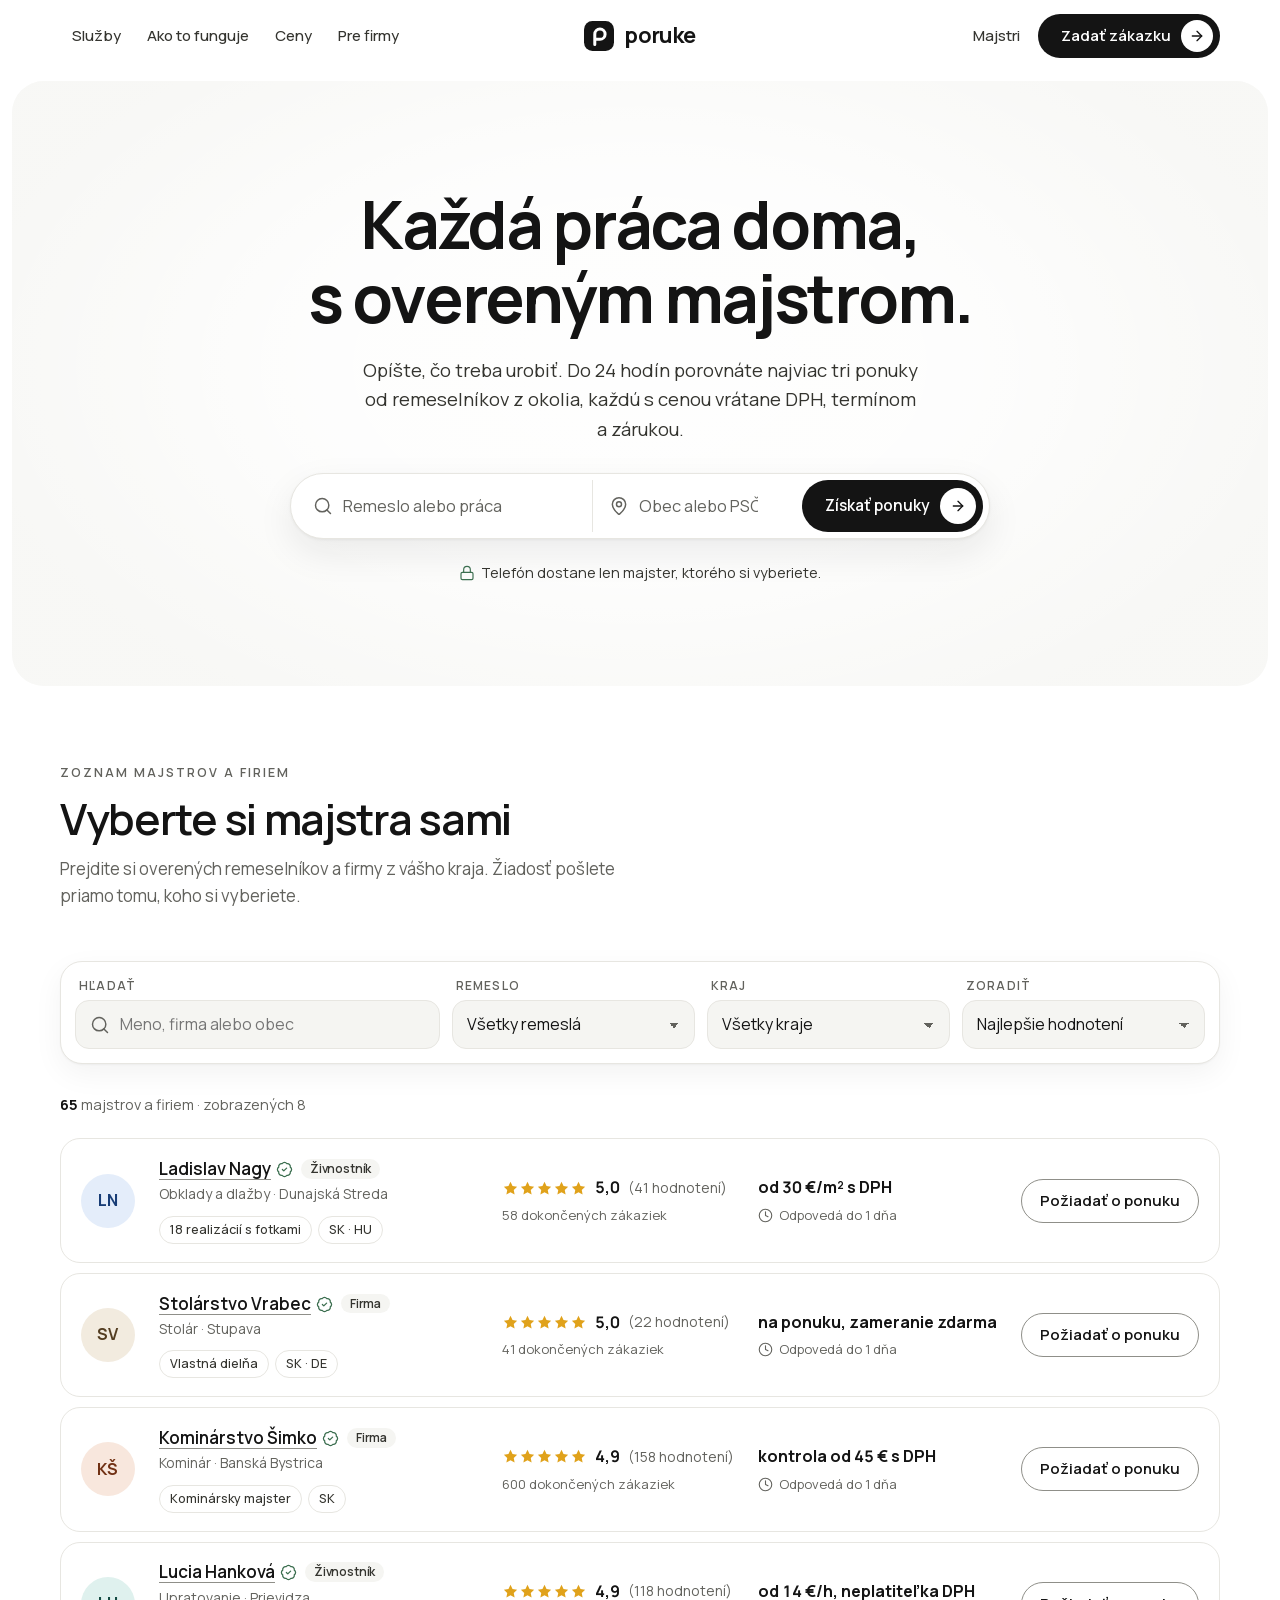
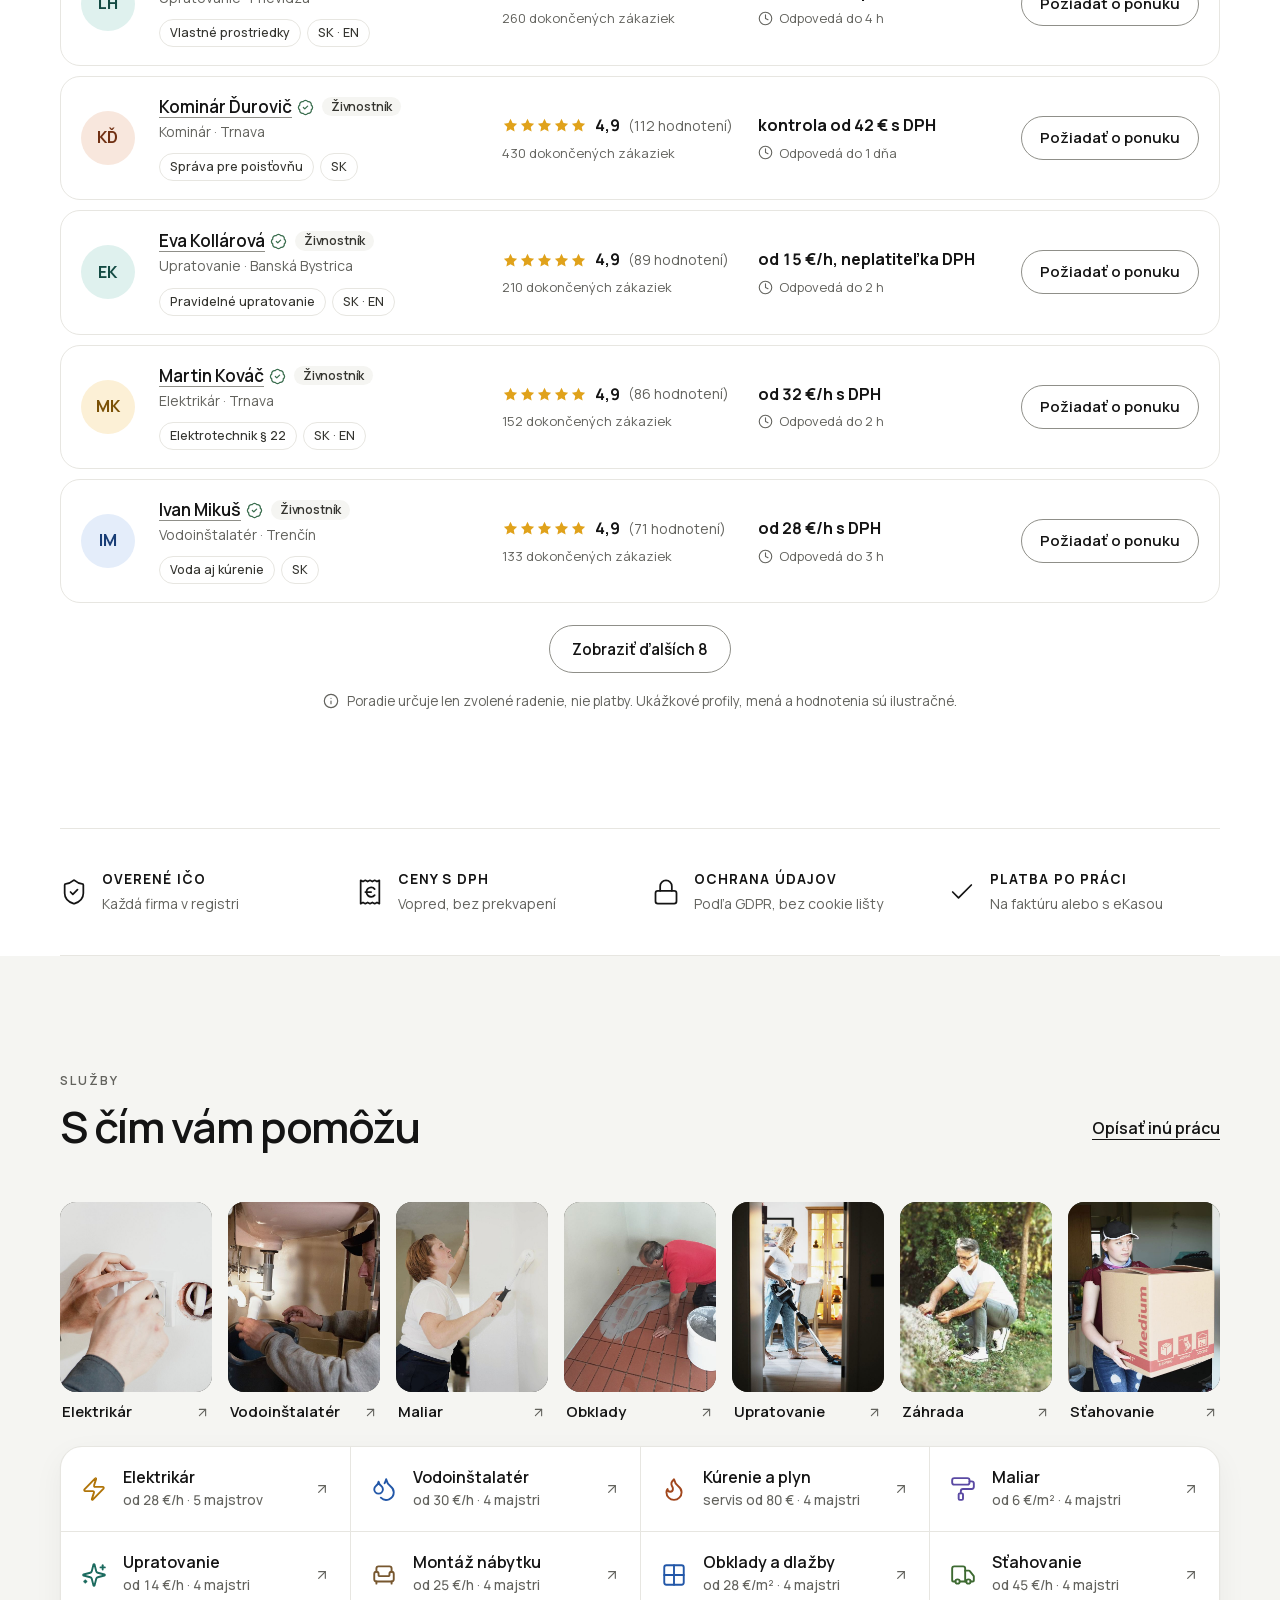
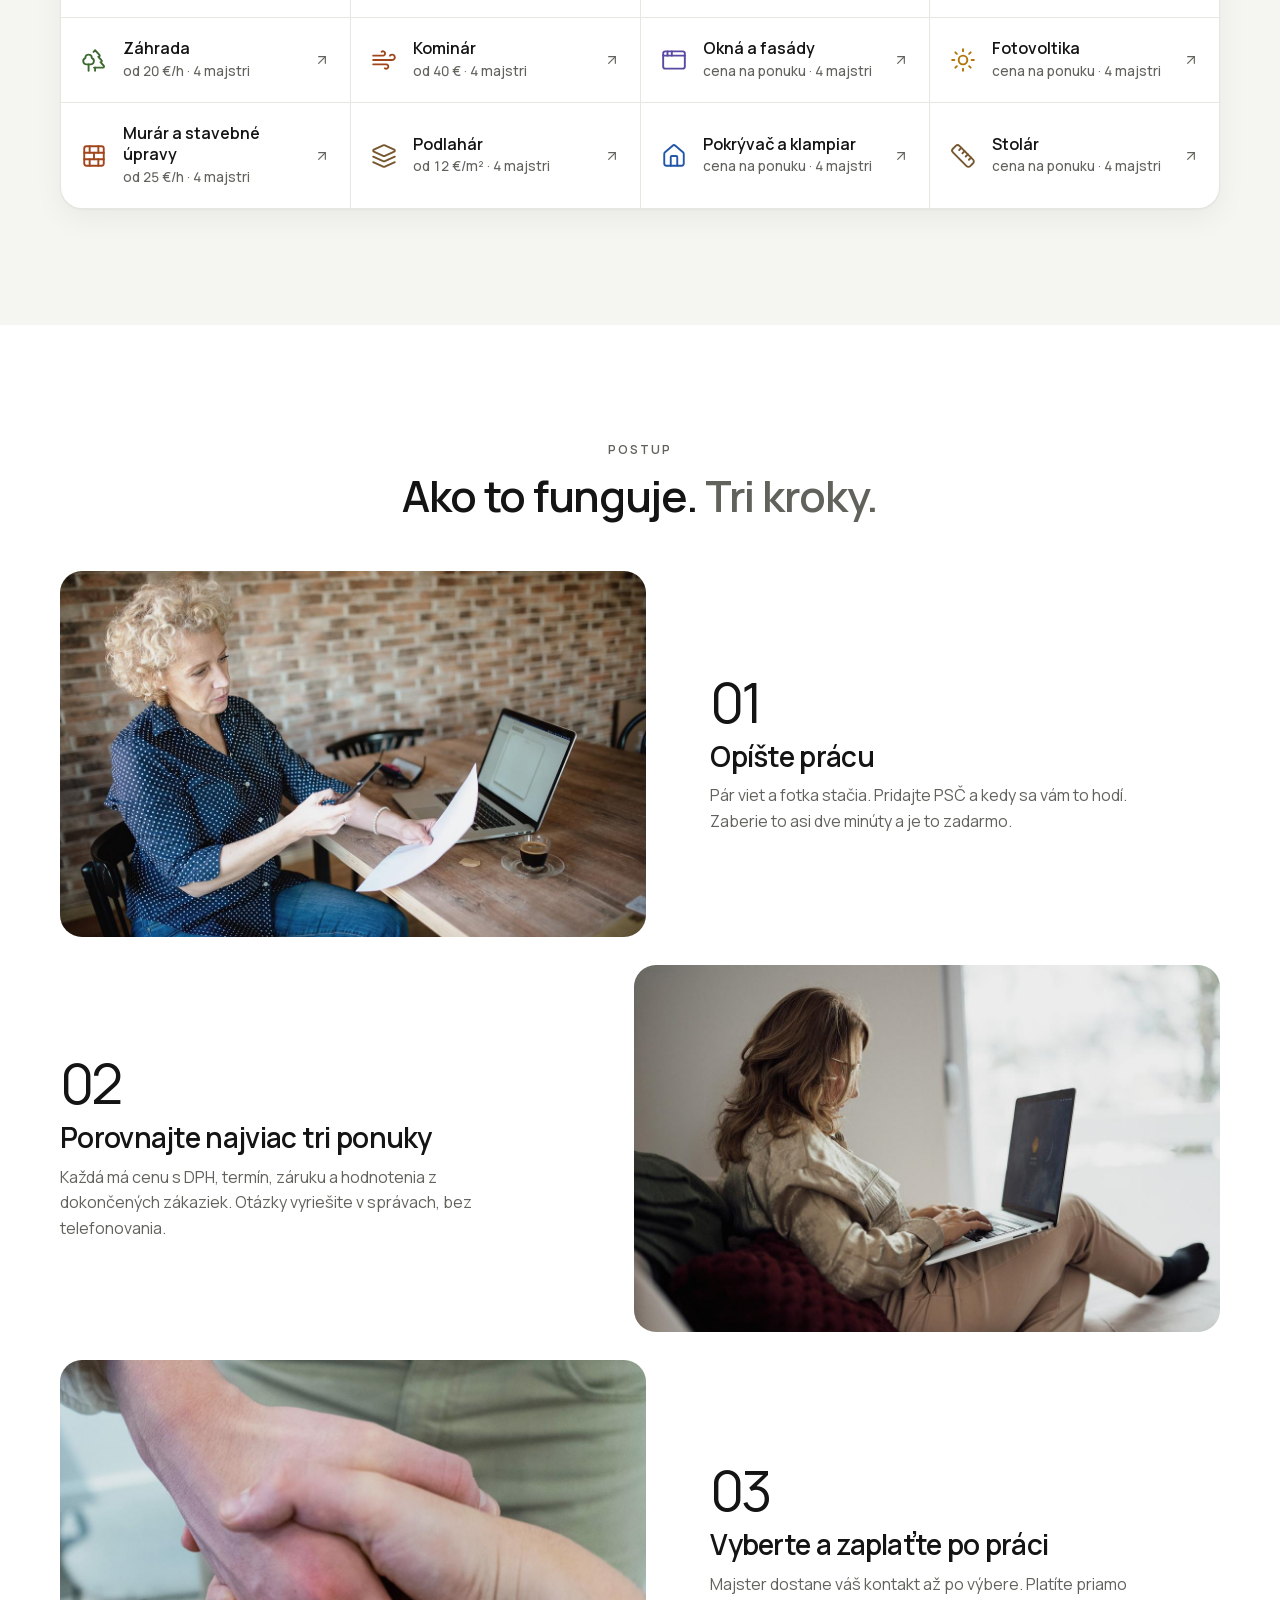
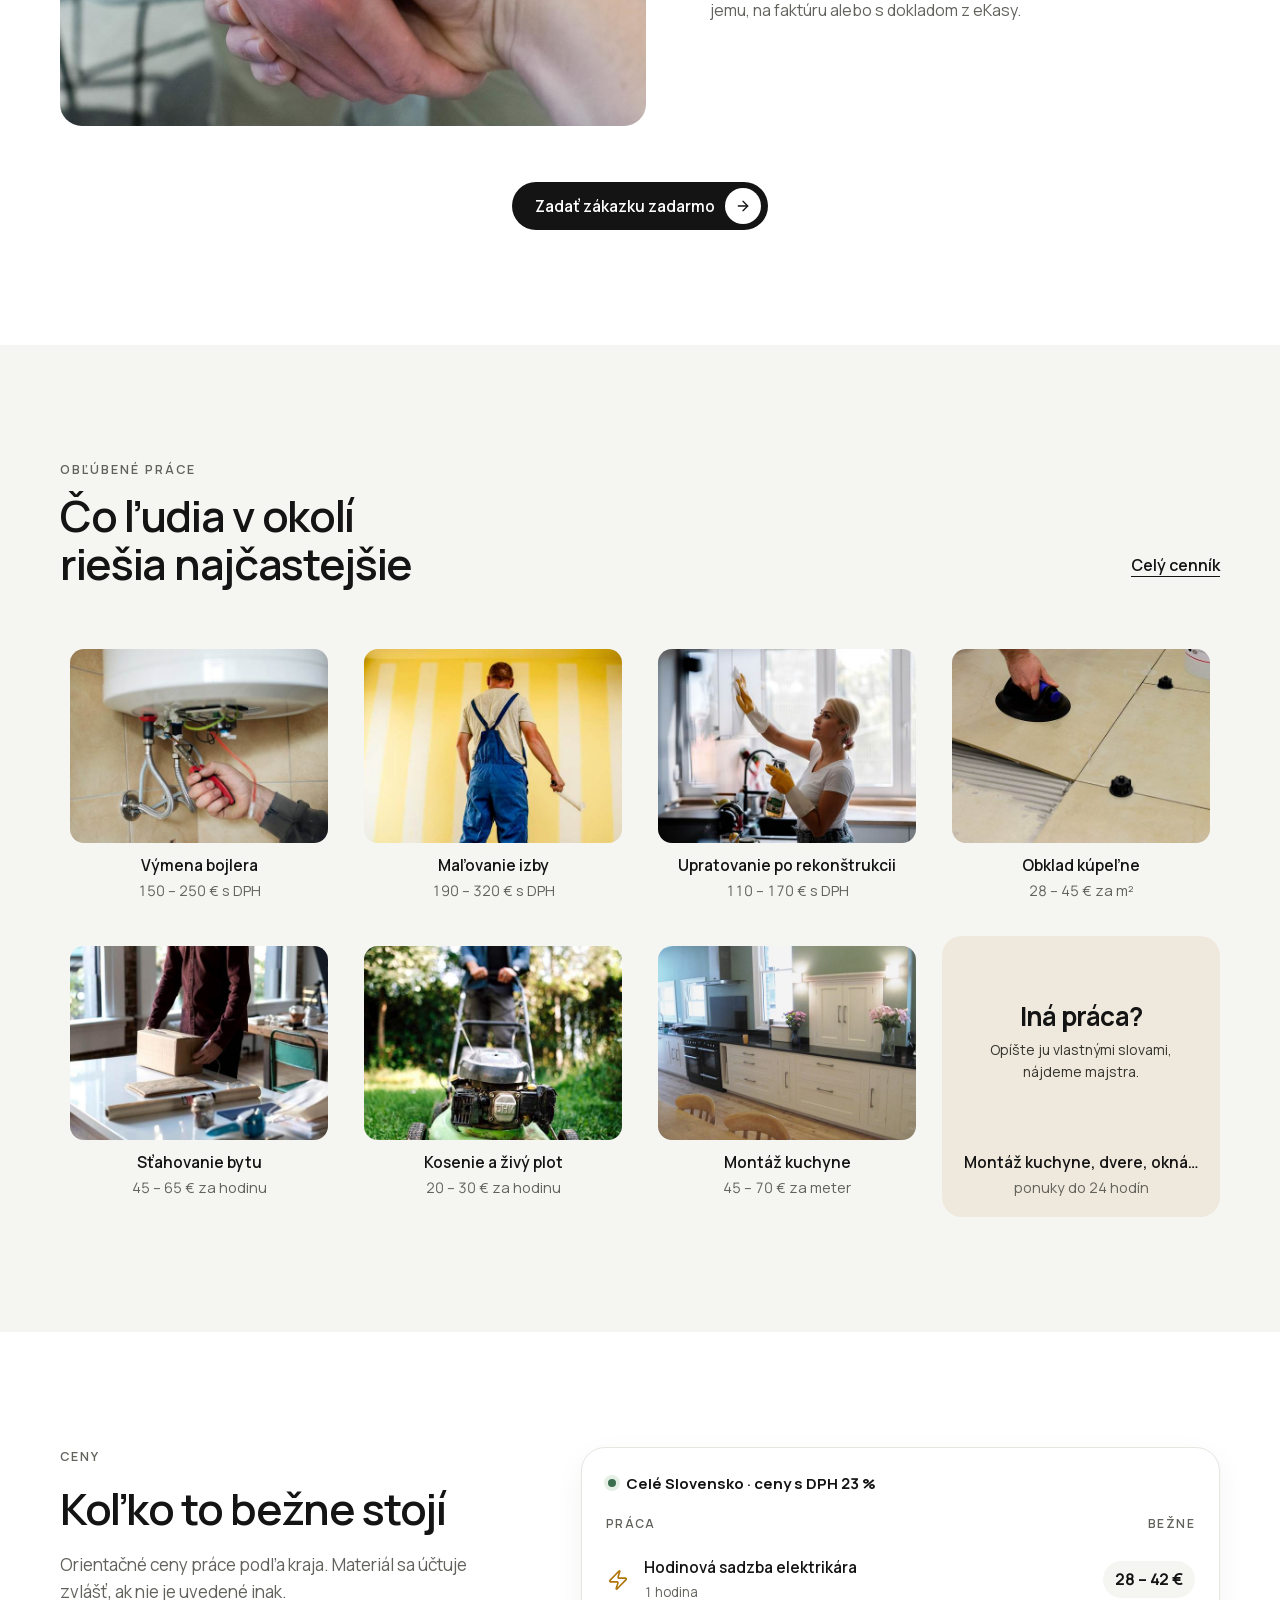
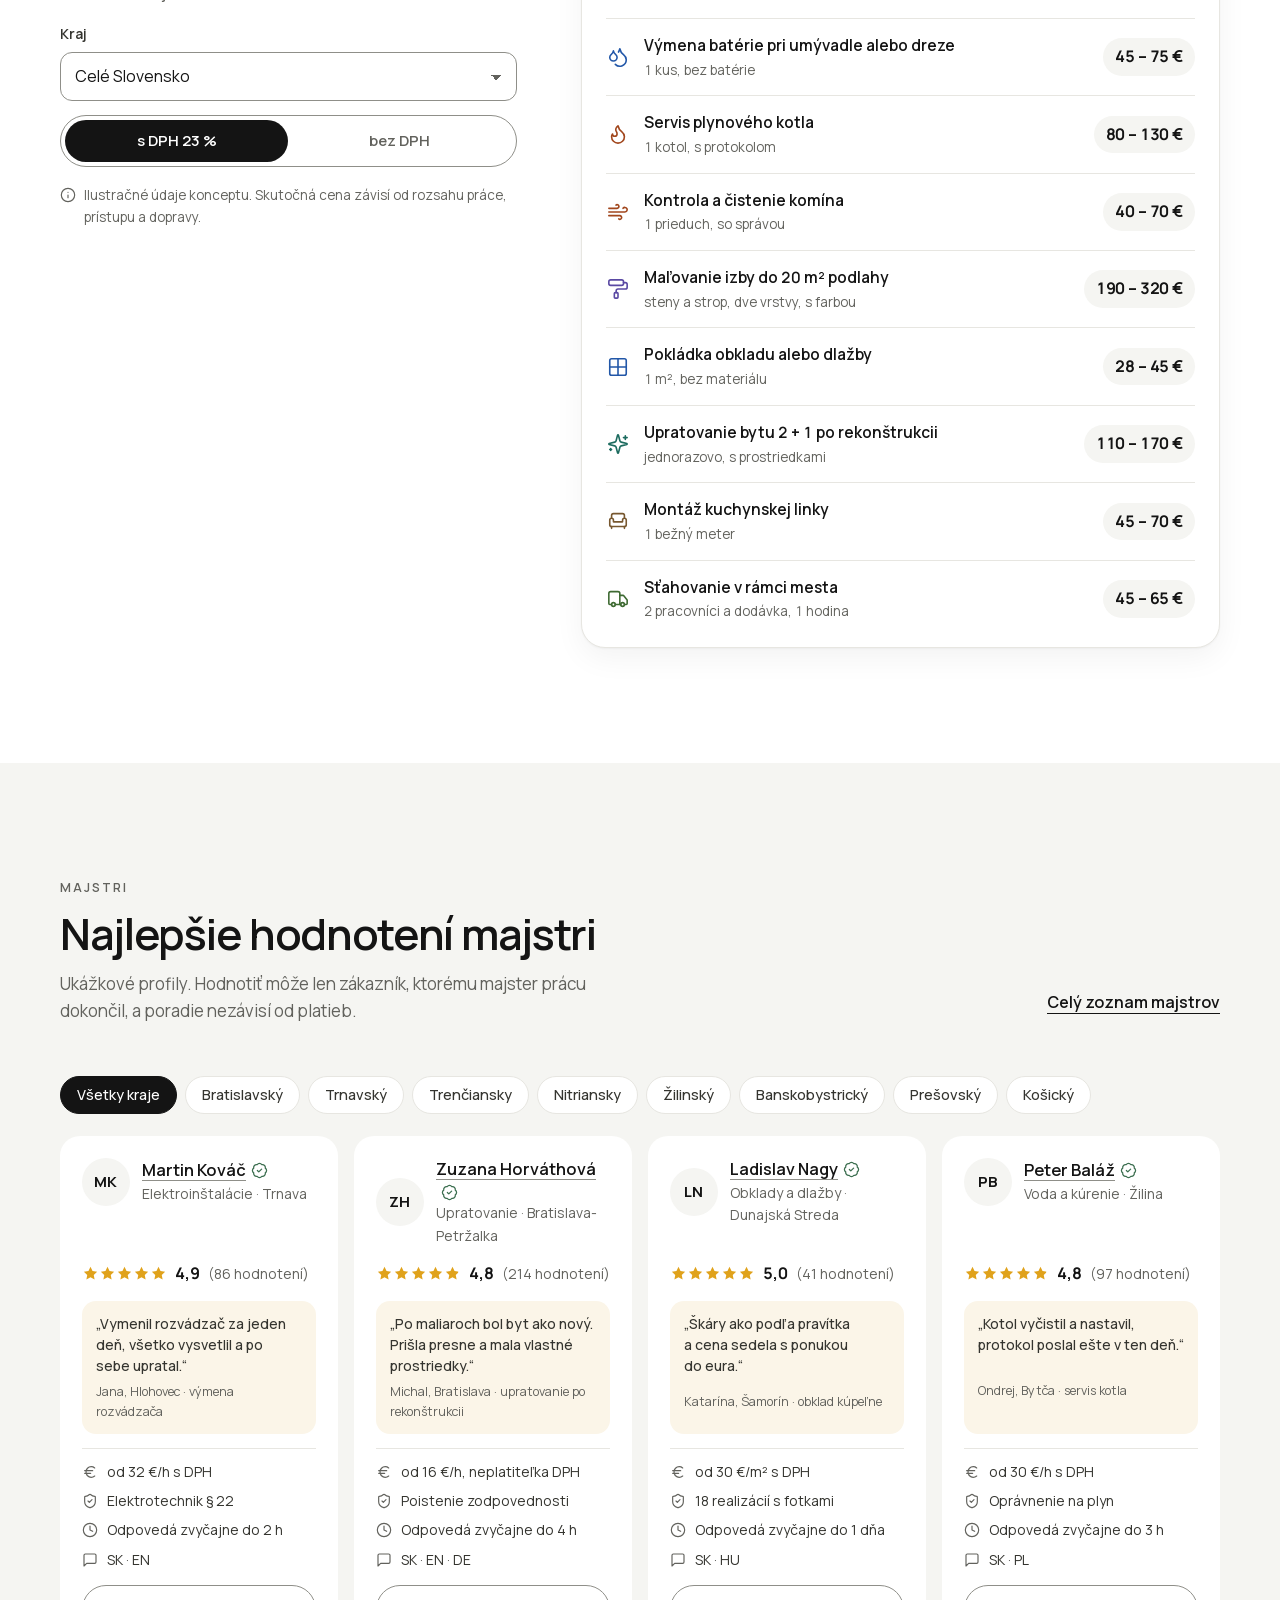
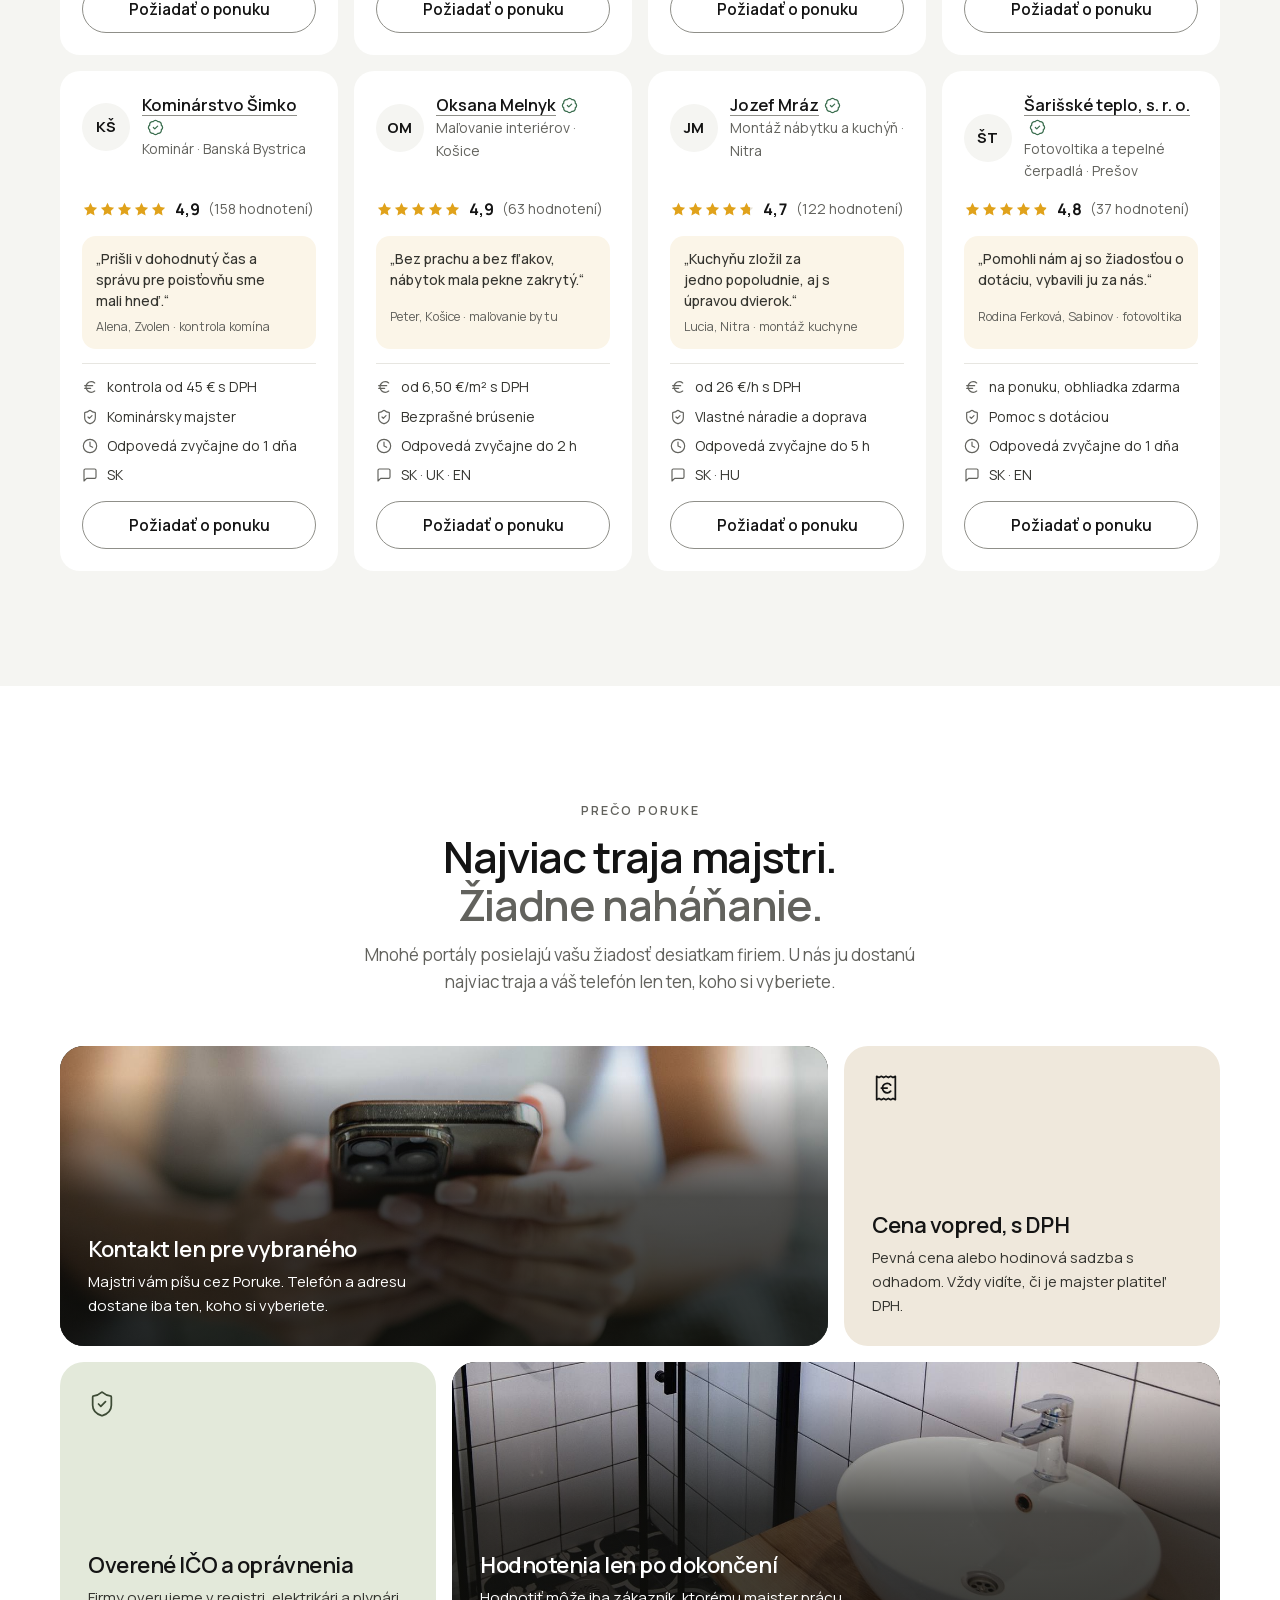
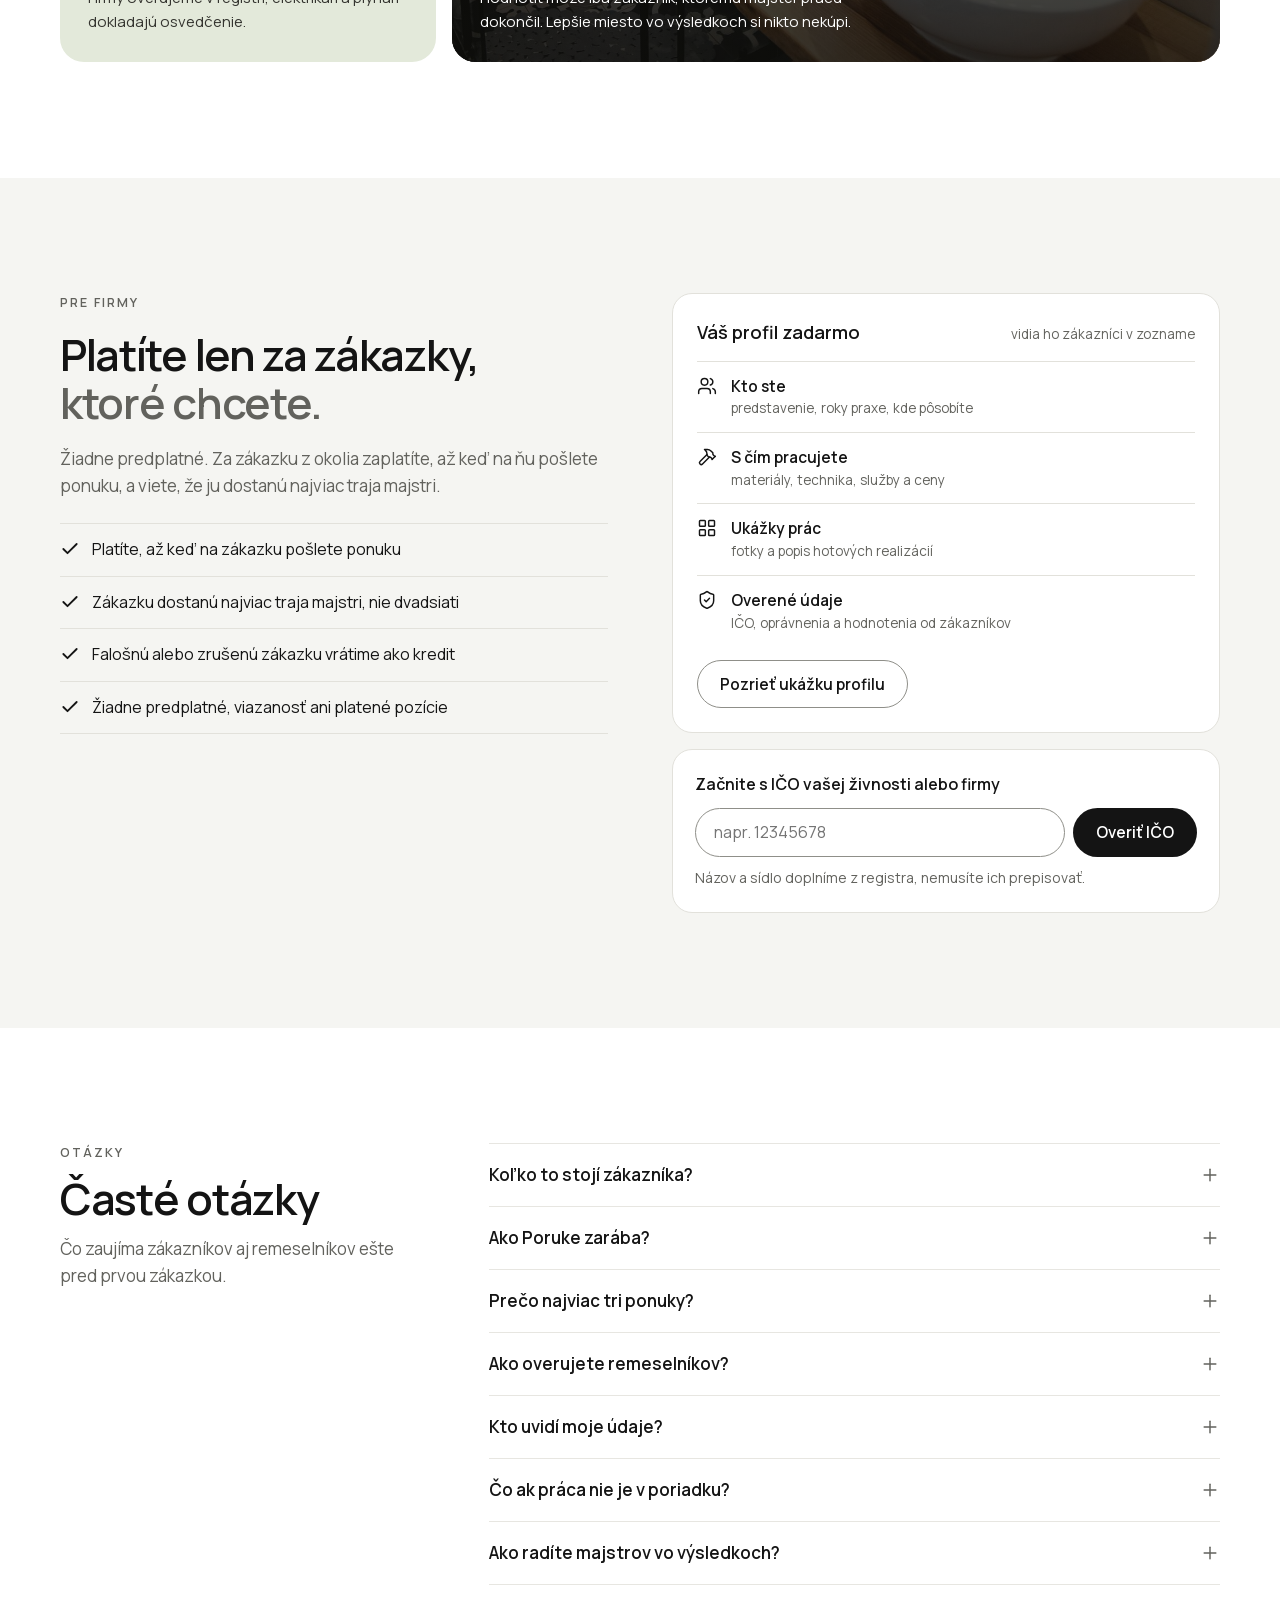
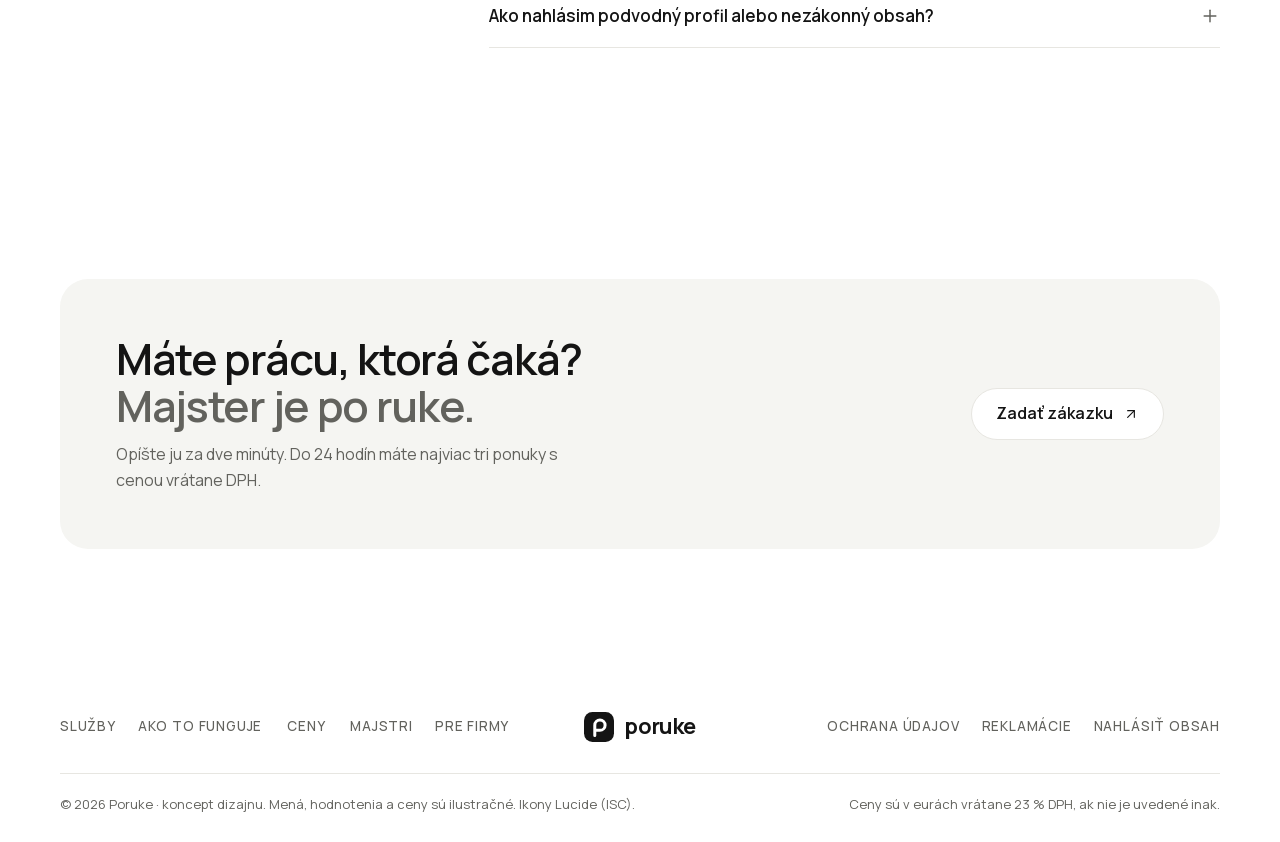
==== src/index.html @ f607414b "Databáza Supabase: majstri, profily a hodnotenia z DB, ukladanie žiadostí a záujmu firiem - Web hovo" ====
<!doctype html>
<html lang="sk">
<head>
<meta charset="utf-8">
<meta name="viewport" content="width=device-width, initial-scale=1, viewport-fit=cover">
<title>Poruke</title>
<meta name="claude:viewport-fit-sides" content="cover">
<meta name="description" content="Overení remeselníci a služby pre domácnosť na Slovensku. Najviac tri ponuky s cenou vrátane DPH, kontakt dostane len majster, ktorého vyberiete.">
<meta name="theme-color" content="#FFFFFF">
<meta name="color-scheme" content="only light">
<script>document.documentElement.classList.add('js')</script>
<link rel="icon" href="data:image/svg+xml,%3Csvg xmlns='http://www.w3.org/2000/svg' viewBox='0 0 32 32'%3E%3Crect width='32' height='32' rx='9' fill='%23141414'/%3E%3Cpath d='M11.5 25V14a5.5 5.5 0 1 1 5.5 5.5h-5.5' fill='none' stroke='%23fff' stroke-width='3.2' stroke-linecap='round' stroke-linejoin='round'/%3E%3C/svg%3E">
<style>
/* Layout: pokojný biely web kombinujúci tri referencie (Flowblox, GAZU, produktový web so slúchadlami).
   Logo v strede hlavičky, nadpis pätkové + bezpätkové písmo, oblúk fotiek prác, mozaika výhod,
   kroky 01–03 striedavo, karty prác na teplej sivej, riadok záruk, jednoduchá pätička. */
:root{
  --bg:#FFFFFF;
  --bg-alt:#F5F5F2;
  --surface:#FFFFFF;
  --ink:#141414;
  --ink-2:#34342F;
  --muted:#62625D;
  --line:#E7E6E1;
  --line-strong:#8F8F89;
  --brand:#141414;
  --brand-hover:#000000;
  --brand-ink:#FFFFFF;
  --brand-soft:#F1F0EC;
  --brand-text:#141414;
  --sand:#EFE8DC;
  --sage:#E3E9DA;
  --sage-ink:#3D4B35;
  --star:#E0A21B;
  --good:#3B6E4F;
  --good-soft:#E6EFE6;
  --danger:#C5221F;
  --focus:#2F6FDB;
  --on-photo:#FFFFFF;
  --photo-shade:rgba(15,15,12,.62);
  --photo-fallback:#46463F;
  --band-bg:#F5F5F2;
  --band-card:#FFFFFF;
  --band-ink:#141414;
  --band-muted:#62625D;
  --band-line:#E2E1DB;
  --band-accent:#141414;
  --band-accent-ink:#FFFFFF;
  --band-edge:transparent;
  --scrim:rgba(20,20,20,.5);
  --shadow-sm:0 1px 2px rgba(20,20,20,.05);
  --shadow:0 1px 3px rgba(20,20,20,.05), 0 14px 36px rgba(20,20,20,.08);
  --shadow-lg:0 2px 6px rgba(20,20,20,.06), 0 24px 60px rgba(20,20,20,.14);
  --shadow-card:0 1px 2px rgba(20,20,20,.04), 0 10px 30px rgba(20,20,20,.05);

  --f:"Manrope", "Segoe UI", system-ui, -apple-system, sans-serif;
  --wrap:1200px;
  --gut:max(20px, env(safe-area-inset-left, 0px));
  --gut-r:max(20px, env(safe-area-inset-right, 0px));
  --header:72px;
  color-scheme:only light;
}

*,*::before,*::after{box-sizing:border-box}
[hidden]{display:none!important}
html{-webkit-text-size-adjust:100%;scroll-behavior:smooth;scroll-padding-top:calc(var(--header) + 16px)}
body{margin:0;background:var(--bg);color:var(--ink);font:400 16px/1.6 var(--f);-webkit-font-smoothing:antialiased}
body::before{content:"";position:fixed;inset:0 0 auto;height:env(safe-area-inset-top,0px);z-index:60;background:var(--bg)}
body:has(dialog[open]){overflow:hidden}
img,svg{max-width:100%}
h1,h2,h3{text-wrap:balance;margin:0}
p{margin:0}
a{color:var(--ink);text-underline-offset:3px}
button,input,select,textarea{font:inherit;color:inherit}
:focus-visible{outline:3px solid var(--focus);outline-offset:2px;border-radius:8px}
.sr{position:absolute!important;width:1px;height:1px;overflow:hidden;clip:rect(0 0 0 0);white-space:nowrap}
.ic{width:20px;height:20px;flex:none;fill:none;stroke:currentColor;stroke-width:1.75;stroke-linecap:round;stroke-linejoin:round}
.ic-s{width:16px;height:16px}

.wrap{max-width:var(--wrap);margin-inline:auto;padding-left:var(--gut);padding-right:var(--gut-r)}
.section{padding-block:clamp(72px, 9vw, 120px)}
.alt{background:var(--bg-alt)}
.kicker{font-size:12.5px;font-weight:600;letter-spacing:.16em;text-transform:uppercase;color:var(--muted)}
.h2{font-weight:600;font-size:clamp(30px, 3.4vw, 44px);line-height:1.1;letter-spacing:-.03em}
.h2 .gray,.cta h2 .gray{color:var(--muted)}
.sec-head{display:flex;flex-wrap:wrap;justify-content:space-between;align-items:flex-end;gap:16px 32px;margin-bottom:clamp(32px, 4vw, 52px)}
.sec-head > div{display:grid;gap:12px;max-width:640px}
.sec-head.center{justify-content:center;text-align:center}
.sec-head.center > div{justify-items:center}
.sub{color:var(--muted);font-size:17px;line-height:1.6;max-width:58ch;text-wrap:pretty}

/* Tlačidlá: tabletky, hlavné s bielym krúžkom a šípkou */
.btn{display:inline-flex;align-items:center;justify-content:center;gap:10px;min-height:48px;padding:0 22px;border-radius:999px;border:1px solid transparent;font-weight:600;font-size:15.5px;line-height:1.2;text-decoration:none;cursor:pointer;white-space:nowrap;transition:background-color .15s, border-color .15s, color .15s, transform .15s}
.btn-primary{background:var(--brand);color:var(--brand-ink)}
@media (hover: hover){ .btn-primary:hover{background:var(--brand-hover)} }
.btn-circ{padding-right:6px}
.circ{width:36px;height:36px;border-radius:50%;display:grid;place-items:center;background:var(--brand-ink);color:var(--brand);flex:none;transition:transform .2s}
.circ .ic{width:16px;height:16px;stroke-width:2}
@media (hover: hover){ .btn-circ:hover .circ{transform:translateX(2px)} }
.btn-white{background:var(--surface);border-color:var(--line);color:var(--ink)}
@media (hover: hover){ .btn-white:hover{border-color:var(--ink)} }
.btn-white .ic{width:16px;height:16px}
.btn-outline{background:var(--surface);border-color:var(--line-strong);color:var(--ink)}
@media (hover: hover){ .btn-outline:hover{border-color:var(--ink)} }
.btn-warn{background:var(--band-accent);color:var(--band-accent-ink)}
@media (hover: hover){ .btn-warn:hover{background:var(--brand-hover)} }
.link{display:inline-flex;align-items:center;gap:6px;min-height:44px;color:var(--ink);font-weight:600;text-decoration:underline;text-underline-offset:5px;text-decoration-thickness:1px;background:none;border:0;padding:0;cursor:pointer}
@media (hover: hover){ .link:hover{text-decoration-thickness:2px} }

/* Hlavička: odkazy vľavo, logo v strede, akcie vpravo */
.top{position:sticky;top:env(safe-area-inset-top,0px);z-index:50;background:color-mix(in srgb, var(--bg) 92%, transparent);-webkit-backdrop-filter:saturate(1.4) blur(12px);backdrop-filter:saturate(1.4) blur(12px);border-bottom:1px solid transparent;transition:border-color .2s}
.top.scrolled{border-bottom-color:var(--line)}
.top .wrap{display:grid;grid-template-columns:1fr auto 1fr;align-items:center;gap:24px;height:var(--header)}
.nav{display:flex;gap:2px}
.nav a{display:inline-flex;align-items:center;min-height:44px;padding:0 12px;border-radius:999px;color:var(--ink-2);text-decoration:none;font-weight:500;font-size:15px}
@media (hover: hover){ .nav a:hover{color:var(--ink);background:var(--bg-alt)} }
.logo{display:inline-flex;align-items:center;gap:10px;color:var(--ink);text-decoration:none;font-weight:700;font-size:22px;letter-spacing:-.035em;min-height:44px;justify-self:center}
.mark{width:30px;height:30px;flex:none}
.mark rect{fill:var(--ink)}
.mark path{fill:none;stroke:var(--bg);stroke-width:3.2;stroke-linecap:round;stroke-linejoin:round}
.top-actions{display:flex;justify-content:flex-end;align-items:center;gap:6px}
.top-actions .btn{min-height:44px;font-size:15px}
.top-actions .btn-circ .circ{width:32px;height:32px}
.top-actions .link{text-decoration:none;font-weight:500;font-size:15px;color:var(--ink-2);padding:0 12px;border-radius:999px}
@media (hover: hover){ .top-actions .link:hover{color:var(--ink);background:var(--bg-alt)} }

/* Hero: fotka interiéru v zaoblenom paneli, biely závoj pod textom */
.hero{padding:8px max(12px, env(safe-area-inset-right, 0px)) 0 max(12px, env(safe-area-inset-left, 0px))}
.hero-panel{position:relative;isolation:isolate;overflow:hidden;max-width:1400px;margin-inline:auto;border-radius:32px;background:var(--bg-alt);padding-block:clamp(64px, 8.5vw, 124px) clamp(72px, 8vw, 116px)}
.hero-bg{position:absolute;inset:0;z-index:-2;width:100%;height:100%;object-fit:cover;object-position:50% 62%}
.hero-panel::after{content:"";position:absolute;inset:0;z-index:-1;pointer-events:none;background:radial-gradient(ellipse 54% 66% at 50% 47%, rgba(255,255,255,.93) 0%, rgba(255,255,255,.84) 48%, rgba(255,255,255,.5) 78%, rgba(255,255,255,.28) 100%)}
.hero .lead{color:var(--ink-2)}
.hero-in{display:grid;justify-items:center;gap:22px;max-width:820px;margin-inline:auto;text-align:center}
.hero h1{display:grid;gap:4px;line-height:1}
.hero h1 .l1{font-weight:700;font-size:clamp(36px, 5.2vw, 66px);letter-spacing:-.035em;line-height:1.06}
.hero h1 .l2{font-weight:700;font-size:clamp(36px, 5.2vw, 66px);letter-spacing:-.035em;line-height:1.06}
.lead{font-size:clamp(17px, 1.45vw, 19px);color:var(--muted);max-width:52ch;text-wrap:pretty}
.search{width:100%;max-width:700px;display:flex;align-items:stretch;gap:6px;background:var(--surface);border:1px solid var(--line);border-radius:999px;box-shadow:var(--shadow);padding:6px;text-align:left;transition:border-color .15s;margin-top:6px}
.search:focus-within{border-color:var(--ink)}
.s-field{flex:1 1 0;display:flex;align-items:center;gap:10px;padding:0 16px;min-width:0;cursor:text;border-radius:999px}
.s-field:first-of-type{flex-grow:1.5}
.s-field + .s-field{border-left:1px solid var(--line);border-radius:0}
.s-field .ic{color:var(--muted)}
.s-field input{border:0;background:transparent;font-size:16.5px;width:100%;min-width:0;height:52px;padding:0}
.s-field input::placeholder{color:var(--muted)}
.s-field input:focus{outline:none}
.s-field:focus-within .ic{color:var(--ink)}
.search .btn{min-height:52px}
.where-hint{min-height:1.4em;font-size:14px;font-weight:600;color:var(--good);text-align:center}
.where-hint:empty{display:none}
.privacy{text-align:center;text-wrap:balance;font-size:14.5px;color:var(--ink-2)}
.privacy .ic{display:inline-block;vertical-align:-3px;margin-right:6px;color:var(--good)}

/* Kategórie pod úvodom: rovný rad rovnakých kariet */
.strip{margin-bottom:clamp(16px, 2vw, 24px)}
#zoznam{padding-top:clamp(48px, 6vw, 80px)}
.strip-track{display:grid;grid-template-columns:repeat(7, minmax(0,1fr));gap:16px;list-style:none;margin:0;padding:0}
.tile{display:grid;gap:10px;width:100%;border:0;padding:0;background:none;color:var(--ink);text-align:left;cursor:pointer;border-radius:16px}
.tile-img{display:block;border-radius:16px;overflow:hidden;background:var(--bg-alt)}
.tile .ph{aspect-ratio:4 / 5;transition:transform .45s cubic-bezier(.2,.7,.2,1)}
.tile-label{display:flex;align-items:center;justify-content:space-between;gap:6px;font-weight:600;font-size:15px;line-height:1.3;padding-inline:2px}
.tile-label .ic{width:15px;height:15px;color:var(--muted);transition:transform .2s, color .2s}
@media (hover: hover){
  .tile:hover .ph{transform:scale(1.045)}
  .tile:hover .tile-label .ic{color:var(--ink);transform:translate(2px, -2px)}
}

/* Tri piliere s deliacimi čiarami */

/* Fotky: každá je v súbore raz, ako pozadie */
.ph{display:block;background:var(--bg-alt) center / cover no-repeat}
html:not(.js) .ph-kotol,.ph-on .ph-kotol{background-image:url(photos/kotol.jpg)}
html:not(.js) .ph-malovanie,.ph-on .ph-malovanie{background-image:url(photos/malovanie.jpg)}
html:not(.js) .ph-upratovanie,.ph-on .ph-upratovanie{background-image:url(photos/upratovanie.jpg)}
html:not(.js) .ph-obklad,.ph-on .ph-obklad{background-image:url(photos/obklad.jpg)}
html:not(.js) .ph-stahovanie,.ph-on .ph-stahovanie{background-image:url(photos/stahovanie.jpg)}
html:not(.js) .ph-zahrada,.ph-on .ph-zahrada{background-image:url(photos/zahrada.jpg)}
html:not(.js) .ph-kuchyna,.ph-on .ph-kuchyna{background-image:url(photos/kuchyna.jpg)}
html:not(.js) .ph-krok-opis,.ph-on .ph-krok-opis{background-image:url(photos/krok-opis.jpg)}
html:not(.js) .ph-krok-ponuky,.ph-on .ph-krok-ponuky{background-image:url(photos/krok-ponuky.jpg)}
html:not(.js) .ph-krok-praca,.ph-on .ph-krok-praca{background-image:url(photos/krok-praca.jpg)}
html:not(.js) .ph-preco-kontakt,.ph-on .ph-preco-kontakt{background-image:url(photos/preco-kontakt.jpg)}
html:not(.js) .ph-preco-hodnotenia,.ph-on .ph-preco-hodnotenia{background-image:url(photos/preco-hodnotenia.jpg)}
html:not(.js) .ph-s-obklad,.ph-on .ph-s-obklad{background-image:url(photos/s-obklad.jpg)}
html:not(.js) .ph-s-malovanie,.ph-on .ph-s-malovanie{background-image:url(photos/s-malovanie.jpg)}
html:not(.js) .ph-s-instalater,.ph-on .ph-s-instalater{background-image:url(photos/s-instalater.jpg)}
html:not(.js) .ph-s-elektro,.ph-on .ph-s-elektro{background-image:url(photos/s-elektro.jpg)}
html:not(.js) .ph-s-upratovanie,.ph-on .ph-s-upratovanie{background-image:url(photos/s-upratovanie.jpg)}
html:not(.js) .ph-s-zahrada,.ph-on .ph-s-zahrada{background-image:url(photos/s-zahrada.jpg)}
html:not(.js) .ph-s-stahovanie,.ph-on .ph-s-stahovanie{background-image:url(photos/s-stahovanie.jpg)}

/* Farebné odtiene remesiel: ikony služieb, riadky cien a avatary v zozname majstrov */
.tc-amber{--tb:#FCF0D6;--ti:#B07408}
.tc-blue{--tb:#E4EDFA;--ti:#2257A8}
.tc-clay{--tb:#F8E7DD;--ti:#A1461C}
.tc-lilac{--tb:#EDE9F8;--ti:#5A49A3}
.tc-teal{--tb:#DFF1EE;--ti:#1C6B5F}
.tc-sage{--tb:#E5EFDF;--ti:#3E6A32}
.tc-sand{--tb:#F2EBDF;--ti:#77572F}
.tic{display:grid;place-items:center;justify-self:start;flex:none;color:var(--ti, var(--ink));transition:transform .2s}
.tic .ic{width:26px;height:26px;stroke-width:1.75}

/* Služby: zoznam (GAZU) */
.dir{display:grid;grid-template-columns:repeat(4, minmax(0,1fr));gap:1px;background:var(--line);border:1px solid var(--line);border-radius:22px;overflow:hidden;list-style:none;margin:0;padding:0;box-shadow:var(--shadow-card)}
.dir-item{width:100%;height:100%;display:grid;grid-template-columns:auto minmax(0,1fr) auto;align-items:center;gap:16px;padding:20px;border:0;background:var(--surface);text-align:left;cursor:pointer;transition:background-color .15s}
@media (hover: hover){
  .dir-item:hover{background:color-mix(in srgb, var(--tb) 34%, var(--surface))}
  .dir-item:hover .tic{transform:scale(1.06)}
}
.dir-item b{display:block;font-weight:600;font-size:16px;line-height:1.3}
.dir-item small{display:block;margin-top:2px;font-size:13.5px;font-weight:500;color:var(--muted);font-variant-numeric:tabular-nums}
.nw{white-space:nowrap}
.dir-item .go{width:16px;height:16px;color:var(--muted);transition:transform .2s, color .2s}
@media (hover: hover){ .dir-item:hover .go{color:var(--ink);transform:translate(2px, -2px)} }

/* Obľúbené práce: produktové karty */
.projects{display:grid;grid-template-columns:repeat(4, minmax(0,1fr));gap:16px;list-style:none;margin:0;padding:0}
.proj{width:100%;height:100%;display:grid;gap:12px;align-content:start;text-align:center;background:var(--bg-alt);border:0;border-radius:20px;padding:10px 10px 18px;cursor:pointer;color:var(--ink);transition:background-color .2s}
.proj-img{position:relative;display:block;border-radius:14px;overflow:hidden}
.proj-img .ph{width:100%;aspect-ratio:4 / 3;transition:transform .45s cubic-bezier(.2,.7,.2,1)}
@media (hover: hover){ .proj:hover .proj-img .ph{transform:scale(1.04)} .proj:hover{background:#EFEFEB} }
.proj-title{display:block;font-weight:600;font-size:15.5px;line-height:1.3;padding-inline:6px}
.proj-price{display:block;font-size:14.5px;color:var(--muted);font-variant-numeric:tabular-nums;margin-top:-8px}
.proj-cta{background:var(--sand)}
.proj-cta .proj-img{aspect-ratio:4 / 3;display:grid;place-items:center;background:transparent}
.cta-in{display:grid;justify-items:center;gap:8px;padding:12px}
.cta-in b{font-weight:700;font-size:26px;letter-spacing:-.03em;line-height:1.1}
.cta-in span{font-size:14px;color:var(--ink-2);max-width:22ch}
@media (hover: hover){ .proj-cta:hover{background:#E8E0D1} }

/* Ako to funguje: 01–03 striedavo */
.zig{list-style:none;margin:0;padding:0;display:grid;gap:clamp(20px, 3vw, 28px)}
.zig li{display:grid;grid-template-columns:minmax(0,1.15fr) minmax(0,1fr);gap:clamp(24px, 5vw, 72px);align-items:center}
.zig li.rev{grid-template-columns:minmax(0,1fr) minmax(0,1.15fr)}
.zig li.rev .zig-img{order:2}
.zig-img{border-radius:22px;overflow:hidden;background:var(--surface)}
.zig-img .ph{aspect-ratio:16 / 10}
.zig-text{display:grid;gap:10px;align-content:center;max-width:440px}
.zig-n{font-weight:400;font-size:56px;letter-spacing:-.05em;line-height:1;color:var(--ink)}
.zig h3{font-weight:600;font-size:clamp(22px, 2.2vw, 28px);line-height:1.2;letter-spacing:-.025em}
.zig p{color:var(--muted)}
.zig-cta{display:flex;justify-content:center;margin-top:clamp(36px, 5vw, 56px)}

/* Prečo Poruke: mozaika (Flowblox) */
.bento{display:grid;grid-template-columns:repeat(3, minmax(0,1fr));grid-auto-rows:minmax(300px, auto);gap:16px}
.b{position:relative;isolation:isolate;overflow:hidden;display:grid;align-content:space-between;gap:16px;padding:28px;border-radius:24px;background:var(--bg-alt)}
.b-2{grid-column:span 2}
.b h3{font-weight:600;font-size:22px;line-height:1.2;letter-spacing:-.02em}
.b p{font-size:15px;color:var(--ink-2);max-width:42ch;margin-top:8px}
.b > .ic{width:28px;height:28px;stroke-width:1.5}
.b-sand{background:var(--sand)}
.b-sage{background:var(--sage)}
.b-sage > .ic{color:var(--sage-ink)}
.b-photo{align-content:end;color:var(--on-photo);background:var(--photo-fallback)}
.tile .ph,.b-photo .ph{background-color:var(--photo-fallback)}
.b-photo .ph{position:absolute;inset:0;z-index:-2}
.b-photo .ph-preco-kontakt{background-position:50% 10%}
.b-photo .ph-preco-hodnotenia{background-position:50% 30%}
.b-photo::after{content:"";position:absolute;inset:10% 0 0;z-index:-1;background:linear-gradient(rgba(15,15,12,0), rgba(15,15,12,.72) 45%, rgba(15,15,12,.82))}
.b-photo p{color:var(--on-photo)}

/* Majstri */
.filter{display:flex;flex-wrap:wrap;gap:8px;margin-bottom:22px}
.chip{display:inline-flex;align-items:center;min-height:38px;padding:0 16px;border-radius:999px;border:1px solid var(--line);background:var(--surface);color:var(--ink-2);font-size:14.5px;font-weight:500;cursor:pointer;white-space:nowrap;flex:none;transition:border-color .15s, background-color .15s, color .15s}
@media (hover: hover){ .chip:hover{border-color:var(--ink);color:var(--ink)} }
.chip[aria-pressed="true"]{background:var(--brand);border-color:var(--brand);color:var(--brand-ink)}
@media (pointer: coarse){ .chip{min-height:44px} }
.pros{display:grid;grid-template-columns:repeat(4, minmax(0,1fr));gap:16px}
.pro{position:relative;display:flex;flex-direction:column;gap:14px;padding:22px;border-radius:20px;background:var(--surface);min-width:0}
.pro-top{display:flex;gap:12px;align-items:center;min-width:0}
.pro-top > div{min-width:0}
.ava{width:48px;height:48px;border-radius:50%;display:grid;place-items:center;background:var(--bg-alt);color:var(--ink);font-weight:700;font-size:15px;letter-spacing:.02em;flex:none}
.pro h3{font-weight:600;font-size:16.5px;line-height:1.25;letter-spacing:-.01em}
.vf{display:inline-block;width:17px;height:17px;margin-left:5px;vertical-align:-3px;color:var(--good)}
.trade{font-size:14px;color:var(--muted)}
.rating{display:flex;flex-wrap:wrap;align-items:center;gap:4px 8px;font-size:14px;color:var(--muted)}
.rating strong{color:var(--ink);font-size:16px;font-weight:700;font-variant-numeric:tabular-nums}
.star{width:15px;height:15px;fill:var(--star);stroke:var(--star)}
/* Päť hviezd ako maska, vyplnené podľa --p (hodnotenie / 5) */
.stars{--p:100%;display:inline-block;flex:none;width:85px;height:17px;background:linear-gradient(90deg, var(--star) var(--p), #E6E0D3 var(--p));-webkit-mask:url("data:image/svg+xml,%3Csvg xmlns='http://www.w3.org/2000/svg' viewBox='0 0 24 24'%3E%3Cpath d='M12 2.6l2.85 5.95 6.55.88-4.8 4.55 1.2 6.5L12 17.33l-5.8 3.15 1.2-6.5-4.8-4.55 6.55-.88z'/%3E%3C/svg%3E") 0 0 / 17px 17px repeat-x;mask:url("data:image/svg+xml,%3Csvg xmlns='http://www.w3.org/2000/svg' viewBox='0 0 24 24'%3E%3Cpath d='M12 2.6l2.85 5.95 6.55.88-4.8 4.55 1.2 6.5L12 17.33l-5.8 3.15 1.2-6.5-4.8-4.55 6.55-.88z'/%3E%3C/svg%3E") 0 0 / 17px 17px repeat-x}
.quote{margin:0;display:grid;gap:6px;padding:12px 14px;border-radius:14px;background:#FBF5E8}
.quote blockquote{margin:0;font-size:14px;line-height:1.5;font-weight:500;color:var(--ink-2);text-wrap:pretty}
.quote figcaption{font-size:12.5px;color:var(--muted)}
.pro-facts{list-style:none;margin:0;padding:12px 0 0;border-top:1px solid var(--line);display:grid;gap:7px;font-size:14px;color:var(--ink-2)}
.pro-facts li{display:flex;gap:9px;align-items:flex-start;min-width:0}
.pro-facts .ic{width:16px;height:16px;margin-top:3px;color:var(--muted)}
.pro .btn{margin-top:auto;width:100%}
@supports (grid-template-rows: subgrid){
  .pro{display:grid;grid-row:span 5;grid-template-rows:subgrid;row-gap:14px;align-content:start}
  .pro-top{align-self:start}
}
.empty{grid-column:1 / -1;display:flex;flex-wrap:wrap;align-items:center;justify-content:space-between;gap:16px 24px;padding:24px;border:1px dashed var(--line-strong);border-radius:20px;color:var(--muted)}
.empty p{max-width:60ch}
.empty-acts{display:flex;flex-wrap:wrap;align-items:center;gap:8px 20px}

/* Zoznam majstrov a firiem: výber priamo */
.dx-bar{display:grid;grid-template-columns:minmax(0,1.5fr) repeat(3, minmax(0,1fr));gap:12px;padding:14px;margin:0 0 18px;border:1px solid var(--line);border-radius:22px;background:var(--surface);box-shadow:var(--shadow-card)}
.dx-f{display:grid;gap:5px;min-width:0}
.dx-f > label{font-size:12px;font-weight:600;letter-spacing:.1em;text-transform:uppercase;color:var(--muted);padding-left:4px}
.dx-in{position:relative}
.dx-in .ic{position:absolute;left:15px;top:50%;transform:translateY(-50%);color:var(--muted);pointer-events:none}
.dx-in .input{padding-left:44px}
.dx-bar .input{border-color:var(--line);border-radius:14px;background-color:var(--bg-alt)}
.dx-bar .input:focus{background-color:var(--surface)}
.dx-meta{display:flex;flex-wrap:wrap;justify-content:space-between;align-items:center;gap:6px 16px;margin:0 0 12px;font-size:14.5px;color:var(--muted);min-height:44px}
.dx-meta b{color:var(--ink);font-weight:700}
.dx-acts{display:flex;flex-wrap:wrap;align-items:center;gap:8px 20px}
#zoznam-title:focus{outline:none}
.dx-list{list-style:none;margin:0;padding:0;display:grid;grid-template-columns:auto minmax(0,1fr) 196px 218px auto;gap:10px 0}
.biz{position:relative;grid-column:1 / -1;display:grid;grid-template-columns:auto minmax(0,1fr) 196px 218px auto;align-items:center;gap:12px 24px;padding:18px 20px;border:1px solid var(--line);border-radius:20px;background:var(--surface);transition:border-color .15s, box-shadow .2s}
@supports (grid-template-columns: subgrid){
  .dx-list{grid-template-columns:auto minmax(0,1fr) auto auto auto}
  .biz{grid-template-columns:subgrid}
}
@media (hover: hover){ .biz:hover{border-color:#D3D1CA;box-shadow:var(--shadow-card)} }
.biz .ava{width:54px;height:54px;font-size:16px;background:var(--tb);color:color-mix(in srgb, var(--ti) 70%, #000)}
.biz-main{min-width:0;display:grid;gap:2px}
.biz h3{font-weight:600;font-size:17px;line-height:1.3;letter-spacing:-.01em}
.biz .kind{display:inline-block;margin-left:8px;padding:2px 9px;border-radius:999px;background:var(--bg-alt);font-size:12px;font-weight:600;color:var(--ink-2);vertical-align:2px;white-space:nowrap}
.biz-tags{list-style:none;margin:8px 0 0;padding:0;display:flex;flex-wrap:wrap;gap:6px}
.biz-tags li{padding:3px 10px;border:1px solid var(--line);border-radius:999px;font-size:12.5px;font-weight:500;color:var(--ink-2);white-space:nowrap}
.biz-rate{display:grid;gap:4px;justify-items:start}
.biz-rate small{font-size:13px;color:var(--muted)}
.biz-side{display:grid;gap:4px;justify-items:start}
.biz-price{font-weight:700;font-size:16px;font-variant-numeric:tabular-nums}
.biz-resp{display:flex;align-items:center;gap:6px;font-size:13px;color:var(--muted)}
.biz-resp .ic{width:15px;height:15px}
.biz .btn{min-height:44px;padding:0 18px;font-size:15px}
/* Meno otvára profil: tlačidlo roztiahnuté cez celú kartu, akčné tlačidlo nad ním */
.pro-name,.biz-name{display:inline-flex;align-items:center;min-height:24px;border:0;padding:0;background:none;font:inherit;color:inherit;text-align:left;cursor:pointer;text-decoration:underline;text-decoration-color:var(--line-strong);text-decoration-thickness:1px;text-underline-offset:4px}
.pro-name::after,.biz-name::after{content:"";position:absolute;inset:0;border-radius:20px}
.pro-name:focus-visible,.biz-name:focus-visible{outline:none}
.pro:has(.pro-name:focus-visible),.biz:has(.biz-name:focus-visible){outline:3px solid var(--focus);outline-offset:2px}
.pro .btn,.biz-btn{position:relative;z-index:1}
.pro{cursor:pointer;transition:box-shadow .2s}
@media (hover: hover){
  .pro:hover{box-shadow:var(--shadow-card)}
  .pro:hover .pro-name,.biz:hover .biz-name{text-decoration-color:var(--ink)}
}
.dx-empty{grid-column:1 / -1;display:flex;flex-wrap:wrap;align-items:center;justify-content:space-between;gap:16px 24px;padding:24px;border:1px dashed var(--line-strong);border-radius:20px;color:var(--muted)}
.dx-empty p{max-width:60ch}
.dx-more{display:flex;justify-content:center;margin-top:22px}
.dx-foot{margin-top:18px;justify-content:center;text-align:center}

/* Ceny */
.prices{display:grid;grid-template-columns:minmax(0,5fr) minmax(0,7fr);gap:clamp(32px, 5vw, 72px);align-items:start}
.prices-intro{display:grid;gap:18px;align-content:start}
.controls{display:grid;gap:14px}
.ctl{display:grid;gap:6px}
.ctl > label{font-size:14px;font-weight:600;color:var(--ink-2)}
.seg{display:grid;grid-template-columns:1fr 1fr;border:1px solid var(--line-strong);border-radius:999px;padding:4px;margin:0;background:var(--surface);min-width:0}
.seg legend{padding:0}
.seg input{position:absolute;opacity:0;pointer-events:none}
.seg label{display:grid;place-items:center;min-height:42px;padding:0 16px;border-radius:999px;font-weight:600;font-size:15px;cursor:pointer;color:var(--muted)}
.seg input:checked + label{background:var(--brand);color:var(--brand-ink)}
.seg input:focus-visible + label{outline:3px solid var(--focus);outline-offset:2px}
.note{font-size:13.5px;color:var(--muted);display:flex;gap:8px;align-items:flex-start}
.note .ic{width:16px;height:16px;margin-top:2px}
.ptable-wrap{background:var(--surface);border:1px solid var(--line);border-radius:24px;box-shadow:var(--shadow-card);padding:6px 24px 10px;overflow-x:auto}
.ptable{width:100%;border-collapse:collapse;font-variant-numeric:tabular-nums}
.ptable caption{text-align:left;padding:18px 0 10px;font-size:15px;font-weight:700;color:var(--ink)}
.ptable caption::before{content:"";display:inline-block;width:8px;height:8px;margin:0 10px 2px 2px;border-radius:50%;background:var(--good);box-shadow:0 0 0 4px var(--good-soft)}
.ptable th,.ptable td{padding:14px 16px;border-bottom:1px solid var(--line);text-align:left;vertical-align:middle}
.ptable th:first-child,.ptable td:first-child{padding-left:0}
.ptable th:last-child,.ptable td:last-child{padding-right:0}
.ptable tr:last-child th,.ptable tr:last-child td{border-bottom:0}
.ptable thead th{font-size:12px;font-weight:600;color:var(--muted);text-transform:uppercase;letter-spacing:.12em;padding-block:8px}
.ptable thead th:last-child{text-align:right}
.ptable tbody th{font-weight:600;font-size:15.5px}
.ptable .pw{display:flex;align-items:center;gap:14px}
.ptable .tic{width:24px}
.ptable .tic .ic{width:22px;height:22px}
.ptable .pn small{display:block;font-weight:400;font-size:13.5px;color:var(--muted);margin-top:2px}
.ptable td{text-align:right;white-space:nowrap}
.ptable td b{display:inline-block;padding:6px 12px;border-radius:999px;background:var(--bg-alt);font-weight:700;font-size:16px;letter-spacing:-.01em;color:var(--ink)}
@media (hover: hover){ .ptable tbody tr:hover td b{background:var(--tb, var(--bg-alt))} }

/* Pre firmy */
.band{background:var(--band-bg);color:var(--band-ink)}
.band .sub{color:var(--band-muted)}
.band-grid{display:grid;grid-template-columns:minmax(0,1fr) minmax(0,1fr);gap:clamp(32px, 5vw, 72px);align-items:start}
.band-copy{display:grid;gap:18px}
.points{list-style:none;margin:6px 0 0;padding:0;display:grid}
.points li{display:flex;gap:12px;align-items:flex-start;padding:13px 0;border-top:1px solid var(--band-line)}
.points li:last-child{border-bottom:1px solid var(--band-line)}
.points .ic{color:var(--band-accent);margin-top:2px;stroke-width:2.2}
.band-side{display:grid;gap:16px}
.leads{background:var(--band-card);border:1px solid var(--band-line);border-radius:20px;padding:24px;display:grid;gap:14px}
.leads-head{display:flex;flex-wrap:wrap;justify-content:space-between;align-items:baseline;gap:4px 16px}
.leads-head h3{display:flex;align-items:center;gap:10px;font-weight:600;font-size:18px}
.draft{font-size:12px;font-weight:600;letter-spacing:.08em;text-transform:uppercase;padding:3px 9px;border-radius:999px;background:var(--sand);color:var(--ink-2)}
.leads-head span{font-size:13.5px;color:var(--band-muted)}
.lead-list{list-style:none;margin:0;padding:0;display:grid}
.lead-list li{display:flex;justify-content:space-between;align-items:center;gap:16px;padding:14px 0;border-top:1px solid var(--band-line)}
.lead-list b{display:block;font-weight:600;font-size:15.5px}
.lead-list small{display:block;font-size:13.5px;color:var(--band-muted)}
.lead-list strong{font-weight:700;font-size:30px;letter-spacing:-.03em;line-height:1;font-variant-numeric:tabular-nums;white-space:nowrap}
.lead-foot{display:flex;gap:8px;align-items:flex-start;font-size:13.5px;color:var(--band-muted);padding-top:12px;border-top:1px solid var(--band-line)}
.lead-foot .ic{margin-top:2px}
.pf-teaser{background:var(--band-card);border:1px solid var(--band-line);border-radius:20px;padding:24px;display:grid;gap:14px}
.pf-teaser-list{list-style:none;margin:0;padding:0;display:grid}
.pf-teaser-list li{display:flex;gap:14px;align-items:flex-start;padding:12px 0;border-top:1px solid var(--band-line)}
.pf-teaser-list .ic{margin-top:2px;color:var(--ink)}
.pf-teaser-list b{display:block;font-weight:600;font-size:15.5px}
.pf-teaser-list small{display:block;font-size:13.5px;color:var(--band-muted)}
.pf-teaser .btn{justify-self:start}
.ico{background:var(--band-card);border:1px solid var(--band-line);border-radius:20px;padding:22px;display:grid;gap:10px}
.ico label{font-weight:600}
.ico-row{display:flex;gap:8px}
.ico-row .input{flex:1;min-width:0;border-radius:999px;padding-inline:18px}
.ico-msg{font-size:14px;color:var(--band-muted);min-height:1.5em}
.ico-msg.ok{color:var(--band-ink)}
.ico-msg.bad{color:var(--danger)}
.ico-more{display:grid;gap:10px;padding-top:4px;border-top:1px solid var(--band-line)}
.ico-note{font-size:13.5px;color:var(--band-muted)}

/* Otázky */
.faq-grid{display:grid;grid-template-columns:minmax(0,4fr) minmax(0,8fr);gap:clamp(32px, 5vw, 72px);align-items:start}
.faq{border-top:1px solid var(--line)}
.faq details{border-bottom:1px solid var(--line)}
.faq summary{list-style:none;display:flex;justify-content:space-between;align-items:center;gap:16px;min-height:62px;padding:14px 0;cursor:pointer;font-weight:600;font-size:17px;line-height:1.35}
.faq summary::-webkit-details-marker{display:none}
.faq summary .ic{color:var(--muted);transition:transform .2s}
.faq details[open] summary .ic{transform:rotate(45deg)}
.faq details p{padding:0 0 20px;color:var(--muted);max-width:66ch}

/* Záruky (GAZU) */
.guar{display:grid;grid-template-columns:repeat(4, minmax(0,1fr));gap:24px;list-style:none;margin:0;padding:clamp(28px, 4vw, 40px) 0;border-block:1px solid var(--line)}
.guar li{display:grid;grid-template-columns:auto minmax(0,1fr);gap:2px 14px;align-items:center}
.guar .ic{grid-row:span 2;width:28px;height:28px;stroke-width:1.5}
.guar b{font-size:13.5px;font-weight:700;letter-spacing:.08em;text-transform:uppercase}
.guar span{font-size:14px;color:var(--muted)}

/* Výzva (slúchadlá) */
.cta{background:var(--bg-alt);border-radius:28px;padding:clamp(28px, 5vw, 56px);display:flex;flex-wrap:wrap;align-items:center;justify-content:space-between;gap:24px 40px}
.cta h2{font-weight:600;font-size:clamp(28px, 3.4vw, 44px);line-height:1.1;letter-spacing:-.03em}
.cta h2 span{display:block}
.cta p{color:var(--muted);margin-top:12px;max-width:50ch}
.cta .btn{min-height:52px;padding:0 24px;font-size:16px}

/* Pätička */
.foot{padding-block:40px 28px;font-size:14px}
.foot-row{display:grid;grid-template-columns:1fr auto 1fr;align-items:center;gap:20px}
.foot ul{list-style:none;margin:0;padding:0;display:flex;flex-wrap:wrap;gap:0 22px}
.foot .foot-r ul{justify-content:flex-end}
.foot li a,.foot li button{display:inline-flex;align-items:center;justify-content:center;min-height:36px;min-width:44px;color:var(--muted);text-decoration:none;background:none;border:0;padding:0;cursor:pointer;font-size:13.5px;text-transform:uppercase;letter-spacing:.06em;font-weight:500}
@media (hover: hover){ .foot li a:hover,.foot li button:hover{color:var(--ink)} }
@media (pointer: coarse){ .foot li a,.foot li button{min-height:44px} }
.foot-bottom{display:flex;flex-wrap:wrap;justify-content:space-between;gap:8px 24px;margin-top:24px;padding-top:20px;border-top:1px solid var(--line);color:var(--muted);font-size:13px}
.foot-bottom a{color:inherit}

/* Spodná lišta (mobil) */
.tabbar{display:none}

/* Formuláre */
.input{width:100%;min-height:48px;padding:11px 14px;border:1px solid var(--line-strong);border-radius:12px;background:var(--surface);color:var(--ink);font-size:16px}
.input:focus{outline:none;border-color:var(--ink);box-shadow:0 0 0 3px color-mix(in srgb, var(--ink) 12%, transparent)}
select.input{appearance:none;-webkit-appearance:none;background-image:linear-gradient(45deg, transparent 50%, var(--muted) 50%), linear-gradient(135deg, var(--muted) 50%, transparent 50%);background-position:calc(100% - 20px) 52%, calc(100% - 15px) 52%;background-size:5px 5px;background-repeat:no-repeat;padding-right:40px}
textarea.input{min-height:120px;resize:vertical;line-height:1.5}
.input[aria-invalid="true"]{border-color:var(--danger)}

/* Dialóg */
dialog{border:0;padding:0;border-radius:24px;background:var(--surface);color:var(--ink);width:min(600px, calc(100% - 32px));max-height:calc(100% - 48px);box-shadow:var(--shadow-lg)}
dialog[open]{display:flex;flex-direction:column}
dialog::backdrop{background:var(--scrim)}
.dlg-form{display:flex;flex-direction:column;min-height:0;flex:1}
.dlg-head{display:flex;align-items:flex-start;justify-content:space-between;gap:16px;padding:24px 24px 0}
.dlg-head h2{font-weight:600;font-size:24px;letter-spacing:-.025em;margin-top:2px}
.steplabel{font-size:12.5px;font-weight:600;letter-spacing:.12em;text-transform:uppercase;color:var(--muted);font-variant-numeric:tabular-nums}
.x{width:44px;height:44px;margin:-8px -10px 0 0;border-radius:50%;border:0;background:none;display:grid;place-items:center;cursor:pointer;color:var(--ink)}
@media (hover: hover){ .x:hover{background:var(--bg-alt)} }
.progress{height:4px;background:var(--bg-alt);margin:16px 24px 0;border-radius:4px;overflow:hidden}
.progress span{display:block;height:100%;width:33.4%;background:var(--ink);border-radius:4px;transition:width .3s}
.dlg-body{padding:20px 24px 24px;overflow-y:auto;min-height:0;flex:1}
.step{display:grid;gap:18px;border:0;margin:0;padding:0;min-width:0}
.f{display:grid;gap:6px}
.f > label,.f > legend{font-weight:600;font-size:15px;padding:0}
.f .hint{font-size:13.5px;color:var(--muted)}
.err{font-size:13.5px;color:var(--danger);font-weight:500}
.opts{display:grid;gap:8px;border:0;padding:0;margin:0;min-width:0}
.f > label.opt,.opt{display:flex;align-items:center;gap:12px;min-height:50px;padding:10px 16px;border:1px solid var(--line-strong);border-radius:14px;cursor:pointer;font-weight:500}
.opt:has(input:checked){border-color:var(--ink);background:var(--brand-soft)}
.opt input{width:18px;height:18px;accent-color:var(--ink);margin:0;flex:none}
.check{display:flex;gap:12px;align-items:flex-start;font-size:14.5px;cursor:pointer;line-height:1.45}
.check input{width:20px;height:20px;margin:1px 0 0;accent-color:var(--ink);flex:none}
.pro-note{display:flex;gap:10px;align-items:center;padding:12px 16px;border-radius:14px;background:var(--sage);color:var(--sage-ink);font-size:14.5px;font-weight:600}
.done{display:grid;gap:16px}
.okmark{width:52px;height:52px;border-radius:50%;display:grid;place-items:center;background:var(--good-soft);color:var(--good)}
.okmark .ic{width:24px;height:24px;stroke-width:2.4}
.done h3{font-weight:600;font-size:22px;letter-spacing:-.02em}
.done p{color:var(--muted)}
.summary{display:grid;grid-template-columns:auto minmax(0,1fr);gap:8px 16px;margin:0;padding:16px;border-radius:14px;background:var(--bg-alt);font-size:14.5px}
.summary dt{color:var(--muted)}
.summary dd{margin:0;overflow-wrap:anywhere}
.dlg-foot{display:flex;justify-content:space-between;gap:12px;padding:16px 24px;border-top:1px solid var(--line);background:var(--surface)}
.dlg-foot .spacer{flex:1}

/* Profil majstra alebo firmy */
.biz{cursor:pointer}
dialog.pf{width:min(880px, calc(100% - 32px))}
.pf-scroll{flex:1;min-height:0;overflow-y:auto;overscroll-behavior:contain}
.pf-x{position:absolute;top:14px;right:14px;z-index:2;margin:0!important;background:color-mix(in srgb, var(--surface) 80%, transparent)!important;backdrop-filter:blur(6px)}
.pf-head{position:relative;padding:28px 28px 22px;background:linear-gradient(180deg, var(--tb) 0%, color-mix(in srgb, var(--tb) 35%, var(--surface)) 100%)}
.pf-id{display:flex;gap:20px;align-items:center;min-width:0;padding-right:44px}
.pf-id > div{min-width:0}
.pf-ava{width:88px;height:88px;font-size:28px;background:var(--surface);color:color-mix(in srgb, var(--ti) 70%, #000);box-shadow:0 0 0 4px color-mix(in srgb, var(--surface) 55%, transparent)}
.pf-kind{font-size:12.5px;font-weight:700;letter-spacing:.1em;text-transform:uppercase;color:color-mix(in srgb, var(--ti) 70%, #000)}
.pf-id h2{font-weight:700;font-size:clamp(24px, 3vw, 32px);letter-spacing:-.025em;line-height:1.15;margin:4px 0 2px}
.pf-id h2 .vf{width:22px;height:22px;vertical-align:-2px}
.pf-loc{font-size:15px;color:var(--ink-2)}
.pf-id .rating{margin-top:8px}
.pf-acts{display:flex;flex-wrap:wrap;align-items:center;gap:6px 16px;margin-top:14px}
.pf-acts .link{min-height:36px;font-size:14px}
.pf-acts .link .ic{width:16px;height:16px}
.pf-copied{font-size:13.5px;font-weight:600;color:var(--good)}
.pf-body{padding:22px 28px 28px;display:grid;gap:30px;align-content:start}
.pf-facts{display:grid;grid-template-columns:repeat(4, minmax(0,1fr));gap:10px}
.pf-facts > div{padding:14px;border-radius:14px;background:var(--bg-alt);display:grid;gap:2px;align-content:start}
.pf-facts b{font-size:20px;font-weight:700;letter-spacing:-.02em;line-height:1.2}
.pf-facts span{font-size:13px;color:var(--muted)}
.pf-sec{display:grid;gap:12px;min-width:0}
.pf-sec > h3{font-size:18px;font-weight:600;letter-spacing:-.01em}
.pf-sec > p{color:var(--ink-2);max-width:68ch;text-wrap:pretty}
.pf-chips{list-style:none;margin:0;padding:0;display:flex;flex-wrap:wrap;gap:8px}
.pf-chips li{display:flex;align-items:center;gap:7px;padding:7px 12px;border:1px solid var(--line);border-radius:999px;background:var(--surface);font-size:14px;font-weight:500}
.pf-chips .ic{width:15px;height:15px;color:var(--ti)}
.pf-chips .hl{border-color:transparent;background:var(--tb)}
.pf-gal{display:grid;grid-template-columns:1fr 1fr;gap:10px}
.pf-gal figure{margin:0;display:grid;gap:6px}
.pf-gal .ph{aspect-ratio:3 / 2;border-radius:14px}
.pf-gal figcaption{font-size:13px;color:var(--muted)}
/* Fotky z realizácií: obsah profilu vzniká až pri otvorení, takže sa sťahujú až vtedy */
.pf .ph-pf-kovac-1{background-image:url(photos/pf-kovac-1.jpg)}
.pf .ph-pf-kovac-2{background-image:url(photos/pf-kovac-2.jpg)}
.pf .ph-pf-horvathova-1{background-image:url(photos/pf-horvathova-1.jpg)}
.pf .ph-pf-horvathova-2{background-image:url(photos/pf-horvathova-2.jpg)}
.pf .ph-pf-simko-1{background-image:url(photos/pf-simko-1.jpg)}
.pf .ph-pf-simko-2{background-image:url(photos/pf-simko-2.jpg)}
.pf .ph-pf-melnyk-1{background-image:url(photos/pf-melnyk-1.jpg)}
.pf .ph-pf-melnyk-2{background-image:url(photos/pf-melnyk-2.jpg)}
.pf .ph-pf-mraz-1{background-image:url(photos/pf-mraz-1.jpg)}
.pf .ph-pf-mraz-2{background-image:url(photos/pf-mraz-2.jpg)}
.pf .ph-pf-sarisske-1{background-image:url(photos/pf-sarisske-1.jpg)}
.pf .ph-pf-sarisske-2{background-image:url(photos/pf-sarisske-2.jpg)}
.pf .ph-pf-nagy-1{background-image:url(photos/pf-nagy-1.jpg)}
.pf .ph-pf-nagy-2{background-image:url(photos/pf-nagy-2.jpg)}
.pf .ph-pf-balaz-1{background-image:url(photos/pf-balaz-1.jpg)}
.pf .ph-pf-balaz-2{background-image:url(photos/pf-balaz-2.jpg)}
.pf-two{display:grid;grid-template-columns:minmax(0,1fr) minmax(0,1fr);gap:30px}
.pf-verif{list-style:none;margin:0;padding:0;display:grid;gap:9px}
.pf-verif li{display:flex;gap:10px;align-items:flex-start;font-size:14.5px;line-height:1.45}
.pf-verif .ic{width:18px;height:18px;margin-top:1px;color:var(--good)}
.pf-svc{list-style:none;margin:0;padding:0}
.pf-svc li{display:flex;justify-content:space-between;align-items:baseline;gap:16px;padding:10px 0;border-top:1px solid var(--line);font-size:14.5px}
.pf-svc li:last-child{border-bottom:1px solid var(--line)}
.pf-svc b{font-weight:700;white-space:nowrap;font-variant-numeric:tabular-nums}
.pf-proj{list-style:none;margin:0;padding:0;display:grid;grid-template-columns:1fr 1fr;gap:10px}
.pf-proj li{display:flex;gap:12px;align-items:flex-start;padding:14px 16px;border:1px solid var(--line);border-radius:14px}
.pf-proj .ic{width:20px;height:20px;margin-top:2px;color:var(--ti)}
.pf-proj b{display:block;font-weight:600;font-size:15px;line-height:1.35}
.pf-proj small{display:block;margin-top:3px;font-size:13px;color:var(--muted);font-variant-numeric:tabular-nums}
.pf-rev-sum{display:grid;grid-template-columns:auto minmax(0,1fr);gap:24px;align-items:center}
.pf-score{display:grid;justify-items:start;gap:6px}
.pf-score b{font-size:44px;font-weight:700;letter-spacing:-.03em;line-height:1}
.pf-score small{font-size:13px;color:var(--muted)}
.pf-bars{list-style:none;margin:0;padding:0;display:grid;gap:5px;max-width:360px}
.pf-bars li{display:grid;grid-template-columns:30px minmax(0,1fr) 34px;gap:10px;align-items:center;font-size:13px;color:var(--muted);font-variant-numeric:tabular-nums}
.pf-bars i{display:block;height:7px;border-radius:7px;background:var(--line);overflow:hidden}
.pf-bars i::before{content:"";display:block;height:100%;width:var(--w);border-radius:7px;background:var(--star)}
.pf-revs{list-style:none;margin:0;padding:0;display:grid;grid-template-columns:repeat(3, minmax(0,1fr));gap:10px}
.pf-revs li{display:grid;gap:8px;align-content:start;padding:14px;border-radius:14px;background:#FBF5E8}
.pf-revs .stars{width:70px;height:14px;-webkit-mask-size:14px 14px;mask-size:14px 14px}
.pf-revs blockquote{margin:0;font-size:14px;line-height:1.5;font-weight:500;color:var(--ink-2)}
.pf-revs small{font-size:12.5px;color:var(--muted)}
.pf-how{list-style:none;margin:0;padding:0;display:grid;grid-template-columns:repeat(3, minmax(0,1fr));gap:10px}
.pf-how li{display:grid;gap:4px;padding:14px;border-radius:14px;background:var(--bg-alt);font-size:14px;color:var(--ink-2)}
.pf-how b{font-size:15px;color:var(--ink)}
.pf-note{font-size:13px;color:var(--muted)}
.pf-foot{flex:none;display:flex;align-items:center;justify-content:space-between;gap:12px 20px;padding:14px 28px;border-top:1px solid var(--line);background:var(--surface)}
.pf-foot b{display:block;font-weight:700;font-size:16px}
.pf-foot small{font-size:13px;color:var(--muted)}

/* Tablet */
@media (max-width: 1080px){
  .pros{grid-template-columns:repeat(2, minmax(0,1fr))}
  .dir{grid-template-columns:repeat(4, minmax(0,1fr))}
  .dir-item{padding:18px 16px}
}
@media (max-width: 1080px){
  .dx-list{grid-template-columns:minmax(0,1fr)}
  .biz{grid-template-columns:auto minmax(0,1fr) 214px;gap:12px 20px}
  .biz-side{grid-column:2;display:flex;flex-wrap:wrap;align-items:center;gap:4px 18px}
  .biz-btn{grid-column:3;justify-self:stretch}
}
@media (max-width: 980px){
  .dx-bar{grid-template-columns:repeat(3, minmax(0,1fr))}
  .dx-bar .dx-q{grid-column:1 / -1}
  .prices,.band-grid,.faq-grid{grid-template-columns:minmax(0,1fr)}
  .bento{grid-template-columns:repeat(2, minmax(0,1fr))}
  .bento .b-2{grid-column:span 2}
}
@media (max-width: 919px){
  .dir-item{grid-template-columns:auto minmax(0,1fr);gap:12px}
  .dir-item .go{display:none}
  .dir-item small .nw{display:block}
  .dir-item small .dot{display:none}
  .top .wrap{display:flex;justify-content:space-between}
  .nav,.top-actions .link{display:none}
  .logo{justify-self:auto}
  body{padding-bottom:calc(68px + env(safe-area-inset-bottom, 0px))}
  .tabbar{display:grid;grid-auto-flow:column;grid-auto-columns:minmax(0,1fr);position:fixed;left:0;right:0;bottom:0;z-index:55;background:color-mix(in srgb, var(--surface) 94%, transparent);-webkit-backdrop-filter:blur(14px);backdrop-filter:blur(14px);border-top:1px solid var(--line);padding:6px max(8px, env(safe-area-inset-right, 0px)) calc(6px + env(safe-area-inset-bottom, 0px)) max(8px, env(safe-area-inset-left, 0px))}
  .tabbar a,.tabbar button{display:grid;justify-items:center;align-content:center;gap:3px;min-height:54px;border:0;background:none;color:var(--muted);text-decoration:none;font-size:11.5px;font-weight:600;cursor:pointer;border-radius:10px;padding:0}
  .tabbar a[aria-current="true"]{color:var(--ink)}
  .tabbar .ic{width:22px;height:22px}
  .tabbar a .ic{margin-block:5px}
  .tabbar .tb-main{color:var(--ink)}
  .tabbar .tb-main .plus{width:44px;height:32px;border-radius:999px;display:grid;place-items:center;background:var(--ink);color:var(--brand-ink)}
  .tabbar .tb-main .plus .ic{width:20px;height:20px;stroke-width:2.4}
  .projects{grid-template-columns:repeat(2, minmax(0,1fr))}
  .guar{grid-template-columns:repeat(2, minmax(0,1fr))}
  .foot-row{grid-template-columns:minmax(0,1fr);justify-items:center;text-align:center}
  .foot ul,.foot .foot-r ul{justify-content:center}
  .foot-bottom{justify-content:center;text-align:center}
  .top-actions .btn-primary{background:var(--surface);color:var(--ink);border-color:var(--line-strong)}
  .top-actions .btn-primary .circ{background:var(--ink);color:var(--surface)}
  .foot .logo{order:-1}
}
@media (max-width: 860px){
  .strip-track{grid-template-columns:none;grid-auto-flow:column;grid-auto-columns:136px;gap:12px;overflow-x:auto;scroll-snap-type:x mandatory;scrollbar-width:none;margin-inline:calc(-1 * var(--gut)) calc(-1 * var(--gut-r));padding:2px var(--gut-r) 6px var(--gut);scroll-padding-inline:var(--gut)}
  .strip-track::-webkit-scrollbar{display:none}
  .strip-track > li{scroll-snap-align:start}
  .tile-label{font-size:14.5px}
  .hero-panel{border-radius:24px}
  .hero-bg{object-position:50% 60%}
}
@media (max-width: 760px){
  .dir{grid-template-columns:repeat(2, minmax(0,1fr))}
  .dir-item{grid-template-columns:minmax(0,1fr);gap:10px;padding:16px}
  .dir-item .go{display:none}
  .dir-item .tic .ic{width:24px;height:24px}
  .pf-facts{grid-template-columns:repeat(2, minmax(0,1fr))}
  .pf-two,.pf-proj,.pf-revs,.pf-how{grid-template-columns:minmax(0,1fr)}
  .zig li,.zig li.rev{grid-template-columns:minmax(0,1fr)}
  .zig li.rev .zig-img{order:0}
  .zig-n{font-size:44px}
  .zig{gap:56px}
  .zig li,.zig li.rev{gap:18px}
  .bento{grid-template-columns:minmax(0,1fr);grid-auto-rows:minmax(240px, auto)}
  .bento .b-2{grid-column:auto}
  .bento .b-photo{min-height:340px}
}
@media (max-width: 640px){
  .search{flex-direction:column;border-radius:24px;padding:8px}
  .s-field{border:1px solid var(--line);border-radius:999px}
  .s-field + .s-field{border-left:1px solid var(--line);border-radius:999px}
  .s-field input{height:50px}
  .search .btn{justify-content:space-between;padding-left:22px}
  .search{border:0;box-shadow:none;padding:0;background:none;gap:8px}
  .s-field{background:var(--surface)}
  .projects{display:flex;overflow-x:auto;scroll-snap-type:x mandatory;scrollbar-width:none;gap:12px;margin-inline:calc(-1 * var(--gut)) calc(-1 * var(--gut-r));padding:2px var(--gut-r) 6px var(--gut);scroll-padding-inline:var(--gut)}
  .projects::-webkit-scrollbar{display:none}
  .projects > li{flex:0 0 min(70%, 260px);scroll-snap-align:start}
  .pros{display:flex;overflow-x:auto;scroll-snap-type:x mandatory;scrollbar-width:none;gap:14px;margin-inline:calc(-1 * var(--gut)) calc(-1 * var(--gut-r));padding:2px var(--gut-r) 6px var(--gut);scroll-padding-inline:var(--gut)}
  .pros::-webkit-scrollbar{display:none}
  .pros > .pro{display:flex;flex:0 0 min(84%, 320px);scroll-snap-align:start}
  .pros > .empty{flex:1 0 100%}
  .filter{flex-wrap:nowrap;overflow-x:auto;scrollbar-width:none;margin-inline:calc(-1 * var(--gut)) calc(-1 * var(--gut-r));padding-inline:var(--gut) var(--gut-r);padding-block:2px;scroll-padding-inline:var(--gut)}
  .filter::-webkit-scrollbar{display:none}
  .ptable-wrap{padding:4px 16px 8px;border-radius:20px}
  .ptable th,.ptable td{padding:12px 8px}
  .ptable caption{padding:14px 0 6px}
  .ptable .pw{gap:12px}
  .ptable .tic{width:22px}
  .ptable .tic .ic{width:20px;height:20px}
  .ptable tbody th{font-size:15px}
  .ptable td b{padding:5px 10px;font-size:15px}
  .dx-bar{grid-template-columns:minmax(0,1fr) minmax(0,1fr);padding:12px;border-radius:20px}
  .dx-bar .dx-sort{grid-column:1 / -1}
  .dx-bar select.input{padding-left:12px;padding-right:30px;background-position:calc(100% - 16px) 52%, calc(100% - 11px) 52%}
  .biz{grid-template-columns:auto minmax(0,1fr);gap:12px 14px;padding:16px}
  .biz .ava{width:46px;height:46px;font-size:15px}
  .biz-rate{grid-column:1 / -1;display:flex;flex-wrap:wrap;align-items:center;gap:4px 12px}
  .biz-side{grid-column:1 / -1}
  .biz-btn{grid-column:1 / -1;width:100%}
  .ico-row{flex-direction:column}
  .guar{grid-template-columns:minmax(0,1fr);gap:18px}
  .cta{border-radius:22px}
  .cta .btn{width:100%}
  .top-actions .btn{padding-left:16px}
  dialog{width:100%;max-width:100%;height:100%;max-height:100%;border-radius:0;margin:0}
  .dlg-head{padding:calc(16px + env(safe-area-inset-top, 0px)) max(18px, env(safe-area-inset-right, 0px)) 0 max(18px, env(safe-area-inset-left, 0px))}
  .progress{margin-inline:18px}
  .dlg-body{padding:18px max(18px, env(safe-area-inset-right, 0px)) 24px max(18px, env(safe-area-inset-left, 0px))}
  .dlg-foot{padding:12px max(18px, env(safe-area-inset-right, 0px)) calc(12px + env(safe-area-inset-bottom, 0px)) max(18px, env(safe-area-inset-left, 0px))}
  .dlg-foot .btn{flex:1}
  .dlg-foot .spacer{display:none}
  dialog.pf{width:100%}
  .pf-head{padding:calc(18px + env(safe-area-inset-top, 0px)) max(18px, env(safe-area-inset-right, 0px)) 18px max(18px, env(safe-area-inset-left, 0px))}
  .pf-x{top:calc(10px + env(safe-area-inset-top, 0px));right:10px}
  .pf-id{gap:14px;align-items:flex-start;padding-right:40px}
  .pf-ava{width:64px;height:64px;font-size:21px}
  .pf-body{padding:18px max(18px, env(safe-area-inset-right, 0px)) 24px max(18px, env(safe-area-inset-left, 0px));gap:26px}
  .pf-rev-sum{gap:16px}
  .pf-score b{font-size:36px}
  .pf-foot{padding:12px max(18px, env(safe-area-inset-right, 0px)) calc(12px + env(safe-area-inset-bottom, 0px)) max(18px, env(safe-area-inset-left, 0px))}
}
@media (max-width: 380px){
  .logo{font-size:20px}
  .top-actions .btn-circ .circ{display:none}
  .top-actions .btn-circ{padding-right:16px}
}
@media (prefers-reduced-motion: reduce){
  html{scroll-behavior:auto}
  *,*::before,*::after{animation:none!important;transition:none!important}
}
</style>
<link rel="stylesheet" href="fonts/fonts.css">
</head>
<body>

<svg width="0" height="0" style="position:absolute" aria-hidden="true" focusable="false">
  <symbol id="i-search" viewBox="0 0 24 24"><circle cx="11" cy="11" r="8" /><path d="m21 21-4.3-4.3" /></symbol>
  <symbol id="i-pin" viewBox="0 0 24 24"><path d="M20 10c0 4.993-5.539 10.193-7.399 11.799a1 1 0 0 1-1.202 0C9.539 20.193 4 14.993 4 10a8 8 0 0 1 16 0" /><circle cx="12" cy="10" r="3" /></symbol>
  <symbol id="i-lock" viewBox="0 0 24 24"><rect width="18" height="11" x="3" y="11" rx="2" ry="2" /><path d="M7 11V7a5 5 0 0 1 10 0v4" /></symbol>
  <symbol id="i-check" viewBox="0 0 24 24"><path d="M20 6 9 17l-5-5" /></symbol>
  <symbol id="i-arrow" viewBox="0 0 24 24"><path d="M5 12h14" /><path d="m12 5 7 7-7 7" /></symbol>
  <symbol id="i-x" viewBox="0 0 24 24"><path d="M18 6 6 18" /><path d="m6 6 12 12" /></symbol>
  <symbol id="i-plus" viewBox="0 0 24 24"><path d="M5 12h14" /><path d="M12 5v14" /></symbol>
  <symbol id="i-info" viewBox="0 0 24 24"><circle cx="12" cy="12" r="10" /><path d="M12 16v-4" /><path d="M12 8h.01" /></symbol>
  <symbol id="i-star" viewBox="0 0 24 24"><path d="M11.525 2.295a.53.53 0 0 1 .95 0l2.31 4.679a2.123 2.123 0 0 0 1.595 1.16l5.166.756a.53.53 0 0 1 .294.904l-3.736 3.638a2.123 2.123 0 0 0-.611 1.878l.882 5.14a.53.53 0 0 1-.771.56l-4.618-2.428a2.122 2.122 0 0 0-1.973 0L6.396 21.01a.53.53 0 0 1-.77-.56l.881-5.139a2.122 2.122 0 0 0-.611-1.879L2.16 9.795a.53.53 0 0 1 .294-.906l5.165-.755a2.122 2.122 0 0 0 1.597-1.16z" /></symbol>
  <symbol id="i-chev" viewBox="0 0 24 24"><path d="m9 18 6-6-6-6" /></symbol>
  <symbol id="i-grid" viewBox="0 0 24 24"><rect width="7" height="7" x="3" y="3" rx="1" /><rect width="7" height="7" x="14" y="3" rx="1" /><rect width="7" height="7" x="14" y="14" rx="1" /><rect width="7" height="7" x="3" y="14" rx="1" /></symbol>
  <symbol id="i-receipt" viewBox="0 0 24 24"><path d="M4 2v20l2-1 2 1 2-1 2 1 2-1 2 1 2-1 2 1V2l-2 1-2-1-2 1-2-1-2 1-2-1-2 1Z" /><path d="M8 12h5" /><path d="M16 9.5a4 4 0 1 0 0 5.2" /></symbol>
  <symbol id="i-users" viewBox="0 0 24 24"><path d="M16 21v-2a4 4 0 0 0-4-4H6a4 4 0 0 0-4 4v2" /><circle cx="9" cy="7" r="4" /><path d="M22 21v-2a4 4 0 0 0-3-3.87" /><path d="M16 3.13a4 4 0 0 1 0 7.75" /></symbol>
  <symbol id="i-case" viewBox="0 0 24 24"><path d="M16 20V4a2 2 0 0 0-2-2h-4a2 2 0 0 0-2 2v16" /><rect width="20" height="14" x="2" y="6" rx="2" /></symbol>
  <symbol id="i-bolt" viewBox="0 0 24 24"><path d="M4 14a1 1 0 0 1-.78-1.63l9.9-10.2a.5.5 0 0 1 .86.46l-1.92 6.02A1 1 0 0 0 13 10h7a1 1 0 0 1 .78 1.63l-9.9 10.2a.5.5 0 0 1-.86-.46l1.92-6.02A1 1 0 0 0 11 14z" /></symbol>
  <symbol id="i-drop" viewBox="0 0 24 24"><path d="M7 16.3c2.2 0 4-1.83 4-4.05 0-1.16-.57-2.26-1.71-3.19S7.29 6.75 7 5.3c-.29 1.45-1.14 2.84-2.29 3.76S3 11.1 3 12.25c0 2.22 1.8 4.05 4 4.05z" /><path d="M12.56 6.6A10.97 10.97 0 0 0 14 3.02c.5 2.5 2 4.9 4 6.5s3 3.5 3 5.5a6.98 6.98 0 0 1-11.91 4.97" /></symbol>
  <symbol id="i-flame" viewBox="0 0 24 24"><path d="M8.5 14.5A2.5 2.5 0 0 0 11 12c0-1.38-.5-2-1-3-1.072-2.143-.224-4.054 2-6 .5 2.5 2 4.9 4 6.5 2 1.6 3 3.5 3 5.5a7 7 0 1 1-14 0c0-1.153.433-2.294 1-3a2.5 2.5 0 0 0 2.5 2.5z" /></symbol>
  <symbol id="i-house" viewBox="0 0 24 24"><path d="M15 21v-8a1 1 0 0 0-1-1h-4a1 1 0 0 0-1 1v8" /><path d="M3 10a2 2 0 0 1 .709-1.528l7-5.999a2 2 0 0 1 2.582 0l7 5.999A2 2 0 0 1 21 10v9a2 2 0 0 1-2 2H5a2 2 0 0 1-2-2z" /></symbol>
  <symbol id="i-roller" viewBox="0 0 24 24"><rect width="16" height="6" x="2" y="2" rx="2" /><path d="M10 16v-2a2 2 0 0 1 2-2h8a2 2 0 0 0 2-2V7a2 2 0 0 0-2-2h-2" /><rect width="4" height="6" x="8" y="16" rx="1" /></symbol>
  <symbol id="i-tiles" viewBox="0 0 24 24"><rect width="18" height="18" x="3" y="3" rx="2" /><path d="M3 12h18" /><path d="M12 3v18" /></symbol>
  <symbol id="i-sparkle" viewBox="0 0 24 24"><path d="M9.937 15.5A2 2 0 0 0 8.5 14.063l-6.135-1.582a.5.5 0 0 1 0-.962L8.5 9.936A2 2 0 0 0 9.937 8.5l1.582-6.135a.5.5 0 0 1 .963 0L14.063 8.5A2 2 0 0 0 15.5 9.937l6.135 1.581a.5.5 0 0 1 0 .964L15.5 14.063a2 2 0 0 0-1.437 1.437l-1.582 6.135a.5.5 0 0 1-.963 0z" /><path d="M20 3v4" /><path d="M22 5h-4" /><path d="M4 17v2" /><path d="M5 18H3" /></symbol>
  <symbol id="i-truck" viewBox="0 0 24 24"><path d="M14 18V6a2 2 0 0 0-2-2H4a2 2 0 0 0-2 2v11a1 1 0 0 0 1 1h2" /><path d="M15 18H9" /><path d="M19 18h2a1 1 0 0 0 1-1v-3.65a1 1 0 0 0-.22-.624l-3.48-4.35A1 1 0 0 0 17.52 8H14" /><circle cx="17" cy="18" r="2" /><circle cx="7" cy="18" r="2" /></symbol>
  <symbol id="i-chair" viewBox="0 0 24 24"><path d="M19 9V6a2 2 0 0 0-2-2H7a2 2 0 0 0-2 2v3" /><path d="M3 16a2 2 0 0 0 2 2h14a2 2 0 0 0 2-2v-5a2 2 0 0 0-4 0v1.5a.5.5 0 0 1-.5.5h-9a.5.5 0 0 1-.5-.5V11a2 2 0 0 0-4 0z" /><path d="M5 18v2" /><path d="M19 18v2" /></symbol>
  <symbol id="i-tree" viewBox="0 0 24 24"><path d="M10 10v.2A3 3 0 0 1 8.9 16H5a3 3 0 0 1-1-5.8V10a3 3 0 0 1 6 0Z" /><path d="M7 16v6" /><path d="M13 19v3" /><path d="M12 19h8.3a1 1 0 0 0 .7-1.7L18 14h.3a1 1 0 0 0 .7-1.7L16 9h.2a1 1 0 0 0 .8-1.7L13 3l-1.4 1.5" /></symbol>
  <symbol id="i-window" viewBox="0 0 24 24"><rect x="2" y="4" width="20" height="16" rx="2" /><path d="M10 4v4" /><path d="M2 8h20" /><path d="M6 4v4" /></symbol>
  <symbol id="i-shield" viewBox="0 0 24 24"><path d="M20 13c0 5-3.5 7.5-7.66 8.95a1 1 0 0 1-.67-.01C7.5 20.5 4 18 4 13V6a1 1 0 0 1 1-1c2 0 4.5-1.2 6.24-2.72a1.17 1.17 0 0 1 1.52 0C14.51 3.81 17 5 19 5a1 1 0 0 1 1 1z" /><path d="m9 12 2 2 4-4" /></symbol>
  <symbol id="i-verified" viewBox="0 0 24 24"><path d="M3.85 8.62a4 4 0 0 1 4.78-4.77 4 4 0 0 1 6.74 0 4 4 0 0 1 4.78 4.78 4 4 0 0 1 0 6.74 4 4 0 0 1-4.77 4.78 4 4 0 0 1-6.75 0 4 4 0 0 1-4.78-4.77 4 4 0 0 1 0-6.76Z" /><path d="m9 12 2 2 4-4" /></symbol>
  <symbol id="i-clock" viewBox="0 0 24 24"><circle cx="12" cy="12" r="10" /><polyline points="12 6 12 12 16 14" /></symbol>
  <symbol id="i-msg" viewBox="0 0 24 24"><path d="M21 15a2 2 0 0 1-2 2H7l-4 4V5a2 2 0 0 1 2-2h14a2 2 0 0 1 2 2z" /></symbol>
  <symbol id="i-euro" viewBox="0 0 24 24"><path d="M4 10h12" /><path d="M4 14h9" /><path d="M19 6a7.7 7.7 0 0 0-5.2-2A7.9 7.9 0 0 0 6 12c0 4.4 3.5 8 7.8 8 2 0 3.8-.8 5.2-2" /></symbol>
  <symbol id="i-phoneoff" viewBox="0 0 24 24"><path d="M10.68 13.31a16 16 0 0 0 3.41 2.6l1.27-1.27a2 2 0 0 1 2.11-.45 12.84 12.84 0 0 0 2.81.7 2 2 0 0 1 1.72 2v3a2 2 0 0 1-2.18 2 19.79 19.79 0 0 1-8.63-3.07 19.42 19.42 0 0 1-3.33-2.67m-2.67-3.34a19.79 19.79 0 0 1-3.07-8.63A2 2 0 0 1 4.11 2h3a2 2 0 0 1 2 1.72 12.84 12.84 0 0 0 .7 2.81 2 2 0 0 1-.45 2.11L8.09 9.91" /><line x1="22" x2="2" y1="2" y2="22" /></symbol>
  <symbol id="i-file" viewBox="0 0 24 24"><path d="M15 2H6a2 2 0 0 0-2 2v16a2 2 0 0 0 2 2h12a2 2 0 0 0 2-2V7Z" /><path d="M14 2v4a2 2 0 0 0 2 2h4" /><path d="M10 9H8" /><path d="M16 13H8" /><path d="M16 17H8" /></symbol>
  <symbol id="i-hammer" viewBox="0 0 24 24"><path d="m15 12-8.373 8.373a1 1 0 1 1-3-3L12 9" /><path d="m18 15 4-4" /><path d="m21.5 11.5-1.914-1.914A2 2 0 0 1 19 8.172V7l-2.26-2.26a6 6 0 0 0-4.202-1.756L9 2.96l.92.82A6.18 6.18 0 0 1 12 8.4V10l2 2h1.172a2 2 0 0 1 1.414.586L18.5 14.5" /></symbol>
  <symbol id="i-minus" viewBox="0 0 24 24"><path d="M5 12h14" /></symbol>
  <symbol id="i-solar" viewBox="0 0 24 24"><circle cx="12" cy="12" r="4" /><path d="M12 2v2" /><path d="M12 20v2" /><path d="m4.93 4.93 1.41 1.41" /><path d="m17.66 17.66 1.41 1.41" /><path d="M2 12h2" /><path d="M20 12h2" /><path d="m6.34 17.66-1.41 1.41" /><path d="m19.07 4.93-1.41 1.41" /></symbol>
  <symbol id="i-upright" viewBox="0 0 24 24"><path d="M7 7h10v10" /><path d="M7 17 17 7" /></symbol>
  <symbol id="i-brick" viewBox="0 0 24 24"><rect width="18" height="18" x="3" y="3" rx="2" /><path d="M12 9v6" /><path d="M16 15v6" /><path d="M16 3v6" /><path d="M3 15h18" /><path d="M3 9h18" /><path d="M8 15v6" /><path d="M8 3v6" /></symbol>
  <symbol id="i-layers" viewBox="0 0 24 24"><path d="m12.83 2.18a2 2 0 0 0-1.66 0L2.6 6.08a1 1 0 0 0 0 1.83l8.58 3.91a2 2 0 0 0 1.66 0l8.58-3.9a1 1 0 0 0 0-1.83Z" /><path d="m22 17.65-9.17 4.16a2 2 0 0 1-1.66 0L2 17.65" /><path d="m22 12.65-9.17 4.16a2 2 0 0 1-1.66 0L2 12.65" /></symbol>
  <symbol id="i-wind" viewBox="0 0 24 24"><path d="M12.8 19.6A2 2 0 1 0 14 16H2" /><path d="M17.5 8a2.5 2.5 0 1 1 2 4H2" /><path d="M9.8 4.4A2 2 0 1 1 11 8H2" /></symbol>
  <symbol id="i-ruler2" viewBox="0 0 24 24"><path d="M21.3 15.3a2.4 2.4 0 0 1 0 3.4l-2.6 2.6a2.4 2.4 0 0 1-3.4 0L2.7 8.7a2.41 2.41 0 0 1 0-3.4l2.6-2.6a2.41 2.41 0 0 1 3.4 0Z" /><path d="m14.5 12.5 2-2" /><path d="m11.5 9.5 2-2" /><path d="m8.5 6.5 2-2" /><path d="m17.5 15.5 2-2" /></symbol>
</svg>

<header class="top" id="top">
  <div class="wrap">
    <nav class="nav" aria-label="Hlavná navigácia">
      <a href="#sluzby">Služby</a>
      <a href="#ako">Ako to funguje</a>
      <a href="#ceny">Ceny</a>
      <a href="#pre-majstrov">Pre firmy</a>
    </nav>
    <a class="logo" href="#obsah" aria-label="Poruke, na začiatok stránky">
      <svg class="mark" viewBox="0 0 32 32" aria-hidden="true"><rect width="32" height="32" rx="9"/><path d="M11.5 25V14a5.5 5.5 0 1 1 5.5 5.5h-5.5"/></svg>
      poruke
    </a>
    <div class="top-actions">
      <a class="link" href="#zoznam">Majstri</a>
      <button class="btn btn-primary btn-circ" type="button" data-open="">Zadať zákazku <span class="circ"><svg class="ic" aria-hidden="true"><use href="#i-arrow"/></svg></span></button>
    </div>
  </div>
</header>

<main id="obsah">

<section class="hero" aria-labelledby="hero-title">
  <div class="hero-panel">
  <picture><source media="(max-width: 640px)" srcset="photos/hero-m.jpg"><img class="hero-bg" src="photos/hero.jpg" alt="" fetchpriority="high" decoding="async"></picture>
  <div class="wrap hero-in">
    <h1 id="hero-title"><span class="l1">Každá práca doma,</span> <span class="l2">s overeným majstrom.</span></h1>
    <p class="lead">Opíšte, čo treba urobiť. Do 24 hodín porovnáte najviac tri ponuky od remeselníkov z okolia, každú s cenou vrátane DPH, termínom a zárukou.</p>

    <form class="search" id="search" role="search" aria-label="Zadať zákazku">
      <label class="s-field" for="q">
        <svg class="ic" aria-hidden="true"><use href="#i-search"/></svg>
        <span class="sr">Čo treba urobiť?</span>
        <input id="q" name="q" list="tasks" placeholder="Remeslo alebo práca" autocomplete="off" enterkeyhint="next">
      </label>
      <label class="s-field" for="where">
        <svg class="ic" aria-hidden="true"><use href="#i-pin"/></svg>
        <span class="sr">Obec alebo PSČ</span>
        <input id="where" name="where" list="obce" placeholder="Obec alebo PSČ" autocomplete="address-level2" enterkeyhint="go" aria-describedby="where-hint">
      </label>
      <button class="btn btn-primary btn-circ" type="submit">Získať ponuky <span class="circ"><svg class="ic" aria-hidden="true"><use href="#i-arrow"/></svg></span></button>
    </form>
    <datalist id="tasks"></datalist>
    <datalist id="obce"></datalist>
    <p class="where-hint" id="where-hint" aria-live="polite"></p>

    <p class="privacy"><svg class="ic ic-s" aria-hidden="true"><use href="#i-lock"/></svg>Telefón dostane len majster, ktorého si vyberiete.</p>
  </div>
  </div>

</section>

<section class="section" id="zoznam" data-tab="majstri" aria-labelledby="zoznam-title">
  <div class="wrap">
    <div class="sec-head">
      <div>
        <p class="kicker">Zoznam majstrov a firiem</p>
        <h2 class="h2" id="zoznam-title" tabindex="-1">Vyberte si majstra sami</h2>
        <p class="sub">Prejdite si overených remeselníkov a firmy z vášho kraja. Žiadosť pošlete priamo tomu, koho si vyberiete.</p>
      </div>
    </div>
    <form class="dx-bar" id="dx-form" role="search" aria-label="Hľadať v zozname majstrov" novalidate>
      <div class="dx-f dx-q">
        <label for="dx-q">Hľadať</label>
        <div class="dx-in"><svg class="ic" aria-hidden="true"><use href="#i-search"/></svg><input class="input" id="dx-q" type="search" placeholder="Meno, firma alebo obec" autocomplete="off" enterkeyhint="search"></div>
      </div>
      <div class="dx-f">
        <label for="dx-cat">Remeslo</label>
        <select class="input" id="dx-cat"><option value="">Všetky remeslá</option></select>
      </div>
      <div class="dx-f">
        <label for="dx-kraj">Kraj</label>
        <select class="input" id="dx-kraj">
          <option value="">Všetky kraje</option>
          <option value="BA">Bratislavský</option>
          <option value="TT">Trnavský</option>
          <option value="TN">Trenčiansky</option>
          <option value="NR">Nitriansky</option>
          <option value="ZA">Žilinský</option>
          <option value="BB">Banskobystrický</option>
          <option value="PO">Prešovský</option>
          <option value="KE">Košický</option>
        </select>
      </div>
      <div class="dx-f dx-sort">
        <label for="dx-sort">Zoradiť</label>
        <select class="input" id="dx-sort">
          <option value="rating">Najlepšie hodnotení</option>
          <option value="count">Najviac hodnotení</option>
          <option value="resp">Najrýchlejšia odpoveď</option>
          <option value="name">Podľa abecedy</option>
        </select>
      </div>
    </form>
    <p class="sr" id="dx-live" aria-live="polite"></p>
    <div class="dx-meta"><p id="dx-count"></p><span class="dx-acts"><button class="link" type="button" id="dx-reset" hidden>Zrušiť filtre</button><button class="btn btn-primary btn-circ" type="button" id="dx-ask" data-open="" hidden>Získať ponuky <span class="circ"><svg class="ic" aria-hidden="true"><use href="#i-arrow"/></svg></span></button></span></div>
    <ol class="dx-list" id="dx-list"></ol>
    <div class="dx-more"><button class="btn btn-outline" type="button" id="dx-more" hidden>Zobraziť ďalších</button></div>
    <p class="note dx-foot"><svg class="ic" aria-hidden="true"><use href="#i-info"/></svg>Poradie určuje len zvolené radenie, nie platby. Ukážkové profily, mená a hodnotenia sú ilustračné.</p>
  </div>
</section>

<section aria-label="Naše záruky">
  <div class="wrap">
    <ul class="guar">
      <li><svg class="ic" aria-hidden="true"><use href="#i-shield"/></svg><b>Overené IČO</b><span>Každá firma v registri</span></li>
      <li><svg class="ic" aria-hidden="true"><use href="#i-receipt"/></svg><b>Ceny s DPH</b><span>Vopred, bez prekvapení</span></li>
      <li><svg class="ic" aria-hidden="true"><use href="#i-lock"/></svg><b>Ochrana údajov</b><span>Podľa GDPR, bez cookie lišty</span></li>
      <li><svg class="ic" aria-hidden="true"><use href="#i-check"/></svg><b>Platba po práci</b><span>Na faktúru alebo s eKasou</span></li>
    </ul>
  </div>
</section>

<section class="section alt" id="sluzby" aria-labelledby="cats-title">
  <div class="wrap">
    <div class="sec-head">
      <div>
        <p class="kicker">Služby</p>
        <h2 class="h2" id="cats-title">S čím vám pomôžu</h2>
      </div>
      <button class="link" type="button" data-open="ine">Opísať inú prácu</button>
    </div>
    <div class="strip">
      <ul class="strip-track" aria-label="Obľúbené služby">
        <li><button class="tile" type="button" data-dx="elektro" aria-controls="dx-list"><span class="tile-img"><span class="ph ph-s-elektro"></span></span><span class="tile-label">Elektrikár<svg class="ic" aria-hidden="true"><use href="#i-upright"/></svg></span></button></li>
        <li><button class="tile" type="button" data-dx="voda" aria-controls="dx-list"><span class="tile-img"><span class="ph ph-s-instalater"></span></span><span class="tile-label">Vodoinštalatér<svg class="ic" aria-hidden="true"><use href="#i-upright"/></svg></span></button></li>
        <li><button class="tile" type="button" data-dx="maliar" aria-controls="dx-list"><span class="tile-img"><span class="ph ph-s-malovanie"></span></span><span class="tile-label">Maliar<svg class="ic" aria-hidden="true"><use href="#i-upright"/></svg></span></button></li>
        <li><button class="tile" type="button" data-dx="obklad" aria-controls="dx-list"><span class="tile-img"><span class="ph ph-s-obklad"></span></span><span class="tile-label">Obklady<svg class="ic" aria-hidden="true"><use href="#i-upright"/></svg></span></button></li>
        <li><button class="tile" type="button" data-dx="upratovanie" aria-controls="dx-list"><span class="tile-img"><span class="ph ph-s-upratovanie"></span></span><span class="tile-label">Upratovanie<svg class="ic" aria-hidden="true"><use href="#i-upright"/></svg></span></button></li>
        <li><button class="tile" type="button" data-dx="zahrada" aria-controls="dx-list"><span class="tile-img"><span class="ph ph-s-zahrada"></span></span><span class="tile-label">Záhrada<svg class="ic" aria-hidden="true"><use href="#i-upright"/></svg></span></button></li>
        <li><button class="tile" type="button" data-dx="stahovanie" aria-controls="dx-list"><span class="tile-img"><span class="ph ph-s-stahovanie"></span></span><span class="tile-label">Sťahovanie<svg class="ic" aria-hidden="true"><use href="#i-upright"/></svg></span></button></li>
      </ul>
    </div>
    <ul class="dir">
      <li><button class="dir-item tc-amber" type="button" data-dx="elektro" aria-controls="dx-list"><span class="tic"><svg class="ic" aria-hidden="true"><use href="#i-bolt"/></svg></span><span><b>Elektrikár</b><small>od 28 €/h</small></span><svg class="ic go" aria-hidden="true"><use href="#i-upright"/></svg></button></li>
      <li><button class="dir-item tc-blue" type="button" data-dx="voda" aria-controls="dx-list"><span class="tic"><svg class="ic" aria-hidden="true"><use href="#i-drop"/></svg></span><span><b>Vodoinštalatér</b><small>od 30 €/h</small></span><svg class="ic go" aria-hidden="true"><use href="#i-upright"/></svg></button></li>
      <li><button class="dir-item tc-clay" type="button" data-dx="kurenie" aria-controls="dx-list"><span class="tic"><svg class="ic" aria-hidden="true"><use href="#i-flame"/></svg></span><span><b>Kúrenie a plyn</b><small>servis od 80 €</small></span><svg class="ic go" aria-hidden="true"><use href="#i-upright"/></svg></button></li>
      <li><button class="dir-item tc-lilac" type="button" data-dx="maliar" aria-controls="dx-list"><span class="tic"><svg class="ic" aria-hidden="true"><use href="#i-roller"/></svg></span><span><b>Maliar</b><small>od 6 €/m²</small></span><svg class="ic go" aria-hidden="true"><use href="#i-upright"/></svg></button></li>
      <li><button class="dir-item tc-teal" type="button" data-dx="upratovanie" aria-controls="dx-list"><span class="tic"><svg class="ic" aria-hidden="true"><use href="#i-sparkle"/></svg></span><span><b>Upratovanie</b><small>od 14 €/h</small></span><svg class="ic go" aria-hidden="true"><use href="#i-upright"/></svg></button></li>
      <li><button class="dir-item tc-sand" type="button" data-dx="montaz" aria-controls="dx-list"><span class="tic"><svg class="ic" aria-hidden="true"><use href="#i-chair"/></svg></span><span><b>Montáž nábytku</b><small>od 25 €/h</small></span><svg class="ic go" aria-hidden="true"><use href="#i-upright"/></svg></button></li>
      <li><button class="dir-item tc-blue" type="button" data-dx="obklad" aria-controls="dx-list"><span class="tic"><svg class="ic" aria-hidden="true"><use href="#i-tiles"/></svg></span><span><b>Obklady a dlažby</b><small>od 28 €/m²</small></span><svg class="ic go" aria-hidden="true"><use href="#i-upright"/></svg></button></li>
      <li><button class="dir-item tc-sage" type="button" data-dx="stahovanie" aria-controls="dx-list"><span class="tic"><svg class="ic" aria-hidden="true"><use href="#i-truck"/></svg></span><span><b>Sťahovanie</b><small>od 45 €/h</small></span><svg class="ic go" aria-hidden="true"><use href="#i-upright"/></svg></button></li>
      <li><button class="dir-item tc-sage" type="button" data-dx="zahrada" aria-controls="dx-list"><span class="tic"><svg class="ic" aria-hidden="true"><use href="#i-tree"/></svg></span><span><b>Záhrada</b><small>od 20 €/h</small></span><svg class="ic go" aria-hidden="true"><use href="#i-upright"/></svg></button></li>
      <li><button class="dir-item tc-clay" type="button" data-dx="komin" aria-controls="dx-list"><span class="tic"><svg class="ic" aria-hidden="true"><use href="#i-wind"/></svg></span><span><b>Kominár</b><small>od 40 €</small></span><svg class="ic go" aria-hidden="true"><use href="#i-upright"/></svg></button></li>
      <li><button class="dir-item tc-lilac" type="button" data-dx="okna" aria-controls="dx-list"><span class="tic"><svg class="ic" aria-hidden="true"><use href="#i-window"/></svg></span><span><b>Okná a fasády</b><small>cena na ponuku</small></span><svg class="ic go" aria-hidden="true"><use href="#i-upright"/></svg></button></li>
      <li><button class="dir-item tc-amber" type="button" data-dx="solar" aria-controls="dx-list"><span class="tic"><svg class="ic" aria-hidden="true"><use href="#i-solar"/></svg></span><span><b>Fotovoltika</b><small>cena na ponuku</small></span><svg class="ic go" aria-hidden="true"><use href="#i-upright"/></svg></button></li>
      <li><button class="dir-item tc-clay" type="button" data-dx="murar" aria-controls="dx-list"><span class="tic"><svg class="ic" aria-hidden="true"><use href="#i-brick"/></svg></span><span><b>Murár a stavebné úpravy</b><small>od 25 €/h</small></span><svg class="ic go" aria-hidden="true"><use href="#i-upright"/></svg></button></li>
      <li><button class="dir-item tc-sand" type="button" data-dx="podlahy" aria-controls="dx-list"><span class="tic"><svg class="ic" aria-hidden="true"><use href="#i-layers"/></svg></span><span><b>Podlahár</b><small>od 12 €/m²</small></span><svg class="ic go" aria-hidden="true"><use href="#i-upright"/></svg></button></li>
      <li><button class="dir-item tc-blue" type="button" data-dx="strecha" aria-controls="dx-list"><span class="tic"><svg class="ic" aria-hidden="true"><use href="#i-house"/></svg></span><span><b>Pokrývač a klampiar</b><small>cena na ponuku</small></span><svg class="ic go" aria-hidden="true"><use href="#i-upright"/></svg></button></li>
      <li><button class="dir-item tc-sand" type="button" data-dx="stolar" aria-controls="dx-list"><span class="tic"><svg class="ic" aria-hidden="true"><use href="#i-ruler2"/></svg></span><span><b>Stolár</b><small>cena na ponuku</small></span><svg class="ic go" aria-hidden="true"><use href="#i-upright"/></svg></button></li>
    </ul>
  </div>
</section>

<section class="section" id="ako" aria-labelledby="ako-title">
  <div class="wrap">
    <div class="sec-head center">
      <div>
        <p class="kicker">Postup</p>
        <h2 class="h2" id="ako-title">Ako to funguje. <span class="gray">Tri kroky.</span></h2>
      </div>
    </div>
    <ol class="zig">
      <li><span class="zig-img"><span class="ph ph-krok-opis"></span></span><div class="zig-text"><span class="zig-n" aria-hidden="true">01</span><h3>Opíšte prácu</h3><p>Pár viet a fotka stačia. Pridajte PSČ a kedy sa vám to hodí. Zaberie to asi dve minúty a je to zadarmo.</p></div></li>
      <li class="rev"><span class="zig-img"><span class="ph ph-krok-ponuky"></span></span><div class="zig-text"><span class="zig-n" aria-hidden="true">02</span><h3>Porovnajte najviac tri ponuky</h3><p>Každá má cenu s DPH, termín, záruku a hodnotenia z dokončených zákaziek. Otázky vyriešite v správach, bez telefonovania.</p></div></li>
      <li><span class="zig-img"><span class="ph ph-krok-praca"></span></span><div class="zig-text"><span class="zig-n" aria-hidden="true">03</span><h3>Vyberte a zaplaťte po práci</h3><p>Majster dostane váš kontakt až po výbere. Platíte priamo jemu, na faktúru alebo s dokladom z eKasy.</p></div></li>
    </ol>
    <div class="zig-cta"><button class="btn btn-primary btn-circ" type="button" data-open="">Zadať zákazku zadarmo <span class="circ"><svg class="ic" aria-hidden="true"><use href="#i-arrow"/></svg></span></button></div>
  </div>
</section>

<section class="section alt proj-sec" data-tab="sluzby" aria-labelledby="proj-title">
  <div class="wrap">
    <div class="sec-head">
      <div>
        <p class="kicker">Obľúbené práce</p>
        <h2 class="h2" id="proj-title">Čo ľudia v okolí riešia najčastejšie</h2>
      </div>
      <a class="link" href="#ceny">Celý cenník</a>
    </div>
    <ul class="projects">
      <li><button class="proj" type="button" data-open="voda" data-desc="Výmena elektrického bojlera"><span class="proj-img"><span class="ph ph-kotol"></span></span><span class="proj-title">Výmena bojlera</span><span class="proj-price">150 – 250 € s DPH</span></button></li>
      <li><button class="proj" type="button" data-open="maliar" data-desc="Maľovanie izby"><span class="proj-img"><span class="ph ph-malovanie"></span></span><span class="proj-title">Maľovanie izby</span><span class="proj-price">190 – 320 € s DPH</span></button></li>
      <li><button class="proj" type="button" data-open="upratovanie" data-desc="Upratovanie po rekonštrukcii"><span class="proj-img"><span class="ph ph-upratovanie"></span></span><span class="proj-title">Upratovanie po rekonštrukcii</span><span class="proj-price">110 – 170 € s DPH</span></button></li>
      <li><button class="proj" type="button" data-open="obklad" data-desc="Obklad kúpeľne"><span class="proj-img"><span class="ph ph-obklad"></span></span><span class="proj-title">Obklad kúpeľne</span><span class="proj-price">28 – 45 € za m²</span></button></li>
      <li><button class="proj" type="button" data-open="stahovanie" data-desc="Sťahovanie bytu"><span class="proj-img"><span class="ph ph-stahovanie"></span></span><span class="proj-title">Sťahovanie bytu</span><span class="proj-price">45 – 65 € za hodinu</span></button></li>
      <li><button class="proj" type="button" data-open="zahrada" data-desc="Kosenie trávnika"><span class="proj-img"><span class="ph ph-zahrada"></span></span><span class="proj-title">Kosenie a živý plot</span><span class="proj-price">20 – 30 € za hodinu</span></button></li>
      <li><button class="proj" type="button" data-open="montaz" data-desc="Montáž kuchynskej linky"><span class="proj-img"><span class="ph ph-kuchyna"></span></span><span class="proj-title">Montáž kuchyne</span><span class="proj-price">45 – 70 € za meter</span></button></li>
      <li><button class="proj proj-cta" type="button" data-open="ine"><span class="proj-img"><span class="cta-in"><b>Iná práca?</b><span>Opíšte ju vlastnými slovami, nájdeme majstra.</span></span></span><span class="proj-title">Montáž kuchyne, dvere, okná…</span><span class="proj-price">ponuky do 24 hodín</span></button></li>
    </ul>
  </div>
</section>

<section class="section" id="ceny" aria-labelledby="ceny-title">
  <div class="wrap prices">
    <div class="prices-intro">
      <p class="kicker">Ceny</p>
      <h2 class="h2" id="ceny-title">Koľko to bežne stojí</h2>
      <p class="sub">Orientačné ceny práce podľa kraja. Materiál sa účtuje zvlášť, ak nie je uvedené inak.</p>
      <div class="controls">
        <div class="ctl">
          <label for="kraj">Kraj</label>
          <select class="input" id="kraj">
            <option value="1">Celé Slovensko</option>
            <option value="1.2" data-k="BA">Bratislavský kraj</option>
            <option value="1.02" data-k="TT">Trnavský kraj</option>
            <option value="0.95" data-k="TN">Trenčiansky kraj</option>
            <option value="0.94" data-k="NR">Nitriansky kraj</option>
            <option value="0.97" data-k="ZA">Žilinský kraj</option>
            <option value="0.9" data-k="BB">Banskobystrický kraj</option>
            <option value="0.87" data-k="PO">Prešovský kraj</option>
            <option value="0.92" data-k="KE">Košický kraj</option>
          </select>
        </div>
        <fieldset class="seg" id="vat">
          <legend class="sr">Zobraziť ceny</legend>
          <input type="radio" name="vat" id="vat-in" value="in" checked><label for="vat-in">s DPH 23 %</label>
          <input type="radio" name="vat" id="vat-ex" value="ex"><label for="vat-ex">bez DPH</label>
        </fieldset>
      </div>
      <p class="note"><svg class="ic" aria-hidden="true"><use href="#i-info"/></svg>Ilustračné údaje konceptu. Skutočná cena závisí od rozsahu práce, prístupu a dopravy.</p>
    </div>
    <div class="ptable-wrap">
      <table class="ptable" id="ptable">
        <caption id="pcap">Celé Slovensko · ceny s DPH 23 %</caption>
        <thead><tr><th scope="col">Práca</th><th scope="col">Bežne</th></tr></thead>
        <tbody>
          <tr class="tc-amber" data-min="28" data-max="42"><th scope="row"><span class="pw"><span class="tic"><svg class="ic" aria-hidden="true"><use href="#i-bolt"/></svg></span><span class="pn">Hodinová sadzba elektrikára<small>1 hodina</small></span></span></th><td><b>28 – 42 €</b></td></tr>
          <tr class="tc-blue" data-min="45" data-max="75"><th scope="row"><span class="pw"><span class="tic"><svg class="ic" aria-hidden="true"><use href="#i-drop"/></svg></span><span class="pn">Výmena batérie pri umývadle alebo dreze<small>1 kus, bez batérie</small></span></span></th><td><b>45 – 75 €</b></td></tr>
          <tr class="tc-clay" data-min="80" data-max="130"><th scope="row"><span class="pw"><span class="tic"><svg class="ic" aria-hidden="true"><use href="#i-flame"/></svg></span><span class="pn">Servis plynového kotla<small>1 kotol, s protokolom</small></span></span></th><td><b>80 – 130 €</b></td></tr>
          <tr class="tc-clay" data-min="40" data-max="70"><th scope="row"><span class="pw"><span class="tic"><svg class="ic" aria-hidden="true"><use href="#i-wind"/></svg></span><span class="pn">Kontrola a čistenie komína<small>1 prieduch, so správou</small></span></span></th><td><b>40 – 70 €</b></td></tr>
          <tr class="tc-lilac" data-min="190" data-max="320"><th scope="row"><span class="pw"><span class="tic"><svg class="ic" aria-hidden="true"><use href="#i-roller"/></svg></span><span class="pn">Maľovanie izby do 20 m² podlahy<small>steny a strop, dve vrstvy, s farbou</small></span></span></th><td><b>190 – 320 €</b></td></tr>
          <tr class="tc-blue" data-min="28" data-max="45"><th scope="row"><span class="pw"><span class="tic"><svg class="ic" aria-hidden="true"><use href="#i-tiles"/></svg></span><span class="pn">Pokládka obkladu alebo dlažby<small>1 m², bez materiálu</small></span></span></th><td><b>28 – 45 €</b></td></tr>
          <tr class="tc-teal" data-min="110" data-max="170"><th scope="row"><span class="pw"><span class="tic"><svg class="ic" aria-hidden="true"><use href="#i-sparkle"/></svg></span><span class="pn">Upratovanie bytu 2 + 1 po rekonštrukcii<small>jednorazovo, s prostriedkami</small></span></span></th><td><b>110 – 170 €</b></td></tr>
          <tr class="tc-sand" data-min="45" data-max="70"><th scope="row"><span class="pw"><span class="tic"><svg class="ic" aria-hidden="true"><use href="#i-chair"/></svg></span><span class="pn">Montáž kuchynskej linky<small>1 bežný meter</small></span></span></th><td><b>45 – 70 €</b></td></tr>
          <tr class="tc-sage" data-min="45" data-max="65"><th scope="row"><span class="pw"><span class="tic"><svg class="ic" aria-hidden="true"><use href="#i-truck"/></svg></span><span class="pn">Sťahovanie v rámci mesta<small>2 pracovníci a dodávka, 1 hodina</small></span></span></th><td><b>45 – 65 €</b></td></tr>
        </tbody>
      </table>
    </div>
  </div>
</section>

<section class="section alt" id="majstri" aria-labelledby="majstri-title">
  <div class="wrap">
    <div class="sec-head">
      <div>
        <p class="kicker">Majstri</p>
        <h2 class="h2" id="majstri-title">Najlepšie hodnotení majstri</h2>
        <p class="sub">Ukážkové profily. Hodnotiť môže len zákazník, ktorému majster prácu dokončil, a poradie nezávisí od platieb.</p>
      </div>
      <a class="link" href="#zoznam">Celý zoznam majstrov</a>
    </div>
    <div class="filter" role="group" aria-label="Filtrovať podľa kraja" id="filter">
      <button class="chip" type="button" aria-pressed="true" data-kraj="">Všetky kraje</button>
      <button class="chip" type="button" aria-pressed="false" data-kraj="BA">Bratislavský</button>
      <button class="chip" type="button" aria-pressed="false" data-kraj="TT">Trnavský</button>
      <button class="chip" type="button" aria-pressed="false" data-kraj="TN">Trenčiansky</button>
      <button class="chip" type="button" aria-pressed="false" data-kraj="NR">Nitriansky</button>
      <button class="chip" type="button" aria-pressed="false" data-kraj="ZA">Žilinský</button>
      <button class="chip" type="button" aria-pressed="false" data-kraj="BB">Banskobystrický</button>
      <button class="chip" type="button" aria-pressed="false" data-kraj="PO">Prešovský</button>
      <button class="chip" type="button" aria-pressed="false" data-kraj="KE">Košický</button>
    </div>
    <div class="pros" id="pros" aria-live="polite">
      <div class="empty" id="pros-empty" hidden>
        <p>V tomto kraji zatiaľ nemáme ukážkový profil. Pozrite si zoznam majstrov z kraja alebo zadajte zákazku, ponuky pošlú overení majstri z okolia.</p>
        <span class="empty-acts"><a class="link" href="#zoznam">Majstri v zozname</a><button class="btn btn-primary" type="button" data-open="">Zadať zákazku</button></span>
      </div>
      <article class="pro" data-kraj="TT">
        <div class="pro-top"><span class="ava" aria-hidden="true">MK</span><div><h3><button class="pro-name" type="button" data-profile="Martin Kováč">Martin Kováč</button><svg class="ic vf" role="img" aria-label="IČO overené"><use href="#i-verified"/></svg></h3><p class="trade">Elektroinštalácie · Trnava</p></div></div>
        <p class="rating"><span class="stars" style="--p:98%" aria-hidden="true"></span><strong><span class="sr">Hodnotenie </span>4,9<span class="sr"> z 5</span></strong>(86 hodnotení)</p>
        <figure class="quote"><blockquote>„Vymenil rozvádzač za jeden deň, všetko vysvetlil a po sebe upratal.“</blockquote><figcaption>Jana, Hlohovec · výmena rozvádzača</figcaption></figure>
        <ul class="pro-facts"><li><svg class="ic" aria-hidden="true"><use href="#i-euro"/></svg>od 32 €/h s DPH</li><li><svg class="ic" aria-hidden="true"><use href="#i-shield"/></svg>Elektrotechnik § 22</li><li><svg class="ic" aria-hidden="true"><use href="#i-clock"/></svg>Odpovedá zvyčajne do 2 h</li><li><svg class="ic" aria-hidden="true"><use href="#i-msg"/></svg>SK · EN</li></ul>
        <button class="btn btn-outline" type="button" data-open="elektro" data-pro="Martin Kováč">Požiadať o ponuku</button>
      </article>
      <article class="pro" data-kraj="BA">
        <div class="pro-top"><span class="ava" aria-hidden="true">ZH</span><div><h3><button class="pro-name" type="button" data-profile="Zuzana Horváthová">Zuzana Horváthová</button><svg class="ic vf" role="img" aria-label="IČO overené"><use href="#i-verified"/></svg></h3><p class="trade">Upratovanie · Bratislava-Petržalka</p></div></div>
        <p class="rating"><span class="stars" style="--p:96%" aria-hidden="true"></span><strong><span class="sr">Hodnotenie </span>4,8<span class="sr"> z 5</span></strong>(214 hodnotení)</p>
        <figure class="quote"><blockquote>„Po maliaroch bol byt ako nový. Prišla presne a mala vlastné prostriedky.“</blockquote><figcaption>Michal, Bratislava · upratovanie po rekonštrukcii</figcaption></figure>
        <ul class="pro-facts"><li><svg class="ic" aria-hidden="true"><use href="#i-euro"/></svg>od 16 €/h, neplatiteľka DPH</li><li><svg class="ic" aria-hidden="true"><use href="#i-shield"/></svg>Poistenie zodpovednosti</li><li><svg class="ic" aria-hidden="true"><use href="#i-clock"/></svg>Odpovedá zvyčajne do 4 h</li><li><svg class="ic" aria-hidden="true"><use href="#i-msg"/></svg>SK · EN · DE</li></ul>
        <button class="btn btn-outline" type="button" data-open="upratovanie" data-pro="Zuzana Horváthová">Požiadať o ponuku</button>
      </article>
      <article class="pro" data-kraj="TT">
        <div class="pro-top"><span class="ava" aria-hidden="true">LN</span><div><h3><button class="pro-name" type="button" data-profile="Ladislav Nagy">Ladislav Nagy</button><svg class="ic vf" role="img" aria-label="IČO overené"><use href="#i-verified"/></svg></h3><p class="trade">Obklady a dlažby · Dunajská Streda</p></div></div>
        <p class="rating"><span class="stars" style="--p:100%" aria-hidden="true"></span><strong><span class="sr">Hodnotenie </span>5,0<span class="sr"> z 5</span></strong>(41 hodnotení)</p>
        <figure class="quote"><blockquote>„Škáry ako podľa pravítka a cena sedela s ponukou do eura.“</blockquote><figcaption>Katarína, Šamorín · obklad kúpeľne</figcaption></figure>
        <ul class="pro-facts"><li><svg class="ic" aria-hidden="true"><use href="#i-euro"/></svg>od 30 €/m² s DPH</li><li><svg class="ic" aria-hidden="true"><use href="#i-shield"/></svg>18 realizácií s fotkami</li><li><svg class="ic" aria-hidden="true"><use href="#i-clock"/></svg>Odpovedá zvyčajne do 1 dňa</li><li><svg class="ic" aria-hidden="true"><use href="#i-msg"/></svg>SK · HU</li></ul>
        <button class="btn btn-outline" type="button" data-open="obklad" data-pro="Ladislav Nagy">Požiadať o ponuku</button>
      </article>
      <article class="pro" data-kraj="ZA">
        <div class="pro-top"><span class="ava" aria-hidden="true">PB</span><div><h3><button class="pro-name" type="button" data-profile="Peter Baláž">Peter Baláž</button><svg class="ic vf" role="img" aria-label="IČO overené"><use href="#i-verified"/></svg></h3><p class="trade">Voda a kúrenie · Žilina</p></div></div>
        <p class="rating"><span class="stars" style="--p:96%" aria-hidden="true"></span><strong><span class="sr">Hodnotenie </span>4,8<span class="sr"> z 5</span></strong>(97 hodnotení)</p>
        <figure class="quote"><blockquote>„Kotol vyčistil a nastavil, protokol poslal ešte v ten deň.“</blockquote><figcaption>Ondrej, Bytča · servis kotla</figcaption></figure>
        <ul class="pro-facts"><li><svg class="ic" aria-hidden="true"><use href="#i-euro"/></svg>od 30 €/h s DPH</li><li><svg class="ic" aria-hidden="true"><use href="#i-shield"/></svg>Oprávnenie na plyn</li><li><svg class="ic" aria-hidden="true"><use href="#i-clock"/></svg>Odpovedá zvyčajne do 3 h</li><li><svg class="ic" aria-hidden="true"><use href="#i-msg"/></svg>SK · PL</li></ul>
        <button class="btn btn-outline" type="button" data-open="kurenie" data-pro="Peter Baláž">Požiadať o ponuku</button>
      </article>
      <article class="pro" data-kraj="BB">
        <div class="pro-top"><span class="ava" aria-hidden="true">KŠ</span><div><h3><button class="pro-name" type="button" data-profile="Kominárstvo Šimko">Kominárstvo Šimko</button><svg class="ic vf" role="img" aria-label="IČO overené"><use href="#i-verified"/></svg></h3><p class="trade">Kominár · Banská Bystrica</p></div></div>
        <p class="rating"><span class="stars" style="--p:98%" aria-hidden="true"></span><strong><span class="sr">Hodnotenie </span>4,9<span class="sr"> z 5</span></strong>(158 hodnotení)</p>
        <figure class="quote"><blockquote>„Prišli v dohodnutý čas a správu pre poisťovňu sme mali hneď.“</blockquote><figcaption>Alena, Zvolen · kontrola komína</figcaption></figure>
        <ul class="pro-facts"><li><svg class="ic" aria-hidden="true"><use href="#i-euro"/></svg>kontrola od 45 € s DPH</li><li><svg class="ic" aria-hidden="true"><use href="#i-shield"/></svg>Kominársky majster</li><li><svg class="ic" aria-hidden="true"><use href="#i-clock"/></svg>Odpovedá zvyčajne do 1 dňa</li><li><svg class="ic" aria-hidden="true"><use href="#i-msg"/></svg>SK</li></ul>
        <button class="btn btn-outline" type="button" data-open="komin" data-pro="Kominárstvo Šimko">Požiadať o ponuku</button>
      </article>
      <article class="pro" data-kraj="KE">
        <div class="pro-top"><span class="ava" aria-hidden="true">OM</span><div><h3><button class="pro-name" type="button" data-profile="Oksana Melnyk">Oksana Melnyk</button><svg class="ic vf" role="img" aria-label="IČO overené"><use href="#i-verified"/></svg></h3><p class="trade">Maľovanie interiérov · Košice</p></div></div>
        <p class="rating"><span class="stars" style="--p:98%" aria-hidden="true"></span><strong><span class="sr">Hodnotenie </span>4,9<span class="sr"> z 5</span></strong>(63 hodnotení)</p>
        <figure class="quote"><blockquote>„Bez prachu a bez fľakov, nábytok mala pekne zakrytý.“</blockquote><figcaption>Peter, Košice · maľovanie bytu</figcaption></figure>
        <ul class="pro-facts"><li><svg class="ic" aria-hidden="true"><use href="#i-euro"/></svg>od 6,50 €/m² s DPH</li><li><svg class="ic" aria-hidden="true"><use href="#i-shield"/></svg>Bezprašné brúsenie</li><li><svg class="ic" aria-hidden="true"><use href="#i-clock"/></svg>Odpovedá zvyčajne do 2 h</li><li><svg class="ic" aria-hidden="true"><use href="#i-msg"/></svg>SK · UK · EN</li></ul>
        <button class="btn btn-outline" type="button" data-open="maliar" data-pro="Oksana Melnyk">Požiadať o ponuku</button>
      </article>
      <article class="pro" data-kraj="NR">
        <div class="pro-top"><span class="ava" aria-hidden="true">JM</span><div><h3><button class="pro-name" type="button" data-profile="Jozef Mráz">Jozef Mráz</button><svg class="ic vf" role="img" aria-label="IČO overené"><use href="#i-verified"/></svg></h3><p class="trade">Montáž nábytku a kuchýň · Nitra</p></div></div>
        <p class="rating"><span class="stars" style="--p:94%" aria-hidden="true"></span><strong><span class="sr">Hodnotenie </span>4,7<span class="sr"> z 5</span></strong>(122 hodnotení)</p>
        <figure class="quote"><blockquote>„Kuchyňu zložil za jedno popoludnie, aj s úpravou dvierok.“</blockquote><figcaption>Lucia, Nitra · montáž kuchyne</figcaption></figure>
        <ul class="pro-facts"><li><svg class="ic" aria-hidden="true"><use href="#i-euro"/></svg>od 26 €/h s DPH</li><li><svg class="ic" aria-hidden="true"><use href="#i-shield"/></svg>Vlastné náradie a doprava</li><li><svg class="ic" aria-hidden="true"><use href="#i-clock"/></svg>Odpovedá zvyčajne do 5 h</li><li><svg class="ic" aria-hidden="true"><use href="#i-msg"/></svg>SK · HU</li></ul>
        <button class="btn btn-outline" type="button" data-open="montaz" data-pro="Jozef Mráz">Požiadať o ponuku</button>
      </article>
      <article class="pro" data-kraj="PO">
        <div class="pro-top"><span class="ava" aria-hidden="true">ŠT</span><div><h3><button class="pro-name" type="button" data-profile="Šarišské teplo, s. r. o.">Šarišské teplo, s. r. o.</button><svg class="ic vf" role="img" aria-label="IČO overené"><use href="#i-verified"/></svg></h3><p class="trade">Fotovoltika a tepelné čerpadlá · Prešov</p></div></div>
        <p class="rating"><span class="stars" style="--p:96%" aria-hidden="true"></span><strong><span class="sr">Hodnotenie </span>4,8<span class="sr"> z 5</span></strong>(37 hodnotení)</p>
        <figure class="quote"><blockquote>„Pomohli nám aj so žiadosťou o dotáciu, vybavili ju za nás.“</blockquote><figcaption>Rodina Ferková, Sabinov · fotovoltika</figcaption></figure>
        <ul class="pro-facts"><li><svg class="ic" aria-hidden="true"><use href="#i-euro"/></svg>na ponuku, obhliadka zdarma</li><li><svg class="ic" aria-hidden="true"><use href="#i-shield"/></svg>Pomoc s dotáciou</li><li><svg class="ic" aria-hidden="true"><use href="#i-clock"/></svg>Odpovedá zvyčajne do 1 dňa</li><li><svg class="ic" aria-hidden="true"><use href="#i-msg"/></svg>SK · EN</li></ul>
        <button class="btn btn-outline" type="button" data-open="solar" data-pro="Šarišské teplo, s. r. o.">Požiadať o ponuku</button>
      </article>
    </div>
  </div>
</section>

<section class="section" aria-labelledby="why-title">
  <div class="wrap">
    <div class="sec-head center">
      <div>
        <p class="kicker">Prečo Poruke</p>
        <h2 class="h2" id="why-title">Najviac traja majstri. <span class="gray">Žiadne naháňanie.</span></h2>
        <p class="sub">Mnohé portály posielajú vašu žiadosť desiatkam firiem. U nás ju dostanú najviac traja a váš telefón len ten, koho si vyberiete.</p>
      </div>
    </div>
    <div class="bento">
      <article class="b b-photo b-2"><span class="ph ph-preco-kontakt"></span><div><h3>Kontakt len pre vybraného</h3><p>Majstri vám píšu cez Poruke. Telefón a adresu dostane iba ten, koho si vyberiete.</p></div></article>
      <article class="b b-sand"><svg class="ic" aria-hidden="true"><use href="#i-receipt"/></svg><div><h3>Cena vopred, s DPH</h3><p>Pevná cena alebo hodinová sadzba s odhadom. Vždy vidíte, či je majster platiteľ DPH.</p></div></article>
      <article class="b b-sage"><svg class="ic" aria-hidden="true"><use href="#i-shield"/></svg><div><h3>Overené IČO a oprávnenia</h3><p>Firmy overujeme v registri, elektrikári a plynári dokladajú osvedčenie.</p></div></article>
      <article class="b b-photo b-2"><span class="ph ph-preco-hodnotenia"></span><div><h3>Hodnotenia len po dokončení</h3><p>Hodnotiť môže iba zákazník, ktorému majster prácu dokončil. Lepšie miesto vo výsledkoch si nikto nekúpi.</p></div></article>
    </div>
  </div>
</section>

<section class="band section" id="pre-majstrov" aria-labelledby="band-title">
  <div class="wrap band-grid">
    <div class="band-copy">
      <p class="kicker">Pre firmy</p>
      <h2 class="h2" id="band-title">Platíte len za zákazky, <span class="gray">ktoré chcete.</span></h2>
      <p class="sub">Žiadne predplatné. Za zákazku z okolia zaplatíte, až keď na ňu pošlete ponuku, a viete, že ju dostanú najviac traja majstri.</p>
      <ul class="points">
        <li><svg class="ic" aria-hidden="true"><use href="#i-check"/></svg>Platíte, až keď na zákazku pošlete ponuku</li>
        <li><svg class="ic" aria-hidden="true"><use href="#i-check"/></svg>Zákazku dostanú najviac traja majstri, nie dvadsiati</li>
        <li><svg class="ic" aria-hidden="true"><use href="#i-check"/></svg>Falošnú alebo zrušenú zákazku vrátime ako kredit</li>
        <li><svg class="ic" aria-hidden="true"><use href="#i-check"/></svg>Žiadne predplatné, viazanosť ani platené pozície</li>
      </ul>
    </div>
    <div class="band-side">
      <div class="pf-teaser">
        <div class="leads-head"><h3>Váš profil zadarmo</h3><span>vidia ho zákazníci v zozname</span></div>
        <ul class="pf-teaser-list">
          <li><svg class="ic" aria-hidden="true"><use href="#i-users"/></svg><span><b>Kto ste</b><small>predstavenie, roky praxe, kde pôsobíte</small></span></li>
          <li><svg class="ic" aria-hidden="true"><use href="#i-hammer"/></svg><span><b>S čím pracujete</b><small>materiály, technika, služby a ceny</small></span></li>
          <li><svg class="ic" aria-hidden="true"><use href="#i-grid"/></svg><span><b>Ukážky prác</b><small>fotky a popis hotových realizácií</small></span></li>
          <li><svg class="ic" aria-hidden="true"><use href="#i-shield"/></svg><span><b>Overené údaje</b><small>IČO, oprávnenia a hodnotenia od zákazníkov</small></span></li>
        </ul>
        <button class="btn btn-outline" type="button" data-profile="Martin Kováč">Pozrieť ukážku profilu</button>
      </div>
      <div class="leads" hidden>
        <div class="leads-head"><h3>Cena za zákazku <span class="draft">predbežne</span></h3><span>bez DPH, vidíte ju vopred</span></div>
        <ul class="lead-list">
          <li><span><b>Drobná práca</b><small>do 300 €, napr. výmena batérie alebo ističa</small></span><strong>3 €</strong></li>
          <li><span><b>Stredná zákazka</b><small>300 – 2 000 €, napr. maľovanie bytu</small></span><strong>7 €</strong></li>
          <li><span><b>Veľká zákazka</b><small>nad 2 000 €, napr. kúpeľňa, fotovoltika</small></span><strong>15 €</strong></li>
        </ul>
        <p class="lead-foot"><svg class="ic ic-s" aria-hidden="true"><use href="#i-info"/></svg>Registrácia a profil firmy sú zadarmo. Ceny sú zatiaľ predbežné, konečné určíme po prieskume trhu.</p>
      </div>
      <form class="ico" id="ico-form" novalidate>
        <label for="ico">Začnite s IČO vašej živnosti alebo firmy</label>
        <div class="ico-row">
          <input class="input" id="ico" name="ico" inputmode="numeric" autocomplete="off" placeholder="napr. 12345678" maxlength="10" aria-describedby="ico-msg">
          <button class="btn btn-warn" type="submit">Overiť IČO</button>
        </div>
        <p class="ico-msg" id="ico-msg" aria-live="polite">Názov a sídlo doplníme z registra, nemusíte ich prepisovať.</p>
        <div class="ico-more" id="ico-more" hidden>
          <label for="ico-email">E-mail, na ktorý vám pošleme pozvánku</label>
          <div class="ico-row">
            <input class="input" id="ico-email" name="email" type="email" autocomplete="email" inputmode="email" maxlength="200" aria-describedby="ico-note">
            <button class="btn btn-warn" type="submit" id="ico-send">Chcem profil zadarmo</button>
          </div>
          <p class="ico-note" id="ico-note">Ozveme sa, keď spustíme registráciu firiem. E-mail použijeme len na tento účel.</p>
        </div>
      </form>
    </div>
  </div>
</section>

<section class="section" id="otazky" aria-labelledby="faq-title">
  <div class="wrap faq-grid">
    <div class="sec-head">
      <div>
        <p class="kicker">Otázky</p>
        <h2 class="h2" id="faq-title">Časté otázky</h2>
        <p class="sub">Čo zaujíma zákazníkov aj remeselníkov ešte pred prvou zákazkou.</p>
      </div>
    </div>
    <div class="faq">
      <details id="faq-cena"><summary>Koľko to stojí zákazníka?<svg class="ic" aria-hidden="true"><use href="#i-plus"/></svg></summary><p>Nič. Zadanie zákazky, porovnanie ponúk aj správy s majstrami sú zadarmo. Za samotnú prácu platíte priamo majstrovi, na faktúru alebo s dokladom z eKasy.</p></details>
      <details id="faq-zarabanie"><summary>Ako Poruke zarába?<svg class="ic" aria-hidden="true"><use href="#i-plus"/></svg></summary><p>Platia len remeselníci, a to až vtedy, keď na zákazku pošlú ponuku. Cenu vidia vopred podľa veľkosti zákazky, každú zákazku dostanú najviac traja a za falošnú alebo zrušenú zákazku dostanú kredit späť. Lepšie miesto vo výsledkoch sa kúpiť nedá a zákazník neplatí nič.</p></details>
      <details id="faq-tri"><summary>Prečo najviac tri ponuky?<svg class="ic" aria-hidden="true"><use href="#i-plus"/></svg></summary><p>Aby vás nezahltili telefonáty a aby sa majstrom oplatilo pripraviť poctivú ponuku. Ak vám žiadna nevyhovuje, žiadosť jedným klikom pošleme ďalším trom.</p></details>
      <details id="faq-overenie"><summary>Ako overujete remeselníkov?<svg class="ic" aria-hidden="true"><use href="#i-plus"/></svg></summary><p>IČO a predmet podnikania overujeme v registri právnických osôb a v živnostenskom registri. Pri elektro a plynových prácach chceme platné osvedčenie, pri väčších zákazkách aj poistenie zodpovednosti za škodu. Hodnotiť môže len zákazník, ktorému majster prácu dokončil.</p></details>
      <details id="faq-udaje"><summary>Kto uvidí moje údaje?<svg class="ic" aria-hidden="true"><use href="#i-plus"/></svg></summary><p>Kým si nevyberiete, majstri vidia len obec, opis práce a fotky. Meno, telefón a adresu dostane iba vybraný majster. Údaje spracúvame podľa GDPR a môžete ich kedykoľvek stiahnuť alebo vymazať. Používame len nevyhnutné cookies, preto tu nenájdete cookie lištu.</p></details>
      <details id="faq-reklamacia"><summary>Čo ak práca nie je v poriadku?<svg class="ic" aria-hidden="true"><use href="#i-plus"/></svg></summary><p>Vadu reklamujte priamo u majstra, na jeho prácu platí zákonná zodpovednosť za vady. Ak sa nedohodnete, pomôžeme so sprostredkovaním a poradíme, ako podať návrh na alternatívne riešenie sporu cez Slovenskú obchodnú inšpekciu.</p></details>
      <details id="faq-poradie"><summary>Ako radíte majstrov vo výsledkoch?<svg class="ic" aria-hidden="true"><use href="#i-plus"/></svg></summary><p>Podľa vzdialenosti od miesta práce, najbližšieho voľného termínu a hodnotení z dokončených zákaziek. Lepšie miesto sa nedá zaplatiť. Pravidlá radenia zverejňujeme podľa nariadenia EÚ 2019/1150 o vzťahoch platforiem s firmami.</p></details>
      <details id="faq-nahlasit"><summary>Ako nahlásim podvodný profil alebo nezákonný obsah?<svg class="ic" aria-hidden="true"><use href="#i-plus"/></svg></summary><p>Každý profil a každé hodnotenie má odkaz Nahlásiť. Hlásenie posúdime podľa nariadenia o digitálnych službách (DSA) a o výsledku vás informujeme aj s odôvodnením.</p></details>
    </div>
  </div>
</section>

<section class="section" aria-labelledby="cta-title">
  <div class="wrap">
    <div class="cta">
      <div>
        <h2 id="cta-title"><span>Máte prácu, ktorá čaká?</span><span class="gray">Majster je po ruke.</span></h2>
        <p>Opíšte ju za dve minúty. Do 24 hodín máte najviac tri ponuky s cenou vrátane DPH.</p>
      </div>
      <button class="btn btn-white" type="button" data-open="">Zadať zákazku <svg class="ic" aria-hidden="true"><use href="#i-upright"/></svg></button>
    </div>
  </div>
</section>

</main>

<footer class="foot">
  <div class="wrap">
    <div class="foot-row">
      <nav class="foot-l" aria-label="Pre zákazníkov">
        <ul>
          <li><a href="#sluzby">Služby</a></li>
          <li><a href="#ako">Ako to funguje</a></li>
          <li><a href="#ceny">Ceny</a></li>
          <li><a href="#zoznam">Majstri</a></li>
          <li><a href="#pre-majstrov">Pre firmy</a></li>
        </ul>
      </nav>
      <a class="logo" href="#obsah" aria-label="Poruke, na začiatok stránky"><svg class="mark" viewBox="0 0 32 32" aria-hidden="true"><rect width="32" height="32" rx="9"/><path d="M11.5 25V14a5.5 5.5 0 1 1 5.5 5.5h-5.5"/></svg>poruke</a>
      <nav class="foot-r" aria-label="Pravidlá">
        <ul>
          <li><a href="#faq-udaje">Ochrana údajov</a></li>
          <li><a href="#faq-reklamacia">Reklamácie</a></li>
          <li><a href="#faq-nahlasit">Nahlásiť obsah</a></li>
        </ul>
      </nav>
    </div>
    <div class="foot-bottom">
      <p>© 2026 Poruke · koncept dizajnu. Mená, hodnotenia a ceny sú ilustračné.<!--credits--> Ikony Lucide (ISC).</p>
      <p>Ceny sú v eurách vrátane 23 % DPH, ak nie je uvedené inak.</p>
    </div>
  </div>
</footer>

<nav class="tabbar" aria-label="Rýchla navigácia">
  <a href="#zoznam" data-sec="majstri"><svg class="ic" aria-hidden="true"><use href="#i-users"/></svg>Majstri</a>
  <a href="#sluzby" data-sec="sluzby"><svg class="ic" aria-hidden="true"><use href="#i-grid"/></svg>Služby</a>
  <button class="tb-main" type="button" data-open=""><span class="plus"><svg class="ic" aria-hidden="true"><use href="#i-plus"/></svg></span>Zadať</button>
  <a href="#ceny" data-sec="ceny"><svg class="ic" aria-hidden="true"><use href="#i-receipt"/></svg>Ceny</a>
  <a href="#pre-majstrov" data-sec="pre-majstrov"><svg class="ic" aria-hidden="true"><use href="#i-case"/></svg>Pre firmy</a>
</nav>

<dialog id="req" aria-labelledby="req-title">
  <form class="dlg-form" id="req-form" novalidate>
    <div class="dlg-head">
      <div>
        <p class="steplabel" id="steplabel">Krok 1 z 3</p>
        <h2 id="req-title">Nová zákazka</h2>
      </div>
      <button class="x" type="button" id="req-close" aria-label="Zavrieť"><svg class="ic" aria-hidden="true"><use href="#i-x"/></svg></button>
    </div>
    <div class="progress" aria-hidden="true"><span id="bar"></span></div>
    <div class="dlg-body">

      <fieldset class="step" data-step="1">
        <legend class="sr">Čo a kde</legend>
        <p class="pro-note" id="pro-note" hidden><svg class="ic ic-s" aria-hidden="true"><use href="#i-check"/></svg><span></span></p>
        <div class="f">
          <label for="f-cat">Druh práce</label>
          <select class="input" id="f-cat" name="cat" aria-describedby="e-cat">
            <option value="" disabled selected>Vyberte druh práce</option>
            <option value="elektro">Elektrikár</option>
            <option value="voda">Vodoinštalatér</option>
            <option value="kurenie">Kúrenie a plyn</option>
            <option value="komin">Kominár</option>
            <option value="maliar">Maliar</option>
            <option value="obklad">Obklady a dlažby</option>
            <option value="upratovanie">Upratovanie</option>
            <option value="stahovanie">Sťahovanie</option>
            <option value="montaz">Montáž nábytku</option>
            <option value="zahrada">Záhrada</option>
            <option value="okna">Okná a zateplenie</option>
            <option value="solar">Fotovoltika a tepelné čerpadlá</option>
            <option value="murar">Murár a stavebné úpravy</option>
            <option value="podlahy">Podlahár</option>
            <option value="strecha">Pokrývač a klampiar</option>
            <option value="stolar">Stolár</option>
            <option value="ine">Iné, opíšem v ďalšom kroku</option>
          </select>
          <p class="err" id="e-cat" hidden>Vyberte, s čím potrebujete pomôcť.</p>
        </div>
        <div class="f">
          <label for="f-psc">Obec alebo PSČ, kde sa bude pracovať</label>
          <input class="input" id="f-psc" name="psc" list="obce" autocomplete="address-level2" maxlength="80" placeholder="napr. Trnava alebo 917 01" aria-describedby="e-psc">
          <p class="err" id="e-psc" hidden>Zadajte obec alebo PSČ (5 číslic).</p>
        </div>
        <fieldset class="f opts">
          <legend>Kedy to potrebujete?</legend>
          <label class="opt"><input type="radio" name="when" value="Čo najskôr" checked>Čo najskôr</label>
          <label class="opt"><input type="radio" name="when" value="Do dvoch týždňov">Do dvoch týždňov</label>
          <label class="opt"><input type="radio" name="when" value="Termín je flexibilný">Termín je flexibilný</label>
        </fieldset>
      </fieldset>

      <fieldset class="step" data-step="2" hidden>
        <legend class="sr">Podrobnosti</legend>
        <div class="f">
          <label for="f-desc">Čo treba urobiť?</label>
          <textarea class="input" id="f-desc" name="desc" maxlength="4000" placeholder="Napr. bojler 80 l v kúpeľni, starý treba odviezť. Prístup cez pivnicu, parkovanie pred domom." aria-describedby="h-desc e-desc"></textarea>
          <p class="hint" id="h-desc">Rozmery, poschodie, prístup a materiál pomôžu majstrom naceniť prácu presne.</p>
          <p class="err" id="e-desc" hidden>Napíšte aspoň pár slov, najmenej 10 znakov.</p>
        </div>
        <div class="f">
          <label for="f-photos">Fotky (nepovinné)</label>
          <input class="input" id="f-photos" name="photos" type="file" accept="image/*" multiple aria-describedby="h-photos">
          <p class="hint" id="h-photos">Fotky zostávajú vo vašom zariadení, v koncepte sa nikam neposielajú.</p>
        </div>
        <div class="f">
          <label for="f-budget">Predstava o rozpočte (nepovinné)</label>
          <select class="input" id="f-budget" name="budget">
            <option value="">Bez predstavy</option>
            <option>do 200 €</option>
            <option>200 – 500 €</option>
            <option>500 – 1 500 €</option>
            <option>nad 1 500 €</option>
          </select>
        </div>
      </fieldset>

      <fieldset class="step" data-step="3" hidden>
        <legend class="sr">Kontakt</legend>
        <div class="f">
          <label for="f-name">Meno</label>
          <input class="input" id="f-name" name="name" autocomplete="name" maxlength="120" aria-describedby="e-name">
          <p class="err" id="e-name" hidden>Zadajte meno, aby vás majster vedel osloviť.</p>
        </div>
        <div class="f">
          <label for="f-email">E-mail</label>
          <input class="input" id="f-email" name="email" type="email" autocomplete="email" inputmode="email" maxlength="200" aria-describedby="h-email e-email">
          <p class="hint" id="h-email">Sem pošleme ponuky. Majstri ho neuvidia.</p>
          <p class="err" id="e-email" hidden>Zadajte e-mail v tvare meno@domena.sk.</p>
        </div>
        <div class="f">
          <label for="f-phone">Telefón (nepovinné)</label>
          <input class="input" id="f-phone" name="phone" type="tel" autocomplete="tel" inputmode="tel" maxlength="30" placeholder="+421" aria-describedby="h-phone">
          <p class="hint" id="h-phone">Dostane ho len majster, ktorého vyberiete.</p>
        </div>
        <div class="f">
          <label for="f-lang">Jazyk komunikácie</label>
          <select class="input" id="f-lang" name="lang" aria-describedby="h-lang">
            <option>Slovenčina</option>
            <option>Čeština</option>
            <option>Magyar</option>
            <option>English</option>
            <option>Deutsch</option>
            <option>Polski</option>
            <option>Українська</option>
          </select>
          <p class="hint" id="h-lang">Ponuky pošlú najmä majstri, ktorí týmto jazykom hovoria.</p>
        </div>
        <label class="check"><input type="checkbox" id="f-firm" name="firm" aria-controls="firm-box"><span>Potrebujem faktúru na firmu (IČO)</span></label>
        <div class="f" id="firm-box" hidden>
          <label for="f-ico">IČO firmy</label>
          <input class="input" id="f-ico" name="ico" inputmode="numeric" autocomplete="off" maxlength="10" placeholder="napr. 12345678" aria-describedby="e-ico">
          <p class="err" id="e-ico" hidden>IČO má 8 číslic, napríklad 12345678.</p>
        </div>
        <label class="check"><input type="checkbox" id="f-consent" name="consent" aria-describedby="e-consent"><span id="consent-text">Súhlasím so spracovaním údajov na účel tejto zákazky. Kontakt dostane len majster, ktorého vyberiem.</span></label>
        <p class="err" id="e-consent" hidden>Bez súhlasu vám nevieme poslať ponuky.</p>
        <label class="check"><input type="checkbox" id="f-news" name="news"><span>Chcem raz za mesiac dostávať sezónne tipy pre domácnosť (nepovinné).</span></label>
        <div hidden><label for="f-web">Webová stránka (nevypĺňajte)</label><input id="f-web" name="web" tabindex="-1" autocomplete="off"></div>
        <p class="err" id="e-send" role="alert" hidden></p>
      </fieldset>

      <div class="step done" data-step="4" hidden>
        <span class="okmark"><svg class="ic" aria-hidden="true"><use href="#i-check"/></svg></span>
        <h3 id="done-title">Žiadosť je pripravená</h3>
        <p id="done-text"></p>
        <dl class="summary" id="summary"></dl>
        <p class="note"><svg class="ic" aria-hidden="true"><use href="#i-info"/></svg><span id="done-note">Toto je koncept, preto sa žiadosť nikam neodoslala a údaje zostali len vo vašom prehliadači.</span></p>
      </div>

    </div>
    <div class="dlg-foot">
      <button class="btn btn-outline" type="button" id="back" hidden>Späť</button>
      <span class="spacer"></span>
      <button class="btn btn-primary" type="submit" id="next">Pokračovať</button>
    </div>
  </form>
</dialog>

<dialog id="pf" class="pf" aria-labelledby="pf-name"></dialog>

<script>
(() => {
  const $ = (s, r = document) => r.querySelector(s);
  const $$ = (s, r = document) => [...r.querySelectorAll(s)];
  const norm = s => (s || '').normalize('NFD').replace(/[̀-ͯ]/g, '').toLowerCase().trim();
  const esc = s => String(s).replace(/[&<>"]/g, ch => ({ '&': '&amp;', '<': '&lt;', '>': '&gt;', '"': '&quot;' }[ch]));

  /* Databáza Supabase: len verejný anon kľúč, čo smie web čítať a zapisovať, určujú pravidlá RLS (supabase/schema.sql).
     Bez adresy, offline alebo s ?nodb (testy) stránka nič neposiela a ukazuje údaje, ktoré má v sebe. */
  const DB_URL = 'https://pcoajyawqgbuczwywzfv.supabase.co';
  const DB_KEY = 'sb_publishable_9drL5JI30AAzCnkDIkXY4w_892G8kJV';
  const dbOn = !!(DB_URL && DB_KEY) && !/[?&]nodb\b/.test(location.search);
  document.documentElement.dataset.db = dbOn ? 'wait' : 'off';
  const dbReq = async (path, { method = 'GET', body, headers = {}, timeout = 10000, json = false } = {}) => {
    const ctl = new AbortController();
    const timer = setTimeout(() => ctl.abort(), timeout);
    const auth = DB_KEY.startsWith('eyJ') ? { Authorization: `Bearer ${DB_KEY}` } : {};
    try {
      const res = await fetch(DB_URL + path, { method, body, signal: ctl.signal, headers: { apikey: DB_KEY, ...auth, ...headers } });
      if (!res.ok) {
        let msg = '';
        try { const j = await res.json(); msg = j.message || j.error || ''; } catch { /* odpoveď bez JSON */ }
        throw Object.assign(new Error(msg || `HTTP ${res.status}`), { status: res.status });
      }
      if (!json) return res;
      // tvrdý limit aj na čítanie tela odpovede (keby sa prenos zasekol po hlavičkách)
      const late = new Promise((_, no) => ctl.signal.addEventListener('abort', () => no(Object.assign(new Error('Časový limit'), { name: 'AbortError' }))));
      return await Promise.race([res.json(), late]);
    } finally { clearTimeout(timer); }
  };
  const dbInsert = (table, row) => dbReq(`/rest/v1/${table}`, {
    method: 'POST', body: JSON.stringify(row), headers: { 'Content-Type': 'application/json', Prefer: 'return=minimal' }
  });
  // Hlásenie pre človeka: limit z databázy (P0001) povie sám, inak všeobecná rada
  const dbError = err => err && err.status && /skúste|preťažená/i.test(err.message) ? err.message
    : err && err.status ? 'Nepodarilo sa to uložiť. Skúste to, prosím, o chvíľu znova.'
    : 'Nepodarilo sa to odoslať. Skontrolujte pripojenie na internet a skúste to znova.';
  const uuid = () => crypto.randomUUID ? crypto.randomUUID()
    : '10000000-1000-4000-8000-100000000000'.replace(/[018]/g, c => (c ^ crypto.getRandomValues(new Uint8Array(1))[0] & 15 >> c / 4).toString(16));

  /* Našepkávač: bežné práce a ich kategória */
  const TASKS = [
    ['Výmena bojlera', 'voda'], ['Výmena batérie', 'voda'], ['Upchatý odpad', 'voda'],
    ['Servis plynového kotla', 'kurenie'], ['Výmena radiátora', 'kurenie'], ['Revízia plynu', 'kurenie'],
    ['Kontrola komína', 'komin'], ['Čistenie komína', 'komin'],
    ['Výmena ističa', 'elektro'], ['Revízia elektroinštalácie', 'elektro'], ['Montáž svetla', 'elektro'], ['Nová zásuvka', 'elektro'],
    ['Maľovanie bytu', 'maliar'], ['Stierka a maľovanie', 'maliar'],
    ['Obklad kúpeľne', 'obklad'], ['Pokládka dlažby', 'obklad'],
    ['Upratovanie po rekonštrukcii', 'upratovanie'], ['Umývanie okien', 'upratovanie'], ['Pravidelné upratovanie', 'upratovanie'],
    ['Sťahovanie bytu', 'stahovanie'], ['Vypratanie pivnice', 'stahovanie'],
    ['Montáž kuchyne', 'montaz'], ['Montáž skrine', 'montaz'],
    ['Kosenie trávnika', 'zahrada'], ['Strihanie živého plota', 'zahrada'],
    ['Výmena okien', 'okna'], ['Zateplenie fasády', 'okna'],
    ['Fotovoltika na rodinný dom', 'solar'], ['Tepelné čerpadlo', 'solar'],
    ['Murovanie priečky', 'murar'], ['Sadrokartónový podhľad', 'murar'], ['Omietky', 'murar'],
    ['Pokládka laminátu', 'podlahy'], ['Brúsenie parkiet', 'podlahy'], ['Vinylová podlaha', 'podlahy'],
    ['Oprava strechy', 'strecha'], ['Výmena odkvapov', 'strecha'],
    ['Kuchyňa na mieru', 'stolar'], ['Vstavaná skriňa na mieru', 'stolar'],
    ['Elektrikár', 'elektro'], ['Vodoinštalatér', 'voda'], ['Kúrenár a plynár', 'kurenie'], ['Kominár', 'komin'], ['Maliar', 'maliar'], ['Obkladač', 'obklad'],
    ['Upratovanie', 'upratovanie'], ['Sťahovanie', 'stahovanie'], ['Montáž nábytku', 'montaz'], ['Záhradník', 'zahrada'], ['Okná a zateplenie', 'okna'],
    ['Murár', 'murar'], ['Podlahár', 'podlahy'], ['Pokrývač', 'strecha'], ['Klampiar', 'strecha'], ['Stolár', 'stolar']
  ];
  const KEYS = {
    komin: ['komin'],
    kurenie: ['kotol', 'kotl', 'plyn', 'radiat', 'kuren', 'podlahov'],
    upratovanie: ['uprat', 'umyv', 'umyt', 'cisten', 'tepov'],
    okna: ['okn', 'okien', 'zatepl', 'fasad', 'dver'],
    voda: ['bojler', 'bater', 'odpad', 'voda', 'vodo', 'kohut', 'wc', 'zachod', 'sprch'],
    maliar: ['malov', 'maliar', 'stierk', 'tapet', 'farb'],
    obklad: ['obklad', 'dlazb', 'kupeln', 'plock'],
    stahovanie: ['stahov', 'vyprat', 'odvoz'],
    stolar: ['stolar', 'na mieru', 'vstavan'],
    montaz: ['montaz', 'nabyt', 'kuchyn', 'skrin', 'postel'],
    zahrada: ['zahrad', 'kosen', 'trav', 'plot', 'strom'],
    solar: ['fotovolt', 'solar', 'panel', 'cerpad'],
    murar: ['murar', 'murov', 'omiet', 'sadrokart', 'priec', 'beton', 'stavb'],
    podlahy: ['podlah', 'parket', 'lamin', 'vinyl'],
    strecha: ['strech', 'pokryv', 'klamp', 'odkvap', 'zlab'],
    elektro: ['elektr', 'istic', 'zasuv', 'svetl', 'kabel', 'reviz']
  };
  const guessCat = text => {
    const t = norm(text);
    if (!t) return '';
    const hit = TASKS.find(([name]) => norm(name) === t);
    if (hit) return hit[1];
    for (const [cat, keys] of Object.entries(KEYS)) if (keys.some(k => t.includes(k))) return cat;
    return 'ine';
  };
  $('#tasks').innerHTML = TASKS.map(([n]) => `<option value="${n}"></option>`).join('');

  /* Slovenské obce: našepkávač, kraj podľa obce alebo PSČ, ceny a majstri pre daný kraj */
  const KRAJ = { BA: 'Bratislavský kraj', TT: 'Trnavský kraj', TN: 'Trenčiansky kraj', NR: 'Nitriansky kraj', ZA: 'Žilinský kraj', BB: 'Banskobystrický kraj', PO: 'Prešovský kraj', KE: 'Košický kraj' };
  const OBCE = [["Bratislava","Bratislava","BA",""],["Bratislava – Staré Mesto","Bratislava I","BA","811"],["Bratislava – Ružinov","Bratislava II","BA","821"],["Bratislava – Nové Mesto","Bratislava III","BA","831"],["Bratislava – Rača","Bratislava III","BA",""],["Bratislava – Dúbravka","Bratislava IV","BA","841"],["Bratislava – Karlova Ves","Bratislava IV","BA",""],["Bratislava – Petržalka","Bratislava V","BA","851"],["Senec","Senec","BA","903"],["Pezinok","Pezinok","BA","902"],["Malacky","Malacky","BA","901"],["Stupava","Malacky","BA","900"],["Trnava","Trnava","TT","917"],["Piešťany","Piešťany","TT","921"],["Hlohovec","Hlohovec","TT","920"],["Galanta","Galanta","TT","924"],["Sereď","Galanta","TT","926"],["Dunajská Streda","Dunajská Streda","TT","929"],["Šamorín","Dunajská Streda","TT","931"],["Senica","Senica","TT","905"],["Skalica","Skalica","TT","909"],["Trenčín","Trenčín","TN","911"],["Nové Mesto nad Váhom","Nové Mesto nad Váhom","TN","915"],["Považská Bystrica","Považská Bystrica","TN","017"],["Dubnica nad Váhom","Ilava","TN","018"],["Púchov","Púchov","TN","020"],["Prievidza","Prievidza","TN","971"],["Partizánske","Partizánske","TN","958"],["Bánovce nad Bebravou","Bánovce nad Bebravou","TN","957"],["Myjava","Myjava","TN","907"],["Nitra","Nitra","NR","949"],["Nové Zámky","Nové Zámky","NR","940"],["Komárno","Komárno","NR","945"],["Levice","Levice","NR","934"],["Topoľčany","Topoľčany","NR","955"],["Šaľa","Šaľa","NR","927"],["Zlaté Moravce","Zlaté Moravce","NR","953"],["Štúrovo","Nové Zámky","NR","943"],["Žilina","Žilina","ZA","010"],["Martin","Martin","ZA","036"],["Liptovský Mikuláš","Liptovský Mikuláš","ZA","031"],["Ružomberok","Ružomberok","ZA","034"],["Čadca","Čadca","ZA","022"],["Dolný Kubín","Dolný Kubín","ZA","026"],["Námestovo","Námestovo","ZA","029"],["Bytča","Bytča","ZA","014"],["Banská Bystrica","Banská Bystrica","BB","974"],["Zvolen","Zvolen","BB","960"],["Lučenec","Lučenec","BB","984"],["Rimavská Sobota","Rimavská Sobota","BB","979"],["Brezno","Brezno","BB","977"],["Žiar nad Hronom","Žiar nad Hronom","BB","965"],["Banská Štiavnica","Banská Štiavnica","BB","969"],["Detva","Detva","BB","962"],["Prešov","Prešov","PO","080"],["Poprad","Poprad","PO","058"],["Humenné","Humenné","PO","066"],["Bardejov","Bardejov","PO","085"],["Vranov nad Topľou","Vranov nad Topľou","PO","093"],["Kežmarok","Kežmarok","PO","060"],["Stará Ľubovňa","Stará Ľubovňa","PO","064"],["Snina","Snina","PO","069"],["Svidník","Svidník","PO","089"],["Levoča","Levoča","PO","054"],["Košice","Košice","KE","040"],["Michalovce","Michalovce","KE","071"],["Spišská Nová Ves","Spišská Nová Ves","KE","052"],["Trebišov","Trebišov","KE","075"],["Rožňava","Rožňava","KE","048"],["Moldava nad Bodvou","Košice-okolie","KE","045"],["Sobrance","Sobrance","KE","073"]];
  $('#obce').innerHTML = OBCE.map(([n, o, k]) => `<option value="${n}" label="okres ${o}, ${KRAJ[k]}"></option>`).join('');
  const findPlace = v => {
    const t = norm(v);
    if (!t) return null;
    const digits = t.replace(/\s/g, '');
    if (/^\d{5}$/.test(digits)) return OBCE.find(o => o[3] && digits.startsWith(o[3])) || null;
    return OBCE.find(o => norm(o[0]) === t) || null;
  };
  let regionTimer;
  const applyRegion = place => {
    const hint = $('#where-hint');
    if (!place) { hint.textContent = ''; return; }
    hint.textContent = `${place[0]} · okres ${place[1]} · ${KRAJ[place[2]]}. Ceny a majstri nižšie sú pre váš kraj.`;
    const opt = [...$('#kraj').options].find(o => o.dataset.k === place[2]);
    if (opt && $('#kraj').value !== opt.value) { $('#kraj').value = opt.value; $('#kraj').dispatchEvent(new Event('change')); }
    const chip = $(`#filter [data-kraj="${place[2]}"]`);
    if (chip && chip.getAttribute('aria-pressed') !== 'true') chip.click();
  };
  const onWhere = () => { clearTimeout(regionTimer); regionTimer = setTimeout(() => applyRegion(findPlace($('#where').value)), 250); };
  $('#where').addEventListener('input', onWhere);
  $('#where').addEventListener('change', onWhere);


  /* Hlavička pri rolovaní */
  const top = $('#top');
  const onScroll = () => top.classList.toggle('scrolled', window.scrollY > 40);
  window.addEventListener('scroll', onScroll, { passive: true });
  requestAnimationFrame(onScroll);

  /* Orientačné ceny */
  const fmt = n => n.toLocaleString('sk-SK', { maximumFractionDigits: 0 });
  const renderPrices = () => {
    const sel = $('#kraj');
    const k = parseFloat(sel.value) || 1;
    const vatIn = $('#vat-in').checked;
    $$('#ptable tbody tr').forEach(tr => {
      const f = v => Math.round((v * k) / (vatIn ? 1 : 1.23));
      (tr.querySelector('td b') || tr.querySelector('td')).textContent = `${fmt(f(+tr.dataset.min))} – ${fmt(f(+tr.dataset.max))} €`;
    });
    $('#pcap').textContent = `${sel.options[sel.selectedIndex].text} · ceny ${vatIn ? 's DPH 23 %' : 'bez DPH'}`;
  };
  $('#kraj').addEventListener('change', renderPrices);
  $$('input[name="vat"]').forEach(r => r.addEventListener('change', renderPrices));
  renderPrices();

  /* Filter majstrov */
  $('#filter').addEventListener('click', e => {
    const b = e.target.closest('button[data-kraj]');
    if (!b) return;
    $$('#filter button').forEach(x => x.setAttribute('aria-pressed', String(x === b)));
    const k = b.dataset.kraj;
    let shown = 0;
    $$('#pros .pro').forEach(p => { p.hidden = !!k && p.dataset.kraj !== k; if (!p.hidden) shown++; });
    $('#pros-empty').hidden = shown > 0;
    setDirKraj(k);
  });

  /* Zoznam majstrov a firiem: zákazník si vyberie priamo */
  const CAT = {
    elektro: ['Elektrikár', 'amber'], voda: ['Vodoinštalatér', 'blue'], kurenie: ['Kúrenie a plyn', 'clay'], komin: ['Kominár', 'clay'],
    maliar: ['Maliar', 'lilac'], obklad: ['Obklady a dlažby', 'blue'], upratovanie: ['Upratovanie', 'teal'], stahovanie: ['Sťahovanie', 'sage'],
    montaz: ['Montáž nábytku', 'sand'], zahrada: ['Záhrada', 'sage'], okna: ['Okná a zateplenie', 'lilac'], solar: ['Fotovoltika a tepelné čerpadlá', 'amber'],
    murar: ['Murár a stavebné úpravy', 'clay'], podlahy: ['Podlahár', 'sand'], strecha: ['Pokrývač a klampiar', 'blue'], stolar: ['Stolár', 'sand']
  };
  // [meno, firma?, remeslo, obec, kraj, hodnotenie, počet hodnotení, dokončené zákazky, cena, odpoveď do (h), jazyky, štítok]
  const PROS = [
    ['Zuzana Horváthová', 0, 'upratovanie', 'Bratislava-Petržalka', 'BA', 4.8, 214, 380, 'od 16 €/h, neplatiteľka DPH', 4, 'SK · EN · DE', 'Poistenie zodpovednosti'],
    ['ElektroMont BA, s. r. o.', 1, 'elektro', 'Bratislava-Ružinov', 'BA', 4.7, 132, 410, 'od 35 €/h s DPH', 2, 'SK · EN', 'Elektrotechnik § 22'],
    ['Tomáš Krajčír', 0, 'voda', 'Pezinok', 'BA', 4.9, 58, 96, 'od 30 €/h s DPH', 3, 'SK', 'Pohotovosť aj cez víkend'],
    ['Malby Senec', 1, 'maliar', 'Senec', 'BA', 4.6, 47, 120, 'od 6,50 €/m² s DPH', 24, 'SK · HU', 'Bezprašné brúsenie'],
    ['Andrej Bielik', 0, 'podlahy', 'Malacky', 'BA', 4.8, 39, 64, 'od 12 €/m², neplatiteľ DPH', 5, 'SK · CZ', 'Vinyl, laminát, parkety'],
    ['Stolárstvo Vrabec', 1, 'stolar', 'Stupava', 'BA', 5.0, 22, 41, 'na ponuku, zameranie zdarma', 24, 'SK · DE', 'Vlastná dielňa'],
    ['Martin Kováč', 0, 'elektro', 'Trnava', 'TT', 4.9, 86, 152, 'od 32 €/h s DPH', 2, 'SK · EN', 'Elektrotechnik § 22'],
    ['Ladislav Nagy', 0, 'obklad', 'Dunajská Streda', 'TT', 5.0, 41, 58, 'od 30 €/m² s DPH', 24, 'SK · HU', '18 realizácií s fotkami'],
    ['Peter Hudec', 0, 'zahrada', 'Piešťany', 'TT', 4.7, 64, 140, 'od 20 €/h, neplatiteľ DPH', 6, 'SK', 'Vlastná technika'],
    ['Sťahovanie Mojtek, s. r. o.', 1, 'stahovanie', 'Galanta', 'TT', 4.6, 151, 520, 'od 45 €/h s DPH', 2, 'SK · HU · EN', 'Poistenie nákladu'],
    ['Marek Šimon', 0, 'murar', 'Senica', 'TT', 4.8, 33, 47, 'od 25 €/h s DPH', 24, 'SK · CZ', 'Sadrokartón a omietky'],
    ['Ivan Mikuš', 0, 'voda', 'Trenčín', 'TN', 4.9, 71, 133, 'od 28 €/h s DPH', 3, 'SK', 'Voda aj kúrenie'],
    ['Kominárstvo Považie', 1, 'komin', 'Považská Bystrica', 'TN', 4.8, 96, 310, 'kontrola od 40 € s DPH', 24, 'SK', 'Kominársky majster'],
    ['Lucia Hanková', 0, 'upratovanie', 'Prievidza', 'TN', 4.9, 118, 260, 'od 14 €/h, neplatiteľka DPH', 4, 'SK · EN', 'Vlastné prostriedky'],
    ['Strechy Bebrava, s. r. o.', 1, 'strecha', 'Bánovce nad Bebravou', 'TN', 4.7, 29, 75, 'na ponuku, obhliadka zdarma', 48, 'SK', 'Záruka 5 rokov'],
    ['Roman Ďurica', 0, 'montaz', 'Nové Mesto nad Váhom', 'TN', 4.8, 52, 118, 'od 24 €/h, neplatiteľ DPH', 5, 'SK · CZ', 'Vlastné náradie a doprava'],
    ['Jozef Mráz', 0, 'montaz', 'Nitra', 'NR', 4.7, 122, 230, 'od 26 €/h s DPH', 5, 'SK · HU', 'Montáž kuchýň'],
    ['Attila Szabó', 0, 'obklad', 'Komárno', 'NR', 4.9, 67, 88, 'od 28 €/m² s DPH', 24, 'SK · HU', 'Veľkoformát'],
    ['Elektro Levice, s. r. o.', 1, 'elektro', 'Levice', 'NR', 4.6, 44, 190, 'od 30 €/h s DPH', 4, 'SK · HU', 'Elektrotechnik § 22'],
    ['Mária Benková', 0, 'maliar', 'Topoľčany', 'NR', 4.8, 35, 70, 'od 6 €/m², neplatiteľka DPH', 3, 'SK', 'Tapety a stierky'],
    ['Solárne domy, s. r. o.', 1, 'solar', 'Nové Zámky', 'NR', 4.7, 26, 84, 'na ponuku, obhliadka zdarma', 24, 'SK · HU · EN', 'Pomoc s dotáciou'],
    ['Peter Baláž', 0, 'kurenie', 'Žilina', 'ZA', 4.8, 97, 205, 'od 30 €/h s DPH', 3, 'SK · PL', 'Oprávnenie na plyn'],
    ['Michal Kubica', 0, 'stolar', 'Martin', 'ZA', 4.9, 48, 62, 'na ponuku, zameranie zdarma', 24, 'SK', 'Masív a dyhy'],
    ['Okná Liptov, s. r. o.', 1, 'okna', 'Liptovský Mikuláš', 'ZA', 4.6, 73, 340, 'na ponuku, zameranie zdarma', 24, 'SK · PL', 'Montáž podľa RAL'],
    ['Juraj Hrnčiar', 0, 'zahrada', 'Ružomberok', 'ZA', 4.7, 31, 77, 'od 18 €/h, neplatiteľ DPH', 6, 'SK', 'Rez stromov'],
    ['Podlahy Kysuce', 1, 'podlahy', 'Čadca', 'ZA', 4.8, 40, 115, 'od 11 €/m² s DPH', 4, 'SK · CZ · PL', 'Brúsenie parkiet'],
    ['Kominárstvo Šimko', 1, 'komin', 'Banská Bystrica', 'BB', 4.9, 158, 600, 'kontrola od 45 € s DPH', 24, 'SK', 'Kominársky majster'],
    ['Pavol Lukáč', 0, 'murar', 'Zvolen', 'BB', 4.8, 54, 90, 'od 24 €/h s DPH', 5, 'SK', 'Rekonštrukcie bytových jadier'],
    ['Eva Kollárová', 0, 'upratovanie', 'Banská Bystrica', 'BB', 4.9, 89, 210, 'od 15 €/h, neplatiteľka DPH', 2, 'SK · EN', 'Pravidelné upratovanie'],
    ['Elektro Gemer', 1, 'elektro', 'Rimavská Sobota', 'BB', 4.6, 37, 150, 'od 27 €/h s DPH', 4, 'SK · HU', 'Revízie elektroinštalácie'],
    ['Sťahovanie Pohronie', 1, 'stahovanie', 'Žiar nad Hronom', 'BB', 4.7, 61, 230, 'od 40 €/h s DPH', 3, 'SK', 'Vypratávanie pivníc'],
    ['Šarišské teplo, s. r. o.', 1, 'solar', 'Prešov', 'PO', 4.8, 37, 95, 'na ponuku, obhliadka zdarma', 24, 'SK · EN', 'Pomoc s dotáciou'],
    ['Miroslav Kučera', 0, 'voda', 'Poprad', 'PO', 4.8, 66, 140, 'od 27 €/h s DPH', 2, 'SK · PL', 'Odpady a kanalizácia'],
    ['Strechy Tatry, s. r. o.', 1, 'strecha', 'Kežmarok', 'PO', 4.9, 44, 130, 'na ponuku, obhliadka zdarma', 24, 'SK · PL · DE', 'Klampiarske práce'],
    ['Dávid Fedor', 0, 'maliar', 'Bardejov', 'PO', 4.7, 28, 51, 'od 5,50 €/m², neplatiteľ DPH', 5, 'SK · UK', 'Fasádne nátery'],
    ['Natália Hudáková', 0, 'upratovanie', 'Humenné', 'PO', 4.8, 41, 98, 'od 13 €/h, neplatiteľka DPH', 3, 'SK · UK', 'Umývanie okien'],
    ['Oksana Melnyk', 0, 'maliar', 'Košice', 'KE', 4.9, 63, 105, 'od 6,50 €/m² s DPH', 2, 'SK · UK · EN', 'Bezprašné brúsenie'],
    ['Gabriel Tóth', 0, 'kurenie', 'Košice', 'KE', 4.8, 79, 170, 'servis od 75 € s DPH', 3, 'SK · HU', 'Oprávnenie na plyn'],
    ['Stolárstvo Spiš', 1, 'stolar', 'Spišská Nová Ves', 'KE', 4.7, 25, 60, 'na ponuku, zameranie zdarma', 24, 'SK', 'Kuchyne na mieru'],
    ['Rastislav Varga', 0, 'elektro', 'Michalovce', 'KE', 4.9, 51, 99, 'od 28 €/h s DPH', 2, 'SK · HU', 'Elektrotechnik § 22'],
    ['Zateplenie Východ, s. r. o.', 1, 'okna', 'Trebišov', 'KE', 4.6, 34, 140, 'na ponuku, obhliadka zdarma', 48, 'SK · HU', 'Okná aj fasády'],
    ['Ondrej Kiss', 0, 'podlahy', 'Rožňava', 'KE', 4.8, 23, 38, 'od 11 €/m², neplatiteľ DPH', 6, 'SK · HU', 'Vinylové podlahy'],
    ['Vodoservis Hronec', 1, 'voda', 'Banská Bystrica', 'BB', 4.7, 88, 260, 'od 29 €/h s DPH', 2, 'SK', 'Pohotovosť 24/7'],
    ['Patrik Horňák', 0, 'podlahy', 'Trenčín', 'TN', 4.9, 27, 45, 'od 12 €/m², neplatiteľ DPH', 5, 'SK · CZ', 'Laminát a vinyl'],
    ['Drevo Ponitrie', 1, 'stolar', 'Topoľčany', 'NR', 4.8, 31, 70, 'na ponuku, zameranie zdarma', 24, 'SK · HU', 'Schody a zábradlia'],
    ['Obklady Kubiš', 1, 'obklad', 'Žilina', 'ZA', 4.8, 54, 120, 'od 29 €/m² s DPH', 24, 'SK · PL', 'Kúpeľne na kľúč'],
    ['Viktor Lacko', 0, 'obklad', 'Prešov', 'PO', 4.7, 36, 61, 'od 26 €/m², neplatiteľ DPH', 5, 'SK · UK', 'Mozaiky a sprchy'],
    ['Zelená záhrada, s. r. o.', 1, 'zahrada', 'Senec', 'BA', 4.8, 77, 290, 'od 22 €/h s DPH', 4, 'SK · EN', 'Zakladanie trávnika'],
    ['Štefan Ondrejka', 0, 'zahrada', 'Košice', 'KE', 4.6, 24, 58, 'od 17 €/h, neplatiteľ DPH', 6, 'SK · HU', 'Strihanie živých plotov'],
    ['Sťahovanie Express BA', 1, 'stahovanie', 'Bratislava-Nové Mesto', 'BA', 4.8, 203, 760, 'od 48 €/h s DPH', 2, 'SK · EN · DE', 'Sťahovanie firiem'],
    ['Ján Kuruc', 0, 'stahovanie', 'Michalovce', 'KE', 4.7, 39, 110, 'od 35 €/h, neplatiteľ DPH', 3, 'SK · UK', 'Vypratávanie a odvoz'],
    ['Stavby Trnka, s. r. o.', 1, 'murar', 'Nitra', 'NR', 4.7, 46, 150, 'od 26 €/h s DPH', 24, 'SK · HU', 'Prístavby a garáže'],
    ['Lukáš Matis', 0, 'murar', 'Poprad', 'PO', 4.9, 30, 52, 'od 23 €/h, neplatiteľ DPH', 6, 'SK · PL', 'Omietky a stierky'],
    ['Kominár Ďurovič', 0, 'komin', 'Trnava', 'TT', 4.9, 112, 430, 'kontrola od 42 € s DPH', 24, 'SK', 'Správa pre poisťovňu'],
    ['Kominárstvo Spiš', 1, 'komin', 'Spišská Nová Ves', 'KE', 4.8, 64, 280, 'kontrola od 38 € s DPH', 24, 'SK · PL', 'Kamerová kontrola'],
    ['Klampiarstvo Vörös', 1, 'strecha', 'Komárno', 'NR', 4.8, 41, 120, 'na ponuku, obhliadka zdarma', 24, 'SK · HU', 'Odkvapy a žľaby'],
    ['Peter Vlček', 0, 'strecha', 'Martin', 'ZA', 4.7, 26, 48, 'od 28 €/h s DPH', 48, 'SK', 'Opravy po búrke'],
    ['Montáže Bratislava', 1, 'montaz', 'Bratislava-Dúbravka', 'BA', 4.8, 95, 340, 'od 28 €/h s DPH', 3, 'SK · EN', 'Kuchyne a šatníky'],
    ['Milan Bartoš', 0, 'montaz', 'Banská Bystrica', 'BB', 4.9, 44, 96, 'od 22 €/h, neplatiteľ DPH', 4, 'SK', 'Montáž za jeden deň'],
    ['Slnko Bratislava, s. r. o.', 1, 'solar', 'Pezinok', 'BA', 4.6, 52, 180, 'na ponuku, obhliadka zdarma', 24, 'SK · EN', 'Batérie a wallboxy'],
    ['Energia Liptov', 1, 'solar', 'Liptovský Mikuláš', 'ZA', 4.8, 33, 90, 'na ponuku, obhliadka zdarma', 24, 'SK · PL', 'Tepelné čerpadlá'],
    ['Teplo Trnava, s. r. o.', 1, 'kurenie', 'Piešťany', 'TT', 4.7, 68, 240, 'servis od 79 € s DPH', 4, 'SK · CZ', 'Oprávnenie na plyn'],
    ['Radoslav Kmeť', 0, 'kurenie', 'Prievidza', 'TN', 4.9, 49, 120, 'servis od 70 €, neplatiteľ DPH', 3, 'SK', 'Podlahové kúrenie'],
    ['Okná Bratislava, s. r. o.', 1, 'okna', 'Malacky', 'BA', 4.7, 81, 410, 'na ponuku, zameranie zdarma', 24, 'SK · EN · DE', 'Montáž podľa RAL'],
    ['Fasády Nitra', 1, 'okna', 'Nové Zámky', 'NR', 4.6, 29, 110, 'na ponuku, obhliadka zdarma', 48, 'SK · HU', 'Zateplenie a omietky']
  ].map(([name, firm, cat, town, kraj, rating, count, jobs, price, resp, langs, tag], i) => ({ name, firm, cat, town, kraj, rating, count, jobs, price, resp, langs, tag, i }));

  const PAGE = 8;
  const dx = { list: $('#dx-list'), count: $('#dx-count'), more: $('#dx-more'), reset: $('#dx-reset'), ask: $('#dx-ask'), limit: PAGE };
  const plural = (n, one, few, many) => n === 1 ? one : n > 1 && n < 5 ? few : many;
  const initials = s => String(s).trim().replace(/,?\s*s\.\s*r\.\s*o\.$/, '').split(/\s+/).filter(Boolean).slice(0, 2).map(w => w[0].toUpperCase()).join('') || '?';
  const respText = h => h < 24 ? `do ${h} h` : h <= 24 ? 'do 1 dňa' : `do ${Math.ceil(h / 24)} dní`;
  const num = r => r.toLocaleString('sk-SK', { minimumFractionDigits: 1 });
  const SORT = {
    rating: (a, b) => b.rating - a.rating || b.count - a.count,
    count: (a, b) => b.count - a.count,
    resp: (a, b) => a.resp - b.resp || b.rating - a.rating,
    name: (a, b) => a.name.localeCompare(b.name, 'sk')
  };
  $('#dx-cat').insertAdjacentHTML('beforeend', Object.entries(CAT).map(([k, [label]]) => `<option value="${k}">${label}</option>`).join(''));

  const bizHTML = p => {
    const [trade, tint] = CAT[p.cat];
    const nm = esc(p.name);
    return `<li class="biz tc-${tint}">
      <span class="ava" aria-hidden="true">${esc(initials(p.name))}</span>
      <div class="biz-main">
        <h3 tabindex="-1"><button class="biz-name" type="button" data-profile="${nm}">${nm}</button><svg class="ic vf" role="img" aria-label="IČO overené"><use href="#i-verified"/></svg><span class="kind">${p.firm ? 'Firma' : 'Živnostník'}</span></h3>
        <p class="trade">${trade} · ${esc(p.town)}</p>
        <ul class="biz-tags"><li>${esc(p.tag)}</li><li>${esc(p.langs)}</li></ul>
      </div>
      <div class="biz-rate">
        <p class="rating"><span class="stars" style="--p:${p.rating / 5 * 100}%" aria-hidden="true"></span><strong><span class="sr">Hodnotenie </span>${num(p.rating)}<span class="sr"> z 5</span></strong>(${p.count} hodnotení)</p>
        <small>${p.jobs} dokončených zákaziek</small>
      </div>
      <div class="biz-side">
        <span class="biz-price">${esc(p.price)}</span>
        <span class="biz-resp"><svg class="ic" aria-hidden="true"><use href="#i-clock"/></svg>Odpovedá ${respText(p.resp)}</span>
      </div>
      <button class="btn btn-outline biz-btn" type="button" data-open="${p.cat}" data-pro="${nm}" aria-label="Požiadať o ponuku: ${nm}">Požiadať o ponuku</button>
    </li>`;
  };

  const renderDir = (focusFrom = -1) => {
    const q = norm($('#dx-q').value);
    const cat = $('#dx-cat').value;
    const kraj = $('#dx-kraj').value;
    const sort = SORT[$('#dx-sort').value] || SORT.rating;
    const hits = PROS.filter(p => (!cat || p.cat === cat) && (!kraj || p.kraj === kraj) &&
      (!q || norm(`${p.name} ${p.town} ${CAT[p.cat][0]} ${KRAJ[p.kraj]}`).includes(q))).sort(sort);
    const shown = hits.slice(0, dx.limit);
    const where = (cat ? ` · ${CAT[cat][0]}` : '') + (kraj ? ` · ${KRAJ[kraj]}` : '');
    dx.count.innerHTML = hits.length
      ? `<b>${hits.length}</b> ${plural(hits.length, 'majster alebo firma', 'majstri a firmy', 'majstrov a firiem')}${where}${shown.length < hits.length ? ` · zobrazených ${shown.length}` : ''}`
      : `Žiadny výsledok${where}`;
    dx.list.innerHTML = shown.length ? shown.map(bizHTML).join('') :
      `<li class="dx-empty"><p>Pre tento výber zatiaľ nemáme majstra v zozname. Zadajte zákazku a ponuky vám pošlú overení majstri z okolia.</p><span class="empty-acts">${kraj ? '<button class="link" type="button" data-dx-all>Všetky kraje</button>' : ''}<button class="btn btn-primary" type="button" data-open="${cat}">Zadať zákazku</button></span></li>`;
    dx.ask.hidden = !cat;
    dx.ask.dataset.open = cat;
    // čítačke ohlásiť počet až po pauze v písaní, nie po každom písmene
    clearTimeout(dx.liveTimer);
    dx.liveTimer = setTimeout(() => { $('#dx-live').textContent = dx.count.textContent; }, 600);
    const rest = hits.length - shown.length;
    dx.more.hidden = rest <= 0;
    const k = Math.min(PAGE, rest);
    dx.more.textContent = `Zobraziť ${plural(k, 'ďalší', 'ďalšie', 'ďalších')} ${k}`;
    dx.reset.hidden = !(q || cat || kraj);
    if (focusFrom >= 0) { const h = dx.list.children[focusFrom]?.querySelector('h3'); if (h) h.focus(); }
  };
  const refreshDir = () => { dx.limit = PAGE; renderDir(); };
  function setDirKraj(k) { if ($('#dx-kraj').value !== k) { $('#dx-kraj').value = k; refreshDir(); } }
  $('#dx-q').addEventListener('input', refreshDir);
  ['#dx-cat', '#dx-kraj', '#dx-sort'].forEach(s => $(s).addEventListener('change', refreshDir));
  $('#dx-form').addEventListener('submit', e => e.preventDefault());
  dx.more.addEventListener('click', () => { const from = dx.limit; dx.limit += PAGE; renderDir(from); });
  dx.reset.addEventListener('click', () => { $('#dx-form').reset(); refreshDir(); $('#dx-q').focus(); });
  // Prázdny stav v najlepšie hodnotených: odkaz na zoznam s rovnakým krajom
  $('#pros-empty a[href="#zoznam"]').addEventListener('click', () => {
    const b = $('#filter button[aria-pressed="true"]');
    setDirKraj(b ? b.dataset.kraj : '');
  });
  // Klik na kategóriu (služby, karty pod vyhľadávaním): zoznam majstrov s týmto remeslom
  const reduceMotion = matchMedia('(prefers-reduced-motion: reduce)');
  document.addEventListener('click', e => {
    const b = e.target.closest('[data-dx], [data-dx-all]');
    if (!b) return;
    if (b.hasAttribute('data-dx-all')) { $('#dx-kraj').value = ''; refreshDir(); return; }
    $('#dx-q').value = '';
    $('#dx-cat').value = b.dataset.dx;
    refreshDir();
    $('#zoznam .sec-head').scrollIntoView({ behavior: reduceMotion.matches ? 'auto' : 'smooth', block: 'start' });
    $('#zoznam-title').focus({ preventScroll: true });
  });
  // Počet majstrov pri každej službe (znova po načítaní zoznamu z databázy)
  const countDir = () => $$('.dir-item[data-dx]').forEach(b => {
    const n = PROS.filter(p => p.cat === b.dataset.dx).length;
    const s = b.querySelector('small');
    if (!s) return;
    if (!s.dataset.t) s.dataset.t = s.textContent;
    // cena a počet sa nezalomia vnútri, len medzi sebou
    s.innerHTML = n ? `<span class="nw">${esc(s.dataset.t)}</span><span class="dot"> · </span><span class="nw">${n} ${plural(n, 'majster', 'majstri', 'majstrov')}</span>` : esc(s.dataset.t);
  });
  countDir();
  renderDir();

  /* Profil majstra alebo firmy: kto je, s čím pracuje, ukážky prác a hodnotenia (ilustračný obsah podľa remesla) */
  // ja = živnostník, my = firma; works = s čím pracuje; svc = služby [názov, cena]; proj = ukážky [práca, trvanie, cena]; rev = hodnotenia [text, práca]
  const PF = {
    elektro: { icon: 'i-bolt', warr: 24, visit: 'Obhliadka zdarma do 20 km',
      ja: 'Elektroinštalácie robím {r} rokov a mám osvedčenie podľa § 22. Robím nové rozvody v bytoch a domoch, výmeny rozvádzačov aj menšie opravy. Po práci dostanete revíznu správu a vysvetlím vám, čo je kde zapojené.',
      my: 'Sme elektroinštalačná firma s osvedčením podľa § 22, na trhu {r} rokov. Robíme rozvody v novostavbách aj pri rekonštrukciách, výmeny rozvádzačov a revízie. Každú zákazku odovzdávame s revíznou správou.',
      works: ['Nové rozvody v byte aj dome', 'Výmena rozvádzača a ističov', 'Revízie a odborné prehliadky', 'Osvetlenie a LED pásy', 'Zásuvky, vypínače, sporáky', 'Prepäťová ochrana'],
      svc: [['Hodinová sadzba', 'od 28 €/h'], ['Výmena rozvádzača v byte', 'od 390 €'], ['Revízia bytu do 70 m²', 'od 120 €'], ['Montáž svietidla', 'od 25 €/ks']],
      proj: [['Nové rozvody v byte 3 + 1', '5 dní', '2 900 €'], ['Výmena rozvádzača a ističov', '1 deň', '480 €'], ['Revízia rodinného domu', 'pol dňa', '160 €'], ['Bodové LED osvetlenie v kuchyni', '1 deň', '340 €']],
      rev: [['Rozvádzač vymenený za jeden deň, všetko vysvetlené a po práci upratané.', 'výmena rozvádzača'], ['Príchod presne v dohodnutý čas a cena sedela s ponukou do eura.', 'nové zásuvky v kuchyni'], ['Revízna správa hotová ešte v ten deň, presne pre banku, ako sme potrebovali.', 'revízia bytu'], ['Svetlá v obývačke vyzerajú skvele a kábel nikde nevidno.', 'LED osvetlenie']] },
    voda: { icon: 'i-drop', warr: 24, visit: 'Obhliadka zdarma pri zákazke nad 300 €',
      ja: 'Inštalatérske práce robím {r} rokov. Opravujem a vymieňam batérie, odpady a bojlery a robím nové rozvody vody pri rekonštrukcii kúpeľne. Pri havárii sa snažím prísť ešte v ten deň.',
      my: 'Sme inštalatérska firma, na trhu {r} rokov. Robíme rozvody vody a odpadov, montáž sanity aj havarijné opravy. Na pohotovosť máme vlastné auto s náhradnými dielmi.',
      works: ['Výmena batérií a sifónov', 'Rozvody vody z plastu aj medi', 'Montáž WC a umývadiel', 'Čistenie odpadov', 'Bojlery a ohrievače', 'Havarijné opravy'],
      svc: [['Hodinová sadzba', 'od 30 €/h'], ['Výmena batérie', 'od 45 €'], ['Montáž závesného WC', 'od 180 €'], ['Čistenie odpadu', 'od 60 €']],
      proj: [['Nové rozvody vody v kúpeľni', '3 dni', '1 450 €'], ['Výmena bojlera 80 l', 'pol dňa', '210 €'], ['Závesné WC a umývadlo', '1 deň', '390 €'], ['Oprava kvapkajúcej batérie', '1 hodina', '55 €']],
      rev: [['Bojler vymenený za pár hodín a starý aj odvezený.', 'výmena bojlera'], ['Keď nám večer tieklo pod drezom, pomoc prišla ešte v ten deň.', 'havarijná oprava'], ['Pekne osadené WC, žiadne zbytočné vŕtanie.', 'montáž WC'], ['Ochota a dobrá rada aj pri výbere batérie.', 'výmena batérie']] },
    kurenie: { icon: 'i-flame', warr: 24, visit: 'Obhliadka zdarma',
      ja: 'Kúrenie a plyn robím {r} rokov a mám oprávnenie na plynové zariadenia. Servisujem a vymieňam kotly, montujem radiátory aj podlahové kúrenie. Ku každému servisu dostanete protokol.',
      my: 'Sme firma zameraná na kúrenie a plyn, na trhu {r} rokov. Navrhujeme a montujeme vykurovanie v domoch a bytoch a robíme pravidelný servis kotlov s protokolom.',
      works: ['Servis plynových kotlov', 'Kondenzačné kotly', 'Radiátory a termostatické hlavice', 'Podlahové kúrenie', 'Revízie plynu', 'Hydraulické vyregulovanie'],
      svc: [['Servis plynového kotla', 'od 80 €'], ['Výmena radiátora', 'od 140 €'], ['Revízia plynového zariadenia', 'od 90 €'], ['Montáž kondenzačného kotla', 'od 650 €']],
      proj: [['Výmena kotla za kondenzačný', '2 dni', '2 300 €'], ['Podlahové kúrenie v kúpeľni', '2 dni', '980 €'], ['Ročný servis kotla s protokolom', '2 hodiny', '95 €'], ['Výmena troch radiátorov', '1 deň', '520 €']],
      rev: [['Kotol vyčistený a nastavený, protokol prišiel mailom ešte v ten deň.', 'servis kotla'], ['Konečne máme v celom dome rovnaké teplo.', 'vyregulovanie kúrenia'], ['Výmena kotla presne podľa plánu, bez prekvapení v cene.', 'výmena kotla'], ['Všetko vysvetlené vrátane nastavenia termostatu.', 'nové radiátory']] },
    komin: { icon: 'i-wind', warr: 12, visit: 'Kontrola priamo na mieste, bez obhliadky vopred',
      ja: 'Kominárčine sa venujem {r} rokov. Kontrolujem a čistím komíny, robím kamerové prehliadky a správy pre poisťovňu aj stavebný úrad. Termín ďalšej kontroly vám pripomeniem.',
      my: 'Sme kominárska firma, na trhu {r} rokov. Robíme pravidelné kontroly a čistenie komínov, kamerové prehliadky a vložkovanie. Ku každej kontrole vystavíme správu.',
      works: ['Kontrola a čistenie komínov', 'Kamerová prehliadka prieduchu', 'Správy pre poisťovňu a úrad', 'Frézovanie a vložkovanie', 'Krby a pece', 'Plynové a turbo kotly'],
      svc: [['Kontrola a čistenie komína', 'od 40 €'], ['Kamerová prehliadka', 'od 60 €'], ['Revízna správa', 'od 30 €'], ['Vložkovanie komína', 'na ponuku']],
      proj: [['Kontrola komína rodinného domu', '1 hodina', '45 €'], ['Vložkovanie pre kondenzačný kotol', '1 deň', '890 €'], ['Kamerová prehliadka po kúpe domu', '2 hodiny', '75 €'], ['Čistenie krbu a dymovodu', '2 hodiny', '60 €']],
      rev: [['Príchod v dohodnutý čas a správu pre poisťovňu sme mali hneď.', 'kontrola komína'], ['Na kamere bolo jasne vidno prasklinu aj navrhnuté riešenie.', 'kamerová prehliadka'], ['Čisto odvedená práca, v obývačke ani smietka.', 'čistenie krbu'], ['Pripomienka prišla sama po roku, nebolo treba nič riešiť.', 'pravidelná kontrola']] },
    maliar: { icon: 'i-roller', warr: 24, visit: 'Obhliadka a zameranie zdarma',
      ja: 'Maľujem byty a domy už {r} rokov, robím aj stierky a opravy omietok. Nábytok a podlahy pred prácou poctivo zakryjem a brúsim bezprašne, takže po mne netreba veľké upratovanie.',
      my: 'Sme maliarska firma, na trhu {r} rokov. Maľujeme byty, domy aj kancelárie, robíme stierky a nátery. Pracujeme bezprašne a v dohodnutom termíne.',
      works: ['Maľovanie stien a stropov', 'Stierky a opravy omietok', 'Bezprašné brúsenie', 'Tapety a dekoratívne techniky', 'Nátery dverí a zárubní', 'Zakrytie nábytku a podláh'],
      svc: [['Maľovanie stien', 'od 6 €/m²'], ['Stierka', 'od 9 €/m²'], ['Maľovanie izby do 20 m²', 'od 190 €'], ['Lepenie tapiet', 'od 12 €/m²']],
      proj: [['Vymaľovanie bytu 2 + 1', '3 dni', '980 €'], ['Stierka a maľba obývačky', '2 dni', '640 €'], ['Akcentová stena v spálni', '1 deň', '180 €'], ['Nátery dverí a zárubní', '2 dni', '420 €']],
      rev: [['Bez prachu a bez fľakov, nábytok bol pekne zakrytý.', 'maľovanie bytu'], ['Steny sú konečne rovné, stierka bola dobrá voľba.', 'stierka a maľba'], ['Dobrá rada pri výbere farby a výsledok krajší, ako sme čakali.', 'akcentová stena'], ['Termín dodržaný, byt hotový ešte pred sťahovaním.', 'maľovanie pred sťahovaním']] },
    obklad: { icon: 'i-tiles', warr: 36, visit: 'Obhliadka a zameranie zdarma',
      ja: 'Obklady a dlažby kladiem {r} rokov, najčastejšie v kúpeľniach a kuchyniach. Pracujem s veľkoformátom aj mozaikou a hydroizoláciu robím vždy pod celý sprchový kút. Fotky hotových prác pošlem aj vopred.',
      my: 'Sme partia obkladačov, na trhu {r} rokov. Robíme kúpeľne na kľúč, dlažby v domoch aj veľkoformátové obklady. Na hydroizoláciu dávame dlhšiu záruku.',
      works: ['Veľkoformátové obklady', 'Hydroizolácia sprchových kútov', 'Dlažba na podlahové kúrenie', 'Mozaiky a sokle', 'Epoxidové škárovanie', 'Silikónovanie a lišty'],
      svc: [['Pokládka obkladu alebo dlažby', 'od 28 €/m²'], ['Veľkoformát 60 × 120', 'od 38 €/m²'], ['Hydroizolácia', 'od 12 €/m²'], ['Prešpárovanie starej kúpeľne', 'od 150 €']],
      proj: [['Kúpeľňa na kľúč, obklad a dlažba', '8 dní', '3 400 €'], ['Dlažba v chodbe a kuchyni, 32 m²', '3 dni', '1 150 €'], ['Sprchový kút bez vaničky', '3 dni', '980 €'], ['Obklad za kuchynskou linkou', '1 deň', '260 €']],
      rev: [['Škáry ako podľa pravítka a cena sedela s ponukou.', 'obklad kúpeľne'], ['Sprchový kút bez vaničky vyzerá ako z katalógu.', 'sprchový kút'], ['Dlažba rovno aj v starom dome, kde nič nie je v uhle.', 'dlažba v chodbe'], ['Všetko čisto odovzdané a odpad odvezený.', 'kúpeľňa na kľúč']] },
    upratovanie: { icon: 'i-sparkle', warr: 1, visit: 'Cena podľa fotiek, bez obhliadky',
      ja: 'Upratovaniu sa venujem {r} rokov. Upratujem byty a domy po rekonštrukcii, pravidelne aj jednorazovo, a umývam okná. Prostriedky a vybavenie nosím vlastné.',
      my: 'Sme upratovacia firma, na trhu {r} rokov. Upratujeme domácnosti aj priestory po rekonštrukcii, umývame okná a tepujeme. Na každú zákazku chodíme aspoň vo dvojici.',
      works: ['Upratovanie po rekonštrukcii', 'Pravidelné upratovanie', 'Umývanie okien a rámov', 'Tepovanie sedačiek a kobercov', 'Ekologické prostriedky', 'Vlastné vybavenie'],
      svc: [['Hodinová sadzba', 'od 14 €/h'], ['Upratovanie po rekonštrukcii', 'od 3 €/m²'], ['Umývanie okien', 'od 4 €/okno'], ['Tepovanie sedačky', 'od 35 €']],
      proj: [['Upratovanie bytu po maliaroch', '1 deň', '160 €'], ['Pravidelné upratovanie, 2 × mesačne', '4 hodiny', '60 €'], ['Umývanie okien v rodinnom dome', 'pol dňa', '95 €'], ['Tepovanie sedačky a koberca', '3 hodiny', '85 €']],
      rev: [['Po maliaroch bol byt ako nový, vlastné prostriedky aj vysávač.', 'upratovanie po rekonštrukcii'], ['Okná bez šmúh, aj rámy a parapety.', 'umývanie okien'], ['Spoľahlivo každý druhý piatok, kľúče v dobrých rukách.', 'pravidelné upratovanie'], ['Sedačka po tepovaní ako nová, fľaky po deťoch sú preč.', 'tepovanie sedačky']] },
    stahovanie: { icon: 'i-truck', warr: 1, visit: 'Odhad podľa fotiek alebo obhliadka zdarma',
      ja: 'Sťahujem byty a domy {r} rokov, s vlastnou dodávkou a pomocníkom. Nábytok rozoberiem aj zložím, krehké veci zabalím a pivnicu vypracem aj s odvozom.',
      my: 'Sme sťahovacia firma, na trhu {r} rokov. Sťahujeme byty, domy aj kancelárie, balíme, demontujeme nábytok a náklad máme poistený.',
      works: ['Sťahovanie bytov a domov', 'Balenie a demontáž nábytku', 'Vypratávanie pivníc a povál', 'Odvoz na zberný dvor', 'Poistenie nákladu', 'Dodávka s plošinou'],
      svc: [['2 pracovníci a dodávka', 'od 45 €/h'], ['Balenie, krabica', 'od 1,50 €'], ['Vypratanie pivnice', 'od 90 €'], ['Sťahovanie mimo mesta', 'od 0,90 €/km']],
      proj: [['Sťahovanie bytu 3 + 1 v meste', '6 hodín', '340 €'], ['Vypratanie pivnice a odvoz', '3 hodiny', '160 €'], ['Sťahovanie kancelárie cez víkend', '1 deň', '780 €'], ['Prevoz klavíra na 2. poschodie', '2 hodiny', '190 €']],
      rev: [['Všetko za jedno dopoludnie a nič rozbité.', 'sťahovanie bytu'], ['Skrine rozobraté aj zložené, nemuseli sme hľadať náradie.', 'sťahovanie s demontážou'], ['Pivnica vypratá a všetko odvezené na zberný dvor.', 'vypratanie pivnice'], ['Dohodnutá cena platila, aj keď to trvalo dlhšie.', 'sťahovanie kancelárie']] },
    montaz: { icon: 'i-chair', warr: 24, visit: 'Cena podľa zoznamu nábytku, bez obhliadky',
      ja: 'Nábytok a kuchyne montujem {r} rokov. Skladám kuchynské linky, šatníky aj nábytok z balíkov, dvierka nastavím a výrezy do dosky urobím na mieste. Náradie aj dopravu mám vlastnú.',
      my: 'Sme montážna firma, na trhu {r} rokov. Montujeme kuchyne, šatníky a nábytok do bytov aj kancelárií. Obaly a odpad po montáži odvezieme.',
      works: ['Kuchynské linky', 'Šatníky a vstavané skrine', 'Nábytok z balíkov', 'Nastavenie dvierok a pántov', 'Poličky a TV na stenu', 'Vlastné náradie a doprava'],
      svc: [['Hodinová sadzba', 'od 25 €/h'], ['Montáž kuchynskej linky', 'od 45 €/bm'], ['Montáž šatníka', 'od 90 €'], ['Zavesenie TV na stenu', 'od 40 €']],
      proj: [['Kuchyňa 3,6 m s pracovnou doskou', '1 deň', '320 €'], ['Šatník s posuvnými dverami', '1 deň', '180 €'], ['Detská izba z balíkov', 'pol dňa', '140 €'], ['TV a poličky na stenu', '2 hodiny', '70 €']],
      rev: [['Kuchyňa zložená za jedno popoludnie, aj s úpravou dvierok.', 'montáž kuchyne'], ['Šatník presne do výklenku a nič nevŕzga.', 'montáž šatníka'], ['Rýchlo, čisto a krabice odvezené.', 'nábytok z balíkov'], ['Televízor na stene a káble schované v lište.', 'zavesenie TV']] },
    zahrada: { icon: 'i-tree', warr: 6, visit: 'Obhliadka záhrady zdarma',
      ja: 'Záhradám sa venujem {r} rokov. Kosím, strihám živé ploty, režem stromy a robím jarné aj jesenné upratovanie. Konáre a trávu odveziem.',
      my: 'Sme záhradnícka firma, na trhu {r} rokov. Staráme sa o záhrady rodinných domov, zakladáme trávniky a strihame živé ploty. Zeleň odvážame na kompostáreň.',
      works: ['Kosenie a mulčovanie', 'Strihanie živých plotov', 'Rez ovocných stromov', 'Zakladanie trávnika', 'Jesenné upratovanie záhrady', 'Vlastná technika a odvoz'],
      svc: [['Hodinová sadzba', 'od 20 €/h'], ['Kosenie do 500 m²', 'od 35 €'], ['Strihanie živého plota', 'od 2,50 €/bm'], ['Rez ovocného stromu', 'od 15 €/ks']],
      proj: [['Pravidelné kosenie, 800 m²', '2 hodiny', '55 €'], ['Strihanie tújového plota, 40 m', 'pol dňa', '120 €'], ['Jarný rez ovocných stromov', '1 deň', '210 €'], ['Nový trávnik z kobercov, 120 m²', '2 dni', '1 150 €']],
      rev: [['Plot ostrihaný do roviny a všetko pozametané.', 'strihanie plota'], ['Kosenie každé dva týždne bez pripomínania.', 'pravidelné kosenie'], ['Stromy po reze krásne zarodili.', 'rez stromov'], ['Trávnik sa ujal a je hustý.', 'nový trávnik']] },
    okna: { icon: 'i-window', warr: 60, visit: 'Zameranie a ponuka zdarma',
      ja: 'Okná a zateplenie robím {r} rokov. Meriam, dodávam a montujem okná podľa RAL a robím aj zateplenie fasád. Ostenia po výmene zapravím, aby ste nemuseli volať maliara.',
      my: 'Sme firma na okná a fasády, na trhu {r} rokov. Dodávame a montujeme okná a žalúzie a zatepľujeme domy. Zameranie a cenovú ponuku robíme zdarma.',
      works: ['Plastové a drevené okná', 'Montáž podľa RAL', 'Vonkajšie žalúzie a rolety', 'Zateplenie fasády', 'Parapety a ostenia', 'Servis a nastavenie okien'],
      svc: [['Zameranie a ponuka', 'zdarma'], ['Výmena okna aj s montážou', 'od 290 €/ks'], ['Servis a nastavenie okna', 'od 25 €/ks'], ['Zateplenie fasády', 'od 45 €/m²']],
      proj: [['Výmena 7 okien v byte', '1 deň', '3 100 €'], ['Zateplenie rodinného domu', '3 týždne', '14 800 €'], ['Vonkajšie žalúzie na 4 okná', '1 deň', '2 200 €'], ['Nastavenie okien pred zimou', '2 hodiny', '120 €']],
      rev: [['Okná vymenené za jeden deň a ostenia zapravené.', 'výmena okien'], ['V zime cítiť rozdiel, prestalo ťahať od balkóna.', 'balkónové dvere'], ['Fasáda hotová v termíne a lešenie odvezené hneď.', 'zateplenie domu'], ['Zameranie zdarma a ponuka do dvoch dní.', 'vonkajšie žalúzie']] },
    solar: { icon: 'i-solar', warr: 60, visit: 'Obhliadka a návrh zdarma',
      ja: 'Fotovoltike a tepelným čerpadlám sa venujem {r} rokov. Navrhnem výkon podľa vašej spotreby, zariadenie namontujem a pomôžem so žiadosťou o dotáciu.',
      my: 'Sme firma na fotovoltiku a tepelné čerpadlá, na trhu {r} rokov. Navrhujeme systémy podľa spotreby domu, montujeme ich vlastnými ľuďmi a vybavíme aj dotáciu.',
      works: ['Fotovoltika na rodinné domy', 'Batériové úložiská', 'Tepelné čerpadlá vzduch – voda', 'Nabíjačky pre elektromobily', 'Pomoc so žiadosťou o dotáciu', 'Sledovanie výroby v mobile'],
      svc: [['Obhliadka a návrh', 'zdarma'], ['Fotovoltika 5 kWp', 'od 6 900 €'], ['Tepelné čerpadlo do domu', 'od 8 500 €'], ['Nabíjačka s montážou', 'od 890 €']],
      proj: [['Fotovoltika 6 kWp s batériou', '2 dni', '9 800 €'], ['Tepelné čerpadlo namiesto plynového kotla', '3 dni', '11 200 €'], ['Nabíjačka v garáži', 'pol dňa', '950 €'], ['Rozšírenie elektrárne o 2 kWp', '1 deň', '2 300 €']],
      rev: [['So žiadosťou o dotáciu pomoc od začiatku do konca.', 'fotovoltika'], ['Účet za elektrinu sa nám v lete znížil na minimum.', 'fotovoltika s batériou'], ['Tepelné čerpadlo je tiché a v dome teplo aj v januári.', 'tepelné čerpadlo'], ['Montáž za dva dni a všetko vysvetlené v aplikácii.', 'fotovoltika 5 kWp']] },
    murar: { icon: 'i-brick', warr: 36, visit: 'Obhliadka zdarma',
      ja: 'Murárske práce robím {r} rokov. Murujem priečky, robím sadrokartón, omietky a rekonštrukcie bytových jadier od búrania po hotové steny. Sutinu odveziem.',
      my: 'Sme stavebná firma, na trhu {r} rokov. Robíme rekonštrukcie bytov, prístavby, priečky a omietky. Pri väčších zákazkách dostanete harmonogram po dňoch.',
      works: ['Murovanie priečok', 'Sadrokartón a podhľady', 'Omietky a stierky', 'Rekonštrukcie bytových jadier', 'Betónové podlahy', 'Búranie s odvozom sute'],
      svc: [['Hodinová sadzba', 'od 25 €/h'], ['Priečka z pórobetónu', 'od 35 €/m²'], ['Sadrokartónový podhľad', 'od 28 €/m²'], ['Vybúranie bytového jadra', 'od 450 €']],
      proj: [['Rekonštrukcia bytového jadra', '10 dní', '4 900 €'], ['Nová priečka a dvere v byte', '2 dni', '680 €'], ['Sadrokartónový podhľad s LED', '3 dni', '1 250 €'], ['Omietky v garáži', '2 dni', '720 €']],
      rev: [['Jadro vybúrané a nové priečky stáli do týždňa.', 'rekonštrukcia jadra'], ['Rovné steny a sutina hneď odvezená.', 'priečky a omietky'], ['Harmonogram dodržaný na deň presne.', 'rekonštrukcia bytu'], ['Podhľad bez jedinej trhliny ani po roku.', 'sadrokartón']] },
    podlahy: { icon: 'i-layers', warr: 24, visit: 'Zameranie zdarma',
      ja: 'Podlahy kladiem {r} rokov. Robím laminát, vinyl aj drevo, brúsim staré parkety a podklad vždy najprv vyrovnám, aby podlaha nevŕzgala.',
      my: 'Sme podlahárska firma, na trhu {r} rokov. Kladieme vinyl, laminát a drevené podlahy a renovujeme parkety. Pri brúsení používame stroje s odsávaním.',
      works: ['Laminát a vinyl', 'Drevené parkety', 'Brúsenie a lakovanie parkiet', 'Vyrovnávanie podkladu', 'Lišty a prechody', 'Podlahy na podlahové kúrenie'],
      svc: [['Pokládka laminátu', 'od 12 €/m²'], ['Lepený vinyl', 'od 14 €/m²'], ['Brúsenie a lakovanie parkiet', 'od 18 €/m²'], ['Nivelizácia podkladu', 'od 8 €/m²']],
      proj: [['Vinyl v celom byte, 64 m²', '2 dni', '1 380 €'], ['Brúsenie parkiet v obývačke', '2 dni', '720 €'], ['Laminát v dvoch izbách', '1 deň', '540 €'], ['Vyrovnanie podkladu a vinyl v kuchyni', '2 dni', '610 €']],
      rev: [['Parkety po brúsení ako nové a prachu minimum.', 'brúsenie parkiet'], ['Vinyl za dva dni, prechody presne na milimeter.', 'vinyl v byte'], ['Podklad poctivo vyrovnaný, nič nevŕzga.', 'laminát'], ['Dobrá rada pri výbere podlahy do kúpeľne.', 'vinyl v kúpeľni']] },
    strecha: { icon: 'i-house', warr: 60, visit: 'Obhliadka strechy zdarma',
      ja: 'Strechy a klampiarske práce robím {r} rokov. Opravujem a vymieňam krytinu, žľaby a oplechovanie a po búrke sa snažím prísť čo najskôr.',
      my: 'Sme pokrývačská a klampiarska firma, na trhu {r} rokov. Robíme nové strechy, opravy, žľaby a strešné okná. Na novú krytinu dávame päťročnú záruku.',
      works: ['Opravy a výmeny krytiny', 'Odkvapy a žľaby', 'Klampiarske prvky', 'Strešné okná', 'Zateplenie podkrovia', 'Opravy po búrke'],
      svc: [['Obhliadka strechy', 'zdarma'], ['Výmena žľabov', 'od 25 €/bm'], ['Oprava krytiny', 'od 35 €/h'], ['Montáž strešného okna', 'od 320 €']],
      proj: [['Nová krytina na rodinnom dome', '2 týždne', '18 500 €'], ['Výmena odkvapov a zvodov', '2 dni', '1 450 €'], ['Oprava strechy po búrke', '1 deň', '480 €'], ['Strešné okno do podkrovia', '1 deň', '690 €']],
      rev: [['Po búrke prišla pomoc ešte v ten týždeň a strecha už netečie.', 'oprava po búrke'], ['Nové žľaby a voda konečne steká, kam má.', 'výmena žľabov'], ['Strecha hotová v termíne a okolie domu upratané.', 'nová krytina'], ['Strešné okno osadené bez jedinej kvapky.', 'strešné okno']] },
    stolar: { icon: 'i-ruler2', warr: 36, visit: 'Zameranie a návrh zdarma',
      ja: 'Stolárčine sa venujem {r} rokov a robím vo vlastnej dielni. Vyrábam kuchyne, skrine a schody na mieru, z masívu aj z lamina, a všetko aj osadím.',
      my: 'Sme stolárska dielňa, na trhu {r} rokov. Vyrábame nábytok na mieru od návrhu po montáž, kuchyne, skrine aj schody. Pred výrobou dostanete vizualizáciu.',
      works: ['Kuchyne na mieru', 'Vstavané skrine', 'Schody a zábradlia', 'Masív aj lamino', 'Vlastná dielňa', 'Renovácia starého nábytku'],
      svc: [['Zameranie a návrh', 'zdarma'], ['Kuchyňa na mieru', 'od 900 €/bm'], ['Vstavaná skriňa', 'od 650 €/bm'], ['Drevené schody', 'na ponuku']],
      proj: [['Kuchyňa na mieru z dubovej dyhy', '5 týždňov', '8 400 €'], ['Vstavaná skriňa do podkrovia', '3 týždne', '2 300 €'], ['Dubové schody do poschodia', '4 týždne', '5 600 €'], ['Renovácia starého príborníka', '2 týždne', '480 €']],
      rev: [['Kuchyňa presne podľa vizualizácie, všetko sedí na milimeter.', 'kuchyňa na mieru'], ['Skriňa do šikmín využila každý centimeter.', 'vstavaná skriňa'], ['Schody krásne, pevné a nevŕzgajú.', 'drevené schody'], ['Starý príborník po renovácii ako nový.', 'renovácia nábytku']] }
  };
  // Fotky z realizácií majú zatiaľ len najlepšie hodnotení majstri: [trieda fotky, popis]
  const PF_PHOTOS = {
    'Martin Kováč': [['ph-pf-kovac-1', 'Nový rozvádzač v rodinnom dome'], ['ph-pf-kovac-2', 'Nové rozvody v novostavbe pred omietkami']],
    'Zuzana Horváthová': [['ph-pf-horvathova-1', 'Obývačka po upratovaní po rekonštrukcii'], ['ph-pf-horvathova-2', 'Umyté okná aj parapety']],
    'Ladislav Nagy': [['ph-pf-nagy-1', 'Kúpeľňa s veľkoformátovou dlažbou'], ['ph-pf-nagy-2', 'Pokládka veľkoformátu s nivelačným systémom']],
    'Peter Baláž': [['ph-pf-balaz-1', 'Kotolňa s novými rozvodmi a rozdeľovačom'], ['ph-pf-balaz-2', 'Podlahové kúrenie pred zaliatím']],
    'Kominárstvo Šimko': [['ph-pf-simko-1', 'Oprava dvoch komínov s medeným oplechovaním'], ['ph-pf-simko-2', 'Medená strieška a oplechovanie komína']],
    'Oksana Melnyk': [['ph-pf-melnyk-1', 'Akcentová stena s geometrickým vzorom v spálni'], ['ph-pf-melnyk-2', 'Maľovanie s olepením a zakrytou podlahou']],
    'Jozef Mráz': [['ph-pf-mraz-1', 'Zmontovaná bezúchytková kuchyňa'], ['ph-pf-mraz-2', 'Spájanie rohových skriniek pri montáži']],
    'Šarišské teplo, s. r. o.': [['ph-pf-sarisske-1', 'Fotovoltika na rodinnom dome'], ['ph-pf-sarisske-2', 'Montáž panelov na škridlovú strechu']]
  };
  const DB_REVS = new Map(); // meno -> [[text, autor, práca, mesiac, hviezdy]] z databázy
  const REVIEWERS = ['Jana K.', 'Michal R.', 'Katarína S.', 'Ondrej B.', 'Alena M.', 'Peter V.', 'Lucia H.', 'Tomáš D.', 'Zuzana P.', 'Marek L.', 'Eva T.', 'Juraj N.'];
  const MONTHS = ['október 2026', 'september 2026', 'august 2026', 'júl 2026', 'jún 2026'];
  const slug = s => norm(s).replace(/[^a-z0-9]+/g, '-').replace(/^-|-$/g, '');
  const townsIn = k => OBCE.filter(o => o[2] === k).map(o => o[0]);
  const icon = (id, cls = 'ic') => `<svg class="${cls}" aria-hidden="true"><use href="#${id}"/></svg>`;
  // rozdelenie hodnotení 5 až 1 hviezdička, aby priemer zhruba sedel s hodnotením
  const dist = (r, n) => {
    const p5 = Math.min(.97, Math.max(.3, (r - 4) * .9 + .1));
    const c = [p5, (1 - p5) * .75, (1 - p5) * .18, (1 - p5) * .05, (1 - p5) * .02].map(x => Math.round(x * n));
    c[0] += n - c.reduce((a, b) => a + b, 0);
    return c;
  };
  const pfDlg = $('#pf');
  let pfOpener = null;

  const pfHTML = p => {
    const t = PF[p.cat];
    const [trade, tint] = CAT[p.cat];
    const nm = esc(p.name);
    const years = 6 + (p.i * 7) % 17;
    const ico = String(30000000 + (p.i * 7919 * 131) % 59999999).replace(/(\d{2})(\d{3})(\d{3})/, '$1 $2 $3');
    const radius = [20, 30, 40, 50][p.i % 4];
    const towns = townsIn(p.kraj);
    const own = p.firm ? 'my' : 'ja';
    const license = /§|oprávnen|majster/i.test(p.tag);
    const payer = !/neplatite/i.test(p.price);
    // hodnotenia: citácia z karty najlepšie hodnotených (ak je), potom ďalšie podľa remesla
    // z databázy (ak sa načítala), inak citácia z karty najlepšie hodnotených a ďalšie podľa remesla
    const revs = (DB_REVS.get(p.name) || []).slice(0, 3);
    if (!revs.length) {
      const card = $$('#pros .pro').find(a => a.querySelector('[data-profile]')?.dataset.profile === p.name);
      if (card) {
        const q = card.querySelector('.quote blockquote')?.textContent || '';
        const who = (card.querySelector('.quote figcaption')?.textContent || '').split(' · ');
        if (q) revs.push([q, who[0] || '', who[1] || '', MONTHS[0], 5]);
      }
      for (let k = 0; revs.length < 3 && k < t.rev.length * 2; k++) {
        const [text, job] = t.rev[(p.i + k) % t.rev.length];
        if (revs.some(r => norm(r[2]) === norm(job) || norm(r[0]).includes(norm(text).slice(0, 16)))) continue;
        const name = REVIEWERS[(p.i * 3 + k) % REVIEWERS.length].split(' ')[0];
        revs.push([`„${text}“`, `${name}, ${towns[(p.i + k * 2) % towns.length]}`, job, MONTHS[(k + p.i) % MONTHS.length], k === 2 && p.rating < 4.8 ? 4 : 5]);
      }
    }
    const bars = dist(p.rating, p.count);
    const photos = PF_PHOTOS[p.name] || [];
    return `
    <button class="x pf-x" type="button" data-pf-close aria-label="Zavrieť profil">${icon('i-x')}</button>
    <div class="pf-scroll">
    <header class="pf-head tc-${tint}">
      <div class="pf-id">
        <span class="ava pf-ava" aria-hidden="true">${esc(initials(p.name))}</span>
        <div>
          <p class="pf-kind">${p.firm ? 'Firma' : 'Živnostník'} · ${trade}</p>
          <h2 id="pf-name">${nm} <svg class="ic vf" role="img" aria-label="IČO overené"><use href="#i-verified"/></svg></h2>
          <p class="pf-loc">${esc(p.town)} · ${KRAJ[p.kraj]}</p>
          <p class="rating"><span class="stars" style="--p:${p.rating / 5 * 100}%" aria-hidden="true"></span><strong><span class="sr">Hodnotenie </span>${num(p.rating)}<span class="sr"> z 5</span></strong>(${p.count} hodnotení)</p>
          <div class="pf-acts"><button class="link" type="button" data-pf-copy>${icon('i-upright')}Kopírovať odkaz na profil</button><span class="pf-copied" role="status"></span></div>
        </div>
      </div>
    </header>
    <div class="pf-body tc-${tint}">
      <div class="pf-facts">
        <div><b>${years} rokov</b><span>${p.firm ? 'na trhu' : 'praxe'}</span></div>
        <div><b>${p.jobs}</b><span>dokončených zákaziek</span></div>
        <div><b>${respText(p.resp)}</b><span>zvyčajne odpovedá</span></div>
        <div><b>${p.count}</b><span>overených hodnotení</span></div>
      </div>
      <section class="pf-sec">
        <h3>${p.firm ? 'O nás' : 'O mne'}</h3>
        <p>${t[own].replace('{r}', years)}</p>
        <ul class="pf-chips"><li class="hl">${esc(p.tag)}</li><li>Pôsobisko: ${esc(p.town)}, do ${radius} km</li><li>Jazyky: ${esc(p.langs)}</li></ul>
      </section>
      ${photos.length ? `<section class="pf-sec"><h3>Fotky z realizácií</h3><div class="pf-gal">${photos.map(([cls, cap, url]) => `<figure><span class="ph ${cls}"${url ? ` style="background-image:url('${esc(url)}')"` : ''} role="img" aria-label="${esc(cap)}"></span><figcaption>${esc(cap)}</figcaption></figure>`).join('')}</div></section>` : ''}
      <section class="pf-sec">
        <h3>${p.firm ? 'S čím pracujeme' : 'S čím pracujem'}</h3>
        <ul class="pf-chips">${t.works.map(w => `<li>${icon('i-check')}${w}</li>`).join('')}</ul>
      </section>
      <div class="pf-two">
        <section class="pf-sec">
          <h3>Služby a orientačné ceny</h3>
          <ul class="pf-svc">${t.svc.map(([s, c]) => `<li><span>${s}</span><b>${c}</b></li>`).join('')}</ul>
        </section>
        <section class="pf-sec">
          <h3>Overené Poruke</h3>
          <ul class="pf-verif">
            <li>${icon('i-shield')}<span>IČO ${ico} overené v registri</span></li>
            ${license ? `<li>${icon('i-shield')}<span>${esc(p.tag)}, doklad overený</span></li>` : ''}
            ${p.firm || p.i % 2 === 0 ? `<li>${icon('i-shield')}<span>Poistenie zodpovednosti za škodu</span></li>` : ''}
            <li>${icon('i-shield')}<span>${payer ? 'Platiteľ DPH, ceny uvádza s DPH' : 'Neplatiteľ DPH'}</span></li>
            <li>${icon('i-shield')}<span>Hodnotiť môžu len zákazníci po dokončení práce</span></li>
          </ul>
        </section>
      </div>
      <section class="pf-sec">
        <h3>Ukážky prác</h3>
        <ul class="pf-proj">${[0, 1, 2].map(k => { const [w, d, c] = t.proj[(p.i + k) % t.proj.length]; return `<li>${icon(t.icon)}<span><b>${w}</b><small>${towns[(p.i + k + 1) % towns.length]} · ${MONTHS[k]} · ${d} · ${c}</small></span></li>`; }).join('')}</ul>
      </section>
      <section class="pf-sec">
        <h3>Hodnotenia</h3>
        <div class="pf-rev-sum">
          <div class="pf-score"><b>${num(p.rating)}</b><span class="stars" style="--p:${p.rating / 5 * 100}%" aria-hidden="true"></span><small>${p.count} hodnotení</small></div>
          <ul class="pf-bars" aria-label="Rozdelenie hodnotení">${bars.map((n, k) => `<li><span>${5 - k} ★</span><i style="--w:${Math.round(n / p.count * 100)}%"></i><span>${n}</span></li>`).join('')}</ul>
        </div>
        <ul class="pf-revs">${revs.map(([q, who, job, month, st]) => `<li><span class="stars" style="--p:${st * 20}%" aria-hidden="true"></span><span class="sr">${st} z 5 hviezdičiek.</span><blockquote>${esc(q)}</blockquote><small>${esc(who)} · ${esc(job)} · ${esc(month)}</small></li>`).join('')}</ul>
      </section>
      <section class="pf-sec">
        <h3>${p.firm ? 'Ako pracujeme' : 'Ako pracujem'}</h3>
        <ul class="pf-how">
          <li><b>Pred prácou</b>${t.visit}</li>
          <li><b>Záruka ${t.warr} ${plural(t.warr, 'mesiac', 'mesiace', 'mesiacov')}</b>na vykonanú prácu</li>
          <li><b>Platba po dokončení</b>na faktúru alebo s dokladom z eKasy</li>
        </ul>
      </section>
      <p class="pf-note">Profil spravuje ${p.firm ? 'firma' : 'majster'}, IČO, oprávnenia a hodnotenia overuje Poruke. Ukážkový profil, údaje sú ilustračné. <a href="#faq-nahlasit">Nahlásiť profil</a></p>
    </div>
    </div>
    <footer class="pf-foot">
      <div><b>${esc(p.price)}</b><small>Odpovedá ${respText(p.resp)}</small></div>
      <button class="btn btn-primary btn-circ" type="button" data-open="${p.cat}" data-pro="${nm}">Požiadať o ponuku <span class="circ">${icon('i-arrow')}</span></button>
    </footer>`;
  };

  const openProfile = (name, opener) => {
    const p = PROS.find(x => x.name === name);
    if (!p) return;
    pfOpener = opener || null;
    pfDlg.innerHTML = pfHTML(p);
    if (!pfDlg.open) pfDlg.showModal();
    pfDlg.querySelector('.pf-scroll').scrollTop = 0;
    pfDlg.querySelector('[data-pf-close]').focus();
    history.replaceState(null, '', `#profil-${slug(p.name)}`);
  };
  document.addEventListener('click', e => {
    const b = e.target.closest('[data-profile]');
    if (b) { e.preventDefault(); openProfile(b.dataset.profile, b); }
  });
  pfDlg.addEventListener('click', e => {
    if (e.target === pfDlg || e.target.closest('[data-pf-close]')) { pfDlg.close(); return; }
    if (e.target.closest('a[href^="#"]')) { pfDlg.close(); return; }
    if (e.target.closest('[data-pf-copy]')) {
      const out = pfDlg.querySelector('.pf-copied');
      const url = location.href;
      (navigator.clipboard ? navigator.clipboard.writeText(url) : Promise.reject())
        .then(() => { out.textContent = 'Odkaz je skopírovaný'; }, () => { out.textContent = url; });
    }
  });
  pfDlg.addEventListener('close', () => {
    if (location.hash.startsWith('#profil-')) history.replaceState(null, '', location.pathname + location.search);
    if (pfOpener && document.contains(pfOpener) && !$('#req').open) pfOpener.focus();
    pfOpener = null;
  });
  const profileFromHash = () => {
    const m = location.hash.match(/^#profil-([a-z0-9-]+)$/);
    const p = m && PROS.find(x => slug(x.name) === m[1]);
    if (p) openProfile(p.name);
  };
  window.addEventListener('hashchange', profileFromHash);
  profileFromHash();

  /* Majstri, fotky z realizácií a hodnotenia z databázy. Kým neprídu alebo keď databáza neodpovedá,
     platia údaje zo stránky (PROS, PF_PHOTOS), takže zoznam ani profily nikdy nie sú prázdne. */
  const PHOTO_URL = new RegExp(`^${DB_URL.replace(/[.*+?^${}()|[\]\\]/g, '\\$&')}/storage/v1/object/public/[A-Za-z0-9._/-]{3,300}$`);
  const loadPros = async () => {
    const cols = 'id,meno,firma,remeslo,obec,kraj,hodnotenie,pocet_hodnoteni,dokoncene,cena,odpoved_h,jazyky,stitok';
    const data = await dbReq(`/rest/v1/majstri?select=${cols},fotky_realizacii(poradie,obrazok,popis),hodnotenia(poradie,text,autor,praca,mesiac,hviezdy)&order=id`, { timeout: 8000, json: true });
    const rows = (Array.isArray(data) ? data : []).filter(r => r && typeof r.meno === 'string' && r.meno.trim().length >= 2 &&
      Object.hasOwn(CAT, r.remeslo) && Object.hasOwn(KRAJ, r.kraj) && Number.isInteger(r.id))
      .map(r => ({ ...r, meno: r.meno.trim() }));
    if (!rows.length) throw new Error('Databáza vrátila prázdny zoznam');
    const byOrder = (a, b) => a.poradie - b.poradie;
    const photos = {};
    const sig = list => JSON.stringify(list.map(p => [p.name, p.firm, p.cat, p.town, p.kraj, p.rating, p.count, p.jobs, p.price, p.resp, p.langs, p.tag, p.i]));
    const before = sig(PROS);
    // záloha: ak by sa údaje z DB nedali vykresliť, vráti sa pôvodný zoznam zo stránky
    const prev = { pros: PROS.slice(), photos: { ...PF_PHOTOS }, revs: new Map(DB_REVS) };
    try {
    DB_REVS.clear();
    PROS.splice(0, PROS.length, ...rows.map(r => {
      const ph = (r.fotky_realizacii || []).sort(byOrder).map(f =>
        PHOTO_URL.test(f.obrazok) ? ['', f.popis, f.obrazok] : /^[a-z0-9-]+$/.test(f.obrazok) ? [`ph-${f.obrazok}`, f.popis] : null).filter(Boolean);
      if (ph.length) photos[r.meno] = ph;
      const rv = (r.hodnotenia || []).sort(byOrder).map(h => [h.text, h.autor, h.praca, h.mesiac, Math.min(5, Math.max(1, h.hviezdy | 0))]);
      if (rv.length) DB_REVS.set(r.meno, rv);
      return {
        name: r.meno, firm: r.firma ? 1 : 0, cat: r.remeslo, town: String(r.obec), kraj: r.kraj,
        rating: Math.min(5, Math.max(1, +r.hodnotenie || 0)), count: Math.max(0, r.pocet_hodnoteni | 0), jobs: Math.max(0, r.dokoncene | 0),
        price: String(r.cena), resp: Math.max(1, r.odpoved_h | 0), langs: String(r.jazyky), tag: String(r.stitok), i: r.id
      };
    }));
    Object.keys(PF_PHOTOS).forEach(k => delete PF_PHOTOS[k]);
    Object.assign(PF_PHOTOS, photos);
    if (sig(PROS) !== before) {
      // prekresliť zoznam, ale nestratiť fokus, ak bol na niektorom majstrovi
      const act = document.activeElement;
      const keep = dx.list.contains(act) ? act.closest('li')?.querySelector('[data-profile]')?.dataset.profile : '';
      countDir();
      renderDir();
      if (keep) dx.list.querySelector(`[data-profile="${CSS.escape(keep)}"]`)?.focus();
    }
    } catch (e) {
      PROS.splice(0, PROS.length, ...prev.pros);
      Object.keys(PF_PHOTOS).forEach(k => delete PF_PHOTOS[k]);
      Object.assign(PF_PHOTOS, prev.photos);
      DB_REVS.clear();
      prev.revs.forEach((v, k) => DB_REVS.set(k, v));
      countDir();
      renderDir();
      throw e;
    }
    document.documentElement.dataset.db = 'ok';
  };
  if (dbOn) {
    const go = () => loadPros().catch(() => { document.documentElement.dataset.db = 'fallback'; });
    if (document.readyState === 'complete') setTimeout(go, 0); else window.addEventListener('load', go, { once: true });
  }

  /* Otázky: otvorenie podľa odkazu */
  const openFaq = () => {
    const id = location.hash.slice(1);
    const d = id && document.getElementById(id);
    if (d && d.tagName === 'DETAILS') { d.open = true; d.scrollIntoView({ block: 'start' }); }
  };
  window.addEventListener('hashchange', openFaq);
  document.addEventListener('click', e => {
    const a = e.target.closest('a[href^="#faq-"]');
    if (a && a.hash === location.hash) { e.preventDefault(); openFaq(); }
  });
  openFaq();

  /* Spodná lišta: aktívna sekcia (sekcia s data-tab patrí k inej záložke, napr. Obľúbené práce k Službám) */
  const tabs = $$('.tabbar a[data-sec]');
  if ('IntersectionObserver' in window) {
    const inBand = new Set();
    const io = new IntersectionObserver(entries => {
      entries.forEach(en => { if (en.isIntersecting) inBand.add(en.target); else inBand.delete(en.target); });
      const s = [...inBand][0];
      const sec = s ? s.dataset.tab || s.id : '';
      tabs.forEach(t => t.setAttribute('aria-current', String(t.dataset.sec === sec)));
    }, { rootMargin: '-45% 0px -50% 0px' });
    [...tabs.map(t => document.getElementById(t.dataset.sec)), ...$$('section[data-tab]')].forEach(s => { if (s) io.observe(s); });
  }

  /* IČO: overenie tvaru; s databázou potom e-mail a uloženie záujmu o profil (tabuľka firmy_zaujem) */
  const icoMore = $('#ico-more');
  const icoEmail = $('#ico-email');
  const icoSend = $('#ico-send');
  let icoBusy = false;
  $('#ico-form').addEventListener('submit', async e => {
    e.preventDefault();
    if (icoBusy) return;
    const raw = $('#ico').value.replace(/\s+/g, '');
    const nice = raw.replace(/(\d{2})(\d{3})(\d{3})/, '$1 $2 $3');
    const msg = $('#ico-msg');
    const say = (cls, text) => { msg.className = `ico-msg ${cls}`; msg.textContent = text; };
    if (!/^\d{8}$/.test(raw)) {
      say('bad', 'IČO má 8 číslic, napríklad 12345678.');
      $('#ico').setAttribute('aria-invalid', 'true');
      icoMore.hidden = true;
      return;
    }
    $('#ico').removeAttribute('aria-invalid');
    // Enter v poli e-mailu odošle formulár cez prvé tlačidlo („Overiť IČO“), preto rozhoduje aj fokus
    const send = dbOn && !icoMore.hidden && (e.submitter === icoSend || document.activeElement === icoEmail);
    if (!send) {
      say('ok', dbOn
        ? `IČO ${nice} má správny tvar. Nechajte nám e-mail a pošleme vám pozvánku do registrácie firiem.`
        : `IČO ${nice} má správny tvar. V ostrej verzii by sme názov a sídlo načítali z registra právnických osôb.`);
      if (dbOn) { icoMore.hidden = false; icoEmail.focus(); }
      return;
    }
    const email = icoEmail.value.trim();
    if (!/^[^\s@]+@[^\s@]+\.[^\s@]{2,}$/.test(email)) {
      say('bad', 'Zadajte e-mail v tvare meno@domena.sk.');
      icoEmail.setAttribute('aria-invalid', 'true');
      icoEmail.focus();
      return;
    }
    icoEmail.removeAttribute('aria-invalid');
    icoBusy = true;
    icoSend.disabled = true;
    icoSend.textContent = 'Odosielam…';
    try {
      await dbInsert('firmy_zaujem', { ico: raw, email });
      say('ok', `Ďakujeme. Pozvánku pre IČO ${nice} pošleme na ${email}, keď spustíme registráciu firiem.`);
      icoMore.hidden = true;
      $('#ico').value = '';
      icoEmail.value = '';
      $('#ico').focus();
    } catch (err) {
      say('bad', dbError(err));
    } finally {
      icoBusy = false;
      icoSend.disabled = false;
      icoSend.textContent = 'Chcem profil zadarmo';
      if (document.activeElement === document.body || !document.activeElement) icoSend.focus();
    }
  });

  /* Dialóg so zákazkou */
  const dlg = $('#req');
  const form = $('#req-form');
  const steps = $$('.step[data-step]', form);
  const next = $('#next');
  const back = $('#back');
  let step = 1;
  let pro = '';

  const show = n => {
    step = n;
    steps.forEach(s => { s.hidden = +s.dataset.step !== n; });
    $('#steplabel').textContent = n < 4 ? `Krok ${n} z 3` : 'Hotovo';
    $('#req-title').textContent = ['', 'Nová zákazka', 'Podrobnosti', 'Kam poslať ponuky', 'Zhrnutie žiadosti'][n];
    $('#bar').style.width = `${Math.min(n, 3) / 3 * 100}%`;
    back.hidden = n === 1 || n === 4;
    next.textContent = n === 3 ? 'Odoslať žiadosť' : n === 4 ? 'Zavrieť' : 'Pokračovať';
    $('.dlg-body', form).scrollTop = 0;
  };

  const setErr = (input, errEl, bad) => {
    errEl.hidden = !bad;
    if (bad) input.setAttribute('aria-invalid', 'true'); else input.removeAttribute('aria-invalid');
    return !bad;
  };

  const validate = n => {
    if (n === 1) {
      if (!setErr($('#f-cat'), $('#e-cat'), !$('#f-cat').value)) { $('#f-cat').focus(); return false; }
      const v = $('#f-psc').value.trim();
      const ok = /^\d{3}\s?\d{2}$/.test(v) || /[a-záäčďéíĺľňóôŕšťúýž]{2,}/i.test(v);
      return setErr($('#f-psc'), $('#e-psc'), !ok) || ($('#f-psc').focus(), false);
    }
    if (n === 2) {
      const ok = $('#f-desc').value.trim().length >= 10;
      return setErr($('#f-desc'), $('#e-desc'), !ok) || ($('#f-desc').focus(), false);
    }
    if (n === 3) {
      const a = setErr($('#f-name'), $('#e-name'), $('#f-name').value.trim().length < 2);
      const b = setErr($('#f-email'), $('#e-email'), !/^[^\s@]+@[^\s@]+\.[^\s@]{2,}$/.test($('#f-email').value.trim()));
      const c = setErr($('#f-consent'), $('#e-consent'), !$('#f-consent').checked);
      const d = !$('#f-firm').checked || setErr($('#f-ico'), $('#e-ico'), !/^\d{8}$/.test($('#f-ico').value.replace(/\s+/g, '')));
      const first = [!a && '#f-name', !b && '#f-email', !d && '#f-ico', !c && '#f-consent'].find(Boolean);
      if (first) $(first).focus();
      return a && b && c && d;
    }
    return true;
  };

  // Fotky: najviac 5, zmenšené na 1600 px a uložené ako JPEG; čo prehliadač nevie otvoriť (napr. HEIC), vynechá
  const MAX_PHOTOS = 5;
  const loadImgEl = file => new Promise((ok, no) => {
    const url = URL.createObjectURL(file);
    const im = new Image();
    im.onload = () => { URL.revokeObjectURL(url); ok(im); };
    im.onerror = e => { URL.revokeObjectURL(url); no(e); };
    im.src = url;
  });
  const loadImg = file => !window.createImageBitmap ? loadImgEl(file)
    : createImageBitmap(file, { imageOrientation: 'from-image' }).catch(() => createImageBitmap(file)).catch(() => loadImgEl(file));
  const toJpeg = async file => {
    const img = await loadImg(file);
    const k = Math.min(1, 1600 / Math.max(img.width, img.height));
    const c = document.createElement('canvas');
    c.width = Math.max(1, Math.round(img.width * k));
    c.height = Math.max(1, Math.round(img.height * k));
    c.getContext('2d').drawImage(img, 0, 0, c.width, c.height);
    if (img.close) img.close();
    return new Promise((ok, no) => c.toBlob(b => (b ? ok(b) : no(new Error('Fotku sa nepodarilo spracovať'))), 'image/jpeg', 0.82));
  };
  // Žiadosť do tabuľky zakazky, potom fotky do súkromného priečinka <id>/ (pravidlá ich prijmú len 15 minút po žiadosti)
  let reqId = null;
  const sendRequest = async () => {
    const id = reqId ||= uuid();
    const picked = [...$('#f-photos').files];
    const blobs = [];
    for (const f of picked.slice(0, MAX_PHOTOS)) {
      try { blobs.push(await toJpeg(f)); } catch { /* nečitateľná fotka sa vynechá, žiadosť platí aj bez nej */ }
    }
    const place = $('#f-psc').value.trim();
    const phone = $('#f-phone').value.replace(/[^0-9 +()/.-]/g, '').trim().slice(0, 30);
    try { await dbInsert('zakazky', {
      id,
      druh: $('#f-cat').value,
      miesto: place,
      kraj: (findPlace(place) || [])[2] || null,
      termin: form.querySelector('input[name="when"]:checked').value,
      opis: $('#f-desc').value.trim(),
      rozpocet: $('#f-budget').value || null,
      jazyk: $('#f-lang').value,
      ico: $('#f-firm').checked ? $('#f-ico').value.replace(/\s+/g, '') : null,
      meno: $('#f-name').value.trim(),
      email: $('#f-email').value.trim(),
      telefon: phone.length >= 3 ? phone : null,
      majster: pro || null,
      fotky_pocet: blobs.length,
      tipy: $('#f-news').checked,
      suhlas: true
    }); } catch (e) { if (e.status !== 409) throw e; } // 409 = žiadosť s týmto id už je uložená z predošlého pokusu
    let photos = 0;
    for (let k = 0; k < blobs.length; k++) {
      try {
        await dbReq(`/storage/v1/object/zakazky-fotky/${id}/${k + 1}.jpg`, {
          method: 'POST', body: blobs[k], headers: { 'Content-Type': 'image/jpeg', 'x-upsert': 'false' }, timeout: 30000
        });
        photos++;
      } catch { /* fotka sa nenahrala, žiadosť je už uložená */ }
    }
    reqId = null;
    return { id, photos, wanted: picked.length };
  };

  const finish = sent => {
    const cat = $('#f-cat');
    const when = form.querySelector('input[name="when"]:checked').value;
    const email = $('#f-email').value.trim();
    const nPhotos = $('#f-photos').files.length;
    const photoText = !sent ? (nPhotos ? `${nPhotos} ks` : 'bez fotiek')
      : sent.photos ? `${sent.photos} ks${sent.photos < sent.wanted ? ` z ${sent.wanted}` : ''}`
      : sent.wanted ? `nepodarilo sa ich nahrať (${sent.wanted} ks)` : 'bez fotiek';
    const rows = [
      ['Práca', cat.options[cat.selectedIndex].text],
      ['Miesto', $('#f-psc').value.trim()],
      ['Termín', when],
      ['Opis', $('#f-desc').value.trim()],
      ['Fotky', photoText],
      ['Rozpočet', $('#f-budget').value || 'bez predstavy'],
      ['Jazyk', $('#f-lang').value]
    ];
    if ($('#f-firm').checked) rows.push(['Faktúra na IČO', $('#f-ico').value.replace(/\s+/g, '')]);
    if (pro) rows.unshift(['Pre majstra', pro]);
    $('#summary').innerHTML = rows.map(([k, v]) => `<dt>${k}</dt><dd>${esc(v)}</dd>`).join('');
    $('#done-title').textContent = sent ? 'Žiadosť je odoslaná' : 'Žiadosť je pripravená';
    $('#done-text').textContent = sent
      ? `Žiadosť č. ${sent.id.slice(0, 8).toUpperCase()} sme prijali. V ostrej prevádzke by ste do 24 hodín dostali najviac tri ponuky na ${email}. Telefón uvidí až majster, ktorého vyberiete.`
      : `V ostrej verzii by ste do 24 hodín dostali najviac tri ponuky na ${email}. Telefón uvidí až majster, ktorého vyberiete.`;
    $('#done-note').textContent = sent
      ? 'Poruke je zatiaľ koncept. Žiadosť sme uložili, ale skutočným majstrom sa zatiaľ neposiela.'
      : 'Toto je koncept, preto sa žiadosť nikam neodoslala a údaje zostali len vo vašom prehliadači.';
  };

  let sending = false;
  form.addEventListener('submit', async e => {
    e.preventDefault();
    if (sending) return;
    if (step === 4) { dlg.close(); return; }
    if (!validate(step)) return;
    if (step === 3) {
      let sent = null;
      // pole f-web je skryté, vypĺňajú ho len roboty: tým sa nič neodošle
      if (dbOn && !$('#f-web').value) {
        const err = $('#e-send');
        err.hidden = true;
        sending = true;
        next.disabled = back.disabled = true;
        next.textContent = 'Odosielam…';
        try {
          sent = await sendRequest();
        } catch (x) {
          err.textContent = dbError(x);
          err.hidden = false;
          return;
        } finally {
          sending = false;
          next.disabled = back.disabled = false;
          if (step === 3) next.textContent = 'Odoslať žiadosť';
          if (!dlg.contains(document.activeElement)) next.focus();
        }
        if (!dlg.open) dlg.showModal();
      }
      finish(sent);
    }
    show(step + 1);
  });
  if (dbOn) {
    $('#h-photos').textContent = `Najviac ${MAX_PHOTOS} fotiek. Pred odoslaním ich zmenšíme, odstránime z nich polohu a uložíme spolu so žiadosťou.`;
    // koncept: žiadosť vidí len správca Poruke, majstrom sa neposiela; newsletter zatiaľ neexistuje
    $('#consent-text').textContent = 'Súhlasím so spracovaním údajov na účel tejto žiadosti. Poruke je zatiaľ koncept: žiadosť uloží a uvidí ju len správca, majstrom sa neposiela.';
    $('#f-news').closest('label').hidden = true;
    $('#f-news').checked = false;
    $('#faq-udaje p').textContent = 'Poruke je zatiaľ koncept. Žiadosti o ponuku a e-maily z formulárov ukladáme v databáze v EÚ (Supabase, Írsko), vidí ich len správca Poruke a skutočným majstrom sa neposielajú. Fotky pred odoslaním zmenšíme a odstránime z nich polohu. V ostrej prevádzke by majstri do výberu videli len obec, opis práce a fotky a meno, telefón a adresu by dostal iba vybraný majster. Používame len nevyhnutné cookies, preto tu nenájdete cookie lištu.';
  }
  back.addEventListener('click', () => show(Math.max(1, step - 1)));
  $('#f-firm').addEventListener('change', () => { $('#firm-box').hidden = !$('#f-firm').checked; if ($('#f-firm').checked) $('#f-ico').focus(); });
  $('#req-close').addEventListener('click', () => { if (!sending) dlg.close(); });
  dlg.addEventListener('click', e => { if (e.target === dlg && !sending) dlg.close(); });
  dlg.addEventListener('cancel', e => { if (sending) e.preventDefault(); });
  $$('.err', form).forEach(el => {
    const input = form.querySelector(`[aria-describedby~="${el.id}"]`);
    if (input) input.addEventListener('input', () => { el.hidden = true; input.removeAttribute('aria-invalid'); });
  });

  let autoDesc = '';
  const openReq = ({ cat = '', desc = '', psc = '', proName = '' } = {}) => {
    // počas odosielania formulár nevynulovať, len ho ukázať s priebehom
    if (sending) { if (!dlg.open) dlg.showModal(); return; }
    if (step === 4) { form.reset(); $('#firm-box').hidden = true; reqId = null; }
    pro = proName;
    const note = $('#pro-note');
    note.hidden = !pro;
    if (pro) note.querySelector('span').textContent = `Žiadosť pošleme priamo: ${pro}`;
    if (psc) $('#f-psc').value = psc;
    if (cat) {
      $('#f-cat').value = cat;
      // Predvyplnený opis patrí ku kategórii; vlastný text zákazníka sa neprepisuje.
      const d = $('#f-desc');
      if (!d.value || d.value === autoDesc) { d.value = desc; autoDesc = desc; }
    }
    $$('.err', form).forEach(el => { el.hidden = true; });
    $$('[aria-invalid]', form).forEach(el => el.removeAttribute('aria-invalid'));
    show(1);
    dlg.showModal();
    ($('#f-psc').value ? $('#f-cat') : $('#f-psc')).focus();
  };

  document.addEventListener('click', e => {
    const b = e.target.closest('[data-open]');
    if (!b) return;
    const pf = b.closest('dialog.pf');
    if (pf && pf.open) pf.close();
    openReq({ cat: b.dataset.open, desc: b.dataset.desc || '', proName: b.dataset.pro || '' });
  });

  $('#q').addEventListener('keydown', e => {
    if (e.key === 'Enter' && !e.isComposing && !$('#where').value.trim()) { e.preventDefault(); $('#where').focus(); }
  });
  $('#search').addEventListener('submit', e => {
    e.preventDefault();
    const q = $('#q').value.trim();
    const cat = guessCat(q) || '';
    openReq({ cat, desc: q && cat !== '' ? q : '', psc: $('#where').value.trim() });
  });

  /* Fotky v sekciách pod úvodom: sťahovať až pri priblížení (úvodná fotka má prednosť) */
  const photoSecs = $$('main > section').filter(s => s.querySelector('.ph'));
  const photosOn = s => s.classList.add('ph-on');
  if ('IntersectionObserver' in window) {
    const pio = new IntersectionObserver(entries => entries.forEach(en => {
      if (en.isIntersecting) { photosOn(en.target); pio.unobserve(en.target); }
    }), { rootMargin: '800px 0px' });
    photoSecs.forEach(s => pio.observe(s));
  } else photoSecs.forEach(photosOn);
  window.addEventListener('beforeprint', () => photoSecs.forEach(photosOn));
})();
</script>
</body>
</html>
---- src/fonts/fonts.css ----
/* Manrope (SIL OFL 1.1), orezané na latinku strednej a západnej Európy */
@font-face{font-family:'Manrope';font-style:normal;font-weight:400;font-display:block;src:url(manrope-400.woff) format("woff")}
@font-face{font-family:'Manrope';font-style:normal;font-weight:500;font-display:block;src:url(manrope-500.woff) format("woff")}
@font-face{font-family:'Manrope';font-style:normal;font-weight:600;font-display:block;src:url(manrope-600.woff) format("woff")}
@font-face{font-family:'Manrope';font-style:normal;font-weight:700;font-display:block;src:url(manrope-700.woff) format("woff")}
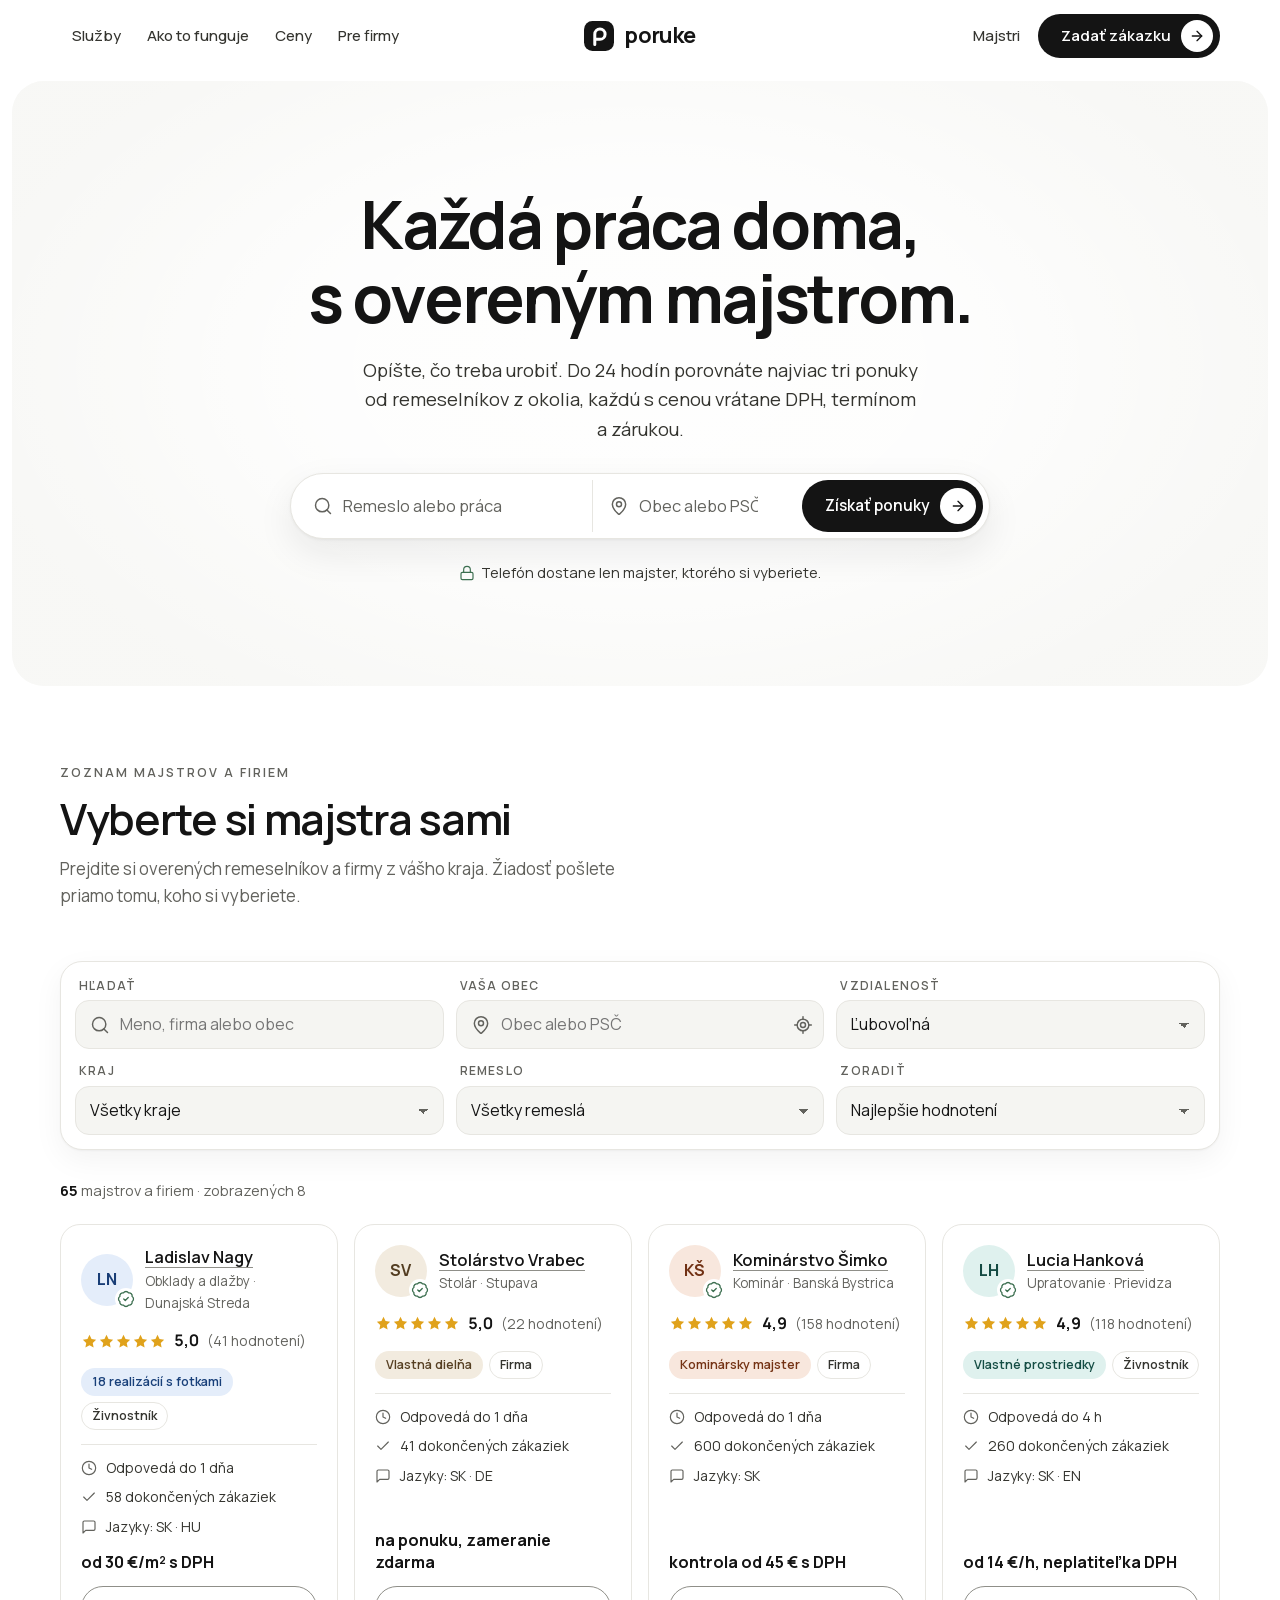
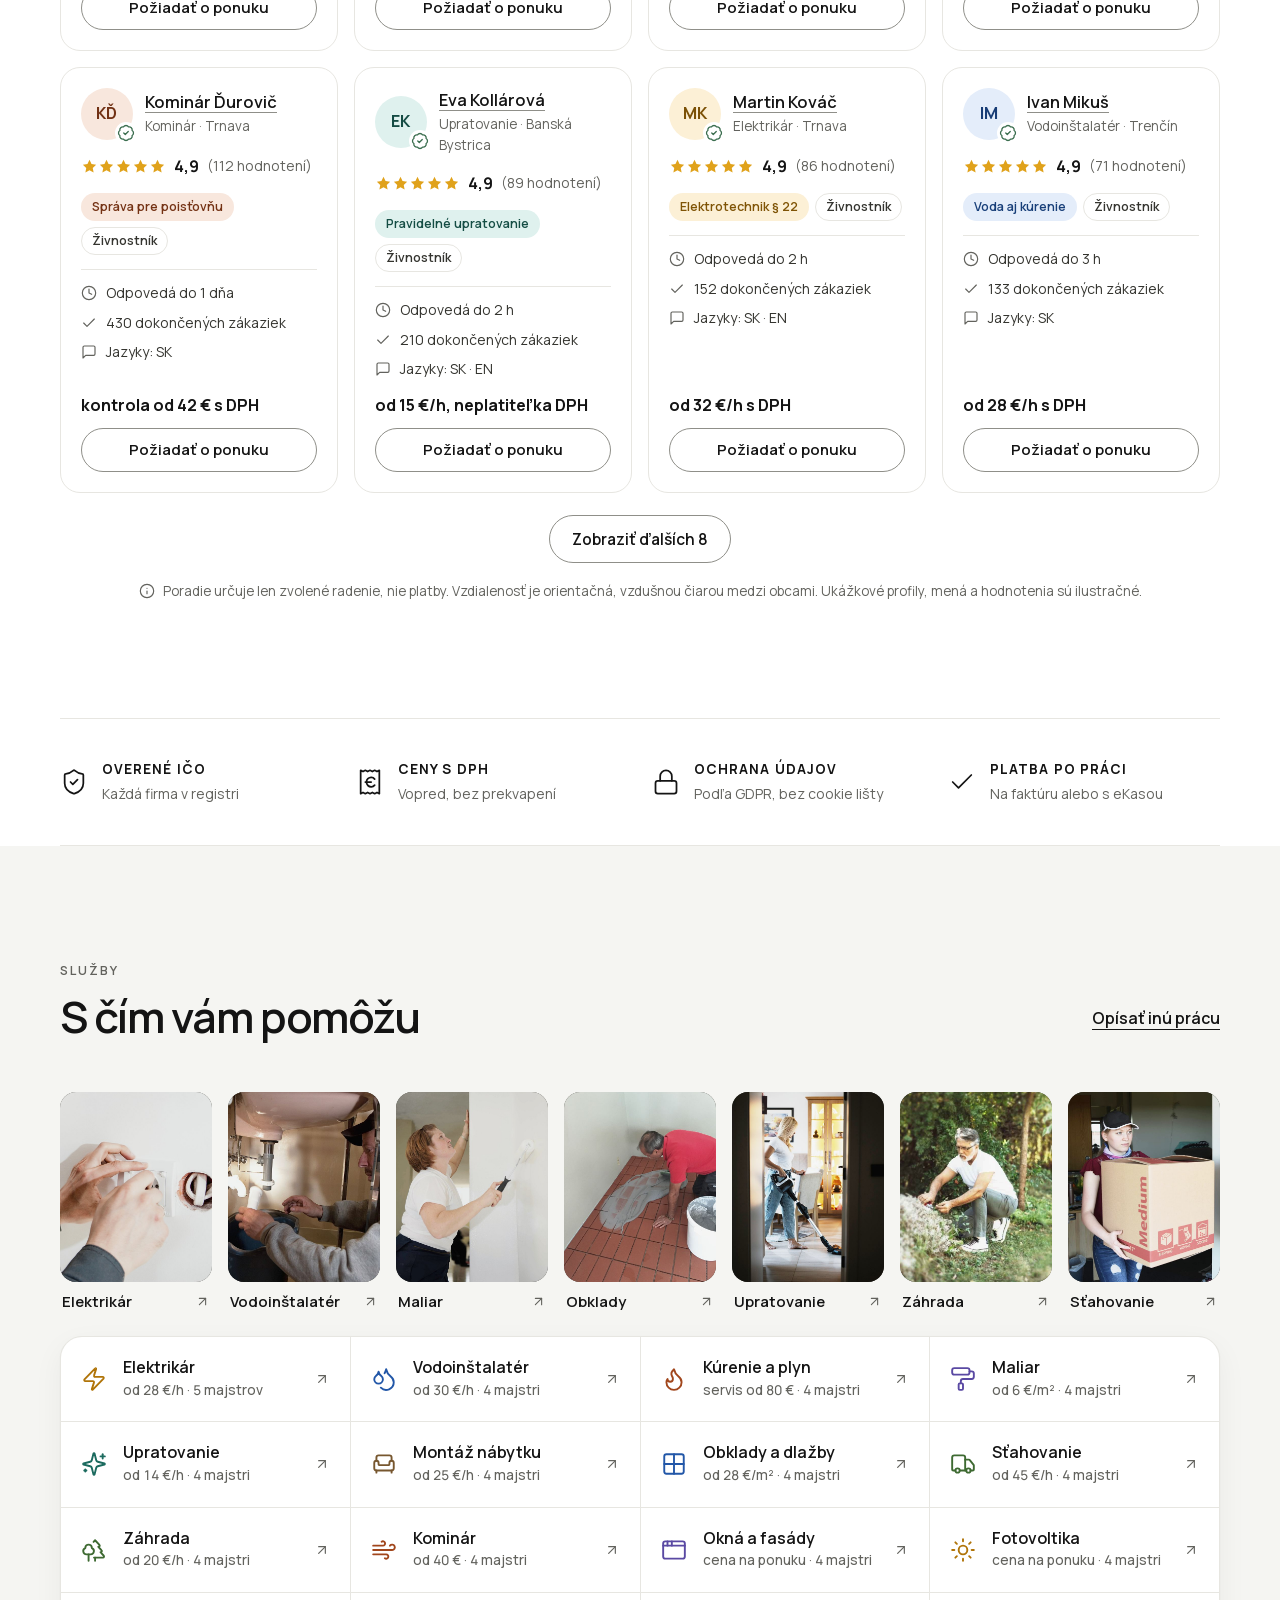
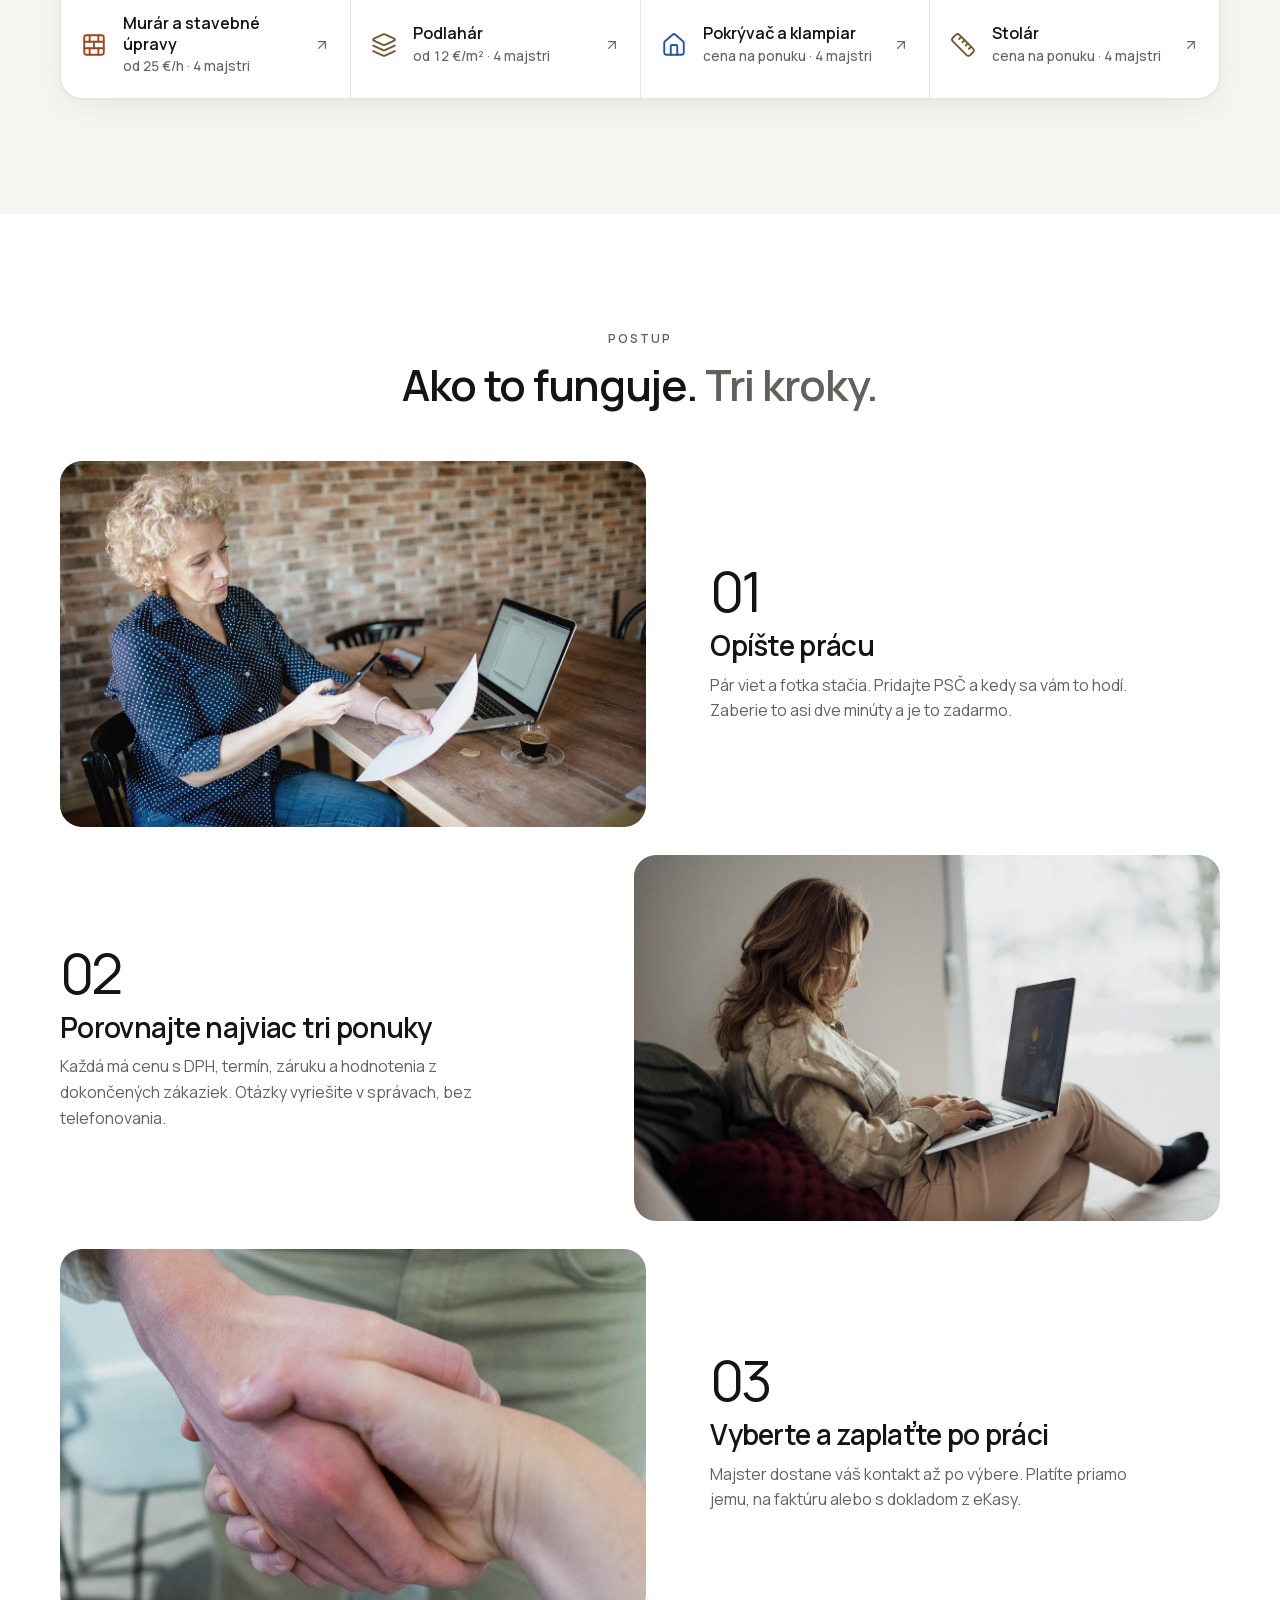
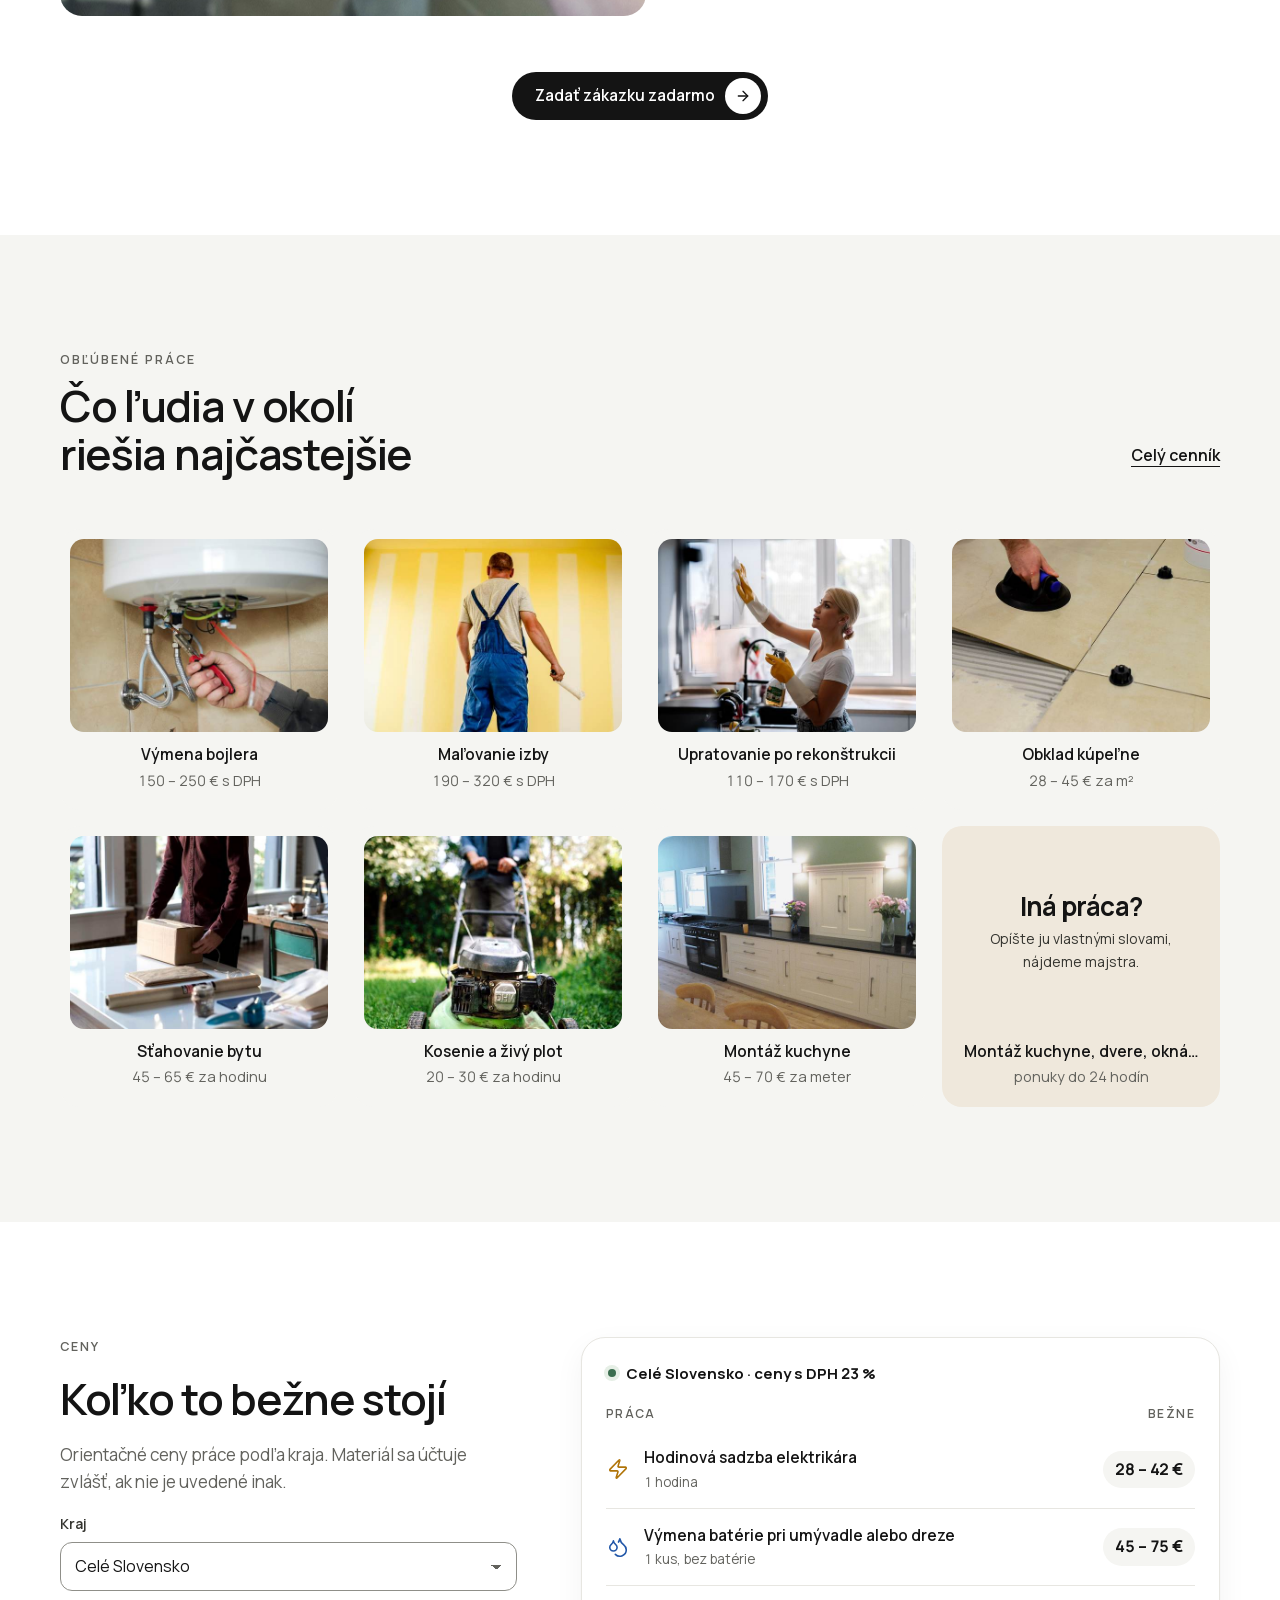
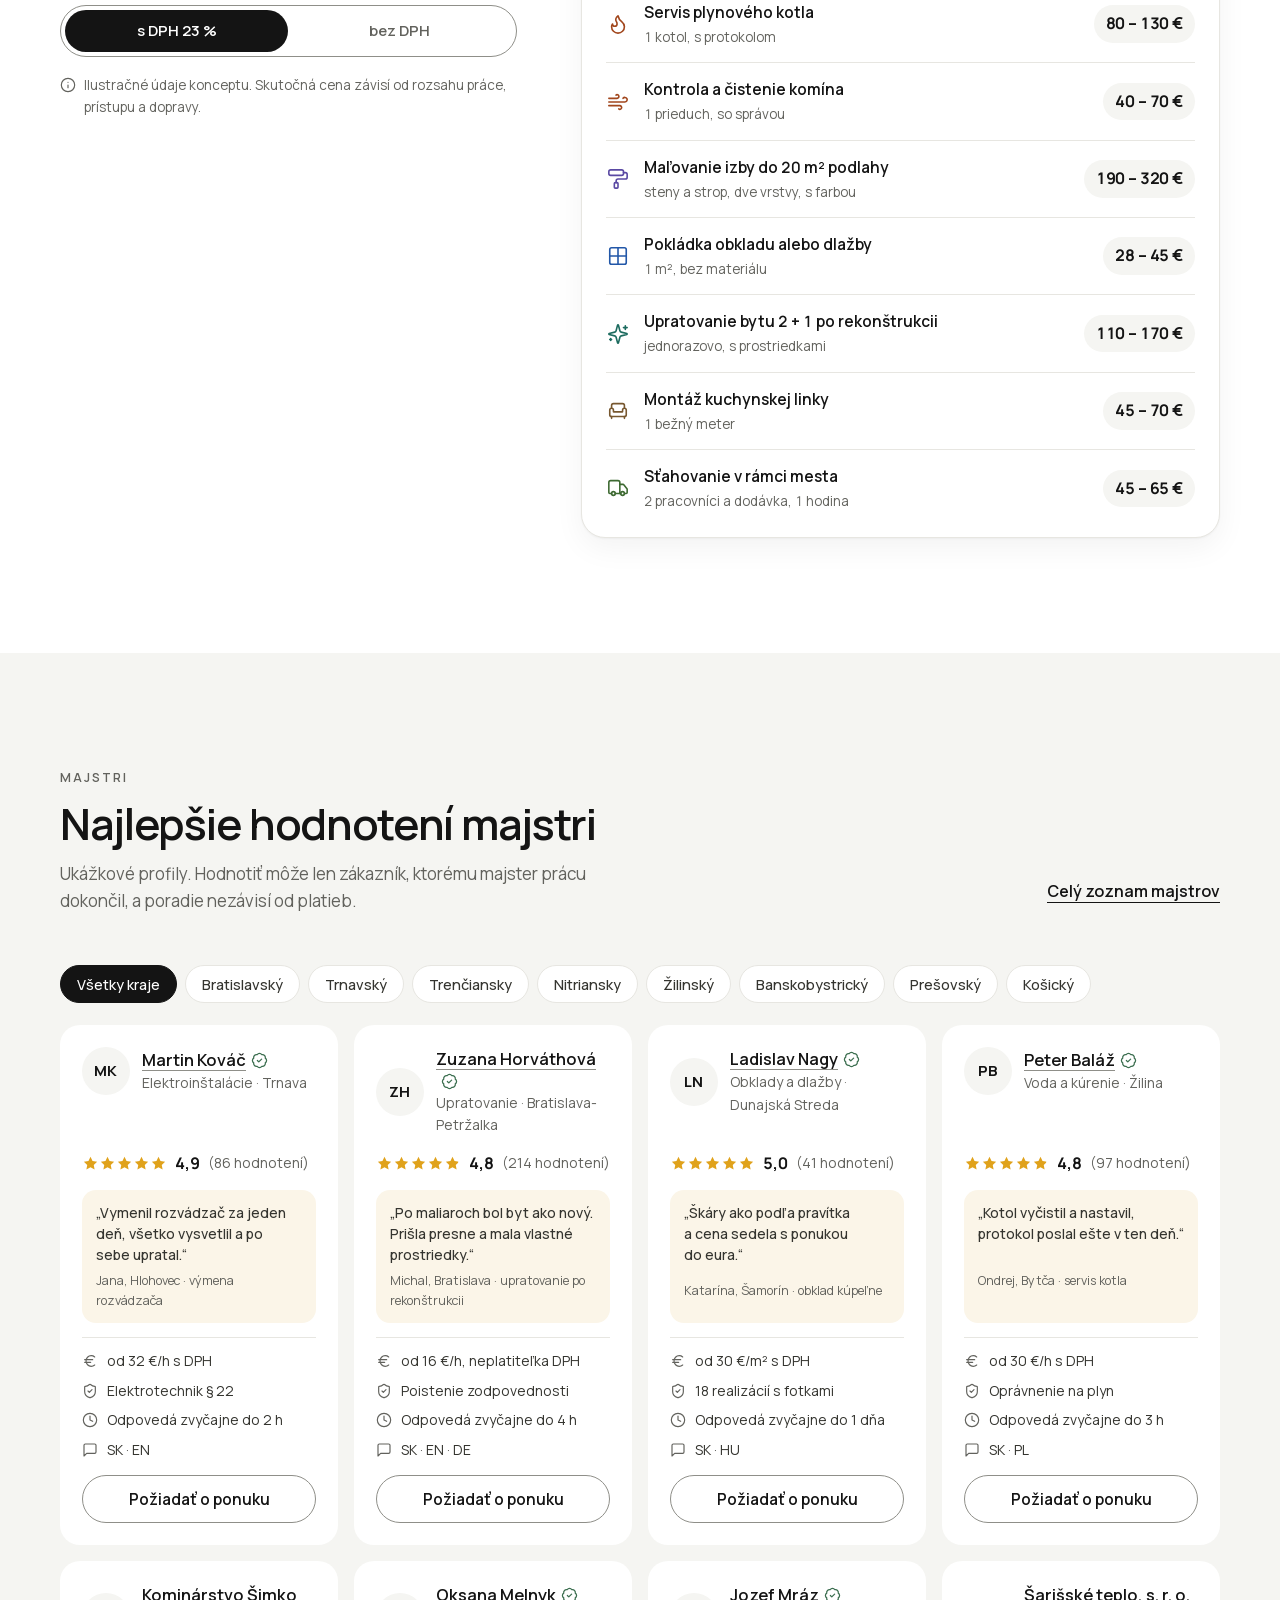
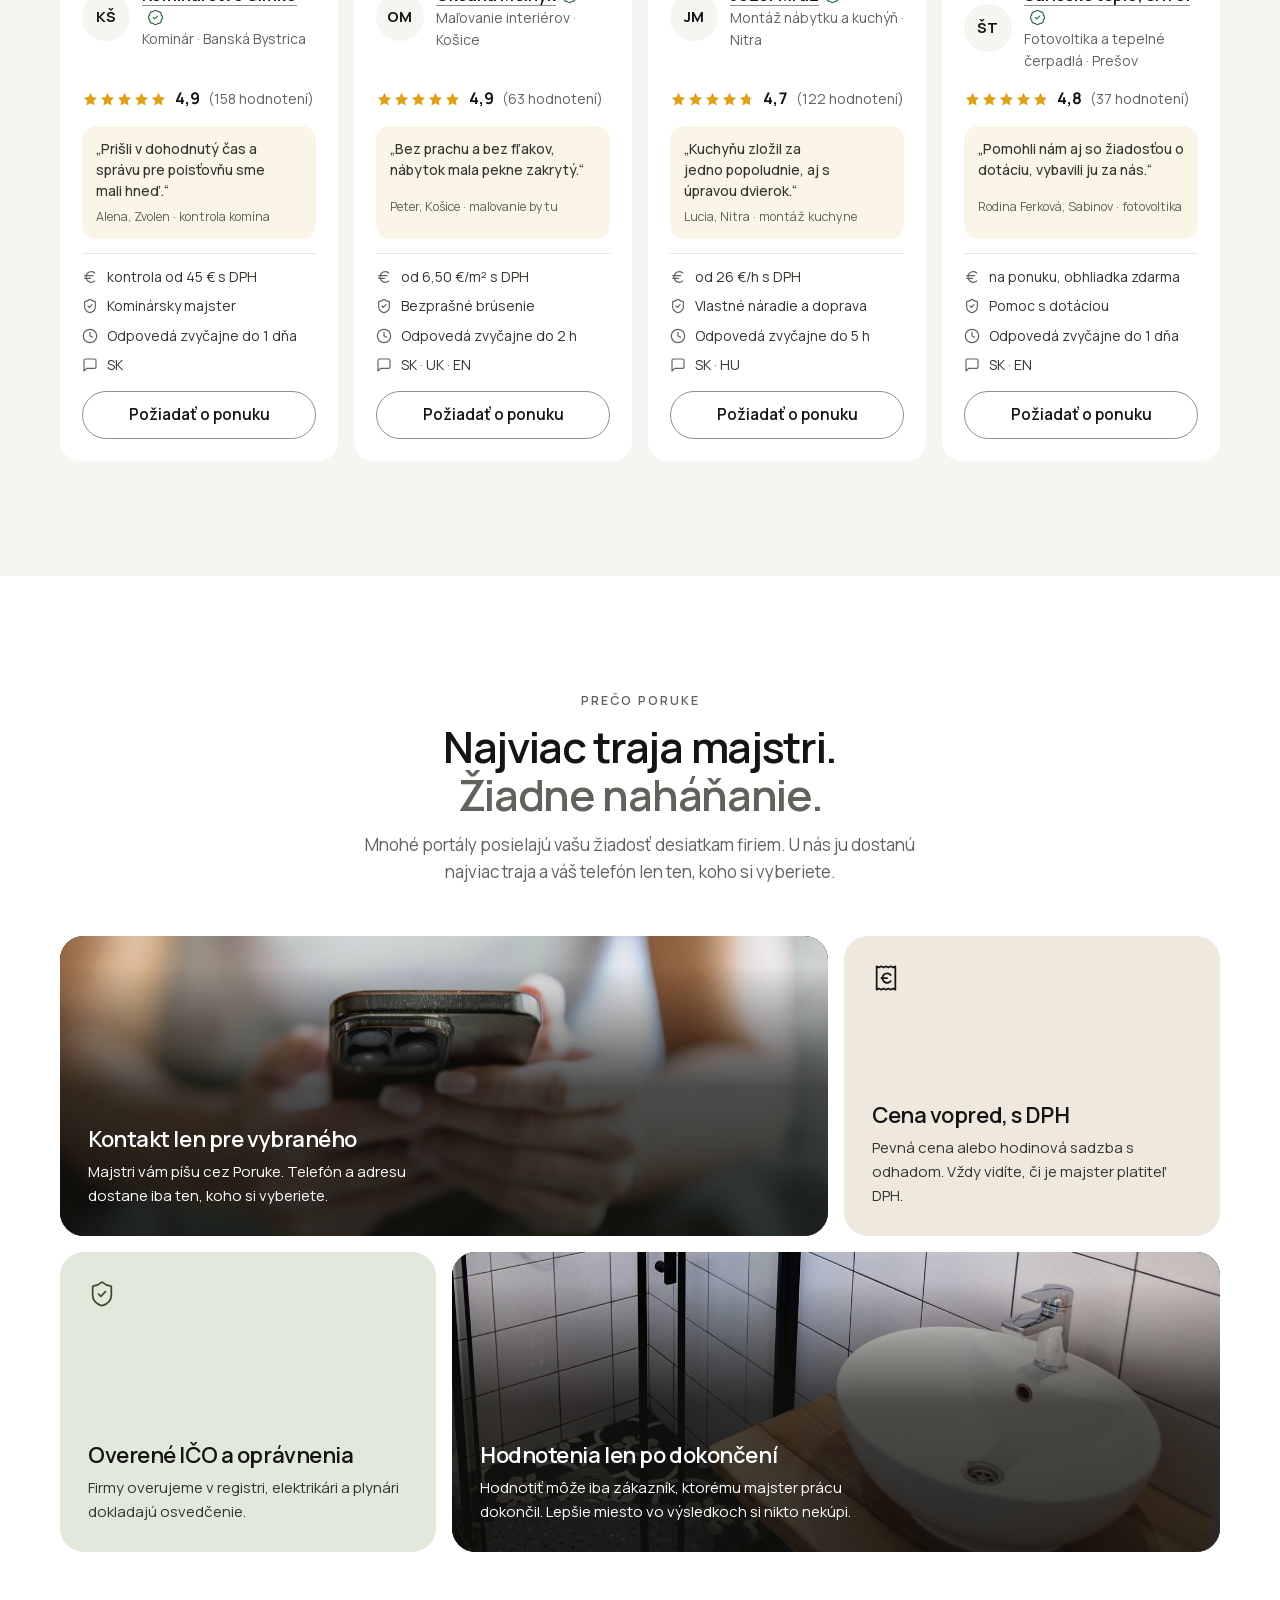
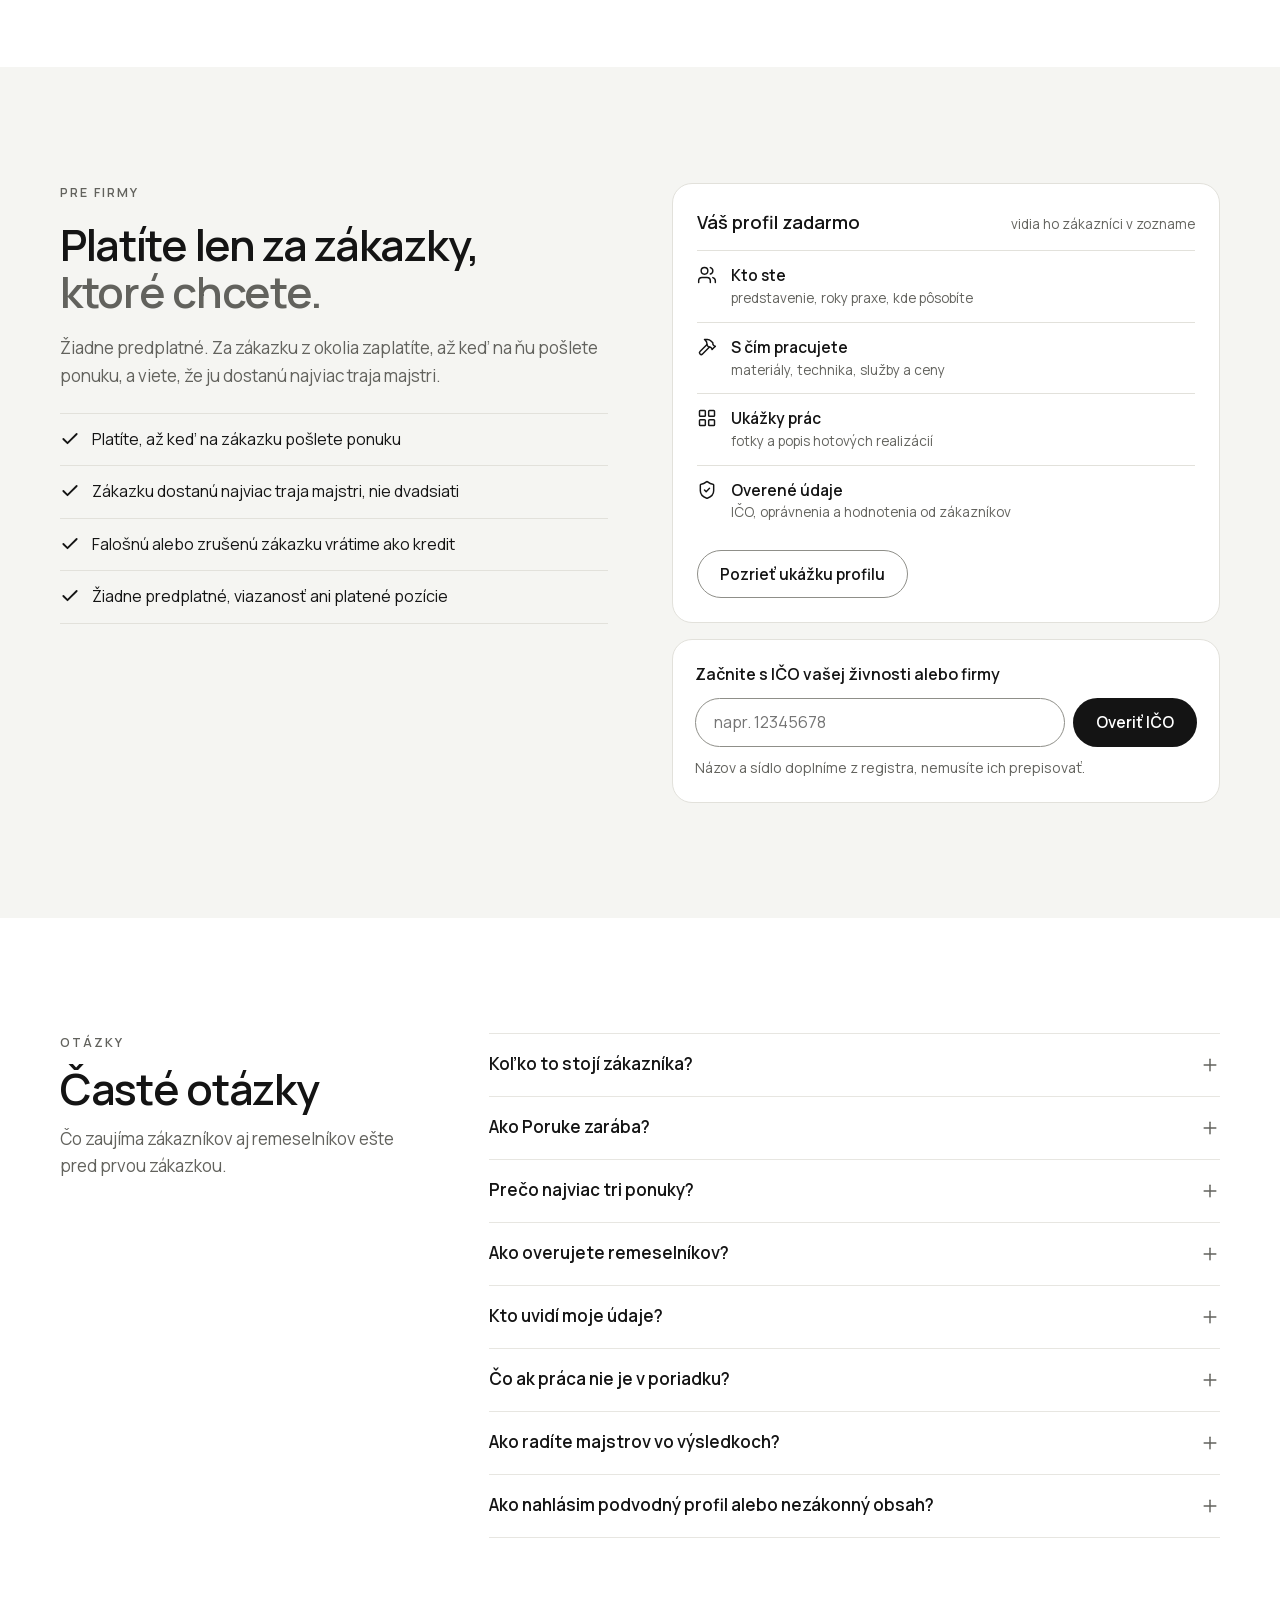
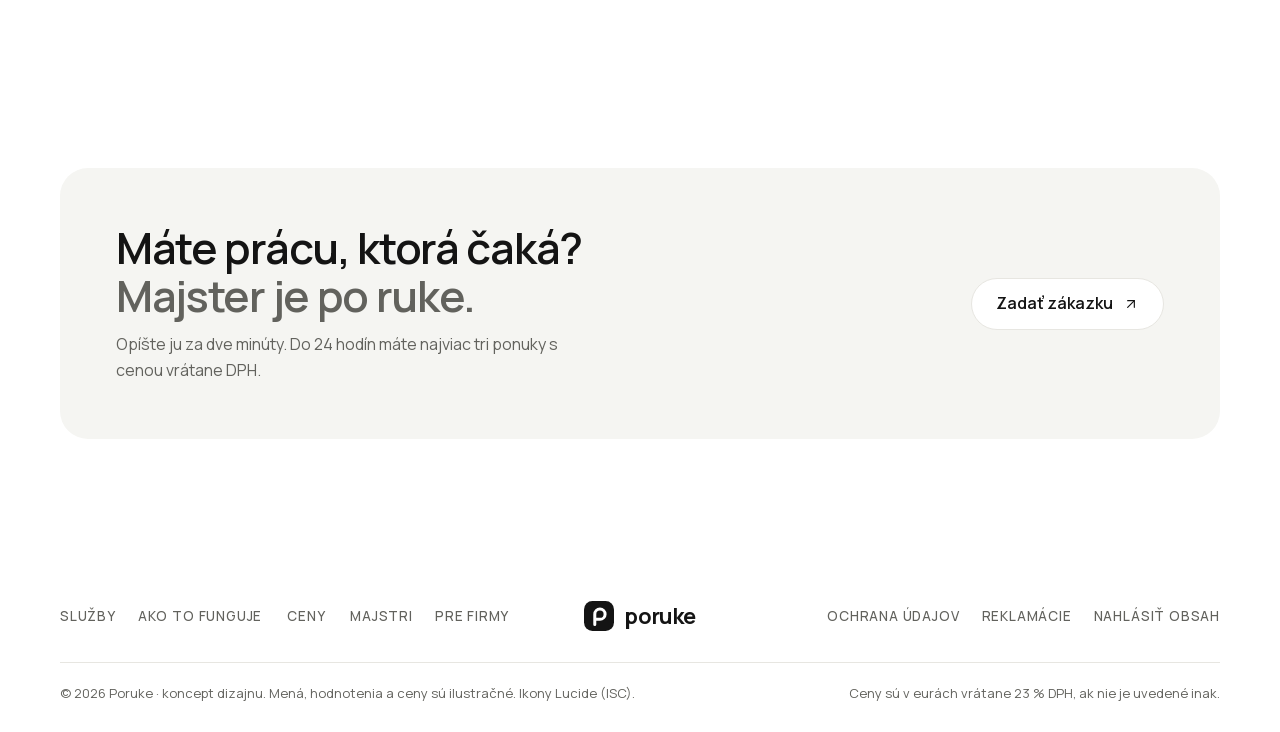
==== commit 2eaa4158: "Karty majstrov, filter vzdialenosti od obce a plynulé prechody - zoznam majstrov ako karty v mriežke" ====
--- a/src/index.html
+++ b/src/index.html
@@ -294,7 +294,7 @@
 .empty-acts{display:flex;flex-wrap:wrap;align-items:center;gap:8px 20px}
 
 /* Zoznam majstrov a firiem: výber priamo */
-.dx-bar{display:grid;grid-template-columns:minmax(0,1.5fr) repeat(3, minmax(0,1fr));gap:12px;padding:14px;margin:0 0 18px;border:1px solid var(--line);border-radius:22px;background:var(--surface);box-shadow:var(--shadow-card)}
+.dx-bar{display:grid;grid-template-columns:repeat(3, minmax(0,1fr));gap:12px;padding:14px;margin:0 0 18px;border:1px solid var(--line);border-radius:22px;background:var(--surface);box-shadow:var(--shadow-card)}
 .dx-f{display:grid;gap:5px;min-width:0}
 .dx-f > label{font-size:12px;font-weight:600;letter-spacing:.1em;text-transform:uppercase;color:var(--muted);padding-left:4px}
 .dx-in{position:relative}
@@ -302,30 +302,45 @@
 .dx-in .input{padding-left:44px}
 .dx-bar .input{border-color:var(--line);border-radius:14px;background-color:var(--bg-alt)}
 .dx-bar .input:focus{background-color:var(--surface)}
+.dx-where .input{padding-right:48px}
+/* šípka našepkávača by sa tlačila k tlačidlu polohy; ponuka obcí sa ukáže pri písaní */
+.dx-where .input::-webkit-calendar-picker-indicator{display:none!important}
+.dx-locate{position:absolute;right:2px;top:50%;transform:translateY(-50%);width:44px;height:44px;display:grid;place-items:center;border:0;border-radius:10px;background:none;color:var(--ink-2);cursor:pointer}
+.dx-locate .ic{width:20px;height:20px}
+@media (hover: hover){ .dx-locate:hover{background:var(--surface);color:var(--ink)} }
+.dx-locate:focus-visible{outline:3px solid var(--focus);outline-offset:0}
+.dx-locate[aria-busy="true"] .ic{animation:dx-spin 1s linear infinite}
+@keyframes dx-spin{to{transform:rotate(360deg)}}
+@media (prefers-reduced-motion: reduce){ .dx-locate[aria-busy="true"] .ic{animation:none;opacity:.5} }
+.dx-hint{display:flex;gap:8px;align-items:flex-start;margin:-6px 0 14px;padding:10px 14px;border-radius:14px;background:var(--bg-alt);font-size:14px;color:var(--ink-2)}
+.dx-hint .ic{width:16px;height:16px;margin-top:2px;flex:none}
 .dx-meta{display:flex;flex-wrap:wrap;justify-content:space-between;align-items:center;gap:6px 16px;margin:0 0 12px;font-size:14.5px;color:var(--muted);min-height:44px}
 .dx-meta b{color:var(--ink);font-weight:700}
 .dx-acts{display:flex;flex-wrap:wrap;align-items:center;gap:8px 20px}
 #zoznam-title:focus{outline:none}
-.dx-list{list-style:none;margin:0;padding:0;display:grid;grid-template-columns:auto minmax(0,1fr) 196px 218px auto;gap:10px 0}
-.biz{position:relative;grid-column:1 / -1;display:grid;grid-template-columns:auto minmax(0,1fr) 196px 218px auto;align-items:center;gap:12px 24px;padding:18px 20px;border:1px solid var(--line);border-radius:20px;background:var(--surface);transition:border-color .15s, box-shadow .2s}
-@supports (grid-template-columns: subgrid){
-  .dx-list{grid-template-columns:auto minmax(0,1fr) auto auto auto}
-  .biz{grid-template-columns:subgrid}
-}
+/* Karty majstrov: 4 / 3 / 2 / 1 v rade, rovnaká výška v rade, tlačidlo vždy dole */
+.dx-list{list-style:none;margin:0;padding:0;display:grid;grid-template-columns:repeat(4, minmax(0,1fr));gap:16px}
+.biz{position:relative;display:flex;flex-direction:column;gap:14px;min-width:0;padding:20px;border:1px solid var(--line);border-radius:20px;background:var(--surface);transition:border-color .15s, box-shadow .2s}
 @media (hover: hover){ .biz:hover{border-color:#D3D1CA;box-shadow:var(--shadow-card)} }
-.biz .ava{width:54px;height:54px;font-size:16px;background:var(--tb);color:color-mix(in srgb, var(--ti) 70%, #000)}
+.biz-head{display:flex;gap:12px;align-items:center;min-width:0}
+.biz .ava{width:52px;height:52px;font-size:16px;background:var(--tb);color:color-mix(in srgb, var(--ti) 70%, #000)}
 .biz-main{min-width:0;display:grid;gap:2px}
-.biz h3{font-weight:600;font-size:17px;line-height:1.3;letter-spacing:-.01em}
-.biz .kind{display:inline-block;margin-left:8px;padding:2px 9px;border-radius:999px;background:var(--bg-alt);font-size:12px;font-weight:600;color:var(--ink-2);vertical-align:2px;white-space:nowrap}
-.biz-tags{list-style:none;margin:8px 0 0;padding:0;display:flex;flex-wrap:wrap;gap:6px}
-.biz-tags li{padding:3px 10px;border:1px solid var(--line);border-radius:999px;font-size:12.5px;font-weight:500;color:var(--ink-2);white-space:nowrap}
-.biz-rate{display:grid;gap:4px;justify-items:start}
-.biz-rate small{font-size:13px;color:var(--muted)}
-.biz-side{display:grid;gap:4px;justify-items:start}
-.biz-price{font-weight:700;font-size:16px;font-variant-numeric:tabular-nums}
-.biz-resp{display:flex;align-items:center;gap:6px;font-size:13px;color:var(--muted)}
-.biz-resp .ic{width:15px;height:15px}
-.biz .btn{min-height:44px;padding:0 18px;font-size:15px}
+.biz h3{font-weight:600;font-size:16.5px;line-height:1.3;letter-spacing:-.01em;overflow-wrap:anywhere}
+/* odznak „IČO overené“ v rohu avatara: pri dvojriadkovom mene neodskakuje */
+.biz-ava{position:relative;flex:none;display:grid}
+.biz-ava .vf{position:absolute;right:-4px;bottom:-4px;width:22px;height:22px;margin:0;padding:2px;border-radius:50%;background:var(--surface);color:var(--good)}
+.biz .trade{font-size:13.5px}
+.biz-chips{list-style:none;margin:0;padding:0;display:flex;flex-wrap:wrap;gap:6px}
+.biz-chips li{padding:3px 10px;border:1px solid var(--line);border-radius:999px;font-size:12.5px;font-weight:600;color:var(--ink-2)}
+.biz-chips .hl{border-color:transparent;background:var(--tb);color:color-mix(in srgb, var(--ti) 72%, #000)}
+.biz-facts{list-style:none;margin:0;padding:12px 0 0;border-top:1px solid var(--line);display:grid;gap:7px;font-size:14px;color:var(--ink-2)}
+.biz-facts li{display:flex;gap:9px;align-items:flex-start;min-width:0}
+.biz-facts .ic{width:16px;height:16px;margin-top:3px;flex:none;color:var(--muted)}
+.biz-facts .biz-dist{color:var(--ink);font-weight:600}
+.biz-facts .biz-dist .ic{color:var(--ti)}
+.biz-foot{margin-top:auto;display:grid;gap:12px}
+.biz-price{font-weight:700;font-size:16px;line-height:1.35}
+.biz .btn{width:100%;min-height:44px;padding:0 18px;font-size:15px}
 /* Meno otvára profil: tlačidlo roztiahnuté cez celú kartu, akčné tlačidlo nad ním */
 .pro-name,.biz-name{display:inline-flex;align-items:center;min-height:24px;border:0;padding:0;background:none;font:inherit;color:inherit;text-align:left;cursor:pointer;text-decoration:underline;text-decoration-color:var(--line-strong);text-decoration-thickness:1px;text-underline-offset:4px}
 .pro-name::after,.biz-name::after{content:"";position:absolute;inset:0;border-radius:20px}
@@ -498,6 +513,19 @@
 /* Profil majstra alebo firmy */
 .biz{cursor:pointer}
 dialog.pf{width:min(880px, calc(100% - 32px))}
+
+/* Plynulé prechody: vynáranie obsahu pri posúvaní (.rv pridáva skript), nové karty v zozname, otvorenie okien */
+@media (prefers-reduced-motion: no-preference){
+  html.js .rv{opacity:0;transform:translateY(24px);transition:opacity .7s cubic-bezier(.2,.7,.2,1), transform .7s cubic-bezier(.2,.7,.2,1)}
+  html.js .rv.rv-in{opacity:1;transform:none}
+  .biz.biz-in{animation:biz-in .45s cubic-bezier(.2,.7,.2,1) both;animation-delay:calc(var(--k, 0) * 45ms)}
+  dialog[open]{animation:dlg-in .32s cubic-bezier(.2,.7,.2,1)}
+  dialog[open]::backdrop{animation:fade-in .32s ease}
+}
+@keyframes biz-in{from{opacity:0;transform:translateY(14px)}}
+@keyframes dlg-in{from{opacity:0;transform:translateY(18px) scale(.985)}}
+@keyframes fade-in{from{opacity:0}}
+@media print{ html.js .rv{opacity:1!important;transform:none!important} }
 .pf-scroll{flex:1;min-height:0;overflow-y:auto;overscroll-behavior:contain}
 .pf-x{position:absolute;top:14px;right:14px;z-index:2;margin:0!important;background:color-mix(in srgb, var(--surface) 80%, transparent)!important;backdrop-filter:blur(6px)}
 .pf-head{position:relative;padding:28px 28px 22px;background:linear-gradient(180deg, var(--tb) 0%, color-mix(in srgb, var(--tb) 35%, var(--surface)) 100%)}
@@ -587,14 +615,16 @@
   .dir-item{padding:18px 16px}
 }
 @media (max-width: 1080px){
-  .dx-list{grid-template-columns:minmax(0,1fr)}
-  .biz{grid-template-columns:auto minmax(0,1fr) 214px;gap:12px 20px}
-  .biz-side{grid-column:2;display:flex;flex-wrap:wrap;align-items:center;gap:4px 18px}
-  .biz-btn{grid-column:3;justify-self:stretch}
+  .dx-list{grid-template-columns:repeat(3, minmax(0,1fr))}
+}
+/* 641–800 px: v tretinových poliach by sa orezal placeholder hľadania, obce aj radenie */
+@media (max-width: 800px){
+  .dx-bar{grid-template-columns:repeat(2, minmax(0,1fr))}
+}
+@media (max-width: 760px){
+  .dx-list{grid-template-columns:repeat(2, minmax(0,1fr));gap:12px}
 }
 @media (max-width: 980px){
-  .dx-bar{grid-template-columns:repeat(3, minmax(0,1fr))}
-  .dx-bar .dx-q{grid-column:1 / -1}
   .prices,.band-grid,.faq-grid{grid-template-columns:minmax(0,1fr)}
   .bento{grid-template-columns:repeat(2, minmax(0,1fr))}
   .bento .b-2{grid-column:span 2}
@@ -675,13 +705,13 @@
   .ptable tbody th{font-size:15px}
   .ptable td b{padding:5px 10px;font-size:15px}
   .dx-bar{grid-template-columns:minmax(0,1fr) minmax(0,1fr);padding:12px;border-radius:20px}
-  .dx-bar .dx-sort{grid-column:1 / -1}
+  /* vzdialenosť pod obcou, radenie samostatne: „Najlepšie hodnotení“ by sa v polovičnom poli orezalo */
+  /* vzdialenosť (krátke hodnoty) a kraj vedľa seba, ostatné polia s dlhšími textami cez celú šírku */
+  .dx-bar{grid-template-columns:minmax(0,.85fr) minmax(0,1.15fr)}
+  .dx-bar .dx-q,.dx-bar .dx-where,.dx-bar .dx-cat,.dx-bar .dx-sort{grid-column:1 / -1}
   .dx-bar select.input{padding-left:12px;padding-right:30px;background-position:calc(100% - 16px) 52%, calc(100% - 11px) 52%}
-  .biz{grid-template-columns:auto minmax(0,1fr);gap:12px 14px;padding:16px}
+  .biz{gap:12px;padding:16px}
   .biz .ava{width:46px;height:46px;font-size:15px}
-  .biz-rate{grid-column:1 / -1;display:flex;flex-wrap:wrap;align-items:center;gap:4px 12px}
-  .biz-side{grid-column:1 / -1}
-  .biz-btn{grid-column:1 / -1;width:100%}
   .ico-row{flex-direction:column}
   .guar{grid-template-columns:minmax(0,1fr);gap:18px}
   .cta{border-radius:22px}
@@ -704,6 +734,9 @@
   .pf-score b{font-size:36px}
   .pf-foot{padding:12px max(18px, env(safe-area-inset-right, 0px)) calc(12px + env(safe-area-inset-bottom, 0px)) max(18px, env(safe-area-inset-left, 0px))}
 }
+@media (max-width: 520px){
+  .dx-list{grid-template-columns:minmax(0,1fr)}
+}
 @media (max-width: 380px){
   .logo{font-size:20px}
   .top-actions .btn-circ .circ{display:none}
@@ -720,6 +753,7 @@
 
 <svg width="0" height="0" style="position:absolute" aria-hidden="true" focusable="false">
   <symbol id="i-search" viewBox="0 0 24 24"><circle cx="11" cy="11" r="8" /><path d="m21 21-4.3-4.3" /></symbol>
+  <symbol id="i-locate" viewBox="0 0 24 24"><line x1="2" x2="5" y1="12" y2="12" /><line x1="19" x2="22" y1="12" y2="12" /><line x1="12" x2="12" y1="2" y2="5" /><line x1="12" x2="12" y1="19" y2="22" /><circle cx="12" cy="12" r="7" /><circle cx="12" cy="12" r="3" /></symbol>
   <symbol id="i-pin" viewBox="0 0 24 24"><path d="M20 10c0 4.993-5.539 10.193-7.399 11.799a1 1 0 0 1-1.202 0C9.539 20.193 4 14.993 4 10a8 8 0 0 1 16 0" /><circle cx="12" cy="10" r="3" /></symbol>
   <symbol id="i-lock" viewBox="0 0 24 24"><rect width="18" height="11" x="3" y="11" rx="2" ry="2" /><path d="M7 11V7a5 5 0 0 1 10 0v4" /></symbol>
   <symbol id="i-check" viewBox="0 0 24 24"><path d="M20 6 9 17l-5-5" /></symbol>
@@ -826,11 +860,21 @@
         <label for="dx-q">Hľadať</label>
         <div class="dx-in"><svg class="ic" aria-hidden="true"><use href="#i-search"/></svg><input class="input" id="dx-q" type="search" placeholder="Meno, firma alebo obec" autocomplete="off" enterkeyhint="search"></div>
       </div>
-      <div class="dx-f">
-        <label for="dx-cat">Remeslo</label>
-        <select class="input" id="dx-cat"><option value="">Všetky remeslá</option></select>
+      <div class="dx-f dx-where">
+        <label for="dx-where">Vaša obec</label>
+        <div class="dx-in"><svg class="ic" aria-hidden="true"><use href="#i-pin"/></svg><input class="input" id="dx-where" list="obce" placeholder="Obec alebo PSČ" autocomplete="address-level2" enterkeyhint="search"><button class="dx-locate" type="button" id="dx-locate" aria-label="Použiť moju polohu" title="Použiť moju polohu"><svg class="ic" aria-hidden="true"><use href="#i-locate"/></svg></button></div>
       </div>
-      <div class="dx-f">
+      <div class="dx-f dx-km">
+        <label for="dx-km">Vzdialenosť</label>
+        <select class="input" id="dx-km">
+          <option value="">Ľubovoľná</option>
+          <option value="10">do 10 km</option>
+          <option value="25">do 25 km</option>
+          <option value="50">do 50 km</option>
+          <option value="100">do 100 km</option>
+        </select>
+      </div>
+      <div class="dx-f dx-kraj">
         <label for="dx-kraj">Kraj</label>
         <select class="input" id="dx-kraj">
           <option value="">Všetky kraje</option>
@@ -844,6 +888,10 @@
           <option value="KE">Košický</option>
         </select>
       </div>
+      <div class="dx-f dx-cat">
+        <label for="dx-cat">Remeslo</label>
+        <select class="input" id="dx-cat"><option value="">Všetky remeslá</option></select>
+      </div>
       <div class="dx-f dx-sort">
         <label for="dx-sort">Zoradiť</label>
         <select class="input" id="dx-sort">
@@ -851,14 +899,16 @@
           <option value="count">Najviac hodnotení</option>
           <option value="resp">Najrýchlejšia odpoveď</option>
           <option value="name">Podľa abecedy</option>
+          <option value="dist" disabled>Najbližšie</option>
         </select>
       </div>
     </form>
+    <p class="dx-hint" id="dx-hint" role="status" hidden></p>
     <p class="sr" id="dx-live" aria-live="polite"></p>
     <div class="dx-meta"><p id="dx-count"></p><span class="dx-acts"><button class="link" type="button" id="dx-reset" hidden>Zrušiť filtre</button><button class="btn btn-primary btn-circ" type="button" id="dx-ask" data-open="" hidden>Získať ponuky <span class="circ"><svg class="ic" aria-hidden="true"><use href="#i-arrow"/></svg></span></button></span></div>
     <ol class="dx-list" id="dx-list"></ol>
     <div class="dx-more"><button class="btn btn-outline" type="button" id="dx-more" hidden>Zobraziť ďalších</button></div>
-    <p class="note dx-foot"><svg class="ic" aria-hidden="true"><use href="#i-info"/></svg>Poradie určuje len zvolené radenie, nie platby. Ukážkové profily, mená a hodnotenia sú ilustračné.</p>
+    <p class="note dx-foot"><svg class="ic" aria-hidden="true"><use href="#i-info"/></svg>Poradie určuje len zvolené radenie, nie platby. Vzdialenosť je orientačná, vzdušnou čiarou medzi obcami. Ukážkové profily, mená a hodnotenia sú ilustračné.</p>
   </div>
 </section>
 
@@ -1465,6 +1515,16 @@
   const KRAJ = { BA: 'Bratislavský kraj', TT: 'Trnavský kraj', TN: 'Trenčiansky kraj', NR: 'Nitriansky kraj', ZA: 'Žilinský kraj', BB: 'Banskobystrický kraj', PO: 'Prešovský kraj', KE: 'Košický kraj' };
   const OBCE = [["Bratislava","Bratislava","BA",""],["Bratislava – Staré Mesto","Bratislava I","BA","811"],["Bratislava – Ružinov","Bratislava II","BA","821"],["Bratislava – Nové Mesto","Bratislava III","BA","831"],["Bratislava – Rača","Bratislava III","BA",""],["Bratislava – Dúbravka","Bratislava IV","BA","841"],["Bratislava – Karlova Ves","Bratislava IV","BA",""],["Bratislava – Petržalka","Bratislava V","BA","851"],["Senec","Senec","BA","903"],["Pezinok","Pezinok","BA","902"],["Malacky","Malacky","BA","901"],["Stupava","Malacky","BA","900"],["Trnava","Trnava","TT","917"],["Piešťany","Piešťany","TT","921"],["Hlohovec","Hlohovec","TT","920"],["Galanta","Galanta","TT","924"],["Sereď","Galanta","TT","926"],["Dunajská Streda","Dunajská Streda","TT","929"],["Šamorín","Dunajská Streda","TT","931"],["Senica","Senica","TT","905"],["Skalica","Skalica","TT","909"],["Trenčín","Trenčín","TN","911"],["Nové Mesto nad Váhom","Nové Mesto nad Váhom","TN","915"],["Považská Bystrica","Považská Bystrica","TN","017"],["Dubnica nad Váhom","Ilava","TN","018"],["Púchov","Púchov","TN","020"],["Prievidza","Prievidza","TN","971"],["Partizánske","Partizánske","TN","958"],["Bánovce nad Bebravou","Bánovce nad Bebravou","TN","957"],["Myjava","Myjava","TN","907"],["Nitra","Nitra","NR","949"],["Nové Zámky","Nové Zámky","NR","940"],["Komárno","Komárno","NR","945"],["Levice","Levice","NR","934"],["Topoľčany","Topoľčany","NR","955"],["Šaľa","Šaľa","NR","927"],["Zlaté Moravce","Zlaté Moravce","NR","953"],["Štúrovo","Nové Zámky","NR","943"],["Žilina","Žilina","ZA","010"],["Martin","Martin","ZA","036"],["Liptovský Mikuláš","Liptovský Mikuláš","ZA","031"],["Ružomberok","Ružomberok","ZA","034"],["Čadca","Čadca","ZA","022"],["Dolný Kubín","Dolný Kubín","ZA","026"],["Námestovo","Námestovo","ZA","029"],["Bytča","Bytča","ZA","014"],["Banská Bystrica","Banská Bystrica","BB","974"],["Zvolen","Zvolen","BB","960"],["Lučenec","Lučenec","BB","984"],["Rimavská Sobota","Rimavská Sobota","BB","979"],["Brezno","Brezno","BB","977"],["Žiar nad Hronom","Žiar nad Hronom","BB","965"],["Banská Štiavnica","Banská Štiavnica","BB","969"],["Detva","Detva","BB","962"],["Prešov","Prešov","PO","080"],["Poprad","Poprad","PO","058"],["Humenné","Humenné","PO","066"],["Bardejov","Bardejov","PO","085"],["Vranov nad Topľou","Vranov nad Topľou","PO","093"],["Kežmarok","Kežmarok","PO","060"],["Stará Ľubovňa","Stará Ľubovňa","PO","064"],["Snina","Snina","PO","069"],["Svidník","Svidník","PO","089"],["Levoča","Levoča","PO","054"],["Košice","Košice","KE","040"],["Michalovce","Michalovce","KE","071"],["Spišská Nová Ves","Spišská Nová Ves","KE","052"],["Trebišov","Trebišov","KE","075"],["Rožňava","Rožňava","KE","048"],["Moldava nad Bodvou","Košice-okolie","KE","045"],["Sobrance","Sobrance","KE","073"]];
   $('#obce').innerHTML = OBCE.map(([n, o, k]) => `<option value="${n}" label="okres ${o}, ${KRAJ[k]}"></option>`).join('');
+  // Približné stredy obcí (zemepisná šírka, dĺžka) na orientačnú vzdialenosť vzdušnou čiarou
+  const OBCE_GEO = {"Bratislava":[48.148,17.107],"Bratislava – Staré Mesto":[48.144,17.108],"Bratislava – Ružinov":[48.155,17.165],"Bratislava – Nové Mesto":[48.172,17.130],"Bratislava – Rača":[48.208,17.153],"Bratislava – Dúbravka":[48.183,17.035],"Bratislava – Karlova Ves":[48.155,17.055],"Bratislava – Petržalka":[48.112,17.110],"Senec":[48.220,17.400],"Pezinok":[48.289,17.267],"Malacky":[48.436,17.022],"Stupava":[48.274,17.032],"Trnava":[48.377,17.588],"Piešťany":[48.591,17.827],"Hlohovec":[48.430,17.803],"Galanta":[48.190,17.727],"Sereď":[48.286,17.735],"Dunajská Streda":[47.993,17.619],"Šamorín":[48.031,17.309],"Senica":[48.679,17.367],"Skalica":[48.845,17.227],"Trenčín":[48.894,18.044],"Nové Mesto nad Váhom":[48.757,17.831],"Považská Bystrica":[49.121,18.421],"Dubnica nad Váhom":[48.960,18.170],"Púchov":[49.124,18.326],"Prievidza":[48.774,18.627],"Partizánske":[48.629,18.381],"Bánovce nad Bebravou":[48.719,18.258],"Myjava":[48.753,17.568],"Nitra":[48.307,18.087],"Nové Zámky":[47.986,18.162],"Komárno":[47.763,18.129],"Levice":[48.217,18.600],"Topoľčany":[48.561,18.177],"Šaľa":[48.151,17.877],"Zlaté Moravce":[48.385,18.400],"Štúrovo":[47.798,18.717],"Žilina":[49.223,18.740],"Martin":[49.066,18.923],"Liptovský Mikuláš":[49.083,19.612],"Ružomberok":[49.075,19.303],"Čadca":[49.437,18.789],"Dolný Kubín":[49.209,19.296],"Námestovo":[49.408,19.481],"Bytča":[49.224,18.558],"Banská Bystrica":[48.736,19.146],"Zvolen":[48.578,19.125],"Lučenec":[48.330,19.667],"Rimavská Sobota":[48.383,20.022],"Brezno":[48.805,19.639],"Žiar nad Hronom":[48.592,18.854],"Banská Štiavnica":[48.449,18.910],"Detva":[48.558,19.418],"Prešov":[48.998,21.240],"Poprad":[49.059,20.297],"Humenné":[48.937,21.912],"Bardejov":[49.292,21.276],"Vranov nad Topľou":[48.889,21.684],"Kežmarok":[49.135,20.432],"Stará Ľubovňa":[49.300,20.687],"Snina":[48.988,22.152],"Svidník":[49.306,21.570],"Levoča":[49.025,20.588],"Košice":[48.716,21.261],"Michalovce":[48.755,21.918],"Spišská Nová Ves":[48.944,20.565],"Trebišov":[48.630,21.719],"Rožňava":[48.660,20.532],"Moldava nad Bodvou":[48.614,21.000],"Sobrance":[48.745,22.181]};
+  // „Bratislava – Petržalka“ aj „Bratislava-Petržalka“ (zápis v zozname majstrov) = rovnaký kľúč
+  const geoKey = s => norm(s).replace(/\s*[-–]\s*/g, '-');
+  const GEO = new Map(Object.entries(OBCE_GEO).map(([n, c]) => [geoKey(n), c]));
+  const townGeo = t => GEO.get(geoKey(t)) || GEO.get(geoKey(String(t).split(/\s*[-–]\s*/)[0])) || null;
+  const kmBetween = ([la1, lo1], [la2, lo2]) => {
+    const r = Math.PI / 180, a = Math.sin((la2 - la1) * r / 2) ** 2 + Math.cos(la1 * r) * Math.cos(la2 * r) * Math.sin((lo2 - lo1) * r / 2) ** 2;
+    return 12742 * Math.asin(Math.sqrt(a));
+  };
   const findPlace = v => {
     const t = norm(v);
     if (!t) return null;
@@ -1475,12 +1535,13 @@
   let regionTimer;
   const applyRegion = place => {
     const hint = $('#where-hint');
-    if (!place) { hint.textContent = ''; return; }
+    if (!place) { hint.textContent = ''; dxFromHero(null); return; }
     hint.textContent = `${place[0]} · okres ${place[1]} · ${KRAJ[place[2]]}. Ceny a majstri nižšie sú pre váš kraj.`;
     const opt = [...$('#kraj').options].find(o => o.dataset.k === place[2]);
     if (opt && $('#kraj').value !== opt.value) { $('#kraj').value = opt.value; $('#kraj').dispatchEvent(new Event('change')); }
     const chip = $(`#filter [data-kraj="${place[2]}"]`);
     if (chip && chip.getAttribute('aria-pressed') !== 'true') chip.click();
+    dxFromHero(place);
   };
   const onWhere = () => { clearTimeout(regionTimer); regionTimer = setTimeout(() => applyRegion(findPlace($('#where').value)), 250); };
   $('#where').addEventListener('input', onWhere);
@@ -1607,46 +1668,124 @@
     rating: (a, b) => b.rating - a.rating || b.count - a.count,
     count: (a, b) => b.count - a.count,
     resp: (a, b) => a.resp - b.resp || b.rating - a.rating,
-    name: (a, b) => a.name.localeCompare(b.name, 'sk')
+    name: (a, b) => a.name.localeCompare(b.name, 'sk'),
+    // najbližší prví; majstri bez známej polohy na koniec
+    dist: (a, b) => (a.dist ?? Infinity) - (b.dist ?? Infinity) || b.rating - a.rating
   };
   $('#dx-cat').insertAdjacentHTML('beforeend', Object.entries(CAT).map(([k, [label]]) => `<option value="${k}">${label}</option>`).join(''));
 
-  const bizHTML = p => {
+  /* Vzdialenosť: od obce alebo PSČ zo zoznamu, prípadne od polohy zariadenia */
+  const KM_STEPS = [10, 25, 50, 100];
+  const MY_PLACE = 'Moja poloha';
+  let dxRef = null; // { at: [šírka, dĺžka], name, geo }
+  const dxWhere = $('#dx-where');
+  const dxHint = $('#dx-hint');
+  const showHint = msg => {
+    dxHint.hidden = !msg;
+    dxHint.innerHTML = msg ? `<svg class="ic" aria-hidden="true"><use href="#i-info"/></svg><span>${esc(msg)}</span>` : '';
+  };
+  const distText = d => d < 1 ? 'Vo vašej obci' : `≈ ${d} km od vás`;
+  const refName = () => dxRef.geo ? 'vašej polohy' : `obce ${dxRef.name}`;
+  // loud = pole bolo opustené alebo vybraté z ponuky; počas písania sa „obec nepoznáme“ neukazuje
+  const syncRefUI = (loud = false) => {
+    const opt = $('#dx-sort option[value="dist"]');
+    opt.disabled = !dxRef;
+    if (!dxRef && $('#dx-sort').value === 'dist') $('#dx-sort').value = 'rating';
+    const v = dxWhere.value.trim();
+    if (v && !dxRef && v !== MY_PLACE && loud) showHint(`Obec „${v}“ v zozname nemáme. Vyberte ju z ponuky alebo zadajte PSČ.`);
+    else if (!dxRef && $('#dx-km').value) showHint('Na filter vzdialenosti zadajte vašu obec alebo PSČ, prípadne použite svoju polohu.');
+    else showHint('');
+  };
+  const setRefFromInput = (loud = false) => {
+    const v = dxWhere.value.trim();
+    if (dxRef && dxRef.geo && v === MY_PLACE) return;
+    const pl = findPlace(v);
+    const at = pl && OBCE_GEO[pl[0]];
+    const next = at ? { at, name: pl[0], geo: false } : null;
+    // rovnaká obec ako doteraz (napr. „change“ po opustení poľa): neprekresľovať, inak by sa stratil práve začatý klik do zoznamu
+    const same = (next && dxRef && !dxRef.geo && next.name === dxRef.name) || (!next && !dxRef);
+    dxRef = next;
+    syncRefUI(loud);
+    if (!same) refreshDir();
+    else dx.reset.hidden = !($('#dx-q').value.trim() || $('#dx-cat').value || $('#dx-kraj').value || v || $('#dx-km').value);
+  };
+  let whereTimer;
+  dxWhere.addEventListener('input', () => { delete dxWhere.dataset.auto; clearTimeout(whereTimer); whereTimer = setTimeout(setRefFromInput, 300); });
+  dxWhere.addEventListener('change', () => { clearTimeout(whereTimer); setRefFromInput(true); });
+  // Obec zadaná hore vo vyhľadávaní sa prenesie aj sem, kým ju zákazník v zozname neprepíše
+  function dxFromHero(place) {
+    if (dxWhere.value && !dxWhere.dataset.auto) return;
+    dxWhere.value = place ? place[0] : '';
+    if (place) dxWhere.dataset.auto = '1'; else delete dxWhere.dataset.auto;
+    setRefFromInput();
+  }
+  $('#dx-locate').addEventListener('click', e => {
+    const btn = e.currentTarget;
+    if (!('geolocation' in navigator)) { showHint('Tento prehliadač polohu neposkytuje. Zadajte obec alebo PSČ.'); return; }
+    btn.setAttribute('aria-busy', 'true');
+    navigator.geolocation.getCurrentPosition(pos => {
+      btn.removeAttribute('aria-busy');
+      dxRef = { at: [pos.coords.latitude, pos.coords.longitude], name: '', geo: true };
+      dxWhere.value = MY_PLACE;
+      delete dxWhere.dataset.auto;
+      syncRefUI();
+      $('#dx-sort').value = 'dist';
+      refreshDir();
+    }, () => {
+      btn.removeAttribute('aria-busy');
+      showHint('Polohu sa nepodarilo zistiť (prístup zamietnutý alebo nedostupný). Zadajte obec alebo PSČ.');
+    }, { timeout: 10000, maximumAge: 600000 });
+  });
+
+  // k ≥ 0: karta naskočí s oneskorením k × 45 ms (len nové karty, pozri renderDir)
+  const bizHTML = (p, k = -1) => {
     const [trade, tint] = CAT[p.cat];
     const nm = esc(p.name);
-    return `<li class="biz tc-${tint}">
-      <span class="ava" aria-hidden="true">${esc(initials(p.name))}</span>
-      <div class="biz-main">
-        <h3 tabindex="-1"><button class="biz-name" type="button" data-profile="${nm}">${nm}</button><svg class="ic vf" role="img" aria-label="IČO overené"><use href="#i-verified"/></svg><span class="kind">${p.firm ? 'Firma' : 'Živnostník'}</span></h3>
-        <p class="trade">${trade} · ${esc(p.town)}</p>
-        <ul class="biz-tags"><li>${esc(p.tag)}</li><li>${esc(p.langs)}</li></ul>
+    const fact = (ic, text, cls = '') => `<li${cls ? ` class="${cls}"` : ''}><svg class="ic" aria-hidden="true"><use href="#${ic}"/></svg><span>${text}</span></li>`;
+    return `<li class="biz tc-${tint}${k >= 0 ? ' biz-in' : ''}"${k >= 0 ? ` style="--k:${k}"` : ''}>
+      <div class="biz-head">
+        <span class="biz-ava" aria-hidden="true"><span class="ava">${esc(initials(p.name))}</span><svg class="ic vf"><use href="#i-verified"/></svg></span>
+        <div class="biz-main">
+          <h3 tabindex="-1"><button class="biz-name" type="button" data-profile="${nm}">${nm}</button><span class="sr">, IČO overené</span></h3>
+          <p class="trade">${trade} · ${esc(p.town)}</p>
+        </div>
       </div>
-      <div class="biz-rate">
-        <p class="rating"><span class="stars" style="--p:${p.rating / 5 * 100}%" aria-hidden="true"></span><strong><span class="sr">Hodnotenie </span>${num(p.rating)}<span class="sr"> z 5</span></strong>(${p.count} hodnotení)</p>
-        <small>${p.jobs} dokončených zákaziek</small>
+      <p class="rating"><span class="stars" style="--p:${p.rating / 5 * 100}%" aria-hidden="true"></span><strong><span class="sr">Hodnotenie </span>${num(p.rating)}<span class="sr"> z 5</span></strong>(${p.count} hodnotení)</p>
+      <ul class="biz-chips"><li class="hl">${esc(p.tag)}</li><li>${p.firm ? 'Firma' : 'Živnostník'}</li></ul>
+      <ul class="biz-facts">
+        ${p.dist != null ? fact('i-pin', distText(p.dist), 'biz-dist') : ''}
+        ${fact('i-clock', `Odpovedá ${respText(p.resp)}`, 'biz-resp')}
+        ${fact('i-check', `${p.jobs} dokončených zákaziek`)}
+        ${fact('i-msg', `Jazyky: ${esc(p.langs)}`)}
+      </ul>
+      <div class="biz-foot">
+        <span class="biz-price">${esc(p.price)}</span>
+        <button class="btn btn-outline biz-btn" type="button" data-open="${p.cat}" data-pro="${nm}" aria-label="Požiadať o ponuku: ${nm}">Požiadať o ponuku</button>
       </div>
-      <div class="biz-side">
-        <span class="biz-price">${esc(p.price)}</span>
-        <span class="biz-resp"><svg class="ic" aria-hidden="true"><use href="#i-clock"/></svg>Odpovedá ${respText(p.resp)}</span>
-      </div>
-      <button class="btn btn-outline biz-btn" type="button" data-open="${p.cat}" data-pro="${nm}" aria-label="Požiadať o ponuku: ${nm}">Požiadať o ponuku</button>
     </li>`;
   };
 
-  const renderDir = (focusFrom = -1) => {
+  // anim: 'all' = všetky karty naskočia (zmena filtra, radenia), 'new' = len tie, ktoré tam ešte neboli (písanie, ďalšia strana), 'none' = bez animácie
+  const renderDir = (focusFrom = -1, anim = 'all') => {
     const q = norm($('#dx-q').value);
     const cat = $('#dx-cat').value;
     const kraj = $('#dx-kraj').value;
+    const km = dxRef ? +$('#dx-km').value || 0 : 0;
     const sort = SORT[$('#dx-sort').value] || SORT.rating;
-    const hits = PROS.filter(p => (!cat || p.cat === cat) && (!kraj || p.kraj === kraj) &&
+    PROS.forEach(p => { const g = dxRef && townGeo(p.town); p.dist = g ? Math.round(kmBetween(dxRef.at, g)) : null; });
+    const hits = PROS.filter(p => (!cat || p.cat === cat) && (!kraj || p.kraj === kraj) && (!km || (p.dist != null && p.dist <= km)) &&
       (!q || norm(`${p.name} ${p.town} ${CAT[p.cat][0]} ${KRAJ[p.kraj]}`).includes(q))).sort(sort);
     const shown = hits.slice(0, dx.limit);
-    const where = (cat ? ` · ${CAT[cat][0]}` : '') + (kraj ? ` · ${KRAJ[kraj]}` : '');
+    const where = (cat ? ` · ${CAT[cat][0]}` : '') + (kraj ? ` · ${KRAJ[kraj]}` : '') + (km ? ` · do ${km} km od ${refName()}` : '');
     dx.count.innerHTML = hits.length
       ? `<b>${hits.length}</b> ${plural(hits.length, 'majster alebo firma', 'majstri a firmy', 'majstrov a firiem')}${where}${shown.length < hits.length ? ` · zobrazených ${shown.length}` : ''}`
       : `Žiadny výsledok${where}`;
-    dx.list.innerHTML = shown.length ? shown.map(bizHTML).join('') :
-      `<li class="dx-empty"><p>Pre tento výber zatiaľ nemáme majstra v zozname. Zadajte zákazku a ponuky vám pošlú overení majstri z okolia.</p><span class="empty-acts">${kraj ? '<button class="link" type="button" data-dx-all>Všetky kraje</button>' : ''}<button class="btn btn-primary" type="button" data-open="${cat}">Zadať zákazku</button></span></li>`;
+    const wider = km ? KM_STEPS.find(s => s > km) : 0;
+    const widen = km ? `<button class="link" type="button" data-dx-km="${wider || ''}">${wider ? `Rozšíriť na ${wider} km` : 'Bez obmedzenia vzdialenosti'}</button>` : '';
+    const had = anim === 'new' ? new Set([...dx.list.querySelectorAll('[data-profile]')].map(b => b.dataset.profile)) : null;
+    let order = 0;
+    dx.list.innerHTML = shown.length ? shown.map(p => bizHTML(p, anim === 'none' || (had && had.has(p.name)) ? -1 : Math.min(order++, 7))).join('') :
+      `<li class="dx-empty"><p>Pre tento výber zatiaľ nemáme majstra v zozname. Zadajte zákazku a ponuky vám pošlú overení majstri z okolia.</p><span class="empty-acts">${widen}${kraj ? '<button class="link" type="button" data-dx-all>Všetky kraje</button>' : ''}<button class="btn btn-primary" type="button" data-open="${cat}">Zadať zákazku</button></span></li>`;
     dx.ask.hidden = !cat;
     dx.ask.dataset.open = cat;
     // čítačke ohlásiť počet až po pauze v písaní, nie po každom písmene
@@ -1656,16 +1795,37 @@
     dx.more.hidden = rest <= 0;
     const k = Math.min(PAGE, rest);
     dx.more.textContent = `Zobraziť ${plural(k, 'ďalší', 'ďalšie', 'ďalších')} ${k}`;
-    dx.reset.hidden = !(q || cat || kraj);
+    dx.reset.hidden = !(q || cat || kraj || dxWhere.value.trim() || $('#dx-km').value);
     if (focusFrom >= 0) { const h = dx.list.children[focusFrom]?.querySelector('h3'); if (h) h.focus(); }
   };
   const refreshDir = () => { dx.limit = PAGE; renderDir(); };
-  function setDirKraj(k) { if ($('#dx-kraj').value !== k) { $('#dx-kraj').value = k; refreshDir(); } }
-  $('#dx-q').addEventListener('input', refreshDir);
-  ['#dx-cat', '#dx-kraj', '#dx-sort'].forEach(s => $(s).addEventListener('change', refreshDir));
+  // Kraj a vzdialenosť sú dva spôsoby, ako obmedziť miesto: zvolený jeden zruší druhý, aby si neodporovali
+  function setDirKraj(k) {
+    if (k && $('#dx-km').value) { $('#dx-km').value = ''; syncRefUI(); }
+    if ($('#dx-kraj').value !== k) { $('#dx-kraj').value = k; refreshDir(); }
+  }
+  $('#dx-q').addEventListener('input', () => { dx.limit = PAGE; renderDir(-1, 'new'); });
+  ['#dx-cat', '#dx-sort'].forEach(s => $(s).addEventListener('change', refreshDir));
+  $('#dx-kraj').addEventListener('change', () => {
+    if ($('#dx-kraj').value && $('#dx-km').value) { $('#dx-km').value = ''; syncRefUI(); }
+    refreshDir();
+  });
+  $('#dx-km').addEventListener('change', () => {
+    if ($('#dx-km').value && $('#dx-kraj').value) $('#dx-kraj').value = '';
+    syncRefUI();
+    refreshDir();
+    if ($('#dx-km').value && !dxRef) dxWhere.focus();
+  });
   $('#dx-form').addEventListener('submit', e => e.preventDefault());
-  dx.more.addEventListener('click', () => { const from = dx.limit; dx.limit += PAGE; renderDir(from); });
-  dx.reset.addEventListener('click', () => { $('#dx-form').reset(); refreshDir(); $('#dx-q').focus(); });
+  dx.more.addEventListener('click', () => { const from = dx.limit; dx.limit += PAGE; renderDir(from, 'new'); });
+  dx.reset.addEventListener('click', () => {
+    $('#dx-form').reset();
+    delete dxWhere.dataset.auto;
+    dxRef = null;
+    syncRefUI();
+    refreshDir();
+    $('#dx-q').focus();
+  });
   // Prázdny stav v najlepšie hodnotených: odkaz na zoznam s rovnakým krajom
   $('#pros-empty a[href="#zoznam"]').addEventListener('click', () => {
     const b = $('#filter button[aria-pressed="true"]');
@@ -1674,9 +1834,10 @@
   // Klik na kategóriu (služby, karty pod vyhľadávaním): zoznam majstrov s týmto remeslom
   const reduceMotion = matchMedia('(prefers-reduced-motion: reduce)');
   document.addEventListener('click', e => {
-    const b = e.target.closest('[data-dx], [data-dx-all]');
+    const b = e.target.closest('[data-dx], [data-dx-all], [data-dx-km]');
     if (!b) return;
     if (b.hasAttribute('data-dx-all')) { $('#dx-kraj').value = ''; refreshDir(); return; }
+    if (b.hasAttribute('data-dx-km')) { $('#dx-km').value = b.dataset.dxKm; syncRefUI(); refreshDir(); $('#zoznam-title').focus({ preventScroll: true }); return; }
     $('#dx-q').value = '';
     $('#dx-cat').value = b.dataset.dx;
     refreshDir();
@@ -1693,7 +1854,7 @@
     s.innerHTML = n ? `<span class="nw">${esc(s.dataset.t)}</span><span class="dot"> · </span><span class="nw">${n} ${plural(n, 'majster', 'majstri', 'majstrov')}</span>` : esc(s.dataset.t);
   });
   countDir();
-  renderDir();
+  renderDir(-1, 'none');
 
   /* Profil majstra alebo firmy: kto je, s čím pracuje, ukážky prác a hodnotenia (ilustračný obsah podľa remesla) */
   // ja = živnostník, my = firma; works = s čím pracuje; svc = služby [názov, cena]; proj = ukážky [práca, trvanie, cena]; rev = hodnotenia [text, práca]
@@ -2019,7 +2180,7 @@
       const act = document.activeElement;
       const keep = dx.list.contains(act) ? act.closest('li')?.querySelector('[data-profile]')?.dataset.profile : '';
       countDir();
-      renderDir();
+      renderDir(-1, 'none');
       if (keep) dx.list.querySelector(`[data-profile="${CSS.escape(keep)}"]`)?.focus();
     }
     } catch (e) {
@@ -2029,7 +2190,7 @@
       DB_REVS.clear();
       prev.revs.forEach((v, k) => DB_REVS.set(k, v));
       countDir();
-      renderDir();
+      renderDir(-1, 'none');
       throw e;
     }
     document.documentElement.dataset.db = 'ok';
@@ -2364,6 +2525,55 @@
     photoSecs.forEach(s => pio.observe(s));
   } else photoSecs.forEach(photosOn);
   window.addEventListener('beforeprint', () => photoSecs.forEach(photosOn));
+
+  /* Plynulé vynáranie obsahu pri posúvaní. Úvod a všetko, čo je vidno hneď po načítaní, ostáva bez animácie
+     (žiadne prebliknutie, rýchle LCP). V mriežkach sa vynára každá položka zvlášť, s malým odstupom. */
+  // príprava až vo voľnej chvíli po načítaní: nebrzdí prvé vykreslenie, skryje len to, čo je pod okrajom obrazovky
+  const setupReveal = () => {
+    const GROUPS = ['.guar', '.strip-track', '.dir', '.zig', '.projects', '.pros', '.bento', '.faq'];
+    const isGroup = el => GROUPS.some(g => el.matches(g));
+    // vodorovne posuvný pás (mobil) sa vynorí ako celok, nie po kartách pri potiahnutí prstom
+    const scrollsX = g => g.scrollWidth > g.clientWidth + 1 && /auto|scroll/.test(getComputedStyle(g).overflowX);
+    const groupIn = el => {
+      const g = isGroup(el) ? el : [...el.children].find(isGroup);
+      return g && !scrollsX(g) ? g : null;
+    };
+    const items = [];
+    $$('main > section:not(.hero)').forEach(sec => {
+      const wrap = sec.querySelector(':scope > .wrap') || sec;
+      [...wrap.children].forEach(el => {
+        if (el.matches('.sr, .dx-hint, [hidden]')) return;
+        const g = groupIn(el);
+        if (g && g !== el) items.push(...[...el.children].filter(c => c !== g));
+        if (g) items.push(...g.children); else items.push(el);
+      });
+    });
+    const finish = el => { el.classList.remove('rv', 'rv-in'); el.style.transitionDelay = ''; };
+    const reveal = (el, k = 0) => {
+      rio.unobserve(el);
+      if (k) el.style.transitionDelay = `${k * 70}ms`;
+      el.classList.add('rv-in');
+      // po dobehnutí vrátiť prvok do pôvodného stavu (vlastné prechody pri hoveri bez oneskorenia)
+      setTimeout(() => finish(el), 760 + k * 70);
+    };
+    const rio = new IntersectionObserver(entries => {
+      entries.filter(en => en.isIntersecting).forEach((en, k) => reveal(en.target, Math.min(k, 5)));
+    }, { rootMargin: '0px 0px -6% 0px', threshold: 0.04 });
+    // prvé hlásenie pozorovateľa povie, čo je pod okrajom obrazovky (bez vynúteného prepočtu rozloženia); len to sa skryje
+    const pre = new IntersectionObserver(entries => entries.forEach(en => {
+      pre.unobserve(en.target);
+      if (!en.isIntersecting && en.boundingClientRect.top > 0) { en.target.classList.add('rv'); rio.observe(en.target); }
+    }));
+    items.forEach(el => pre.observe(el));
+    // klávesnica, skok na kotvu alebo hľadanie v stránke: skrytý prvok sa ukáže hneď
+    document.addEventListener('focusin', e => { const r = e.target.closest('.rv:not(.rv-in)'); if (r) reveal(r); });
+    window.addEventListener('beforeprint', () => $$('.rv').forEach(finish));
+  };
+  if ('IntersectionObserver' in window && !matchMedia('(prefers-reduced-motion: reduce)').matches) {
+    const idle = window.requestIdleCallback || (fn => setTimeout(fn, 200));
+    const go = () => idle(setupReveal, { timeout: 1500 });
+    if (document.readyState === 'complete') go(); else window.addEventListener('load', go, { once: true });
+  }
 })();
 </script>
 </body>
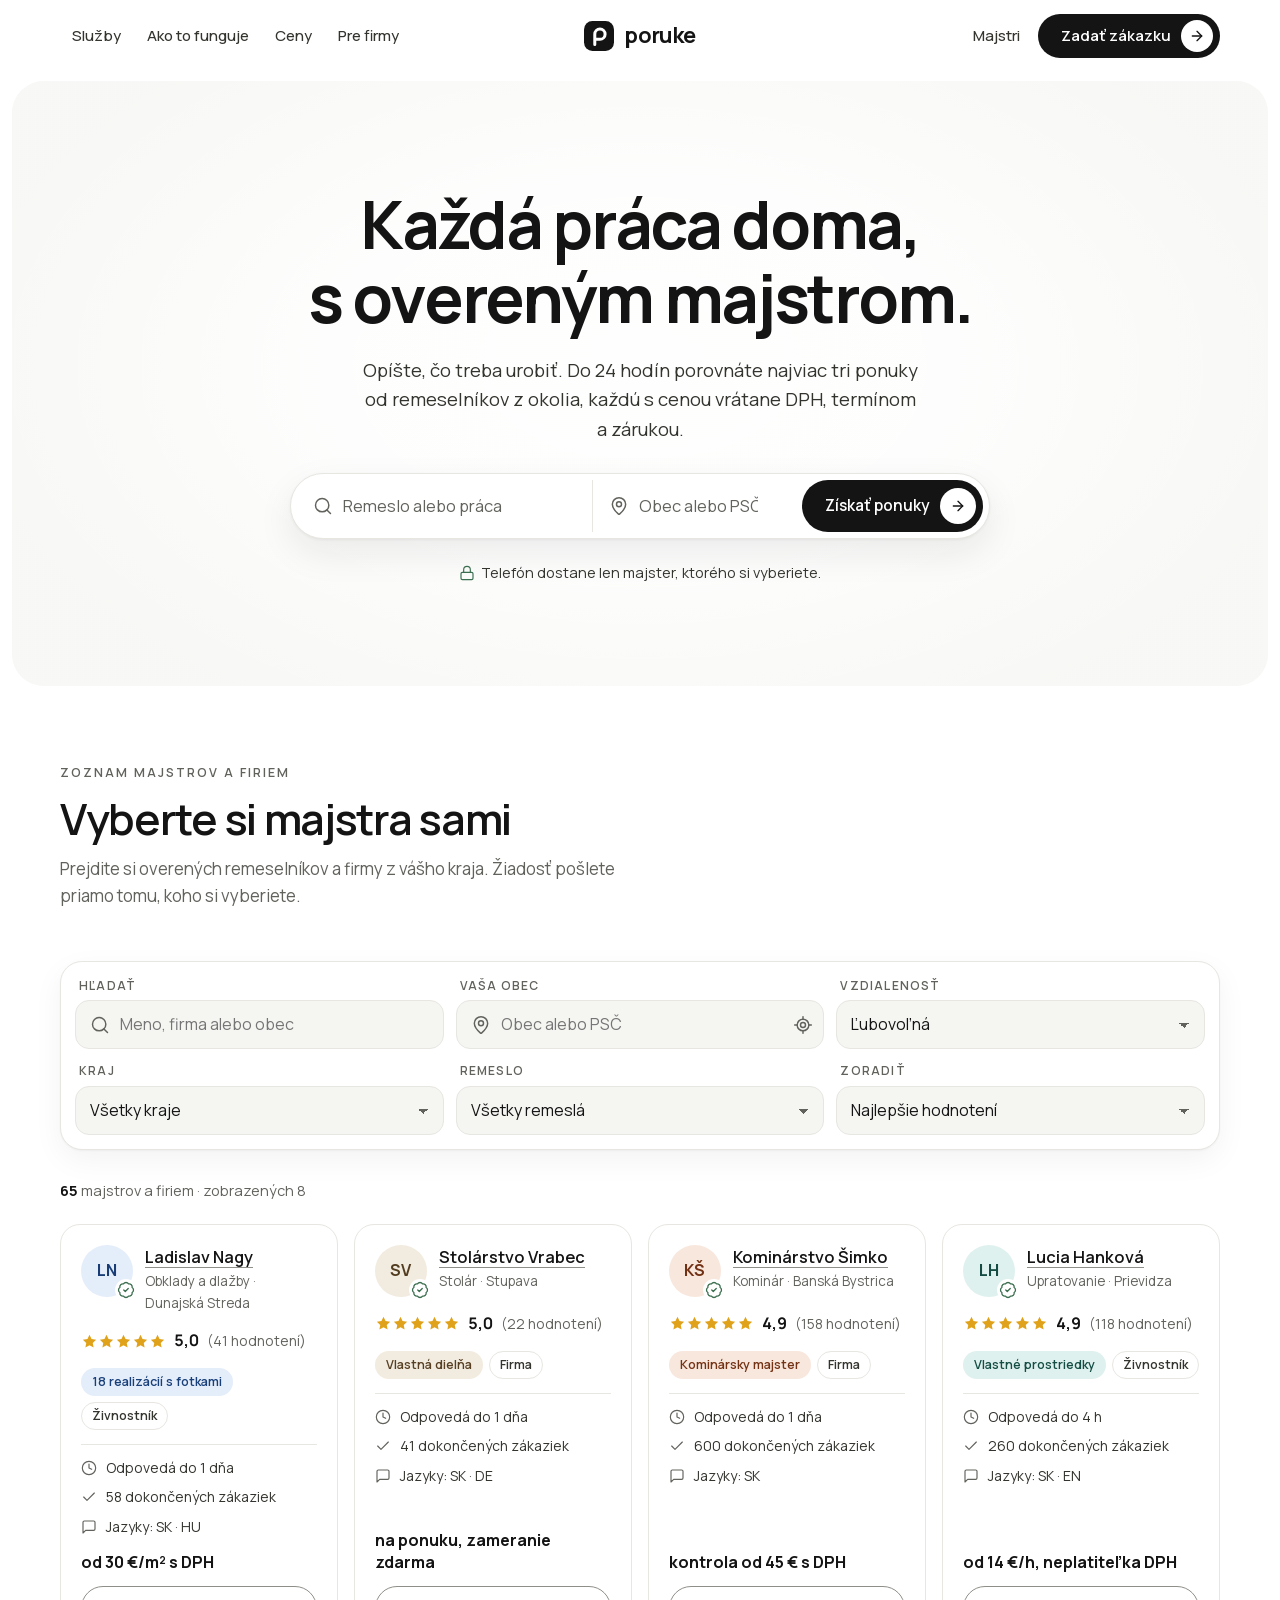
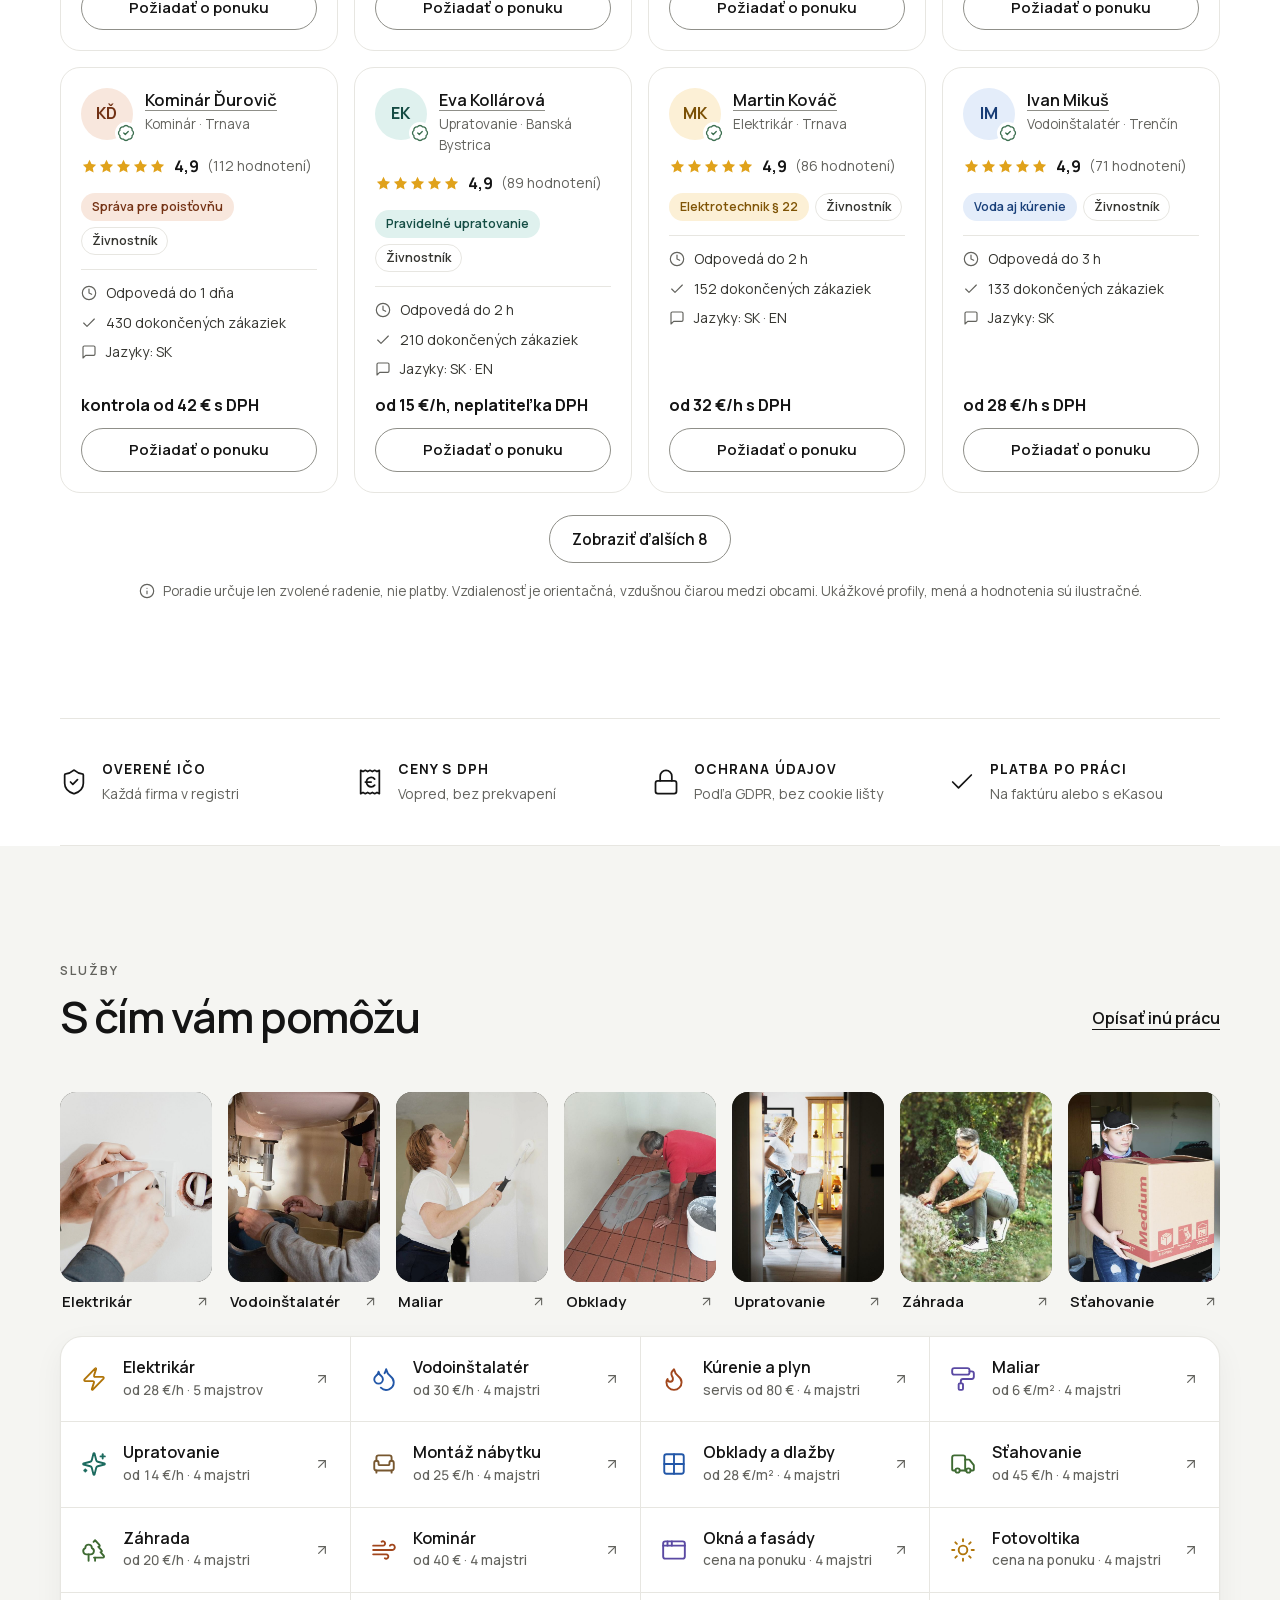
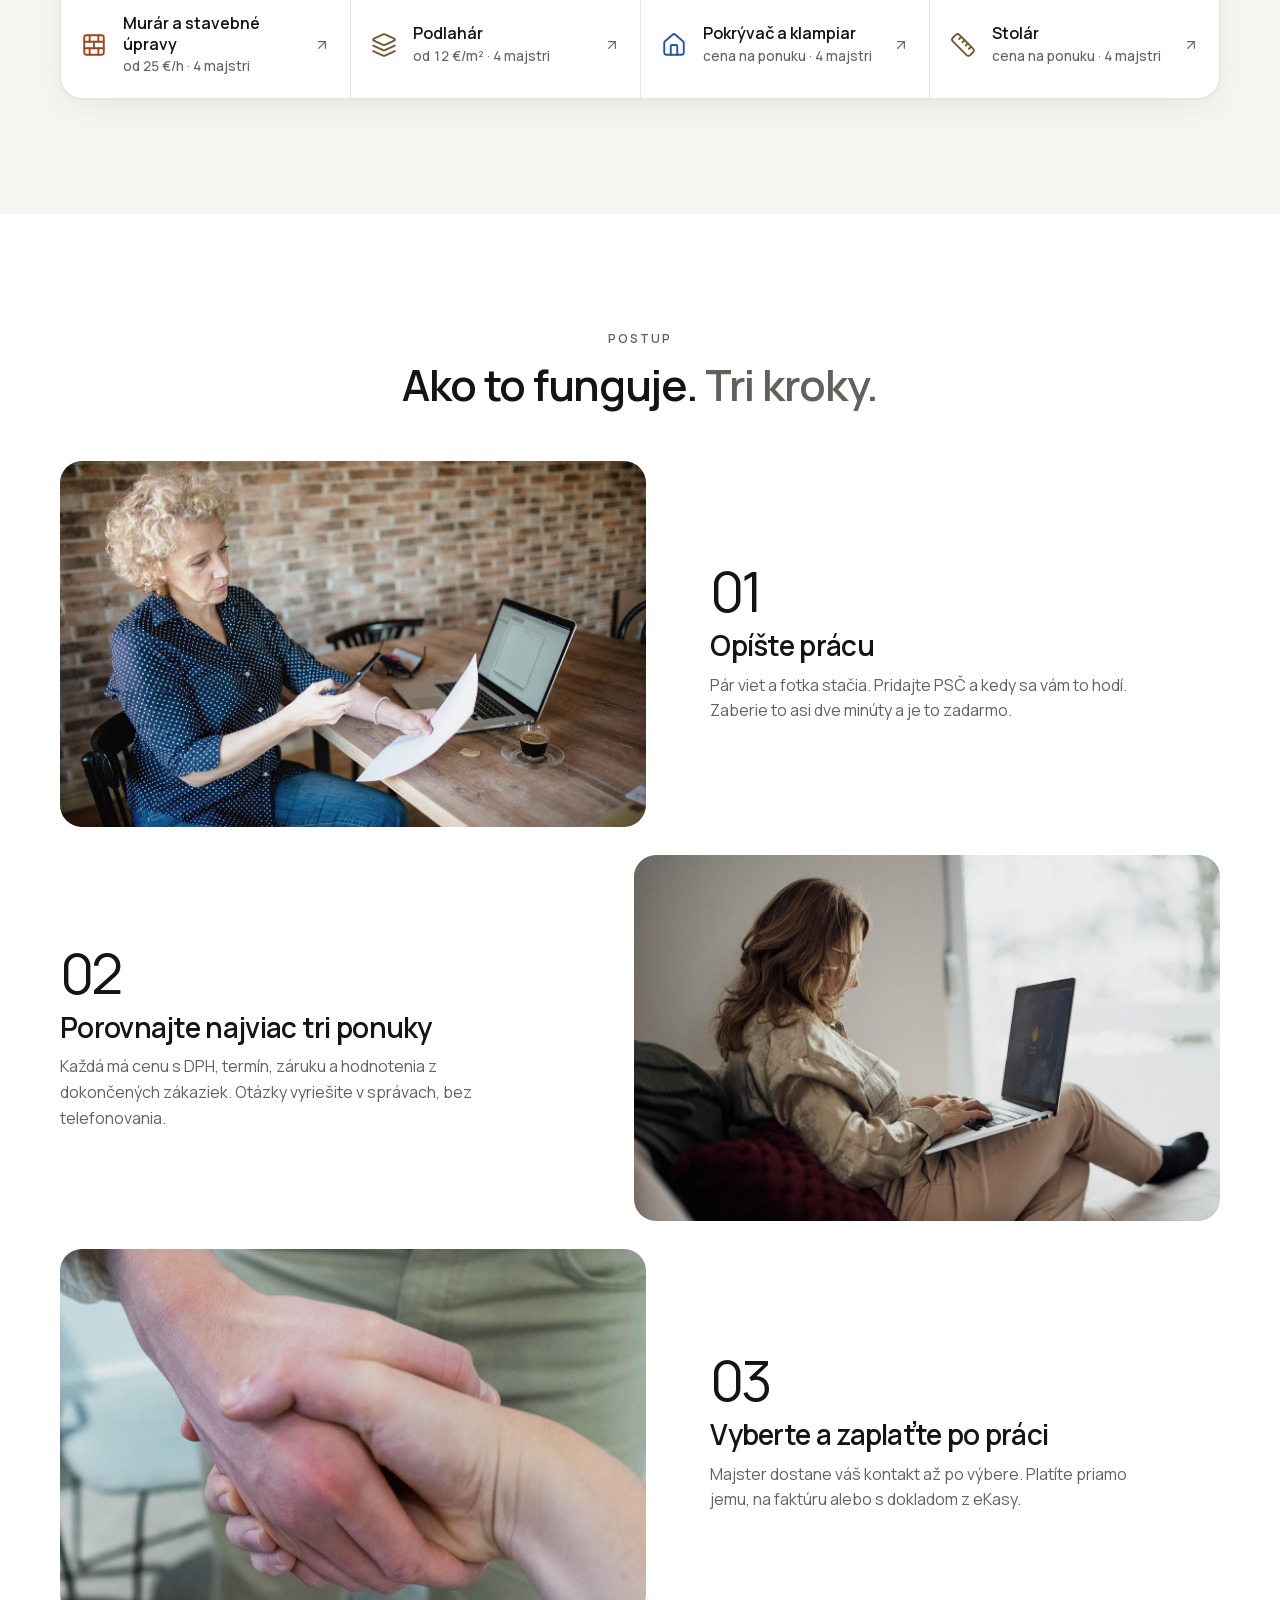
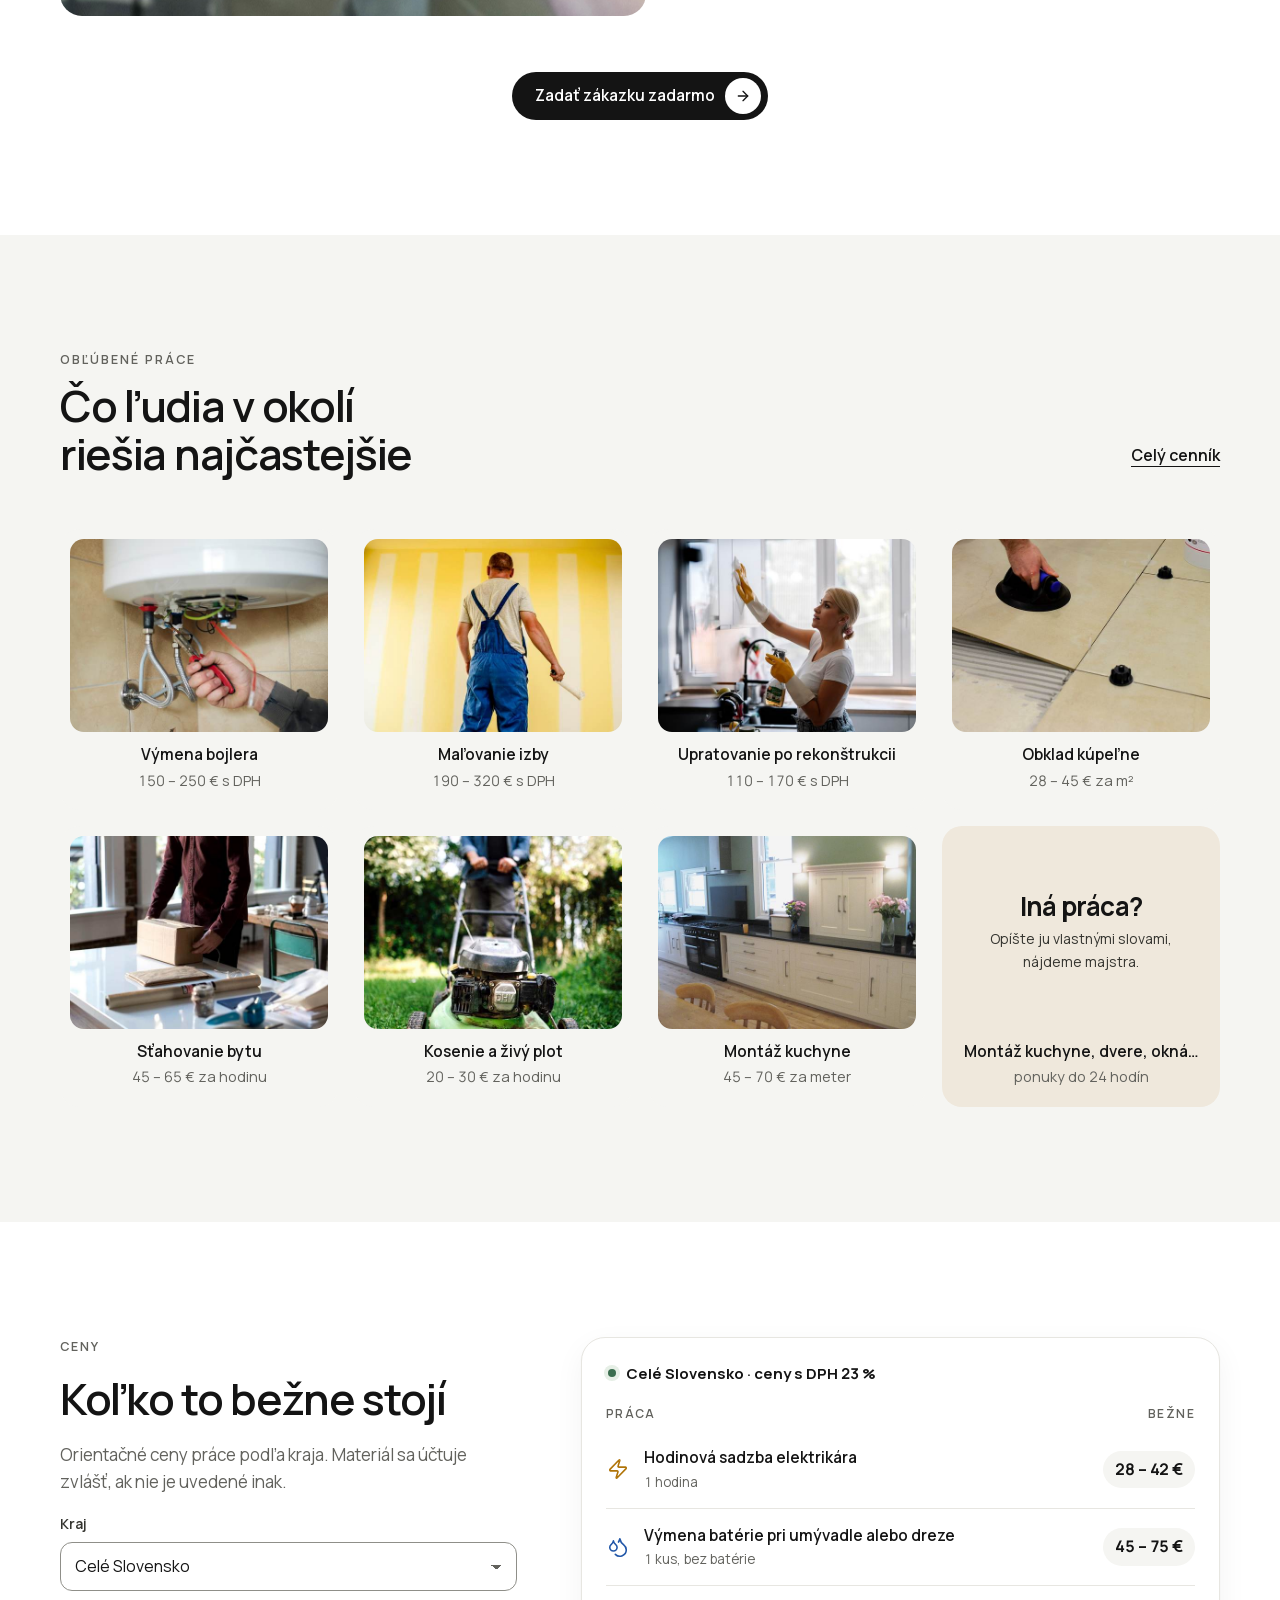
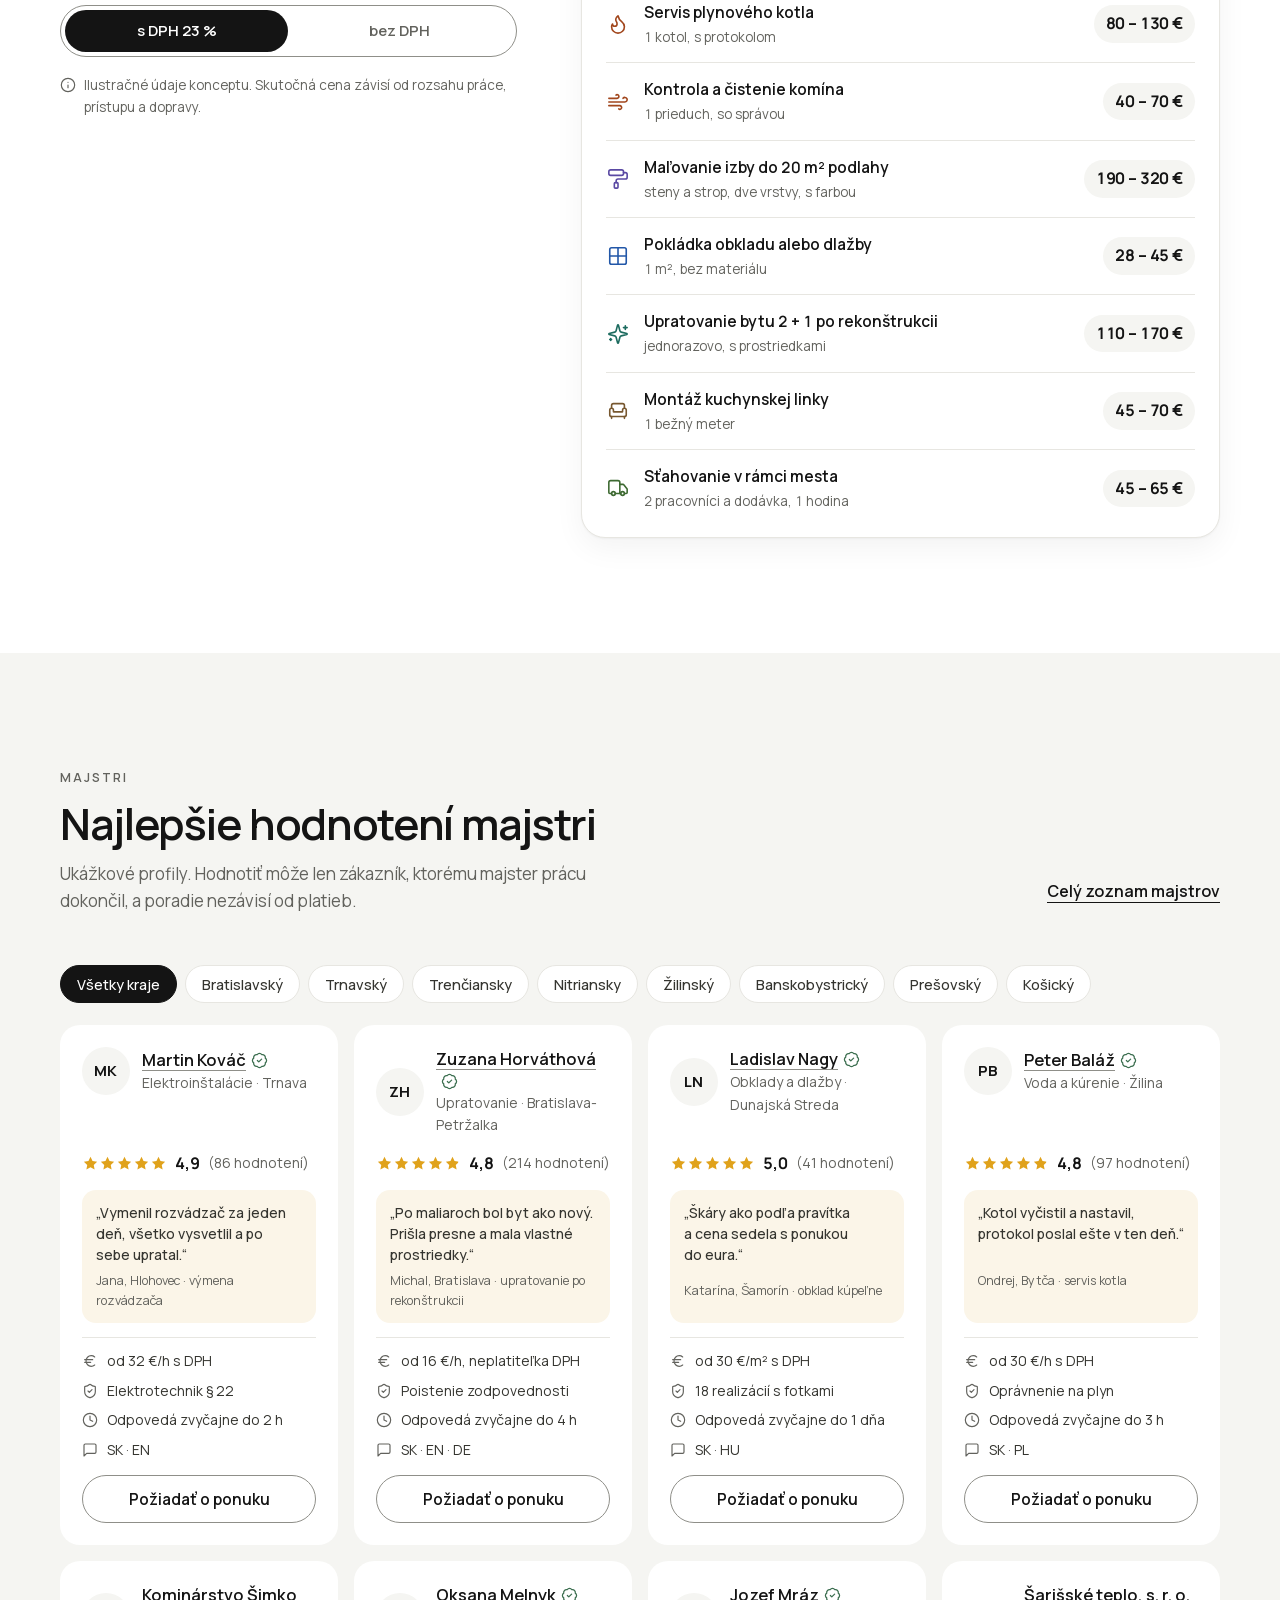
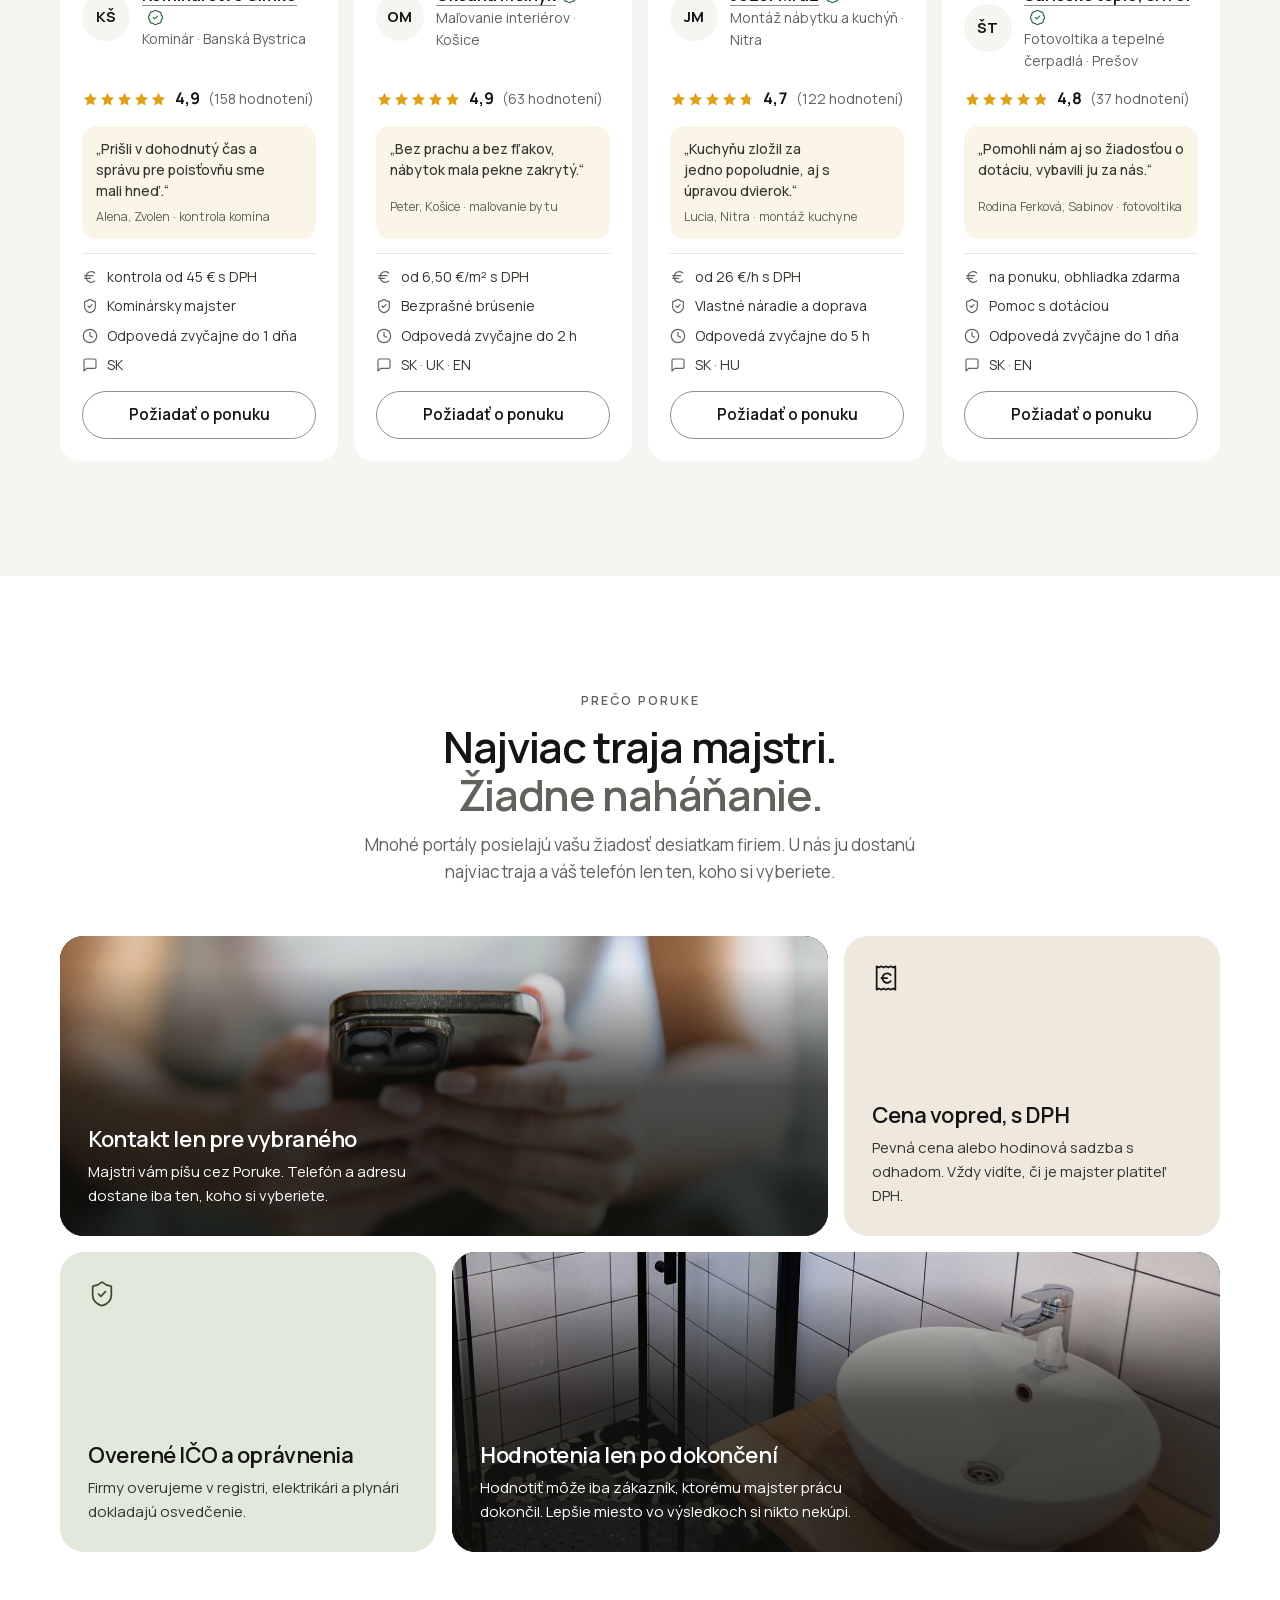
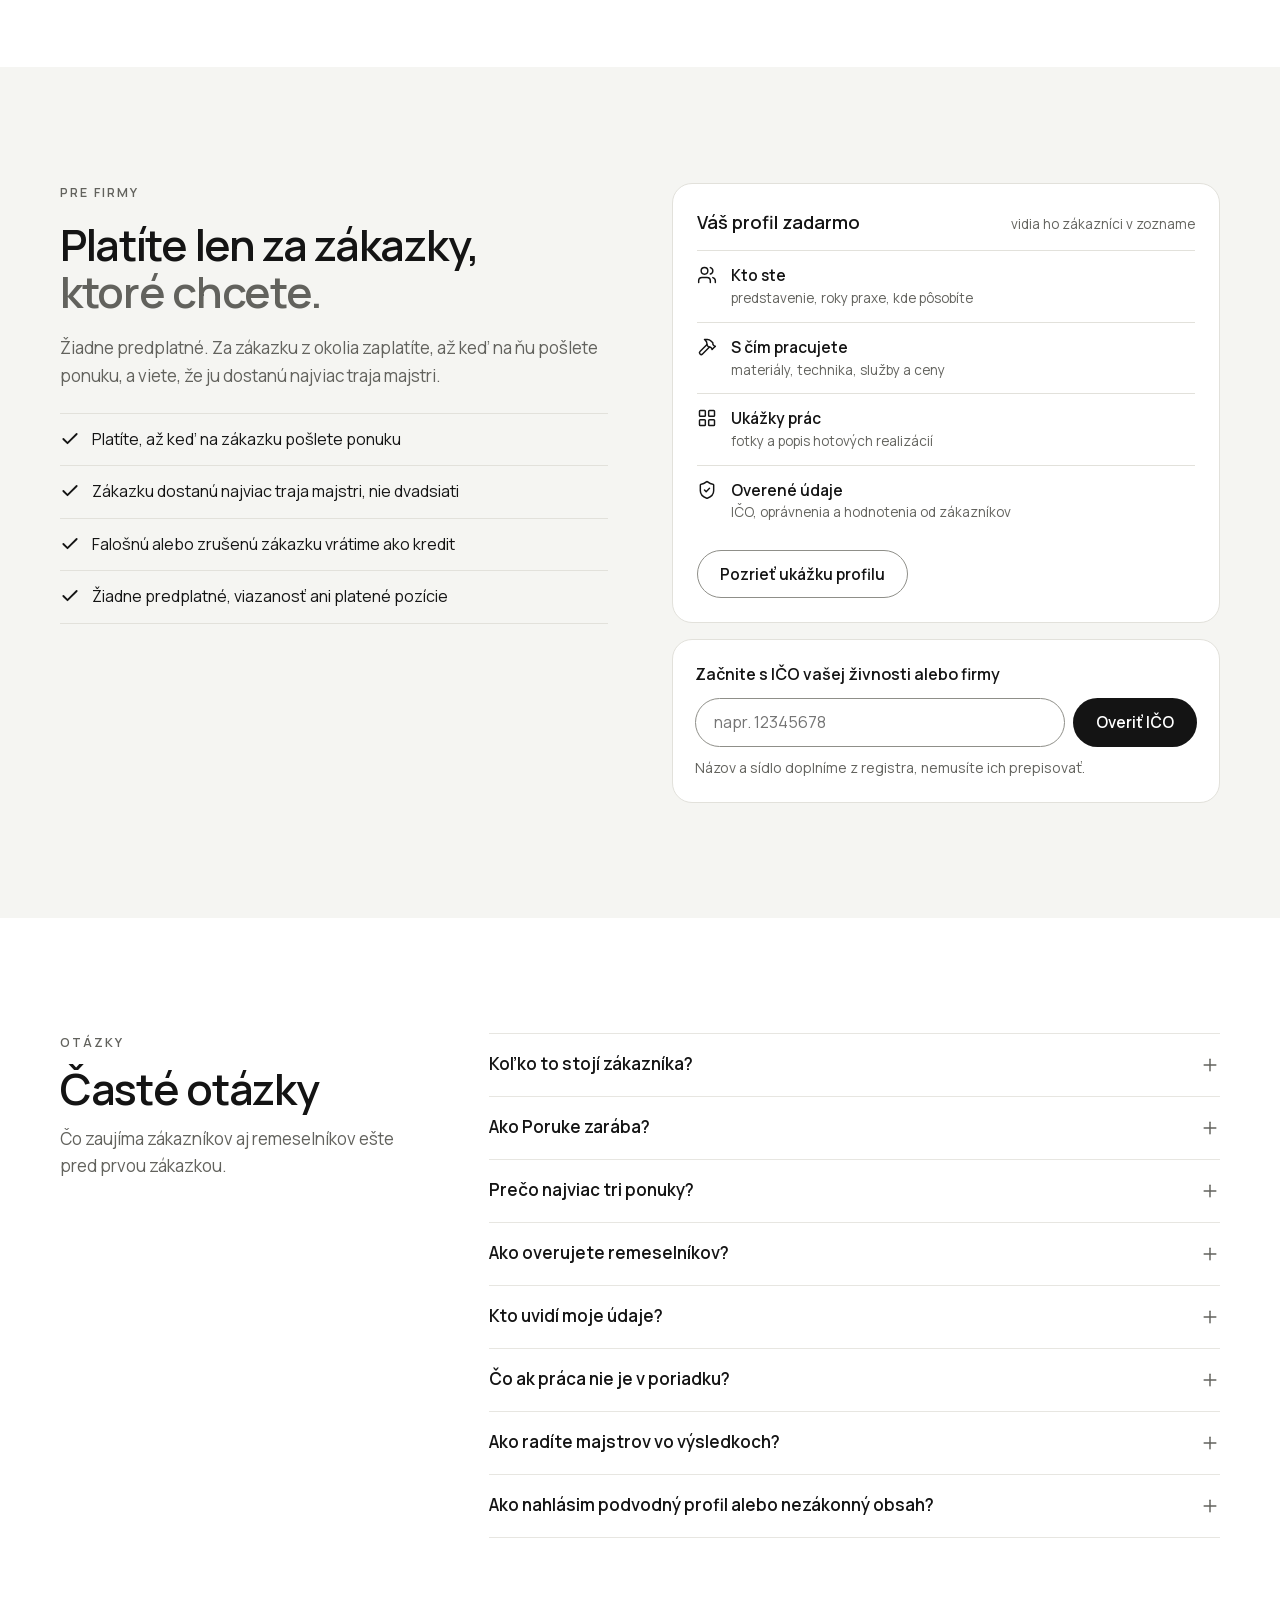
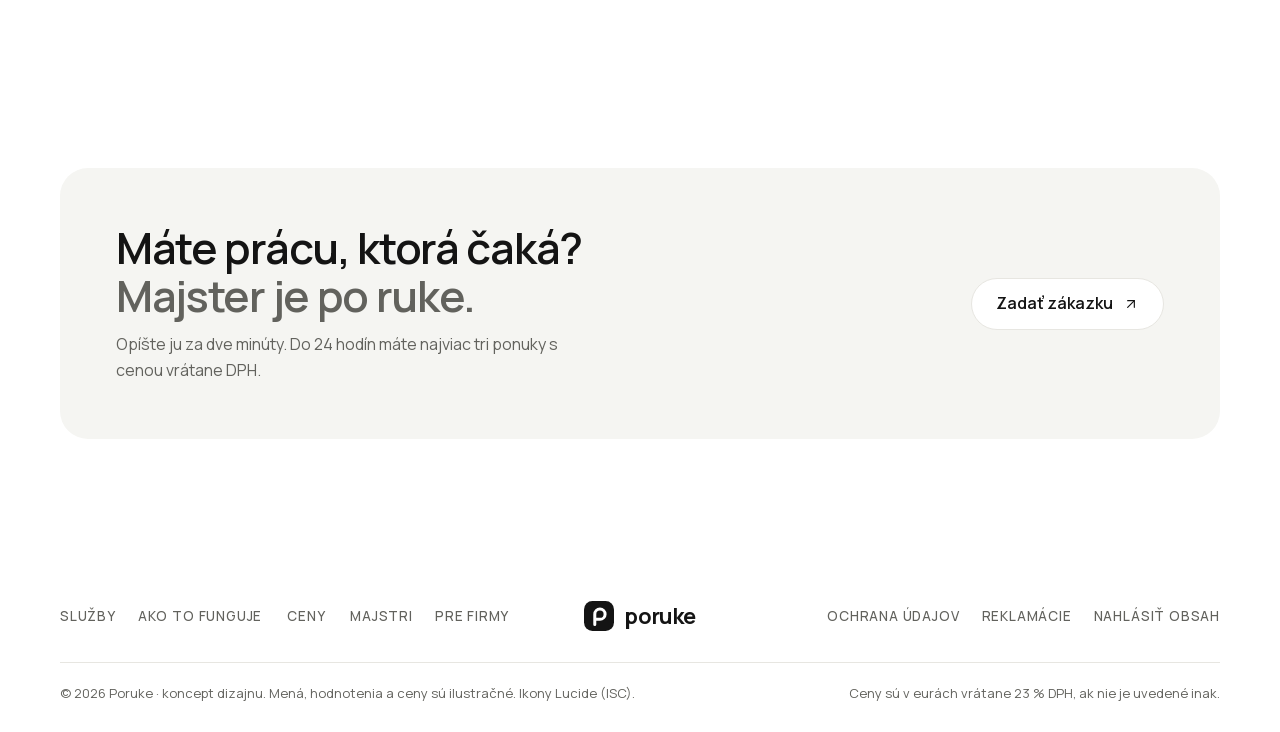
==== commit c4d3061e: "Karty majstrov: avatar vždy hore, služby bez sivého pásu po skoku z menu Co-Authored-By: Claude Opus" ====
--- a/src/index.html
+++ b/src/index.html
@@ -322,7 +322,8 @@
 .dx-list{list-style:none;margin:0;padding:0;display:grid;grid-template-columns:repeat(4, minmax(0,1fr));gap:16px}
 .biz{position:relative;display:flex;flex-direction:column;gap:14px;min-width:0;padding:20px;border:1px solid var(--line);border-radius:20px;background:var(--surface);transition:border-color .15s, box-shadow .2s}
 @media (hover: hover){ .biz:hover{border-color:#D3D1CA;box-shadow:var(--shadow-card)} }
-.biz-head{display:flex;gap:12px;align-items:center;min-width:0}
+/* avatar vždy hore: pri zalomenom „remeslo · obec“ je v rade kariet v rovnakej výške */
+.biz-head{display:flex;gap:12px;align-items:flex-start;min-width:0}
 .biz .ava{width:52px;height:52px;font-size:16px;background:var(--tb);color:color-mix(in srgb, var(--ti) 70%, #000)}
 .biz-main{min-width:0;display:grid;gap:2px}
 .biz h3{font-weight:600;font-size:16.5px;line-height:1.3;letter-spacing:-.01em;overflow-wrap:anywhere}
@@ -2530,7 +2531,8 @@
      (žiadne prebliknutie, rýchle LCP). V mriežkach sa vynára každá položka zvlášť, s malým odstupom. */
   // príprava až vo voľnej chvíli po načítaní: nebrzdí prvé vykreslenie, skryje len to, čo je pod okrajom obrazovky
   const setupReveal = () => {
-    const GROUPS = ['.guar', '.strip-track', '.dir', '.zig', '.projects', '.pros', '.bento', '.faq'];
+    // .dir nie: čiary medzi bunkami tvorí sivé pozadie mriežky, pod skrytými bunkami by presvitalo ako sivý blok
+    const GROUPS = ['.guar', '.strip-track', '.zig', '.projects', '.pros', '.bento', '.faq'];
     const isGroup = el => GROUPS.some(g => el.matches(g));
     // vodorovne posuvný pás (mobil) sa vynorí ako celok, nie po kartách pri potiahnutí prstom
     const scrollsX = g => g.scrollWidth > g.clientWidth + 1 && /auto|scroll/.test(getComputedStyle(g).overflowX);
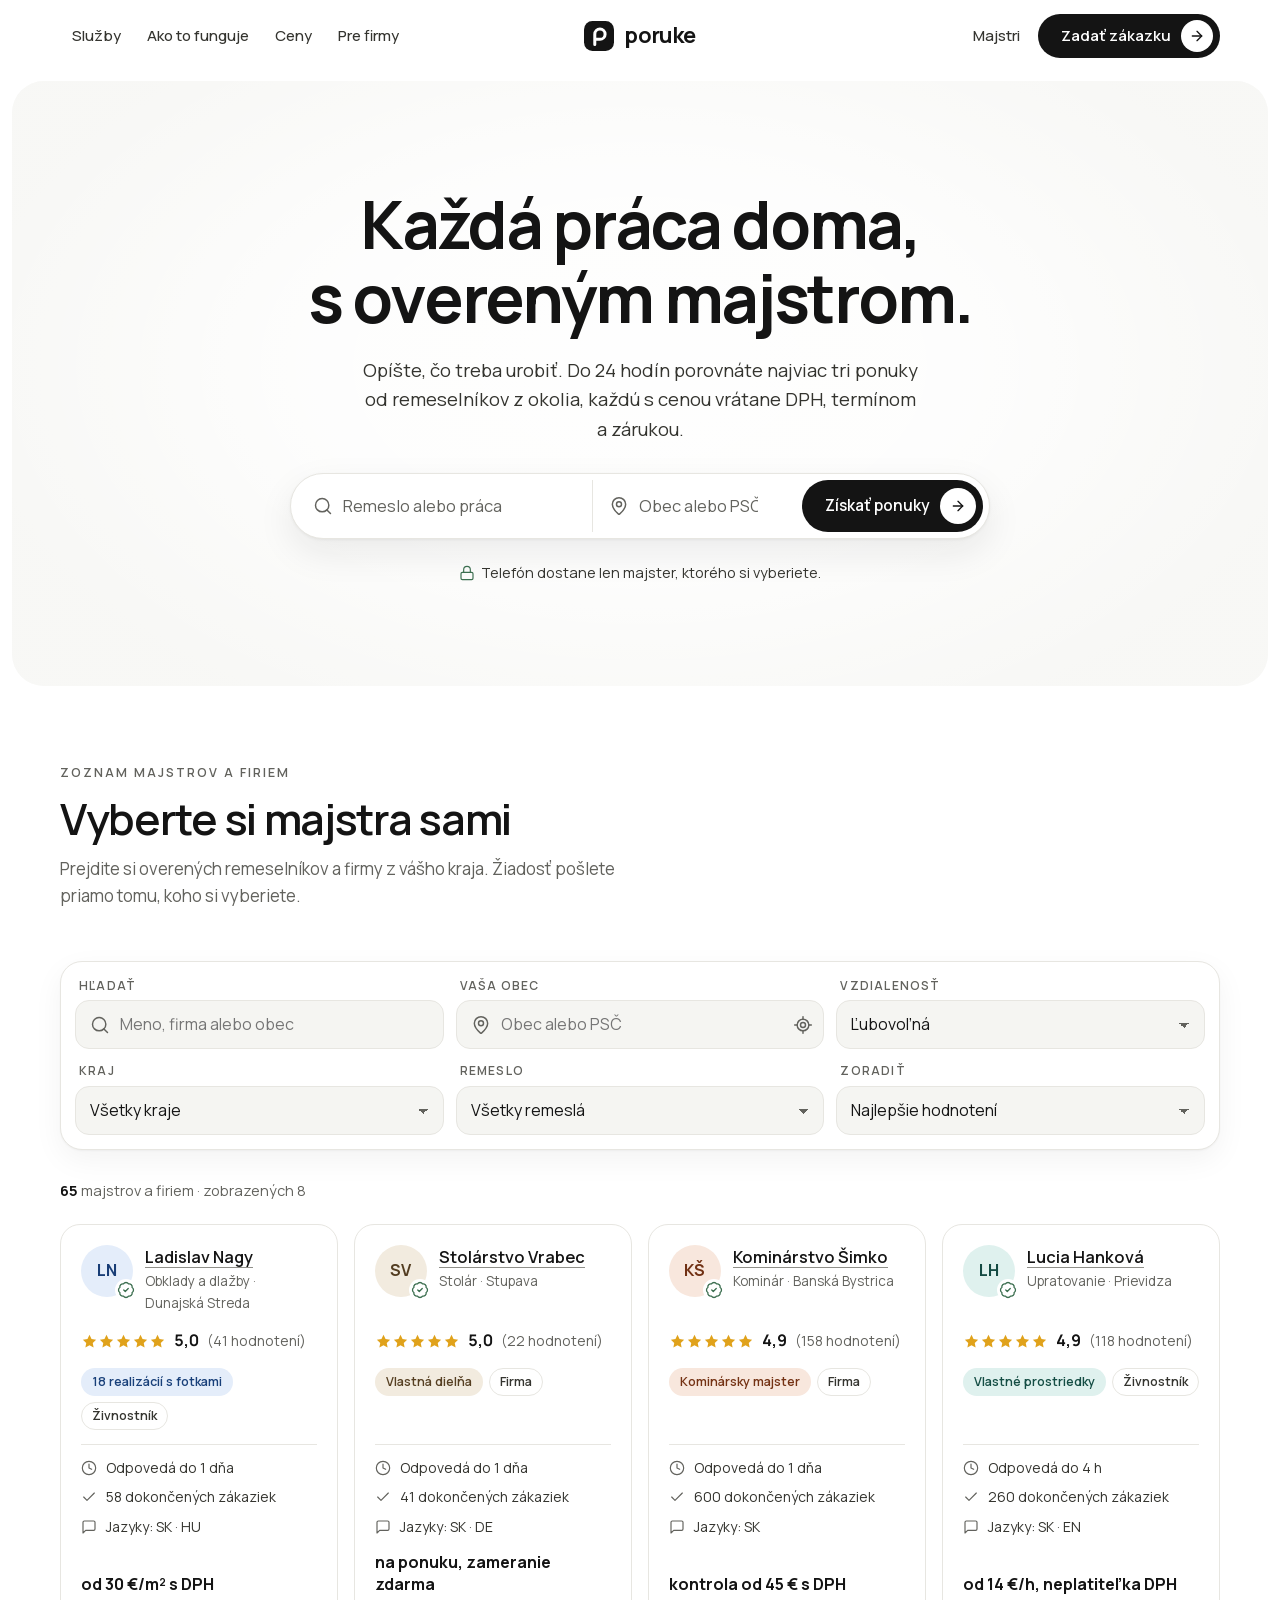
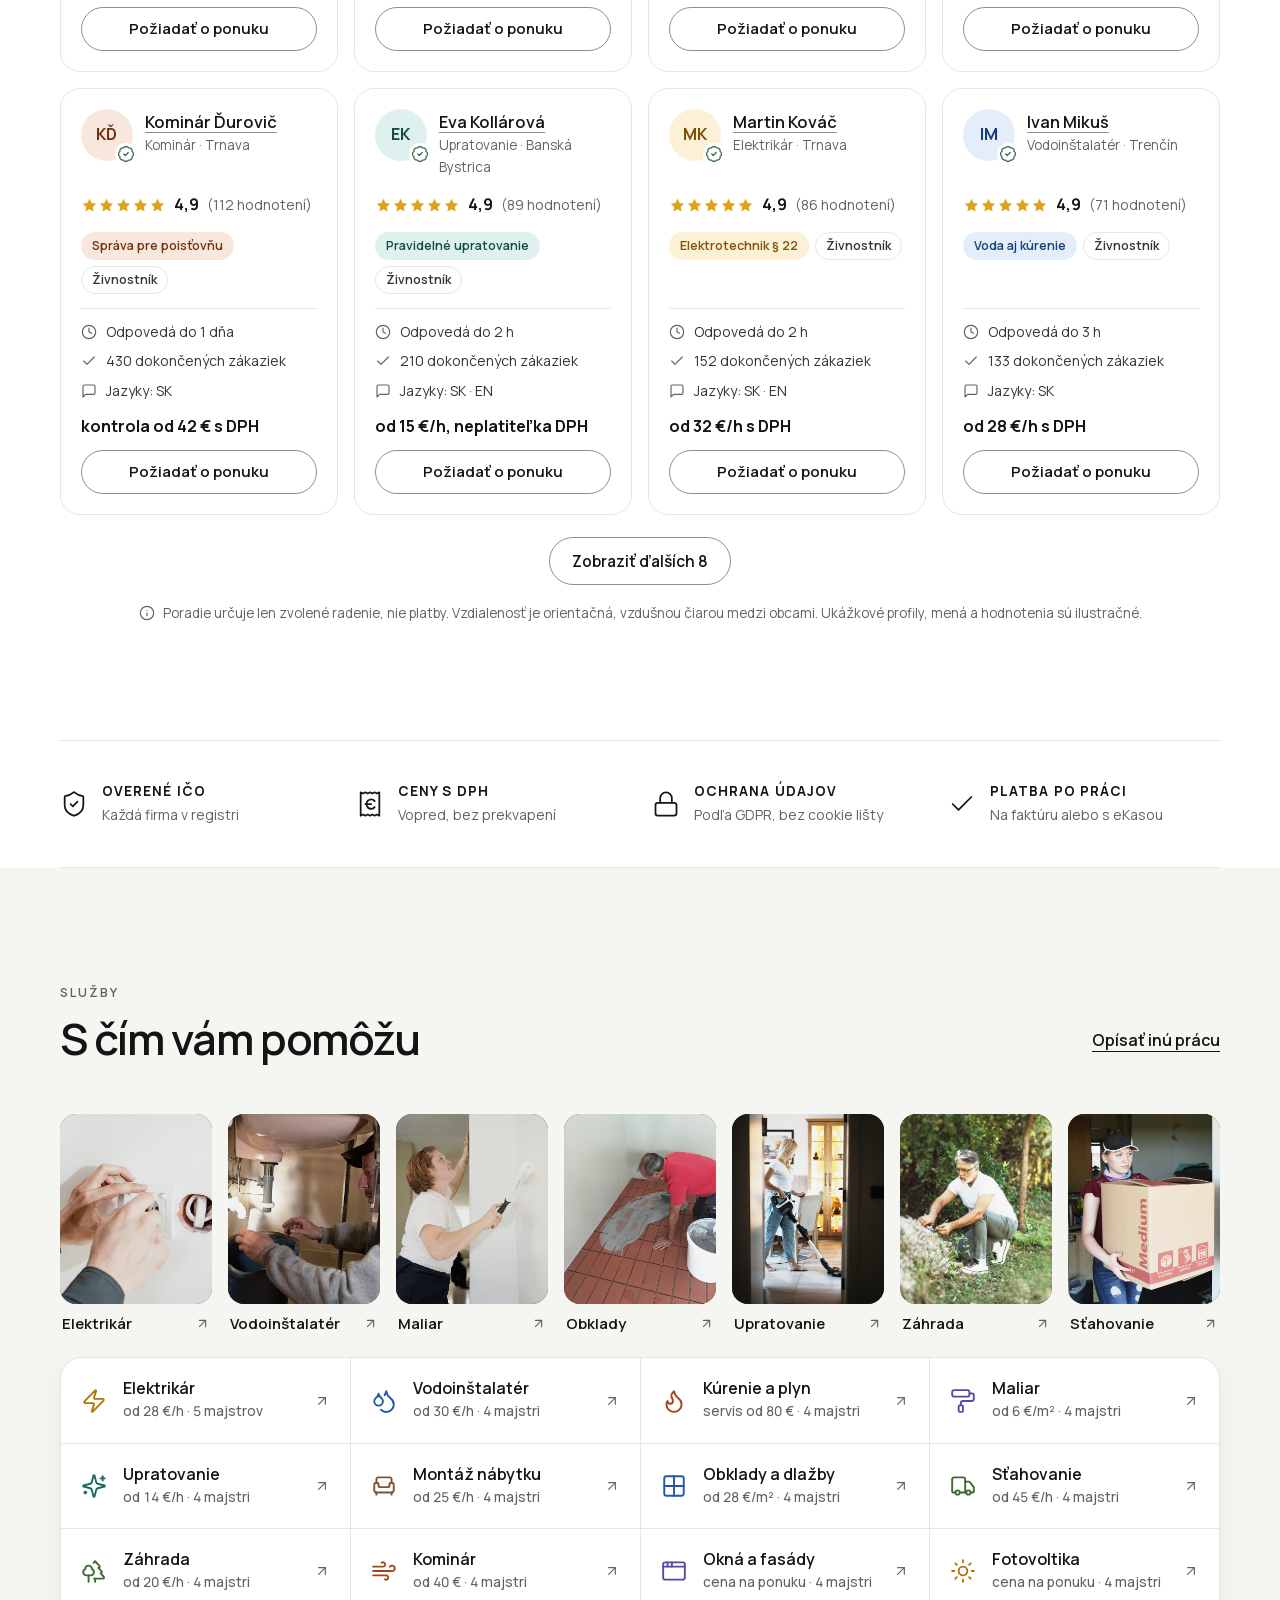
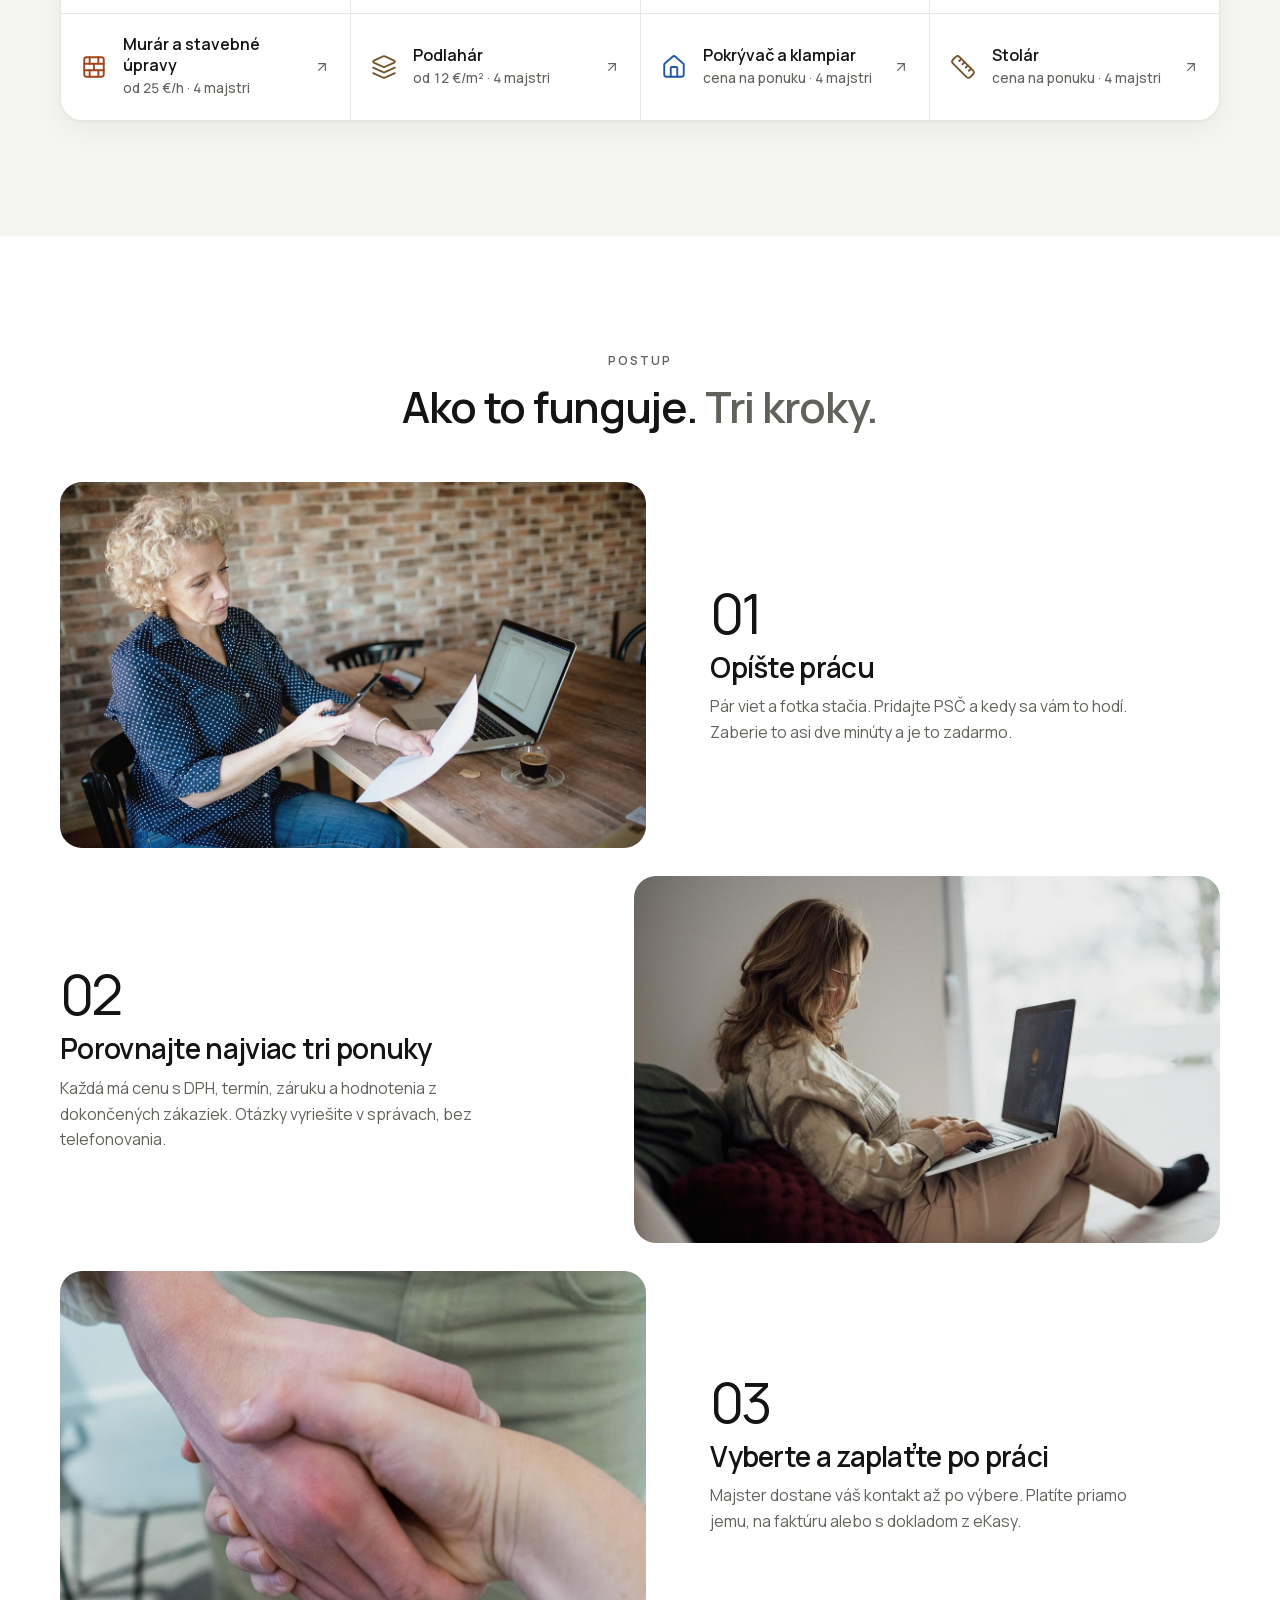
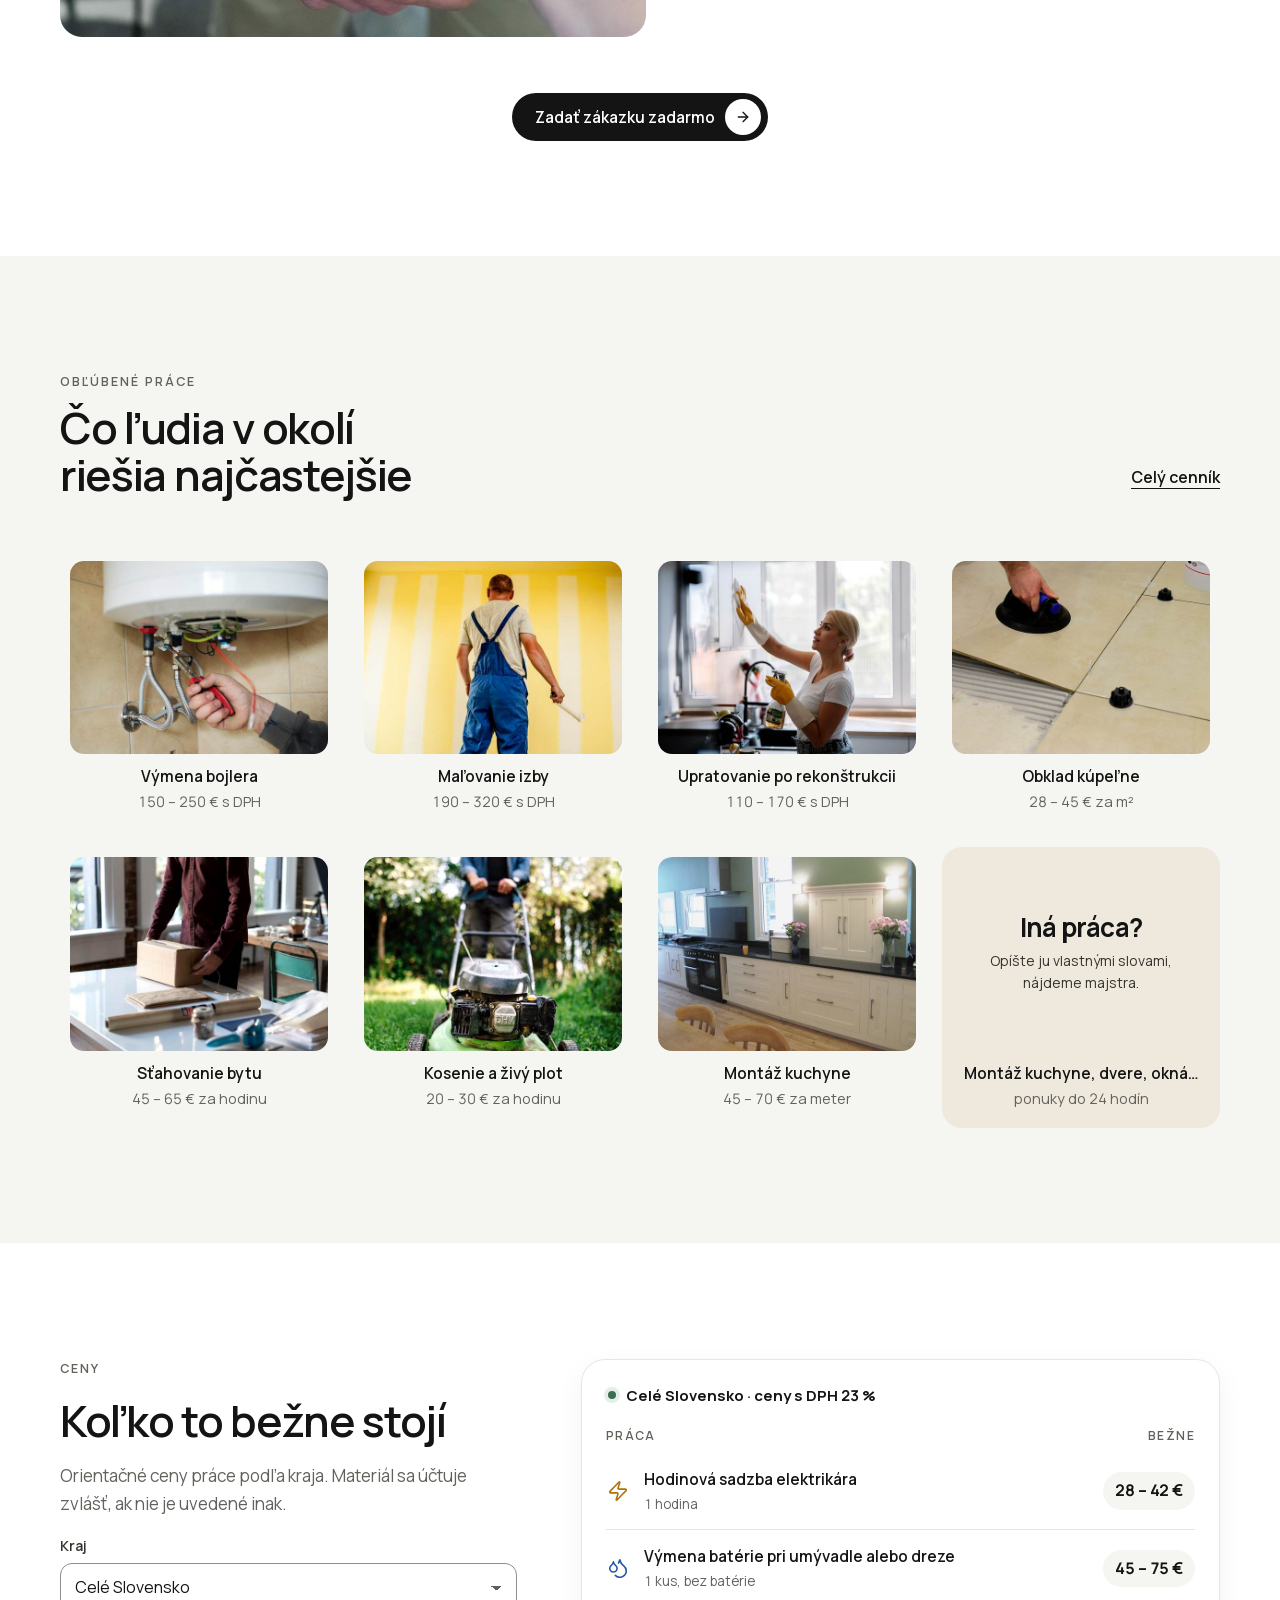
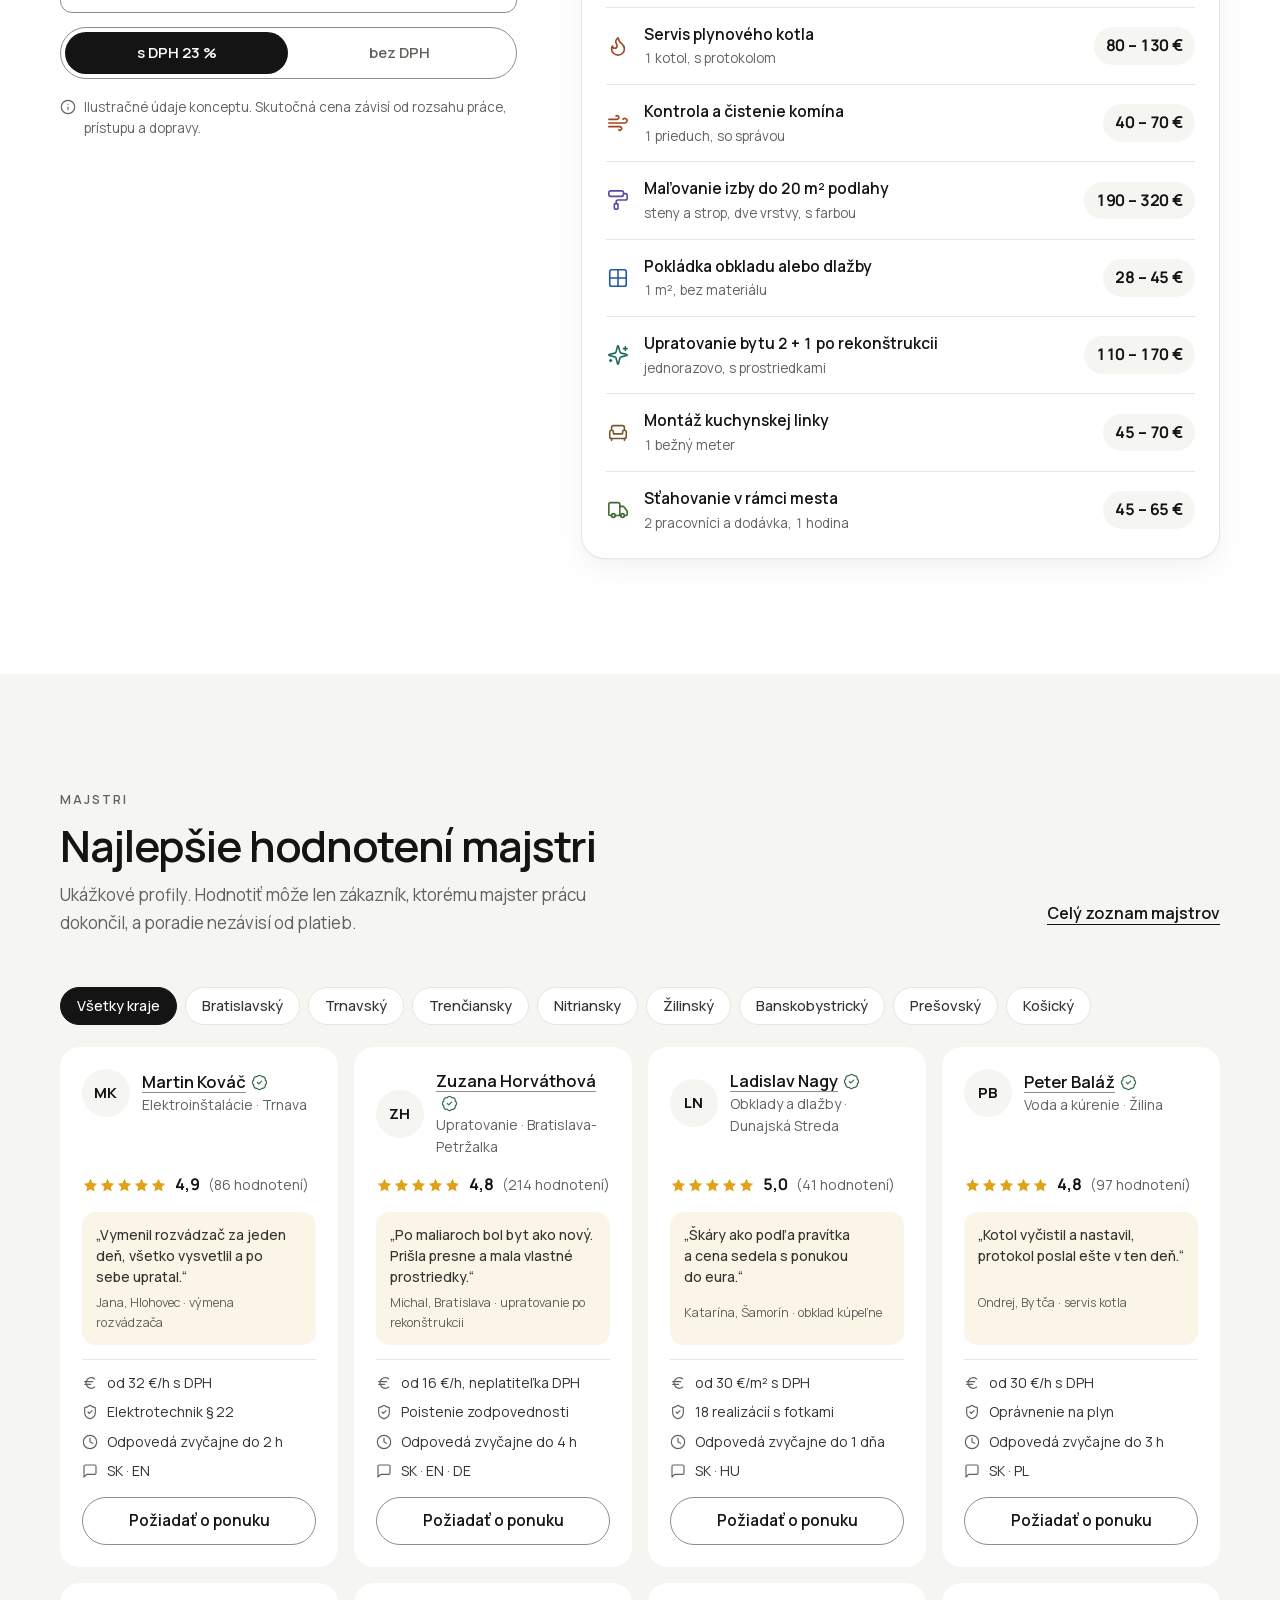
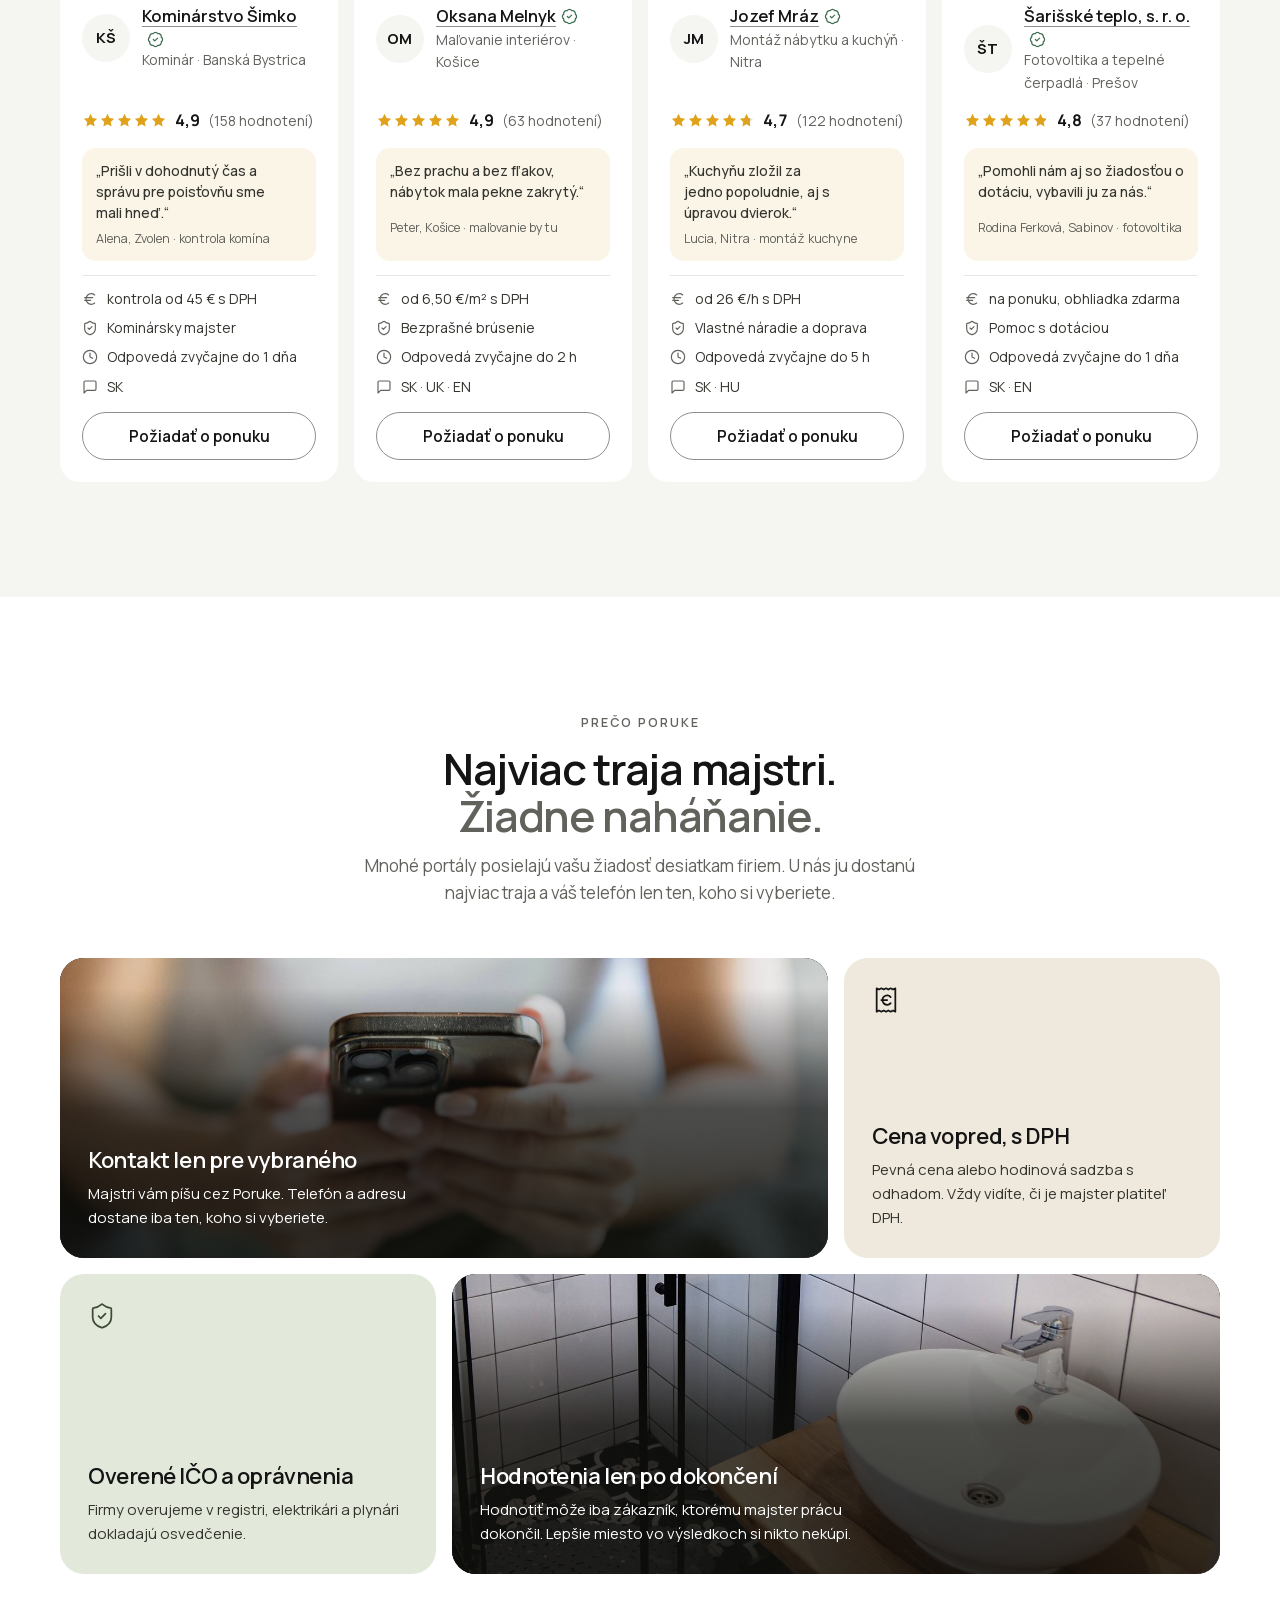
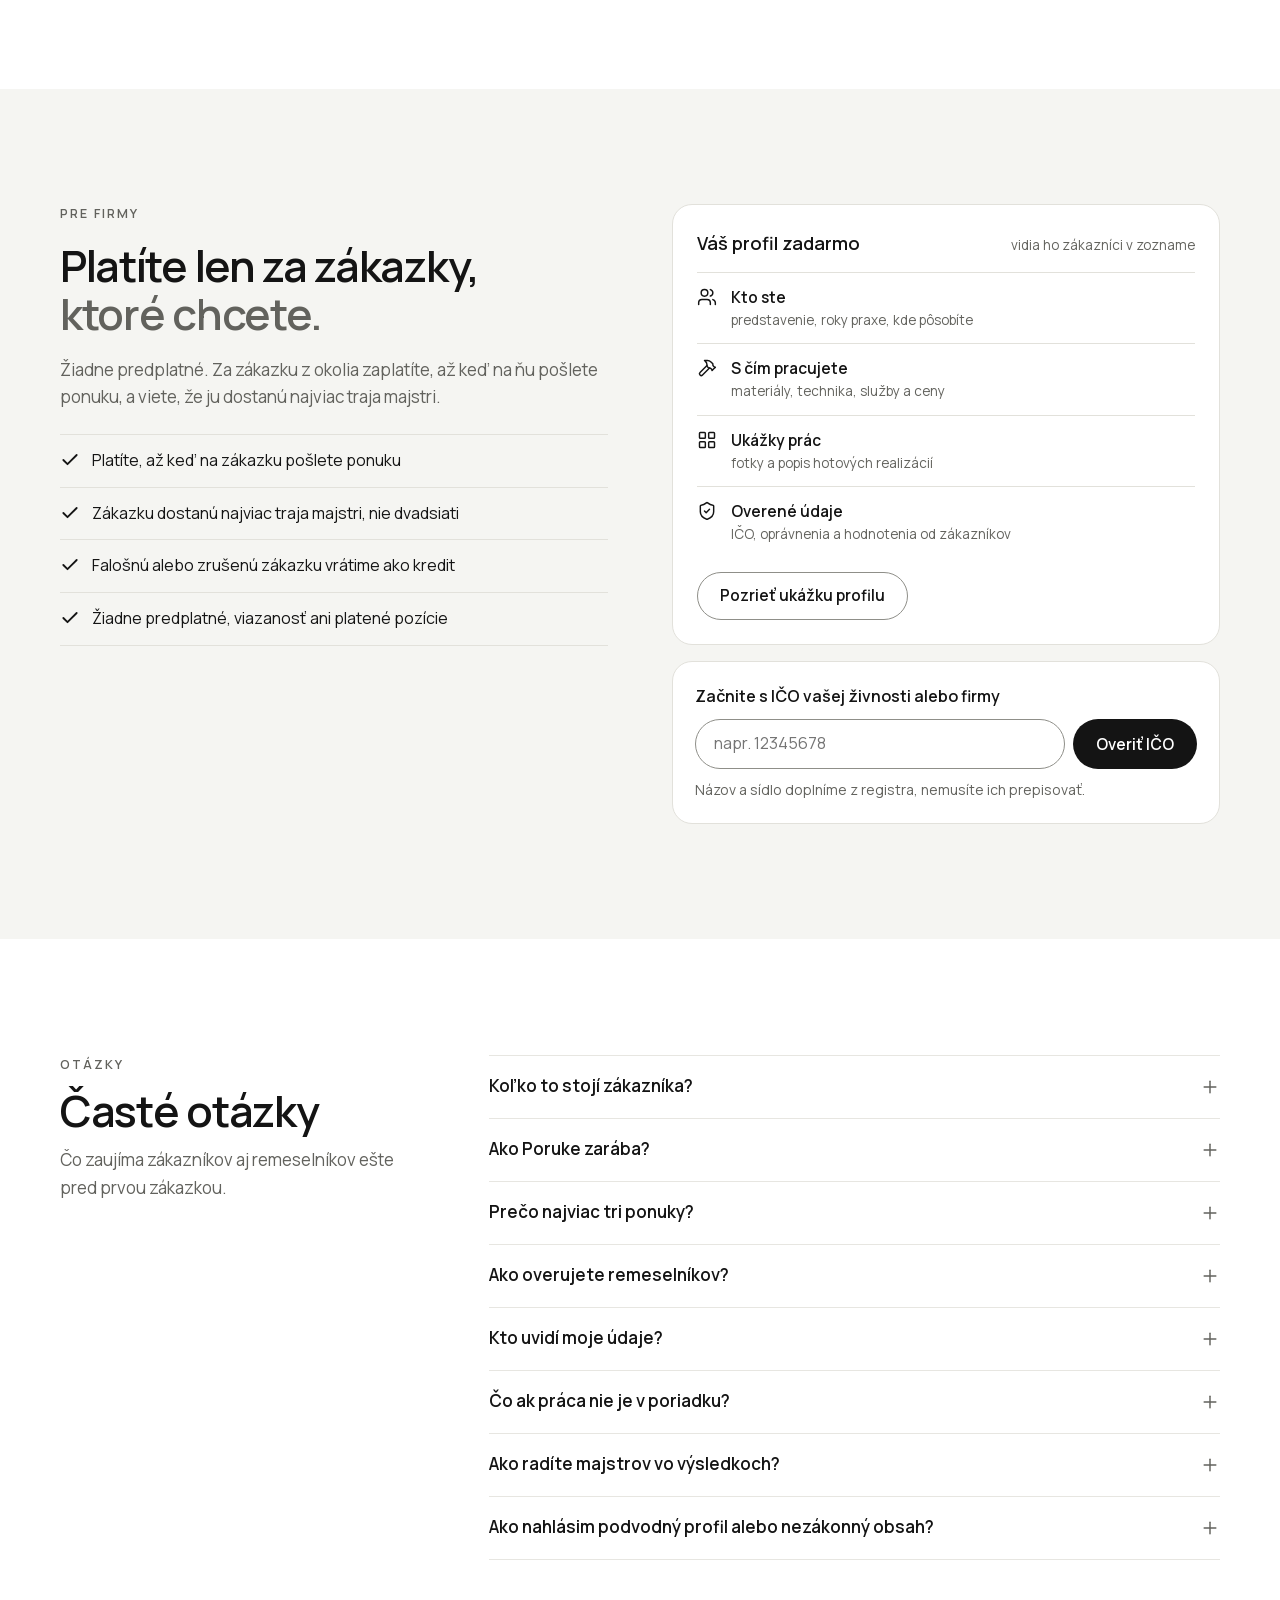
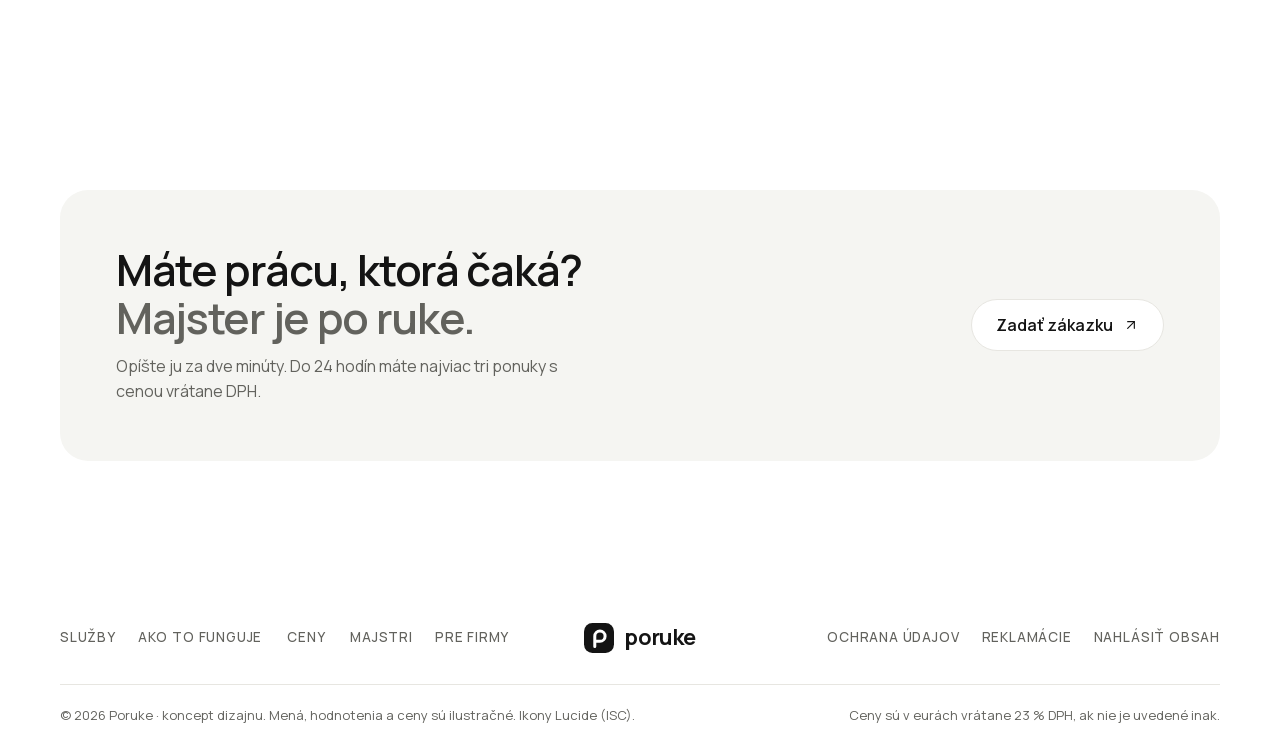
==== commit 21581770: "Karty majstrov: hodnotenie, štítky, údaje a tlačidlo v rade v jednej línii CSS subgrid: časti karty " ====
--- a/src/index.html
+++ b/src/index.html
@@ -321,6 +321,13 @@
 /* Karty majstrov: 4 / 3 / 2 / 1 v rade, rovnaká výška v rade, tlačidlo vždy dole */
 .dx-list{list-style:none;margin:0;padding:0;display:grid;grid-template-columns:repeat(4, minmax(0,1fr));gap:16px}
 .biz{position:relative;display:flex;flex-direction:column;gap:14px;min-width:0;padding:20px;border:1px solid var(--line);border-radius:20px;background:var(--surface);transition:border-color .15s, box-shadow .2s}
+/* Časti karty (hlavička, hodnotenie, štítky, údaje, päta) zdieľajú v rade výšku cez subgrid: zalomená obec
+   alebo štítky v jednej karte posunú hodnotenia a údaje vo všetkých kartách radu rovnako. Päta s tlačidlom dole. */
+@supports (grid-template-rows: subgrid){
+  .biz{display:grid;grid-row:span 5;grid-template-rows:subgrid;row-gap:14px;align-content:start}
+  .biz > :not(.biz-foot){align-self:start} /* nenaťahovať štítky a údaje na výšku najvyššej karty v rade */
+  .biz-foot{align-self:end}
+}
 @media (hover: hover){ .biz:hover{border-color:#D3D1CA;box-shadow:var(--shadow-card)} }
 /* avatar vždy hore: pri zalomenom „remeslo · obec“ je v rade kariet v rovnakej výške */
 .biz-head{display:flex;gap:12px;align-items:flex-start;min-width:0}
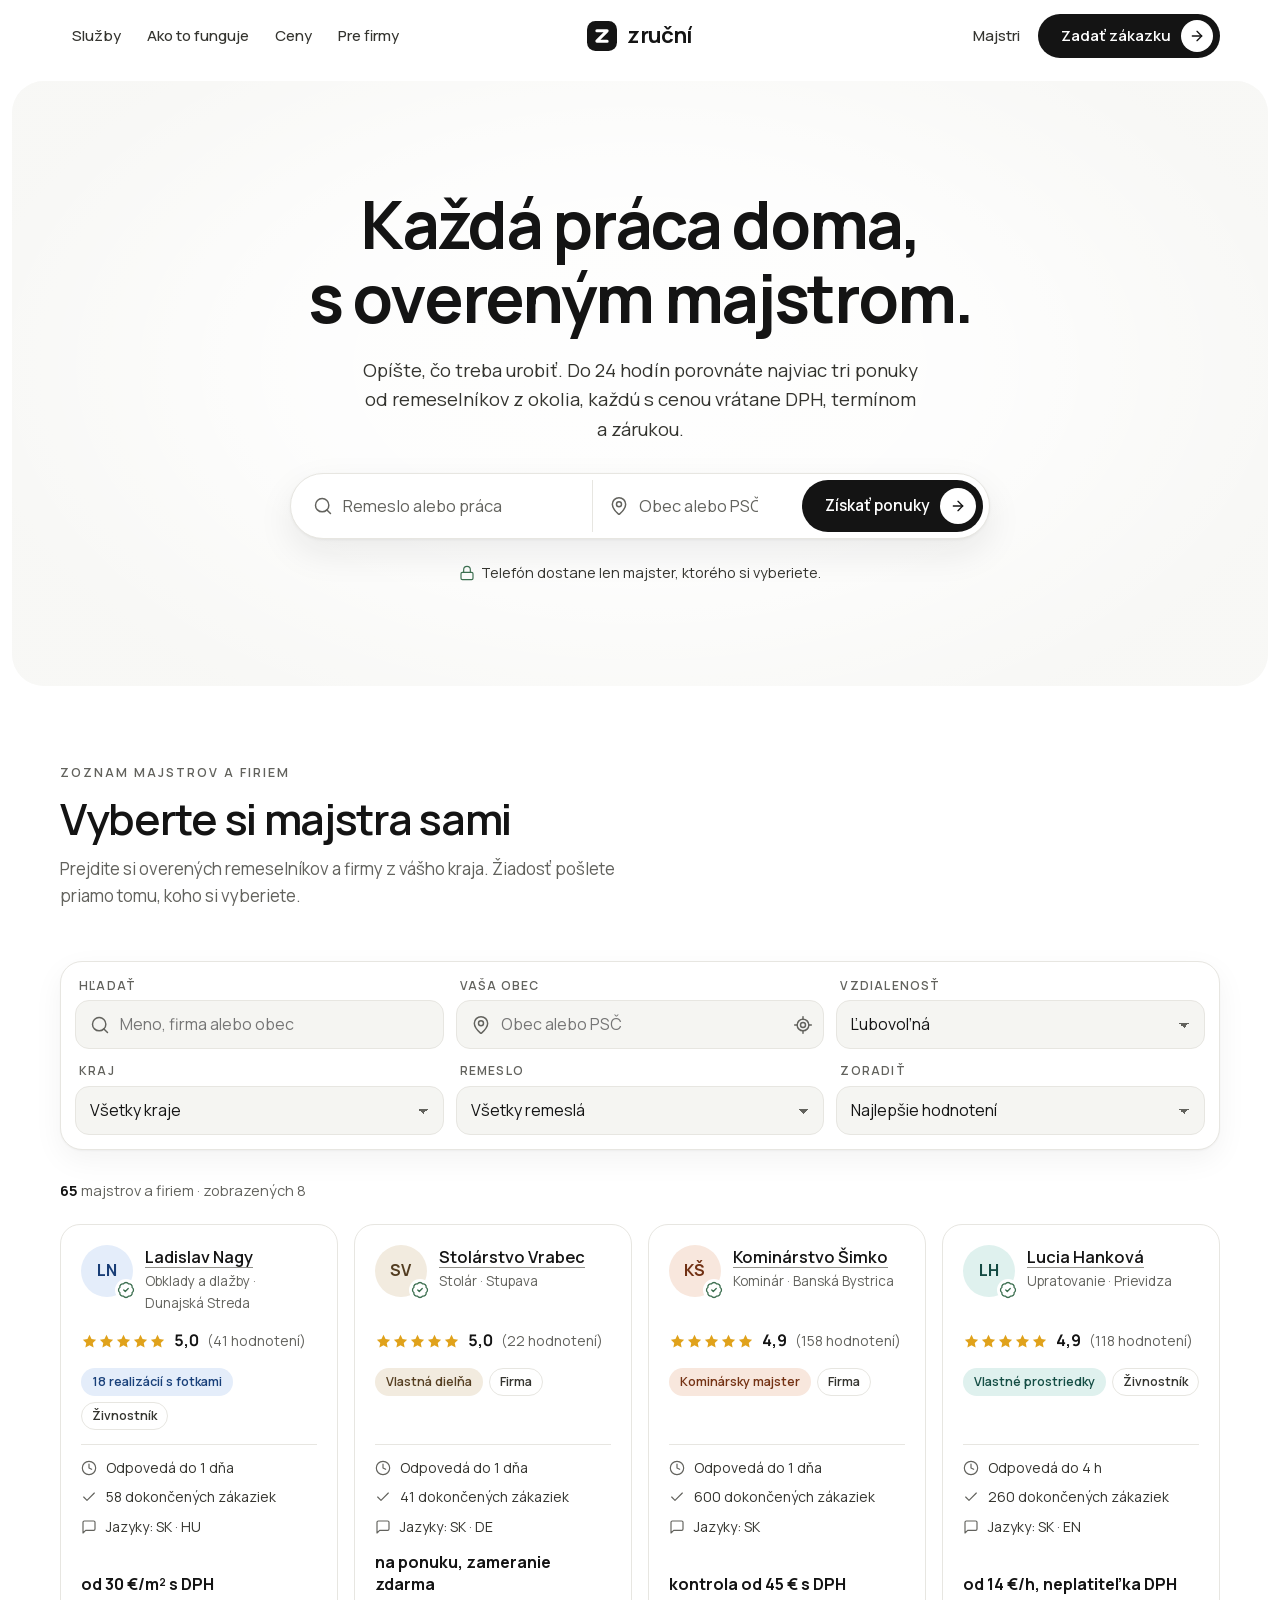
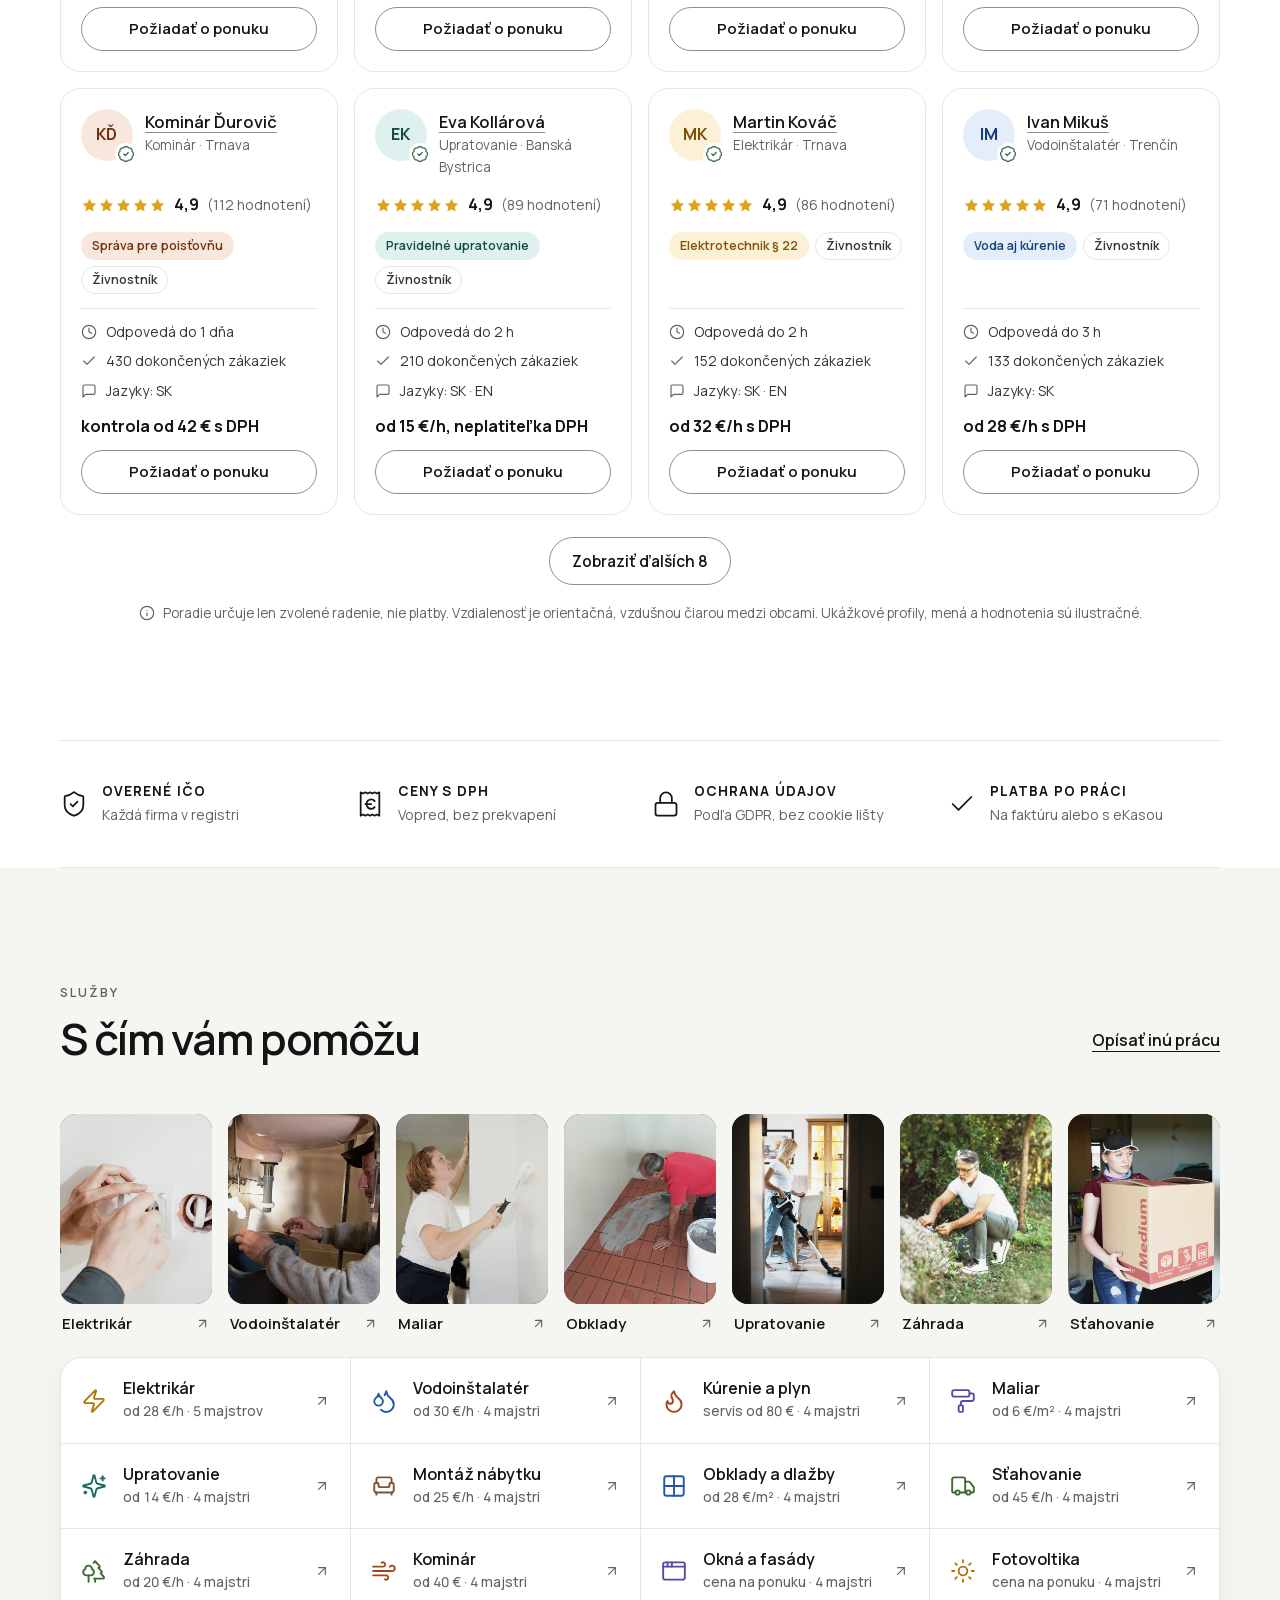
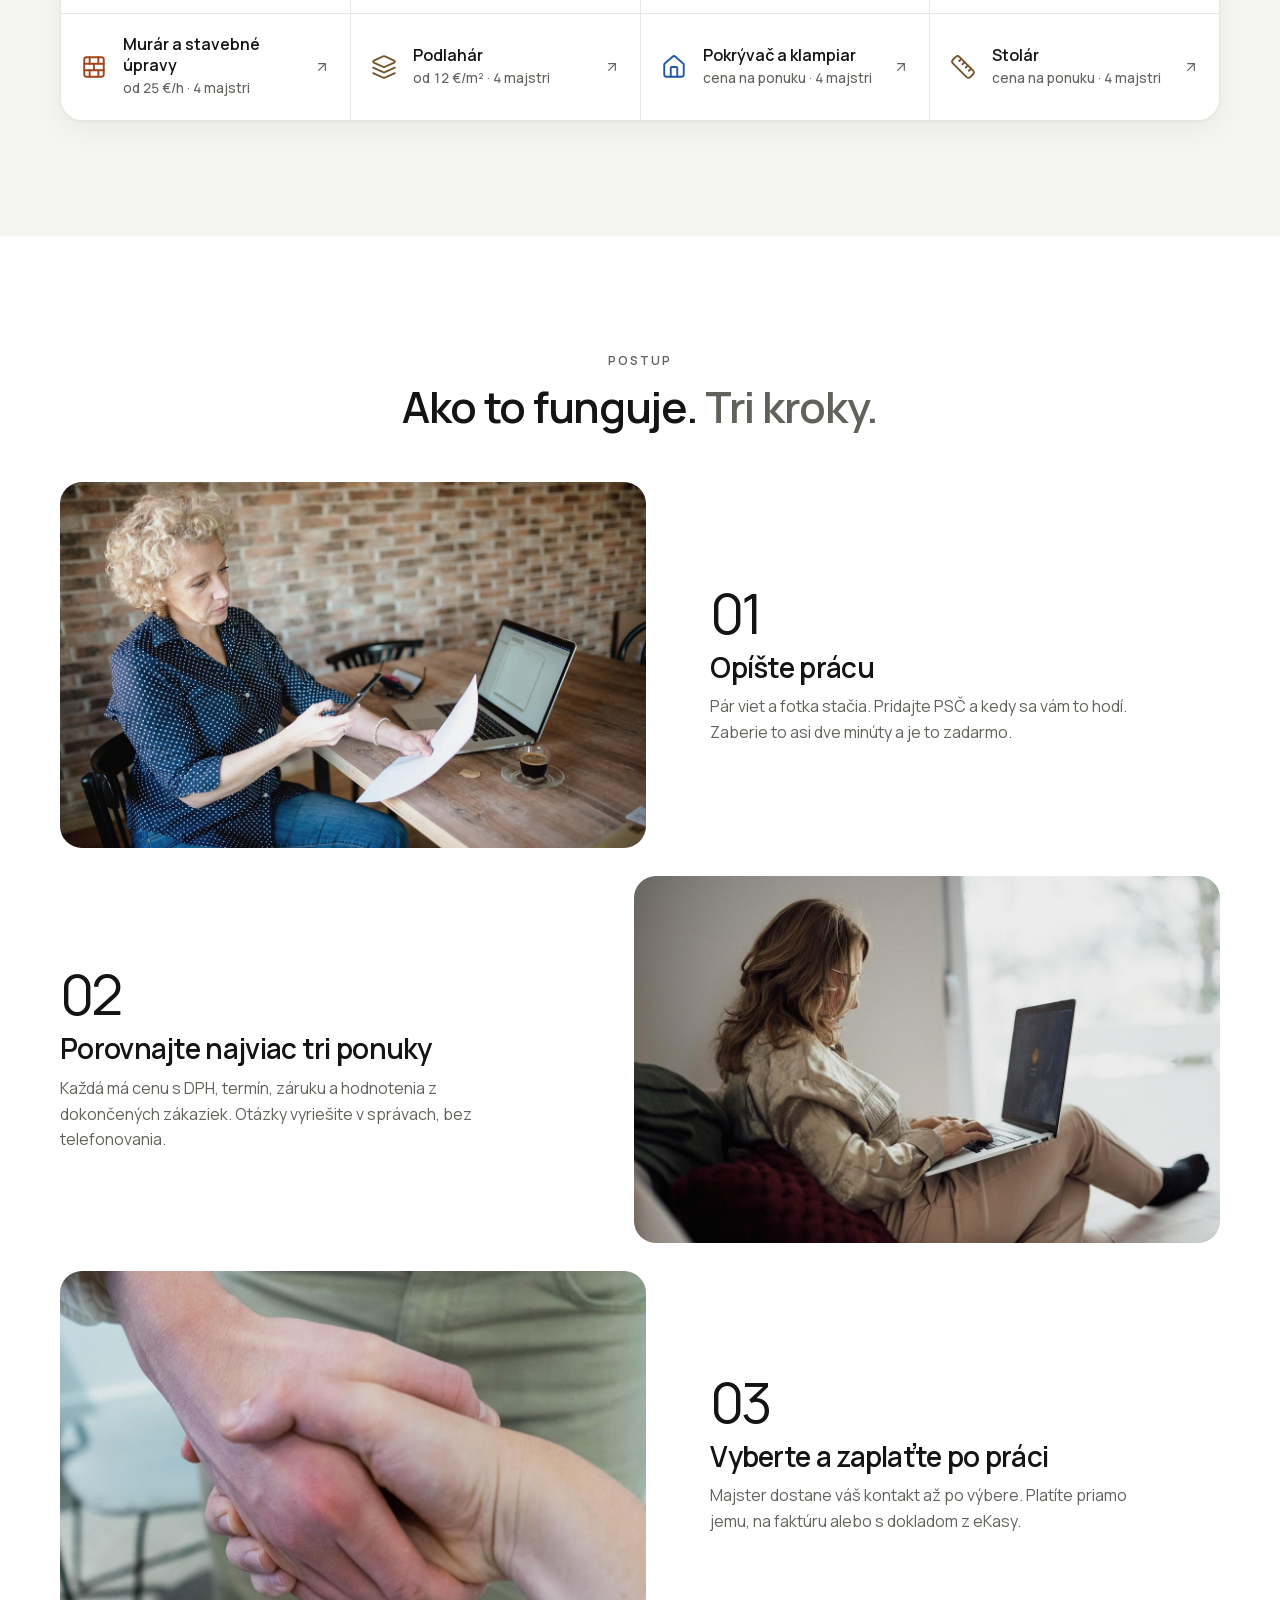
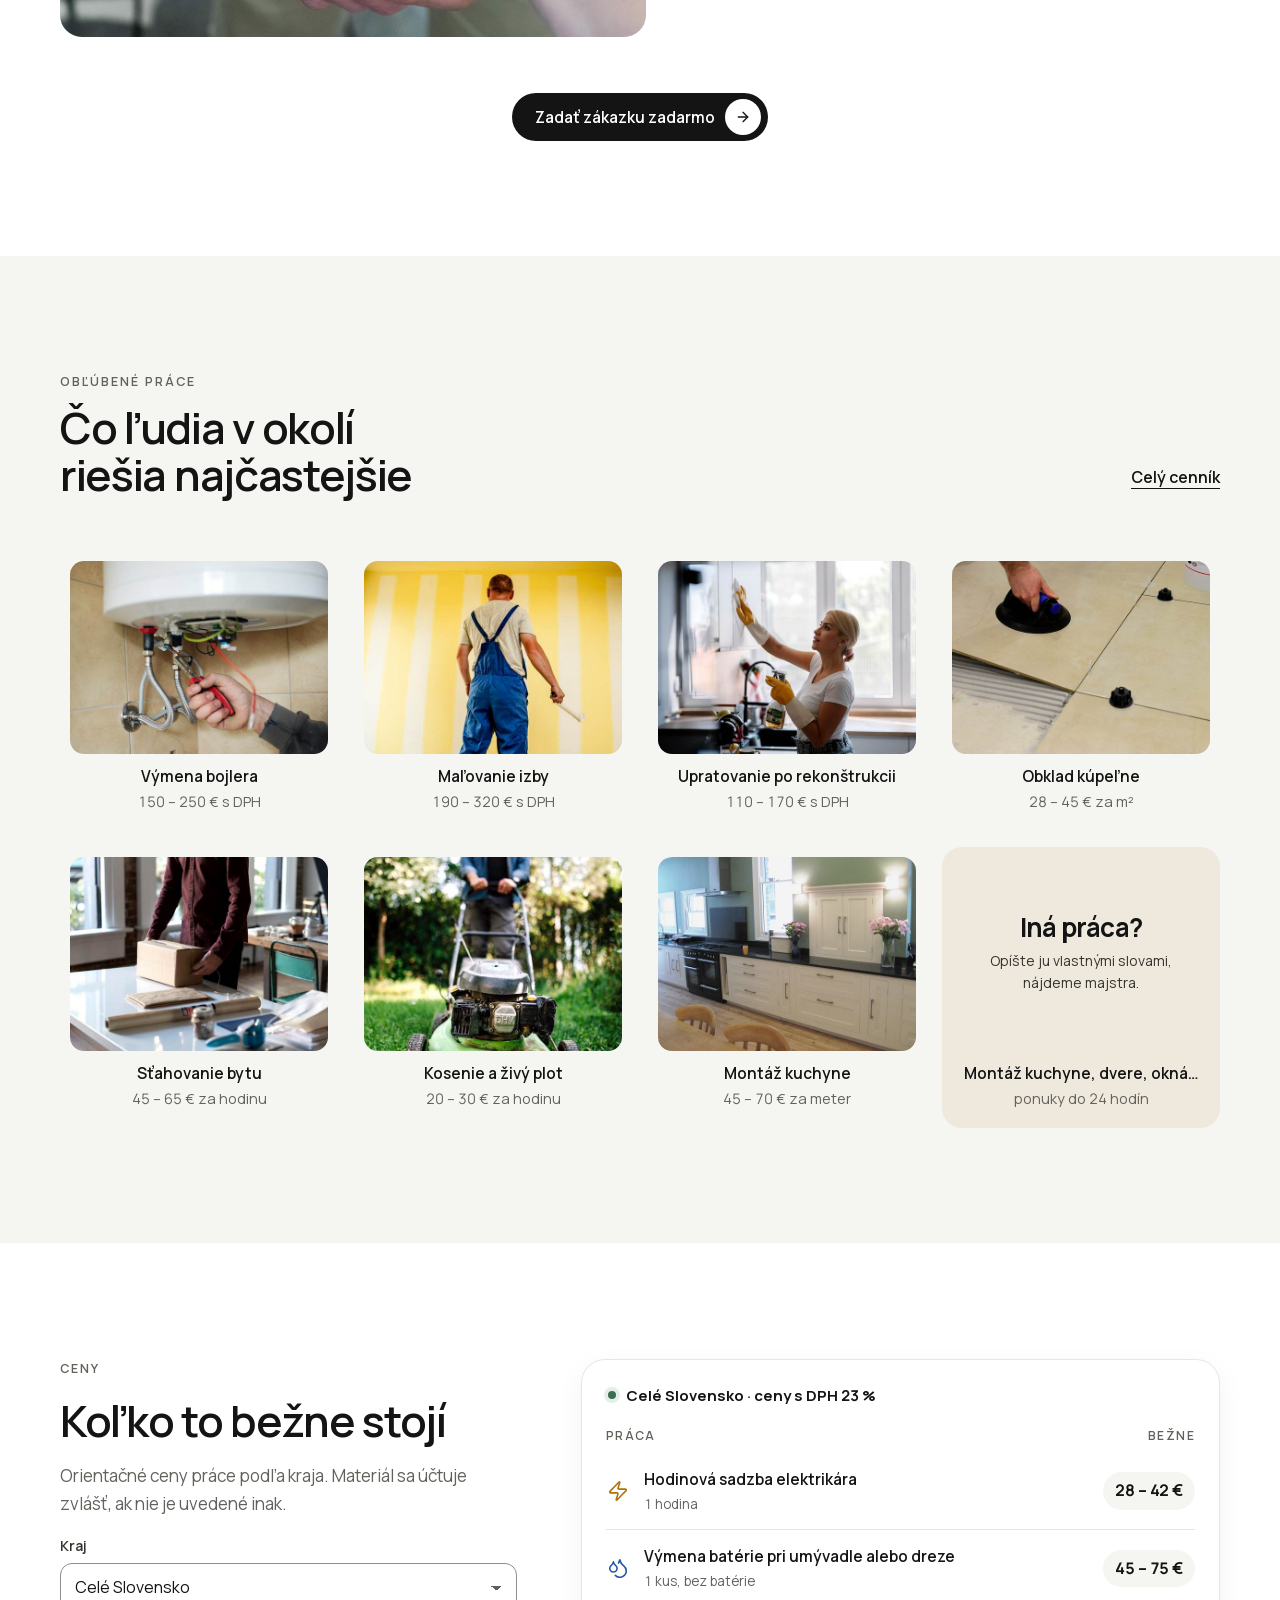
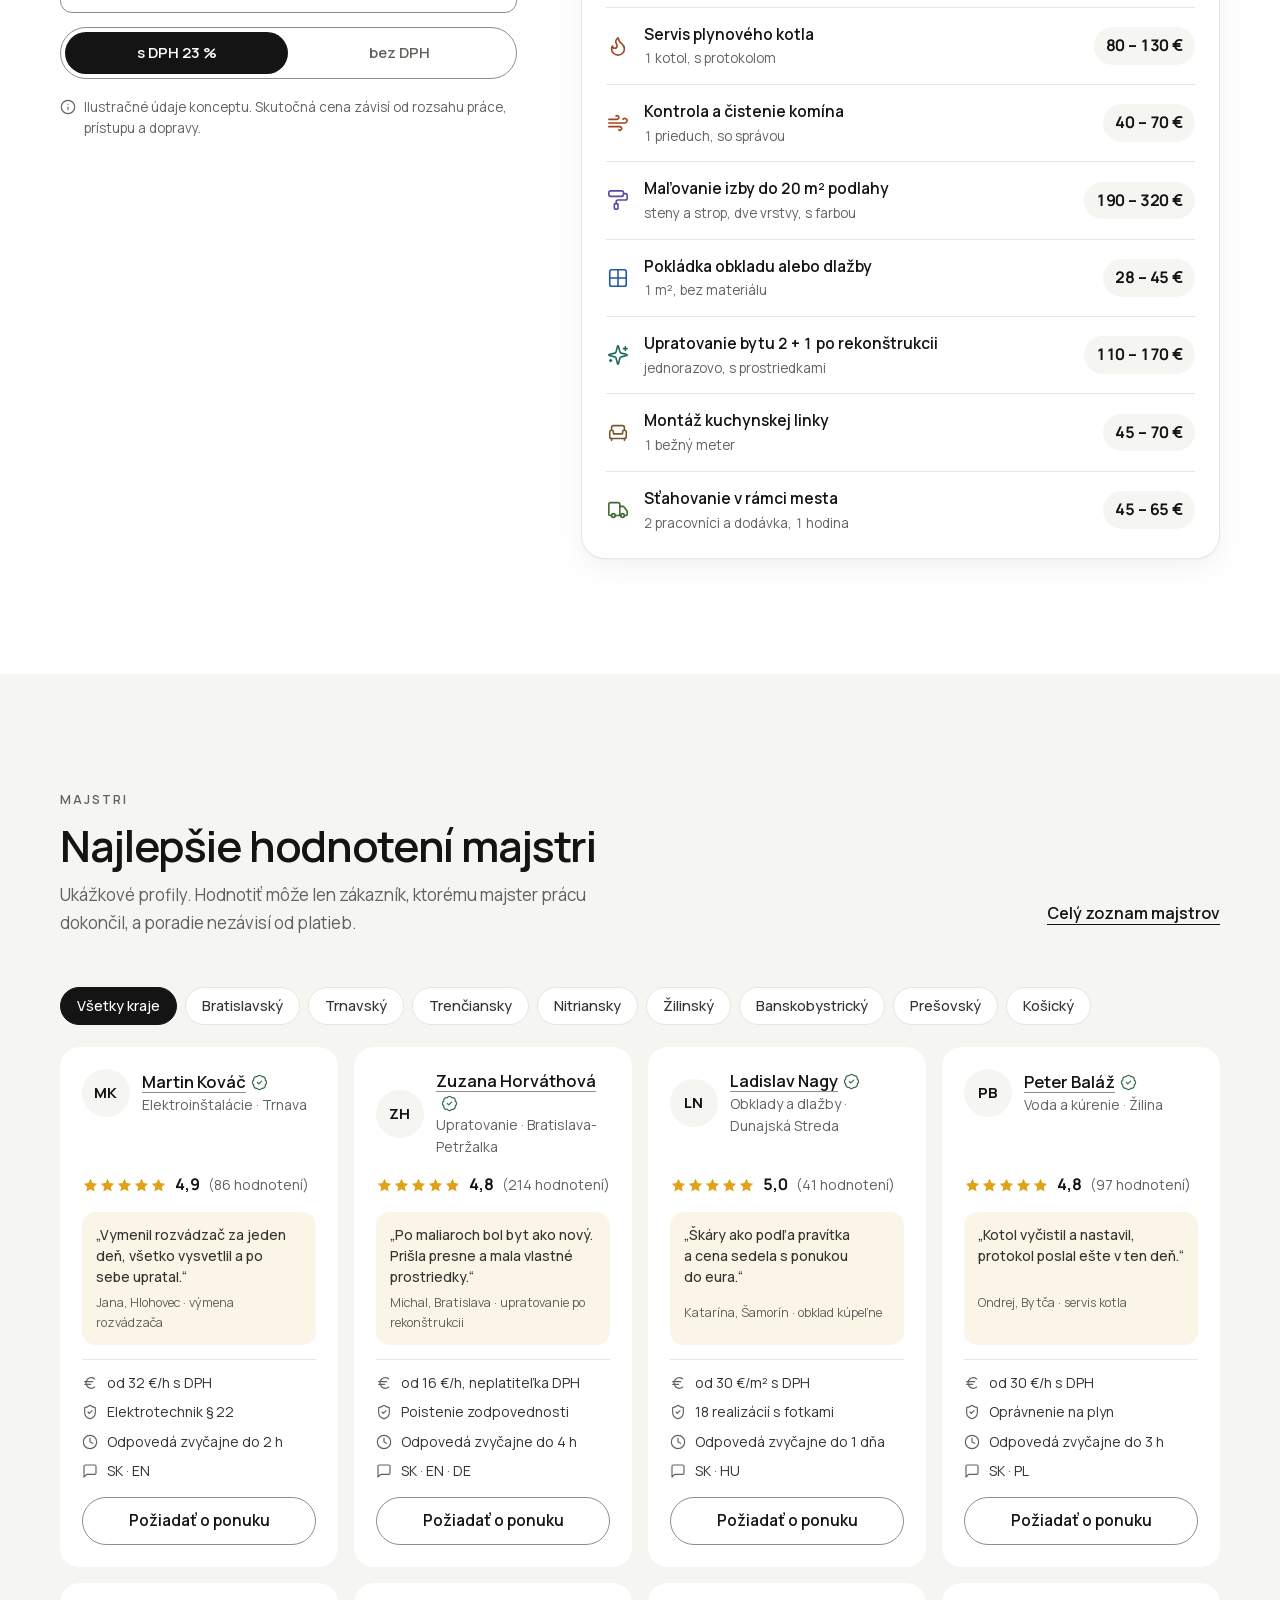
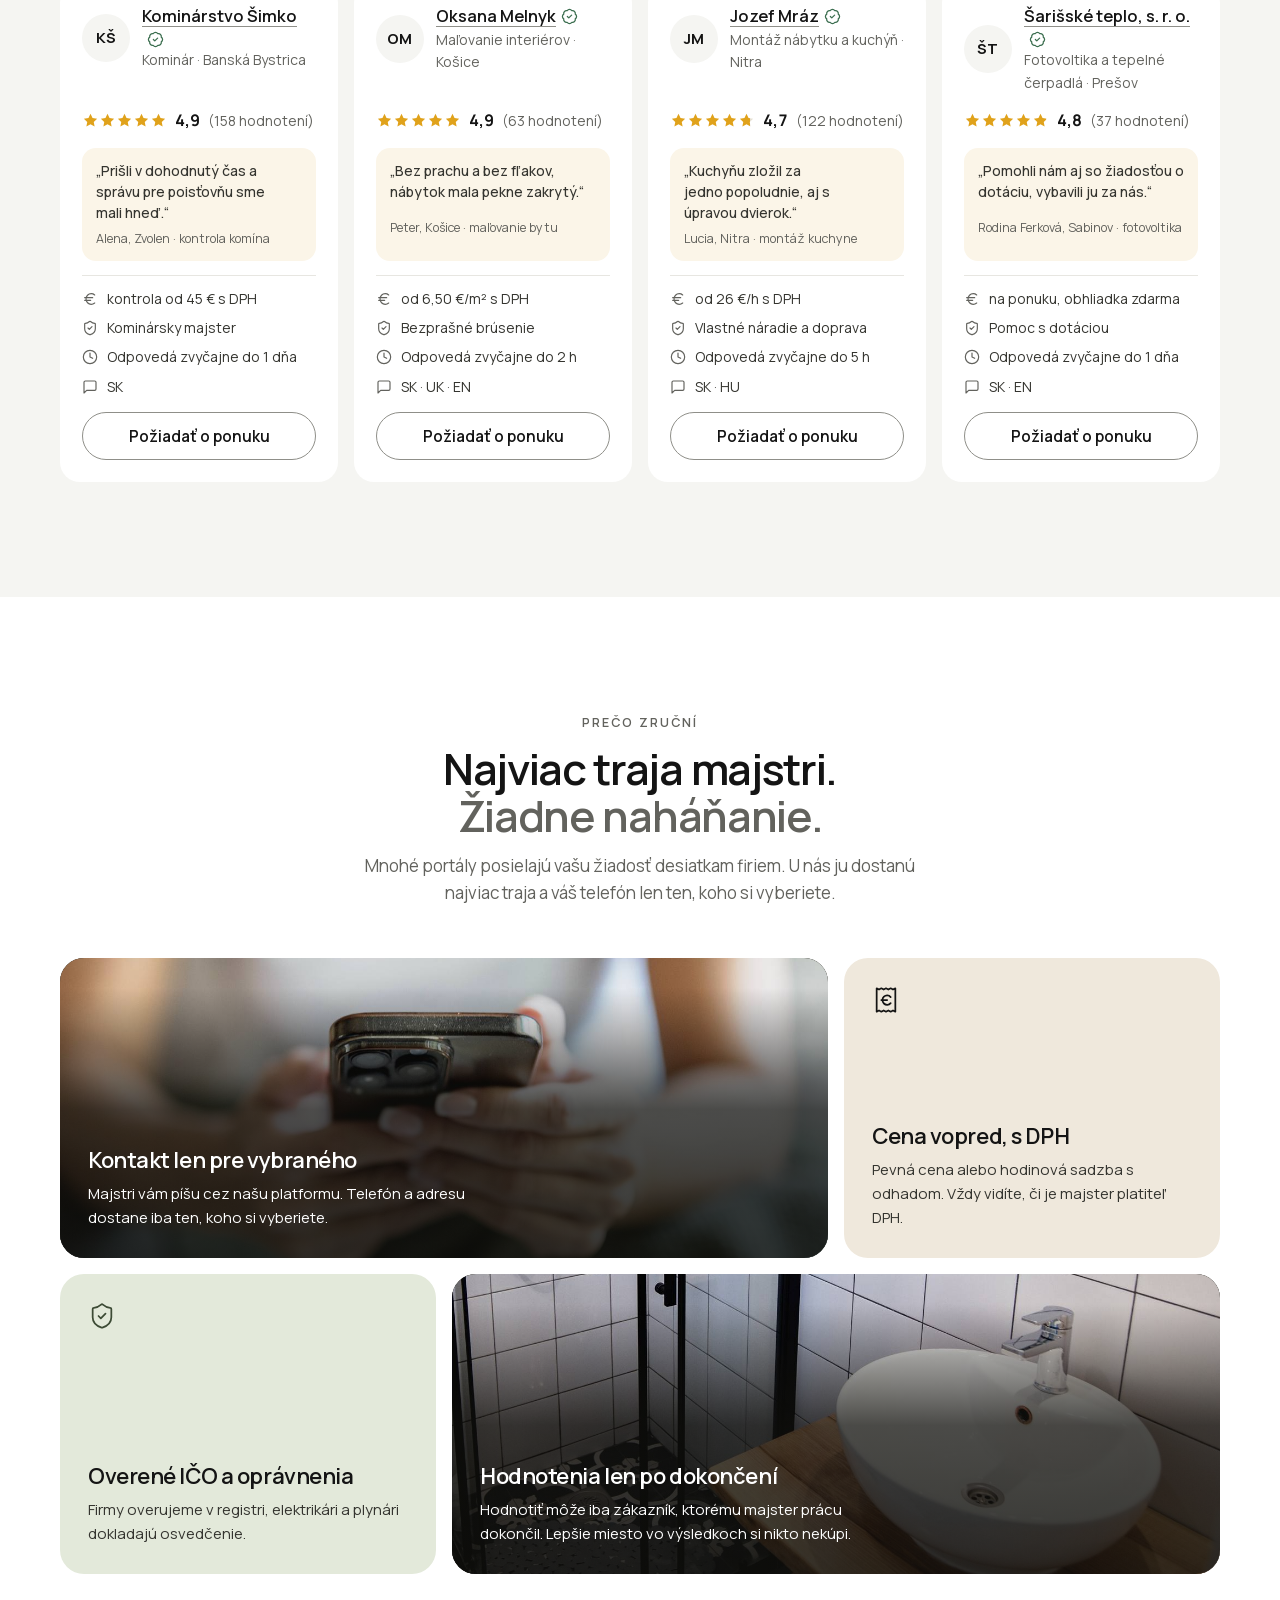
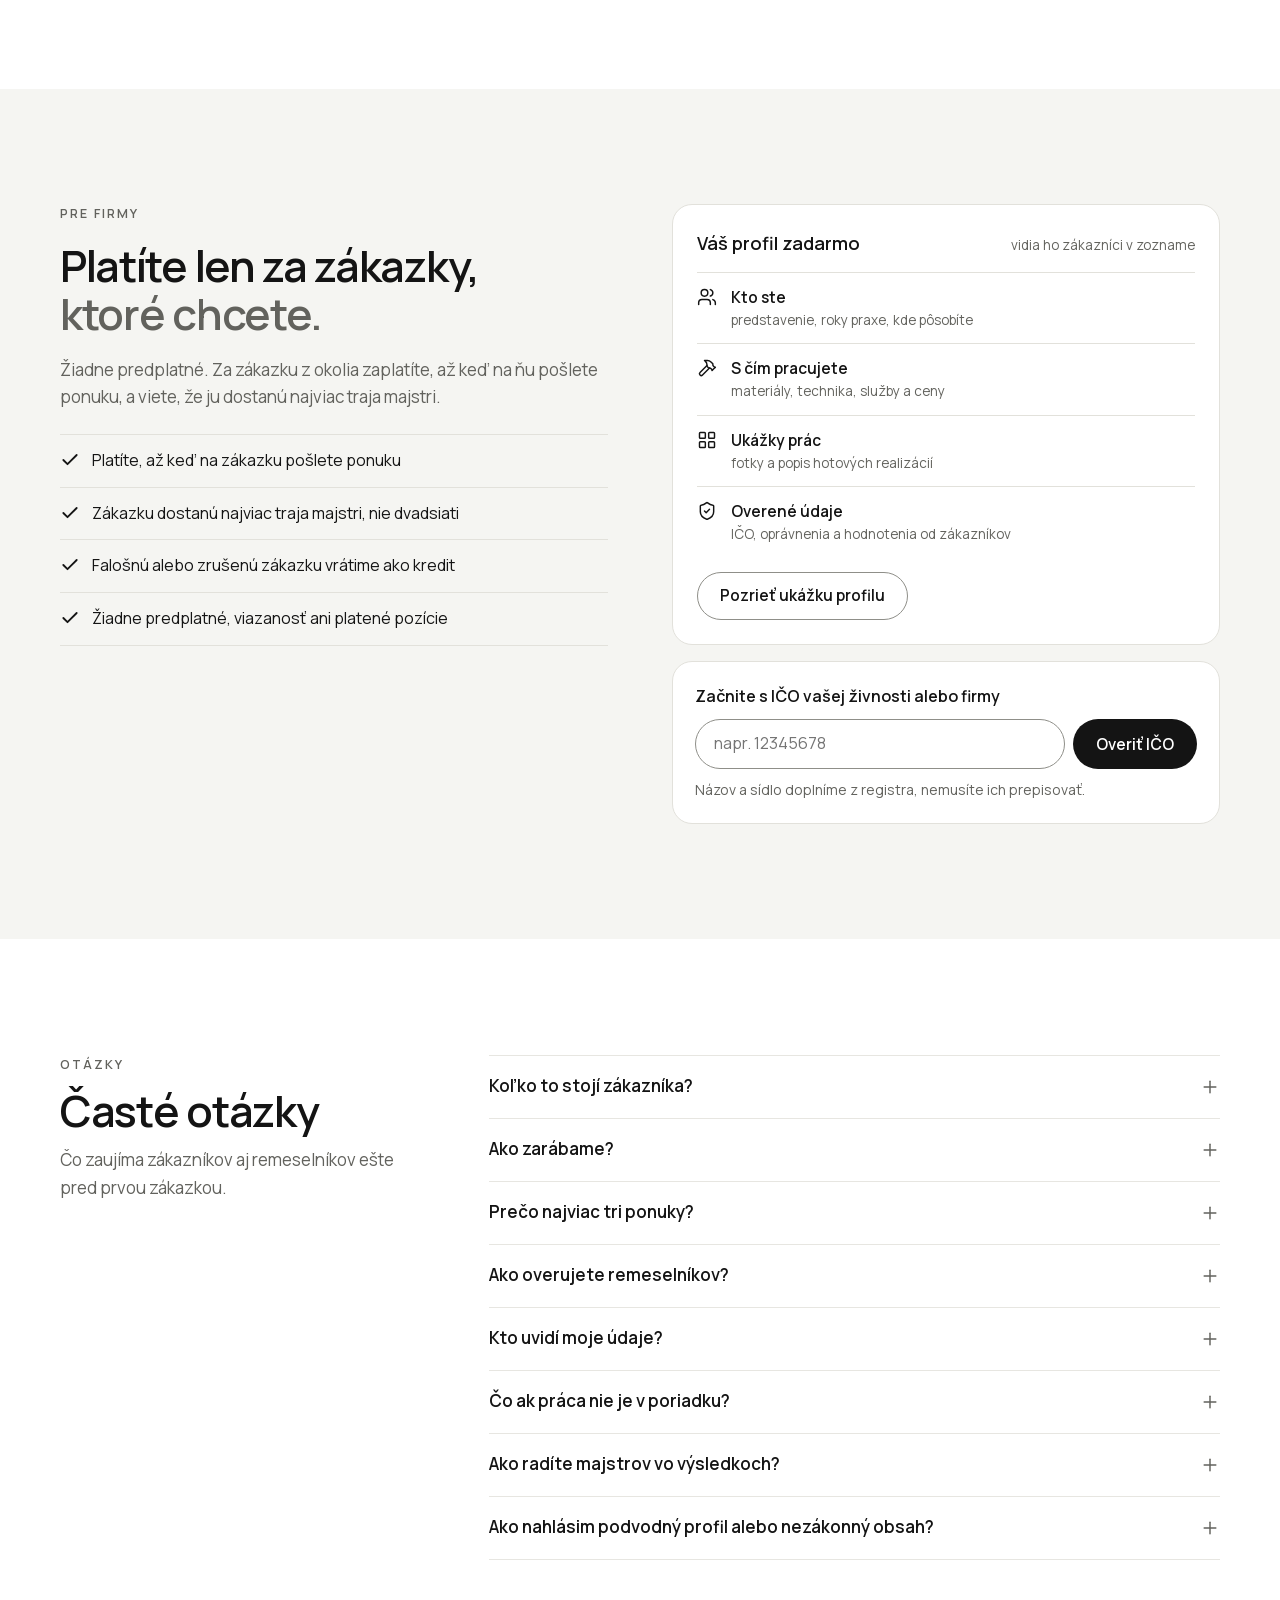
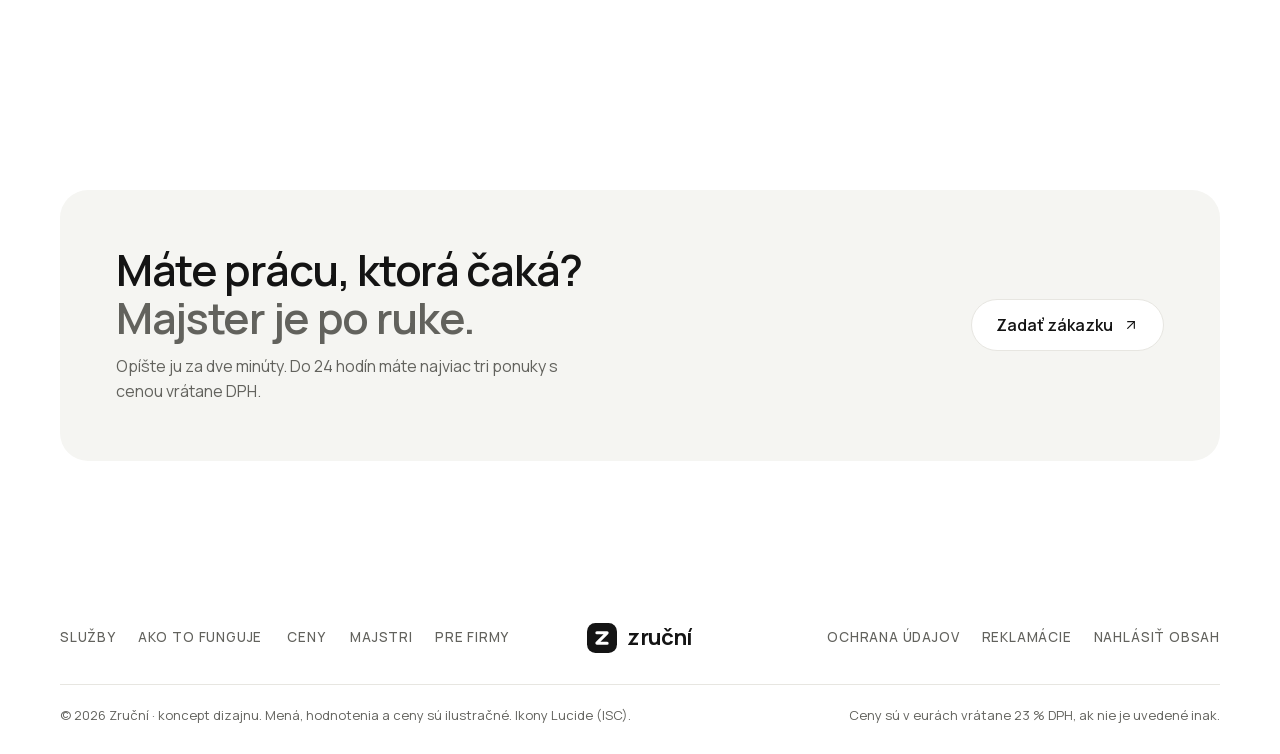
==== commit 73a35360: "Premenovanie značky Poruke → Zruční Logo (biele „z“), favicon, titulok a texty na webe; v profile „O" ====
--- a/src/index.html
+++ b/src/index.html
@@ -3,13 +3,13 @@
 <head>
 <meta charset="utf-8">
 <meta name="viewport" content="width=device-width, initial-scale=1, viewport-fit=cover">
-<title>Poruke</title>
+<title>Zruční</title>
 <meta name="claude:viewport-fit-sides" content="cover">
 <meta name="description" content="Overení remeselníci a služby pre domácnosť na Slovensku. Najviac tri ponuky s cenou vrátane DPH, kontakt dostane len majster, ktorého vyberiete.">
 <meta name="theme-color" content="#FFFFFF">
 <meta name="color-scheme" content="only light">
 <script>document.documentElement.classList.add('js')</script>
-<link rel="icon" href="data:image/svg+xml,%3Csvg xmlns='http://www.w3.org/2000/svg' viewBox='0 0 32 32'%3E%3Crect width='32' height='32' rx='9' fill='%23141414'/%3E%3Cpath d='M11.5 25V14a5.5 5.5 0 1 1 5.5 5.5h-5.5' fill='none' stroke='%23fff' stroke-width='3.2' stroke-linecap='round' stroke-linejoin='round'/%3E%3C/svg%3E">
+<link rel="icon" href="data:image/svg+xml,%3Csvg xmlns='http://www.w3.org/2000/svg' viewBox='0 0 32 32'%3E%3Crect width='32' height='32' rx='9' fill='%23141414'/%3E%3Cpath d='M10.5 10.5h11l-11 11h11' fill='none' stroke='%23fff' stroke-width='3.2' stroke-linecap='round' stroke-linejoin='round'/%3E%3C/svg%3E">
 <style>
 /* Layout: pokojný biely web kombinujúci tri referencie (Flowblox, GAZU, produktový web so slúchadlami).
    Logo v strede hlavičky, nadpis pätkové + bezpätkové písmo, oblúk fotiek prác, mozaika výhod,
@@ -241,7 +241,7 @@
 .zig p{color:var(--muted)}
 .zig-cta{display:flex;justify-content:center;margin-top:clamp(36px, 5vw, 56px)}
 
-/* Prečo Poruke: mozaika (Flowblox) */
+/* Prečo Zruční: mozaika (Flowblox) */
 .bento{display:grid;grid-template-columns:repeat(3, minmax(0,1fr));grid-auto-rows:minmax(300px, auto);gap:16px}
 .b{position:relative;isolation:isolate;overflow:hidden;display:grid;align-content:space-between;gap:16px;padding:28px;border-radius:24px;background:var(--bg-alt)}
 .b-2{grid-column:span 2}
@@ -811,9 +811,9 @@
       <a href="#ceny">Ceny</a>
       <a href="#pre-majstrov">Pre firmy</a>
     </nav>
-    <a class="logo" href="#obsah" aria-label="Poruke, na začiatok stránky">
-      <svg class="mark" viewBox="0 0 32 32" aria-hidden="true"><rect width="32" height="32" rx="9"/><path d="M11.5 25V14a5.5 5.5 0 1 1 5.5 5.5h-5.5"/></svg>
-      poruke
+    <a class="logo" href="#obsah" aria-label="Zruční, na začiatok stránky">
+      <svg class="mark" viewBox="0 0 32 32" aria-hidden="true"><rect width="32" height="32" rx="9"/><path d="M10.5 10.5h11l-11 11h11"/></svg>
+      zruční
     </a>
     <div class="top-actions">
       <a class="link" href="#zoznam">Majstri</a>
@@ -1150,13 +1150,13 @@
   <div class="wrap">
     <div class="sec-head center">
       <div>
-        <p class="kicker">Prečo Poruke</p>
+        <p class="kicker">Prečo Zruční</p>
         <h2 class="h2" id="why-title">Najviac traja majstri. <span class="gray">Žiadne naháňanie.</span></h2>
         <p class="sub">Mnohé portály posielajú vašu žiadosť desiatkam firiem. U nás ju dostanú najviac traja a váš telefón len ten, koho si vyberiete.</p>
       </div>
     </div>
     <div class="bento">
-      <article class="b b-photo b-2"><span class="ph ph-preco-kontakt"></span><div><h3>Kontakt len pre vybraného</h3><p>Majstri vám píšu cez Poruke. Telefón a adresu dostane iba ten, koho si vyberiete.</p></div></article>
+      <article class="b b-photo b-2"><span class="ph ph-preco-kontakt"></span><div><h3>Kontakt len pre vybraného</h3><p>Majstri vám píšu cez našu platformu. Telefón a adresu dostane iba ten, koho si vyberiete.</p></div></article>
       <article class="b b-sand"><svg class="ic" aria-hidden="true"><use href="#i-receipt"/></svg><div><h3>Cena vopred, s DPH</h3><p>Pevná cena alebo hodinová sadzba s odhadom. Vždy vidíte, či je majster platiteľ DPH.</p></div></article>
       <article class="b b-sage"><svg class="ic" aria-hidden="true"><use href="#i-shield"/></svg><div><h3>Overené IČO a oprávnenia</h3><p>Firmy overujeme v registri, elektrikári a plynári dokladajú osvedčenie.</p></div></article>
       <article class="b b-photo b-2"><span class="ph ph-preco-hodnotenia"></span><div><h3>Hodnotenia len po dokončení</h3><p>Hodnotiť môže iba zákazník, ktorému majster prácu dokončil. Lepšie miesto vo výsledkoch si nikto nekúpi.</p></div></article>
@@ -1228,7 +1228,7 @@
     </div>
     <div class="faq">
       <details id="faq-cena"><summary>Koľko to stojí zákazníka?<svg class="ic" aria-hidden="true"><use href="#i-plus"/></svg></summary><p>Nič. Zadanie zákazky, porovnanie ponúk aj správy s majstrami sú zadarmo. Za samotnú prácu platíte priamo majstrovi, na faktúru alebo s dokladom z eKasy.</p></details>
-      <details id="faq-zarabanie"><summary>Ako Poruke zarába?<svg class="ic" aria-hidden="true"><use href="#i-plus"/></svg></summary><p>Platia len remeselníci, a to až vtedy, keď na zákazku pošlú ponuku. Cenu vidia vopred podľa veľkosti zákazky, každú zákazku dostanú najviac traja a za falošnú alebo zrušenú zákazku dostanú kredit späť. Lepšie miesto vo výsledkoch sa kúpiť nedá a zákazník neplatí nič.</p></details>
+      <details id="faq-zarabanie"><summary>Ako zarábame?<svg class="ic" aria-hidden="true"><use href="#i-plus"/></svg></summary><p>Platia len remeselníci, a to až vtedy, keď na zákazku pošlú ponuku. Cenu vidia vopred podľa veľkosti zákazky, každú zákazku dostanú najviac traja a za falošnú alebo zrušenú zákazku dostanú kredit späť. Lepšie miesto vo výsledkoch sa kúpiť nedá a zákazník neplatí nič.</p></details>
       <details id="faq-tri"><summary>Prečo najviac tri ponuky?<svg class="ic" aria-hidden="true"><use href="#i-plus"/></svg></summary><p>Aby vás nezahltili telefonáty a aby sa majstrom oplatilo pripraviť poctivú ponuku. Ak vám žiadna nevyhovuje, žiadosť jedným klikom pošleme ďalším trom.</p></details>
       <details id="faq-overenie"><summary>Ako overujete remeselníkov?<svg class="ic" aria-hidden="true"><use href="#i-plus"/></svg></summary><p>IČO a predmet podnikania overujeme v registri právnických osôb a v živnostenskom registri. Pri elektro a plynových prácach chceme platné osvedčenie, pri väčších zákazkách aj poistenie zodpovednosti za škodu. Hodnotiť môže len zákazník, ktorému majster prácu dokončil.</p></details>
       <details id="faq-udaje"><summary>Kto uvidí moje údaje?<svg class="ic" aria-hidden="true"><use href="#i-plus"/></svg></summary><p>Kým si nevyberiete, majstri vidia len obec, opis práce a fotky. Meno, telefón a adresu dostane iba vybraný majster. Údaje spracúvame podľa GDPR a môžete ich kedykoľvek stiahnuť alebo vymazať. Používame len nevyhnutné cookies, preto tu nenájdete cookie lištu.</p></details>
@@ -1265,7 +1265,7 @@
           <li><a href="#pre-majstrov">Pre firmy</a></li>
         </ul>
       </nav>
-      <a class="logo" href="#obsah" aria-label="Poruke, na začiatok stránky"><svg class="mark" viewBox="0 0 32 32" aria-hidden="true"><rect width="32" height="32" rx="9"/><path d="M11.5 25V14a5.5 5.5 0 1 1 5.5 5.5h-5.5"/></svg>poruke</a>
+      <a class="logo" href="#obsah" aria-label="Zruční, na začiatok stránky"><svg class="mark" viewBox="0 0 32 32" aria-hidden="true"><rect width="32" height="32" rx="9"/><path d="M10.5 10.5h11l-11 11h11"/></svg>zruční</a>
       <nav class="foot-r" aria-label="Pravidlá">
         <ul>
           <li><a href="#faq-udaje">Ochrana údajov</a></li>
@@ -1275,7 +1275,7 @@
       </nav>
     </div>
     <div class="foot-bottom">
-      <p>© 2026 Poruke · koncept dizajnu. Mená, hodnotenia a ceny sú ilustračné.<!--credits--> Ikony Lucide (ISC).</p>
+      <p>© 2026 Zruční · koncept dizajnu. Mená, hodnotenia a ceny sú ilustračné.<!--credits--> Ikony Lucide (ISC).</p>
       <p>Ceny sú v eurách vrátane 23 % DPH, ak nie je uvedené inak.</p>
     </div>
   </div>
@@ -2075,7 +2075,7 @@
           <ul class="pf-svc">${t.svc.map(([s, c]) => `<li><span>${s}</span><b>${c}</b></li>`).join('')}</ul>
         </section>
         <section class="pf-sec">
-          <h3>Overené Poruke</h3>
+          <h3>Overené Zručnými</h3>
           <ul class="pf-verif">
             <li>${icon('i-shield')}<span>IČO ${ico} overené v registri</span></li>
             ${license ? `<li>${icon('i-shield')}<span>${esc(p.tag)}, doklad overený</span></li>` : ''}
@@ -2105,7 +2105,7 @@
           <li><b>Platba po dokončení</b>na faktúru alebo s dokladom z eKasy</li>
         </ul>
       </section>
-      <p class="pf-note">Profil spravuje ${p.firm ? 'firma' : 'majster'}, IČO, oprávnenia a hodnotenia overuje Poruke. Ukážkový profil, údaje sú ilustračné. <a href="#faq-nahlasit">Nahlásiť profil</a></p>
+      <p class="pf-note">Profil spravuje ${p.firm ? 'firma' : 'majster'}, IČO, oprávnenia a hodnotenia overuje tím Zruční. Ukážkový profil, údaje sú ilustračné. <a href="#faq-nahlasit">Nahlásiť profil</a></p>
     </div>
     </div>
     <footer class="pf-foot">
@@ -2427,7 +2427,7 @@
       ? `Žiadosť č. ${sent.id.slice(0, 8).toUpperCase()} sme prijali. V ostrej prevádzke by ste do 24 hodín dostali najviac tri ponuky na ${email}. Telefón uvidí až majster, ktorého vyberiete.`
       : `V ostrej verzii by ste do 24 hodín dostali najviac tri ponuky na ${email}. Telefón uvidí až majster, ktorého vyberiete.`;
     $('#done-note').textContent = sent
-      ? 'Poruke je zatiaľ koncept. Žiadosť sme uložili, ale skutočným majstrom sa zatiaľ neposiela.'
+      ? 'Služba Zruční je zatiaľ koncept. Žiadosť sme uložili, ale skutočným majstrom sa zatiaľ neposiela.'
       : 'Toto je koncept, preto sa žiadosť nikam neodoslala a údaje zostali len vo vašom prehliadači.';
   };
 
@@ -2466,11 +2466,11 @@
   });
   if (dbOn) {
     $('#h-photos').textContent = `Najviac ${MAX_PHOTOS} fotiek. Pred odoslaním ich zmenšíme, odstránime z nich polohu a uložíme spolu so žiadosťou.`;
-    // koncept: žiadosť vidí len správca Poruke, majstrom sa neposiela; newsletter zatiaľ neexistuje
-    $('#consent-text').textContent = 'Súhlasím so spracovaním údajov na účel tejto žiadosti. Poruke je zatiaľ koncept: žiadosť uloží a uvidí ju len správca, majstrom sa neposiela.';
+    // koncept: žiadosť vidí len správca služby Zruční, majstrom sa neposiela; newsletter zatiaľ neexistuje
+    $('#consent-text').textContent = 'Súhlasím so spracovaním údajov na účel tejto žiadosti. Služba Zruční je zatiaľ koncept: žiadosť uloží a uvidí ju len správca, majstrom sa neposiela.';
     $('#f-news').closest('label').hidden = true;
     $('#f-news').checked = false;
-    $('#faq-udaje p').textContent = 'Poruke je zatiaľ koncept. Žiadosti o ponuku a e-maily z formulárov ukladáme v databáze v EÚ (Supabase, Írsko), vidí ich len správca Poruke a skutočným majstrom sa neposielajú. Fotky pred odoslaním zmenšíme a odstránime z nich polohu. V ostrej prevádzke by majstri do výberu videli len obec, opis práce a fotky a meno, telefón a adresu by dostal iba vybraný majster. Používame len nevyhnutné cookies, preto tu nenájdete cookie lištu.';
+    $('#faq-udaje p').textContent = 'Služba Zruční je zatiaľ koncept. Žiadosti o ponuku a e-maily z formulárov ukladáme v databáze v EÚ (Supabase, Írsko), vidí ich len správca služby Zruční a skutočným majstrom sa neposielajú. Fotky pred odoslaním zmenšíme a odstránime z nich polohu. V ostrej prevádzke by majstri do výberu videli len obec, opis práce a fotky a meno, telefón a adresu by dostal iba vybraný majster. Používame len nevyhnutné cookies, preto tu nenájdete cookie lištu.';
   }
   back.addEventListener('click', () => show(Math.max(1, step - 1)));
   $('#f-firm').addEventListener('change', () => { $('#firm-box').hidden = !$('#f-firm').checked; if ($('#f-firm').checked) $('#f-ico').focus(); });
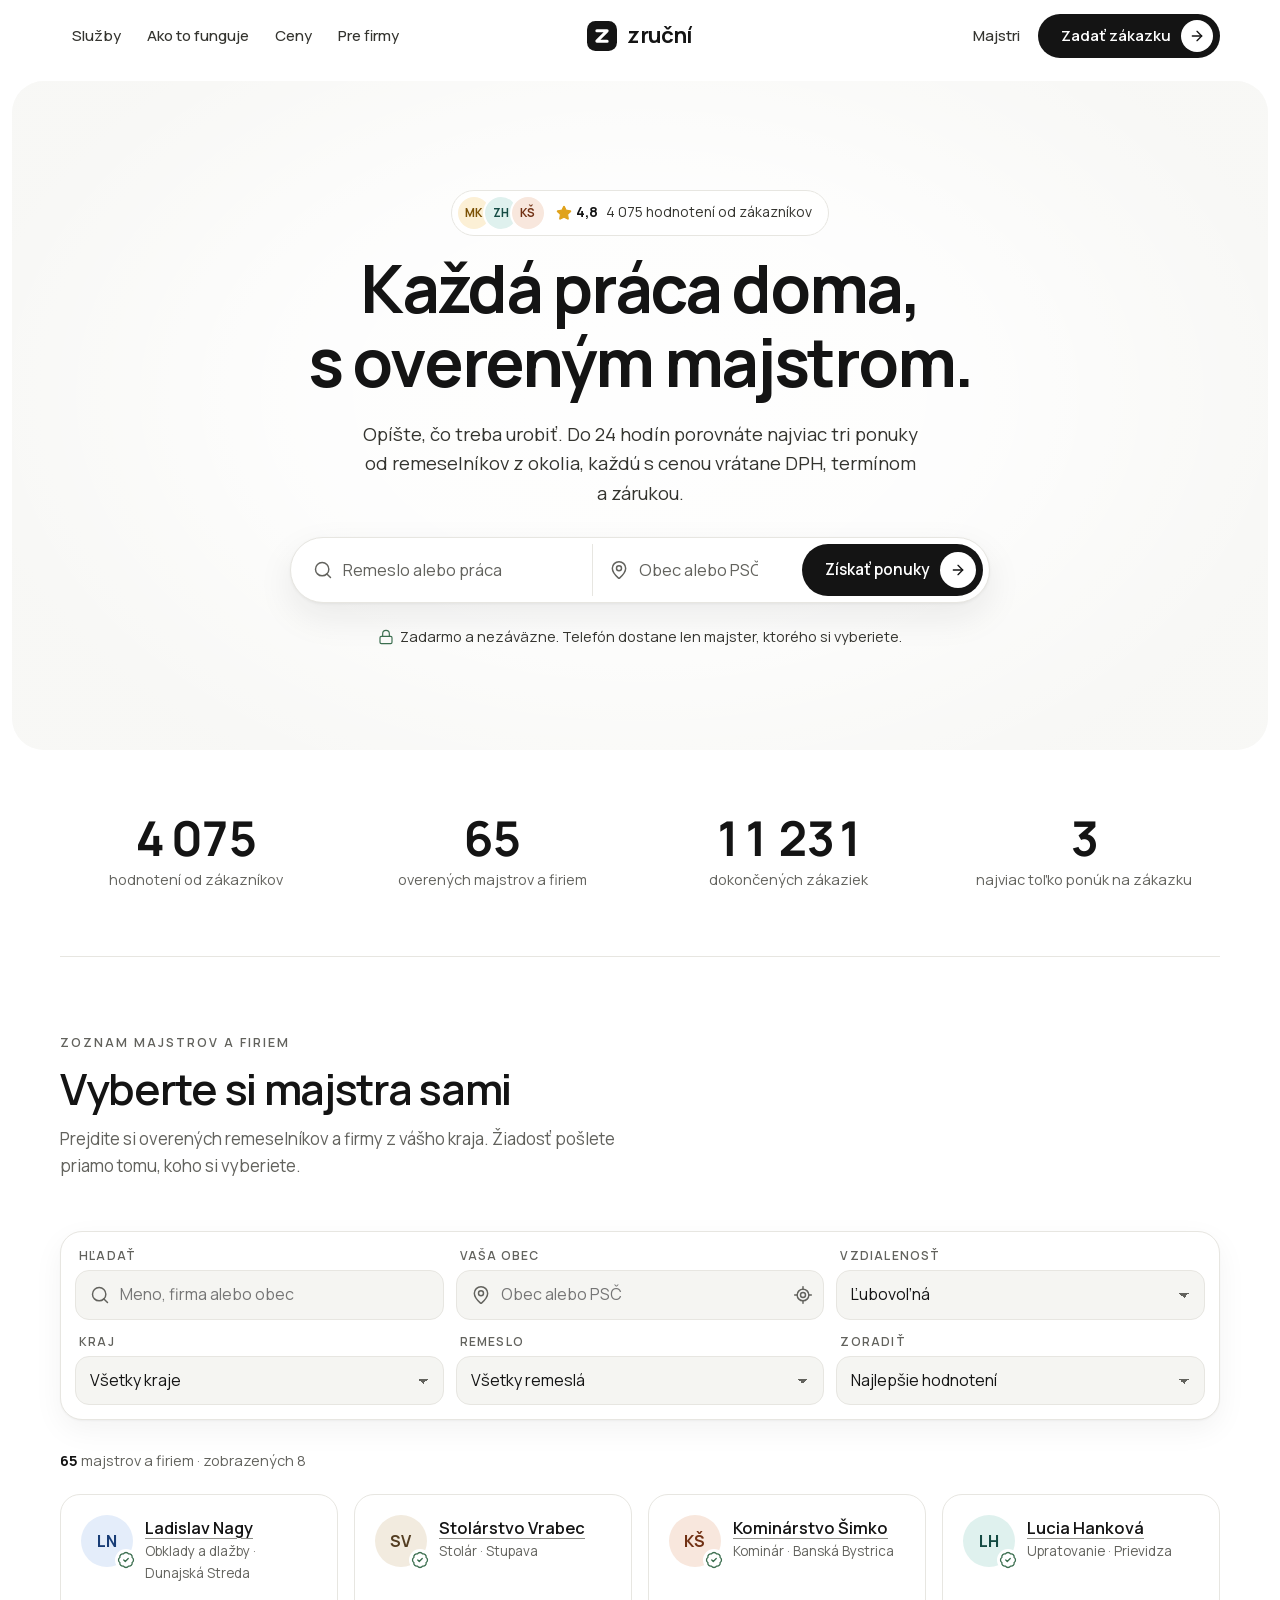
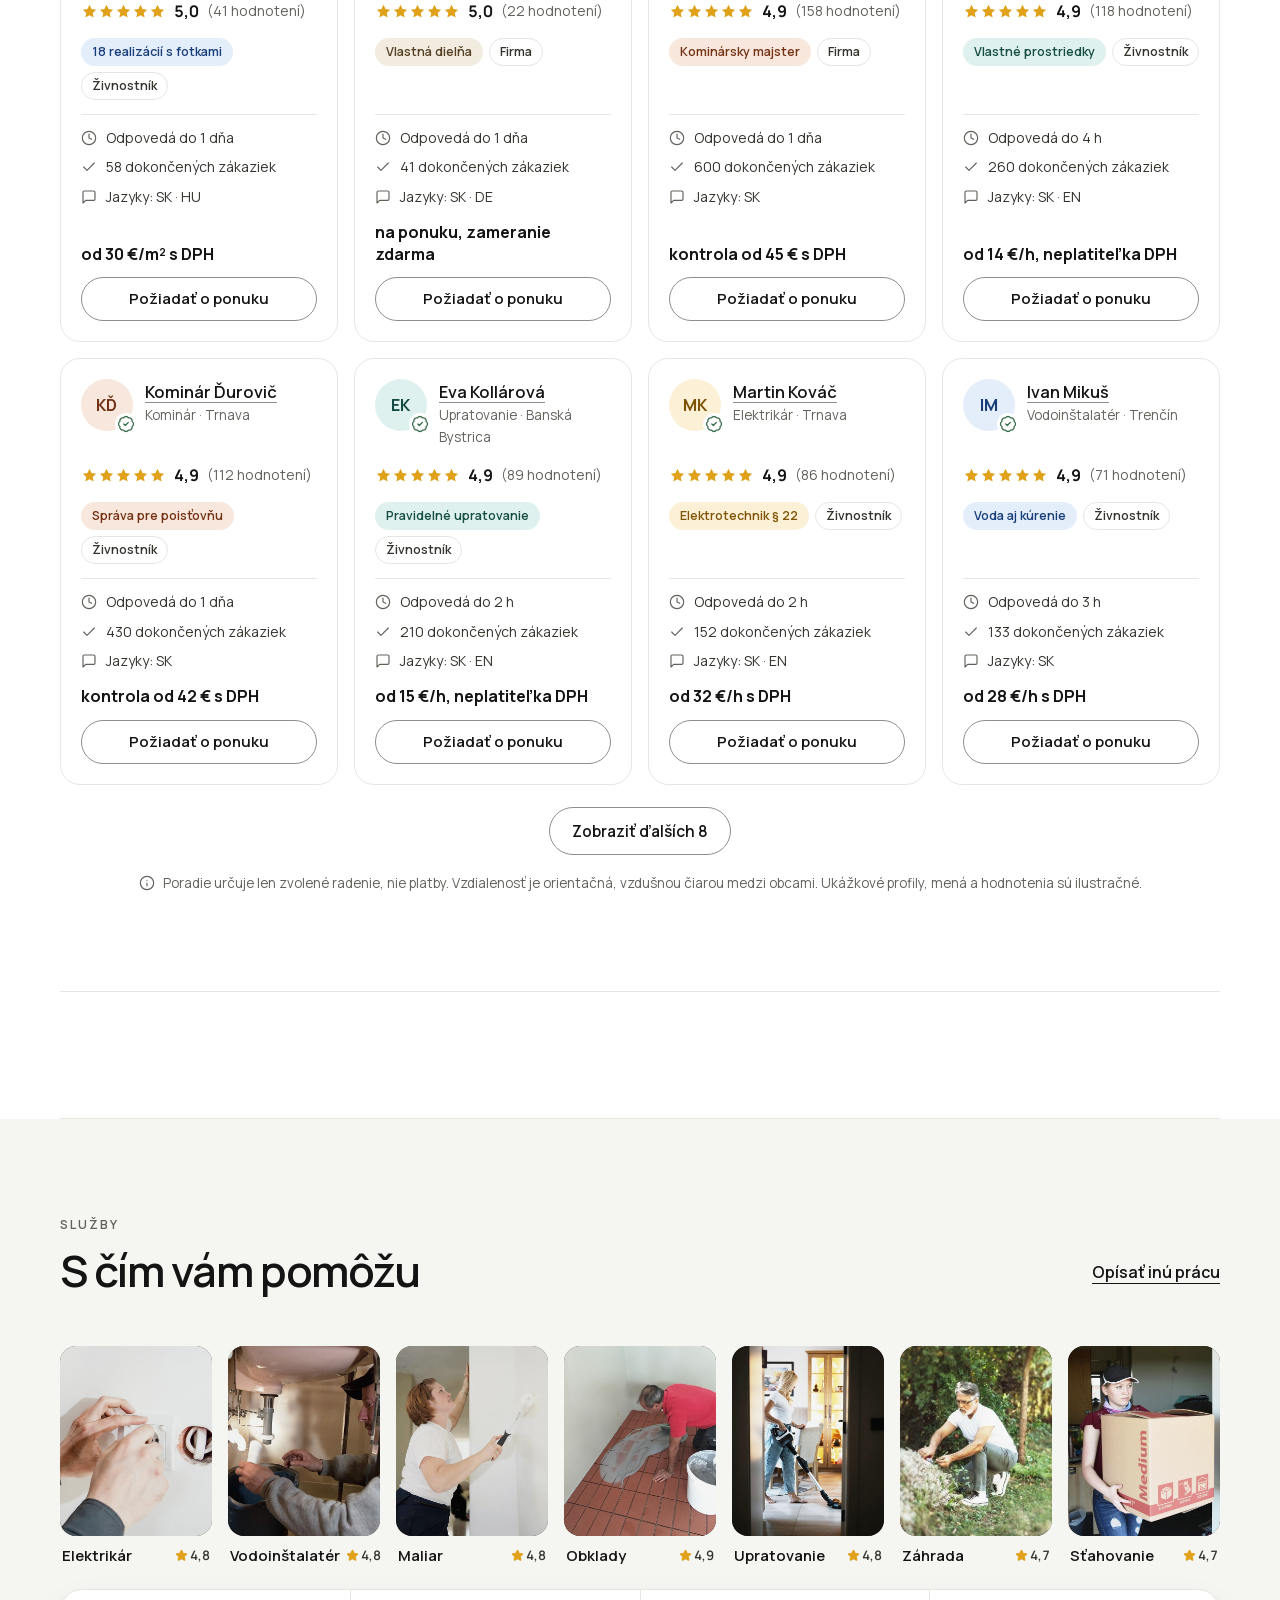
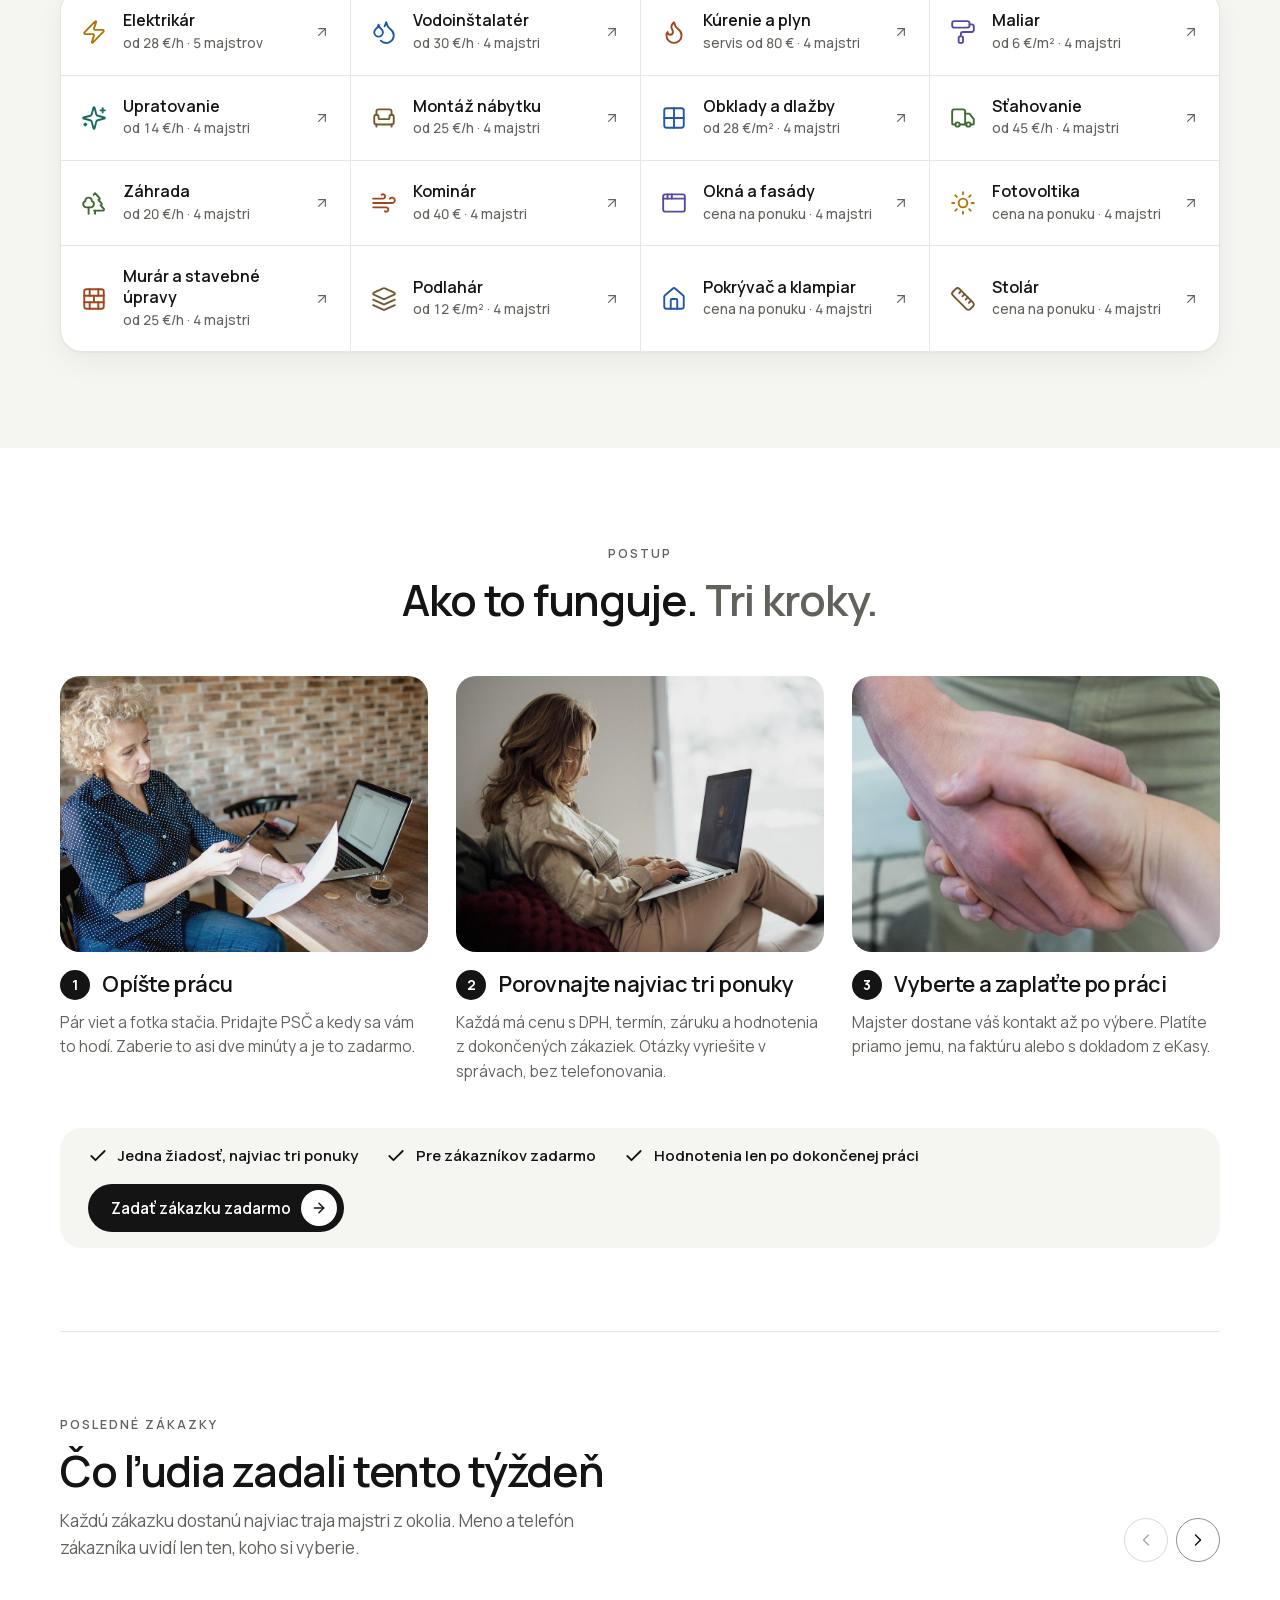
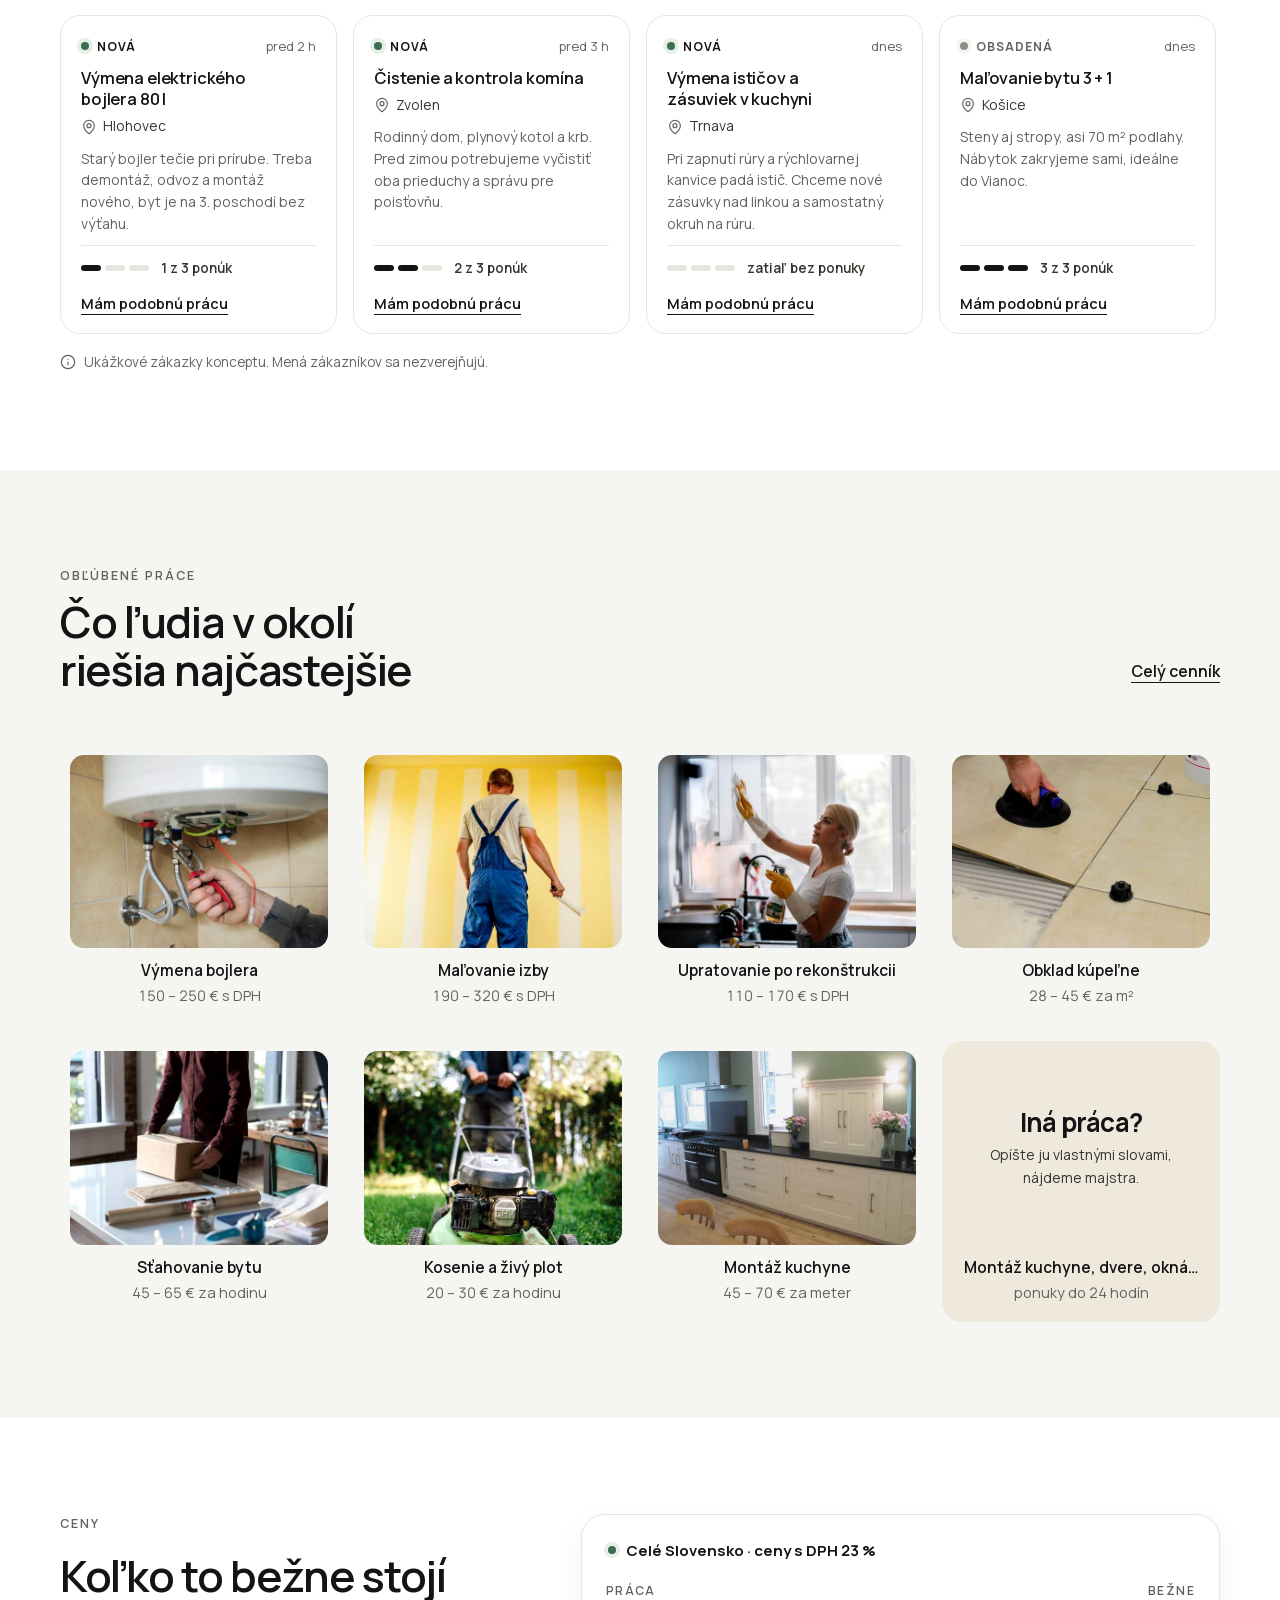
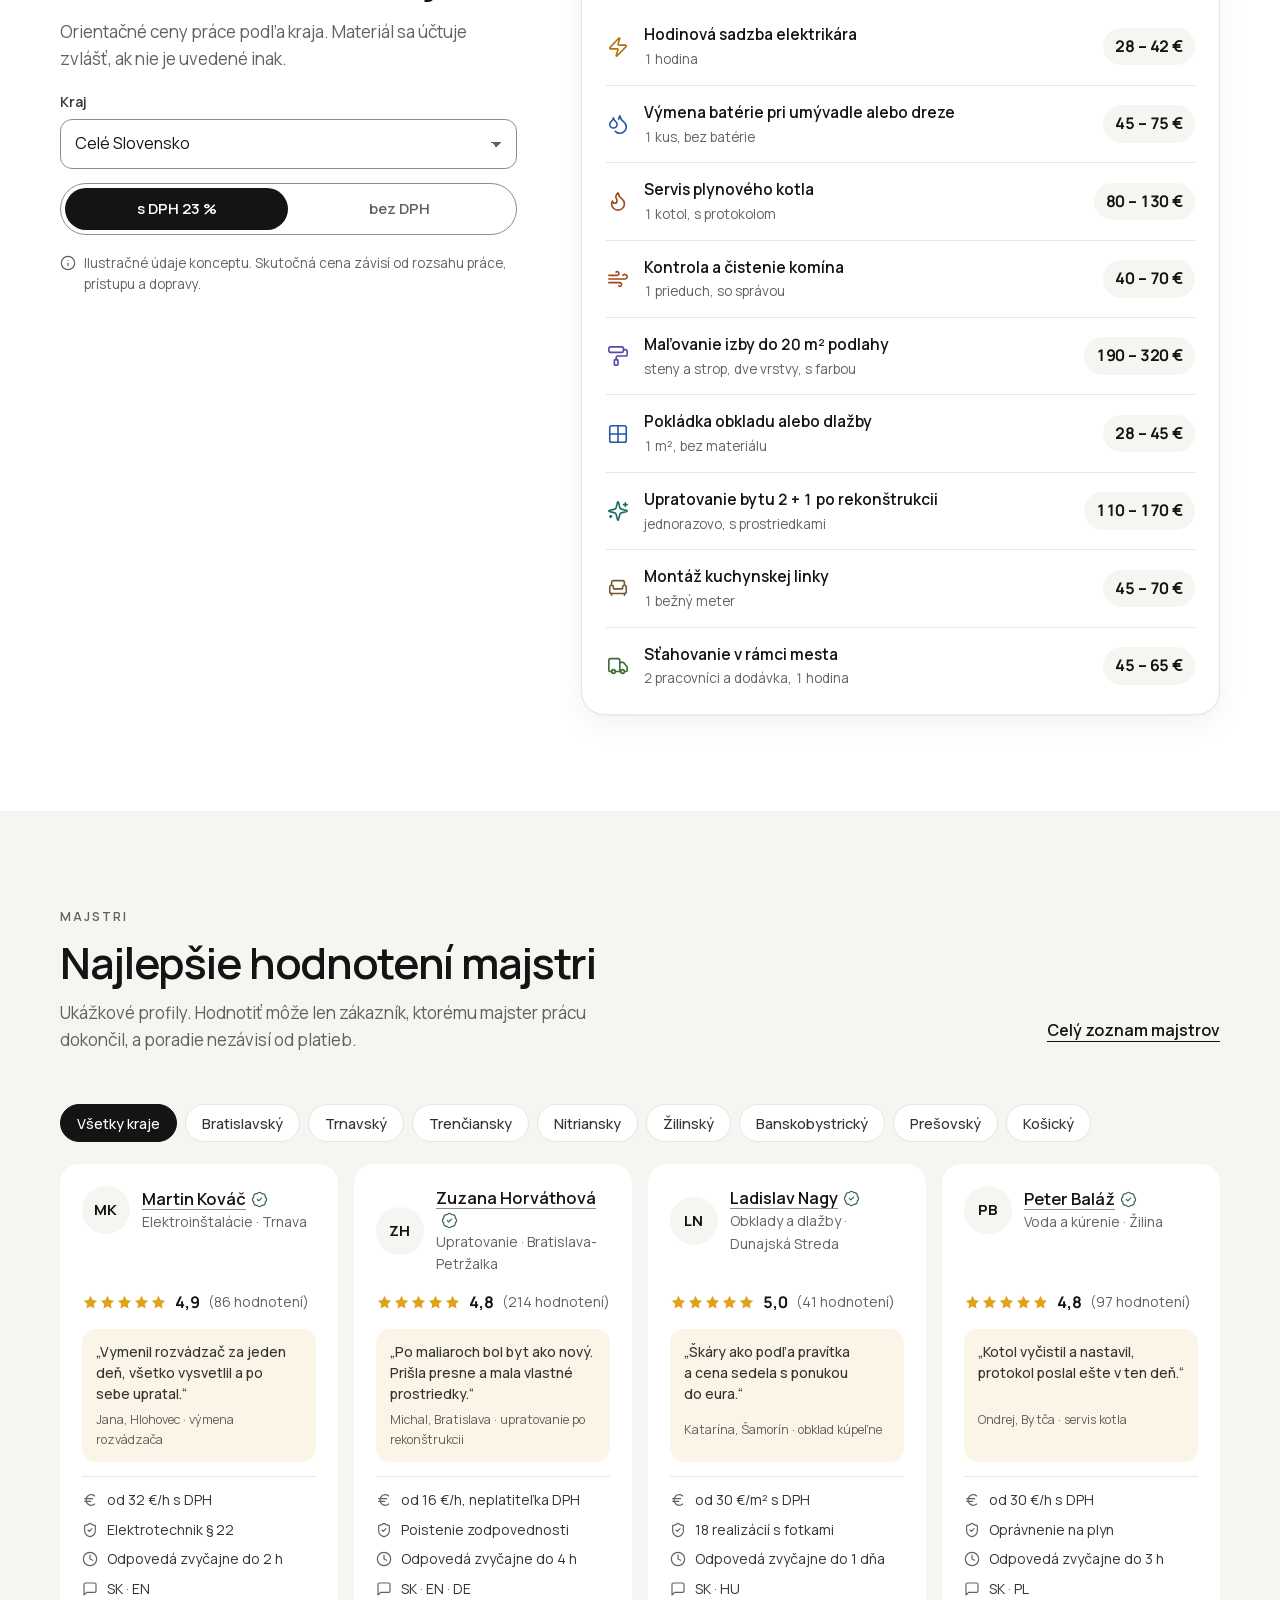
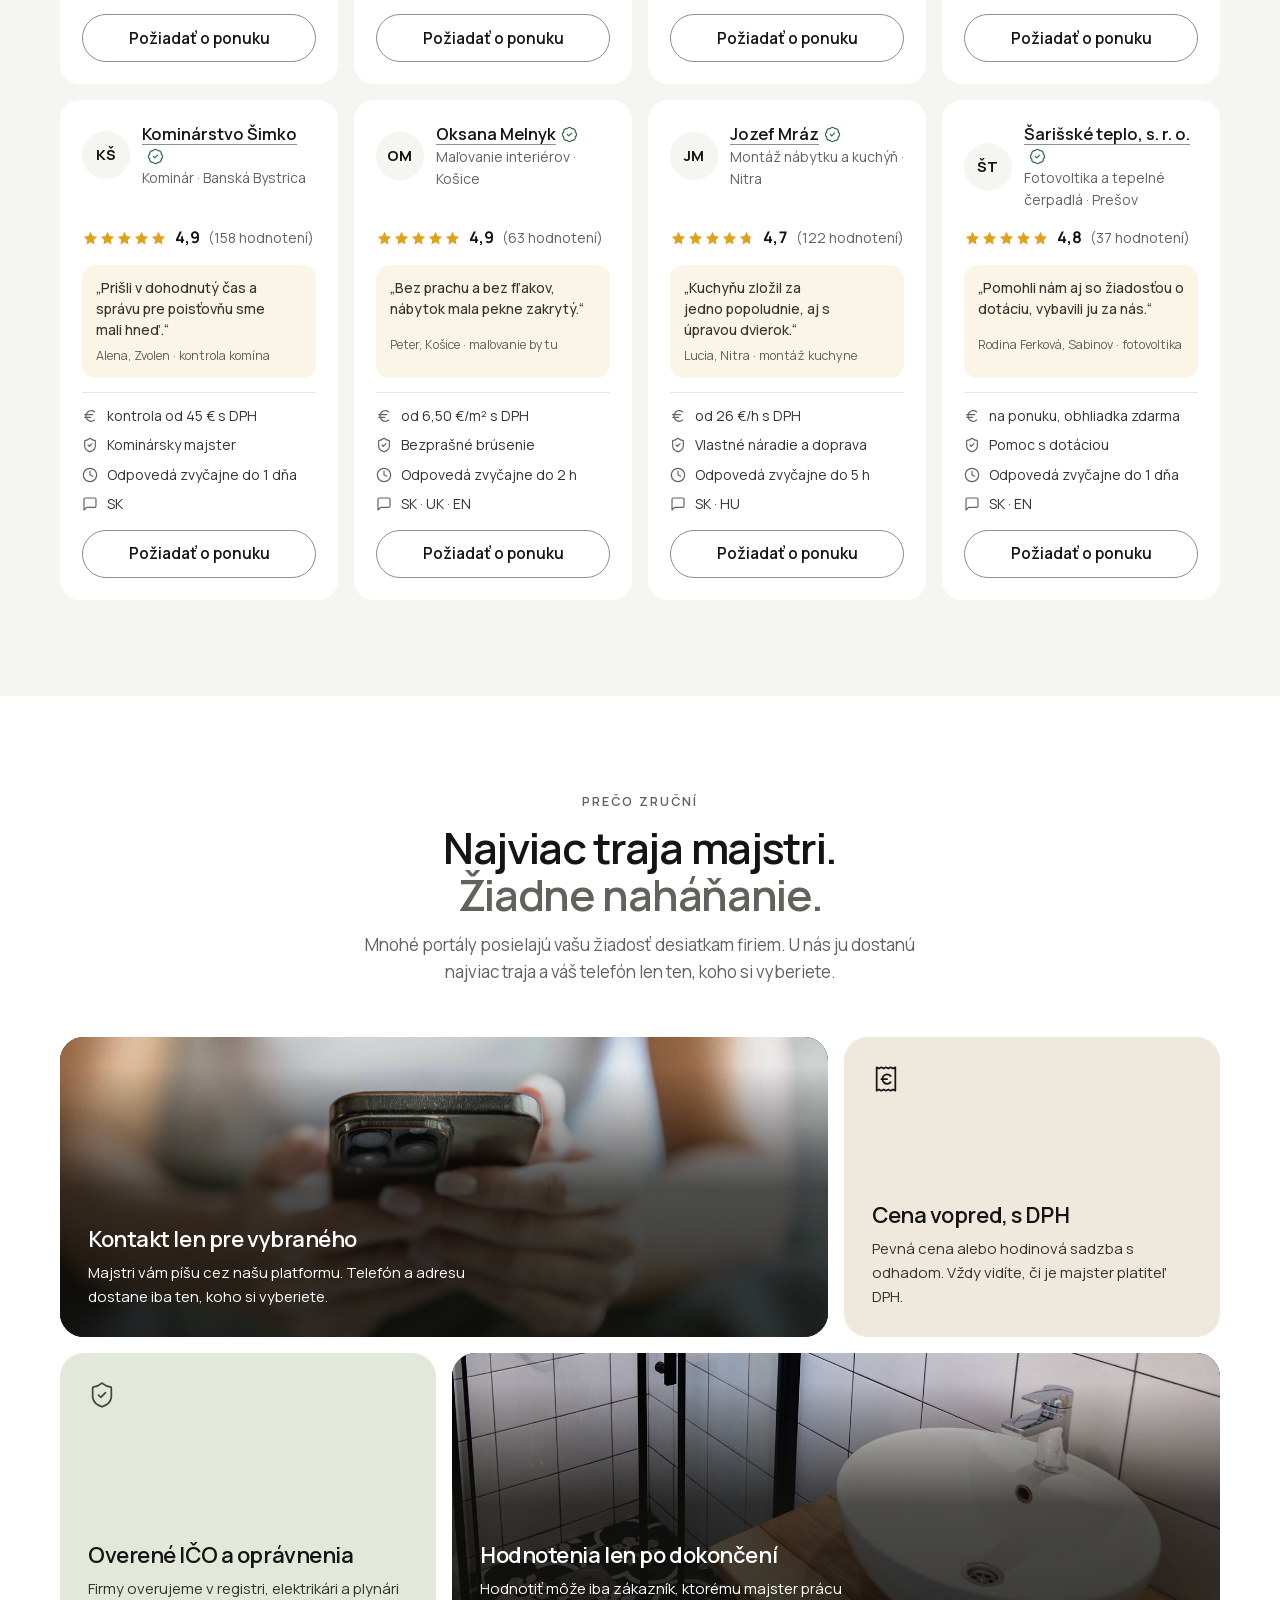
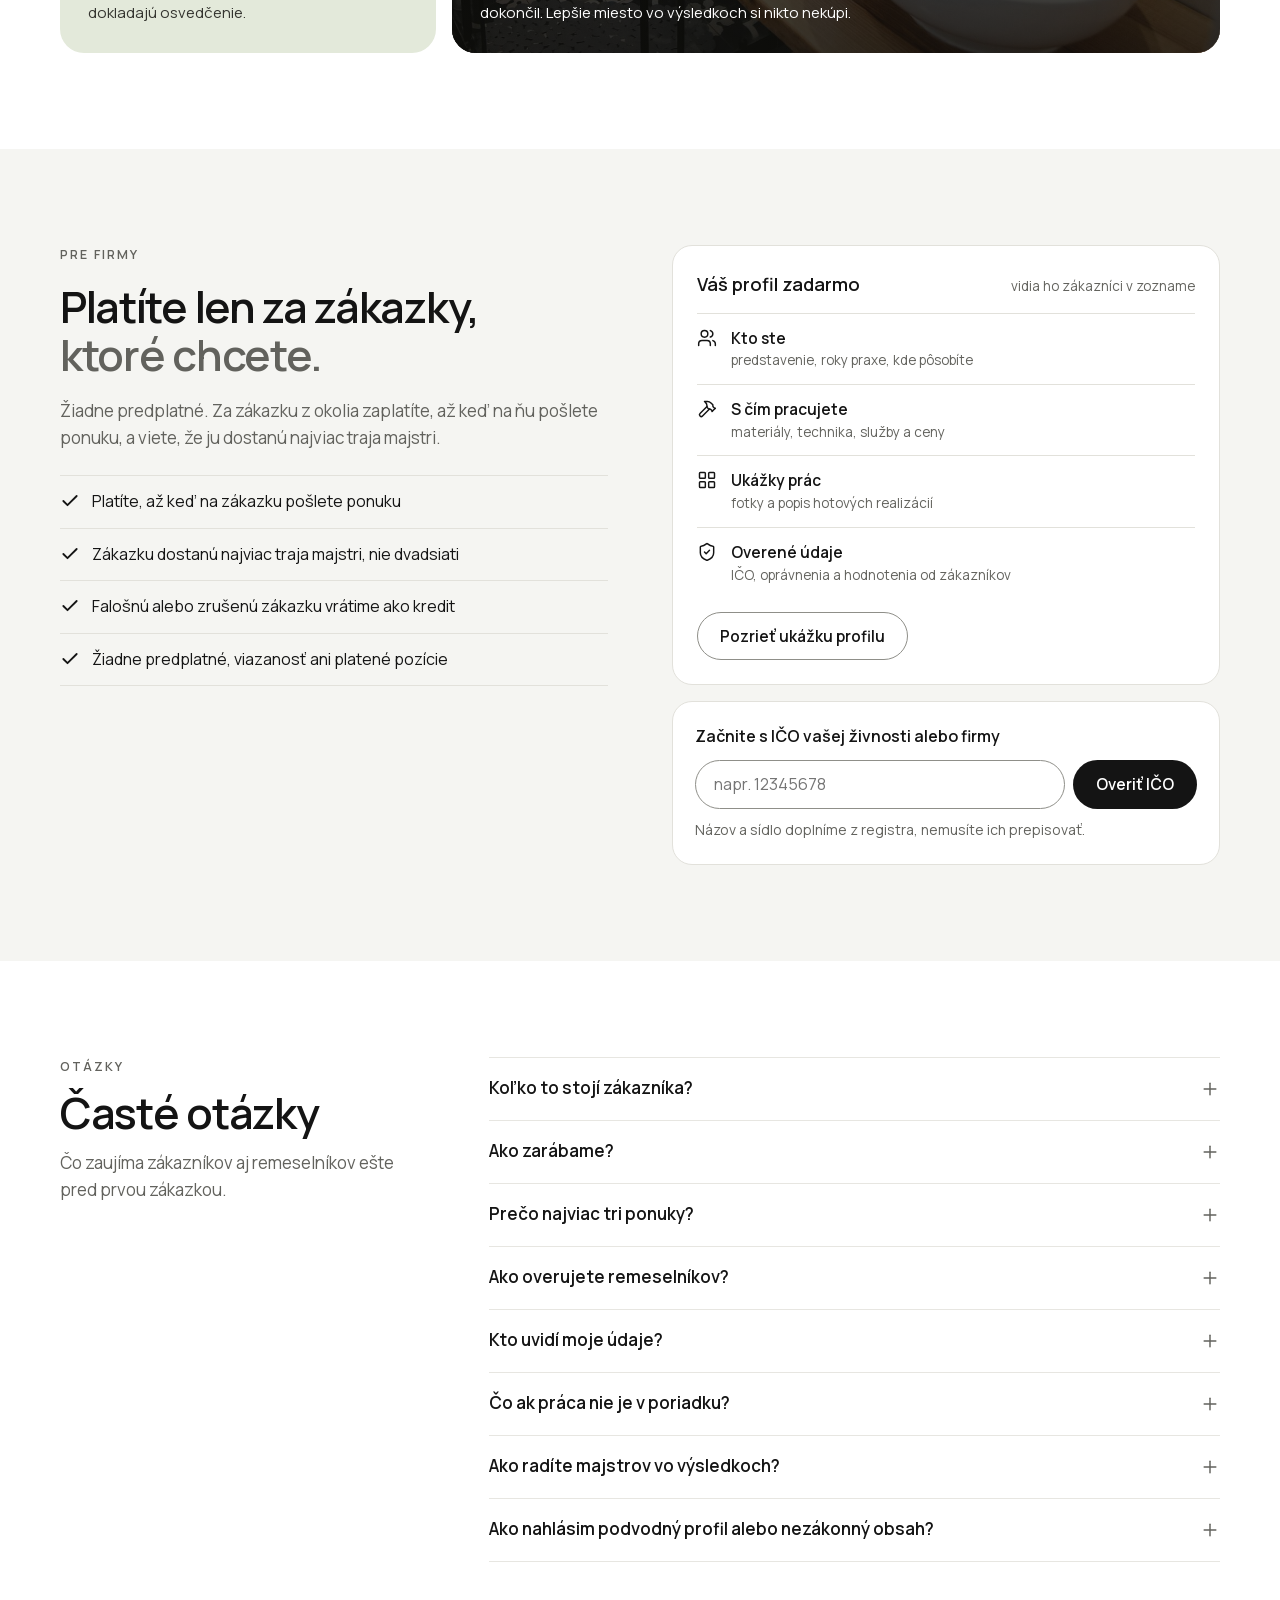
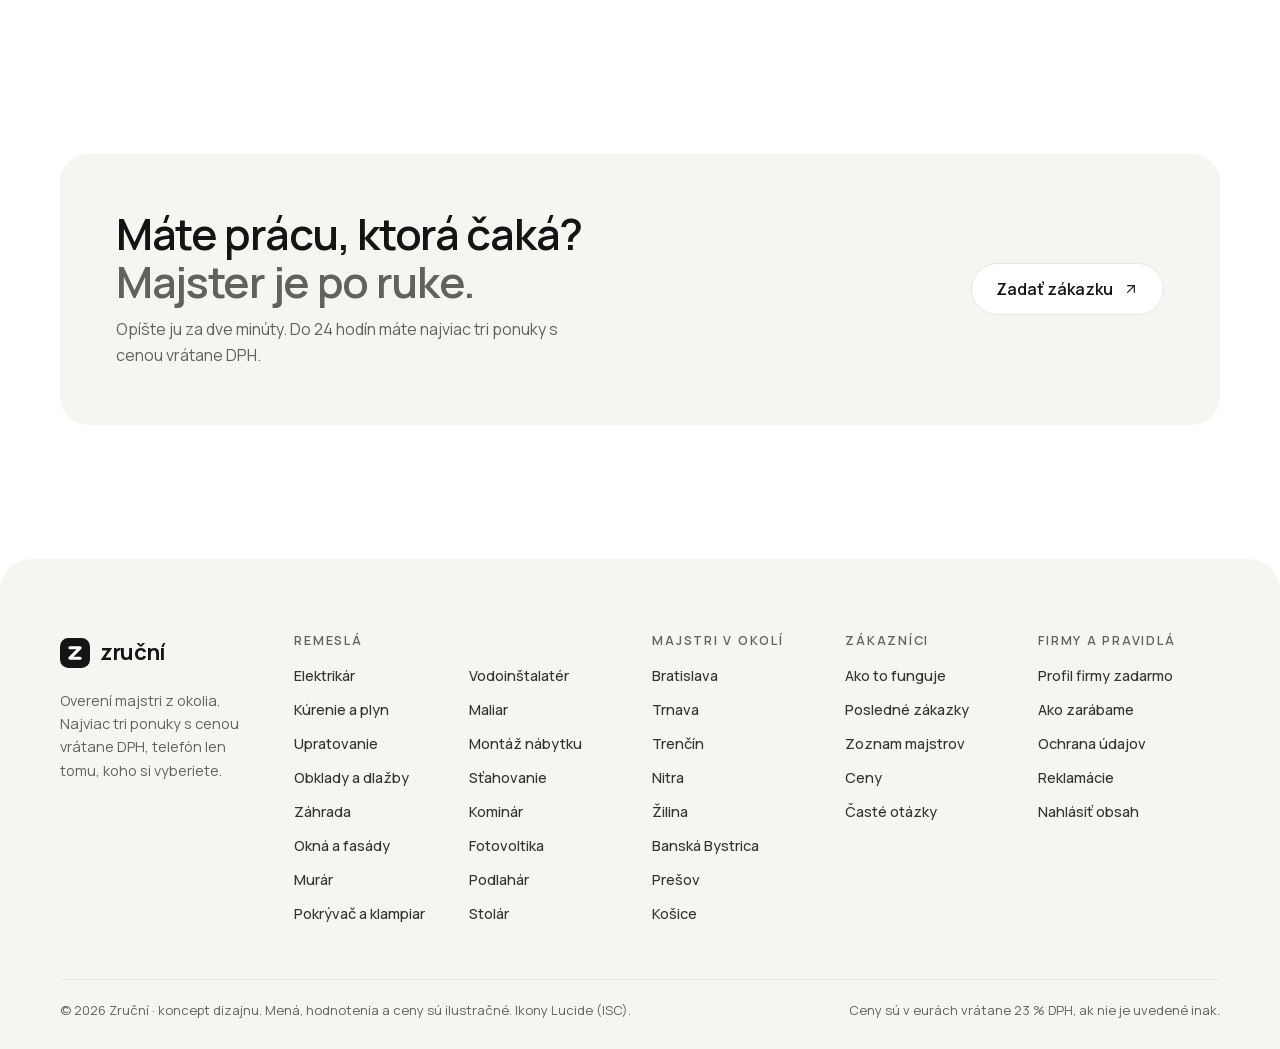
==== commit 7030cec2: "Úpravy podľa Daibau: dôvera v úvode, čísla, posledné zákazky, pätička - úvod: avatary majstrov, prie" ====
--- a/src/index.html
+++ b/src/index.html
@@ -78,7 +78,7 @@
 .ic-s{width:16px;height:16px}
 
 .wrap{max-width:var(--wrap);margin-inline:auto;padding-left:var(--gut);padding-right:var(--gut-r)}
-.section{padding-block:clamp(72px, 9vw, 120px)}
+.section{padding-block:clamp(64px, 7.5vw, 104px)}
 .alt{background:var(--bg-alt)}
 .kicker{font-size:12.5px;font-weight:600;letter-spacing:.16em;text-transform:uppercase;color:var(--muted)}
 .h2{font-weight:600;font-size:clamp(30px, 3.4vw, 44px);line-height:1.1;letter-spacing:-.03em}
@@ -130,6 +130,13 @@
 .hero-bg{position:absolute;inset:0;z-index:-2;width:100%;height:100%;object-fit:cover;object-position:50% 62%}
 .hero-panel::after{content:"";position:absolute;inset:0;z-index:-1;pointer-events:none;background:radial-gradient(ellipse 54% 66% at 50% 47%, rgba(255,255,255,.93) 0%, rgba(255,255,255,.84) 48%, rgba(255,255,255,.5) 78%, rgba(255,255,255,.28) 100%)}
 .hero .lead{color:var(--ink-2)}
+/* Dôvera nad nadpisom: avatary majstrov a priemerné hodnotenie (Daibau) */
+.trust{display:inline-flex;align-items:center;gap:12px;margin-bottom:-4px;padding:6px 16px 6px 6px;border:1px solid var(--line);border-radius:999px;background:color-mix(in srgb, var(--surface) 86%, transparent);font-size:14px;color:var(--ink-2);text-align:left}
+.trust-ava{display:flex;padding-left:5px}
+.trust .ava{width:32px;height:32px;margin-left:-5px;font-size:11.5px;background:var(--tb);color:color-mix(in srgb, var(--ti) 70%, #000);box-shadow:0 0 0 2px var(--surface)}
+.trust-t{display:flex;flex-wrap:wrap;align-items:center;gap:0 8px;line-height:1.35}
+.trust-r{display:inline-flex;align-items:center;gap:4px;color:var(--ink);font-weight:700}
+.trust .star{width:16px;height:16px}
 .hero-in{display:grid;justify-items:center;gap:22px;max-width:820px;margin-inline:auto;text-align:center}
 .hero h1{display:grid;gap:4px;line-height:1}
 .hero h1 .l1{font-weight:700;font-size:clamp(36px, 5.2vw, 66px);letter-spacing:-.035em;line-height:1.06}
@@ -155,15 +162,15 @@
 .strip{margin-bottom:clamp(16px, 2vw, 24px)}
 #zoznam{padding-top:clamp(48px, 6vw, 80px)}
 .strip-track{display:grid;grid-template-columns:repeat(7, minmax(0,1fr));gap:16px;list-style:none;margin:0;padding:0}
-.tile{display:grid;gap:10px;width:100%;border:0;padding:0;background:none;color:var(--ink);text-align:left;cursor:pointer;border-radius:16px}
+.tile{position:relative;display:grid;gap:10px;width:100%;border:0;padding:0;background:none;color:var(--ink);text-align:left;cursor:pointer;border-radius:16px}
 .tile-img{display:block;border-radius:16px;overflow:hidden;background:var(--bg-alt)}
 .tile .ph{aspect-ratio:4 / 5;transition:transform .45s cubic-bezier(.2,.7,.2,1)}
 .tile-label{display:flex;align-items:center;justify-content:space-between;gap:6px;font-weight:600;font-size:15px;line-height:1.3;padding-inline:2px}
-.tile-label .ic{width:15px;height:15px;color:var(--muted);transition:transform .2s, color .2s}
-@media (hover: hover){
-  .tile:hover .ph{transform:scale(1.045)}
-  .tile:hover .tile-label .ic{color:var(--ink);transform:translate(2px, -2px)}
-}
+/* priemerné hodnotenie majstrov remesla (Daibau: najhľadanejší zhotovitelia) */
+.tile-rate{display:inline-flex;align-items:center;gap:2px;flex:none;font-size:13px;color:var(--ink-2);font-variant-numeric:tabular-nums}
+.tile-rate b{font-weight:600}
+.tile-rate .star{width:13px;height:13px}
+@media (hover: hover){ .tile:hover .ph{transform:scale(1.045)} }
 
 /* Tri piliere s deliacimi čiarami */
 
@@ -228,18 +235,54 @@
 .cta-in span{font-size:14px;color:var(--ink-2);max-width:22ch}
 @media (hover: hover){ .proj-cta:hover{background:#E8E0D1} }
 
-/* Ako to funguje: 01–03 striedavo */
-.zig{list-style:none;margin:0;padding:0;display:grid;gap:clamp(20px, 3vw, 28px)}
-.zig li{display:grid;grid-template-columns:minmax(0,1.15fr) minmax(0,1fr);gap:clamp(24px, 5vw, 72px);align-items:center}
-.zig li.rev{grid-template-columns:minmax(0,1fr) minmax(0,1.15fr)}
-.zig li.rev .zig-img{order:2}
-.zig-img{border-radius:22px;overflow:hidden;background:var(--surface)}
-.zig-img .ph{aspect-ratio:16 / 10}
-.zig-text{display:grid;gap:10px;align-content:center;max-width:440px}
-.zig-n{font-weight:400;font-size:56px;letter-spacing:-.05em;line-height:1;color:var(--ink)}
-.zig h3{font-weight:600;font-size:clamp(22px, 2.2vw, 28px);line-height:1.2;letter-spacing:-.025em}
-.zig p{color:var(--muted)}
-.zig-cta{display:flex;justify-content:center;margin-top:clamp(36px, 5vw, 56px)}
+/* Čísla pod úvodom (Daibau): hodnotenia, majstri, zákazky, najviac tri ponuky */
+.stats-sec{padding-top:clamp(40px, 5vw, 64px)}
+.stats{list-style:none;margin:0;padding:0 0 clamp(40px, 5vw, 64px);display:grid;grid-template-columns:repeat(4, minmax(0,1fr));gap:24px;border-bottom:1px solid var(--line);text-align:center}
+.stats li{display:grid;gap:6px;align-content:start}
+.stats b{font-weight:700;font-size:clamp(34px, 3.8vw, 48px);letter-spacing:-.035em;line-height:1;font-variant-numeric:tabular-nums}
+.stats span{font-size:14.5px;color:var(--muted);text-wrap:balance}
+
+/* Ako to funguje: tri kroky vedľa seba, pod nimi pás výhod s tlačidlom (Daibau) */
+#ako{padding-bottom:clamp(56px, 6.5vw, 88px)}
+.kroky{list-style:none;margin:0;padding:0;display:grid;grid-template-columns:repeat(3, minmax(0,1fr));gap:clamp(16px, 2.4vw, 28px)}
+.kroky li{display:grid;gap:10px;align-content:start}
+.krok-img{display:block;margin-bottom:8px;border-radius:20px;overflow:hidden;background:var(--bg-alt)}
+.krok-img .ph{aspect-ratio:4 / 3}
+.kroky h3{display:flex;align-items:center;gap:12px;font-weight:600;font-size:clamp(19px, 1.7vw, 22px);line-height:1.25;letter-spacing:-.02em}
+.krok-n{width:30px;height:30px;border-radius:50%;display:grid;place-items:center;flex:none;background:var(--ink);color:var(--brand-ink);font-size:14px;font-weight:700;letter-spacing:0}
+.kroky p{color:var(--muted);font-size:15.5px;max-width:42ch}
+.kroky-pas{display:flex;flex-wrap:wrap;align-items:center;justify-content:space-between;gap:16px 32px;margin-top:clamp(28px, 4vw, 44px);padding:16px 16px 16px 28px;border-radius:22px;background:var(--bg-alt)}
+.kroky-pas ul{list-style:none;margin:0;padding:0;display:flex;flex-wrap:wrap;gap:10px 28px}
+.kroky-pas li{display:flex;align-items:center;gap:10px;font-weight:600;font-size:15px}
+.kroky-pas .ic{stroke-width:2.2}
+
+/* Posledné zákazky: pás kariet so šípkami, na mobile posúvanie prstom (Daibau) */
+.jobs-sec{padding-top:0}
+.jobs-sec > .wrap::before{content:"";display:block;height:1px;background:var(--line);margin-bottom:clamp(56px, 6.5vw, 88px)}
+.sec-head > .jobs-nav{display:flex;gap:8px;max-width:none}
+.jobs-nav button{width:44px;height:44px;border-radius:50%;border:1px solid var(--line-strong);background:var(--surface);color:var(--ink);display:grid;place-items:center;cursor:pointer;transition:border-color .15s, opacity .15s}
+#jobs-prev .ic{transform:rotate(180deg)}
+@media (hover: hover){ .jobs-nav button:not(:disabled):hover{border-color:var(--ink)} }
+.jobs-nav button:disabled{opacity:.35;cursor:default}
+.jobs{list-style:none;margin:0;padding:2px;display:grid;grid-auto-flow:column;grid-auto-columns:calc((100% - 48px) / 4);gap:16px;overflow-x:auto;scroll-snap-type:x mandatory;scrollbar-width:none;overscroll-behavior-x:contain}
+.jobs::-webkit-scrollbar{display:none}
+.job{position:relative;scroll-snap-align:start;display:flex;flex-direction:column;gap:10px;min-width:0;padding:20px 20px 8px;border:1px solid var(--line);border-radius:20px;background:var(--surface)}
+.job-top{display:flex;justify-content:space-between;align-items:center;gap:8px;font-size:13px;color:var(--muted)}
+.job-st{display:inline-flex;align-items:center;gap:8px;font-size:12px;font-weight:700;letter-spacing:.08em;text-transform:uppercase;color:var(--ink)}
+.job-st::before{content:"";width:8px;height:8px;border-radius:50%;background:var(--good);box-shadow:0 0 0 4px var(--good-soft)}
+.job-st.full{color:var(--muted)}
+.job-st.full::before{background:var(--line-strong);box-shadow:0 0 0 4px var(--bg-alt)}
+.job h3{font-weight:600;font-size:16.5px;line-height:1.3;letter-spacing:-.01em}
+.job-loc{display:flex;align-items:center;gap:6px;margin-top:-4px;font-size:14px;color:var(--ink-2)}
+.job-loc .ic{width:16px;height:16px;color:var(--muted)}
+.job-desc{font-size:14px;line-height:1.55;color:var(--muted);display:-webkit-box;-webkit-line-clamp:5;-webkit-box-orient:vertical;overflow:hidden}
+.job-foot{margin-top:auto;display:grid;gap:2px;padding-top:12px;border-top:1px solid var(--line)}
+.job-of{display:flex;align-items:center;gap:4px;font-size:13.5px;font-weight:600;color:var(--ink-2)}
+.job-of i{width:20px;height:6px;border-radius:6px;background:var(--line)}
+.job-of i.on{background:var(--ink)}
+.job-of span{margin-left:8px}
+.job .link{justify-self:start;font-size:14.5px}
+.jobs-foot{margin-top:16px}
 
 /* Prečo Zruční: mozaika (Flowblox) */
 .bento{display:grid;grid-template-columns:repeat(3, minmax(0,1fr));grid-auto-rows:minmax(300px, auto);gap:16px}
@@ -461,15 +504,19 @@
 .cta p{color:var(--muted);margin-top:12px;max-width:50ch}
 .cta .btn{min-height:52px;padding:0 24px;font-size:16px}
 
-/* Pätička */
-.foot{padding-block:40px 28px;font-size:14px}
-.foot-row{display:grid;grid-template-columns:1fr auto 1fr;align-items:center;gap:20px}
-.foot ul{list-style:none;margin:0;padding:0;display:flex;flex-wrap:wrap;gap:0 22px}
-.foot .foot-r ul{justify-content:flex-end}
-.foot li a,.foot li button{display:inline-flex;align-items:center;justify-content:center;min-height:36px;min-width:44px;color:var(--muted);text-decoration:none;background:none;border:0;padding:0;cursor:pointer;font-size:13.5px;text-transform:uppercase;letter-spacing:.06em;font-weight:500}
-@media (hover: hover){ .foot li a:hover,.foot li button:hover{color:var(--ink)} }
-@media (pointer: coarse){ .foot li a,.foot li button{min-height:44px} }
-.foot-bottom{display:flex;flex-wrap:wrap;justify-content:space-between;gap:8px 24px;margin-top:24px;padding-top:20px;border-top:1px solid var(--line);color:var(--muted);font-size:13px}
+/* Pätička: stĺpce remesiel, miest a odkazov (Daibau), ale svetlá */
+.foot{margin-top:clamp(24px, 3vw, 40px);padding-block:clamp(48px, 6vw, 72px) 28px;font-size:14px;background:var(--bg-alt);border-radius:32px 32px 0 0}
+.foot-cols{display:grid;grid-template-columns:minmax(0,1.25fr) minmax(0,2fr) minmax(0,1fr) minmax(0,1fr) minmax(0,1.1fr);gap:32px 28px}
+.foot-brand{display:grid;gap:14px;align-content:start;justify-items:start}
+.foot .logo{justify-self:start}
+.foot-brand p{max-width:30ch;font-size:14.5px;color:var(--muted)}
+.foot-h{margin-bottom:8px;font-size:12.5px;font-weight:600;letter-spacing:.14em;text-transform:uppercase;color:var(--muted)}
+.foot-col ul{list-style:none;margin:0;padding:0;display:grid}
+.foot-crafts ul{grid-template-columns:repeat(2, minmax(0,1fr));column-gap:20px}
+.foot-col a,.foot-col button{display:inline-flex;align-items:center;min-height:34px;padding:0;border:0;background:none;color:var(--ink-2);font-size:14.5px;font-weight:500;line-height:1.3;text-align:left;text-decoration:none;cursor:pointer}
+@media (hover: hover){ .foot-col a:hover,.foot-col button:hover{color:var(--ink);text-decoration:underline} }
+@media (pointer: coarse){ .foot-col a,.foot-col button{min-height:44px} }
+.foot-bottom{display:flex;flex-wrap:wrap;justify-content:space-between;gap:8px 24px;margin-top:clamp(32px, 4vw, 48px);padding-top:20px;border-top:1px solid var(--line);color:var(--muted);font-size:13px}
 .foot-bottom a{color:inherit}
 
 /* Spodná lišta (mobil) */
@@ -624,6 +671,9 @@
 }
 @media (max-width: 1080px){
   .dx-list{grid-template-columns:repeat(3, minmax(0,1fr))}
+  .jobs{grid-auto-columns:calc((100% - 32px) / 3)}
+  .foot-cols{grid-template-columns:minmax(0,2fr) repeat(3, minmax(0,1fr))}
+  .foot-brand{grid-column:1 / -1}
 }
 /* 641–800 px: v tretinových poliach by sa orezal placeholder hľadania, obce aj radenie */
 @media (max-width: 800px){
@@ -656,18 +706,14 @@
   .tabbar .tb-main .plus .ic{width:20px;height:20px;stroke-width:2.4}
   .projects{grid-template-columns:repeat(2, minmax(0,1fr))}
   .guar{grid-template-columns:repeat(2, minmax(0,1fr))}
-  .foot-row{grid-template-columns:minmax(0,1fr);justify-items:center;text-align:center}
-  .foot ul,.foot .foot-r ul{justify-content:center}
-  .foot-bottom{justify-content:center;text-align:center}
   .top-actions .btn-primary{background:var(--surface);color:var(--ink);border-color:var(--line-strong)}
   .top-actions .btn-primary .circ{background:var(--ink);color:var(--surface)}
-  .foot .logo{order:-1}
 }
 @media (max-width: 860px){
   .strip-track{grid-template-columns:none;grid-auto-flow:column;grid-auto-columns:136px;gap:12px;overflow-x:auto;scroll-snap-type:x mandatory;scrollbar-width:none;margin-inline:calc(-1 * var(--gut)) calc(-1 * var(--gut-r));padding:2px var(--gut-r) 6px var(--gut);scroll-padding-inline:var(--gut)}
   .strip-track::-webkit-scrollbar{display:none}
   .strip-track > li{scroll-snap-align:start}
-  .tile-label{font-size:14.5px}
+  .tile-label{flex-direction:column;align-items:flex-start;gap:1px;font-size:14.5px}
   .hero-panel{border-radius:24px}
   .hero-bg{object-position:50% 60%}
 }
@@ -678,11 +724,24 @@
   .dir-item .tic .ic{width:24px;height:24px}
   .pf-facts{grid-template-columns:repeat(2, minmax(0,1fr))}
   .pf-two,.pf-proj,.pf-revs,.pf-how{grid-template-columns:minmax(0,1fr)}
-  .zig li,.zig li.rev{grid-template-columns:minmax(0,1fr)}
-  .zig li.rev .zig-img{order:0}
-  .zig-n{font-size:44px}
-  .zig{gap:56px}
-  .zig li,.zig li.rev{gap:18px}
+  .stats{grid-template-columns:repeat(2, minmax(0,1fr));gap:28px 16px}
+  /* kroky ako zoznam: malá fotka vľavo, text vpravo */
+  .kroky{grid-template-columns:minmax(0,1fr);gap:24px}
+  .kroky li{grid-template-columns:104px minmax(0,1fr);column-gap:16px;row-gap:6px;align-items:start}
+  .krok-img{grid-row:span 2;margin:0;border-radius:16px}
+  .krok-img .ph{aspect-ratio:1}
+  .kroky h3{gap:10px;font-size:18px}
+  .krok-n{width:26px;height:26px;font-size:13px}
+  .kroky p{font-size:15px}
+  .kroky-pas{flex-direction:column;align-items:stretch;padding:20px}
+  .kroky-pas ul{flex-direction:column}
+  .kroky-pas .btn{justify-content:space-between;padding-left:22px}
+  .sec-head > .jobs-nav{display:none}
+  .jobs{grid-auto-columns:min(82%, 300px);gap:12px;margin-inline:calc(-1 * var(--gut)) calc(-1 * var(--gut-r));padding:2px var(--gut-r) 6px var(--gut);scroll-padding-inline:var(--gut)}
+  .foot{border-radius:24px 24px 0 0}
+  .foot-cols{grid-template-columns:repeat(2, minmax(0,1fr));gap:28px 20px}
+  .foot-brand,.foot-crafts,.foot-towns{grid-column:1 / -1}
+  .foot-towns ul{grid-template-columns:repeat(2, minmax(0,1fr));column-gap:20px}
   .bento{grid-template-columns:minmax(0,1fr);grid-auto-rows:minmax(240px, auto)}
   .bento .b-2{grid-column:auto}
   .bento .b-photo{min-height:340px}
@@ -750,6 +809,11 @@
   .top-actions .btn-circ .circ{display:none}
   .top-actions .btn-circ{padding-right:16px}
 }
+/* riadok dôvery v úvode: na 360 px telefóne v dvoch riadkoch, nie v troch */
+@media (max-width: 400px){
+  .trust{gap:10px;font-size:13px}
+  .trust .ava{width:28px;height:28px}
+}
 @media (prefers-reduced-motion: reduce){
   html{scroll-behavior:auto}
   *,*::before,*::after{animation:none!important;transition:none!important}
@@ -828,6 +892,7 @@
   <div class="hero-panel">
   <picture><source media="(max-width: 640px)" srcset="photos/hero-m.jpg"><img class="hero-bg" src="photos/hero.jpg" alt="" fetchpriority="high" decoding="async"></picture>
   <div class="wrap hero-in">
+    <p class="trust"><span class="trust-ava" aria-hidden="true"><span class="ava tc-amber">MK</span><span class="ava tc-teal">ZH</span><span class="ava tc-clay">KŠ</span></span><span class="trust-t"><span class="trust-r"><svg class="ic star" aria-hidden="true"><use href="#i-star"/></svg><b data-stat="avg">4,8</b><span class="sr"> z 5</span></span><span><span data-stat="reviews">4&nbsp;075</span> hodnotení od zákazníkov</span></span></p>
     <h1 id="hero-title"><span class="l1">Každá práca doma,</span> <span class="l2">s overeným majstrom.</span></h1>
     <p class="lead">Opíšte, čo treba urobiť. Do 24 hodín porovnáte najviac tri ponuky od remeselníkov z okolia, každú s cenou vrátane DPH, termínom a zárukou.</p>
 
@@ -848,10 +913,21 @@
     <datalist id="obce"></datalist>
     <p class="where-hint" id="where-hint" aria-live="polite"></p>
 
-    <p class="privacy"><svg class="ic ic-s" aria-hidden="true"><use href="#i-lock"/></svg>Telefón dostane len majster, ktorého si vyberiete.</p>
+    <p class="privacy"><svg class="ic ic-s" aria-hidden="true"><use href="#i-lock"/></svg>Zadarmo a nezáväzne. Telefón dostane len majster, ktorého si vyberiete.</p>
   </div>
   </div>
 
+</section>
+
+<section class="stats-sec" aria-label="Zruční v číslach">
+  <div class="wrap">
+    <ul class="stats">
+      <li><b data-stat="reviews">4&nbsp;075</b><span>hodnotení od zákazníkov</span></li>
+      <li><b data-stat="pros">65</b><span>overených majstrov a firiem</span></li>
+      <li><b data-stat="jobs">11&nbsp;231</b><span>dokončených zákaziek</span></li>
+      <li><b>3</b><span>najviac toľko ponúk na zákazku</span></li>
+    </ul>
+  </div>
 </section>
 
 <section class="section" id="zoznam" data-tab="majstri" aria-labelledby="zoznam-title">
@@ -942,13 +1018,13 @@
     </div>
     <div class="strip">
       <ul class="strip-track" aria-label="Obľúbené služby">
-        <li><button class="tile" type="button" data-dx="elektro" aria-controls="dx-list"><span class="tile-img"><span class="ph ph-s-elektro"></span></span><span class="tile-label">Elektrikár<svg class="ic" aria-hidden="true"><use href="#i-upright"/></svg></span></button></li>
-        <li><button class="tile" type="button" data-dx="voda" aria-controls="dx-list"><span class="tile-img"><span class="ph ph-s-instalater"></span></span><span class="tile-label">Vodoinštalatér<svg class="ic" aria-hidden="true"><use href="#i-upright"/></svg></span></button></li>
-        <li><button class="tile" type="button" data-dx="maliar" aria-controls="dx-list"><span class="tile-img"><span class="ph ph-s-malovanie"></span></span><span class="tile-label">Maliar<svg class="ic" aria-hidden="true"><use href="#i-upright"/></svg></span></button></li>
-        <li><button class="tile" type="button" data-dx="obklad" aria-controls="dx-list"><span class="tile-img"><span class="ph ph-s-obklad"></span></span><span class="tile-label">Obklady<svg class="ic" aria-hidden="true"><use href="#i-upright"/></svg></span></button></li>
-        <li><button class="tile" type="button" data-dx="upratovanie" aria-controls="dx-list"><span class="tile-img"><span class="ph ph-s-upratovanie"></span></span><span class="tile-label">Upratovanie<svg class="ic" aria-hidden="true"><use href="#i-upright"/></svg></span></button></li>
-        <li><button class="tile" type="button" data-dx="zahrada" aria-controls="dx-list"><span class="tile-img"><span class="ph ph-s-zahrada"></span></span><span class="tile-label">Záhrada<svg class="ic" aria-hidden="true"><use href="#i-upright"/></svg></span></button></li>
-        <li><button class="tile" type="button" data-dx="stahovanie" aria-controls="dx-list"><span class="tile-img"><span class="ph ph-s-stahovanie"></span></span><span class="tile-label">Sťahovanie<svg class="ic" aria-hidden="true"><use href="#i-upright"/></svg></span></button></li>
+        <li><button class="tile" type="button" data-dx="elektro" aria-controls="dx-list"><span class="tile-img"><span class="ph ph-s-elektro"></span></span><span class="tile-label">Elektrikár<span class="tile-rate"><svg class="ic star" aria-hidden="true"><use href="#i-star"/></svg><span class="sr">hodnotenie </span><b>4,8</b></span></span></button></li>
+        <li><button class="tile" type="button" data-dx="voda" aria-controls="dx-list"><span class="tile-img"><span class="ph ph-s-instalater"></span></span><span class="tile-label">Vodoinštalatér<span class="tile-rate"><svg class="ic star" aria-hidden="true"><use href="#i-star"/></svg><span class="sr">hodnotenie </span><b>4,8</b></span></span></button></li>
+        <li><button class="tile" type="button" data-dx="maliar" aria-controls="dx-list"><span class="tile-img"><span class="ph ph-s-malovanie"></span></span><span class="tile-label">Maliar<span class="tile-rate"><svg class="ic star" aria-hidden="true"><use href="#i-star"/></svg><span class="sr">hodnotenie </span><b>4,8</b></span></span></button></li>
+        <li><button class="tile" type="button" data-dx="obklad" aria-controls="dx-list"><span class="tile-img"><span class="ph ph-s-obklad"></span></span><span class="tile-label">Obklady<span class="tile-rate"><svg class="ic star" aria-hidden="true"><use href="#i-star"/></svg><span class="sr">hodnotenie </span><b>4,9</b></span></span></button></li>
+        <li><button class="tile" type="button" data-dx="upratovanie" aria-controls="dx-list"><span class="tile-img"><span class="ph ph-s-upratovanie"></span></span><span class="tile-label">Upratovanie<span class="tile-rate"><svg class="ic star" aria-hidden="true"><use href="#i-star"/></svg><span class="sr">hodnotenie </span><b>4,8</b></span></span></button></li>
+        <li><button class="tile" type="button" data-dx="zahrada" aria-controls="dx-list"><span class="tile-img"><span class="ph ph-s-zahrada"></span></span><span class="tile-label">Záhrada<span class="tile-rate"><svg class="ic star" aria-hidden="true"><use href="#i-star"/></svg><span class="sr">hodnotenie </span><b>4,7</b></span></span></button></li>
+        <li><button class="tile" type="button" data-dx="stahovanie" aria-controls="dx-list"><span class="tile-img"><span class="ph ph-s-stahovanie"></span></span><span class="tile-label">Sťahovanie<span class="tile-rate"><svg class="ic star" aria-hidden="true"><use href="#i-star"/></svg><span class="sr">hodnotenie </span><b>4,7</b></span></span></button></li>
       </ul>
     </div>
     <ul class="dir">
@@ -980,12 +1056,46 @@
         <h2 class="h2" id="ako-title">Ako to funguje. <span class="gray">Tri kroky.</span></h2>
       </div>
     </div>
-    <ol class="zig">
-      <li><span class="zig-img"><span class="ph ph-krok-opis"></span></span><div class="zig-text"><span class="zig-n" aria-hidden="true">01</span><h3>Opíšte prácu</h3><p>Pár viet a fotka stačia. Pridajte PSČ a kedy sa vám to hodí. Zaberie to asi dve minúty a je to zadarmo.</p></div></li>
-      <li class="rev"><span class="zig-img"><span class="ph ph-krok-ponuky"></span></span><div class="zig-text"><span class="zig-n" aria-hidden="true">02</span><h3>Porovnajte najviac tri ponuky</h3><p>Každá má cenu s DPH, termín, záruku a hodnotenia z dokončených zákaziek. Otázky vyriešite v správach, bez telefonovania.</p></div></li>
-      <li><span class="zig-img"><span class="ph ph-krok-praca"></span></span><div class="zig-text"><span class="zig-n" aria-hidden="true">03</span><h3>Vyberte a zaplaťte po práci</h3><p>Majster dostane váš kontakt až po výbere. Platíte priamo jemu, na faktúru alebo s dokladom z eKasy.</p></div></li>
+    <ol class="kroky">
+      <li><span class="krok-img"><span class="ph ph-krok-opis"></span></span><h3><span class="krok-n" aria-hidden="true">1</span>Opíšte prácu</h3><p>Pár viet a fotka stačia. Pridajte PSČ a kedy sa vám to hodí. Zaberie to asi dve minúty a je to zadarmo.</p></li>
+      <li><span class="krok-img"><span class="ph ph-krok-ponuky"></span></span><h3><span class="krok-n" aria-hidden="true">2</span>Porovnajte najviac tri ponuky</h3><p>Každá má cenu s DPH, termín, záruku a hodnotenia z dokončených zákaziek. Otázky vyriešite v správach, bez telefonovania.</p></li>
+      <li><span class="krok-img"><span class="ph ph-krok-praca"></span></span><h3><span class="krok-n" aria-hidden="true">3</span>Vyberte a zaplaťte po práci</h3><p>Majster dostane váš kontakt až po výbere. Platíte priamo jemu, na faktúru alebo s dokladom z eKasy.</p></li>
     </ol>
-    <div class="zig-cta"><button class="btn btn-primary btn-circ" type="button" data-open="">Zadať zákazku zadarmo <span class="circ"><svg class="ic" aria-hidden="true"><use href="#i-arrow"/></svg></span></button></div>
+    <div class="kroky-pas">
+      <ul>
+        <li><svg class="ic" aria-hidden="true"><use href="#i-check"/></svg>Jedna žiadosť, najviac tri ponuky</li>
+        <li><svg class="ic" aria-hidden="true"><use href="#i-check"/></svg>Pre zákazníkov zadarmo</li>
+        <li><svg class="ic" aria-hidden="true"><use href="#i-check"/></svg>Hodnotenia len po dokončenej práci</li>
+      </ul>
+      <button class="btn btn-primary btn-circ" type="button" data-open="">Zadať zákazku zadarmo <span class="circ"><svg class="ic" aria-hidden="true"><use href="#i-arrow"/></svg></span></button>
+    </div>
+  </div>
+</section>
+
+<section class="section jobs-sec" id="zakazky" aria-labelledby="jobs-title">
+  <div class="wrap">
+    <div class="sec-head">
+      <div>
+        <p class="kicker">Posledné zákazky</p>
+        <h2 class="h2" id="jobs-title">Čo ľudia zadali tento týždeň</h2>
+        <p class="sub">Každú zákazku dostanú najviac traja majstri z okolia. Meno a telefón zákazníka uvidí len ten, koho si vyberie.</p>
+      </div>
+      <div class="jobs-nav">
+        <button type="button" id="jobs-prev" aria-controls="jobs-track" aria-label="Predchádzajúce zákazky"><svg class="ic" aria-hidden="true"><use href="#i-chev"/></svg></button>
+        <button type="button" id="jobs-next" aria-controls="jobs-track" aria-label="Ďalšie zákazky"><svg class="ic" aria-hidden="true"><use href="#i-chev"/></svg></button>
+      </div>
+    </div>
+    <ul class="jobs" id="jobs-track" aria-label="Posledné zákazky">
+      <li class="job"><p class="job-top"><span class="job-st">Nová</span><span>pred 2 h</span></p><h3>Výmena elektrického bojlera 80 l</h3><p class="job-loc"><svg class="ic" aria-hidden="true"><use href="#i-pin"/></svg>Hlohovec</p><p class="job-desc">Starý bojler tečie pri prírube. Treba demontáž, odvoz a montáž nového, byt je na 3. poschodí bez výťahu.</p><div class="job-foot"><p class="job-of"><i class="on"></i><i></i><i></i><span>1 z 3 ponúk</span></p><button class="link" type="button" data-open="voda" data-desc="Výmena elektrického bojlera">Mám podobnú prácu</button></div></li>
+      <li class="job"><p class="job-top"><span class="job-st">Nová</span><span>pred 3 h</span></p><h3>Čistenie a kontrola komína</h3><p class="job-loc"><svg class="ic" aria-hidden="true"><use href="#i-pin"/></svg>Zvolen</p><p class="job-desc">Rodinný dom, plynový kotol a krb. Pred zimou potrebujeme vyčistiť oba prieduchy a správu pre poisťovňu.</p><div class="job-foot"><p class="job-of"><i class="on"></i><i class="on"></i><i></i><span>2 z 3 ponúk</span></p><button class="link" type="button" data-open="komin" data-desc="Čistenie a kontrola komína">Mám podobnú prácu</button></div></li>
+      <li class="job"><p class="job-top"><span class="job-st">Nová</span><span>dnes</span></p><h3>Výmena ističov a zásuviek v kuchyni</h3><p class="job-loc"><svg class="ic" aria-hidden="true"><use href="#i-pin"/></svg>Trnava</p><p class="job-desc">Pri zapnutí rúry a rýchlovarnej kanvice padá istič. Chceme nové zásuvky nad linkou a samostatný okruh na rúru.</p><div class="job-foot"><p class="job-of"><i></i><i></i><i></i><span>zatiaľ bez ponuky</span></p><button class="link" type="button" data-open="elektro" data-desc="Výmena ističov a zásuviek">Mám podobnú prácu</button></div></li>
+      <li class="job"><p class="job-top"><span class="job-st full">Obsadená</span><span>dnes</span></p><h3>Maľovanie bytu 3 + 1</h3><p class="job-loc"><svg class="ic" aria-hidden="true"><use href="#i-pin"/></svg>Košice</p><p class="job-desc">Steny aj stropy, asi 70 m² podlahy. Nábytok zakryjeme sami, ideálne do Vianoc.</p><div class="job-foot"><p class="job-of"><i class="on"></i><i class="on"></i><i class="on"></i><span>3 z 3 ponúk</span></p><button class="link" type="button" data-open="maliar" data-desc="Maľovanie bytu">Mám podobnú prácu</button></div></li>
+      <li class="job"><p class="job-top"><span class="job-st">Nová</span><span>včera</span></p><h3>Obklad kúpeľne, asi 6 m²</h3><p class="job-loc"><svg class="ic" aria-hidden="true"><use href="#i-pin"/></svg>Dunajská Streda</p><p class="job-desc">Starý obklad je už dole, steny sú vyrovnané. Dlažbu aj obklad máme kúpené, treba len pokládku.</p><div class="job-foot"><p class="job-of"><i class="on"></i><i class="on"></i><i></i><span>2 z 3 ponúk</span></p><button class="link" type="button" data-open="obklad" data-desc="Obklad kúpeľne">Mám podobnú prácu</button></div></li>
+      <li class="job"><p class="job-top"><span class="job-st full">Obsadená</span><span>včera</span></p><h3>Upratovanie po maľovaní</h3><p class="job-loc"><svg class="ic" aria-hidden="true"><use href="#i-pin"/></svg>Bratislava – Petržalka</p><p class="job-desc">Byt 2 + 1 po maliaroch, okná, podlahy a kuchynská linka. Termín v sobotu dopoludnia.</p><div class="job-foot"><p class="job-of"><i class="on"></i><i class="on"></i><i class="on"></i><span>3 z 3 ponúk</span></p><button class="link" type="button" data-open="upratovanie" data-desc="Upratovanie po maľovaní">Mám podobnú prácu</button></div></li>
+      <li class="job"><p class="job-top"><span class="job-st">Nová</span><span>včera</span></p><h3>Montáž kuchynskej linky 3,2 m</h3><p class="job-loc"><svg class="ic" aria-hidden="true"><use href="#i-pin"/></svg>Nitra</p><p class="job-desc">Linka je doma v krabiciach, aj s pracovnou doskou. Treba zložiť, osadiť drez a pripojiť spotrebiče.</p><div class="job-foot"><p class="job-of"><i class="on"></i><i></i><i></i><span>1 z 3 ponúk</span></p><button class="link" type="button" data-open="montaz" data-desc="Montáž kuchynskej linky">Mám podobnú prácu</button></div></li>
+      <li class="job"><p class="job-top"><span class="job-st full">Obsadená</span><span>pred 2 dňami</span></p><h3>Servis plynového kotla</h3><p class="job-loc"><svg class="ic" aria-hidden="true"><use href="#i-pin"/></svg>Žilina</p><p class="job-desc">Kondenzačný kotol, posledný servis pred dvoma rokmi. Potrebujeme vyčistiť, nastaviť a protokol.</p><div class="job-foot"><p class="job-of"><i class="on"></i><i class="on"></i><i class="on"></i><span>3 z 3 ponúk</span></p><button class="link" type="button" data-open="kurenie" data-desc="Servis plynového kotla">Mám podobnú prácu</button></div></li>
+    </ul>
+    <p class="note jobs-foot"><svg class="ic" aria-hidden="true"><use href="#i-info"/></svg>Ukážkové zákazky konceptu. Mená zákazníkov sa nezverejňujú.</p>
   </div>
 </section>
 
@@ -1255,19 +1365,60 @@
 
 <footer class="foot">
   <div class="wrap">
-    <div class="foot-row">
-      <nav class="foot-l" aria-label="Pre zákazníkov">
+    <div class="foot-cols">
+      <div class="foot-brand">
+        <a class="logo" href="#obsah" aria-label="Zruční, na začiatok stránky"><svg class="mark" viewBox="0 0 32 32" aria-hidden="true"><rect width="32" height="32" rx="9"/><path d="M10.5 10.5h11l-11 11h11"/></svg>zruční</a>
+        <p>Overení majstri z okolia. Najviac tri ponuky s cenou vrátane DPH, telefón len tomu, koho si vyberiete.</p>
+      </div>
+      <nav class="foot-col foot-crafts" aria-labelledby="fh-remesla">
+        <h2 class="foot-h" id="fh-remesla">Remeslá</h2>
         <ul>
-          <li><a href="#sluzby">Služby</a></li>
-          <li><a href="#ako">Ako to funguje</a></li>
-          <li><a href="#ceny">Ceny</a></li>
-          <li><a href="#zoznam">Majstri</a></li>
-          <li><a href="#pre-majstrov">Pre firmy</a></li>
+          <li><button type="button" data-dx="elektro">Elektrikár</button></li>
+          <li><button type="button" data-dx="voda">Vodoinštalatér</button></li>
+          <li><button type="button" data-dx="kurenie">Kúrenie a plyn</button></li>
+          <li><button type="button" data-dx="maliar">Maliar</button></li>
+          <li><button type="button" data-dx="upratovanie">Upratovanie</button></li>
+          <li><button type="button" data-dx="montaz">Montáž nábytku</button></li>
+          <li><button type="button" data-dx="obklad">Obklady a dlažby</button></li>
+          <li><button type="button" data-dx="stahovanie">Sťahovanie</button></li>
+          <li><button type="button" data-dx="zahrada">Záhrada</button></li>
+          <li><button type="button" data-dx="komin">Kominár</button></li>
+          <li><button type="button" data-dx="okna">Okná a fasády</button></li>
+          <li><button type="button" data-dx="solar">Fotovoltika</button></li>
+          <li><button type="button" data-dx="murar">Murár</button></li>
+          <li><button type="button" data-dx="podlahy">Podlahár</button></li>
+          <li><button type="button" data-dx="strecha">Pokrývač a klampiar</button></li>
+          <li><button type="button" data-dx="stolar">Stolár</button></li>
         </ul>
       </nav>
-      <a class="logo" href="#obsah" aria-label="Zruční, na začiatok stránky"><svg class="mark" viewBox="0 0 32 32" aria-hidden="true"><rect width="32" height="32" rx="9"/><path d="M10.5 10.5h11l-11 11h11"/></svg>zruční</a>
-      <nav class="foot-r" aria-label="Pravidlá">
+      <nav class="foot-col foot-towns" aria-labelledby="fh-mesta">
+        <h2 class="foot-h" id="fh-mesta">Majstri v okolí</h2>
         <ul>
+          <li><button type="button" data-town="Bratislava">Bratislava</button></li>
+          <li><button type="button" data-town="Trnava">Trnava</button></li>
+          <li><button type="button" data-town="Trenčín">Trenčín</button></li>
+          <li><button type="button" data-town="Nitra">Nitra</button></li>
+          <li><button type="button" data-town="Žilina">Žilina</button></li>
+          <li><button type="button" data-town="Banská Bystrica">Banská Bystrica</button></li>
+          <li><button type="button" data-town="Prešov">Prešov</button></li>
+          <li><button type="button" data-town="Košice">Košice</button></li>
+        </ul>
+      </nav>
+      <nav class="foot-col" aria-labelledby="fh-zakaznici">
+        <h2 class="foot-h" id="fh-zakaznici">Zákazníci</h2>
+        <ul>
+          <li><a href="#ako">Ako to funguje</a></li>
+          <li><a href="#zakazky">Posledné zákazky</a></li>
+          <li><a href="#zoznam">Zoznam majstrov</a></li>
+          <li><a href="#ceny">Ceny</a></li>
+          <li><a href="#otazky">Časté otázky</a></li>
+        </ul>
+      </nav>
+      <nav class="foot-col" aria-labelledby="fh-firmy">
+        <h2 class="foot-h" id="fh-firmy">Firmy a pravidlá</h2>
+        <ul>
+          <li><a href="#pre-majstrov">Profil firmy zadarmo</a></li>
+          <li><a href="#faq-zarabanie">Ako zarábame</a></li>
           <li><a href="#faq-udaje">Ochrana údajov</a></li>
           <li><a href="#faq-reklamacia">Reklamácie</a></li>
           <li><a href="#faq-nahlasit">Nahlásiť obsah</a></li>
@@ -1852,8 +2003,47 @@
     $('#zoznam .sec-head').scrollIntoView({ behavior: reduceMotion.matches ? 'auto' : 'smooth', block: 'start' });
     $('#zoznam-title').focus({ preventScroll: true });
   });
+  // Mestá v pätičke („Majstri v okolí“): zoznam od najbližších k mestu, ostatné filtre preč
+  document.addEventListener('click', e => {
+    const b = e.target.closest('[data-town]');
+    if (!b) return;
+    const pl = findPlace(b.dataset.town);
+    const at = pl && OBCE_GEO[pl[0]];
+    if (!at) return;
+    $('#dx-form').reset();
+    dxWhere.value = pl[0];
+    delete dxWhere.dataset.auto;
+    dxRef = { at, name: pl[0], geo: false };
+    syncRefUI();
+    $('#dx-sort').value = 'dist';
+    refreshDir();
+    $('#zoznam .sec-head').scrollIntoView({ behavior: reduceMotion.matches ? 'auto' : 'smooth', block: 'start' });
+    $('#zoznam-title').focus({ preventScroll: true });
+  });
+
+  /* Posledné zákazky: šípky posúvajú o šírku pásu, na dotykových zariadeniach prstom */
+  const jobs = $('#jobs-track');
+  if (jobs) {
+    const prev = $('#jobs-prev'), next = $('#jobs-next');
+    const sync = () => {
+      const start = jobs.scrollLeft <= 2, end = jobs.scrollLeft >= jobs.scrollWidth - jobs.clientWidth - 2;
+      const had = document.activeElement;
+      prev.disabled = start;
+      next.disabled = end;
+      // vypnutá šípka by zhodila fokus klávesnice na <body>: presunie sa na druhú šípku
+      if (had === next && end && !start) prev.focus();
+      else if (had === prev && start && !end) next.focus();
+    };
+    const go = d => jobs.scrollBy({ left: d * jobs.clientWidth, behavior: reduceMotion.matches ? 'auto' : 'smooth' });
+    prev.addEventListener('click', () => go(-1));
+    next.addEventListener('click', () => go(1));
+    let raf = 0;
+    jobs.addEventListener('scroll', () => { cancelAnimationFrame(raf); raf = requestAnimationFrame(sync); }, { passive: true });
+    window.addEventListener('resize', sync);
+    sync();
+  }
   // Počet majstrov pri každej službe (znova po načítaní zoznamu z databázy)
-  const countDir = () => $$('.dir-item[data-dx]').forEach(b => {
+  let countDir = () => $$('.dir-item[data-dx]').forEach(b => {
     const n = PROS.filter(p => p.cat === b.dataset.dx).length;
     const s = b.querySelector('small');
     if (!s) return;
@@ -1861,6 +2051,23 @@
     // cena a počet sa nezalomia vnútri, len medzi sebou
     s.innerHTML = n ? `<span class="nw">${esc(s.dataset.t)}</span><span class="dot"> · </span><span class="nw">${n} ${plural(n, 'majster', 'majstri', 'majstrov')}</span>` : esc(s.dataset.t);
   });
+  // Čísla pod úvodom a hodnotenia remesiel sa rátajú zo zoznamu (po načítaní z databázy znova)
+  const avgOf = list => { const c = list.reduce((t, p) => t + p.count, 0); return c ? list.reduce((t, p) => t + p.rating * p.count, 0) / c : 0; };
+  const nf = n => n.toLocaleString('sk-SK');
+  const countStats = () => {
+    const set = (k, v) => $$(`[data-stat="${k}"]`).forEach(el => { el.textContent = v; });
+    set('reviews', nf(PROS.reduce((t, p) => t + p.count, 0)));
+    set('avg', num(Math.round(avgOf(PROS) * 10) / 10));
+    set('pros', nf(PROS.length));
+    set('jobs', nf(PROS.reduce((t, p) => t + p.jobs, 0)));
+    $$('.tile[data-dx]').forEach(t => {
+      const list = PROS.filter(p => p.cat === t.dataset.dx);
+      const r = t.querySelector('.tile-rate');
+      if (r) { r.hidden = !list.length; r.querySelector('b').textContent = num(Math.round(avgOf(list) * 10) / 10); }
+    });
+  };
+  const countDirBase = countDir;
+  countDir = () => { countDirBase(); countStats(); };
   countDir();
   renderDir(-1, 'none');
 
@@ -2539,7 +2746,7 @@
   // príprava až vo voľnej chvíli po načítaní: nebrzdí prvé vykreslenie, skryje len to, čo je pod okrajom obrazovky
   const setupReveal = () => {
     // .dir nie: čiary medzi bunkami tvorí sivé pozadie mriežky, pod skrytými bunkami by presvitalo ako sivý blok
-    const GROUPS = ['.guar', '.strip-track', '.zig', '.projects', '.pros', '.bento', '.faq'];
+    const GROUPS = ['.stats', '.guar', '.strip-track', '.kroky', '.jobs', '.projects', '.pros', '.bento', '.faq'];
     const isGroup = el => GROUPS.some(g => el.matches(g));
     // vodorovne posuvný pás (mobil) sa vynorí ako celok, nie po kartách pri potiahnutí prstom
     const scrollsX = g => g.scrollWidth > g.clientWidth + 1 && /auto|scroll/.test(getComputedStyle(g).overflowX);
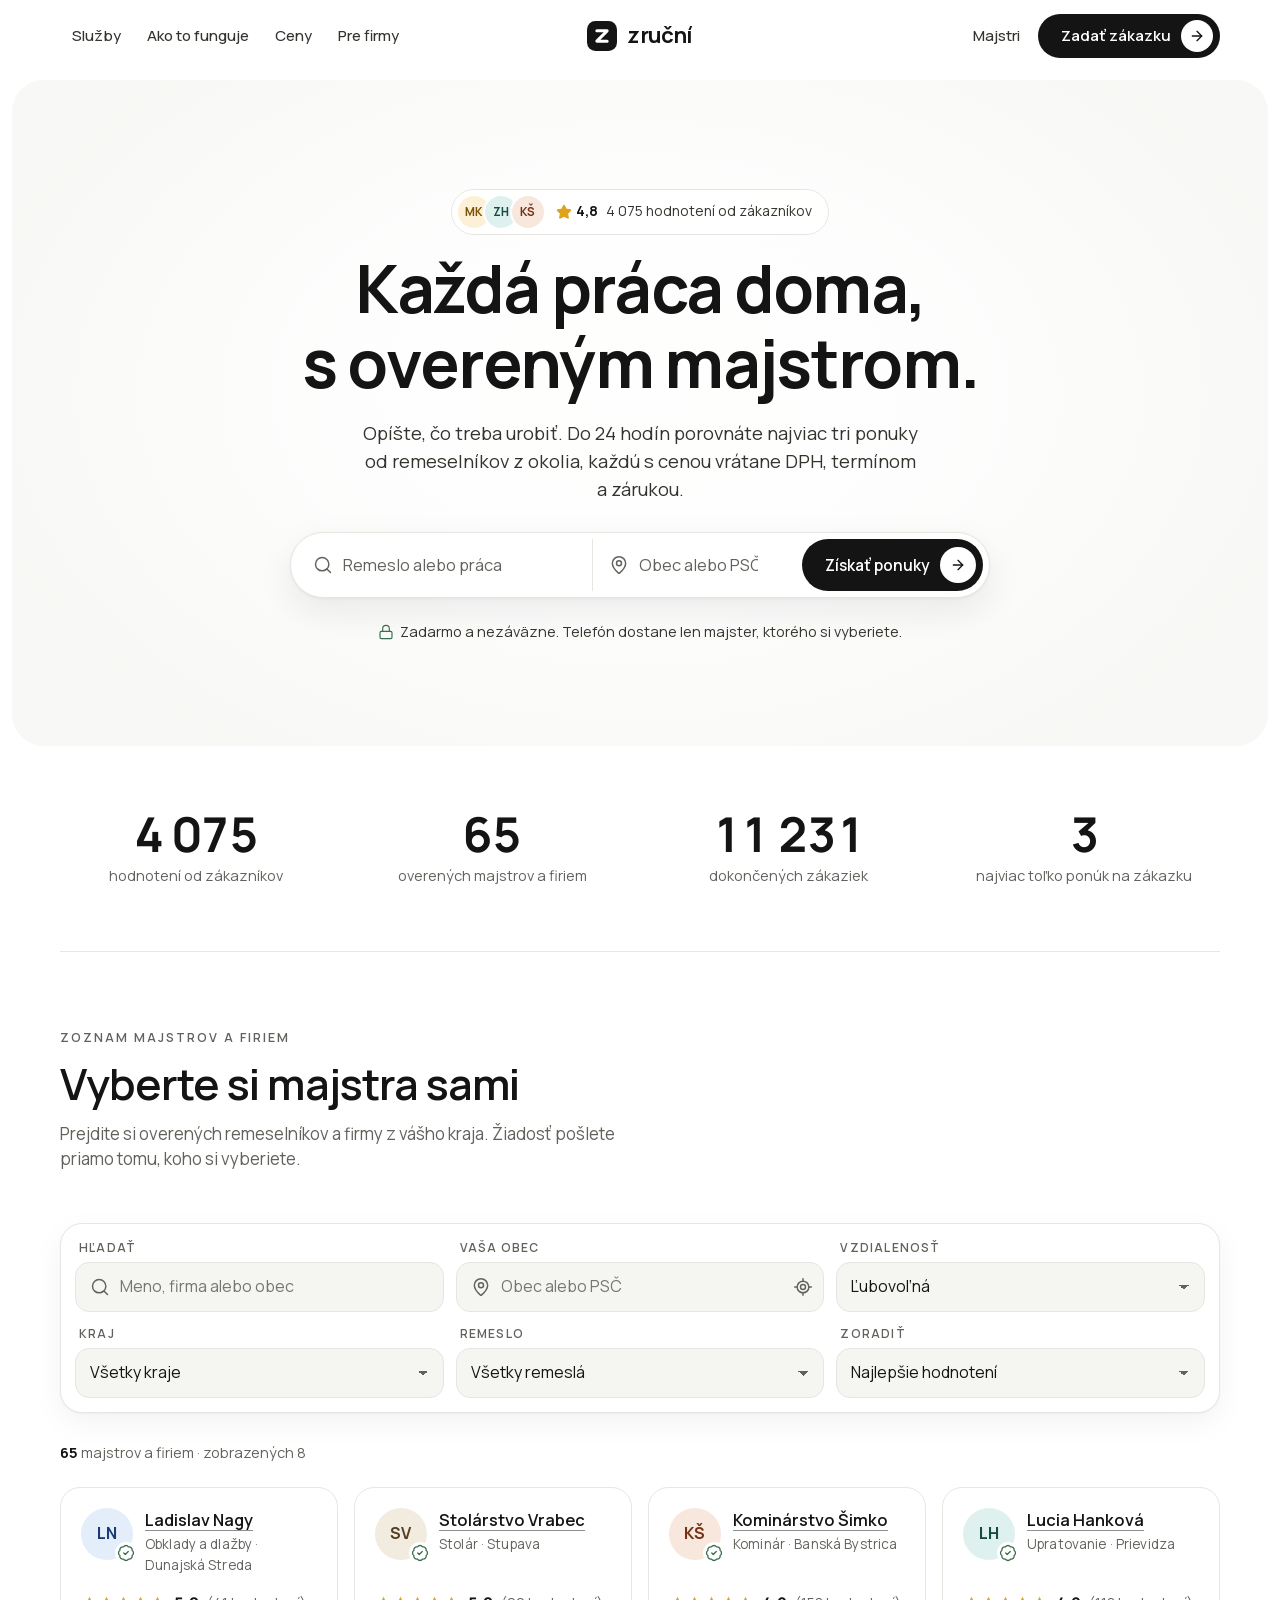
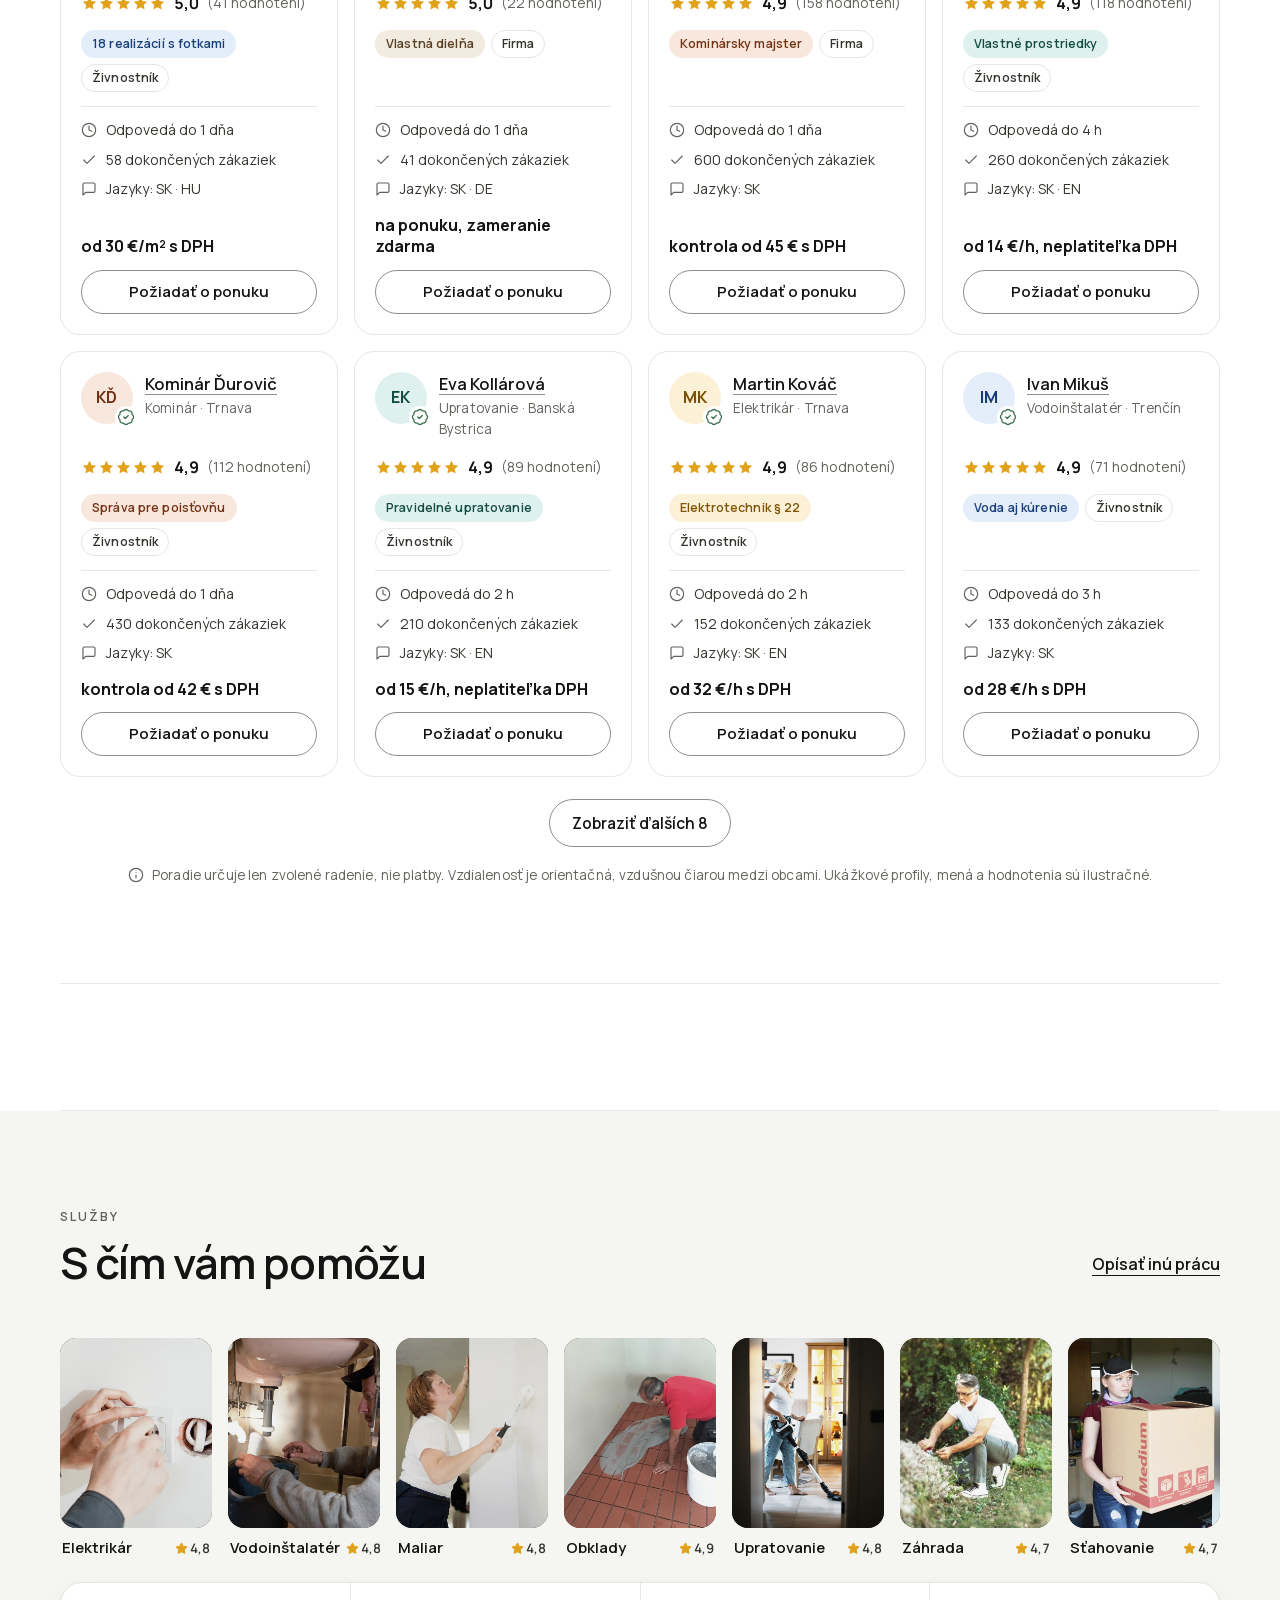
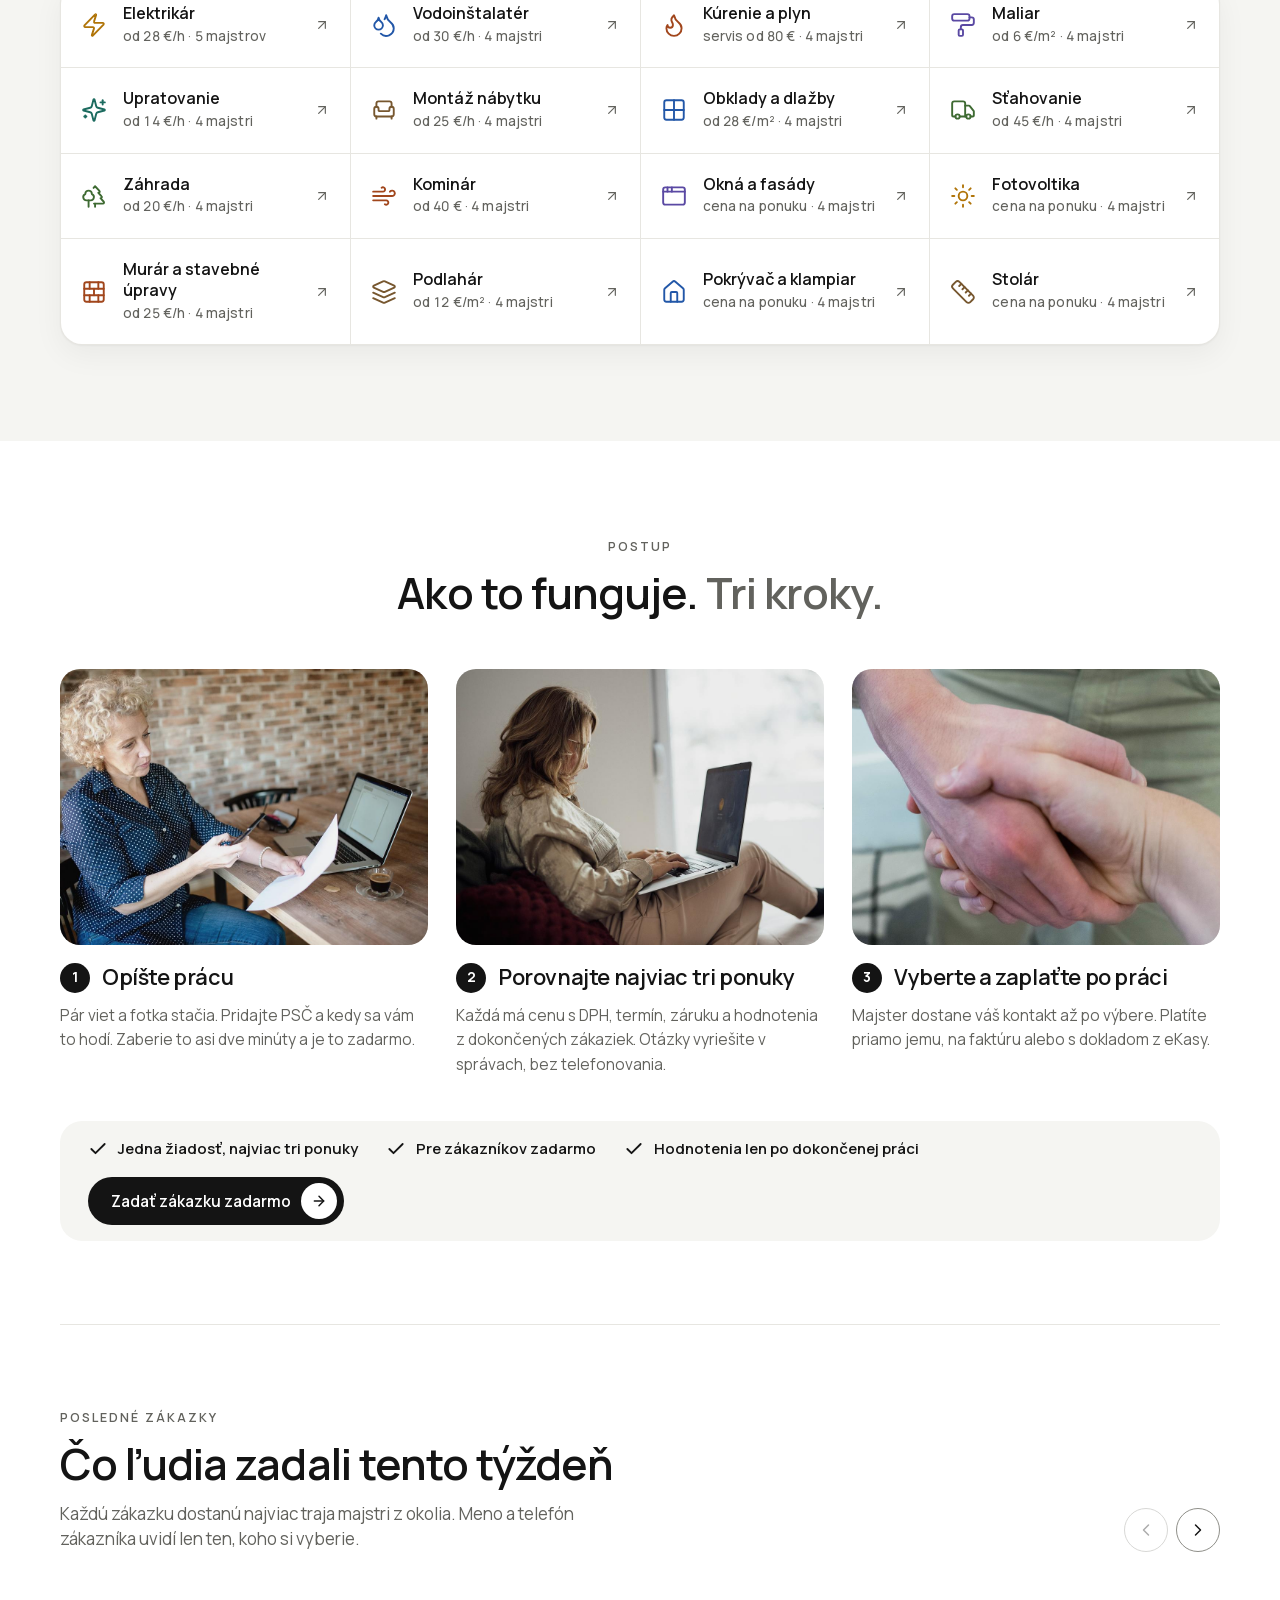
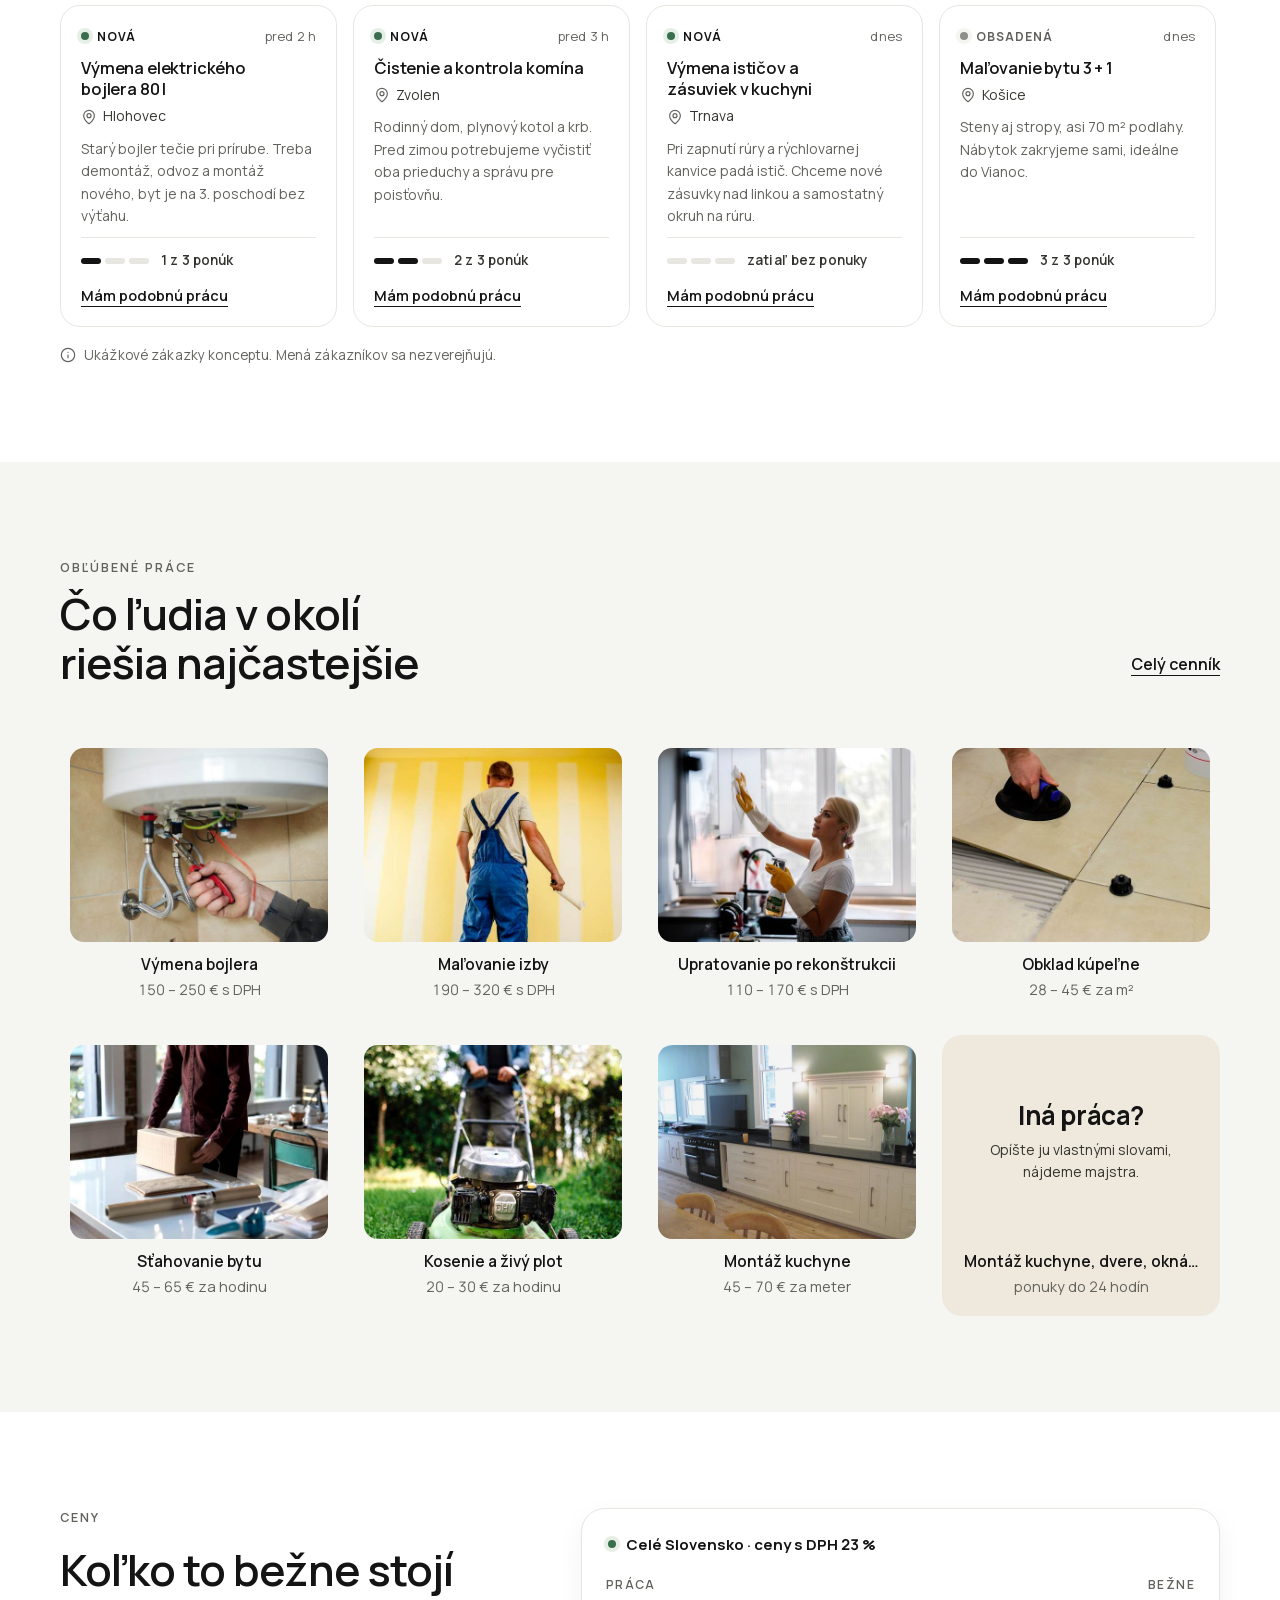
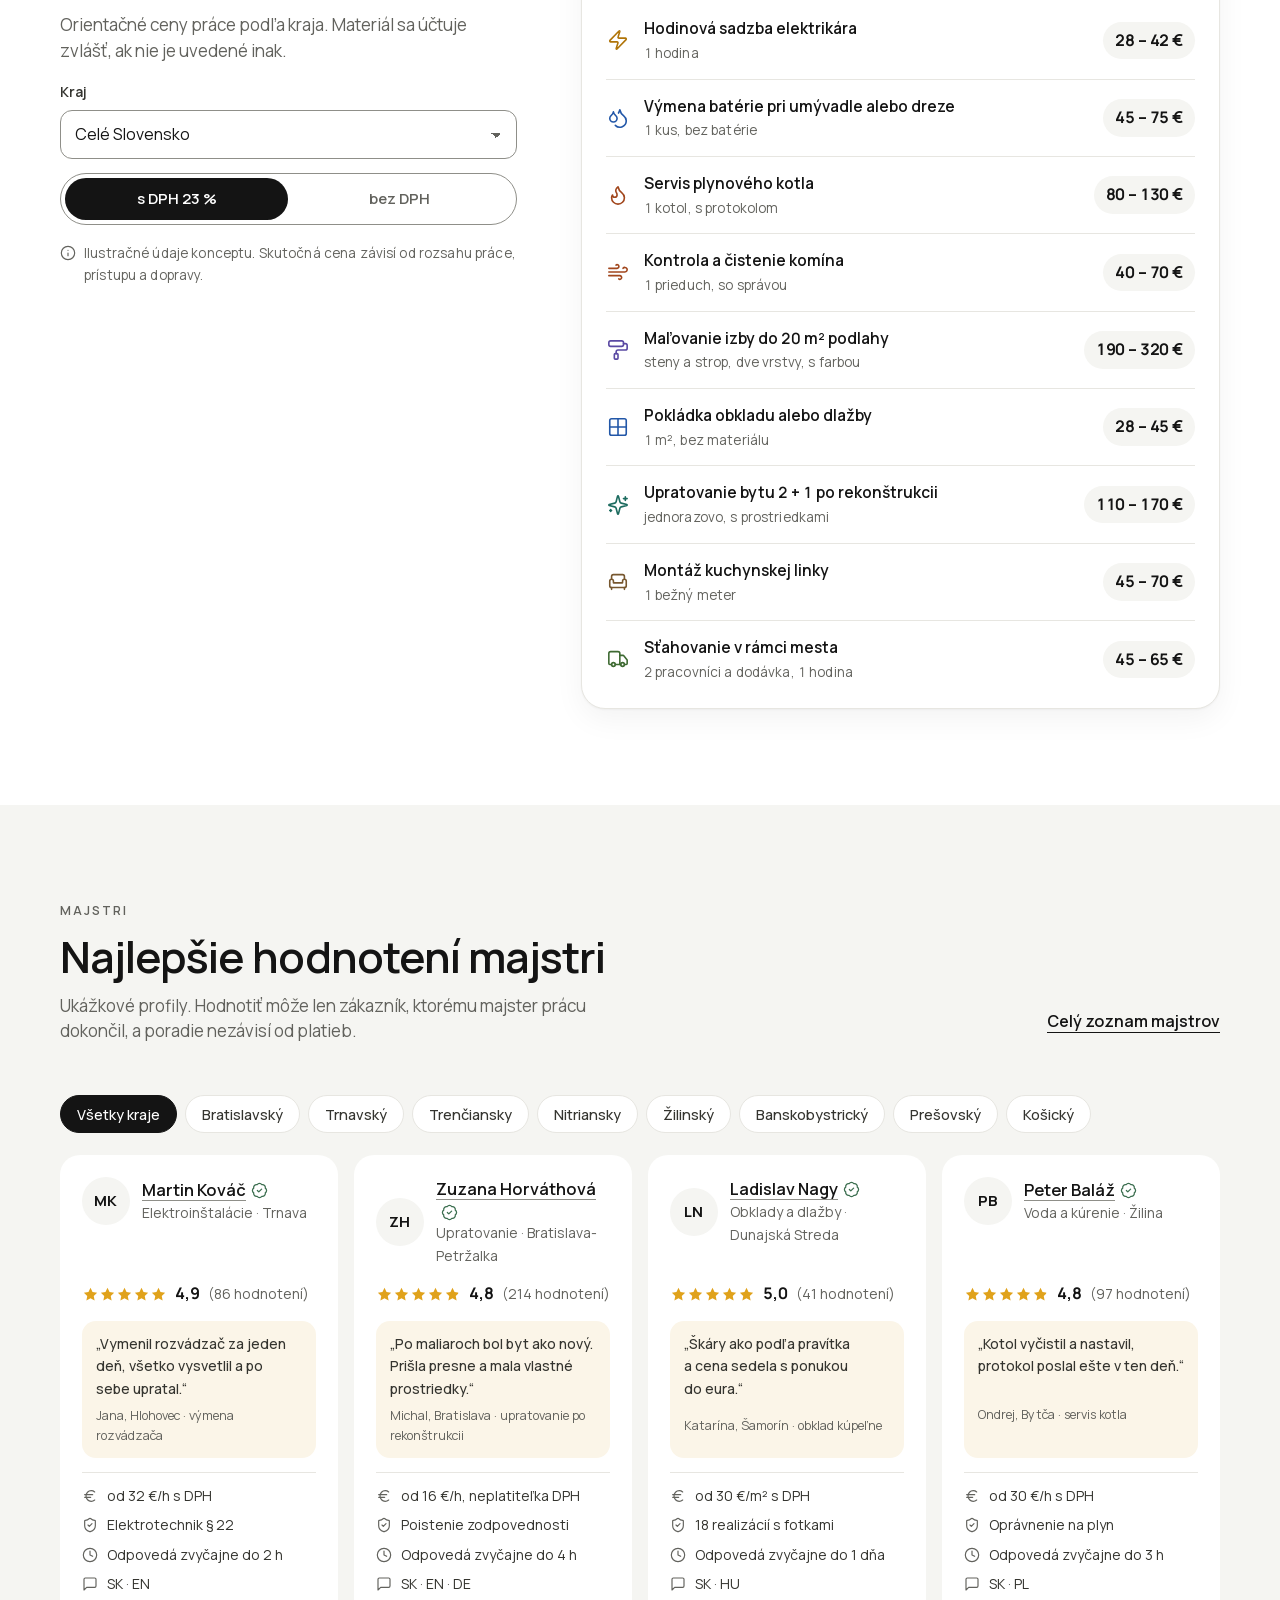
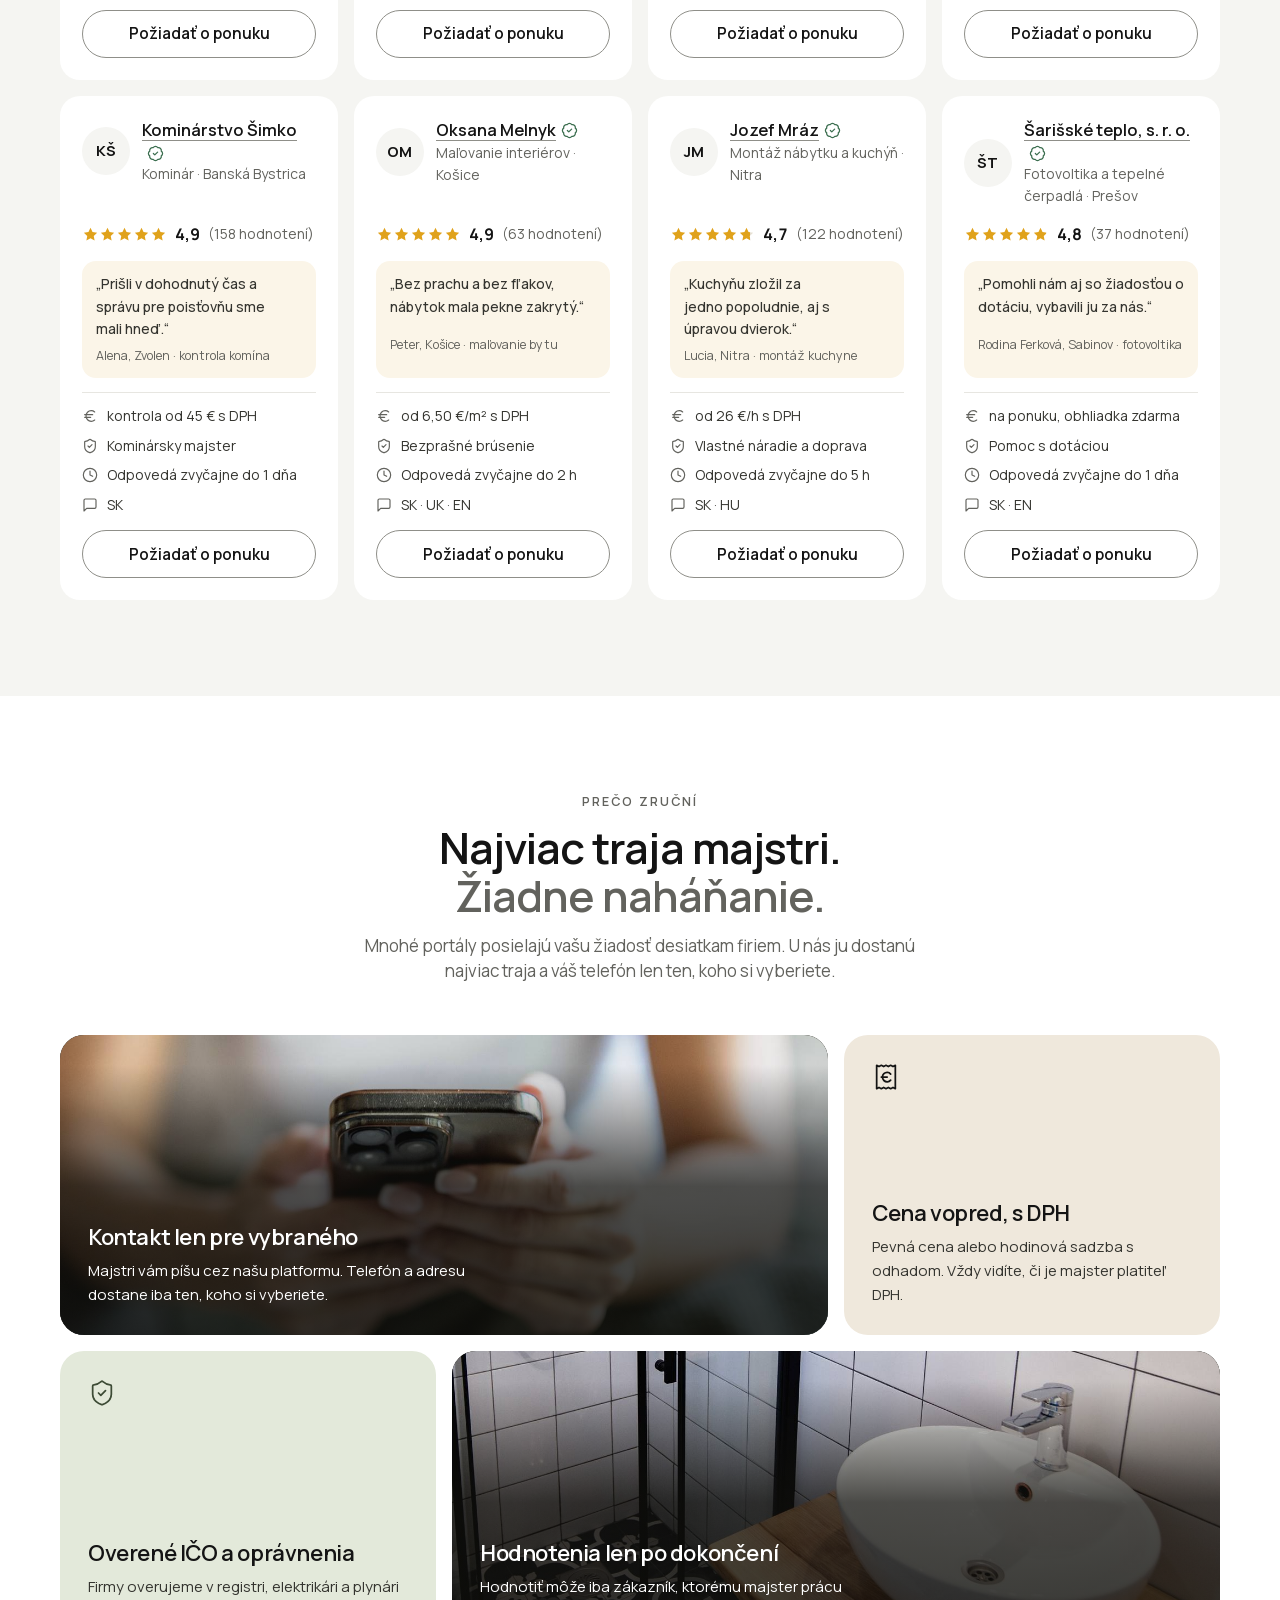
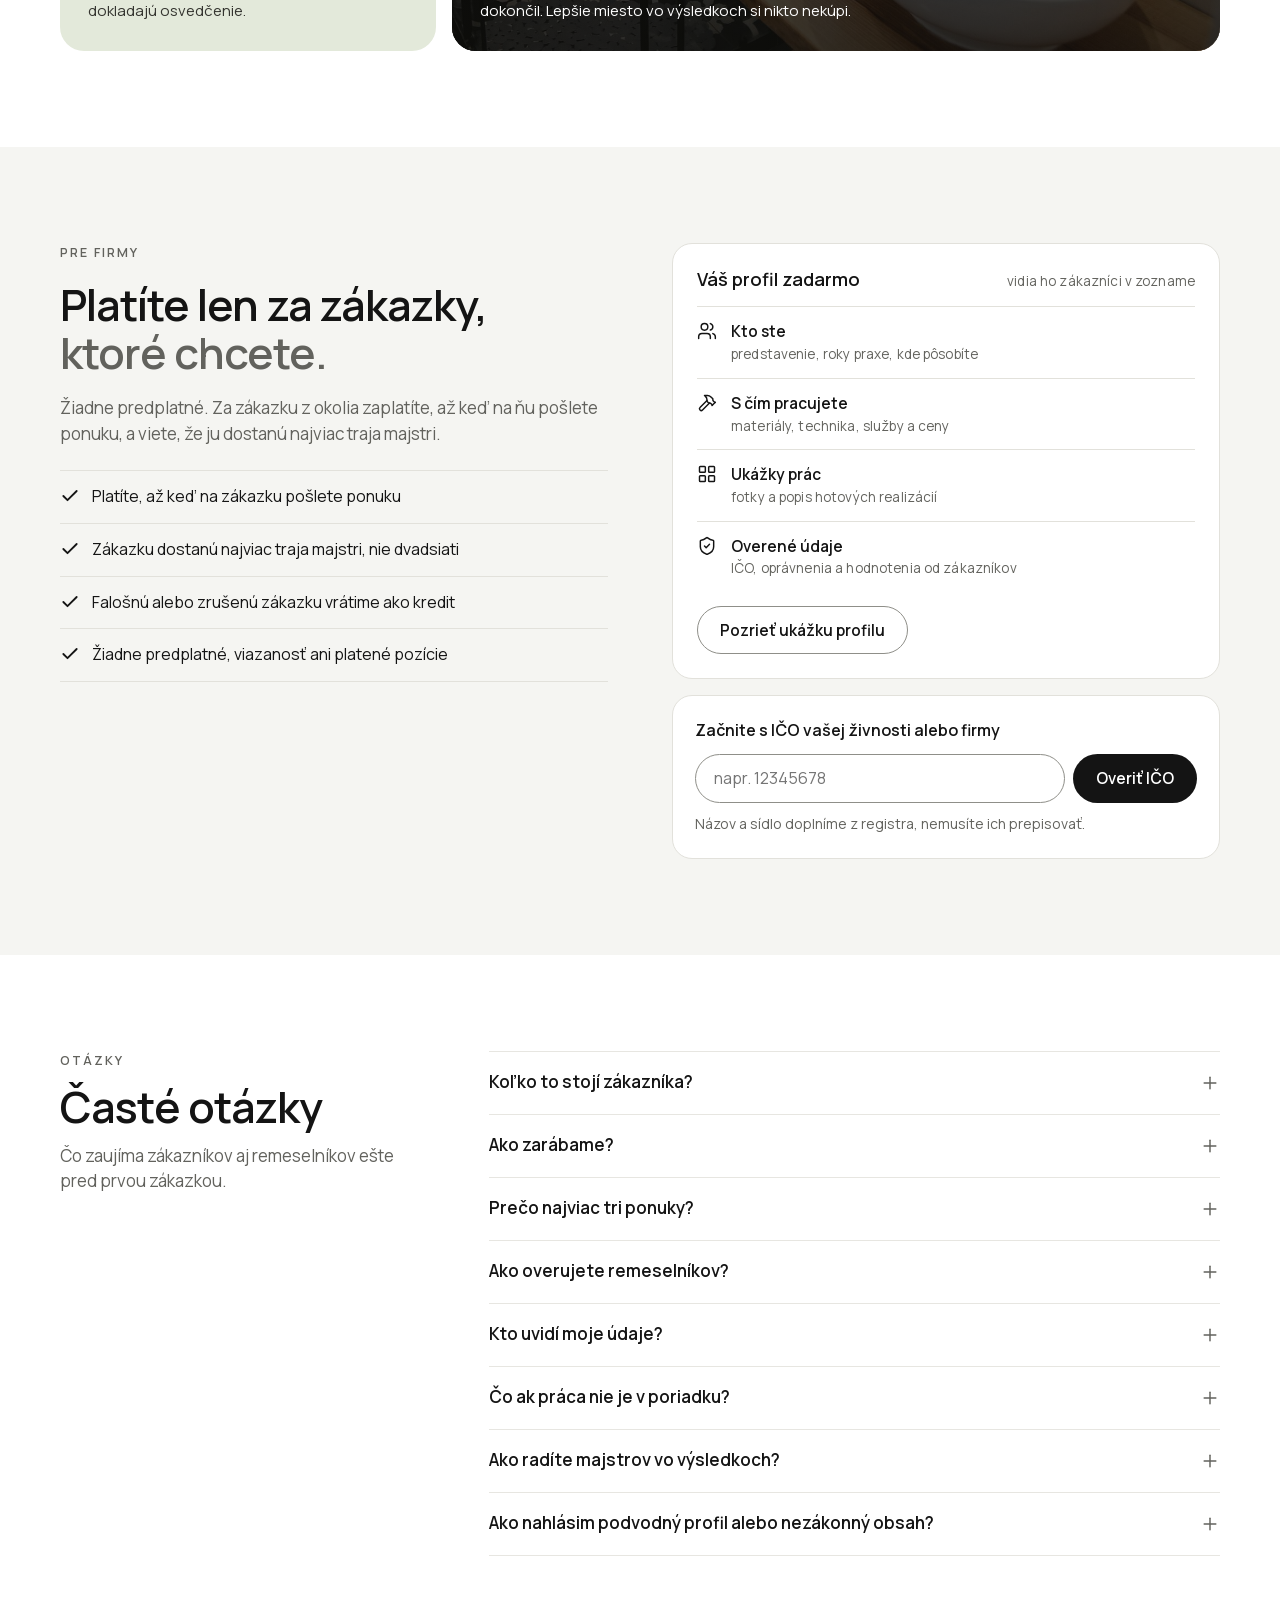
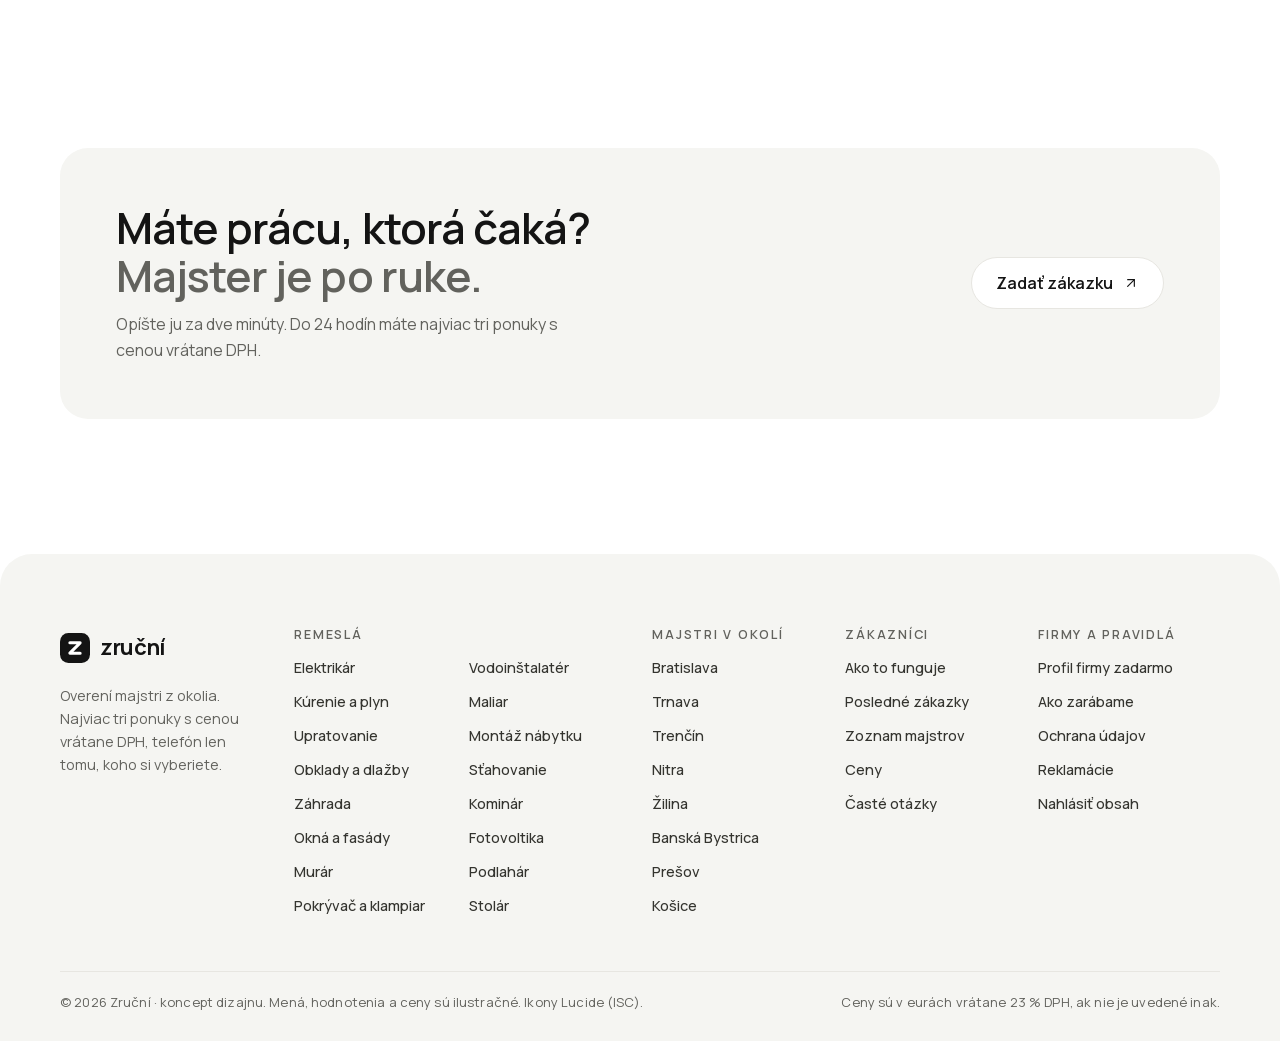
==== commit 0dae8057: "Pohyb, odozva, materiály a typografia podľa zásad Apple - Odozva pri stlačení (:active) na tlačidlác" ====
--- a/src/index.html
+++ b/src/index.html
@@ -21,6 +21,7 @@
   --ink:#141414;
   --ink-2:#34342F;
   --muted:#62625D;
+  --ink-3:#4A4A45; /* text na priesvitnom materiáli (spodná lišta): tmavší než --muted, aby bol čitateľný aj nad fotkou */
   --line:#E7E6E1;
   --line-strong:#8F8F89;
   --brand:#141414;
@@ -59,6 +60,29 @@
   --gut-r:max(20px, env(safe-area-inset-right, 0px));
   --header:72px;
   color-scheme:only light;
+
+  /* Pohyb (Apple, Designing Fluid Interfaces): stlačenie hneď a krátko, pustenie a okná ako kriticky tlmená
+     pružina (damping 1,0, response 0,35 s). --spring je jej krivka v linear(), kde ho prehliadač nepozná, ostáva ease-out. */
+  --press-t:100ms;
+  --release-t:300ms;
+  --spring-t:520ms;
+  --spring:cubic-bezier(.2,.8,.2,1);
+  --press:.97;      /* tlačidlá, čipy */
+  --press-card:.985; /* väčšie plochy (karty) sa stláčajú menej */
+
+  /* Typografia: tracking podľa veľkosti (čím väčšie, tým tesnejšie), leading obrátene (veľké nadpisy tesne, drobný text voľnejšie) */
+  --tr-1:-.025em;  /* 40 px a viac: h1, čísla */
+  --tr-2:-.022em;  /* 28–40 px: nadpisy sekcií */
+  --tr-3:-.018em;  /* 20–27 px */
+  --tr-4:-.012em;  /* 17–19 px */
+  --tr-5:-.01em;   /* 15–16,5 px názvy na kartách */
+  --tr-s:.01em;    /* drobný text 12–13,5 px */
+  --lh-head:calc(1em + .3rem); /* 66 px → 1,07 · 44 px → 1,11 · 30 px → 1,16 · 22 px → 1,22 · 16,5 px → 1,29 */
+  --lh-lead:1.5;   /* úvodné odseky 17–19 px */
+  --lh-sm:1.6;     /* odseky 13–14,5 px (telo 16 px má 1,6) */
+}
+@supports (transition-timing-function: linear(0, 1)){
+  :root{--spring:linear(0, 0.0039 1%, 0.0315 3%, 0.0981 5.7%, 0.2032 9%, 0.334 12.9%, 0.4732 17.2%, 0.6047 22.1%, 0.718 27.3%, 0.8082 33%, 0.8753 39%, 0.9223 45.5%, 0.9535 52.3%, 0.9733 59.4%, 0.9852 66.9%, 0.9921 74.7%, 0.9959 82.8%, 0.998 91.3%, 1)}
 }
 
 *,*::before,*::after{box-sizing:border-box}
@@ -68,7 +92,7 @@
 body::before{content:"";position:fixed;inset:0 0 auto;height:env(safe-area-inset-top,0px);z-index:60;background:var(--bg)}
 body:has(dialog[open]){overflow:hidden}
 img,svg{max-width:100%}
-h1,h2,h3{text-wrap:balance;margin:0}
+h1,h2,h3{text-wrap:balance;margin:0;line-height:var(--lh-head)}
 p{margin:0}
 a{color:var(--ink);text-underline-offset:3px}
 button,input,select,textarea{font:inherit;color:inherit}
@@ -81,13 +105,13 @@
 .section{padding-block:clamp(64px, 7.5vw, 104px)}
 .alt{background:var(--bg-alt)}
 .kicker{font-size:12.5px;font-weight:600;letter-spacing:.16em;text-transform:uppercase;color:var(--muted)}
-.h2{font-weight:600;font-size:clamp(30px, 3.4vw, 44px);line-height:1.1;letter-spacing:-.03em}
+.h2{font-weight:600;font-size:clamp(30px, 3.4vw, 44px);line-height:var(--lh-head);letter-spacing:var(--tr-2)}
 .h2 .gray,.cta h2 .gray{color:var(--muted)}
 .sec-head{display:flex;flex-wrap:wrap;justify-content:space-between;align-items:flex-end;gap:16px 32px;margin-bottom:clamp(32px, 4vw, 52px)}
 .sec-head > div{display:grid;gap:12px;max-width:640px}
 .sec-head.center{justify-content:center;text-align:center}
 .sec-head.center > div{justify-items:center}
-.sub{color:var(--muted);font-size:17px;line-height:1.6;max-width:58ch;text-wrap:pretty}
+.sub{color:var(--muted);font-size:17px;line-height:var(--lh-lead);max-width:58ch;text-wrap:pretty}
 
 /* Tlačidlá: tabletky, hlavné s bielym krúžkom a šípkou */
 .btn{display:inline-flex;align-items:center;justify-content:center;gap:10px;min-height:48px;padding:0 22px;border-radius:999px;border:1px solid transparent;font-weight:600;font-size:15.5px;line-height:1.2;text-decoration:none;cursor:pointer;white-space:nowrap;transition:background-color .15s, border-color .15s, color .15s, transform .15s}
@@ -108,8 +132,11 @@
 @media (hover: hover){ .link:hover{text-decoration-thickness:2px} }
 
 /* Hlavička: odkazy vľavo, logo v strede, akcie vpravo */
-.top{position:sticky;top:env(safe-area-inset-top,0px);z-index:50;background:color-mix(in srgb, var(--bg) 92%, transparent);-webkit-backdrop-filter:saturate(1.4) blur(12px);backdrop-filter:saturate(1.4) blur(12px);border-bottom:1px solid transparent;transition:border-color .2s}
-.top.scrolled{border-bottom-color:var(--line)}
+/* Materiál: priesvitná vrstva, obsah pod ňou presvitá rozmazaný; svetlý horný okraj = svetlo na hrane materiálu.
+   Namiesto 1px čiary jemný prechod pod hlavičkou, a len keď sa pod ňu obsah podsúva (.scrolled). */
+.top{position:sticky;top:env(safe-area-inset-top,0px);z-index:50;background:color-mix(in srgb, var(--bg) 72%, transparent);-webkit-backdrop-filter:blur(20px) saturate(180%);backdrop-filter:blur(20px) saturate(180%);box-shadow:inset 0 1px 0 rgba(255,255,255,.7)}
+.top::after{content:"";position:absolute;left:0;right:0;top:100%;height:14px;pointer-events:none;background:linear-gradient(rgba(20,20,20,.06), rgba(20,20,20,0));opacity:0;transition:opacity .25s ease}
+.top.scrolled::after{opacity:1}
 .top .wrap{display:grid;grid-template-columns:1fr auto 1fr;align-items:center;gap:24px;height:var(--header)}
 .nav{display:flex;gap:2px}
 .nav a{display:inline-flex;align-items:center;min-height:44px;padding:0 12px;border-radius:999px;color:var(--ink-2);text-decoration:none;font-weight:500;font-size:15px}
@@ -139,9 +166,9 @@
 .trust .star{width:16px;height:16px}
 .hero-in{display:grid;justify-items:center;gap:22px;max-width:820px;margin-inline:auto;text-align:center}
 .hero h1{display:grid;gap:4px;line-height:1}
-.hero h1 .l1{font-weight:700;font-size:clamp(36px, 5.2vw, 66px);letter-spacing:-.035em;line-height:1.06}
-.hero h1 .l2{font-weight:700;font-size:clamp(36px, 5.2vw, 66px);letter-spacing:-.035em;line-height:1.06}
-.lead{font-size:clamp(17px, 1.45vw, 19px);color:var(--muted);max-width:52ch;text-wrap:pretty}
+.hero h1 .l1{font-weight:700;font-size:clamp(36px, 5.2vw, 66px);letter-spacing:var(--tr-1);line-height:var(--lh-head)}
+.hero h1 .l2{font-weight:700;font-size:clamp(36px, 5.2vw, 66px);letter-spacing:var(--tr-1);line-height:var(--lh-head)}
+.lead{font-size:clamp(17px, 1.45vw, 19px);line-height:var(--lh-lead);color:var(--muted);max-width:52ch;text-wrap:pretty}
 .search{width:100%;max-width:700px;display:flex;align-items:stretch;gap:6px;background:var(--surface);border:1px solid var(--line);border-radius:999px;box-shadow:var(--shadow);padding:6px;text-align:left;transition:border-color .15s;margin-top:6px}
 .search:focus-within{border-color:var(--ink)}
 .s-field{flex:1 1 0;display:flex;align-items:center;gap:10px;padding:0 16px;min-width:0;cursor:text;border-radius:999px}
@@ -231,7 +258,7 @@
 .proj-cta{background:var(--sand)}
 .proj-cta .proj-img{aspect-ratio:4 / 3;display:grid;place-items:center;background:transparent}
 .cta-in{display:grid;justify-items:center;gap:8px;padding:12px}
-.cta-in b{font-weight:700;font-size:26px;letter-spacing:-.03em;line-height:1.1}
+.cta-in b{font-weight:700;font-size:26px;letter-spacing:var(--tr-3);line-height:var(--lh-head)}
 .cta-in span{font-size:14px;color:var(--ink-2);max-width:22ch}
 @media (hover: hover){ .proj-cta:hover{background:#E8E0D1} }
 
@@ -239,7 +266,7 @@
 .stats-sec{padding-top:clamp(40px, 5vw, 64px)}
 .stats{list-style:none;margin:0;padding:0 0 clamp(40px, 5vw, 64px);display:grid;grid-template-columns:repeat(4, minmax(0,1fr));gap:24px;border-bottom:1px solid var(--line);text-align:center}
 .stats li{display:grid;gap:6px;align-content:start}
-.stats b{font-weight:700;font-size:clamp(34px, 3.8vw, 48px);letter-spacing:-.035em;line-height:1;font-variant-numeric:tabular-nums}
+.stats b{font-weight:700;font-size:clamp(34px, 3.8vw, 48px);letter-spacing:var(--tr-1);line-height:1;font-variant-numeric:tabular-nums}
 .stats span{font-size:14.5px;color:var(--muted);text-wrap:balance}
 
 /* Ako to funguje: tri kroky vedľa seba, pod nimi pás výhod s tlačidlom (Daibau) */
@@ -248,7 +275,7 @@
 .kroky li{display:grid;gap:10px;align-content:start}
 .krok-img{display:block;margin-bottom:8px;border-radius:20px;overflow:hidden;background:var(--bg-alt)}
 .krok-img .ph{aspect-ratio:4 / 3}
-.kroky h3{display:flex;align-items:center;gap:12px;font-weight:600;font-size:clamp(19px, 1.7vw, 22px);line-height:1.25;letter-spacing:-.02em}
+.kroky h3{display:flex;align-items:center;gap:12px;font-weight:600;font-size:clamp(19px, 1.7vw, 22px);line-height:var(--lh-head);letter-spacing:var(--tr-3)}
 .krok-n{width:30px;height:30px;border-radius:50%;display:grid;place-items:center;flex:none;background:var(--ink);color:var(--brand-ink);font-size:14px;font-weight:700;letter-spacing:0}
 .kroky p{color:var(--muted);font-size:15.5px;max-width:42ch}
 .kroky-pas{display:flex;flex-wrap:wrap;align-items:center;justify-content:space-between;gap:16px 32px;margin-top:clamp(28px, 4vw, 44px);padding:16px 16px 16px 28px;border-radius:22px;background:var(--bg-alt)}
@@ -272,10 +299,10 @@
 .job-st::before{content:"";width:8px;height:8px;border-radius:50%;background:var(--good);box-shadow:0 0 0 4px var(--good-soft)}
 .job-st.full{color:var(--muted)}
 .job-st.full::before{background:var(--line-strong);box-shadow:0 0 0 4px var(--bg-alt)}
-.job h3{font-weight:600;font-size:16.5px;line-height:1.3;letter-spacing:-.01em}
+.job h3{font-weight:600;font-size:16.5px;line-height:var(--lh-head);letter-spacing:var(--tr-5)}
 .job-loc{display:flex;align-items:center;gap:6px;margin-top:-4px;font-size:14px;color:var(--ink-2)}
 .job-loc .ic{width:16px;height:16px;color:var(--muted)}
-.job-desc{font-size:14px;line-height:1.55;color:var(--muted);display:-webkit-box;-webkit-line-clamp:5;-webkit-box-orient:vertical;overflow:hidden}
+.job-desc{font-size:14px;line-height:var(--lh-sm);color:var(--muted);display:-webkit-box;-webkit-line-clamp:5;-webkit-box-orient:vertical;overflow:hidden}
 .job-foot{margin-top:auto;display:grid;gap:2px;padding-top:12px;border-top:1px solid var(--line)}
 .job-of{display:flex;align-items:center;gap:4px;font-size:13.5px;font-weight:600;color:var(--ink-2)}
 .job-of i{width:20px;height:6px;border-radius:6px;background:var(--line)}
@@ -288,7 +315,7 @@
 .bento{display:grid;grid-template-columns:repeat(3, minmax(0,1fr));grid-auto-rows:minmax(300px, auto);gap:16px}
 .b{position:relative;isolation:isolate;overflow:hidden;display:grid;align-content:space-between;gap:16px;padding:28px;border-radius:24px;background:var(--bg-alt)}
 .b-2{grid-column:span 2}
-.b h3{font-weight:600;font-size:22px;line-height:1.2;letter-spacing:-.02em}
+.b h3{font-weight:600;font-size:22px;line-height:var(--lh-head);letter-spacing:var(--tr-3)}
 .b p{font-size:15px;color:var(--ink-2);max-width:42ch;margin-top:8px}
 .b > .ic{width:28px;height:28px;stroke-width:1.5}
 .b-sand{background:var(--sand)}
@@ -313,7 +340,7 @@
 .pro-top{display:flex;gap:12px;align-items:center;min-width:0}
 .pro-top > div{min-width:0}
 .ava{width:48px;height:48px;border-radius:50%;display:grid;place-items:center;background:var(--bg-alt);color:var(--ink);font-weight:700;font-size:15px;letter-spacing:.02em;flex:none}
-.pro h3{font-weight:600;font-size:16.5px;line-height:1.25;letter-spacing:-.01em}
+.pro h3{font-weight:600;font-size:16.5px;line-height:var(--lh-head);letter-spacing:var(--tr-5)}
 .vf{display:inline-block;width:17px;height:17px;margin-left:5px;vertical-align:-3px;color:var(--good)}
 .trade{font-size:14px;color:var(--muted)}
 .rating{display:flex;flex-wrap:wrap;align-items:center;gap:4px 8px;font-size:14px;color:var(--muted)}
@@ -322,7 +349,7 @@
 /* Päť hviezd ako maska, vyplnené podľa --p (hodnotenie / 5) */
 .stars{--p:100%;display:inline-block;flex:none;width:85px;height:17px;background:linear-gradient(90deg, var(--star) var(--p), #E6E0D3 var(--p));-webkit-mask:url("data:image/svg+xml,%3Csvg xmlns='http://www.w3.org/2000/svg' viewBox='0 0 24 24'%3E%3Cpath d='M12 2.6l2.85 5.95 6.55.88-4.8 4.55 1.2 6.5L12 17.33l-5.8 3.15 1.2-6.5-4.8-4.55 6.55-.88z'/%3E%3C/svg%3E") 0 0 / 17px 17px repeat-x;mask:url("data:image/svg+xml,%3Csvg xmlns='http://www.w3.org/2000/svg' viewBox='0 0 24 24'%3E%3Cpath d='M12 2.6l2.85 5.95 6.55.88-4.8 4.55 1.2 6.5L12 17.33l-5.8 3.15 1.2-6.5-4.8-4.55 6.55-.88z'/%3E%3C/svg%3E") 0 0 / 17px 17px repeat-x}
 .quote{margin:0;display:grid;gap:6px;padding:12px 14px;border-radius:14px;background:#FBF5E8}
-.quote blockquote{margin:0;font-size:14px;line-height:1.5;font-weight:500;color:var(--ink-2);text-wrap:pretty}
+.quote blockquote{margin:0;font-size:14px;line-height:var(--lh-sm);font-weight:500;color:var(--ink-2);text-wrap:pretty}
 .quote figcaption{font-size:12.5px;color:var(--muted)}
 .pro-facts{list-style:none;margin:0;padding:12px 0 0;border-top:1px solid var(--line);display:grid;gap:7px;font-size:14px;color:var(--ink-2)}
 .pro-facts li{display:flex;gap:9px;align-items:flex-start;min-width:0}
@@ -376,7 +403,7 @@
 .biz-head{display:flex;gap:12px;align-items:flex-start;min-width:0}
 .biz .ava{width:52px;height:52px;font-size:16px;background:var(--tb);color:color-mix(in srgb, var(--ti) 70%, #000)}
 .biz-main{min-width:0;display:grid;gap:2px}
-.biz h3{font-weight:600;font-size:16.5px;line-height:1.3;letter-spacing:-.01em;overflow-wrap:anywhere}
+.biz h3{font-weight:600;font-size:16.5px;line-height:var(--lh-head);letter-spacing:var(--tr-5);overflow-wrap:anywhere}
 /* odznak „IČO overené“ v rohu avatara: pri dvojriadkovom mene neodskakuje */
 .biz-ava{position:relative;flex:none;display:grid}
 .biz-ava .vf{position:absolute;right:-4px;bottom:-4px;width:22px;height:22px;margin:0;padding:2px;border-radius:50%;background:var(--surface);color:var(--good)}
@@ -438,7 +465,7 @@
 .ptable .tic .ic{width:22px;height:22px}
 .ptable .pn small{display:block;font-weight:400;font-size:13.5px;color:var(--muted);margin-top:2px}
 .ptable td{text-align:right;white-space:nowrap}
-.ptable td b{display:inline-block;padding:6px 12px;border-radius:999px;background:var(--bg-alt);font-weight:700;font-size:16px;letter-spacing:-.01em;color:var(--ink)}
+.ptable td b{display:inline-block;padding:6px 12px;border-radius:999px;background:var(--bg-alt);font-weight:700;font-size:16px;letter-spacing:var(--tr-5);color:var(--ink)}
 @media (hover: hover){ .ptable tbody tr:hover td b{background:var(--tb, var(--bg-alt))} }
 
 /* Pre firmy */
@@ -460,7 +487,7 @@
 .lead-list li{display:flex;justify-content:space-between;align-items:center;gap:16px;padding:14px 0;border-top:1px solid var(--band-line)}
 .lead-list b{display:block;font-weight:600;font-size:15.5px}
 .lead-list small{display:block;font-size:13.5px;color:var(--band-muted)}
-.lead-list strong{font-weight:700;font-size:30px;letter-spacing:-.03em;line-height:1;font-variant-numeric:tabular-nums;white-space:nowrap}
+.lead-list strong{font-weight:700;font-size:30px;letter-spacing:var(--tr-2);line-height:1;font-variant-numeric:tabular-nums;white-space:nowrap}
 .lead-foot{display:flex;gap:8px;align-items:flex-start;font-size:13.5px;color:var(--band-muted);padding-top:12px;border-top:1px solid var(--band-line)}
 .lead-foot .ic{margin-top:2px}
 .pf-teaser{background:var(--band-card);border:1px solid var(--band-line);border-radius:20px;padding:24px;display:grid;gap:14px}
@@ -499,7 +526,7 @@
 
 /* Výzva (slúchadlá) */
 .cta{background:var(--bg-alt);border-radius:28px;padding:clamp(28px, 5vw, 56px);display:flex;flex-wrap:wrap;align-items:center;justify-content:space-between;gap:24px 40px}
-.cta h2{font-weight:600;font-size:clamp(28px, 3.4vw, 44px);line-height:1.1;letter-spacing:-.03em}
+.cta h2{font-weight:600;font-size:clamp(28px, 3.4vw, 44px);line-height:var(--lh-head);letter-spacing:var(--tr-2)}
 .cta h2 span{display:block}
 .cta p{color:var(--muted);margin-top:12px;max-width:50ch}
 .cta .btn{min-height:52px;padding:0 24px;font-size:16px}
@@ -535,7 +562,7 @@
 dialog::backdrop{background:var(--scrim)}
 .dlg-form{display:flex;flex-direction:column;min-height:0;flex:1}
 .dlg-head{display:flex;align-items:flex-start;justify-content:space-between;gap:16px;padding:24px 24px 0}
-.dlg-head h2{font-weight:600;font-size:24px;letter-spacing:-.025em;margin-top:2px}
+.dlg-head h2{font-weight:600;font-size:24px;letter-spacing:var(--tr-3);margin-top:2px}
 .steplabel{font-size:12.5px;font-weight:600;letter-spacing:.12em;text-transform:uppercase;color:var(--muted);font-variant-numeric:tabular-nums}
 .x{width:44px;height:44px;margin:-8px -10px 0 0;border-radius:50%;border:0;background:none;display:grid;place-items:center;cursor:pointer;color:var(--ink)}
 @media (hover: hover){ .x:hover{background:var(--bg-alt)} }
@@ -557,7 +584,7 @@
 .done{display:grid;gap:16px}
 .okmark{width:52px;height:52px;border-radius:50%;display:grid;place-items:center;background:var(--good-soft);color:var(--good)}
 .okmark .ic{width:24px;height:24px;stroke-width:2.4}
-.done h3{font-weight:600;font-size:22px;letter-spacing:-.02em}
+.done h3{font-weight:600;font-size:22px;letter-spacing:var(--tr-3)}
 .done p{color:var(--muted)}
 .summary{display:grid;grid-template-columns:auto minmax(0,1fr);gap:8px 16px;margin:0;padding:16px;border-radius:14px;background:var(--bg-alt);font-size:14.5px}
 .summary dt{color:var(--muted)}
@@ -574,13 +601,101 @@
   html.js .rv{opacity:0;transform:translateY(24px);transition:opacity .7s cubic-bezier(.2,.7,.2,1), transform .7s cubic-bezier(.2,.7,.2,1)}
   html.js .rv.rv-in{opacity:1;transform:none}
   .biz.biz-in{animation:biz-in .45s cubic-bezier(.2,.7,.2,1) both;animation-delay:calc(var(--k, 0) * 45ms)}
-  dialog[open]{animation:dlg-in .32s cubic-bezier(.2,.7,.2,1)}
-  dialog[open]::backdrop{animation:fade-in .32s ease}
 }
 @keyframes biz-in{from{opacity:0;transform:translateY(14px)}}
-@keyframes dlg-in{from{opacity:0;transform:translateY(18px) scale(.985)}}
-@keyframes fade-in{from{opacity:0}}
 @media print{ html.js .rv{opacity:1!important;transform:none!important} }
+
+/* Okná (žiadosť, profil): vstup aj odchod rovnakou cestou cez CSS prechody, nie @keyframes. Prechod sa dá kedykoľvek
+   prerušiť a ide z aktuálnej (zobrazenej) hodnoty: zavretie a hneď otvorenie sa plynule otočí, bez skoku.
+   Na počítači okno vyrastá z tlačidla, ktoré ho otvorilo (--dlg-origin nastaví skript), na mobile vychádza zdola
+   ako list a rovnako zdola odchádza; dá sa stiahnuť prstom (pružina v skripte). */
+dialog{--dlg-from:translateY(14px) scale(.96);--dlg-op:0;transform-origin:var(--dlg-origin, 50% 50%)}
+dialog:not([open]),dialog:not([open])::backdrop{pointer-events:none} /* počas odchodu už neprekáža klikom */
+@media (prefers-reduced-motion: no-preference){
+  dialog{opacity:var(--dlg-op);transform:var(--dlg-from);transition:opacity .2s ease, transform var(--spring-t) var(--spring), display var(--spring-t) allow-discrete, overlay var(--spring-t) allow-discrete}
+  dialog[open]{opacity:1;transform:none}
+  dialog::backdrop{opacity:0;transition:opacity .3s ease, display var(--spring-t) allow-discrete, overlay var(--spring-t) allow-discrete}
+  dialog[open]::backdrop{opacity:calc(1 - var(--drag-p, 0))}
+  @starting-style{
+    dialog[open]{opacity:var(--dlg-op);transform:var(--dlg-from)}
+    dialog[open]::backdrop{opacity:0}
+  }
+}
+/* menej pohybu: žiadny posun ani zväčšenie, len krátke prelínanie (prebije aj globálne transition:none nižšie) */
+@media (prefers-reduced-motion: reduce){
+  dialog{opacity:0;transition:opacity .15s ease, display .15s allow-discrete, overlay .15s allow-discrete!important}
+  dialog[open]{opacity:1}
+  dialog::backdrop{opacity:0;transition:opacity .15s ease, display .15s allow-discrete, overlay .15s allow-discrete}
+  dialog[open]::backdrop{opacity:1}
+  @starting-style{
+    dialog[open]{opacity:0}
+    dialog[open]::backdrop{opacity:0}
+  }
+}
+
+/* Otázky: obsah sa rozbalí z aktuálnej výšky (prerušiteľný CSS prechod na block-size:auto), ikona + sa otáča rovnakou pružinou */
+.faq summary .ic{transition:transform var(--spring-t) var(--spring)}
+@supports selector(::details-content){
+  @media (prefers-reduced-motion: no-preference){
+    .faq details{interpolate-size:allow-keywords}
+    .faq details::details-content{block-size:0;overflow:hidden;opacity:0;transition:block-size var(--spring-t) var(--spring), opacity .25s ease, content-visibility var(--spring-t) allow-discrete}
+    .faq details[open]::details-content{block-size:auto;opacity:1}
+  }
+  @media (prefers-reduced-motion: reduce){
+    .faq details::details-content{opacity:0;transition:opacity .15s ease, content-visibility .15s allow-discrete}
+    .faq details[open]::details-content{opacity:1}
+  }
+}
+
+/* Odozva na stlačenie: hneď pri dotyku (pointer-down, :active), stlačenie 100 ms, pustenie pružinou 300 ms.
+   Vlastná odozva nahrádza sivé bliknutie prehliadača; manipulation vypne čakanie na dvojklik. */
+.btn,.chip,.tile,.dir-item,.proj,.biz,.pro,.jobs-nav button,.seg label,.opt,.tabbar a,.tabbar button,.x,.dx-locate,.foot-col button,.faq summary{-webkit-tap-highlight-color:transparent;touch-action:manipulation}
+.btn{transition:background-color .15s, border-color .15s, color .15s, transform var(--release-t) var(--spring)}
+.chip{transition:border-color .15s, background-color .15s, color .15s, transform var(--release-t) var(--spring)}
+.jobs-nav button{transition:border-color .15s, opacity .15s, transform var(--release-t) var(--spring)}
+.dir-item{transition:background-color .15s, transform var(--release-t) var(--spring)}
+.proj{transition:background-color .2s, transform var(--release-t) var(--spring)}
+.biz{transition:border-color .15s, box-shadow .2s, transform var(--release-t) var(--spring)}
+.pro{transition:box-shadow .2s, transform var(--release-t) var(--spring)}
+.tile,.x,.opt,.tabbar a,.tabbar button{transition:transform var(--release-t) var(--spring), color .15s, background-color .15s}
+.seg label{transition:transform var(--release-t) var(--spring), color .15s, background-color .15s}
+.dx-locate{transition:transform var(--release-t) var(--spring), background-color .15s}
+@media (prefers-reduced-motion: no-preference){
+  .btn:active,.chip:active,.jobs-nav button:not(:disabled):active,.seg label:active,.x:active,.tabbar a:active,.tabbar button:active{transform:scale(var(--press));transition-duration:var(--press-t);transition-timing-function:ease-out}
+  .opt:active{transform:scale(.985);transition-duration:var(--press-t);transition-timing-function:ease-out}
+  .dx-locate:active{transform:translateY(-50%) scale(.92);transition-duration:var(--press-t);transition-timing-function:ease-out}
+  /* karta sa stlačí, len keď sa nestláča tlačidlo v nej (to má vlastnú odozvu) */
+  .tile:active,.dir-item:active,.proj:active,.biz:active:not(:has(.biz-btn:active)),.pro:active:not(:has(.btn:active)){transform:scale(var(--press-card));transition-duration:var(--press-t);transition-timing-function:ease-out}
+}
+/* menej pohybu: odozva ostáva, ale ako stlmenie namiesto zmenšenia */
+@media (prefers-reduced-motion: reduce){
+  .btn:active,.chip:active,.jobs-nav button:not(:disabled):active,.seg label:active,.x:active,.tabbar a:active,.tabbar button:active,.opt:active,.dx-locate:active,
+  .tile:active,.dir-item:active,.proj:active,.biz:active:not(:has(.biz-btn:active)),.pro:active:not(:has(.btn:active)){opacity:.72}
+}
+
+/* Materiály bez priesvitnosti: prehliadač bez backdrop-filter, menej priehľadnosti, vyšší kontrast */
+@supports not ((backdrop-filter: blur(1px)) or (-webkit-backdrop-filter: blur(1px))){
+  .top,.tabbar{background:var(--bg)}
+}
+@media (prefers-reduced-transparency: reduce){
+  .top,.tabbar{background:var(--bg);-webkit-backdrop-filter:none;backdrop-filter:none}
+  .pf-x{background:var(--surface)!important;-webkit-backdrop-filter:none;backdrop-filter:none}
+  .trust{background:var(--surface)}
+}
+@media (prefers-contrast: more){
+  .top,.tabbar{background:var(--bg);-webkit-backdrop-filter:none;backdrop-filter:none;box-shadow:none}
+  .top{border-bottom:1px solid var(--ink)}
+  .tabbar{border-top:1px solid var(--ink)}
+  .tabbar a,.tabbar button{color:var(--ink)}
+  .top::after,.tabbar::before{display:none}
+  .pf-x{background:var(--surface)!important;-webkit-backdrop-filter:none;backdrop-filter:none;box-shadow:0 0 0 1px var(--ink)}
+}
+
+/* Drobný text: mierne kladný tracking a voľnejší leading (doplnok k tokenom --tr-*, --lh-*) */
+.pf-revs small,.job-top,.tile-rate,.pf-facts span,.pf-gal figcaption,.pf-proj small,.pf-score small,.pf-bars li,
+.foot-bottom,.note,.dir-item small,.biz .trade,.biz-chips li,.f .hint,.err,.ico-note,.lead-foot,.pf-note,
+.leads-head span,.lead-list small,.pf-teaser-list small,.pf-copied,.job-of,.ptable .pn small,.summary{letter-spacing:var(--tr-s)}
+.pf-note,.ico-note,.lead-foot,.f .hint,.note{line-height:var(--lh-sm)}
 .pf-scroll{flex:1;min-height:0;overflow-y:auto;overscroll-behavior:contain}
 .pf-x{position:absolute;top:14px;right:14px;z-index:2;margin:0!important;background:color-mix(in srgb, var(--surface) 80%, transparent)!important;backdrop-filter:blur(6px)}
 .pf-head{position:relative;padding:28px 28px 22px;background:linear-gradient(180deg, var(--tb) 0%, color-mix(in srgb, var(--tb) 35%, var(--surface)) 100%)}
@@ -588,7 +703,7 @@
 .pf-id > div{min-width:0}
 .pf-ava{width:88px;height:88px;font-size:28px;background:var(--surface);color:color-mix(in srgb, var(--ti) 70%, #000);box-shadow:0 0 0 4px color-mix(in srgb, var(--surface) 55%, transparent)}
 .pf-kind{font-size:12.5px;font-weight:700;letter-spacing:.1em;text-transform:uppercase;color:color-mix(in srgb, var(--ti) 70%, #000)}
-.pf-id h2{font-weight:700;font-size:clamp(24px, 3vw, 32px);letter-spacing:-.025em;line-height:1.15;margin:4px 0 2px}
+.pf-id h2{font-weight:700;font-size:clamp(24px, 3vw, 32px);letter-spacing:var(--tr-2);line-height:var(--lh-head);margin:4px 0 2px}
 .pf-id h2 .vf{width:22px;height:22px;vertical-align:-2px}
 .pf-loc{font-size:15px;color:var(--ink-2)}
 .pf-id .rating{margin-top:8px}
@@ -599,10 +714,10 @@
 .pf-body{padding:22px 28px 28px;display:grid;gap:30px;align-content:start}
 .pf-facts{display:grid;grid-template-columns:repeat(4, minmax(0,1fr));gap:10px}
 .pf-facts > div{padding:14px;border-radius:14px;background:var(--bg-alt);display:grid;gap:2px;align-content:start}
-.pf-facts b{font-size:20px;font-weight:700;letter-spacing:-.02em;line-height:1.2}
+.pf-facts b{font-size:20px;font-weight:700;letter-spacing:var(--tr-3);line-height:1.2}
 .pf-facts span{font-size:13px;color:var(--muted)}
 .pf-sec{display:grid;gap:12px;min-width:0}
-.pf-sec > h3{font-size:18px;font-weight:600;letter-spacing:-.01em}
+.pf-sec > h3{font-size:18px;font-weight:600;letter-spacing:var(--tr-4)}
 .pf-sec > p{color:var(--ink-2);max-width:68ch;text-wrap:pretty}
 .pf-chips{list-style:none;margin:0;padding:0;display:flex;flex-wrap:wrap;gap:8px}
 .pf-chips li{display:flex;align-items:center;gap:7px;padding:7px 12px;border:1px solid var(--line);border-radius:999px;background:var(--surface);font-size:14px;font-weight:500}
@@ -644,7 +759,7 @@
 .pf-proj small{display:block;margin-top:3px;font-size:13px;color:var(--muted);font-variant-numeric:tabular-nums}
 .pf-rev-sum{display:grid;grid-template-columns:auto minmax(0,1fr);gap:24px;align-items:center}
 .pf-score{display:grid;justify-items:start;gap:6px}
-.pf-score b{font-size:44px;font-weight:700;letter-spacing:-.03em;line-height:1}
+.pf-score b{font-size:44px;font-weight:700;letter-spacing:var(--tr-1);line-height:1}
 .pf-score small{font-size:13px;color:var(--muted)}
 .pf-bars{list-style:none;margin:0;padding:0;display:grid;gap:5px;max-width:360px}
 .pf-bars li{display:grid;grid-template-columns:30px minmax(0,1fr) 34px;gap:10px;align-items:center;font-size:13px;color:var(--muted);font-variant-numeric:tabular-nums}
@@ -653,7 +768,7 @@
 .pf-revs{list-style:none;margin:0;padding:0;display:grid;grid-template-columns:repeat(3, minmax(0,1fr));gap:10px}
 .pf-revs li{display:grid;gap:8px;align-content:start;padding:14px;border-radius:14px;background:#FBF5E8}
 .pf-revs .stars{width:70px;height:14px;-webkit-mask-size:14px 14px;mask-size:14px 14px}
-.pf-revs blockquote{margin:0;font-size:14px;line-height:1.5;font-weight:500;color:var(--ink-2)}
+.pf-revs blockquote{margin:0;font-size:14px;line-height:var(--lh-sm);font-weight:500;color:var(--ink-2)}
 .pf-revs small{font-size:12.5px;color:var(--muted)}
 .pf-how{list-style:none;margin:0;padding:0;display:grid;grid-template-columns:repeat(3, minmax(0,1fr));gap:10px}
 .pf-how li{display:grid;gap:4px;padding:14px;border-radius:14px;background:var(--bg-alt);font-size:14px;color:var(--ink-2)}
@@ -696,8 +811,12 @@
   .nav,.top-actions .link{display:none}
   .logo{justify-self:auto}
   body{padding-bottom:calc(68px + env(safe-area-inset-bottom, 0px))}
-  .tabbar{display:grid;grid-auto-flow:column;grid-auto-columns:minmax(0,1fr);position:fixed;left:0;right:0;bottom:0;z-index:55;background:color-mix(in srgb, var(--surface) 94%, transparent);-webkit-backdrop-filter:blur(14px);backdrop-filter:blur(14px);border-top:1px solid var(--line);padding:6px max(8px, env(safe-area-inset-right, 0px)) calc(6px + env(safe-area-inset-bottom, 0px)) max(8px, env(safe-area-inset-left, 0px))}
-  .tabbar a,.tabbar button{display:grid;justify-items:center;align-content:center;gap:3px;min-height:54px;border:0;background:none;color:var(--muted);text-decoration:none;font-size:11.5px;font-weight:600;cursor:pointer;border-radius:10px;padding:0}
+  /* spodná lišta: rovnaký materiál ako hlavička; obsah sa pod ňu podsúva stále, okrem úplného konca stránky (.at-end) */
+  .tabbar{display:grid;grid-auto-flow:column;grid-auto-columns:minmax(0,1fr);position:fixed;left:0;right:0;bottom:0;z-index:55;background:color-mix(in srgb, var(--surface) 78%, transparent);-webkit-backdrop-filter:blur(20px) saturate(180%);backdrop-filter:blur(20px) saturate(180%);box-shadow:inset 0 1px 0 rgba(255,255,255,.7);padding:6px max(8px, env(safe-area-inset-right, 0px)) calc(6px + env(safe-area-inset-bottom, 0px)) max(8px, env(safe-area-inset-left, 0px))}
+  .tabbar::before{content:"";position:absolute;left:0;right:0;bottom:100%;height:14px;pointer-events:none;background:linear-gradient(to top, rgba(20,20,20,.06), rgba(20,20,20,0));transition:opacity .25s ease}
+  html.at-end .tabbar::before{opacity:0}
+  /* text na priesvitnom materiáli: tmavší než bežná sivá a o kúsok širší tracking (vibrancy), aby bol čitateľný aj nad fotkou */
+  .tabbar a,.tabbar button{display:grid;justify-items:center;align-content:center;gap:3px;min-height:54px;border:0;background:none;color:var(--ink-3);text-decoration:none;font-size:11.5px;font-weight:600;letter-spacing:.02em;cursor:pointer;border-radius:10px;padding:0}
   .tabbar a[aria-current="true"]{color:var(--ink)}
   .tabbar .ic{width:22px;height:22px}
   .tabbar a .ic{margin-block:5px}
@@ -785,6 +904,8 @@
   .cta .btn{width:100%}
   .top-actions .btn{padding-left:16px}
   dialog{width:100%;max-width:100%;height:100%;max-height:100%;border-radius:0;margin:0}
+  /* okno ako list: zdola dnu, zdola von, nepriehľadné počas cesty; biely pás pod ním zakryje odraz po švihnutí nahor */
+  dialog{--dlg-from:translateY(100%);--dlg-op:1;box-shadow:0 64px 0 var(--surface)}
   .dlg-head{padding:calc(16px + env(safe-area-inset-top, 0px)) max(18px, env(safe-area-inset-right, 0px)) 0 max(18px, env(safe-area-inset-left, 0px))}
   .progress{margin-inline:18px}
   .dlg-body{padding:18px max(18px, env(safe-area-inset-right, 0px)) 24px max(18px, env(safe-area-inset-left, 0px))}
@@ -1709,7 +1830,13 @@
 
   /* Hlavička pri rolovaní */
   const top = $('#top');
-  const onScroll = () => top.classList.toggle('scrolled', window.scrollY > 40);
+  // prechod pod hlavičkou len keď sa pod ňu obsah podsúva; pod spodnou lištou nie na úplnom konci stránky
+  const onScroll = () => {
+    // najprv všetky čítania, potom zápisy: čítanie scrollHeight po zmene triedy by vynútilo ďalší prepočet rozloženia
+    const y = window.scrollY, end = y + innerHeight >= document.documentElement.scrollHeight - 2;
+    top.classList.toggle('scrolled', y > 4);
+    document.documentElement.classList.toggle('at-end', end);
+  };
   window.addEventListener('scroll', onScroll, { passive: true });
   requestAnimationFrame(onScroll);
 
@@ -2790,6 +2917,145 @@
     const go = () => idle(setupReveal, { timeout: 1500 });
     if (document.readyState === 'complete') go(); else window.addEventListener('load', go, { once: true });
   }
+
+  /* Pohyb podľa zásad Apple (Designing Fluid Interfaces): odozva už pri dotyku, okno vyrastá z tlačidla,
+     ktoré ho otvorilo, a na mobile je okno list, ktorý sa dá prstom stiahnuť dole. */
+  // iOS Safari ukáže :active (odozvu pri stlačení) len vtedy, keď na stránke počúva touchstart
+  document.addEventListener('touchstart', () => {}, { passive: true });
+  // karta po vynorení: animácia s fill-mode „both“ by inak navždy prebíjala transform pri stlačení
+  $('#dx-list').addEventListener('animationend', e => { if (e.target.classList.contains('biz-in')) e.target.classList.remove('biz-in'); });
+
+  const reduceMq = matchMedia('(prefers-reduced-motion: reduce)');
+  const phoneMq = matchMedia('(max-width: 640px)');
+
+  // Pôvod okna = stred spúšťača v súradniciach okna (transform-origin), takže sa okno zväčšuje smerom od tlačidla
+  let trigger = null;
+  document.addEventListener('pointerdown', e => {
+    const el = e.target.closest && e.target.closest('button, a, label, [role="button"]');
+    trigger = el ? { el, t: performance.now() } : null;
+  }, true);
+  const setOrigin = d => {
+    const recent = trigger && performance.now() - trigger.t < 2000 && document.contains(trigger.el) ? trigger.el : null;
+    const src = recent || document.activeElement; // klávesnica: zdrojom je prvok s fokusom
+    trigger = null;
+    d.style.removeProperty('--dlg-origin');
+    if (phoneMq.matches || !src || src === document.body || d.contains(src)) return;
+    const r = src.getBoundingClientRect();
+    if (!r.width && !r.height) return;
+    // modálne okno je vycentrované; offsetWidth/Height nezávisia od práve bežiaceho transformu
+    const w = d.offsetWidth, h = d.offsetHeight;
+    const clamp = (v, a, b) => Math.max(a, Math.min(b, v));
+    const x = clamp(r.left + r.width / 2 - (innerWidth - w) / 2, -w * 0.25, w * 1.25);
+    const y = clamp(r.top + r.height / 2 - (innerHeight - h) / 2, -h * 0.5, h * 1.5);
+    d.style.setProperty('--dlg-origin', `${Math.round(x)}px ${Math.round(y)}px`);
+  };
+
+  /* Pružina s parametrami ako u Apple: damping (pomer tlmenia, 1 = bez prekmitu) a response (s).
+     ω0 = 2π / response; integrácia po malých krokoch (240 Hz), takže je stabilná pri každej snímkovej frekvencii.
+     Začína z aktuálnej polohy a rýchlosti, takže sa dá kedykoľvek chytiť a presmerovať. */
+  const spring = (from, to, velocity, { damping = 1, response = 0.35 } = {}, onUpdate, onDone) => {
+    const w0 = 2 * Math.PI / response;
+    let x = from - to, v = velocity, last = 0, id = 0;
+    const tick = now => {
+      const dt = last ? Math.min((now - last) / 1000, 1 / 20) : 1 / 60;
+      last = now;
+      const n = Math.max(1, Math.ceil(dt * 240)), h = dt / n;
+      for (let i = 0; i < n; i++) { v += (-w0 * w0 * x - 2 * damping * w0 * v) * h; x += v * h; }
+      if (Math.abs(x) < 0.5 && Math.abs(v) < 10) { id = 0; onUpdate(to); if (onDone) onDone(); return; }
+      if (onUpdate(to + x) === false) { id = 0; return; }
+      id = requestAnimationFrame(tick);
+    };
+    id = requestAnimationFrame(tick);
+    return { stop: () => { cancelAnimationFrame(id); id = 0; return to + x; } };
+  };
+  // Kam by list dobehol, keby ho nič nebrzdilo (Apple: rovnaký útlm ako pri posúvaní, 0,998)
+  const project = (v, rate = 0.998) => (v / 1000) * rate / (1 - rate);
+  // Za okrajom (ťahanie nahor) list kladie rastúci odpor namiesto tvrdého zastavenia
+  const rubber = (over, dim, c = 0.55) => (over * dim * c) / (dim + c * Math.abs(over));
+
+  const sheet = d => {
+    let st = null, anim = null, y = 0;
+    const set = val => {
+      y = val;
+      d.style.transform = `translateY(${val.toFixed(2)}px)`;
+      d.style.setProperty('--drag-p', Math.max(0, Math.min(1, val / d.offsetHeight)).toFixed(3));
+    };
+    const clear = () => { y = 0; d.style.transform = ''; d.style.transition = ''; d.style.removeProperty('--drag-p'); };
+    const dismiss = () => {
+      HTMLDialogElement.prototype.close.call(d);
+      void getComputedStyle(d).opacity; // zavrieť hneď (list je už mimo obrazovky), bez CSS odchodu
+      clear();
+    };
+    const settle = (target, v) => {
+      const H = d.offsetHeight;
+      // odraz (damping 0,8) len keď list vracia švihnutie prstom; inak kriticky tlmená pružina bez prekmitu
+      const opts = { response: 0.35, damping: target === 0 && Math.abs(v) > 400 ? 0.8 : 1 };
+      // pri zatváraní mieri pružina kúsok za spodný okraj, aby ho prešla plynulo a nedobiehala k nemu asymptoticky
+      anim = spring(y, target ? H * 1.25 : 0, v, opts, val => {
+        set(val);
+        if (target && val >= H) { anim = null; dismiss(); return false; }
+      }, () => { anim = null; if (target) dismiss(); else clear(); });
+    };
+    d.addEventListener('touchstart', e => {
+      if (!phoneMq.matches || reduceMq.matches || !d.open || e.touches.length > 1) return;
+      const t = e.target;
+      if (!t.closest('.dlg-head, .dlg-body, .pf-scroll, .pf-x') || t.closest('input, textarea, select, [contenteditable]')) return;
+      const sc = t.closest('.dlg-body, .pf-scroll');
+      if (!anim && sc && sc.scrollTop > 0) return; // obsah je posunutý: prst posúva obsah, nie list
+      // chytenie listu v pohybe: pokračuje sa z aktuálnej polohy, nie z cieľa
+      if (anim) { set(anim.stop()); anim = null; d.style.transition = 'none'; }
+      const p = e.touches[0];
+      st = { x0: p.clientX, y0: p.clientY, base: y, sc, drag: y !== 0, hist: [{ t: e.timeStamp, y }] };
+    }, { passive: true });
+    d.addEventListener('touchmove', e => {
+      if (!st) return;
+      const p = e.touches[0];
+      if (!st.drag) {
+        const dx = p.clientX - st.x0, dy = p.clientY - st.y0;
+        if (st.sc && st.sc.scrollTop > 0) { st = null; return; }
+        // prah 10 px (hysterézia), kým sa rozhodne smer; ťah nadol na vrchu obsahu patrí listu
+        if (Math.abs(dx) < 10 && Math.abs(dy) < 10) { if (dy > 0 && e.cancelable) e.preventDefault(); return; }
+        if (dy <= 0 || Math.abs(dx) > Math.abs(dy)) { st = null; return; } // nahor alebo do strany: bežné posúvanie
+        st.drag = true;
+        st.y0 = p.clientY; // od prekonania prahu ide list s prstom 1 : 1, bez skoku o prah
+        d.style.transition = 'none';
+      }
+      if (e.cancelable) e.preventDefault();
+      const raw = st.base + (p.clientY - st.y0);
+      set(raw < 0 ? rubber(raw, d.offsetHeight) : raw);
+      st.hist.push({ t: e.timeStamp, y: raw });
+      if (st.hist.length > 6) st.hist.shift();
+    }, { passive: false });
+    const end = e => {
+      if (!st) return;
+      const s = st;
+      st = null;
+      if (!s.drag) { if (y) settle(0, 0); return; }
+      // rýchlosť z posledných 100 ms pred pustením → odovzdá sa pružine, aby nebol šev medzi prstom a animáciou;
+      // prst, ktorý sa pred pustením zastavil, má rýchlosť 0 (švihnutie sa nepočíta)
+      const h = s.hist.filter(q => e.timeStamp - q.t <= 100);
+      const a = h[0], b = h[h.length - 1];
+      const v = h.length > 1 && b.t > a.t ? (b.y - a.y) / (b.t - a.t) * 1000 : 0;
+      // cieľ podľa premietnutého dobehu, nie podľa miesta pustenia: švihnutie zavrie aj z malej výšky
+      settle(y + project(v) > d.offsetHeight / 2 ? d.offsetHeight : 0, v);
+    };
+    d.addEventListener('touchend', end);
+    d.addEventListener('touchcancel', end);
+    // Esc, krížik alebo pozadie počas ťahu či pružiny: zastaviť pružinu a zrušiť vložený štýl v tej istej chvíli,
+    // keď sa okno zatvára → CSS odchod plynule pokračuje z aktuálnej (zobrazenej) polohy listu
+    const release = () => { if (anim) { anim.stop(); anim = null; } st = null; if (y || d.style.transform) clear(); };
+    d.addEventListener('cancel', release);
+    d.addEventListener('close', release);
+    return release;
+  };
+
+  ['req', 'pf'].forEach(id => {
+    const d = document.getElementById(id);
+    const { showModal, close } = HTMLDialogElement.prototype;
+    const release = sheet(d);
+    d.showModal = function () { showModal.call(this); setOrigin(this); };
+    d.close = function (...a) { release(); return close.apply(this, a); };
+  });
 })();
 </script>
 </body>
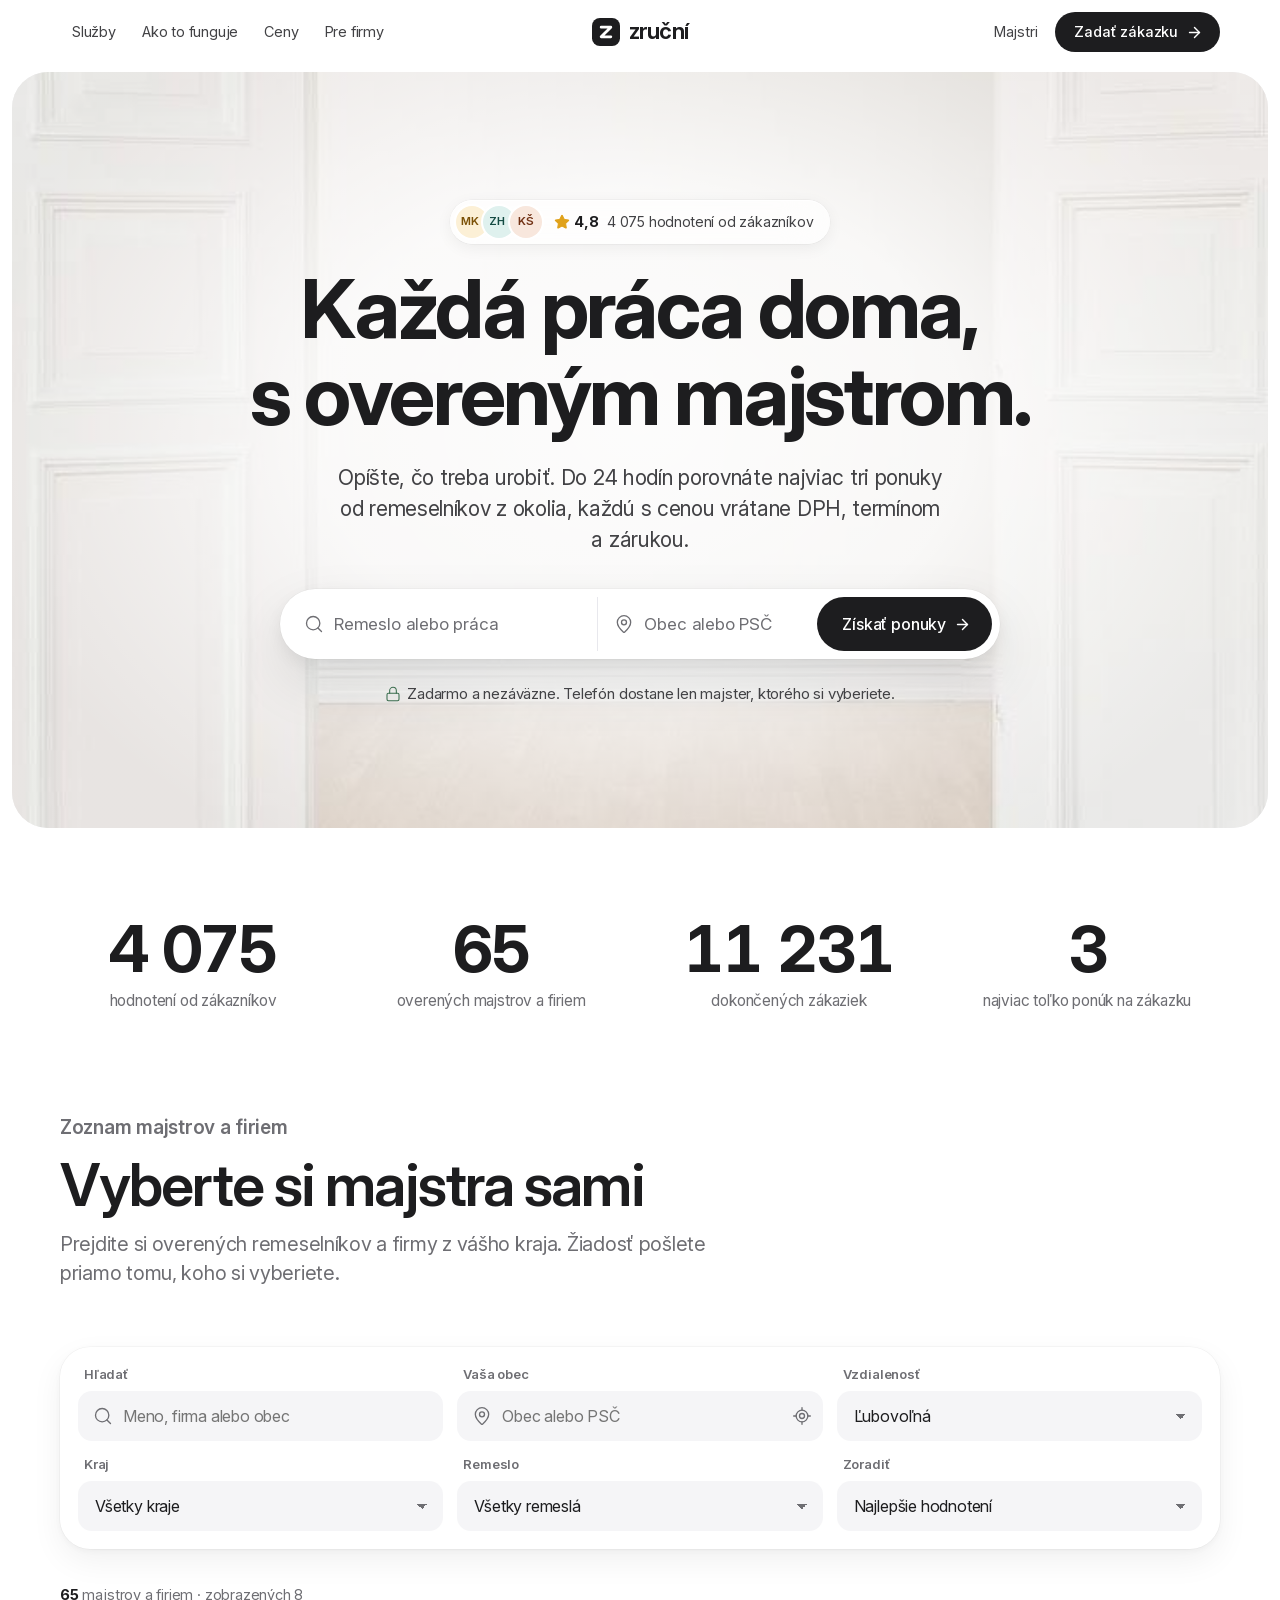
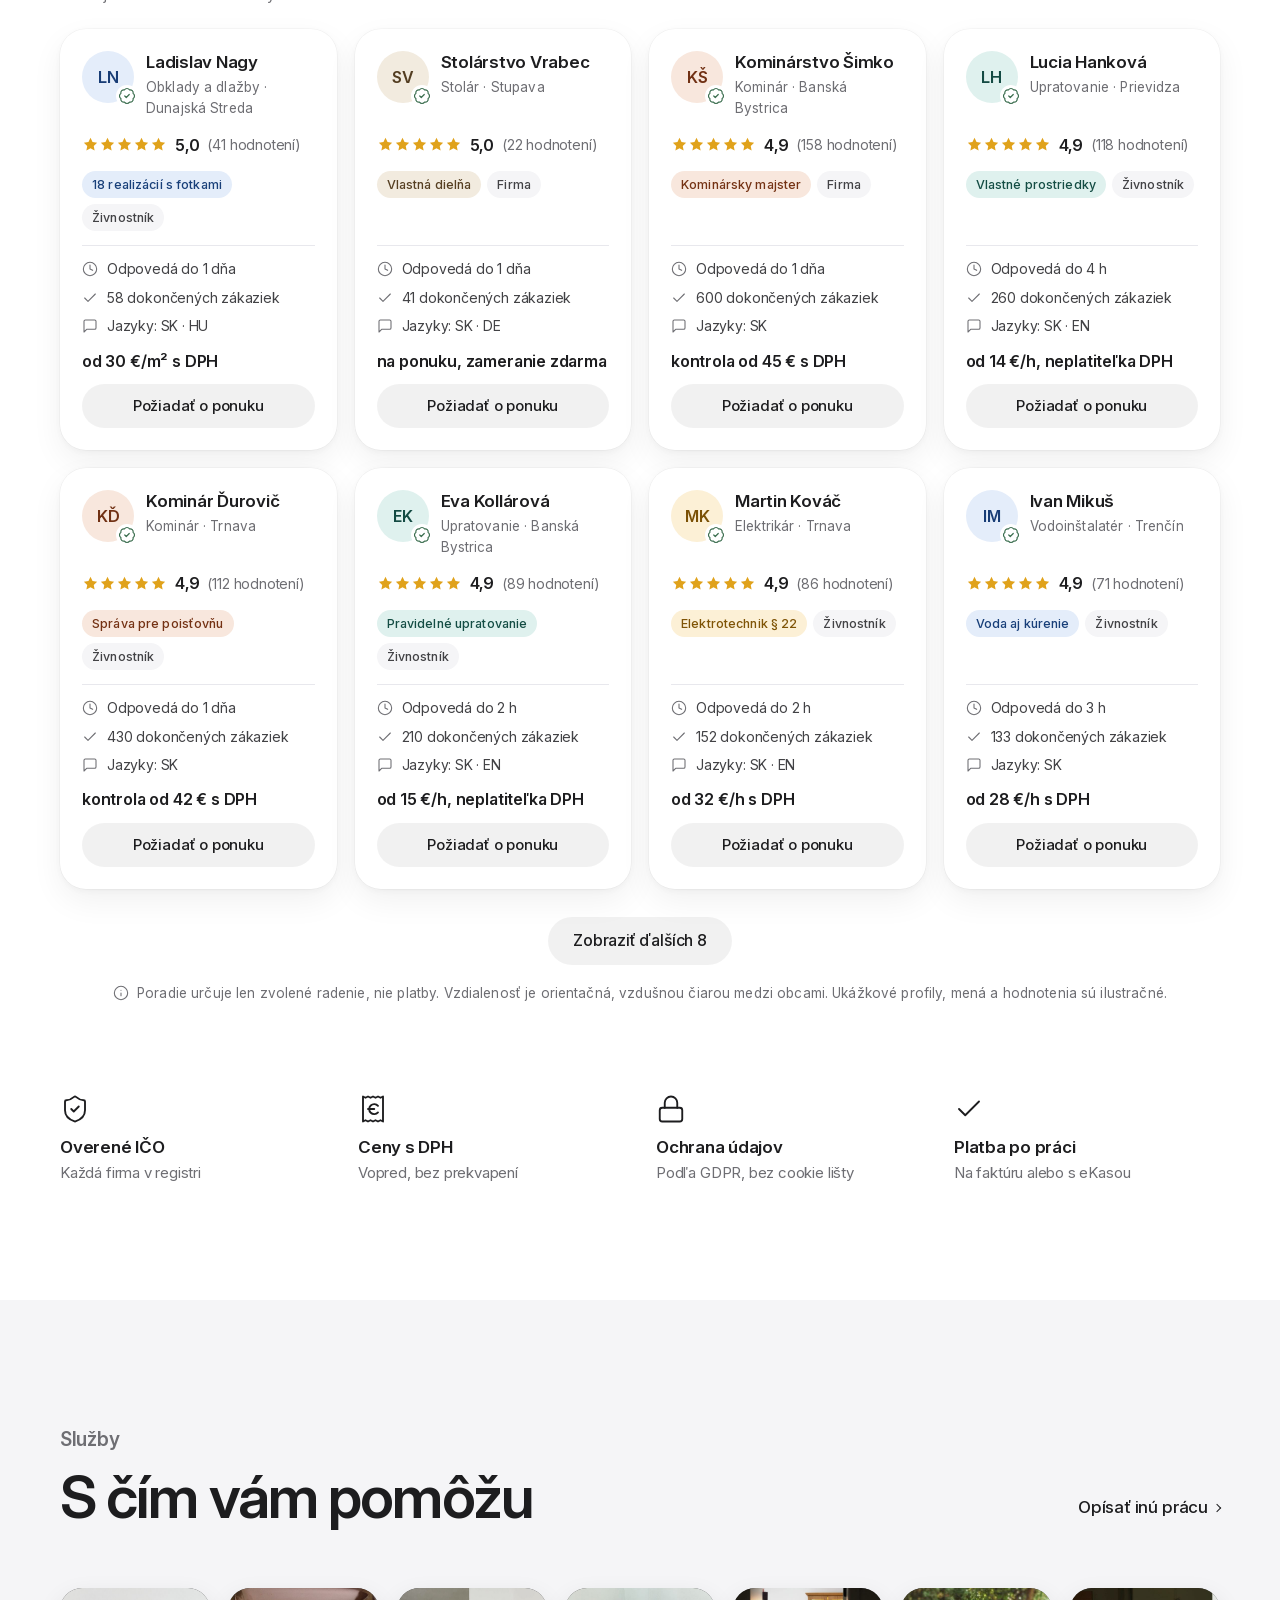
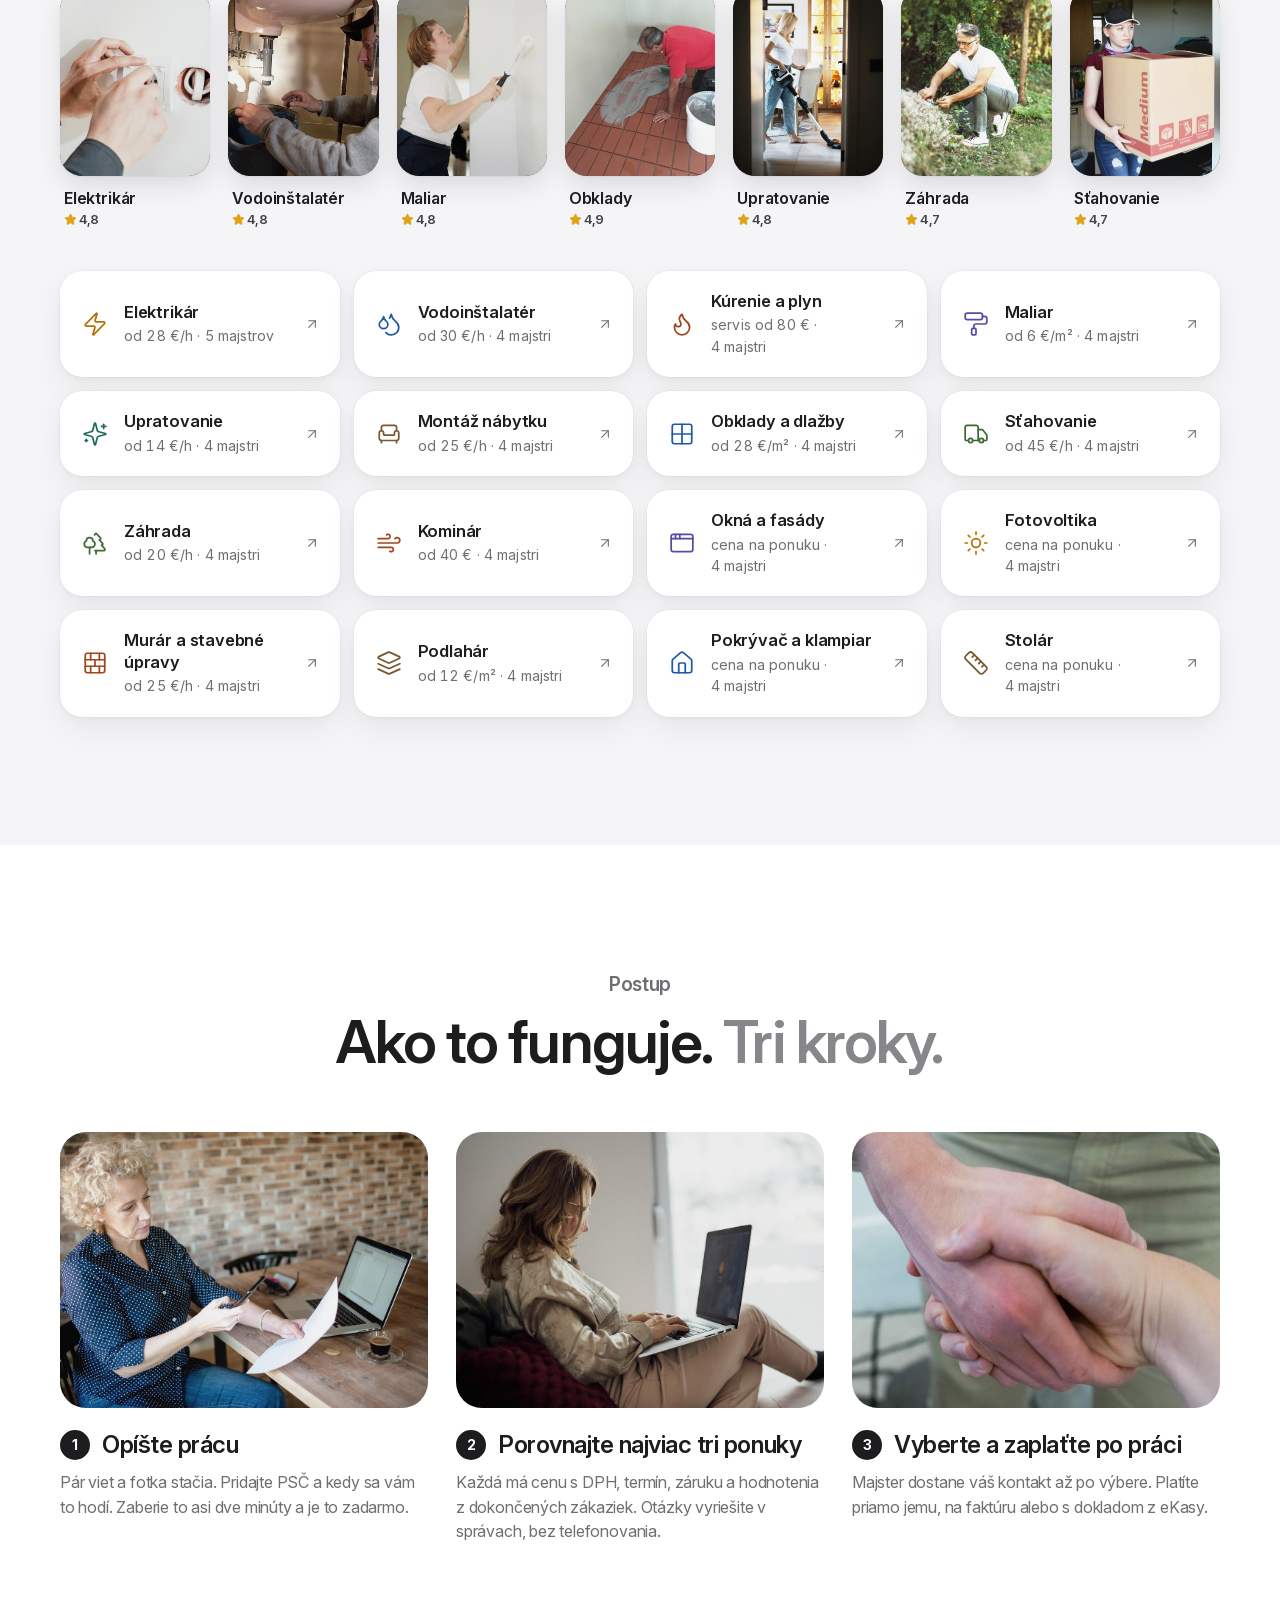
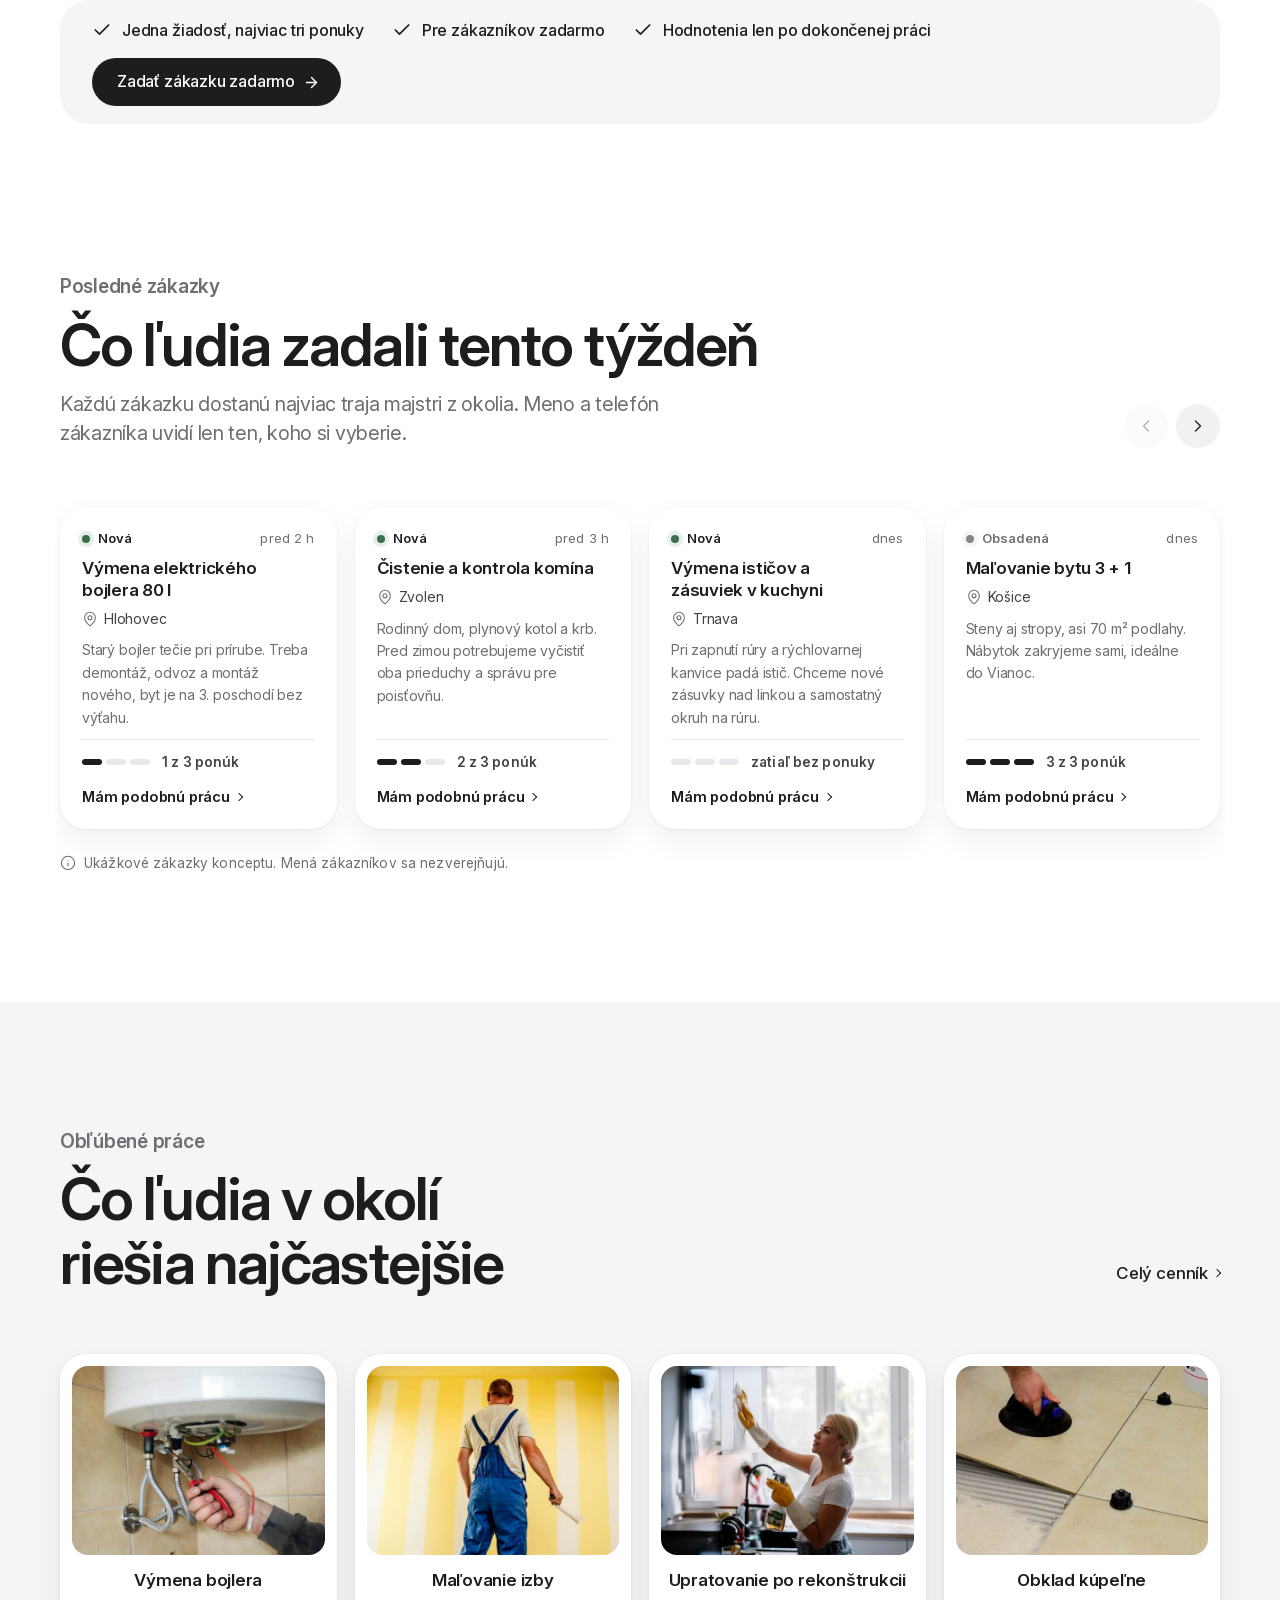
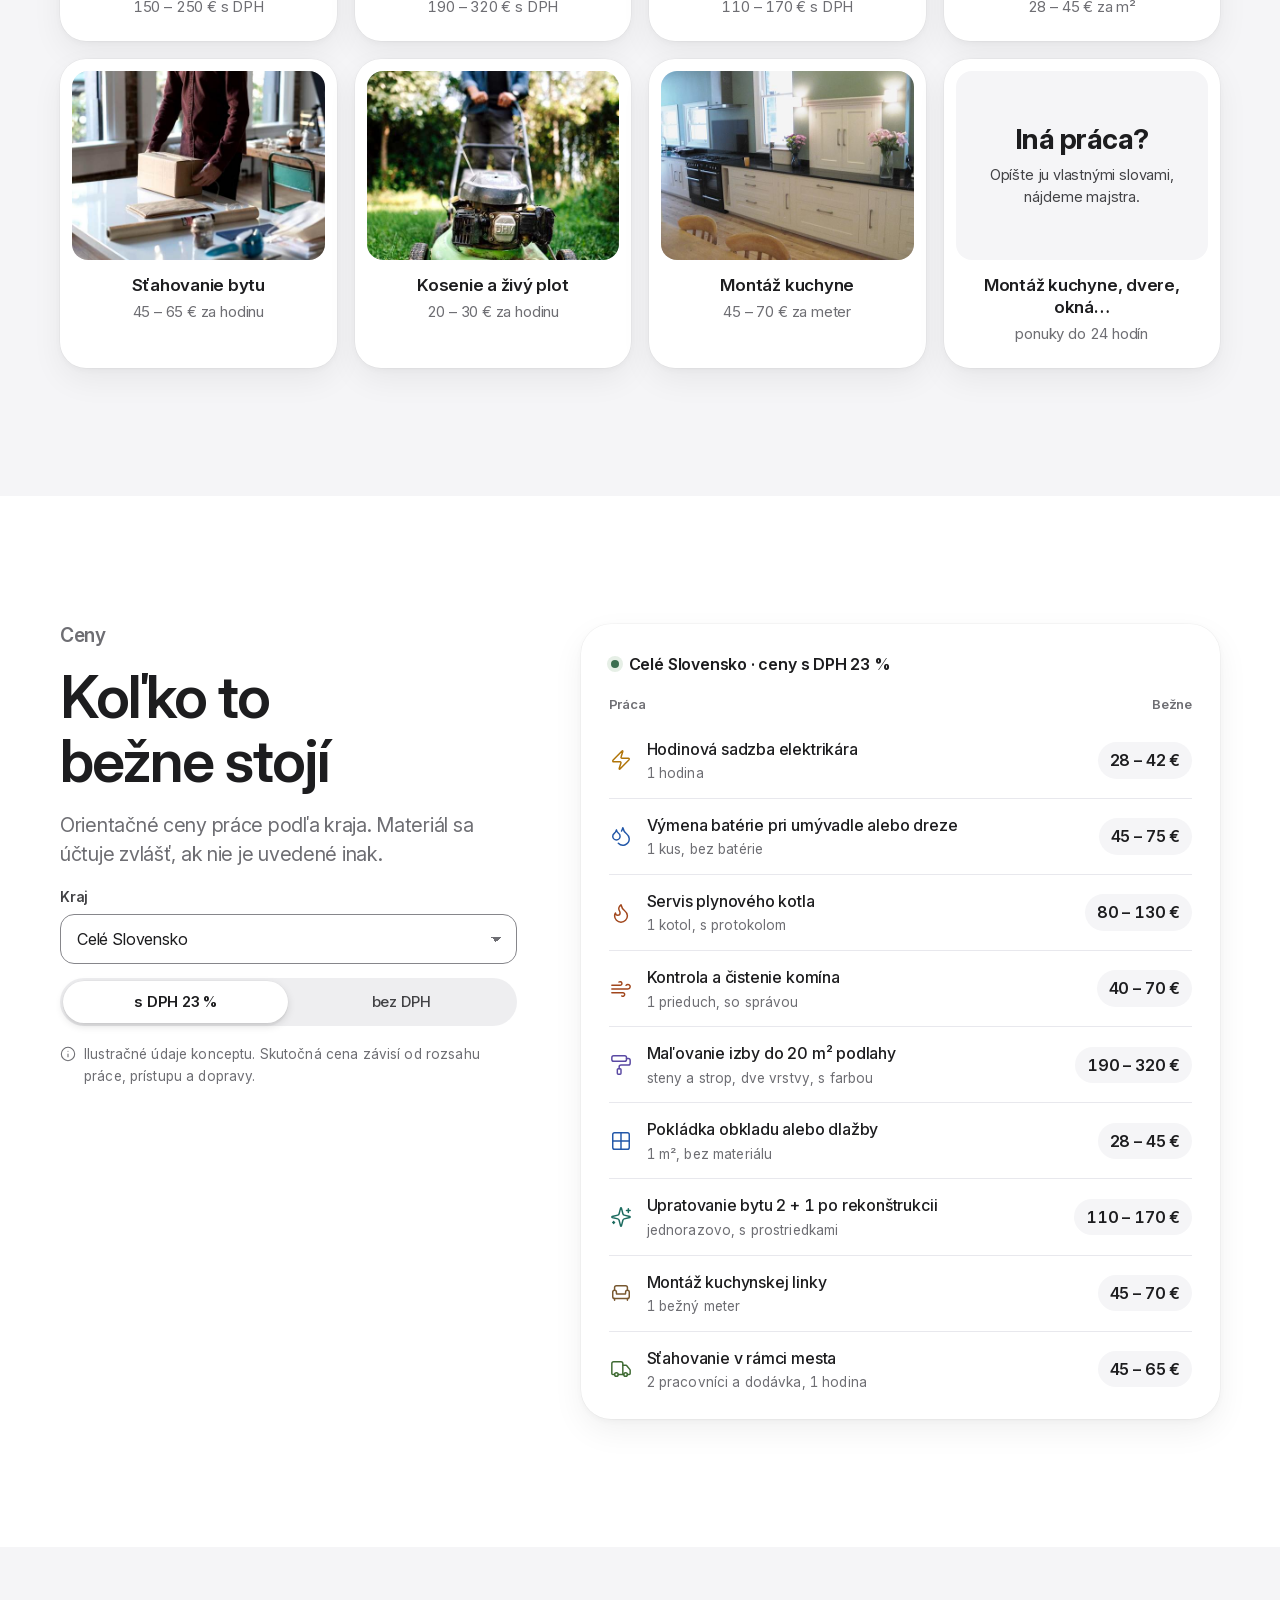
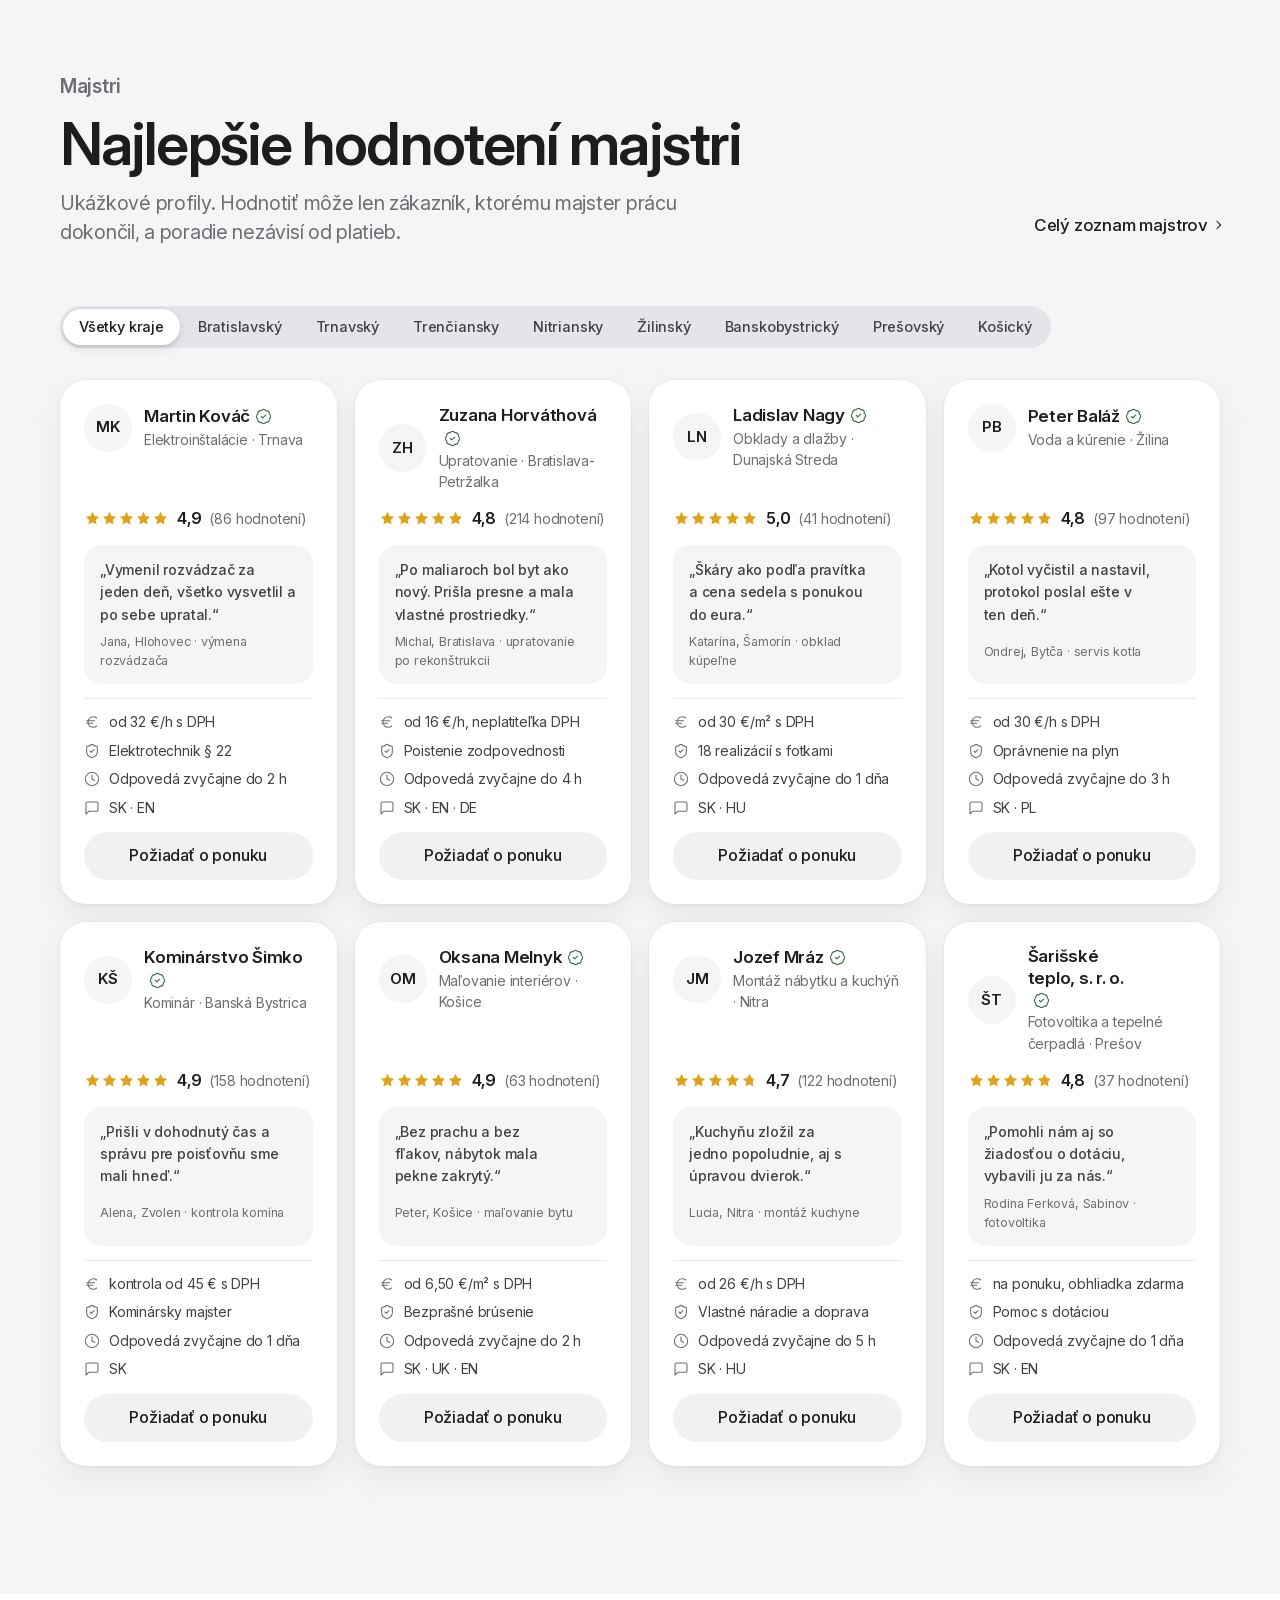
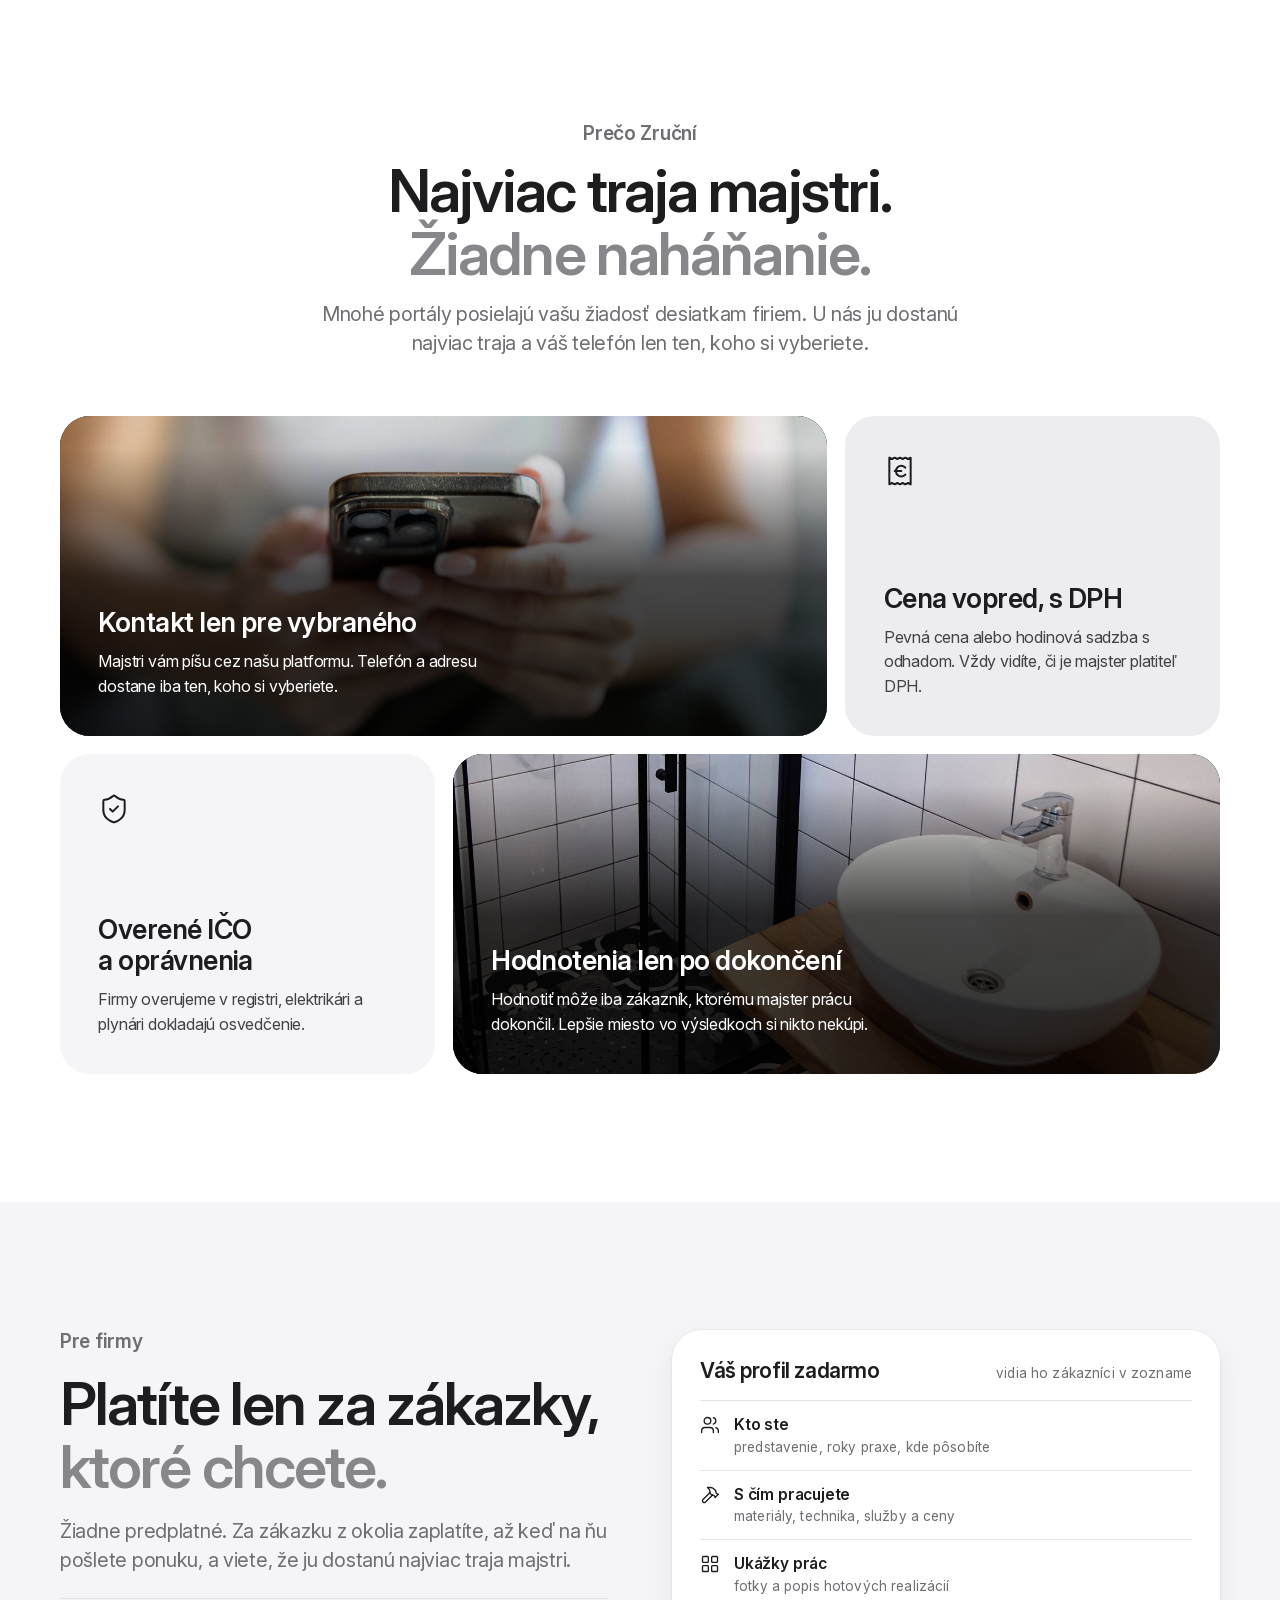
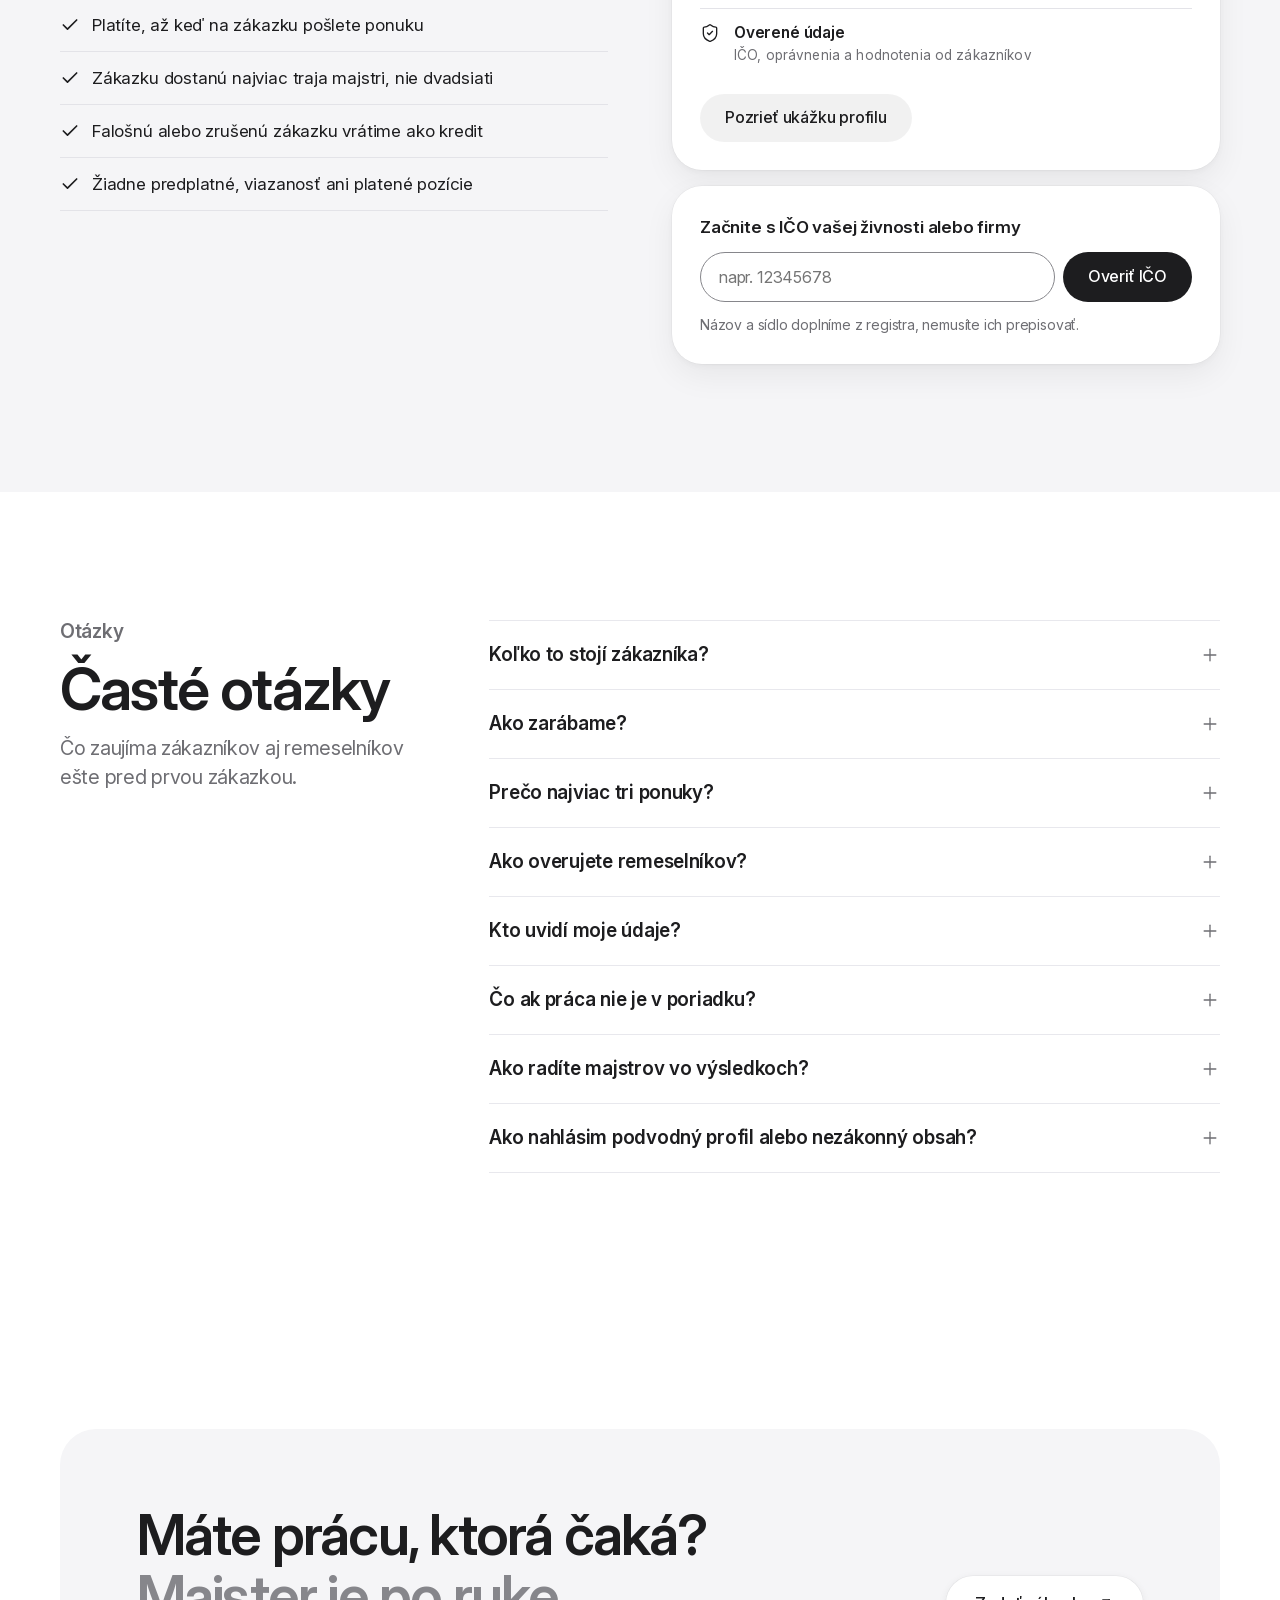
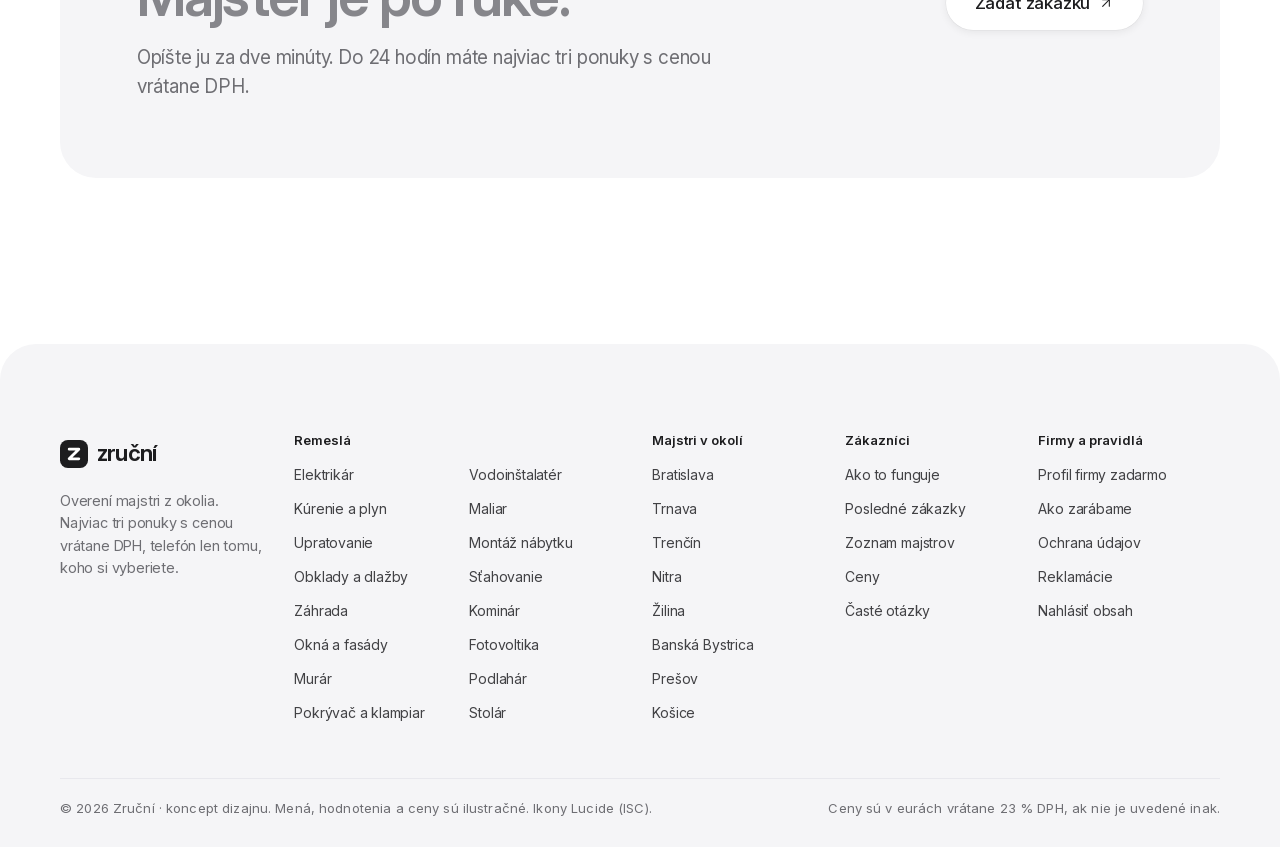
==== commit 8e81a0aa: "Vzhľad v štýle Apple: systémové písmo, väčšie nadpisy, karty s tieňmi, segmented control - Písmo: SF" ====
--- a/src/index.html
+++ b/src/index.html
@@ -11,54 +11,65 @@
 <script>document.documentElement.classList.add('js')</script>
 <link rel="icon" href="data:image/svg+xml,%3Csvg xmlns='http://www.w3.org/2000/svg' viewBox='0 0 32 32'%3E%3Crect width='32' height='32' rx='9' fill='%23141414'/%3E%3Cpath d='M10.5 10.5h11l-11 11h11' fill='none' stroke='%23fff' stroke-width='3.2' stroke-linecap='round' stroke-linejoin='round'/%3E%3C/svg%3E">
 <style>
-/* Layout: pokojný biely web kombinujúci tri referencie (Flowblox, GAZU, produktový web so slúchadlami).
-   Logo v strede hlavičky, nadpis pätkové + bezpätkové písmo, oblúk fotiek prác, mozaika výhod,
-   kroky 01–03 striedavo, karty prác na teplej sivej, riadok záruk, jednoduchá pätička. */
+/* Vzhľad v duchu Apple: čiernobiely, systémové písmo (SF Pro na zariadeniach Apple, inde Inter s optickou veľkosťou),
+   veľké nadpisy s tesným trackingom, hierarchia váhou, veľa vzduchu medzi sekciami. Karty bez liniek, so zaoblením
+   22–30 px a mäkkými viacvrstvovými tieňmi, fotky ako produkt, filtre ako segmented control, sivé tlačidlá (iOS). */
 :root{
   --bg:#FFFFFF;
-  --bg-alt:#F5F5F2;
+  --bg-alt:#F5F5F7;
   --surface:#FFFFFF;
-  --ink:#141414;
-  --ink-2:#34342F;
-  --muted:#62625D;
-  --ink-3:#4A4A45; /* text na priesvitnom materiáli (spodná lišta): tmavší než --muted, aby bol čitateľný aj nad fotkou */
-  --line:#E7E6E1;
-  --line-strong:#8F8F89;
-  --brand:#141414;
-  --brand-hover:#000000;
+  --ink:#1D1D1F;
+  --ink-2:#424245;
+  --muted:#6E6E73;
+  --gray-head:#86868B; /* sivá druhá časť veľkých nadpisov (len text 24 px a väčší, kontrast 3,3 : 1 aj na sivej) */
+  --ink-3:#48484A; /* text na priesvitnom materiáli (spodná lišta): tmavší než --muted, aby bol čitateľný aj nad fotkou */
+  --line:#E8E8ED;
+  --line-strong:#86868B;
+  --brand:#1D1D1F;
+  --brand-hover:#333336;
   --brand-ink:#FFFFFF;
-  --brand-soft:#F1F0EC;
-  --brand-text:#141414;
-  --sand:#EFE8DC;
-  --sage:#E3E9DA;
-  --sage-ink:#3D4B35;
+  --brand-soft:#F5F5F7;
+  --brand-text:#1D1D1F;
+  --fill:rgba(0,0,0,.055);       /* sivé tlačidlá, čipy a šípky (štýl „gray“ z iOS) */
+  --fill-hover:rgba(0,0,0,.09);
+  --track:rgba(118,118,128,.12); /* koľajnica segmented controlu */
+  --sand:#EDEDF0;
+  --sage:#F5F5F7;
+  --sage-ink:#1D1D1F;
   --star:#E0A21B;
   --good:#3B6E4F;
   --good-soft:#E6EFE6;
   --danger:#C5221F;
   --focus:#2F6FDB;
   --on-photo:#FFFFFF;
-  --photo-shade:rgba(15,15,12,.62);
-  --photo-fallback:#46463F;
-  --band-bg:#F5F5F2;
+  --photo-shade:rgba(0,0,0,.6);
+  --photo-fallback:#48484A;
+  --band-bg:#F5F5F7;
   --band-card:#FFFFFF;
-  --band-ink:#141414;
-  --band-muted:#62625D;
-  --band-line:#E2E1DB;
-  --band-accent:#141414;
+  --band-ink:#1D1D1F;
+  --band-muted:#6E6E73;
+  --band-line:#E3E3E8;
+  --band-accent:#1D1D1F;
   --band-accent-ink:#FFFFFF;
   --band-edge:transparent;
-  --scrim:rgba(20,20,20,.5);
-  --shadow-sm:0 1px 2px rgba(20,20,20,.05);
-  --shadow:0 1px 3px rgba(20,20,20,.05), 0 14px 36px rgba(20,20,20,.08);
-  --shadow-lg:0 2px 6px rgba(20,20,20,.06), 0 24px 60px rgba(20,20,20,.14);
-  --shadow-card:0 1px 2px rgba(20,20,20,.04), 0 10px 30px rgba(20,20,20,.05);
-
-  --f:"Manrope", "Segoe UI", system-ui, -apple-system, sans-serif;
+  --scrim:rgba(0,0,0,.42);
+  /* Hĺbka: mäkké viacvrstvové tiene namiesto liniek (vlasový obrys + blízky + vzdialený tieň); väčšia plocha = hrubší materiál */
+  --shadow-sm:0 1px 2px rgba(0,0,0,.05);
+  --shadow:0 0 0 .5px rgba(0,0,0,.05), 0 6px 16px rgba(0,0,0,.06), 0 24px 56px rgba(0,0,0,.10);
+  --shadow-lg:0 0 0 .5px rgba(0,0,0,.06), 0 10px 30px rgba(0,0,0,.10), 0 40px 100px rgba(0,0,0,.20);
+  --shadow-card:0 0 0 .5px rgba(0,0,0,.05), 0 2px 6px rgba(0,0,0,.035), 0 12px 32px rgba(0,0,0,.06);
+  --shadow-hover:0 0 0 .5px rgba(0,0,0,.05), 0 6px 14px rgba(0,0,0,.05), 0 24px 56px rgba(0,0,0,.11);
+  --shadow-photo:0 1px 2px rgba(0,0,0,.06), 0 10px 26px rgba(0,0,0,.10);
+  --r-card:26px; /* karty majstrov, zákaziek, prác */
+  --r-lg:30px;   /* veľké panely: filter, cenník, mozaika */
+  --r-xl:36px;   /* úvod, výzva, pätička */
+
+  /* Systémové písmo: SF Pro na zariadeniach Apple, inde Inter (vložený, s optickou veľkosťou text → display) */
+  --f:-apple-system, BlinkMacSystemFont, "Inter", "Segoe UI", system-ui, sans-serif;
   --wrap:1200px;
   --gut:max(20px, env(safe-area-inset-left, 0px));
   --gut-r:max(20px, env(safe-area-inset-right, 0px));
-  --header:72px;
+  --header:64px;
   color-scheme:only light;
 
   /* Pohyb (Apple, Designing Fluid Interfaces): stlačenie hneď a krátko, pustenie a okná ako kriticky tlmená
@@ -71,14 +82,14 @@
   --press-card:.985; /* väčšie plochy (karty) sa stláčajú menej */
 
   /* Typografia: tracking podľa veľkosti (čím väčšie, tým tesnejšie), leading obrátene (veľké nadpisy tesne, drobný text voľnejšie) */
-  --tr-1:-.025em;  /* 40 px a viac: h1, čísla */
-  --tr-2:-.022em;  /* 28–40 px: nadpisy sekcií */
-  --tr-3:-.018em;  /* 20–27 px */
-  --tr-4:-.012em;  /* 17–19 px */
-  --tr-5:-.01em;   /* 15–16,5 px názvy na kartách */
+  --tr-1:-.032em;  /* 48 px a viac: h1, nadpisy sekcií, čísla */
+  --tr-2:-.026em;  /* 30–47 px */
+  --tr-3:-.02em;   /* 20–29 px */
+  --tr-4:-.014em;  /* 17–19 px */
+  --tr-5:-.011em;  /* 15–16,5 px názvy na kartách, telo */
   --tr-s:.01em;    /* drobný text 12–13,5 px */
   --lh-head:calc(1em + .3rem); /* 66 px → 1,07 · 44 px → 1,11 · 30 px → 1,16 · 22 px → 1,22 · 16,5 px → 1,29 */
-  --lh-lead:1.5;   /* úvodné odseky 17–19 px */
+  --lh-lead:1.45;  /* úvodné odseky 17–22 px */
   --lh-sm:1.6;     /* odseky 13–14,5 px (telo 16 px má 1,6) */
 }
 @supports (transition-timing-function: linear(0, 1)){
@@ -88,111 +99,123 @@
 *,*::before,*::after{box-sizing:border-box}
 [hidden]{display:none!important}
 html{-webkit-text-size-adjust:100%;scroll-behavior:smooth;scroll-padding-top:calc(var(--header) + 16px)}
-body{margin:0;background:var(--bg);color:var(--ink);font:400 16px/1.6 var(--f);-webkit-font-smoothing:antialiased}
+body{margin:0;background:var(--bg);color:var(--ink);font:400 17px/1.53 var(--f);letter-spacing:var(--tr-5);font-optical-sizing:auto;-webkit-font-smoothing:antialiased;-moz-osx-font-smoothing:grayscale}
 body::before{content:"";position:fixed;inset:0 0 auto;height:env(safe-area-inset-top,0px);z-index:60;background:var(--bg)}
 body:has(dialog[open]){overflow:hidden}
 img,svg{max-width:100%}
 h1,h2,h3{text-wrap:balance;margin:0;line-height:var(--lh-head)}
 p{margin:0}
 a{color:var(--ink);text-underline-offset:3px}
-button,input,select,textarea{font:inherit;color:inherit}
+button,input,select,textarea{font:inherit;color:inherit;letter-spacing:inherit}
 :focus-visible{outline:3px solid var(--focus);outline-offset:2px;border-radius:8px}
 .sr{position:absolute!important;width:1px;height:1px;overflow:hidden;clip:rect(0 0 0 0);white-space:nowrap}
-.ic{width:20px;height:20px;flex:none;fill:none;stroke:currentColor;stroke-width:1.75;stroke-linecap:round;stroke-linejoin:round}
+.ic{width:20px;height:20px;flex:none;fill:none;stroke:currentColor;stroke-width:1.6;stroke-linecap:round;stroke-linejoin:round}
 .ic-s{width:16px;height:16px}
 
 .wrap{max-width:var(--wrap);margin-inline:auto;padding-left:var(--gut);padding-right:var(--gut-r)}
-.section{padding-block:clamp(64px, 7.5vw, 104px)}
+.section{padding-block:clamp(80px, 10vw, 144px)}
 .alt{background:var(--bg-alt)}
-.kicker{font-size:12.5px;font-weight:600;letter-spacing:.16em;text-transform:uppercase;color:var(--muted)}
-.h2{font-weight:600;font-size:clamp(30px, 3.4vw, 44px);line-height:var(--lh-head);letter-spacing:var(--tr-2)}
-.h2 .gray,.cta h2 .gray{color:var(--muted)}
-.sec-head{display:flex;flex-wrap:wrap;justify-content:space-between;align-items:flex-end;gap:16px 32px;margin-bottom:clamp(32px, 4vw, 52px)}
-.sec-head > div{display:grid;gap:12px;max-width:640px}
+/* nadtitulok ako na apple.com: veľký, polotučný, bez verzálok a prestrkania */
+.kicker{font-size:clamp(17px, 1.5vw, 21px);font-weight:600;line-height:1.2;letter-spacing:var(--tr-4);color:var(--muted)}
+.h2{font-weight:600;font-size:clamp(34px, 4.6vw, 60px);line-height:var(--lh-head);letter-spacing:var(--tr-1)}
+.h2 .gray,.cta h2 .gray{color:var(--gray-head)}
+.sec-head{display:flex;flex-wrap:wrap;justify-content:space-between;align-items:flex-end;gap:20px 40px;margin-bottom:clamp(36px, 4.6vw, 64px)}
+.sec-head > div{display:grid;gap:14px;max-width:760px}
 .sec-head.center{justify-content:center;text-align:center}
 .sec-head.center > div{justify-items:center}
-.sub{color:var(--muted);font-size:17px;line-height:var(--lh-lead);max-width:58ch;text-wrap:pretty}
-
-/* Tlačidlá: tabletky, hlavné s bielym krúžkom a šípkou */
-.btn{display:inline-flex;align-items:center;justify-content:center;gap:10px;min-height:48px;padding:0 22px;border-radius:999px;border:1px solid transparent;font-weight:600;font-size:15.5px;line-height:1.2;text-decoration:none;cursor:pointer;white-space:nowrap;transition:background-color .15s, border-color .15s, color .15s, transform .15s}
+.sub{color:var(--muted);font-size:clamp(17px, 1.55vw, 21px);line-height:var(--lh-lead);letter-spacing:var(--tr-4);max-width:56ch;text-wrap:pretty}
+
+/* Tlačidlá: tabletky ako na apple.com, hlavné čierne s drobnou šípkou, vedľajšie sivé (iOS „gray“) */
+.btn{display:inline-flex;align-items:center;justify-content:center;gap:8px;min-height:48px;padding:0 24px;border-radius:999px;border:1px solid transparent;font-weight:500;font-size:16px;line-height:1.2;text-decoration:none;cursor:pointer;white-space:nowrap;transition:background-color .15s, border-color .15s, color .15s, transform .15s}
 .btn-primary{background:var(--brand);color:var(--brand-ink)}
 @media (hover: hover){ .btn-primary:hover{background:var(--brand-hover)} }
-.btn-circ{padding-right:6px}
-.circ{width:36px;height:36px;border-radius:50%;display:grid;place-items:center;background:var(--brand-ink);color:var(--brand);flex:none;transition:transform .2s}
-.circ .ic{width:16px;height:16px;stroke-width:2}
+.btn-circ{padding-right:20px}
+.circ{display:grid;place-items:center;flex:none;color:inherit;transition:transform .2s}
+.circ .ic{width:17px;height:17px;stroke-width:2}
 @media (hover: hover){ .btn-circ:hover .circ{transform:translateX(2px)} }
-.btn-white{background:var(--surface);border-color:var(--line);color:var(--ink)}
-@media (hover: hover){ .btn-white:hover{border-color:var(--ink)} }
+.btn-white{background:var(--surface);color:var(--ink);box-shadow:0 0 0 .5px rgba(0,0,0,.06), 0 2px 8px rgba(0,0,0,.07)}
+@media (hover: hover){ .btn-white:hover{box-shadow:0 0 0 .5px rgba(0,0,0,.08), 0 8px 22px rgba(0,0,0,.12)} }
 .btn-white .ic{width:16px;height:16px}
-.btn-outline{background:var(--surface);border-color:var(--line-strong);color:var(--ink)}
-@media (hover: hover){ .btn-outline:hover{border-color:var(--ink)} }
+.btn-outline{background:var(--fill);color:var(--ink)}
+@media (hover: hover){ .btn-outline:hover{background:var(--fill-hover)} }
 .btn-warn{background:var(--band-accent);color:var(--band-accent-ink)}
 @media (hover: hover){ .btn-warn:hover{background:var(--brand-hover)} }
 .link{display:inline-flex;align-items:center;gap:6px;min-height:44px;color:var(--ink);font-weight:600;text-decoration:underline;text-underline-offset:5px;text-decoration-thickness:1px;background:none;border:0;padding:0;cursor:pointer}
 @media (hover: hover){ .link:hover{text-decoration-thickness:2px} }
+/* odkazy „ďalej“ ako na apple.com: bez podčiarknutia, so šípkou › */
+.sec-head > .link,.job .link{gap:5px;text-decoration-color:transparent}
+.sec-head > .link{font-size:17px;font-weight:500}
+.sec-head > .link::after,.job .link::after{content:"";width:6px;height:6px;margin:1px 0 0 1px;border:solid currentColor;border-width:1.6px 1.6px 0 0;transform:rotate(45deg);transition:transform .2s}
+@media (hover: hover){
+  .sec-head > .link:hover,.job .link:hover{text-decoration-color:currentColor;text-decoration-thickness:1px}
+  .sec-head > .link:hover::after,.job .link:hover::after{transform:translateX(2px) rotate(45deg)}
+}
 
 /* Hlavička: odkazy vľavo, logo v strede, akcie vpravo */
 /* Materiál: priesvitná vrstva, obsah pod ňou presvitá rozmazaný; svetlý horný okraj = svetlo na hrane materiálu.
    Namiesto 1px čiary jemný prechod pod hlavičkou, a len keď sa pod ňu obsah podsúva (.scrolled). */
 .top{position:sticky;top:env(safe-area-inset-top,0px);z-index:50;background:color-mix(in srgb, var(--bg) 72%, transparent);-webkit-backdrop-filter:blur(20px) saturate(180%);backdrop-filter:blur(20px) saturate(180%);box-shadow:inset 0 1px 0 rgba(255,255,255,.7)}
-.top::after{content:"";position:absolute;left:0;right:0;top:100%;height:14px;pointer-events:none;background:linear-gradient(rgba(20,20,20,.06), rgba(20,20,20,0));opacity:0;transition:opacity .25s ease}
+.top::after{content:"";position:absolute;left:0;right:0;top:100%;height:14px;pointer-events:none;background:linear-gradient(rgba(0,0,0,.06), rgba(0,0,0,0));opacity:0;transition:opacity .25s ease}
 .top.scrolled::after{opacity:1}
 .top .wrap{display:grid;grid-template-columns:1fr auto 1fr;align-items:center;gap:24px;height:var(--header)}
 .nav{display:flex;gap:2px}
-.nav a{display:inline-flex;align-items:center;min-height:44px;padding:0 12px;border-radius:999px;color:var(--ink-2);text-decoration:none;font-weight:500;font-size:15px}
+.nav a{display:inline-flex;align-items:center;min-height:40px;padding:0 12px;border-radius:999px;color:var(--ink-2);text-decoration:none;font-weight:400;font-size:14.5px}
 @media (hover: hover){ .nav a:hover{color:var(--ink);background:var(--bg-alt)} }
-.logo{display:inline-flex;align-items:center;gap:10px;color:var(--ink);text-decoration:none;font-weight:700;font-size:22px;letter-spacing:-.035em;min-height:44px;justify-self:center}
-.mark{width:30px;height:30px;flex:none}
+.logo{display:inline-flex;align-items:center;gap:9px;color:var(--ink);text-decoration:none;font-weight:650;font-size:22px;letter-spacing:-.035em;min-height:44px;justify-self:center}
+.mark{width:28px;height:28px;flex:none}
 .mark rect{fill:var(--ink)}
 .mark path{fill:none;stroke:var(--bg);stroke-width:3.2;stroke-linecap:round;stroke-linejoin:round}
 .top-actions{display:flex;justify-content:flex-end;align-items:center;gap:6px}
-.top-actions .btn{min-height:44px;font-size:15px}
-.top-actions .btn-circ .circ{width:32px;height:32px}
-.top-actions .link{text-decoration:none;font-weight:500;font-size:15px;color:var(--ink-2);padding:0 12px;border-radius:999px}
+.top-actions .btn{min-height:40px;padding-left:18px;font-size:14.5px}
+.top-actions .btn-circ{padding-right:16px}
+.top-actions .link{text-decoration:none;font-weight:400;font-size:14.5px;color:var(--ink-2);padding:0 12px;border-radius:999px}
 @media (hover: hover){ .top-actions .link:hover{color:var(--ink);background:var(--bg-alt)} }
 
 /* Hero: fotka interiéru v zaoblenom paneli, biely závoj pod textom */
 .hero{padding:8px max(12px, env(safe-area-inset-right, 0px)) 0 max(12px, env(safe-area-inset-left, 0px))}
-.hero-panel{position:relative;isolation:isolate;overflow:hidden;max-width:1400px;margin-inline:auto;border-radius:32px;background:var(--bg-alt);padding-block:clamp(64px, 8.5vw, 124px) clamp(72px, 8vw, 116px)}
+.hero-panel{position:relative;isolation:isolate;overflow:hidden;max-width:1400px;margin-inline:auto;border-radius:var(--r-xl);background:var(--bg-alt);padding-block:clamp(72px, 10vw, 148px) clamp(80px, 9.5vw, 140px)}
 .hero-bg{position:absolute;inset:0;z-index:-2;width:100%;height:100%;object-fit:cover;object-position:50% 62%}
 .hero-panel::after{content:"";position:absolute;inset:0;z-index:-1;pointer-events:none;background:radial-gradient(ellipse 54% 66% at 50% 47%, rgba(255,255,255,.93) 0%, rgba(255,255,255,.84) 48%, rgba(255,255,255,.5) 78%, rgba(255,255,255,.28) 100%)}
 .hero .lead{color:var(--ink-2)}
 /* Dôvera nad nadpisom: avatary majstrov a priemerné hodnotenie (Daibau) */
-.trust{display:inline-flex;align-items:center;gap:12px;margin-bottom:-4px;padding:6px 16px 6px 6px;border:1px solid var(--line);border-radius:999px;background:color-mix(in srgb, var(--surface) 86%, transparent);font-size:14px;color:var(--ink-2);text-align:left}
+.trust{display:inline-flex;align-items:center;gap:12px;margin-bottom:-2px;padding:6px 16px 6px 6px;border-radius:999px;background:color-mix(in srgb, var(--surface) 70%, transparent);-webkit-backdrop-filter:blur(20px) saturate(180%);backdrop-filter:blur(20px) saturate(180%);box-shadow:inset 0 1px 0 rgba(255,255,255,.8), 0 0 0 .5px rgba(0,0,0,.06), 0 4px 16px rgba(0,0,0,.06);font-size:14px;color:var(--ink-2);text-align:left}
 .trust-ava{display:flex;padding-left:5px}
 .trust .ava{width:32px;height:32px;margin-left:-5px;font-size:11.5px;background:var(--tb);color:color-mix(in srgb, var(--ti) 70%, #000);box-shadow:0 0 0 2px var(--surface)}
+.trust .ava:not(:last-child){padding-right:5px} /* iniciály v strede viditeľnej časti kruhu (ďalší avatar ho o 5 px prekrýva), inak sa „K“ v „MK“ oreže */
 .trust-t{display:flex;flex-wrap:wrap;align-items:center;gap:0 8px;line-height:1.35}
 .trust-r{display:inline-flex;align-items:center;gap:4px;color:var(--ink);font-weight:700}
 .trust .star{width:16px;height:16px}
-.hero-in{display:grid;justify-items:center;gap:22px;max-width:820px;margin-inline:auto;text-align:center}
-.hero h1{display:grid;gap:4px;line-height:1}
-.hero h1 .l1{font-weight:700;font-size:clamp(36px, 5.2vw, 66px);letter-spacing:var(--tr-1);line-height:var(--lh-head)}
-.hero h1 .l2{font-weight:700;font-size:clamp(36px, 5.2vw, 66px);letter-spacing:var(--tr-1);line-height:var(--lh-head)}
-.lead{font-size:clamp(17px, 1.45vw, 19px);line-height:var(--lh-lead);color:var(--muted);max-width:52ch;text-wrap:pretty}
-.search{width:100%;max-width:700px;display:flex;align-items:stretch;gap:6px;background:var(--surface);border:1px solid var(--line);border-radius:999px;box-shadow:var(--shadow);padding:6px;text-align:left;transition:border-color .15s;margin-top:6px}
+.hero-in{display:grid;justify-items:center;gap:24px;max-width:960px;margin-inline:auto;text-align:center}
+.hero h1{display:grid;gap:0;line-height:1}
+.hero h1 .l1{font-weight:700;font-size:clamp(36px, 6.4vw, 88px);letter-spacing:var(--tr-1);line-height:var(--lh-head)}
+.hero h1 .l2{font-weight:700;font-size:clamp(36px, 6.4vw, 88px);letter-spacing:var(--tr-1);line-height:var(--lh-head)}
+.lead{font-size:clamp(18px, 1.65vw, 22px);line-height:var(--lh-lead);letter-spacing:var(--tr-4);color:var(--muted);max-width:50ch;text-wrap:pretty}
+.search{width:100%;max-width:720px;display:flex;align-items:stretch;gap:6px;background:var(--surface);border:1px solid transparent;border-radius:999px;box-shadow:var(--shadow);padding:7px;text-align:left;transition:border-color .15s;margin-top:10px}
 .search:focus-within{border-color:var(--ink)}
 .s-field{flex:1 1 0;display:flex;align-items:center;gap:10px;padding:0 16px;min-width:0;cursor:text;border-radius:999px}
 .s-field:first-of-type{flex-grow:1.5}
 .s-field + .s-field{border-left:1px solid var(--line);border-radius:0}
 .s-field .ic{color:var(--muted)}
-.s-field input{border:0;background:transparent;font-size:16.5px;width:100%;min-width:0;height:52px;padding:0}
+.s-field input{border:0;background:transparent;font-size:17px;width:100%;min-width:0;height:54px;padding:0}
 .s-field input::placeholder{color:var(--muted)}
 .s-field input:focus{outline:none}
 .s-field:focus-within .ic{color:var(--ink)}
-.search .btn{min-height:52px}
+.search .btn{min-height:54px}
 .where-hint{min-height:1.4em;font-size:14px;font-weight:600;color:var(--good);text-align:center}
 .where-hint:empty{display:none}
-.privacy{text-align:center;text-wrap:balance;font-size:14.5px;color:var(--ink-2)}
+.privacy{text-align:center;text-wrap:balance;font-size:15px;color:var(--ink-2)}
 .privacy .ic{display:inline-block;vertical-align:-3px;margin-right:6px;color:var(--good)}
 
 /* Kategórie pod úvodom: rovný rad rovnakých kariet */
-.strip{margin-bottom:clamp(16px, 2vw, 24px)}
-#zoznam{padding-top:clamp(48px, 6vw, 80px)}
-.strip-track{display:grid;grid-template-columns:repeat(7, minmax(0,1fr));gap:16px;list-style:none;margin:0;padding:0}
-.tile{position:relative;display:grid;gap:10px;width:100%;border:0;padding:0;background:none;color:var(--ink);text-align:left;cursor:pointer;border-radius:16px}
-.tile-img{display:block;border-radius:16px;overflow:hidden;background:var(--bg-alt)}
+.strip{margin-bottom:clamp(28px, 3.4vw, 48px)}
+#zoznam{padding-top:clamp(64px, 8vw, 112px);padding-bottom:clamp(56px, 7vw, 96px)}
+.strip-track{display:grid;grid-template-columns:repeat(7, minmax(0,1fr));gap:18px;list-style:none;margin:0;padding:0}
+.tile{position:relative;display:grid;gap:12px;width:100%;border:0;padding:0;background:none;color:var(--ink);text-align:left;cursor:pointer;border-radius:22px}
+.tile-img{display:block;border-radius:22px;overflow:hidden;background:var(--bg-alt);box-shadow:var(--shadow-photo)}
 .tile .ph{aspect-ratio:4 / 5;transition:transform .45s cubic-bezier(.2,.7,.2,1)}
-.tile-label{display:flex;align-items:center;justify-content:space-between;gap:6px;font-weight:600;font-size:15px;line-height:1.3;padding-inline:2px}
+/* názov ako pri produkte: meno remesla, pod ním hodnotenie (dlhé „Vodoinštalatér“ sa vedľa hodnotenia nezmestí) */
+.tile{grid-template-columns:minmax(0,1fr)}
+.tile-label{display:flex;flex-direction:column;align-items:flex-start;gap:2px;font-weight:600;font-size:16px;line-height:1.3;letter-spacing:var(--tr-5);padding-inline:4px}
 /* priemerné hodnotenie majstrov remesla (Daibau: najhľadanejší zhotovitelia) */
 .tile-rate{display:inline-flex;align-items:center;gap:2px;flex:none;font-size:13px;color:var(--ink-2);font-variant-numeric:tabular-nums}
 .tile-rate b{font-weight:600}
@@ -232,74 +255,75 @@
 .tc-sage{--tb:#E5EFDF;--ti:#3E6A32}
 .tc-sand{--tb:#F2EBDF;--ti:#77572F}
 .tic{display:grid;place-items:center;justify-self:start;flex:none;color:var(--ti, var(--ink));transition:transform .2s}
-.tic .ic{width:26px;height:26px;stroke-width:1.75}
+.tic .ic{width:26px;height:26px;stroke-width:1.6}
 
 /* Služby: zoznam (GAZU) */
-.dir{display:grid;grid-template-columns:repeat(4, minmax(0,1fr));gap:1px;background:var(--line);border:1px solid var(--line);border-radius:22px;overflow:hidden;list-style:none;margin:0;padding:0;box-shadow:var(--shadow-card)}
-.dir-item{width:100%;height:100%;display:grid;grid-template-columns:auto minmax(0,1fr) auto;align-items:center;gap:16px;padding:20px;border:0;background:var(--surface);text-align:left;cursor:pointer;transition:background-color .15s}
+.dir{display:grid;grid-template-columns:repeat(4, minmax(0,1fr));gap:14px;list-style:none;margin:0;padding:0}
+.dir-item{width:100%;height:100%;display:grid;grid-template-columns:auto minmax(0,1fr) auto;align-items:center;gap:16px;padding:20px 20px 20px 22px;border:0;border-radius:22px;background:var(--surface);box-shadow:var(--shadow-card);text-align:left;cursor:pointer}
 @media (hover: hover){
-  .dir-item:hover{background:color-mix(in srgb, var(--tb) 34%, var(--surface))}
+  .dir-item:hover{box-shadow:var(--shadow-hover)}
   .dir-item:hover .tic{transform:scale(1.06)}
 }
-.dir-item b{display:block;font-weight:600;font-size:16px;line-height:1.3}
-.dir-item small{display:block;margin-top:2px;font-size:13.5px;font-weight:500;color:var(--muted);font-variant-numeric:tabular-nums}
+.dir-item b{display:block;font-weight:600;font-size:16.5px;line-height:1.3;letter-spacing:var(--tr-5)}
+.dir-item small{display:block;margin-top:2px;font-size:14px;font-weight:400;color:var(--muted);font-variant-numeric:tabular-nums}
 .nw{white-space:nowrap}
 .dir-item .go{width:16px;height:16px;color:var(--muted);transition:transform .2s, color .2s}
 @media (hover: hover){ .dir-item:hover .go{color:var(--ink);transform:translate(2px, -2px)} }
 
 /* Obľúbené práce: produktové karty */
-.projects{display:grid;grid-template-columns:repeat(4, minmax(0,1fr));gap:16px;list-style:none;margin:0;padding:0}
-.proj{width:100%;height:100%;display:grid;gap:12px;align-content:start;text-align:center;background:var(--bg-alt);border:0;border-radius:20px;padding:10px 10px 18px;cursor:pointer;color:var(--ink);transition:background-color .2s}
-.proj-img{position:relative;display:block;border-radius:14px;overflow:hidden}
+.projects{display:grid;grid-template-columns:repeat(4, minmax(0,1fr));gap:18px;list-style:none;margin:0;padding:0}
+.proj{width:100%;height:100%;display:grid;gap:14px;align-content:start;text-align:center;background:var(--surface);border:0;border-radius:var(--r-card);padding:12px 12px 22px;cursor:pointer;color:var(--ink);box-shadow:var(--shadow-card)}
+.proj-img{position:relative;display:block;border-radius:16px;overflow:hidden}
 .proj-img .ph{width:100%;aspect-ratio:4 / 3;transition:transform .45s cubic-bezier(.2,.7,.2,1)}
-@media (hover: hover){ .proj:hover .proj-img .ph{transform:scale(1.04)} .proj:hover{background:#EFEFEB} }
-.proj-title{display:block;font-weight:600;font-size:15.5px;line-height:1.3;padding-inline:6px}
-.proj-price{display:block;font-size:14.5px;color:var(--muted);font-variant-numeric:tabular-nums;margin-top:-8px}
-.proj-cta{background:var(--sand)}
-.proj-cta .proj-img{aspect-ratio:4 / 3;display:grid;place-items:center;background:transparent}
+@media (hover: hover){ .proj:hover .proj-img .ph{transform:scale(1.04)} .proj:hover{box-shadow:var(--shadow-hover)} }
+.proj-title{display:block;font-weight:600;font-size:17px;line-height:1.3;letter-spacing:var(--tr-4);padding-inline:6px}
+.proj-price{display:block;font-size:15px;color:var(--muted);font-variant-numeric:tabular-nums;margin-top:-9px}
+.proj-cta .proj-img{aspect-ratio:4 / 3;display:grid;place-items:center;background:var(--bg-alt)}
 .cta-in{display:grid;justify-items:center;gap:8px;padding:12px}
-.cta-in b{font-weight:700;font-size:26px;letter-spacing:var(--tr-3);line-height:var(--lh-head)}
-.cta-in span{font-size:14px;color:var(--ink-2);max-width:22ch}
-@media (hover: hover){ .proj-cta:hover{background:#E8E0D1} }
+.cta-in b{font-weight:700;font-size:28px;letter-spacing:var(--tr-3);line-height:var(--lh-head)}
+.cta-in span{font-size:14.5px;color:var(--ink-2);max-width:22ch}
 
 /* Čísla pod úvodom (Daibau): hodnotenia, majstri, zákazky, najviac tri ponuky */
-.stats-sec{padding-top:clamp(40px, 5vw, 64px)}
-.stats{list-style:none;margin:0;padding:0 0 clamp(40px, 5vw, 64px);display:grid;grid-template-columns:repeat(4, minmax(0,1fr));gap:24px;border-bottom:1px solid var(--line);text-align:center}
-.stats li{display:grid;gap:6px;align-content:start}
-.stats b{font-weight:700;font-size:clamp(34px, 3.8vw, 48px);letter-spacing:var(--tr-1);line-height:1;font-variant-numeric:tabular-nums}
-.stats span{font-size:14.5px;color:var(--muted);text-wrap:balance}
+.stats-sec{padding-top:clamp(56px, 7vw, 96px)}
+.stats{list-style:none;margin:0;padding:0;display:grid;grid-template-columns:repeat(4, minmax(0,1fr));gap:32px;text-align:center}
+.stats li{display:grid;gap:8px;align-content:start}
+.stats b{font-weight:700;font-size:clamp(40px, 5vw, 68px);letter-spacing:var(--tr-1);line-height:1;font-variant-numeric:tabular-nums}
+.stats span{font-size:15.5px;color:var(--muted);text-wrap:balance}
 
 /* Ako to funguje: tri kroky vedľa seba, pod nimi pás výhod s tlačidlom (Daibau) */
-#ako{padding-bottom:clamp(56px, 6.5vw, 88px)}
+#ako{padding-bottom:clamp(64px, 8vw, 112px)}
 .kroky{list-style:none;margin:0;padding:0;display:grid;grid-template-columns:repeat(3, minmax(0,1fr));gap:clamp(16px, 2.4vw, 28px)}
 .kroky li{display:grid;gap:10px;align-content:start}
-.krok-img{display:block;margin-bottom:8px;border-radius:20px;overflow:hidden;background:var(--bg-alt)}
+.krok-img{display:block;margin-bottom:12px;border-radius:var(--r-card);overflow:hidden;background:var(--bg-alt)}
 .krok-img .ph{aspect-ratio:4 / 3}
-.kroky h3{display:flex;align-items:center;gap:12px;font-weight:600;font-size:clamp(19px, 1.7vw, 22px);line-height:var(--lh-head);letter-spacing:var(--tr-3)}
+.kroky h3{display:flex;align-items:center;gap:12px;font-weight:600;font-size:clamp(20px, 1.9vw, 24px);line-height:var(--lh-head);letter-spacing:var(--tr-3)}
 .krok-n{width:30px;height:30px;border-radius:50%;display:grid;place-items:center;flex:none;background:var(--ink);color:var(--brand-ink);font-size:14px;font-weight:700;letter-spacing:0}
-.kroky p{color:var(--muted);font-size:15.5px;max-width:42ch}
-.kroky-pas{display:flex;flex-wrap:wrap;align-items:center;justify-content:space-between;gap:16px 32px;margin-top:clamp(28px, 4vw, 44px);padding:16px 16px 16px 28px;border-radius:22px;background:var(--bg-alt)}
+.kroky p{color:var(--muted);font-size:16px;max-width:42ch}
+.kroky-pas{display:flex;flex-wrap:wrap;align-items:center;justify-content:space-between;gap:16px 32px;margin-top:clamp(32px, 4.6vw, 56px);padding:18px 18px 18px 32px;border-radius:var(--r-lg);background:var(--bg-alt)}
 .kroky-pas ul{list-style:none;margin:0;padding:0;display:flex;flex-wrap:wrap;gap:10px 28px}
-.kroky-pas li{display:flex;align-items:center;gap:10px;font-weight:600;font-size:15px}
-.kroky-pas .ic{stroke-width:2.2}
+.kroky-pas li{display:flex;align-items:center;gap:10px;font-weight:500;font-size:16px}
+.kroky-pas .ic{stroke-width:2}
 
 /* Posledné zákazky: pás kariet so šípkami, na mobile posúvanie prstom (Daibau) */
 .jobs-sec{padding-top:0}
-.jobs-sec > .wrap::before{content:"";display:block;height:1px;background:var(--line);margin-bottom:clamp(56px, 6.5vw, 88px)}
+.jobs-sec > .wrap::before{content:"";display:block;height:1px;margin-bottom:clamp(24px, 4vw, 48px)} /* len vzduch, bez čiary */
 .sec-head > .jobs-nav{display:flex;gap:8px;max-width:none}
-.jobs-nav button{width:44px;height:44px;border-radius:50%;border:1px solid var(--line-strong);background:var(--surface);color:var(--ink);display:grid;place-items:center;cursor:pointer;transition:border-color .15s, opacity .15s}
+.jobs-nav button{width:44px;height:44px;border-radius:50%;border:0;background:var(--fill);color:var(--ink);display:grid;place-items:center;cursor:pointer;transition:background-color .15s, opacity .15s}
 #jobs-prev .ic{transform:rotate(180deg)}
-@media (hover: hover){ .jobs-nav button:not(:disabled):hover{border-color:var(--ink)} }
+@media (hover: hover){ .jobs-nav button:not(:disabled):hover{background:var(--fill-hover)} }
 .jobs-nav button:disabled{opacity:.35;cursor:default}
-.jobs{list-style:none;margin:0;padding:2px;display:grid;grid-auto-flow:column;grid-auto-columns:calc((100% - 48px) / 4);gap:16px;overflow-x:auto;scroll-snap-type:x mandatory;scrollbar-width:none;overscroll-behavior-x:contain}
+/* vnútorný okraj, aby posúvaný pás neorezal tiene kariet (záporný okraj vráti zarovnanie) */
+.jobs{list-style:none;margin:-8px -8px -24px;padding:8px 8px 32px;display:grid;grid-auto-flow:column;grid-auto-columns:calc((100% - 54px) / 4);gap:18px;overflow-x:auto;scroll-snap-type:x mandatory;scroll-padding-inline:8px;scrollbar-width:none;overscroll-behavior-x:contain;
+  /* tieň krajných kariet sa na boku pásu orezáva 8 px od karty; maska ho na tých 8 px plynulo stratí namiesto ostrej hrany */
+  -webkit-mask-image:linear-gradient(90deg, transparent, #000 8px, #000 calc(100% - 8px), transparent);mask-image:linear-gradient(90deg, transparent, #000 8px, #000 calc(100% - 8px), transparent)}
 .jobs::-webkit-scrollbar{display:none}
-.job{position:relative;scroll-snap-align:start;display:flex;flex-direction:column;gap:10px;min-width:0;padding:20px 20px 8px;border:1px solid var(--line);border-radius:20px;background:var(--surface)}
+.job{position:relative;scroll-snap-align:start;display:flex;flex-direction:column;gap:10px;min-width:0;padding:22px 22px 10px;border:0;border-radius:var(--r-card);background:var(--surface);box-shadow:var(--shadow-card)}
 .job-top{display:flex;justify-content:space-between;align-items:center;gap:8px;font-size:13px;color:var(--muted)}
-.job-st{display:inline-flex;align-items:center;gap:8px;font-size:12px;font-weight:700;letter-spacing:.08em;text-transform:uppercase;color:var(--ink)}
+.job-st{display:inline-flex;align-items:center;gap:8px;font-size:13px;font-weight:600;color:var(--ink)}
 .job-st::before{content:"";width:8px;height:8px;border-radius:50%;background:var(--good);box-shadow:0 0 0 4px var(--good-soft)}
 .job-st.full{color:var(--muted)}
 .job-st.full::before{background:var(--line-strong);box-shadow:0 0 0 4px var(--bg-alt)}
-.job h3{font-weight:600;font-size:16.5px;line-height:var(--lh-head);letter-spacing:var(--tr-5)}
+.job h3{font-weight:600;font-size:17px;line-height:var(--lh-head);letter-spacing:var(--tr-4)}
 .job-loc{display:flex;align-items:center;gap:6px;margin-top:-4px;font-size:14px;color:var(--ink-2)}
 .job-loc .ic{width:16px;height:16px;color:var(--muted)}
 .job-desc{font-size:14px;line-height:var(--lh-sm);color:var(--muted);display:-webkit-box;-webkit-line-clamp:5;-webkit-box-orient:vertical;overflow:hidden}
@@ -312,12 +336,12 @@
 .jobs-foot{margin-top:16px}
 
 /* Prečo Zruční: mozaika (Flowblox) */
-.bento{display:grid;grid-template-columns:repeat(3, minmax(0,1fr));grid-auto-rows:minmax(300px, auto);gap:16px}
-.b{position:relative;isolation:isolate;overflow:hidden;display:grid;align-content:space-between;gap:16px;padding:28px;border-radius:24px;background:var(--bg-alt)}
+.bento{display:grid;grid-template-columns:repeat(3, minmax(0,1fr));grid-auto-rows:minmax(320px, auto);gap:18px}
+.b{position:relative;isolation:isolate;overflow:hidden;display:grid;align-content:space-between;gap:16px;padding:clamp(28px, 3vw, 40px);border-radius:var(--r-lg);background:var(--bg-alt)}
 .b-2{grid-column:span 2}
-.b h3{font-weight:600;font-size:22px;line-height:var(--lh-head);letter-spacing:var(--tr-3)}
-.b p{font-size:15px;color:var(--ink-2);max-width:42ch;margin-top:8px}
-.b > .ic{width:28px;height:28px;stroke-width:1.5}
+.b h3{font-weight:600;font-size:clamp(22px, 2.1vw, 28px);line-height:var(--lh-head);letter-spacing:var(--tr-3)}
+.b p{font-size:16px;color:var(--ink-2);max-width:42ch;margin-top:10px}
+.b > .ic{width:32px;height:32px;stroke-width:1.5}
 .b-sand{background:var(--sand)}
 .b-sage{background:var(--sage)}
 .b-sage > .ic{color:var(--sage-ink)}
@@ -326,29 +350,30 @@
 .b-photo .ph{position:absolute;inset:0;z-index:-2}
 .b-photo .ph-preco-kontakt{background-position:50% 10%}
 .b-photo .ph-preco-hodnotenia{background-position:50% 30%}
-.b-photo::after{content:"";position:absolute;inset:10% 0 0;z-index:-1;background:linear-gradient(rgba(15,15,12,0), rgba(15,15,12,.72) 45%, rgba(15,15,12,.82))}
+.b-photo::after{content:"";position:absolute;inset:10% 0 0;z-index:-1;background:linear-gradient(rgba(0,0,0,0), rgba(0,0,0,.7) 45%, rgba(0,0,0,.8))}
 .b-photo p{color:var(--on-photo)}
 
 /* Majstri */
-.filter{display:flex;flex-wrap:wrap;gap:8px;margin-bottom:22px}
-.chip{display:inline-flex;align-items:center;min-height:38px;padding:0 16px;border-radius:999px;border:1px solid var(--line);background:var(--surface);color:var(--ink-2);font-size:14.5px;font-weight:500;cursor:pointer;white-space:nowrap;flex:none;transition:border-color .15s, background-color .15s, color .15s}
-@media (hover: hover){ .chip:hover{border-color:var(--ink);color:var(--ink)} }
-.chip[aria-pressed="true"]{background:var(--brand);border-color:var(--brand);color:var(--brand-ink)}
+/* Filter krajov ako segmented control: sivá koľajnica, vybraný kraj na bielom vyvýšenom „palci“ */
+.filter{display:flex;flex-wrap:wrap;gap:2px;width:fit-content;max-width:100%;margin-bottom:32px;padding:3px;border-radius:22px;background:var(--track)}
+.chip{display:inline-flex;align-items:center;min-height:36px;padding:0 16px;border-radius:999px;border:0;background:transparent;color:var(--ink-2);font-size:14.5px;font-weight:500;cursor:pointer;white-space:nowrap;flex:none;transition:background-color .15s, color .15s, box-shadow .2s}
+@media (hover: hover){ .chip:hover{color:var(--ink);background:rgba(255,255,255,.55)} }
+.chip[aria-pressed="true"]{background:var(--surface);color:var(--ink);box-shadow:0 0 0 .5px rgba(0,0,0,.04), 0 3px 8px rgba(0,0,0,.12), 0 3px 1px rgba(0,0,0,.04)}
 @media (pointer: coarse){ .chip{min-height:44px} }
-.pros{display:grid;grid-template-columns:repeat(4, minmax(0,1fr));gap:16px}
-.pro{position:relative;display:flex;flex-direction:column;gap:14px;padding:22px;border-radius:20px;background:var(--surface);min-width:0}
+.pros{display:grid;grid-template-columns:repeat(4, minmax(0,1fr));gap:18px}
+.pro{position:relative;display:flex;flex-direction:column;gap:14px;padding:24px;border-radius:var(--r-card);background:var(--surface);box-shadow:var(--shadow-card);min-width:0}
 .pro-top{display:flex;gap:12px;align-items:center;min-width:0}
 .pro-top > div{min-width:0}
-.ava{width:48px;height:48px;border-radius:50%;display:grid;place-items:center;background:var(--bg-alt);color:var(--ink);font-weight:700;font-size:15px;letter-spacing:.02em;flex:none}
-.pro h3{font-weight:600;font-size:16.5px;line-height:var(--lh-head);letter-spacing:var(--tr-5)}
+.ava{width:48px;height:48px;border-radius:50%;display:grid;place-items:center;background:var(--bg-alt);color:var(--ink);font-weight:600;font-size:15px;letter-spacing:0;flex:none}
+.pro h3{font-weight:600;font-size:17px;line-height:var(--lh-head);letter-spacing:var(--tr-4)}
 .vf{display:inline-block;width:17px;height:17px;margin-left:5px;vertical-align:-3px;color:var(--good)}
 .trade{font-size:14px;color:var(--muted)}
 .rating{display:flex;flex-wrap:wrap;align-items:center;gap:4px 8px;font-size:14px;color:var(--muted)}
-.rating strong{color:var(--ink);font-size:16px;font-weight:700;font-variant-numeric:tabular-nums}
+.rating strong{color:var(--ink);font-size:16px;font-weight:600;font-variant-numeric:tabular-nums}
 .star{width:15px;height:15px;fill:var(--star);stroke:var(--star)}
 /* Päť hviezd ako maska, vyplnené podľa --p (hodnotenie / 5) */
-.stars{--p:100%;display:inline-block;flex:none;width:85px;height:17px;background:linear-gradient(90deg, var(--star) var(--p), #E6E0D3 var(--p));-webkit-mask:url("data:image/svg+xml,%3Csvg xmlns='http://www.w3.org/2000/svg' viewBox='0 0 24 24'%3E%3Cpath d='M12 2.6l2.85 5.95 6.55.88-4.8 4.55 1.2 6.5L12 17.33l-5.8 3.15 1.2-6.5-4.8-4.55 6.55-.88z'/%3E%3C/svg%3E") 0 0 / 17px 17px repeat-x;mask:url("data:image/svg+xml,%3Csvg xmlns='http://www.w3.org/2000/svg' viewBox='0 0 24 24'%3E%3Cpath d='M12 2.6l2.85 5.95 6.55.88-4.8 4.55 1.2 6.5L12 17.33l-5.8 3.15 1.2-6.5-4.8-4.55 6.55-.88z'/%3E%3C/svg%3E") 0 0 / 17px 17px repeat-x}
-.quote{margin:0;display:grid;gap:6px;padding:12px 14px;border-radius:14px;background:#FBF5E8}
+.stars{--p:100%;display:inline-block;flex:none;width:85px;height:17px;background:linear-gradient(90deg, var(--star) var(--p), #E3E3E8 var(--p));-webkit-mask:url("data:image/svg+xml,%3Csvg xmlns='http://www.w3.org/2000/svg' viewBox='0 0 24 24'%3E%3Cpath d='M12 2.6l2.85 5.95 6.55.88-4.8 4.55 1.2 6.5L12 17.33l-5.8 3.15 1.2-6.5-4.8-4.55 6.55-.88z'/%3E%3C/svg%3E") 0 0 / 17px 17px repeat-x;mask:url("data:image/svg+xml,%3Csvg xmlns='http://www.w3.org/2000/svg' viewBox='0 0 24 24'%3E%3Cpath d='M12 2.6l2.85 5.95 6.55.88-4.8 4.55 1.2 6.5L12 17.33l-5.8 3.15 1.2-6.5-4.8-4.55 6.55-.88z'/%3E%3C/svg%3E") 0 0 / 17px 17px repeat-x}
+.quote{margin:0;display:grid;gap:6px;padding:14px 16px;border-radius:18px;background:var(--bg-alt)}
 .quote blockquote{margin:0;font-size:14px;line-height:var(--lh-sm);font-weight:500;color:var(--ink-2);text-wrap:pretty}
 .quote figcaption{font-size:12.5px;color:var(--muted)}
 .pro-facts{list-style:none;margin:0;padding:12px 0 0;border-top:1px solid var(--line);display:grid;gap:7px;font-size:14px;color:var(--ink-2)}
@@ -359,18 +384,18 @@
   .pro{display:grid;grid-row:span 5;grid-template-rows:subgrid;row-gap:14px;align-content:start}
   .pro-top{align-self:start}
 }
-.empty{grid-column:1 / -1;display:flex;flex-wrap:wrap;align-items:center;justify-content:space-between;gap:16px 24px;padding:24px;border:1px dashed var(--line-strong);border-radius:20px;color:var(--muted)}
+.empty{grid-column:1 / -1;display:flex;flex-wrap:wrap;align-items:center;justify-content:space-between;gap:16px 24px;padding:28px;border-radius:var(--r-card);background:var(--surface);box-shadow:var(--shadow-card);color:var(--muted)}
 .empty p{max-width:60ch}
 .empty-acts{display:flex;flex-wrap:wrap;align-items:center;gap:8px 20px}
 
 /* Zoznam majstrov a firiem: výber priamo */
-.dx-bar{display:grid;grid-template-columns:repeat(3, minmax(0,1fr));gap:12px;padding:14px;margin:0 0 18px;border:1px solid var(--line);border-radius:22px;background:var(--surface);box-shadow:var(--shadow-card)}
-.dx-f{display:grid;gap:5px;min-width:0}
-.dx-f > label{font-size:12px;font-weight:600;letter-spacing:.1em;text-transform:uppercase;color:var(--muted);padding-left:4px}
+.dx-bar{display:grid;grid-template-columns:repeat(3, minmax(0,1fr));gap:14px;padding:18px;margin:0 0 24px;border-radius:var(--r-lg);background:var(--surface);box-shadow:var(--shadow-card)}
+.dx-f{display:grid;gap:6px;min-width:0}
+.dx-f > label{font-size:13px;font-weight:600;color:var(--muted);padding-left:6px}
 .dx-in{position:relative}
 .dx-in .ic{position:absolute;left:15px;top:50%;transform:translateY(-50%);color:var(--muted);pointer-events:none}
 .dx-in .input{padding-left:44px}
-.dx-bar .input{border-color:var(--line);border-radius:14px;background-color:var(--bg-alt)}
+.dx-bar .input{border-color:transparent;border-radius:14px;background-color:var(--bg-alt)}
 .dx-bar .input:focus{background-color:var(--surface)}
 .dx-where .input{padding-right:48px}
 /* šípka našepkávača by sa tlačila k tlačidlu polohy; ponuka obcí sa ukáže pri písaní */
@@ -382,15 +407,15 @@
 .dx-locate[aria-busy="true"] .ic{animation:dx-spin 1s linear infinite}
 @keyframes dx-spin{to{transform:rotate(360deg)}}
 @media (prefers-reduced-motion: reduce){ .dx-locate[aria-busy="true"] .ic{animation:none;opacity:.5} }
-.dx-hint{display:flex;gap:8px;align-items:flex-start;margin:-6px 0 14px;padding:10px 14px;border-radius:14px;background:var(--bg-alt);font-size:14px;color:var(--ink-2)}
+.dx-hint{display:flex;gap:8px;align-items:flex-start;margin:-6px 0 14px;padding:12px 16px;border-radius:16px;background:var(--bg-alt);font-size:14px;color:var(--ink-2)}
 .dx-hint .ic{width:16px;height:16px;margin-top:2px;flex:none}
 .dx-meta{display:flex;flex-wrap:wrap;justify-content:space-between;align-items:center;gap:6px 16px;margin:0 0 12px;font-size:14.5px;color:var(--muted);min-height:44px}
 .dx-meta b{color:var(--ink);font-weight:700}
 .dx-acts{display:flex;flex-wrap:wrap;align-items:center;gap:8px 20px}
 #zoznam-title:focus{outline:none}
 /* Karty majstrov: 4 / 3 / 2 / 1 v rade, rovnaká výška v rade, tlačidlo vždy dole */
-.dx-list{list-style:none;margin:0;padding:0;display:grid;grid-template-columns:repeat(4, minmax(0,1fr));gap:16px}
-.biz{position:relative;display:flex;flex-direction:column;gap:14px;min-width:0;padding:20px;border:1px solid var(--line);border-radius:20px;background:var(--surface);transition:border-color .15s, box-shadow .2s}
+.dx-list{list-style:none;margin:0;padding:0;display:grid;grid-template-columns:repeat(4, minmax(0,1fr));gap:18px}
+.biz{position:relative;display:flex;flex-direction:column;gap:14px;min-width:0;padding:22px;border:0;border-radius:var(--r-card);background:var(--surface);box-shadow:var(--shadow-card);transition:box-shadow .3s ease}
 /* Časti karty (hlavička, hodnotenie, štítky, údaje, päta) zdieľajú v rade výšku cez subgrid: zalomená obec
    alebo štítky v jednej karte posunú hodnotenia a údaje vo všetkých kartách radu rovnako. Päta s tlačidlom dole. */
 @supports (grid-template-rows: subgrid){
@@ -398,18 +423,18 @@
   .biz > :not(.biz-foot){align-self:start} /* nenaťahovať štítky a údaje na výšku najvyššej karty v rade */
   .biz-foot{align-self:end}
 }
-@media (hover: hover){ .biz:hover{border-color:#D3D1CA;box-shadow:var(--shadow-card)} }
+@media (hover: hover){ .biz:hover{box-shadow:var(--shadow-hover)} }
 /* avatar vždy hore: pri zalomenom „remeslo · obec“ je v rade kariet v rovnakej výške */
 .biz-head{display:flex;gap:12px;align-items:flex-start;min-width:0}
 .biz .ava{width:52px;height:52px;font-size:16px;background:var(--tb);color:color-mix(in srgb, var(--ti) 70%, #000)}
 .biz-main{min-width:0;display:grid;gap:2px}
-.biz h3{font-weight:600;font-size:16.5px;line-height:var(--lh-head);letter-spacing:var(--tr-5);overflow-wrap:anywhere}
+.biz h3{font-weight:600;font-size:17px;line-height:var(--lh-head);letter-spacing:var(--tr-4);overflow-wrap:anywhere}
 /* odznak „IČO overené“ v rohu avatara: pri dvojriadkovom mene neodskakuje */
 .biz-ava{position:relative;flex:none;display:grid}
 .biz-ava .vf{position:absolute;right:-4px;bottom:-4px;width:22px;height:22px;margin:0;padding:2px;border-radius:50%;background:var(--surface);color:var(--good)}
 .biz .trade{font-size:13.5px}
 .biz-chips{list-style:none;margin:0;padding:0;display:flex;flex-wrap:wrap;gap:6px}
-.biz-chips li{padding:3px 10px;border:1px solid var(--line);border-radius:999px;font-size:12.5px;font-weight:600;color:var(--ink-2)}
+.biz-chips li{padding:4px 10px;border-radius:999px;background:var(--bg-alt);font-size:12.5px;font-weight:500;color:var(--ink-2)}
 .biz-chips .hl{border-color:transparent;background:var(--tb);color:color-mix(in srgb, var(--ti) 72%, #000)}
 .biz-facts{list-style:none;margin:0;padding:12px 0 0;border-top:1px solid var(--line);display:grid;gap:7px;font-size:14px;color:var(--ink-2)}
 .biz-facts li{display:flex;gap:9px;align-items:flex-start;min-width:0}
@@ -417,22 +442,22 @@
 .biz-facts .biz-dist{color:var(--ink);font-weight:600}
 .biz-facts .biz-dist .ic{color:var(--ti)}
 .biz-foot{margin-top:auto;display:grid;gap:12px}
-.biz-price{font-weight:700;font-size:16px;line-height:1.35}
+.biz-price{font-weight:600;font-size:16px;line-height:1.35;letter-spacing:var(--tr-5)}
 .biz .btn{width:100%;min-height:44px;padding:0 18px;font-size:15px}
 /* Meno otvára profil: tlačidlo roztiahnuté cez celú kartu, akčné tlačidlo nad ním */
-.pro-name,.biz-name{display:inline-flex;align-items:center;min-height:24px;border:0;padding:0;background:none;font:inherit;color:inherit;text-align:left;cursor:pointer;text-decoration:underline;text-decoration-color:var(--line-strong);text-decoration-thickness:1px;text-underline-offset:4px}
-.pro-name::after,.biz-name::after{content:"";position:absolute;inset:0;border-radius:20px}
+.pro-name,.biz-name{display:inline-flex;align-items:center;min-height:24px;border:0;padding:0;background:none;font:inherit;letter-spacing:inherit;color:inherit;text-align:left;cursor:pointer;text-decoration:underline;text-decoration-color:transparent;text-decoration-thickness:1px;text-underline-offset:4px;transition:text-decoration-color .15s}
+.pro-name::after,.biz-name::after{content:"";position:absolute;inset:0;border-radius:var(--r-card)}
 .pro-name:focus-visible,.biz-name:focus-visible{outline:none}
 .pro:has(.pro-name:focus-visible),.biz:has(.biz-name:focus-visible){outline:3px solid var(--focus);outline-offset:2px}
 .pro .btn,.biz-btn{position:relative;z-index:1}
 .pro{cursor:pointer;transition:box-shadow .2s}
 @media (hover: hover){
-  .pro:hover{box-shadow:var(--shadow-card)}
+  .pro:hover{box-shadow:var(--shadow-hover)} /* karta má tieň už v pokoji, hover ho zväčší ako pri .biz a .proj */
   .pro:hover .pro-name,.biz:hover .biz-name{text-decoration-color:var(--ink)}
 }
-.dx-empty{grid-column:1 / -1;display:flex;flex-wrap:wrap;align-items:center;justify-content:space-between;gap:16px 24px;padding:24px;border:1px dashed var(--line-strong);border-radius:20px;color:var(--muted)}
+.dx-empty{grid-column:1 / -1;display:flex;flex-wrap:wrap;align-items:center;justify-content:space-between;gap:16px 24px;padding:28px;border-radius:var(--r-card);background:var(--bg-alt);color:var(--muted)}
 .dx-empty p{max-width:60ch}
-.dx-more{display:flex;justify-content:center;margin-top:22px}
+.dx-more{display:flex;justify-content:center;margin-top:28px}
 .dx-foot{margin-top:18px;justify-content:center;text-align:center}
 
 /* Ceny */
@@ -441,31 +466,34 @@
 .controls{display:grid;gap:14px}
 .ctl{display:grid;gap:6px}
 .ctl > label{font-size:14px;font-weight:600;color:var(--ink-2)}
-.seg{display:grid;grid-template-columns:1fr 1fr;border:1px solid var(--line-strong);border-radius:999px;padding:4px;margin:0;background:var(--surface);min-width:0}
+/* segmented control (iOS): biely „palec“ sa presúva pružinou pod vybranú možnosť */
+.seg{position:relative;isolation:isolate;display:grid;grid-template-columns:1fr 1fr;border:0;border-radius:999px;padding:3px;margin:0;background:var(--track);min-width:0}
+.seg::before{content:"";position:absolute;z-index:-1;top:3px;bottom:3px;left:3px;width:calc(50% - 3px);border-radius:999px;background:var(--surface);box-shadow:0 0 0 .5px rgba(0,0,0,.04), 0 3px 8px rgba(0,0,0,.12), 0 3px 1px rgba(0,0,0,.04);transition:transform var(--release-t) var(--spring)}
+.seg:has(input:nth-of-type(2):checked)::before{transform:translateX(100%)}
 .seg legend{padding:0}
 .seg input{position:absolute;opacity:0;pointer-events:none}
-.seg label{display:grid;place-items:center;min-height:42px;padding:0 16px;border-radius:999px;font-weight:600;font-size:15px;cursor:pointer;color:var(--muted)}
-.seg input:checked + label{background:var(--brand);color:var(--brand-ink)}
+.seg label{display:grid;place-items:center;min-height:42px;padding:0 16px;border-radius:999px;font-weight:500;font-size:15px;cursor:pointer;color:var(--ink-2)}
+.seg input:checked + label{color:var(--ink);font-weight:600}
 .seg input:focus-visible + label{outline:3px solid var(--focus);outline-offset:2px}
 .note{font-size:13.5px;color:var(--muted);display:flex;gap:8px;align-items:flex-start}
 .note .ic{width:16px;height:16px;margin-top:2px}
-.ptable-wrap{background:var(--surface);border:1px solid var(--line);border-radius:24px;box-shadow:var(--shadow-card);padding:6px 24px 10px;overflow-x:auto}
+.ptable-wrap{background:var(--surface);border-radius:var(--r-lg);box-shadow:var(--shadow-card);padding:8px 28px 12px;overflow-x:auto}
 .ptable{width:100%;border-collapse:collapse;font-variant-numeric:tabular-nums}
-.ptable caption{text-align:left;padding:18px 0 10px;font-size:15px;font-weight:700;color:var(--ink)}
+.ptable caption{text-align:left;padding:20px 0 10px;font-size:16px;font-weight:600;color:var(--ink)}
 .ptable caption::before{content:"";display:inline-block;width:8px;height:8px;margin:0 10px 2px 2px;border-radius:50%;background:var(--good);box-shadow:0 0 0 4px var(--good-soft)}
 .ptable th,.ptable td{padding:14px 16px;border-bottom:1px solid var(--line);text-align:left;vertical-align:middle}
 .ptable th:first-child,.ptable td:first-child{padding-left:0}
 .ptable th:last-child,.ptable td:last-child{padding-right:0}
 .ptable tr:last-child th,.ptable tr:last-child td{border-bottom:0}
-.ptable thead th{font-size:12px;font-weight:600;color:var(--muted);text-transform:uppercase;letter-spacing:.12em;padding-block:8px}
+.ptable thead th{font-size:13px;font-weight:600;color:var(--muted);padding-block:8px}
 .ptable thead th:last-child{text-align:right}
-.ptable tbody th{font-weight:600;font-size:15.5px}
+.ptable tbody th{font-weight:500;font-size:16px}
 .ptable .pw{display:flex;align-items:center;gap:14px}
 .ptable .tic{width:24px}
 .ptable .tic .ic{width:22px;height:22px}
 .ptable .pn small{display:block;font-weight:400;font-size:13.5px;color:var(--muted);margin-top:2px}
 .ptable td{text-align:right;white-space:nowrap}
-.ptable td b{display:inline-block;padding:6px 12px;border-radius:999px;background:var(--bg-alt);font-weight:700;font-size:16px;letter-spacing:var(--tr-5);color:var(--ink)}
+.ptable td b{display:inline-block;padding:6px 12px;border-radius:999px;background:var(--bg-alt);font-weight:600;font-size:16px;letter-spacing:var(--tr-5);color:var(--ink)}
 @media (hover: hover){ .ptable tbody tr:hover td b{background:var(--tb, var(--bg-alt))} }
 
 /* Pre firmy */
@@ -476,11 +504,11 @@
 .points{list-style:none;margin:6px 0 0;padding:0;display:grid}
 .points li{display:flex;gap:12px;align-items:flex-start;padding:13px 0;border-top:1px solid var(--band-line)}
 .points li:last-child{border-bottom:1px solid var(--band-line)}
-.points .ic{color:var(--band-accent);margin-top:2px;stroke-width:2.2}
+.points .ic{color:var(--band-accent);margin-top:3px;stroke-width:2}
 .band-side{display:grid;gap:16px}
-.leads{background:var(--band-card);border:1px solid var(--band-line);border-radius:20px;padding:24px;display:grid;gap:14px}
+.leads{background:var(--band-card);border-radius:var(--r-lg);box-shadow:var(--shadow-card);padding:28px;display:grid;gap:14px}
 .leads-head{display:flex;flex-wrap:wrap;justify-content:space-between;align-items:baseline;gap:4px 16px}
-.leads-head h3{display:flex;align-items:center;gap:10px;font-weight:600;font-size:18px}
+.leads-head h3{display:flex;align-items:center;gap:10px;font-weight:600;font-size:21px;letter-spacing:var(--tr-3)}
 .draft{font-size:12px;font-weight:600;letter-spacing:.08em;text-transform:uppercase;padding:3px 9px;border-radius:999px;background:var(--sand);color:var(--ink-2)}
 .leads-head span{font-size:13.5px;color:var(--band-muted)}
 .lead-list{list-style:none;margin:0;padding:0;display:grid}
@@ -490,14 +518,14 @@
 .lead-list strong{font-weight:700;font-size:30px;letter-spacing:var(--tr-2);line-height:1;font-variant-numeric:tabular-nums;white-space:nowrap}
 .lead-foot{display:flex;gap:8px;align-items:flex-start;font-size:13.5px;color:var(--band-muted);padding-top:12px;border-top:1px solid var(--band-line)}
 .lead-foot .ic{margin-top:2px}
-.pf-teaser{background:var(--band-card);border:1px solid var(--band-line);border-radius:20px;padding:24px;display:grid;gap:14px}
+.pf-teaser{background:var(--band-card);border-radius:var(--r-lg);box-shadow:var(--shadow-card);padding:28px;display:grid;gap:16px}
 .pf-teaser-list{list-style:none;margin:0;padding:0;display:grid}
 .pf-teaser-list li{display:flex;gap:14px;align-items:flex-start;padding:12px 0;border-top:1px solid var(--band-line)}
 .pf-teaser-list .ic{margin-top:2px;color:var(--ink)}
 .pf-teaser-list b{display:block;font-weight:600;font-size:15.5px}
 .pf-teaser-list small{display:block;font-size:13.5px;color:var(--band-muted)}
 .pf-teaser .btn{justify-self:start}
-.ico{background:var(--band-card);border:1px solid var(--band-line);border-radius:20px;padding:22px;display:grid;gap:10px}
+.ico{background:var(--band-card);border-radius:var(--r-lg);box-shadow:var(--shadow-card);padding:28px;display:grid;gap:12px}
 .ico label{font-weight:600}
 .ico-row{display:flex;gap:8px}
 .ico-row .input{flex:1;min-width:0;border-radius:999px;padding-inline:18px}
@@ -511,36 +539,36 @@
 .faq-grid{display:grid;grid-template-columns:minmax(0,4fr) minmax(0,8fr);gap:clamp(32px, 5vw, 72px);align-items:start}
 .faq{border-top:1px solid var(--line)}
 .faq details{border-bottom:1px solid var(--line)}
-.faq summary{list-style:none;display:flex;justify-content:space-between;align-items:center;gap:16px;min-height:62px;padding:14px 0;cursor:pointer;font-weight:600;font-size:17px;line-height:1.35}
+.faq summary{list-style:none;display:flex;justify-content:space-between;align-items:center;gap:16px;min-height:68px;padding:18px 0;cursor:pointer;font-weight:600;font-size:clamp(17px, 1.5vw, 19px);line-height:1.35;letter-spacing:var(--tr-4)}
 .faq summary::-webkit-details-marker{display:none}
 .faq summary .ic{color:var(--muted);transition:transform .2s}
 .faq details[open] summary .ic{transform:rotate(45deg)}
-.faq details p{padding:0 0 20px;color:var(--muted);max-width:66ch}
+.faq details p{padding:0 0 24px;color:var(--muted);max-width:66ch}
 
 /* Záruky (GAZU) */
-.guar{display:grid;grid-template-columns:repeat(4, minmax(0,1fr));gap:24px;list-style:none;margin:0;padding:clamp(28px, 4vw, 40px) 0;border-block:1px solid var(--line)}
-.guar li{display:grid;grid-template-columns:auto minmax(0,1fr);gap:2px 14px;align-items:center}
-.guar .ic{grid-row:span 2;width:28px;height:28px;stroke-width:1.5}
-.guar b{font-size:13.5px;font-weight:700;letter-spacing:.08em;text-transform:uppercase}
-.guar span{font-size:14px;color:var(--muted)}
+.guar{display:grid;grid-template-columns:repeat(4, minmax(0,1fr));gap:32px;list-style:none;margin:0;padding:0 0 clamp(72px, 9vw, 128px)}
+.guar li{display:grid;gap:4px;align-content:start}
+.guar .ic{width:30px;height:30px;margin-bottom:8px;stroke-width:1.5}
+.guar b{font-size:17px;font-weight:600;line-height:1.3;letter-spacing:var(--tr-4)}
+.guar span{font-size:15px;color:var(--muted)}
 
 /* Výzva (slúchadlá) */
-.cta{background:var(--bg-alt);border-radius:28px;padding:clamp(28px, 5vw, 56px);display:flex;flex-wrap:wrap;align-items:center;justify-content:space-between;gap:24px 40px}
-.cta h2{font-weight:600;font-size:clamp(28px, 3.4vw, 44px);line-height:var(--lh-head);letter-spacing:var(--tr-2)}
+.cta{background:var(--bg-alt);border-radius:var(--r-xl);padding:clamp(32px, 6vw, 80px);display:flex;flex-wrap:wrap;align-items:center;justify-content:space-between;gap:28px 48px}
+.cta h2{font-weight:600;font-size:clamp(32px, 4.4vw, 56px);line-height:var(--lh-head);letter-spacing:var(--tr-1)}
 .cta h2 span{display:block}
-.cta p{color:var(--muted);margin-top:12px;max-width:50ch}
-.cta .btn{min-height:52px;padding:0 24px;font-size:16px}
+.cta p{color:var(--muted);margin-top:16px;max-width:50ch;font-size:clamp(17px, 1.5vw, 19px)}
+.cta .btn{min-height:54px;padding:0 28px;font-size:17px}
 
 /* Pätička: stĺpce remesiel, miest a odkazov (Daibau), ale svetlá */
-.foot{margin-top:clamp(24px, 3vw, 40px);padding-block:clamp(48px, 6vw, 72px) 28px;font-size:14px;background:var(--bg-alt);border-radius:32px 32px 0 0}
+.foot{margin-top:clamp(24px, 3vw, 40px);padding-block:clamp(56px, 7vw, 88px) 28px;font-size:14px;background:var(--bg-alt);border-radius:var(--r-xl) var(--r-xl) 0 0}
 .foot-cols{display:grid;grid-template-columns:minmax(0,1.25fr) minmax(0,2fr) minmax(0,1fr) minmax(0,1fr) minmax(0,1.1fr);gap:32px 28px}
 .foot-brand{display:grid;gap:14px;align-content:start;justify-items:start}
 .foot .logo{justify-self:start}
 .foot-brand p{max-width:30ch;font-size:14.5px;color:var(--muted)}
-.foot-h{margin-bottom:8px;font-size:12.5px;font-weight:600;letter-spacing:.14em;text-transform:uppercase;color:var(--muted)}
+.foot-h{margin-bottom:8px;font-size:13px;font-weight:600;letter-spacing:0;color:var(--ink)}
 .foot-col ul{list-style:none;margin:0;padding:0;display:grid}
 .foot-crafts ul{grid-template-columns:repeat(2, minmax(0,1fr));column-gap:20px}
-.foot-col a,.foot-col button{display:inline-flex;align-items:center;min-height:34px;padding:0;border:0;background:none;color:var(--ink-2);font-size:14.5px;font-weight:500;line-height:1.3;text-align:left;text-decoration:none;cursor:pointer}
+.foot-col a,.foot-col button{display:inline-flex;align-items:center;min-height:34px;padding:0;border:0;background:none;color:var(--ink-2);font-size:14px;font-weight:400;line-height:1.3;text-align:left;text-decoration:none;cursor:pointer}
 @media (hover: hover){ .foot-col a:hover,.foot-col button:hover{color:var(--ink);text-decoration:underline} }
 @media (pointer: coarse){ .foot-col a,.foot-col button{min-height:44px} }
 .foot-bottom{display:flex;flex-wrap:wrap;justify-content:space-between;gap:8px 24px;margin-top:clamp(32px, 4vw, 48px);padding-top:20px;border-top:1px solid var(--line);color:var(--muted);font-size:13px}
@@ -550,20 +578,20 @@
 .tabbar{display:none}
 
 /* Formuláre */
-.input{width:100%;min-height:48px;padding:11px 14px;border:1px solid var(--line-strong);border-radius:12px;background:var(--surface);color:var(--ink);font-size:16px}
+.input{width:100%;min-height:50px;padding:12px 16px;border:1px solid var(--line-strong);border-radius:14px;background:var(--surface);color:var(--ink);font-size:16px}
 .input:focus{outline:none;border-color:var(--ink);box-shadow:0 0 0 3px color-mix(in srgb, var(--ink) 12%, transparent)}
 select.input{appearance:none;-webkit-appearance:none;background-image:linear-gradient(45deg, transparent 50%, var(--muted) 50%), linear-gradient(135deg, var(--muted) 50%, transparent 50%);background-position:calc(100% - 20px) 52%, calc(100% - 15px) 52%;background-size:5px 5px;background-repeat:no-repeat;padding-right:40px}
 textarea.input{min-height:120px;resize:vertical;line-height:1.5}
 .input[aria-invalid="true"]{border-color:var(--danger)}
 
 /* Dialóg */
-dialog{border:0;padding:0;border-radius:24px;background:var(--surface);color:var(--ink);width:min(600px, calc(100% - 32px));max-height:calc(100% - 48px);box-shadow:var(--shadow-lg)}
+dialog{border:0;padding:0;border-radius:var(--r-lg);background:var(--surface);color:var(--ink);width:min(600px, calc(100% - 32px));max-height:calc(100% - 48px);box-shadow:var(--shadow-lg)}
 dialog[open]{display:flex;flex-direction:column}
 dialog::backdrop{background:var(--scrim)}
 .dlg-form{display:flex;flex-direction:column;min-height:0;flex:1}
 .dlg-head{display:flex;align-items:flex-start;justify-content:space-between;gap:16px;padding:24px 24px 0}
-.dlg-head h2{font-weight:600;font-size:24px;letter-spacing:var(--tr-3);margin-top:2px}
-.steplabel{font-size:12.5px;font-weight:600;letter-spacing:.12em;text-transform:uppercase;color:var(--muted);font-variant-numeric:tabular-nums}
+.dlg-head h2{font-weight:700;font-size:26px;letter-spacing:var(--tr-3);margin-top:2px}
+.steplabel{font-size:14px;font-weight:600;color:var(--muted);font-variant-numeric:tabular-nums}
 .x{width:44px;height:44px;margin:-8px -10px 0 0;border-radius:50%;border:0;background:none;display:grid;place-items:center;cursor:pointer;color:var(--ink)}
 @media (hover: hover){ .x:hover{background:var(--bg-alt)} }
 .progress{height:4px;background:var(--bg-alt);margin:16px 24px 0;border-radius:4px;overflow:hidden}
@@ -575,18 +603,18 @@
 .f .hint{font-size:13.5px;color:var(--muted)}
 .err{font-size:13.5px;color:var(--danger);font-weight:500}
 .opts{display:grid;gap:8px;border:0;padding:0;margin:0;min-width:0}
-.f > label.opt,.opt{display:flex;align-items:center;gap:12px;min-height:50px;padding:10px 16px;border:1px solid var(--line-strong);border-radius:14px;cursor:pointer;font-weight:500}
+.f > label.opt,.opt{display:flex;align-items:center;gap:12px;min-height:52px;padding:12px 16px;border:1px solid var(--line-strong);border-radius:16px;cursor:pointer;font-weight:500}
 .opt:has(input:checked){border-color:var(--ink);background:var(--brand-soft)}
 .opt input{width:18px;height:18px;accent-color:var(--ink);margin:0;flex:none}
 .check{display:flex;gap:12px;align-items:flex-start;font-size:14.5px;cursor:pointer;line-height:1.45}
 .check input{width:20px;height:20px;margin:1px 0 0;accent-color:var(--ink);flex:none}
-.pro-note{display:flex;gap:10px;align-items:center;padding:12px 16px;border-radius:14px;background:var(--sage);color:var(--sage-ink);font-size:14.5px;font-weight:600}
+.pro-note{display:flex;gap:10px;align-items:center;padding:12px 16px;border-radius:16px;background:var(--sage);color:var(--sage-ink);font-size:14.5px;font-weight:600}
 .done{display:grid;gap:16px}
 .okmark{width:52px;height:52px;border-radius:50%;display:grid;place-items:center;background:var(--good-soft);color:var(--good)}
 .okmark .ic{width:24px;height:24px;stroke-width:2.4}
 .done h3{font-weight:600;font-size:22px;letter-spacing:var(--tr-3)}
 .done p{color:var(--muted)}
-.summary{display:grid;grid-template-columns:auto minmax(0,1fr);gap:8px 16px;margin:0;padding:16px;border-radius:14px;background:var(--bg-alt);font-size:14.5px}
+.summary{display:grid;grid-template-columns:auto minmax(0,1fr);gap:8px 16px;margin:0;padding:18px;border-radius:18px;background:var(--bg-alt);font-size:14.5px}
 .summary dt{color:var(--muted)}
 .summary dd{margin:0;overflow-wrap:anywhere}
 .dlg-foot{display:flex;justify-content:space-between;gap:12px;padding:16px 24px;border-top:1px solid var(--line);background:var(--surface)}
@@ -650,13 +678,13 @@
 /* Odozva na stlačenie: hneď pri dotyku (pointer-down, :active), stlačenie 100 ms, pustenie pružinou 300 ms.
    Vlastná odozva nahrádza sivé bliknutie prehliadača; manipulation vypne čakanie na dvojklik. */
 .btn,.chip,.tile,.dir-item,.proj,.biz,.pro,.jobs-nav button,.seg label,.opt,.tabbar a,.tabbar button,.x,.dx-locate,.foot-col button,.faq summary{-webkit-tap-highlight-color:transparent;touch-action:manipulation}
-.btn{transition:background-color .15s, border-color .15s, color .15s, transform var(--release-t) var(--spring)}
-.chip{transition:border-color .15s, background-color .15s, color .15s, transform var(--release-t) var(--spring)}
-.jobs-nav button{transition:border-color .15s, opacity .15s, transform var(--release-t) var(--spring)}
-.dir-item{transition:background-color .15s, transform var(--release-t) var(--spring)}
-.proj{transition:background-color .2s, transform var(--release-t) var(--spring)}
-.biz{transition:border-color .15s, box-shadow .2s, transform var(--release-t) var(--spring)}
-.pro{transition:box-shadow .2s, transform var(--release-t) var(--spring)}
+.btn{transition:background-color .15s, border-color .15s, color .15s, box-shadow .2s, transform var(--release-t) var(--spring)}
+.chip{transition:background-color .15s, color .15s, box-shadow .2s, transform var(--release-t) var(--spring)}
+.jobs-nav button{transition:background-color .15s, opacity .15s, transform var(--release-t) var(--spring)}
+.dir-item{transition:box-shadow .3s ease, transform var(--release-t) var(--spring)}
+.proj{transition:box-shadow .3s ease, transform var(--release-t) var(--spring)}
+.biz{transition:box-shadow .3s ease, transform var(--release-t) var(--spring)}
+.pro{transition:box-shadow .3s ease, transform var(--release-t) var(--spring)}
 .tile,.x,.opt,.tabbar a,.tabbar button{transition:transform var(--release-t) var(--spring), color .15s, background-color .15s}
 .seg label{transition:transform var(--release-t) var(--spring), color .15s, background-color .15s}
 .dx-locate{transition:transform var(--release-t) var(--spring), background-color .15s}
@@ -685,9 +713,16 @@
 @media (prefers-contrast: more){
   .top,.tabbar{background:var(--bg);-webkit-backdrop-filter:none;backdrop-filter:none;box-shadow:none}
   .top{border-bottom:1px solid var(--ink)}
-  .tabbar{border-top:1px solid var(--ink)}
   .tabbar a,.tabbar button{color:var(--ink)}
-  .top::after,.tabbar::before{display:none}
+  .top::after,body::after{display:none}
+  .tabbar{border:1px solid var(--ink)}
+  .biz,.pro,.job,.proj,.dir-item,.ptable-wrap,.dx-bar,.pf-teaser,.ico,.leads,.empty,.tile-img,.btn-white{box-shadow:0 0 0 1px var(--line-strong)}
+  .chip,.seg,.btn-outline,.jobs-nav button,.top-actions .btn-primary{box-shadow:inset 0 0 0 1px var(--line-strong)}
+  .chip[aria-pressed="true"],.seg::before{box-shadow:0 0 0 1.5px var(--ink)}
+  .trust{background:var(--surface);box-shadow:0 0 0 1px var(--line-strong)}
+  .search{border-color:var(--line-strong)}
+  .dx-bar .input:not(:focus){border-color:var(--line-strong)}
+  @media (max-width: 640px){ .search .s-field:not(:focus-within){box-shadow:0 0 0 1px var(--line-strong)} }
   .pf-x{background:var(--surface)!important;-webkit-backdrop-filter:none;backdrop-filter:none;box-shadow:0 0 0 1px var(--ink)}
 }
 
@@ -702,8 +737,8 @@
 .pf-id{display:flex;gap:20px;align-items:center;min-width:0;padding-right:44px}
 .pf-id > div{min-width:0}
 .pf-ava{width:88px;height:88px;font-size:28px;background:var(--surface);color:color-mix(in srgb, var(--ti) 70%, #000);box-shadow:0 0 0 4px color-mix(in srgb, var(--surface) 55%, transparent)}
-.pf-kind{font-size:12.5px;font-weight:700;letter-spacing:.1em;text-transform:uppercase;color:color-mix(in srgb, var(--ti) 70%, #000)}
-.pf-id h2{font-weight:700;font-size:clamp(24px, 3vw, 32px);letter-spacing:var(--tr-2);line-height:var(--lh-head);margin:4px 0 2px}
+.pf-kind{font-size:14px;font-weight:600;color:color-mix(in srgb, var(--ti) 70%, #000)}
+.pf-id h2{font-weight:700;font-size:clamp(26px, 3.2vw, 36px);letter-spacing:var(--tr-2);line-height:var(--lh-head);margin:4px 0 2px}
 .pf-id h2 .vf{width:22px;height:22px;vertical-align:-2px}
 .pf-loc{font-size:15px;color:var(--ink-2)}
 .pf-id .rating{margin-top:8px}
@@ -713,19 +748,19 @@
 .pf-copied{font-size:13.5px;font-weight:600;color:var(--good)}
 .pf-body{padding:22px 28px 28px;display:grid;gap:30px;align-content:start}
 .pf-facts{display:grid;grid-template-columns:repeat(4, minmax(0,1fr));gap:10px}
-.pf-facts > div{padding:14px;border-radius:14px;background:var(--bg-alt);display:grid;gap:2px;align-content:start}
+.pf-facts > div{padding:16px;border-radius:18px;background:var(--bg-alt);display:grid;gap:2px;align-content:start}
 .pf-facts b{font-size:20px;font-weight:700;letter-spacing:var(--tr-3);line-height:1.2}
 .pf-facts span{font-size:13px;color:var(--muted)}
 .pf-sec{display:grid;gap:12px;min-width:0}
-.pf-sec > h3{font-size:18px;font-weight:600;letter-spacing:var(--tr-4)}
+.pf-sec > h3{font-size:20px;font-weight:600;letter-spacing:var(--tr-3)}
 .pf-sec > p{color:var(--ink-2);max-width:68ch;text-wrap:pretty}
 .pf-chips{list-style:none;margin:0;padding:0;display:flex;flex-wrap:wrap;gap:8px}
-.pf-chips li{display:flex;align-items:center;gap:7px;padding:7px 12px;border:1px solid var(--line);border-radius:999px;background:var(--surface);font-size:14px;font-weight:500}
+.pf-chips li{display:flex;align-items:center;gap:7px;padding:7px 13px;border-radius:999px;background:var(--bg-alt);font-size:14px;font-weight:500}
 .pf-chips .ic{width:15px;height:15px;color:var(--ti)}
 .pf-chips .hl{border-color:transparent;background:var(--tb)}
 .pf-gal{display:grid;grid-template-columns:1fr 1fr;gap:10px}
 .pf-gal figure{margin:0;display:grid;gap:6px}
-.pf-gal .ph{aspect-ratio:3 / 2;border-radius:14px}
+.pf-gal .ph{aspect-ratio:3 / 2;border-radius:18px}
 .pf-gal figcaption{font-size:13px;color:var(--muted)}
 /* Fotky z realizácií: obsah profilu vzniká až pri otvorení, takže sa sťahujú až vtedy */
 .pf .ph-pf-kovac-1{background-image:url(photos/pf-kovac-1.jpg)}
@@ -753,25 +788,25 @@
 .pf-svc li:last-child{border-bottom:1px solid var(--line)}
 .pf-svc b{font-weight:700;white-space:nowrap;font-variant-numeric:tabular-nums}
 .pf-proj{list-style:none;margin:0;padding:0;display:grid;grid-template-columns:1fr 1fr;gap:10px}
-.pf-proj li{display:flex;gap:12px;align-items:flex-start;padding:14px 16px;border:1px solid var(--line);border-radius:14px}
+.pf-proj li{display:flex;gap:12px;align-items:flex-start;padding:16px 18px;border-radius:18px;background:var(--bg-alt)}
 .pf-proj .ic{width:20px;height:20px;margin-top:2px;color:var(--ti)}
 .pf-proj b{display:block;font-weight:600;font-size:15px;line-height:1.35}
 .pf-proj small{display:block;margin-top:3px;font-size:13px;color:var(--muted);font-variant-numeric:tabular-nums}
 .pf-rev-sum{display:grid;grid-template-columns:auto minmax(0,1fr);gap:24px;align-items:center}
 .pf-score{display:grid;justify-items:start;gap:6px}
-.pf-score b{font-size:44px;font-weight:700;letter-spacing:var(--tr-1);line-height:1}
+.pf-score b{font-size:48px;font-weight:700;letter-spacing:var(--tr-1);line-height:1}
 .pf-score small{font-size:13px;color:var(--muted)}
 .pf-bars{list-style:none;margin:0;padding:0;display:grid;gap:5px;max-width:360px}
 .pf-bars li{display:grid;grid-template-columns:30px minmax(0,1fr) 34px;gap:10px;align-items:center;font-size:13px;color:var(--muted);font-variant-numeric:tabular-nums}
 .pf-bars i{display:block;height:7px;border-radius:7px;background:var(--line);overflow:hidden}
 .pf-bars i::before{content:"";display:block;height:100%;width:var(--w);border-radius:7px;background:var(--star)}
 .pf-revs{list-style:none;margin:0;padding:0;display:grid;grid-template-columns:repeat(3, minmax(0,1fr));gap:10px}
-.pf-revs li{display:grid;gap:8px;align-content:start;padding:14px;border-radius:14px;background:#FBF5E8}
+.pf-revs li{display:grid;gap:8px;align-content:start;padding:16px;border-radius:18px;background:var(--bg-alt)}
 .pf-revs .stars{width:70px;height:14px;-webkit-mask-size:14px 14px;mask-size:14px 14px}
 .pf-revs blockquote{margin:0;font-size:14px;line-height:var(--lh-sm);font-weight:500;color:var(--ink-2)}
 .pf-revs small{font-size:12.5px;color:var(--muted)}
 .pf-how{list-style:none;margin:0;padding:0;display:grid;grid-template-columns:repeat(3, minmax(0,1fr));gap:10px}
-.pf-how li{display:grid;gap:4px;padding:14px;border-radius:14px;background:var(--bg-alt);font-size:14px;color:var(--ink-2)}
+.pf-how li{display:grid;gap:4px;padding:16px;border-radius:18px;background:var(--bg-alt);font-size:14px;color:var(--ink-2)}
 .pf-how b{font-size:15px;color:var(--ink)}
 .pf-note{font-size:13px;color:var(--muted)}
 .pf-foot{flex:none;display:flex;align-items:center;justify-content:space-between;gap:12px 20px;padding:14px 28px;border-top:1px solid var(--line);background:var(--surface)}
@@ -786,7 +821,7 @@
 }
 @media (max-width: 1080px){
   .dx-list{grid-template-columns:repeat(3, minmax(0,1fr))}
-  .jobs{grid-auto-columns:calc((100% - 32px) / 3)}
+  .jobs{grid-auto-columns:calc((100% - 36px) / 3)} /* 2 medzery po 18 px */
   .foot-cols{grid-template-columns:minmax(0,2fr) repeat(3, minmax(0,1fr))}
   .foot-brand{grid-column:1 / -1}
 }
@@ -810,14 +845,17 @@
   .top .wrap{display:flex;justify-content:space-between}
   .nav,.top-actions .link{display:none}
   .logo{justify-self:auto}
-  body{padding-bottom:calc(68px + env(safe-area-inset-bottom, 0px))}
-  /* spodná lišta: rovnaký materiál ako hlavička; obsah sa pod ňu podsúva stále, okrem úplného konca stránky (.at-end) */
-  .tabbar{display:grid;grid-auto-flow:column;grid-auto-columns:minmax(0,1fr);position:fixed;left:0;right:0;bottom:0;z-index:55;background:color-mix(in srgb, var(--surface) 78%, transparent);-webkit-backdrop-filter:blur(20px) saturate(180%);backdrop-filter:blur(20px) saturate(180%);box-shadow:inset 0 1px 0 rgba(255,255,255,.7);padding:6px max(8px, env(safe-area-inset-right, 0px)) calc(6px + env(safe-area-inset-bottom, 0px)) max(8px, env(safe-area-inset-left, 0px))}
-  .tabbar::before{content:"";position:absolute;left:0;right:0;bottom:100%;height:14px;pointer-events:none;background:linear-gradient(to top, rgba(20,20,20,.06), rgba(20,20,20,0));transition:opacity .25s ease}
-  html.at-end .tabbar::before{opacity:0}
+  body{padding-bottom:calc(88px + env(safe-area-inset-bottom, 0px))}
+  /* spodná lišta ako plávajúca kapsula (iOS 26): rovnaký materiál ako hlavička, odsadená od okrajov, s mäkkým tieňom.
+     Pod ňou svetlý závoj (scroll edge effect), kým sa obsah podsúva; na úplnom konci stránky (.at-end) zmizne. */
+  .tabbar{display:grid;grid-auto-flow:column;grid-auto-columns:minmax(0,1fr);position:fixed;left:max(12px, env(safe-area-inset-left, 0px));right:max(12px, env(safe-area-inset-right, 0px));bottom:calc(10px + env(safe-area-inset-bottom, 0px));z-index:55;max-width:540px;margin-inline:auto;border-radius:32px;background:color-mix(in srgb, var(--surface) 76%, transparent);-webkit-backdrop-filter:blur(20px) saturate(180%);backdrop-filter:blur(20px) saturate(180%);box-shadow:inset 0 1px 0 rgba(255,255,255,.8), 0 0 0 .5px rgba(0,0,0,.08), 0 8px 28px rgba(0,0,0,.14);padding:5px}
+  body::after{content:"";position:fixed;left:0;right:0;bottom:0;z-index:54;height:calc(92px + env(safe-area-inset-bottom, 0px));pointer-events:none;background:linear-gradient(to top, rgba(255,255,255,.88) 30%, rgba(255,255,255,0));transition:opacity .25s ease}
+  html.at-end body::after{opacity:0}
+  /* pätička siaha až pod kapsulu: na konci stránky okolo kapsuly nesvieti biely pás pod sivou pätičkou */
+  .foot{margin-bottom:calc(-88px - env(safe-area-inset-bottom, 0px));padding-bottom:calc(28px + 88px + env(safe-area-inset-bottom, 0px))}
   /* text na priesvitnom materiáli: tmavší než bežná sivá a o kúsok širší tracking (vibrancy), aby bol čitateľný aj nad fotkou */
-  .tabbar a,.tabbar button{display:grid;justify-items:center;align-content:center;gap:3px;min-height:54px;border:0;background:none;color:var(--ink-3);text-decoration:none;font-size:11.5px;font-weight:600;letter-spacing:.02em;cursor:pointer;border-radius:10px;padding:0}
-  .tabbar a[aria-current="true"]{color:var(--ink)}
+  .tabbar a,.tabbar button{display:grid;justify-items:center;align-content:center;gap:3px;min-height:52px;border:0;background:none;color:var(--ink-3);text-decoration:none;font-size:11.5px;font-weight:600;letter-spacing:.02em;cursor:pointer;border-radius:27px;padding:0}
+  .tabbar a[aria-current="true"]{color:var(--ink);background:rgba(0,0,0,.06)}
   .tabbar .ic{width:22px;height:22px}
   .tabbar a .ic{margin-block:5px}
   .tabbar .tb-main{color:var(--ink)}
@@ -825,20 +863,21 @@
   .tabbar .tb-main .plus .ic{width:20px;height:20px;stroke-width:2.4}
   .projects{grid-template-columns:repeat(2, minmax(0,1fr))}
   .guar{grid-template-columns:repeat(2, minmax(0,1fr))}
-  .top-actions .btn-primary{background:var(--surface);color:var(--ink);border-color:var(--line-strong)}
-  .top-actions .btn-primary .circ{background:var(--ink);color:var(--surface)}
+  .top-actions .btn-primary{background:var(--fill);color:var(--ink)}
+  @media (hover: hover){ .top-actions .btn-primary:hover{background:var(--fill-hover)} }
+  .top-actions .btn{min-height:44px}
 }
 @media (max-width: 860px){
-  .strip-track{grid-template-columns:none;grid-auto-flow:column;grid-auto-columns:136px;gap:12px;overflow-x:auto;scroll-snap-type:x mandatory;scrollbar-width:none;margin-inline:calc(-1 * var(--gut)) calc(-1 * var(--gut-r));padding:2px var(--gut-r) 6px var(--gut);scroll-padding-inline:var(--gut)}
+  .strip-track{grid-template-columns:none;grid-auto-flow:column;grid-auto-columns:140px;gap:14px;overflow-x:auto;scroll-snap-type:x mandatory;scrollbar-width:none;margin:-6px calc(-1 * var(--gut-r)) -22px calc(-1 * var(--gut));padding:6px var(--gut-r) 26px var(--gut);scroll-padding-inline:var(--gut)}
   .strip-track::-webkit-scrollbar{display:none}
   .strip-track > li{scroll-snap-align:start}
   .tile-label{flex-direction:column;align-items:flex-start;gap:1px;font-size:14.5px}
-  .hero-panel{border-radius:24px}
+  .hero-panel{border-radius:28px}
   .hero-bg{object-position:50% 60%}
 }
 @media (max-width: 760px){
-  .dir{grid-template-columns:repeat(2, minmax(0,1fr))}
-  .dir-item{grid-template-columns:minmax(0,1fr);gap:10px;padding:16px}
+  .dir{grid-template-columns:repeat(2, minmax(0,1fr));gap:12px}
+  .dir-item{grid-template-columns:minmax(0,1fr);align-content:start;gap:10px;padding:18px;border-radius:20px}
   .dir-item .go{display:none}
   .dir-item .tic .ic{width:24px;height:24px}
   .pf-facts{grid-template-columns:repeat(2, minmax(0,1fr))}
@@ -847,17 +886,16 @@
   /* kroky ako zoznam: malá fotka vľavo, text vpravo */
   .kroky{grid-template-columns:minmax(0,1fr);gap:24px}
   .kroky li{grid-template-columns:104px minmax(0,1fr);column-gap:16px;row-gap:6px;align-items:start}
-  .krok-img{grid-row:span 2;margin:0;border-radius:16px}
+  .krok-img{grid-row:span 2;margin:0;border-radius:20px}
   .krok-img .ph{aspect-ratio:1}
   .kroky h3{gap:10px;font-size:18px}
   .krok-n{width:26px;height:26px;font-size:13px}
   .kroky p{font-size:15px}
-  .kroky-pas{flex-direction:column;align-items:stretch;padding:20px}
+  .kroky-pas{flex-direction:column;align-items:stretch;padding:24px;border-radius:26px}
   .kroky-pas ul{flex-direction:column}
-  .kroky-pas .btn{justify-content:space-between;padding-left:22px}
   .sec-head > .jobs-nav{display:none}
-  .jobs{grid-auto-columns:min(82%, 300px);gap:12px;margin-inline:calc(-1 * var(--gut)) calc(-1 * var(--gut-r));padding:2px var(--gut-r) 6px var(--gut);scroll-padding-inline:var(--gut)}
-  .foot{border-radius:24px 24px 0 0}
+  .jobs{grid-auto-columns:min(82%, 300px);gap:14px;margin-inline:calc(-1 * var(--gut)) calc(-1 * var(--gut-r));padding:8px var(--gut-r) 32px var(--gut);scroll-padding-inline:var(--gut);-webkit-mask-image:none;mask-image:none}
+  .foot{border-radius:28px 28px 0 0}
   .foot-cols{grid-template-columns:repeat(2, minmax(0,1fr));gap:28px 20px}
   .foot-brand,.foot-crafts,.foot-towns{grid-column:1 / -1}
   .foot-towns ul{grid-template-columns:repeat(2, minmax(0,1fr));column-gap:20px}
@@ -867,22 +905,20 @@
 }
 @media (max-width: 640px){
   .search{flex-direction:column;border-radius:24px;padding:8px}
-  .s-field{border:1px solid var(--line);border-radius:999px}
-  .s-field + .s-field{border-left:1px solid var(--line);border-radius:999px}
-  .s-field input{height:50px}
-  .search .btn{justify-content:space-between;padding-left:22px}
-  .search{border:0;box-shadow:none;padding:0;background:none;gap:8px}
+  .s-field{border:0;border-radius:999px;box-shadow:0 0 0 .5px rgba(0,0,0,.07), 0 4px 14px rgba(0,0,0,.07);transition:box-shadow .15s}
+  .s-field + .s-field{border-left:0;border-radius:999px}
+  .s-field:focus-within{box-shadow:0 0 0 2px var(--ink), 0 4px 14px rgba(0,0,0,.07)}
+  .s-field input{height:52px}
+  .search{border:0;box-shadow:none;padding:0;background:none;gap:10px}
   .s-field{background:var(--surface)}
-  .projects{display:flex;overflow-x:auto;scroll-snap-type:x mandatory;scrollbar-width:none;gap:12px;margin-inline:calc(-1 * var(--gut)) calc(-1 * var(--gut-r));padding:2px var(--gut-r) 6px var(--gut);scroll-padding-inline:var(--gut)}
+  .projects{display:flex;overflow-x:auto;scroll-snap-type:x mandatory;scrollbar-width:none;gap:14px;margin:-8px calc(-1 * var(--gut-r)) -24px calc(-1 * var(--gut));padding:8px var(--gut-r) 32px var(--gut);scroll-padding-inline:var(--gut)}
   .projects::-webkit-scrollbar{display:none}
   .projects > li{flex:0 0 min(70%, 260px);scroll-snap-align:start}
-  .pros{display:flex;overflow-x:auto;scroll-snap-type:x mandatory;scrollbar-width:none;gap:14px;margin-inline:calc(-1 * var(--gut)) calc(-1 * var(--gut-r));padding:2px var(--gut-r) 6px var(--gut);scroll-padding-inline:var(--gut)}
+  .pros{display:flex;overflow-x:auto;scroll-snap-type:x mandatory;scrollbar-width:none;gap:14px;margin:-8px calc(-1 * var(--gut-r)) -24px calc(-1 * var(--gut));padding:8px var(--gut-r) 32px var(--gut);scroll-padding-inline:var(--gut)}
   .pros::-webkit-scrollbar{display:none}
   .pros > .pro{display:flex;flex:0 0 min(84%, 320px);scroll-snap-align:start}
   .pros > .empty{flex:1 0 100%}
-  .filter{flex-wrap:nowrap;overflow-x:auto;scrollbar-width:none;margin-inline:calc(-1 * var(--gut)) calc(-1 * var(--gut-r));padding-inline:var(--gut) var(--gut-r);padding-block:2px;scroll-padding-inline:var(--gut)}
-  .filter::-webkit-scrollbar{display:none}
-  .ptable-wrap{padding:4px 16px 8px;border-radius:20px}
+  .ptable-wrap{padding:6px 18px 10px;border-radius:26px}
   .ptable th,.ptable td{padding:12px 8px}
   .ptable caption{padding:14px 0 6px}
   .ptable .pw{gap:12px}
@@ -890,17 +926,19 @@
   .ptable .tic .ic{width:20px;height:20px}
   .ptable tbody th{font-size:15px}
   .ptable td b{padding:5px 10px;font-size:15px}
-  .dx-bar{grid-template-columns:minmax(0,1fr) minmax(0,1fr);padding:12px;border-radius:20px}
+  .dx-bar{grid-template-columns:minmax(0,1fr) minmax(0,1fr);padding:14px;border-radius:26px}
   /* vzdialenosť pod obcou, radenie samostatne: „Najlepšie hodnotení“ by sa v polovičnom poli orezalo */
   /* vzdialenosť (krátke hodnoty) a kraj vedľa seba, ostatné polia s dlhšími textami cez celú šírku */
   .dx-bar{grid-template-columns:minmax(0,.85fr) minmax(0,1.15fr)}
   .dx-bar .dx-q,.dx-bar .dx-where,.dx-bar .dx-cat,.dx-bar .dx-sort{grid-column:1 / -1}
   .dx-bar select.input{padding-left:12px;padding-right:30px;background-position:calc(100% - 16px) 52%, calc(100% - 11px) 52%}
-  .biz{gap:12px;padding:16px}
+  .biz{gap:12px;padding:18px}
   .biz .ava{width:46px;height:46px;font-size:15px}
   .ico-row{flex-direction:column}
-  .guar{grid-template-columns:minmax(0,1fr);gap:18px}
-  .cta{border-radius:22px}
+  .guar{grid-template-columns:minmax(0,1fr);gap:20px}
+  .guar li{grid-template-columns:auto minmax(0,1fr);gap:2px 16px;align-items:center}
+  .guar .ic{grid-row:span 2;margin:0}
+  .cta{border-radius:28px}
   .cta .btn{width:100%}
   .top-actions .btn{padding-left:16px}
   dialog{width:100%;max-width:100%;height:100%;max-height:100%;border-radius:0;margin:0}
@@ -922,6 +960,14 @@
   .pf-score b{font-size:36px}
   .pf-foot{padding:12px max(18px, env(safe-area-inset-right, 0px)) calc(12px + env(safe-area-inset-bottom, 0px)) max(18px, env(safe-area-inset-left, 0px))}
 }
+/* filter krajov: kde sa 9 krajov nezmestí do jedného radu (tablet, telefón), posúvaný rad sivých tabletiek s čiernym
+   vybraným krajom; segmented control sa nikdy nezalamuje a koľajnica cez celú šírku by sa orezávala */
+@media (max-width: 1060px){
+  .filter{flex-wrap:nowrap;overflow-x:auto;scrollbar-width:none;width:auto;max-width:none;gap:8px;border-radius:0;background:none;margin-inline:calc(-1 * var(--gut)) calc(-1 * var(--gut-r));padding-inline:var(--gut) var(--gut-r);padding-block:2px;scroll-padding-inline:var(--gut)}
+  .chip{background:var(--fill)}
+  .chip[aria-pressed="true"]{background:var(--brand);color:var(--brand-ink);box-shadow:none}
+  .filter::-webkit-scrollbar{display:none}
+}
 @media (max-width: 520px){
   .dx-list{grid-template-columns:minmax(0,1fr)}
 }
@@ -938,6 +984,12 @@
 @media (prefers-reduced-motion: reduce){
   html{scroll-behavior:auto}
   *,*::before,*::after{animation:none!important;transition:none!important}
+}
+/* Vysoký kontrast Windows (forced colors): tiene zmiznú, hranice kariet, filtrov a kapsuly vráti rámik; vybraný kraj a DPH zvýraznené */
+@media (forced-colors: active){
+  .biz,.pro,.job,.proj,.dir-item,.ptable-wrap,.dx-bar,.pf-teaser,.ico,.leads,.empty,.trust,.tabbar,.chip,.seg,.jobs-nav button{border:1px solid CanvasText}
+  .chip[aria-pressed="true"],.seg input:checked + label{forced-color-adjust:none;background:Highlight;color:HighlightText}
+  @media (max-width: 640px){ .search .s-field{border:1px solid CanvasText} }
 }
 </style>
 <link rel="stylesheet" href="fonts/fonts.css">
--- a/src/fonts/fonts.css
+++ b/src/fonts/fonts.css
@@ -1,5 +1,3 @@
-/* Manrope (SIL OFL 1.1), orezané na latinku strednej a západnej Európy */
-@font-face{font-family:'Manrope';font-style:normal;font-weight:400;font-display:block;src:url(manrope-400.woff) format("woff")}
-@font-face{font-family:'Manrope';font-style:normal;font-weight:500;font-display:block;src:url(manrope-500.woff) format("woff")}
-@font-face{font-family:'Manrope';font-style:normal;font-weight:600;font-display:block;src:url(manrope-600.woff) format("woff")}
-@font-face{font-family:'Manrope';font-style:normal;font-weight:700;font-display:block;src:url(manrope-700.woff) format("woff")}
+/* Inter 4 (SIL OFL 1.1, rsms.me/inter): variabilná hrúbka 400–700 a optická veľkosť 14–32 (text → display),
+   orezané na latinku strednej a západnej Európy. Na zariadeniach Apple má prednosť systémové SF Pro (pozri --f). */
+@font-face{font-family:'Inter';font-style:normal;font-weight:400 700;font-display:block;src:url(inter-var.woff2) format("woff2")}
